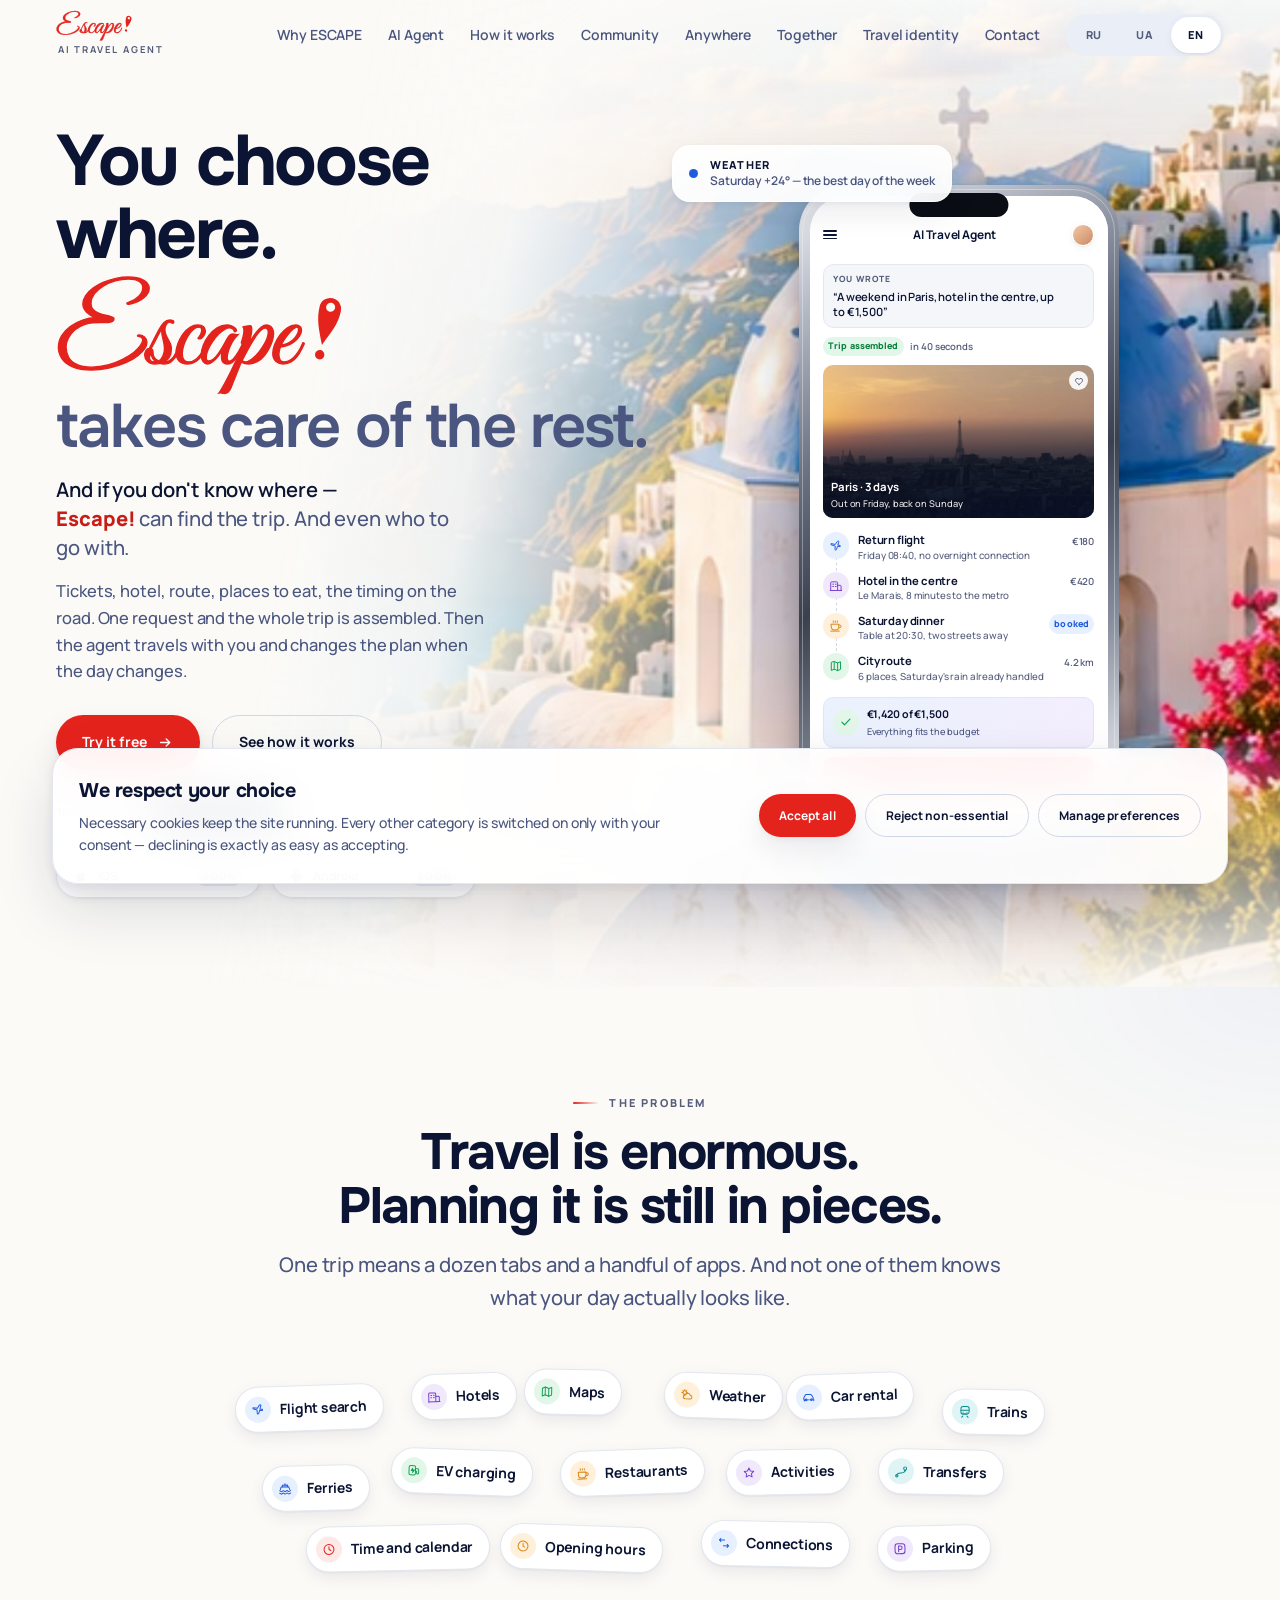
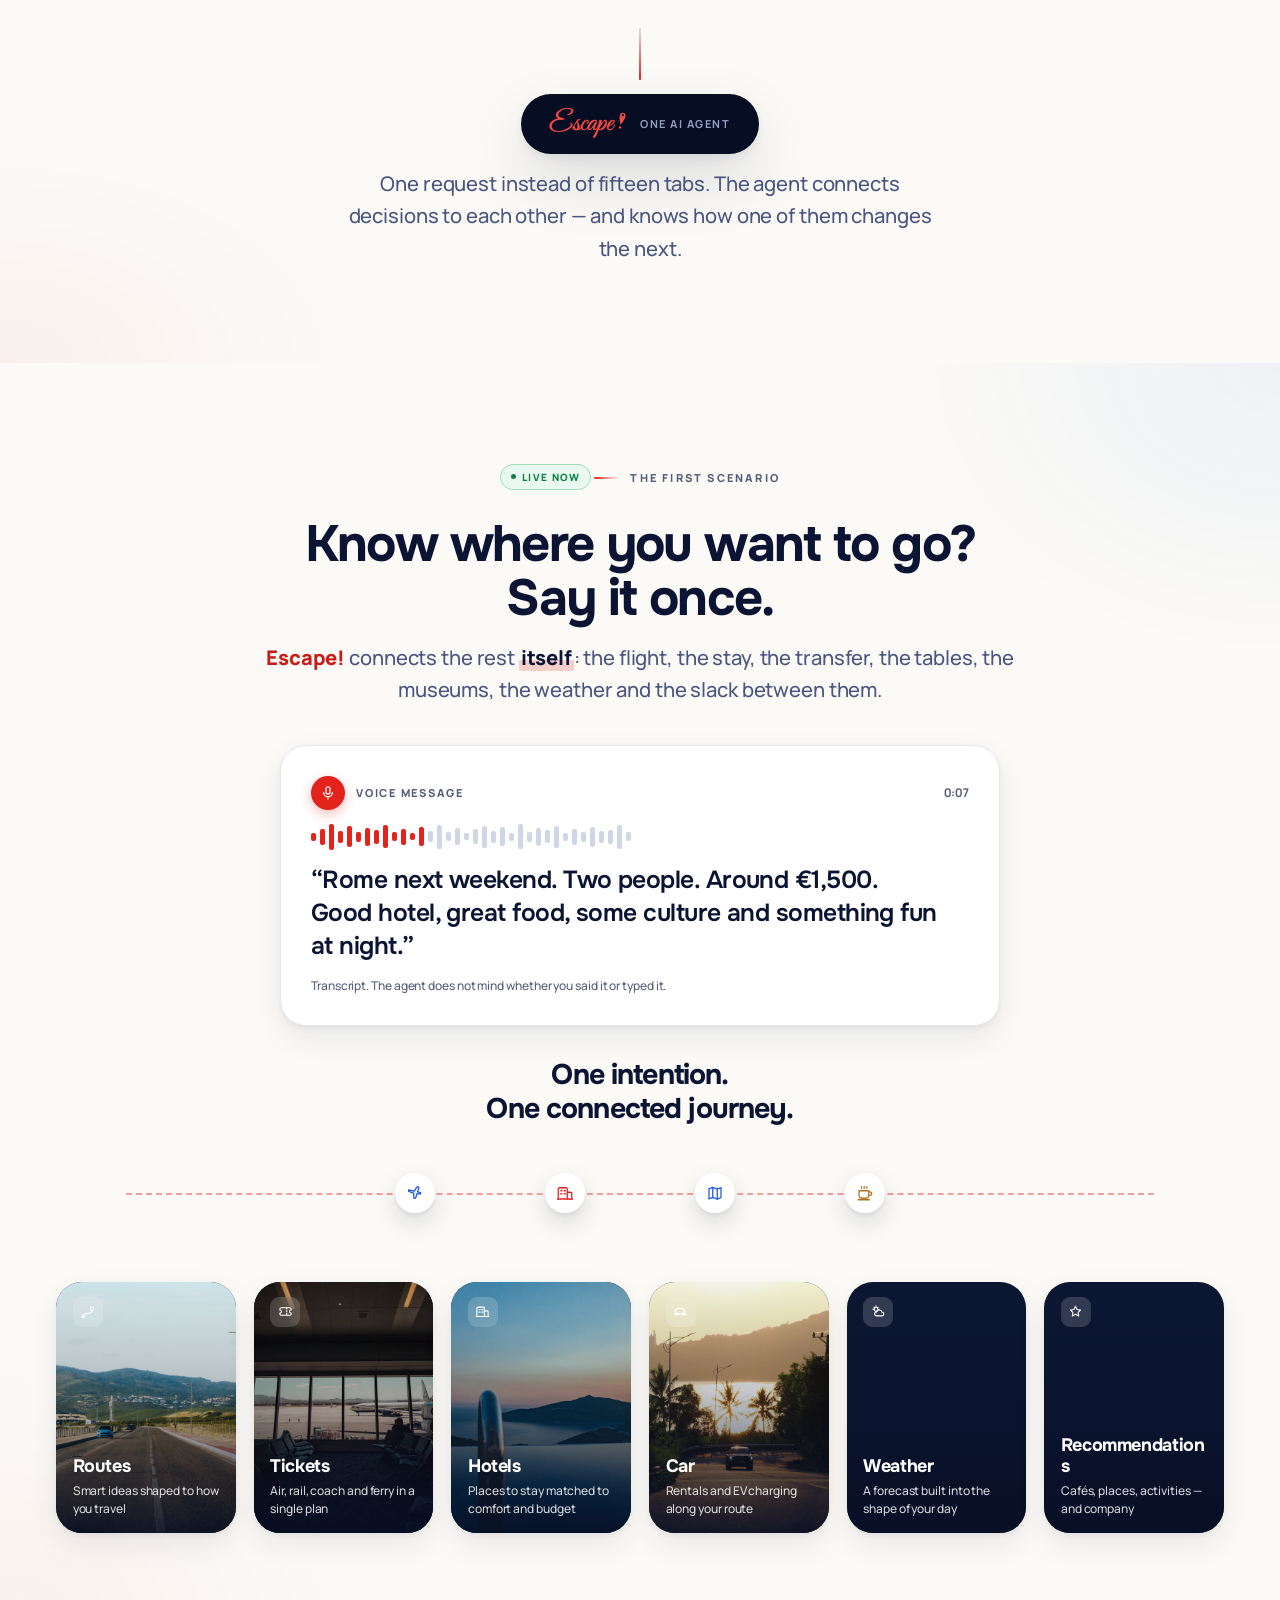
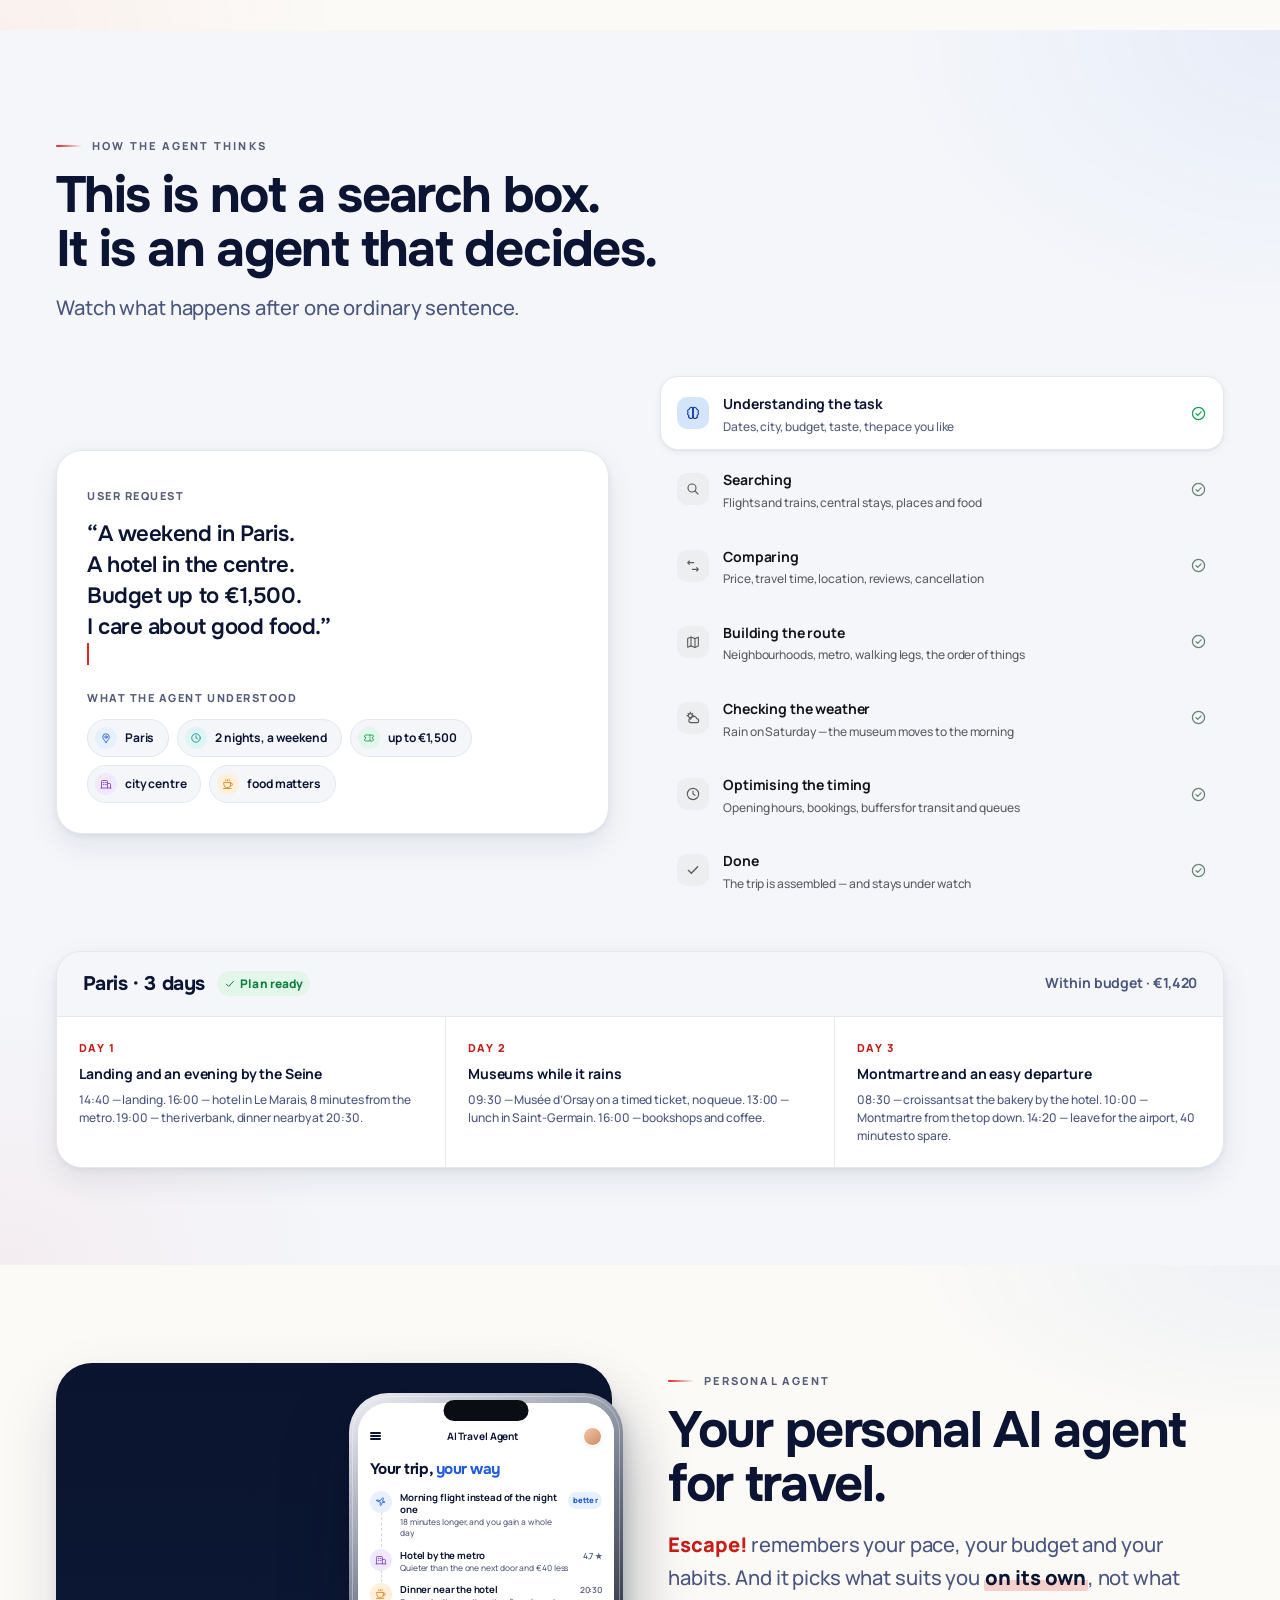
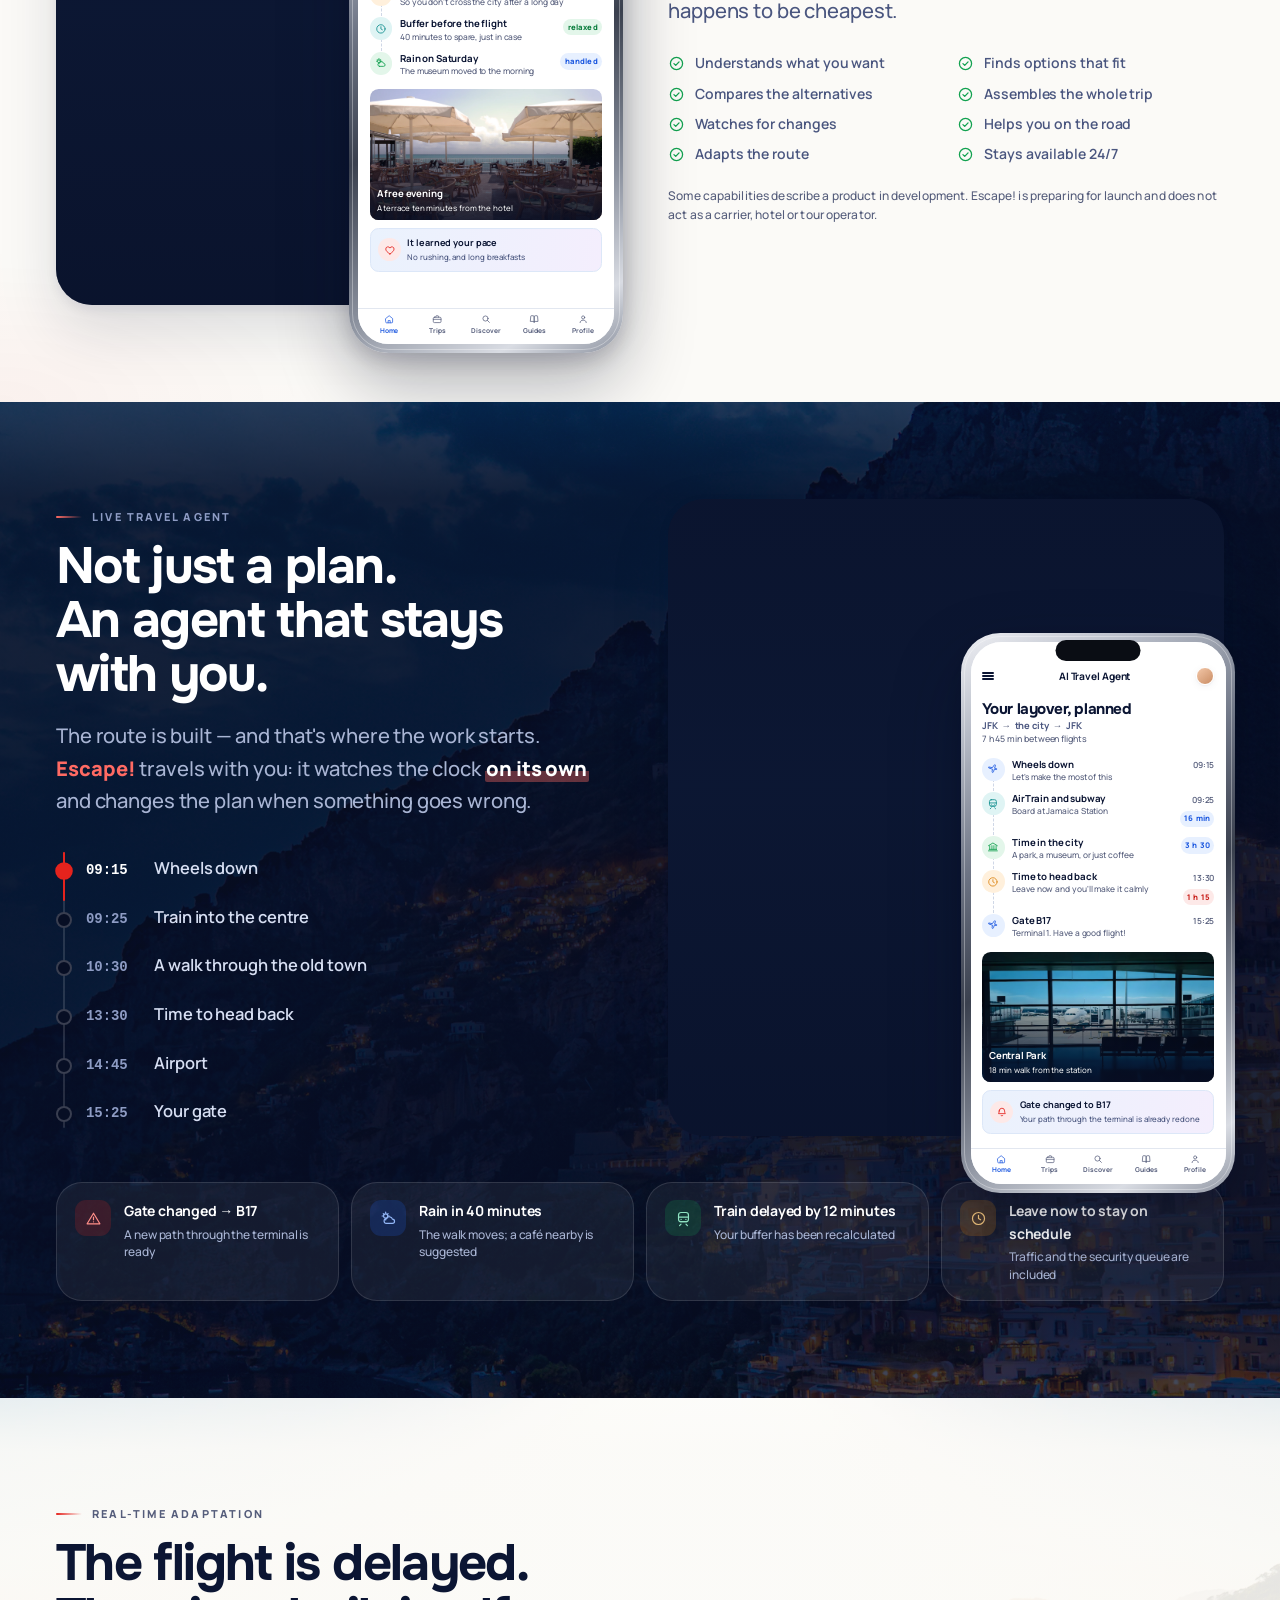
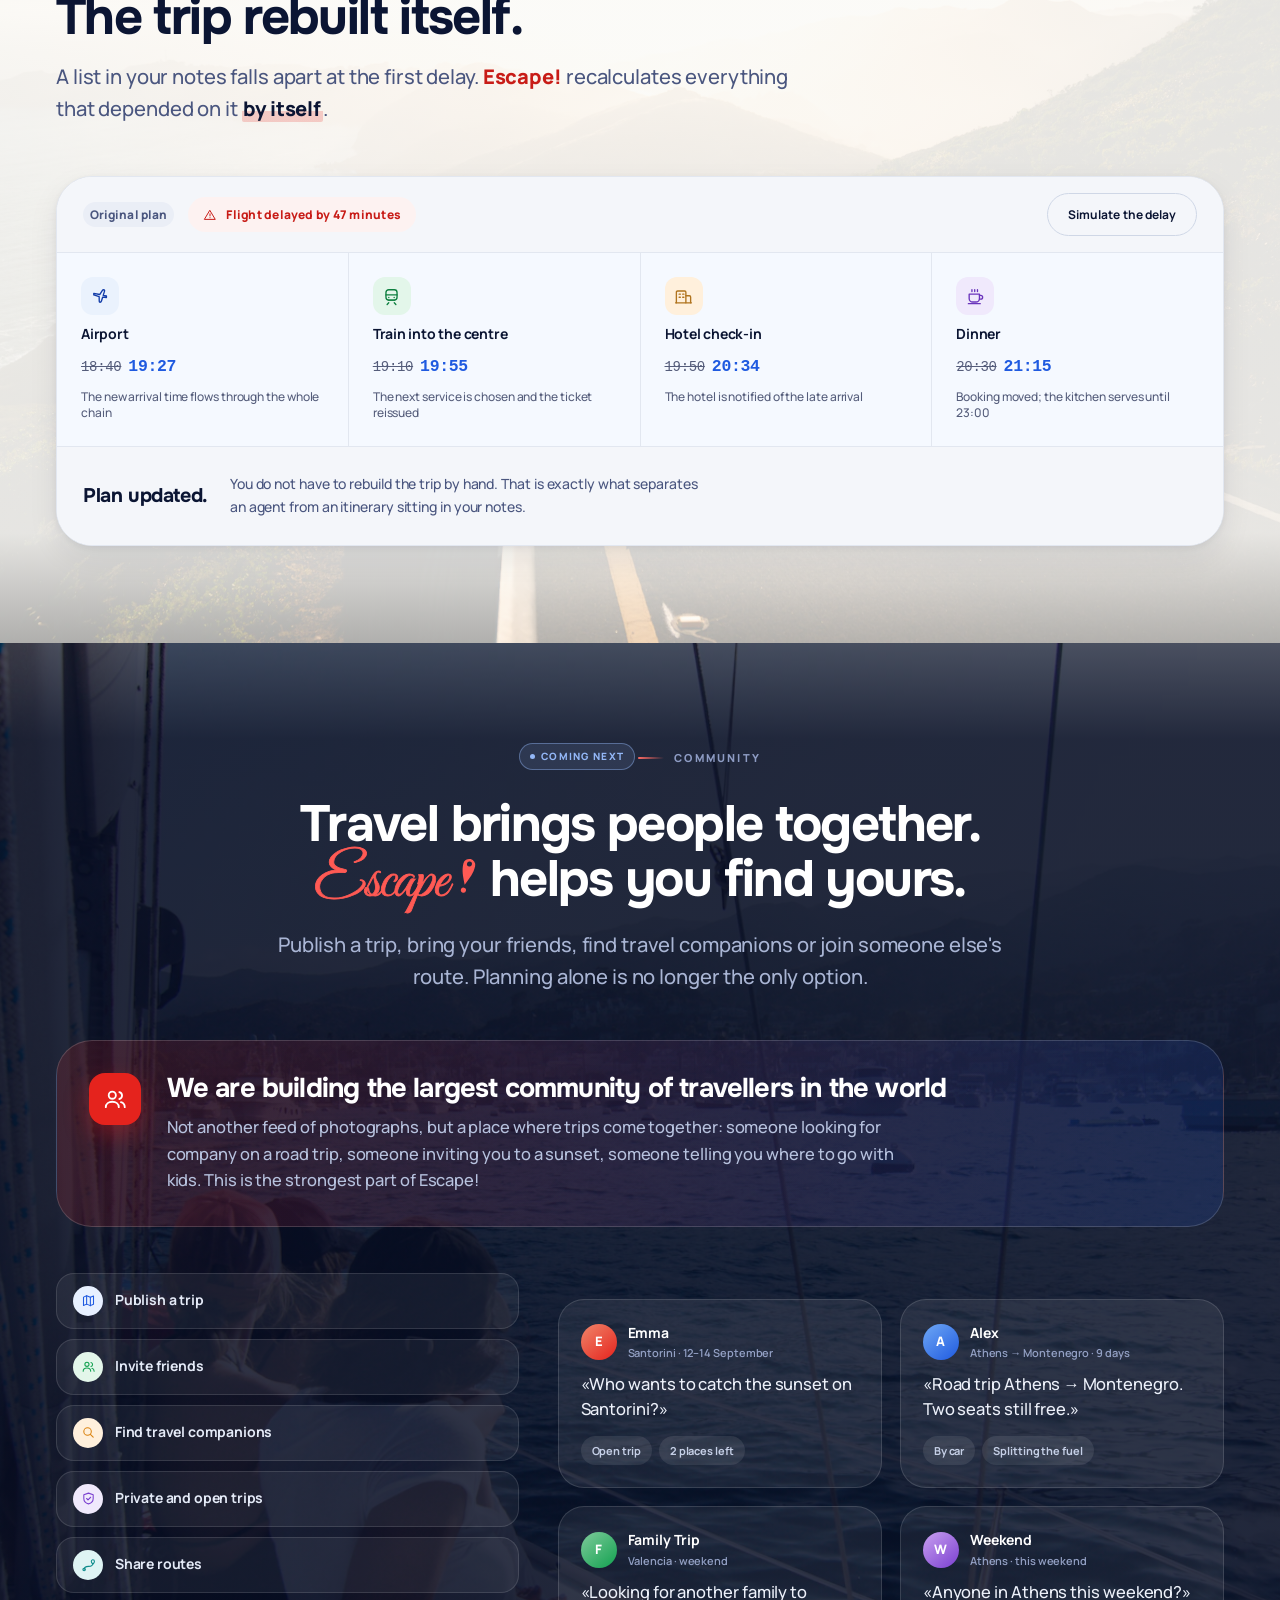
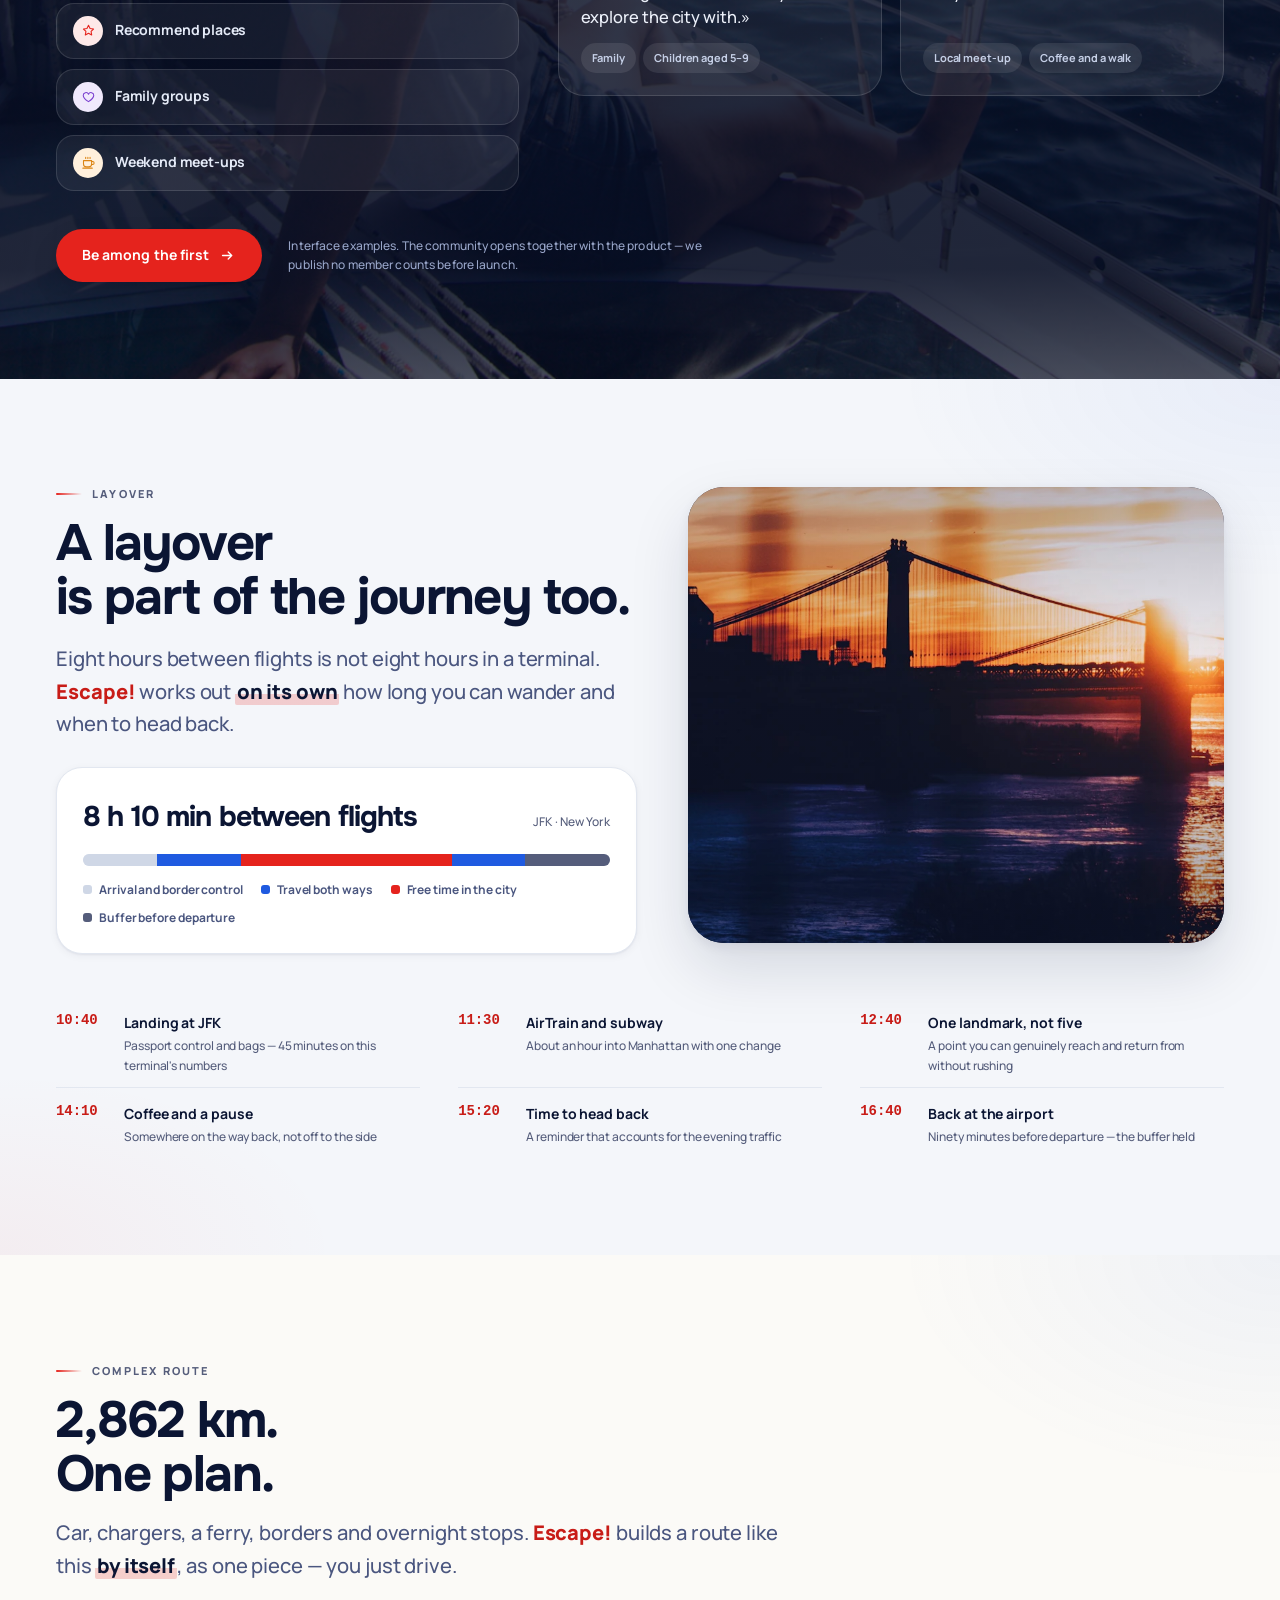
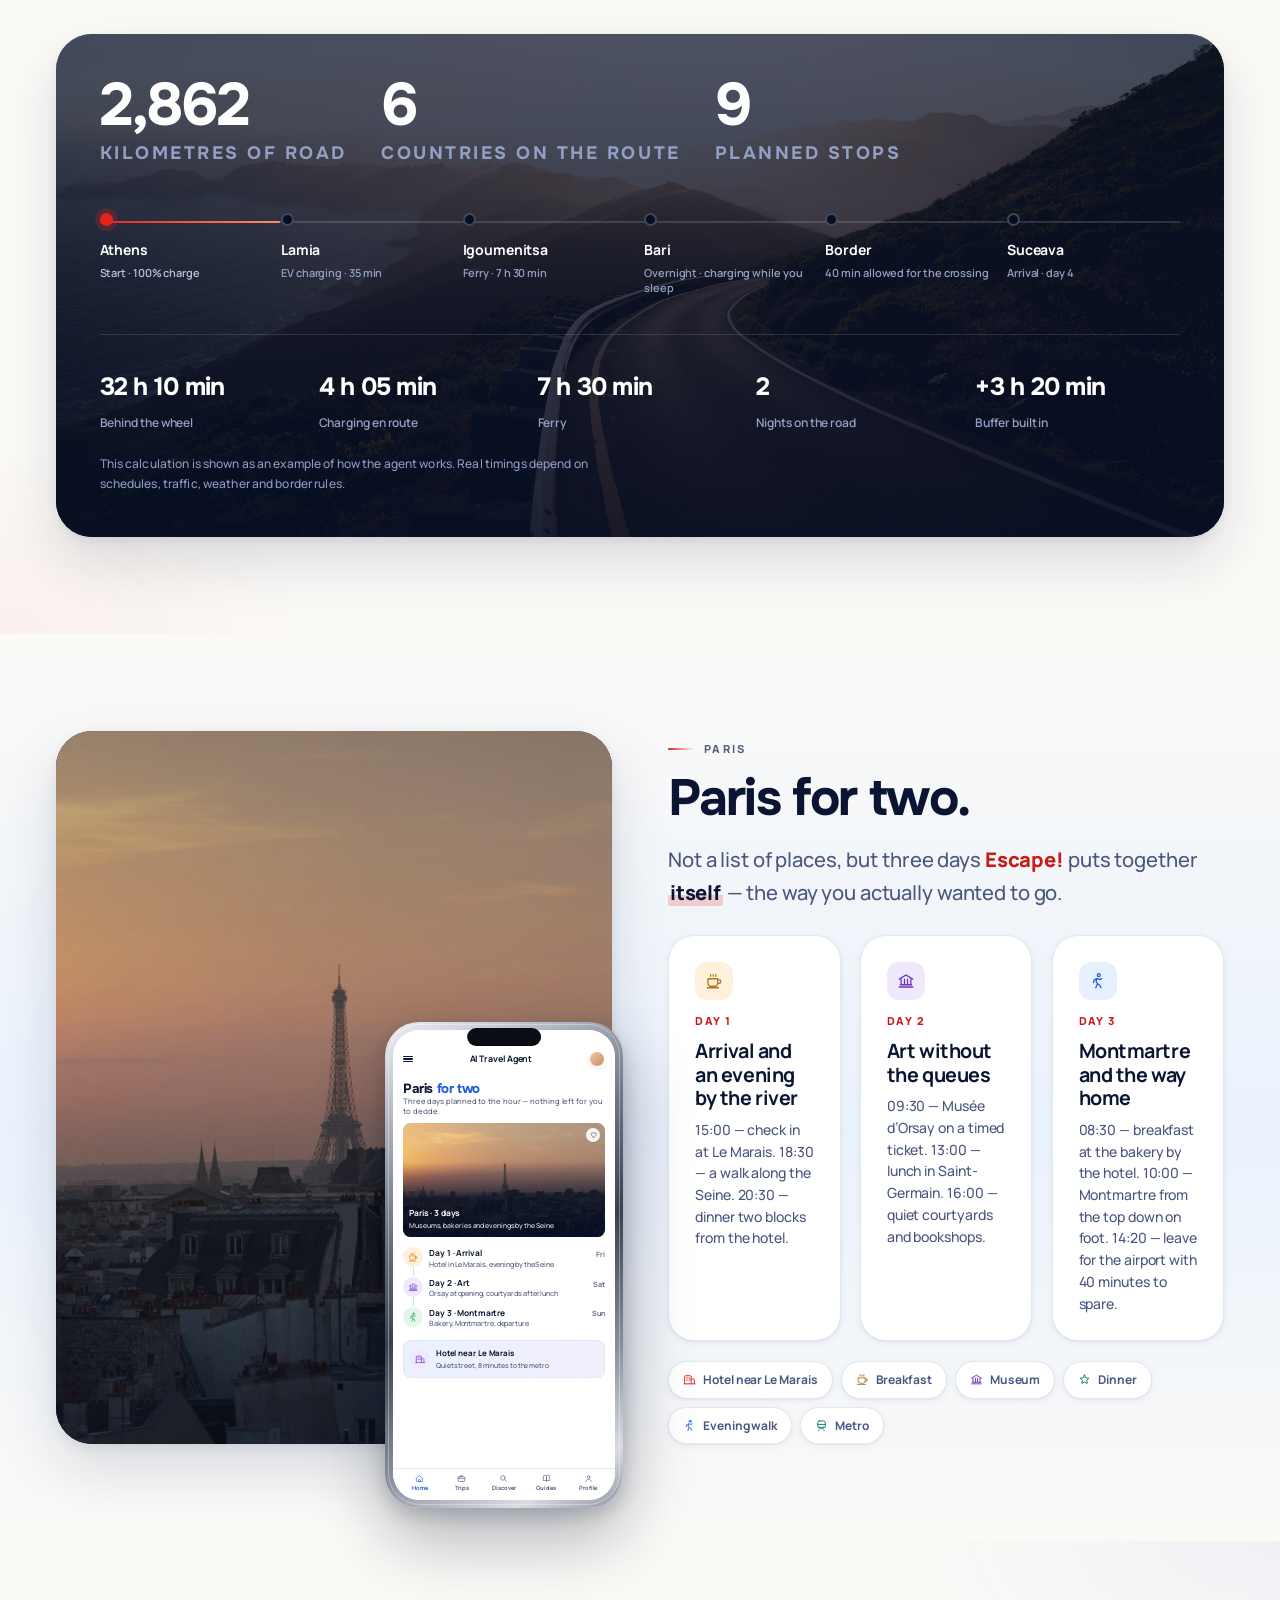
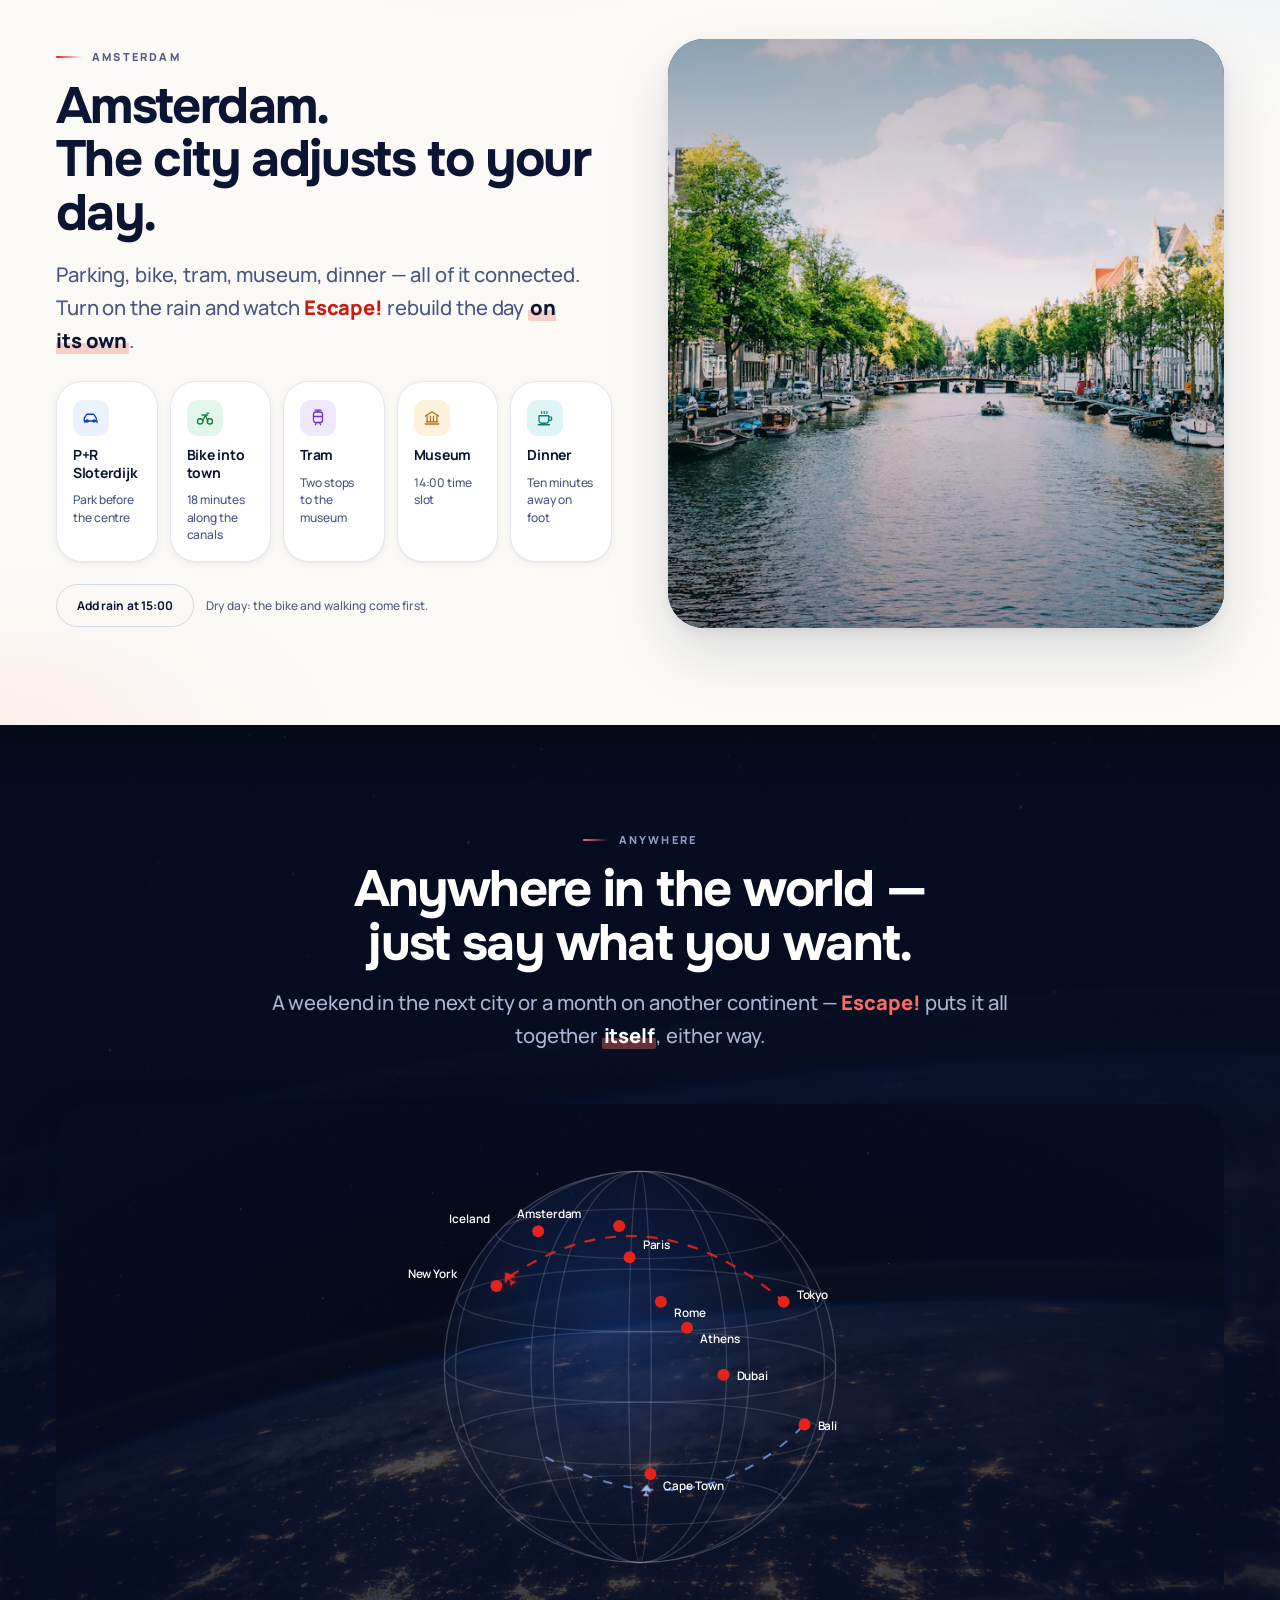
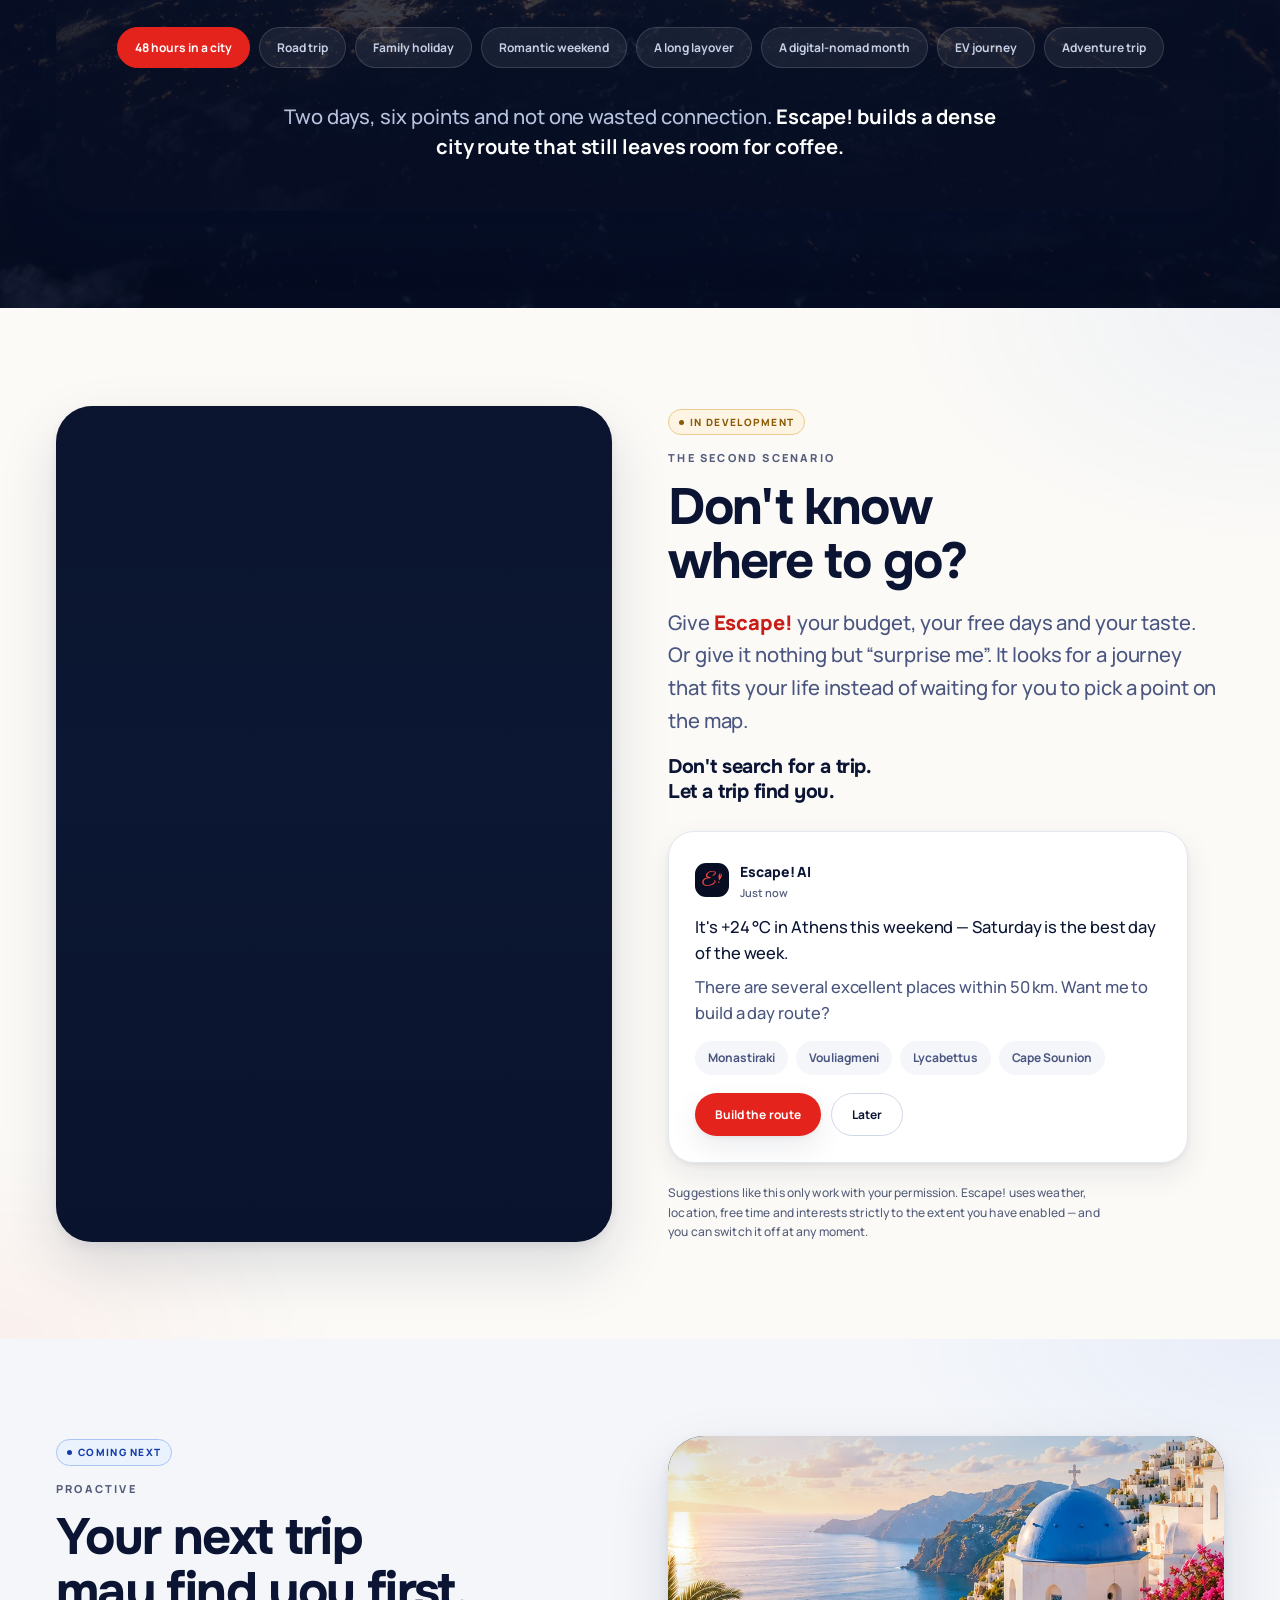
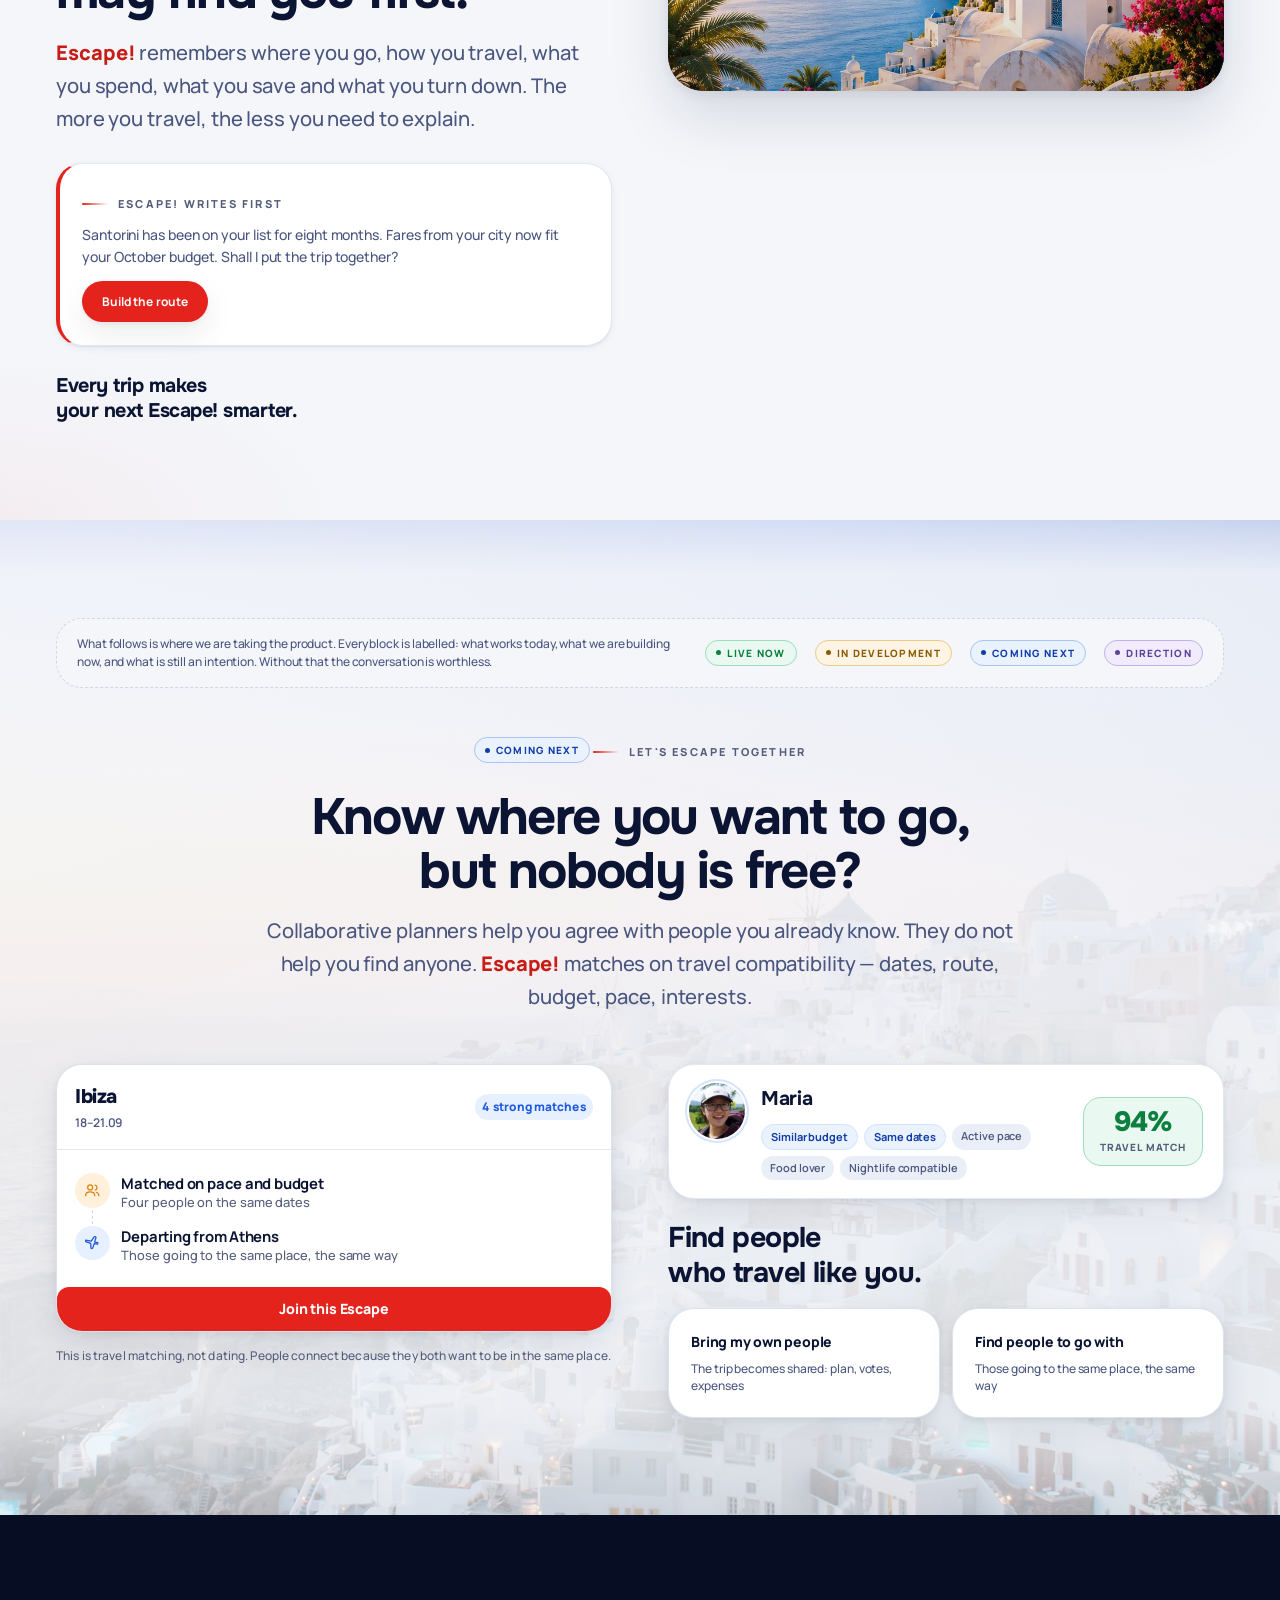
==== index.html @ 75c4c345 "Your picture on the hero, and undo the flattening of the back half You were right that it got worse," ====
<!doctype html>
<html lang="ru">
<head>
<meta charset="utf-8">
<meta name="viewport" content="width=device-width,initial-scale=1,viewport-fit=cover">
<meta name="theme-color" content="#FBFAF7">
<title>Escape! — ваш личный AI Travel Agent</title>
<meta name="description" content="Escape! — персональный AI-агент для путешествий. Опишите, чего хотите: маршрут, билеты, отель, авто, EV-зарядки, пересадки, погода и рекомендации собираются в одну поездку — и агент остаётся с вами в дороге.">
<meta name="robots" content="index,follow,max-image-preview:large">
<link rel="canonical" href="https://www.escapetravel.site/">
<link rel="alternate" hreflang="ru" href="https://www.escapetravel.site/?lang=ru">
<link rel="alternate" hreflang="uk" href="https://www.escapetravel.site/?lang=uk">
<link rel="alternate" hreflang="en" href="https://www.escapetravel.site/?lang=en">
<link rel="alternate" hreflang="x-default" href="https://www.escapetravel.site/">

<meta property="og:type" content="website">
<meta property="og:site_name" content="Escape!">
<meta property="og:url" content="https://www.escapetravel.site/">
<meta property="og:title" content="Escape! — ваш личный AI Travel Agent">
<meta property="og:description" content="Вы ставите задачу. Escape! сам собирает всю поездку — и остаётся с вами в дороге.">
<meta property="og:image" content="https://www.escapetravel.site/img/og-escape.jpg">
<meta property="og:image:width" content="1200">
<meta property="og:image:height" content="630">
<meta property="og:locale" content="ru_RU">
<meta property="og:locale:alternate" content="uk_UA">
<meta property="og:locale:alternate" content="en_US">
<meta name="twitter:card" content="summary_large_image">
<meta name="twitter:title" content="Escape! — ваш личный AI Travel Agent">
<meta name="twitter:description" content="Вы ставите задачу. Escape! сам собирает всю поездку.">
<meta name="twitter:image" content="https://www.escapetravel.site/img/og-escape.jpg">

<link rel="icon" href="/favicon.svg" type="image/svg+xml">
<link rel="apple-touch-icon" href="/apple-touch-icon.png">
<link rel="manifest" href="/site.webmanifest">

<link rel="preload" as="image" href="/img/hero-santorini-lg.webp" imagesrcset="/img/hero-santorini-sm.webp 1200w, /img/hero-santorini-lg.webp 2200w" imagesizes="100vw" fetchpriority="high">
<link rel="preload" as="font" type="font/woff2" href="/assets/fonts/greatvibes-latin-400.woff2" crossorigin>
<link rel="preload" as="font" type="font/woff2" href="/assets/fonts/onest-latin-700.woff2" crossorigin>
<link rel="stylesheet" href="/assets/fonts.css?v=f9acb6e106">
<link rel="stylesheet" href="/assets/styles.css?v=7f852906e9">

<script type="application/ld+json">
{"@context":"https://schema.org","@type":"SoftwareApplication","name":"Escape! AI Travel Agent","applicationCategory":"TravelApplication","operatingSystem":"iOS, Android","url":"https://www.escapetravel.site/","description":"Personal AI travel agent that plans, organises and accompanies a whole journey — routes, tickets, hotels, cars, EV charging, transfers, weather and recommendations in one agent.","inLanguage":["ru","uk","en"],"author":{"@type":"Person","name":"Dmytro Sukhyna"},"publisher":{"@type":"Organization","name":"Escape!","url":"https://www.escapetravel.site/","email":"escape.travel.ai@gmail.com"}}
</script>
</head>
<body>
<a class="skip" href="#main" data-i18n="a11ySkip">Перейти к содержанию</a>

<!-- ===== icon sprite ===== -->
<svg width="0" height="0" style="position:absolute" aria-hidden="true" focusable="false"><defs>
  <symbol id="brand-pin" viewBox="0 0 44 84"><g transform="rotate(13 22 40)" fill="currentColor">
    <path fill-rule="evenodd" d="M22 64C14 46 9 36 9 20A13 13 0 1 1 35 20C35 36 30 46 22 64ZM27.4 18A5.4 5.4 0 1 0 16.6 18A5.4 5.4 0 1 0 27.4 18Z"/>
    <circle cx="22" cy="76" r="5.6"/>
  </g></symbol>

  <g id="ico" fill="none" stroke="currentColor" stroke-width="1.7" stroke-linecap="round" stroke-linejoin="round"></g>
  <symbol id="i-route" viewBox="0 0 24 24" fill="none" stroke="currentColor" stroke-width="1.7" stroke-linecap="round" stroke-linejoin="round"><path d="M5 20c0-4 3-5 7-5s7-1 7-5"/><circle cx="5" cy="20" r="2"/><path d="M19 4.5c1.4 0 2.5 1.1 2.5 2.5 0 2-2.5 4.5-2.5 4.5S16.5 9 16.5 7c0-1.4 1.1-2.5 2.5-2.5Z"/></symbol>
  <symbol id="i-ticket" viewBox="0 0 24 24" fill="none" stroke="currentColor" stroke-width="1.7" stroke-linecap="round" stroke-linejoin="round"><path d="M3 8.5A2.5 2.5 0 0 1 5.5 6h13A2.5 2.5 0 0 1 21 8.5v1a2.5 2.5 0 0 0 0 5v1a2.5 2.5 0 0 1-2.5 2.5h-13A2.5 2.5 0 0 1 3 15.5v-1a2.5 2.5 0 0 0 0-5Z"/><path d="M14 6v12" stroke-dasharray="2 2.4"/></symbol>
  <symbol id="i-hotel" viewBox="0 0 24 24" fill="none" stroke="currentColor" stroke-width="1.7" stroke-linecap="round" stroke-linejoin="round"><path d="M3 20V6.5A1.5 1.5 0 0 1 4.5 5h9A1.5 1.5 0 0 1 15 6.5V20"/><path d="M15 11h4.5A1.5 1.5 0 0 1 21 12.5V20"/><path d="M2 20h20"/><path d="M6.5 9h1.5M11 9h1.5M6.5 13h1.5M11 13h1.5"/></symbol>
  <symbol id="i-car" viewBox="0 0 24 24" fill="none" stroke="currentColor" stroke-width="1.7" stroke-linecap="round" stroke-linejoin="round"><path d="M4 16v2M20 16v2"/><path d="M3 16v-3.2a2 2 0 0 1 .3-1L5.6 8A2 2 0 0 1 7.3 7h7.4a2 2 0 0 1 1.7 1l2.3 3.8a2 2 0 0 1 .3 1V16Z"/><circle cx="7" cy="16" r="1.4"/><circle cx="16" cy="16" r="1.4"/></symbol>
  <symbol id="i-weather" viewBox="0 0 24 24" fill="none" stroke="currentColor" stroke-width="1.7" stroke-linecap="round" stroke-linejoin="round"><circle cx="8" cy="8.5" r="3"/><path d="M8 3v1.5M8 12.5V14M3 8.5h1.5M11.5 8.5H13M4.6 5.1l1 1M11.4 5.1l-1 1"/><path d="M9 19h8.5a3 3 0 0 0 0-6 4.2 4.2 0 0 0-8-.9A3.1 3.1 0 0 0 9 19Z"/></symbol>
  <symbol id="i-star" viewBox="0 0 24 24" fill="none" stroke="currentColor" stroke-width="1.7" stroke-linecap="round" stroke-linejoin="round"><path d="m12 3.6 2.5 5.2 5.6.8-4 3.9 1 5.6-5.1-2.7-5.1 2.7 1-5.6-4-3.9 5.6-.8Z"/></symbol>
  <symbol id="i-brain" viewBox="0 0 24 24" fill="none" stroke="currentColor" stroke-width="1.7" stroke-linecap="round" stroke-linejoin="round"><path d="M12 5.2a3 3 0 0 0-5.6 1.2A2.8 2.8 0 0 0 4.6 11a2.9 2.9 0 0 0 1.1 4.6A3 3 0 0 0 12 18Z"/><path d="M12 5.2a3 3 0 0 1 5.6 1.2A2.8 2.8 0 0 1 19.4 11a2.9 2.9 0 0 1-1.1 4.6A3 3 0 0 1 12 18Z"/><path d="M12 5.2V18"/></symbol>
  <symbol id="i-search" viewBox="0 0 24 24" fill="none" stroke="currentColor" stroke-width="1.7" stroke-linecap="round" stroke-linejoin="round"><circle cx="10.5" cy="10.5" r="6"/><path d="m15 15 4.5 4.5"/></symbol>
  <symbol id="i-compare" viewBox="0 0 24 24" fill="none" stroke="currentColor" stroke-width="1.7" stroke-linecap="round" stroke-linejoin="round"><path d="M4 7h9M4 7l2.5-2.5M4 7l2.5 2.5"/><path d="M20 17h-9M20 17l-2.5-2.5M20 17l-2.5 2.5"/></symbol>
  <symbol id="i-map" viewBox="0 0 24 24" fill="none" stroke="currentColor" stroke-width="1.7" stroke-linecap="round" stroke-linejoin="round"><path d="m9 4.5 6 2.4 5-2.1v13.3l-5 2.1-6-2.4-5 2.1V6.6Z"/><path d="M9 4.5V18M15 6.9v13.3"/></symbol>
  <symbol id="i-clock" viewBox="0 0 24 24" fill="none" stroke="currentColor" stroke-width="1.7" stroke-linecap="round" stroke-linejoin="round"><circle cx="12" cy="12" r="8.5"/><path d="M12 7.5V12l3 1.8"/></symbol>
  <symbol id="i-check" viewBox="0 0 24 24" fill="none" stroke="currentColor" stroke-width="2" stroke-linecap="round" stroke-linejoin="round"><path d="m5 12.5 4.5 4.5L19 7"/></symbol>
  <symbol id="i-check-c" viewBox="0 0 24 24" fill="none" stroke="currentColor" stroke-width="1.8" stroke-linecap="round" stroke-linejoin="round"><circle cx="12" cy="12" r="8.6"/><path d="m8.4 12.2 2.5 2.5 4.7-5"/></symbol>
  <symbol id="i-plane" viewBox="0 0 24 24" fill="none" stroke="currentColor" stroke-width="1.7" stroke-linecap="round" stroke-linejoin="round"><path d="M10.3 12.3 3.5 10V8l7.5 1.5 3-4.6c.6-.9 1.2-1.4 2-1.4.9 0 1.4.7 1.1 1.7l-1.7 5.4 4.1.8v1.9l-4.7-.6-1.6 5c-.3 1-.9 1.6-1.7 1.6-.7 0-1.1-.5-1.1-1.3Z"/></symbol>
  <symbol id="i-train" viewBox="0 0 24 24" fill="none" stroke="currentColor" stroke-width="1.7" stroke-linecap="round" stroke-linejoin="round"><rect x="5" y="3.5" width="14" height="13" rx="3.5"/><path d="M5 10h14M8.5 20l-2 2M15.5 20l2 2M8 16.5h8"/><circle cx="8.6" cy="13.3" r=".9" fill="currentColor" stroke="none"/><circle cx="15.4" cy="13.3" r=".9" fill="currentColor" stroke="none"/></symbol>
  <symbol id="i-bike" viewBox="0 0 24 24" fill="none" stroke="currentColor" stroke-width="1.7" stroke-linecap="round" stroke-linejoin="round"><circle cx="5.5" cy="16.5" r="3.5"/><circle cx="18.5" cy="16.5" r="3.5"/><path d="M9 16.5 12.5 8h3M12.5 8l3.5 8.5M8 8h3.4M14.5 5.5h2.5"/></symbol>
  <symbol id="i-tram" viewBox="0 0 24 24" fill="none" stroke="currentColor" stroke-width="1.7" stroke-linecap="round" stroke-linejoin="round"><rect x="6" y="4" width="12" height="14" rx="3"/><path d="M6 10h12M12 4V1.6M8 1.6h8M8.5 21l1.5-3M15.5 21 14 18"/></symbol>
  <symbol id="i-walk" viewBox="0 0 24 24" fill="none" stroke="currentColor" stroke-width="1.7" stroke-linecap="round" stroke-linejoin="round"><circle cx="13" cy="4.2" r="1.9"/><path d="m9 21 2.4-5.4-1.9-2.4.8-4.4L7 10.5 6 14"/><path d="m11.4 15.6 3 2 1.6 3.4M11.3 8.8l3.2 1.3 2.5-1.4"/></symbol>
  <symbol id="i-bell" viewBox="0 0 24 24" fill="none" stroke="currentColor" stroke-width="1.7" stroke-linecap="round" stroke-linejoin="round"><path d="M6.5 10a5.5 5.5 0 0 1 11 0c0 4 1.5 5.5 1.5 5.5H5S6.5 14 6.5 10Z"/><path d="M10.2 19a2 2 0 0 0 3.6 0"/></symbol>
  <symbol id="i-alert" viewBox="0 0 24 24" fill="none" stroke="currentColor" stroke-width="1.7" stroke-linecap="round" stroke-linejoin="round"><path d="M12 4.5 21 19.5H3Z"/><path d="M12 10v3.6M12 16.6v.1"/></symbol>
  <symbol id="i-globe" viewBox="0 0 24 24" fill="none" stroke="currentColor" stroke-width="1.7" stroke-linecap="round" stroke-linejoin="round"><circle cx="12" cy="12" r="8.6"/><path d="M3.6 12h16.8"/><path d="M12 3.4c2.3 2.4 3.5 5.4 3.5 8.6s-1.2 6.2-3.5 8.6c-2.3-2.4-3.5-5.4-3.5-8.6S9.7 5.8 12 3.4Z"/></symbol>
  <symbol id="i-users" viewBox="0 0 24 24" fill="none" stroke="currentColor" stroke-width="1.7" stroke-linecap="round" stroke-linejoin="round"><circle cx="9.5" cy="8.5" r="3.3"/><path d="M3.5 19.5c0-3.1 2.7-5 6-5s6 1.9 6 5"/><path d="M16 5.6a3.3 3.3 0 0 1 0 6.4M17.5 14.9c2 .6 3.5 2.2 3.5 4.6"/></symbol>
  <symbol id="i-spark" viewBox="0 0 24 24" fill="none" stroke="currentColor" stroke-width="1.7" stroke-linecap="round" stroke-linejoin="round"><path d="M12 3.5c.6 3.9 1.8 5.1 5.7 5.7-3.9.6-5.1 1.8-5.7 5.7-.6-3.9-1.8-5.1-5.7-5.7 3.9-.6 5.1-1.8 5.7-5.7Z"/><path d="M18.5 15.6c.3 1.7.8 2.2 2.5 2.5-1.7.3-2.2.8-2.5 2.5-.3-1.7-.8-2.2-2.5-2.5 1.7-.3 2.2-.8 2.5-2.5Z"/></symbol>
  <symbol id="i-shield" viewBox="0 0 24 24" fill="none" stroke="currentColor" stroke-width="1.7" stroke-linecap="round" stroke-linejoin="round"><path d="M12 3.4 19.5 6v6c0 4.3-3 7.4-7.5 8.6C7.5 19.4 4.5 16.3 4.5 12V6Z"/><path d="m9 12 2.2 2.2L15.4 10"/></symbol>
  <symbol id="i-bolt" viewBox="0 0 24 24" fill="none" stroke="currentColor" stroke-width="1.7" stroke-linecap="round" stroke-linejoin="round"><path d="M13.2 2.8 5 13.6h5.6L10 21.2 18.6 10H13Z"/></symbol>
  <symbol id="i-heart" viewBox="0 0 24 24" fill="none" stroke="currentColor" stroke-width="1.7" stroke-linecap="round" stroke-linejoin="round"><path d="M12 20.2C6.5 16.6 3.6 13.6 3.6 10.2A4.4 4.4 0 0 1 12 8.3a4.4 4.4 0 0 1 8.4 1.9c0 3.4-2.9 6.4-8.4 10Z"/></symbol>
  <symbol id="i-mail" viewBox="0 0 24 24" fill="none" stroke="currentColor" stroke-width="1.7" stroke-linecap="round" stroke-linejoin="round"><rect x="3" y="5.5" width="18" height="13" rx="2.6"/><path d="m3.8 7.4 7.1 5.2c.7.5 1.5.5 2.2 0l7.1-5.2"/></symbol>
  <symbol id="i-pin" viewBox="0 0 24 24" fill="none" stroke="currentColor" stroke-width="1.7" stroke-linecap="round" stroke-linejoin="round"><path d="M12 21c4-5 6.5-8.2 6.5-11a6.5 6.5 0 0 0-13 0c0 2.8 2.5 6 6.5 11Z"/><circle cx="12" cy="10" r="2.4"/></symbol>
  <symbol id="i-charge" viewBox="0 0 24 24" fill="none" stroke="currentColor" stroke-width="1.7" stroke-linecap="round" stroke-linejoin="round"><rect x="3.5" y="4" width="11" height="16" rx="2.6"/><path d="M9.6 8.4 7.2 12.4h3.4l-1 3.4 3.2-4.4H9.6Z"/><path d="M14.5 9h3.2a2.3 2.3 0 0 1 2.3 2.3v5a1.7 1.7 0 0 1-3.4 0V13"/></symbol>
  <symbol id="i-ferry" viewBox="0 0 24 24" fill="none" stroke="currentColor" stroke-width="1.7" stroke-linecap="round" stroke-linejoin="round"><path d="M4 13.5 5.5 9h13L20 13.5"/><path d="M7.5 9V6h9v3M12 3.4V6"/><path d="M2.6 15.4c1.6 0 1.6 1.6 3.2 1.6s1.6-1.6 3.2-1.6 1.6 1.6 3.2 1.6 1.6-1.6 3.2-1.6 1.6 1.6 3.2 1.6 1.6-1.6 3.2-1.6"/><path d="M2.6 19.6c1.6 0 1.6 1.6 3.2 1.6s1.6-1.6 3.2-1.6 1.6 1.6 3.2 1.6 1.6-1.6 3.2-1.6 1.6 1.6 3.2 1.6 1.6-1.6 3.2-1.6"/></symbol>
  <symbol id="i-coffee" viewBox="0 0 24 24" fill="none" stroke="currentColor" stroke-width="1.7" stroke-linecap="round" stroke-linejoin="round"><path d="M4 9h13v5.5a4.5 4.5 0 0 1-4.5 4.5h-4A4.5 4.5 0 0 1 4 14.5Z"/><path d="M17 10.5h1.6a2.4 2.4 0 0 1 0 4.8H17"/><path d="M7.5 3.5v2.2M11 3.5v2.2M14.5 3.5v2.2M3 21h15"/></symbol>
  <symbol id="i-museum" viewBox="0 0 24 24" fill="none" stroke="currentColor" stroke-width="1.7" stroke-linecap="round" stroke-linejoin="round"><path d="M3 9.5 12 4l9 5.5"/><path d="M5.5 9.5V17M10 9.5V17M14 9.5V17M18.5 9.5V17M3 20h18M4.5 17h15"/></symbol>
  <symbol id="i-arrow" viewBox="0 0 24 24" fill="none" stroke="currentColor" stroke-width="1.9" stroke-linecap="round" stroke-linejoin="round"><path d="M5 12h13M13 7l5 5-5 5"/></symbol>
  <symbol id="i-close" viewBox="0 0 24 24" fill="none" stroke="currentColor" stroke-width="1.9" stroke-linecap="round"><path d="m6.5 6.5 11 11M17.5 6.5l-11 11"/></symbol>
  <symbol id="i-layers" viewBox="0 0 24 24" fill="none" stroke="currentColor" stroke-width="1.7" stroke-linecap="round" stroke-linejoin="round"><path d="m12 3.5 8.5 4.4L12 12.3 3.5 7.9Z"/><path d="m3.5 12.2 8.5 4.4 8.5-4.4M3.5 16.4l8.5 4.4 8.5-4.4"/></symbol>
  <symbol id="i-home" viewBox="0 0 24 24" fill="none" stroke="currentColor" stroke-width="1.7" stroke-linecap="round" stroke-linejoin="round"><path d="M4 10.5 12 4l8 6.5V19a1.5 1.5 0 0 1-1.5 1.5h-13A1.5 1.5 0 0 1 4 19Z"/><path d="M9.6 20.5v-5.2h4.8v5.2"/></symbol>
  <symbol id="i-trips" viewBox="0 0 24 24" fill="none" stroke="currentColor" stroke-width="1.7" stroke-linecap="round" stroke-linejoin="round"><rect x="3" y="7.5" width="18" height="12.5" rx="2.6"/><path d="M8.8 7.5V5.8A1.8 1.8 0 0 1 10.6 4h2.8a1.8 1.8 0 0 1 1.8 1.8v1.7"/><path d="M3 12.4h18"/></symbol>
  <symbol id="i-guides" viewBox="0 0 24 24" fill="none" stroke="currentColor" stroke-width="1.7" stroke-linecap="round" stroke-linejoin="round"><path d="M4 5.2A1.2 1.2 0 0 1 5.2 4h4.3A2.5 2.5 0 0 1 12 6.5v13a2.2 2.2 0 0 0-2.2-2.2H4Z"/><path d="M20 5.2A1.2 1.2 0 0 0 18.8 4h-4.3A2.5 2.5 0 0 0 12 6.5v13a2.2 2.2 0 0 1 2.2-2.2H20Z"/></symbol>
  <symbol id="i-user" viewBox="0 0 24 24" fill="none" stroke="currentColor" stroke-width="1.7" stroke-linecap="round" stroke-linejoin="round"><circle cx="12" cy="8" r="3.6"/><path d="M4.8 20c0-3.5 3.2-5.6 7.2-5.6s7.2 2.1 7.2 5.6"/></symbol>
  <symbol id="i-heart-o" viewBox="0 0 24 24" fill="none" stroke="currentColor" stroke-width="2" stroke-linecap="round" stroke-linejoin="round"><path d="M12 20.2C6.5 16.6 3.6 13.6 3.6 10.2A4.4 4.4 0 0 1 12 8.3a4.4 4.4 0 0 1 8.4 1.9c0 3.4-2.9 6.4-8.4 10Z"/></symbol>
  <symbol id="i-umbrella" viewBox="0 0 24 24" fill="none" stroke="currentColor" stroke-width="1.7" stroke-linecap="round" stroke-linejoin="round"><path d="M3 12a9 9 0 0 1 18 0Z"/><path d="M12 12v6.6a2.2 2.2 0 0 0 4.4 0"/><path d="M12 3v-.9"/></symbol>
  <symbol id="i-leaf" viewBox="0 0 24 24" fill="none" stroke="currentColor" stroke-width="1.7" stroke-linecap="round" stroke-linejoin="round"><path d="M20 4C10 4 4 8.6 4 15.4c0 1.9.6 3.4 1.5 4.6C7 17 10.6 13.6 16 12c-4.3 2.4-7.4 5.6-8.6 9 1 .4 2 .6 3.1.6 6 0 9.5-5.8 9.5-17.6Z"/></symbol>
  <symbol id="i-parking" viewBox="0 0 24 24" fill="none" stroke="currentColor" stroke-width="1.8" stroke-linecap="round" stroke-linejoin="round"><rect x="3.5" y="3.5" width="17" height="17" rx="4.5"/><path d="M9.6 17V7.4h3.1a2.9 2.9 0 0 1 0 5.8H9.6"/></symbol>
  <symbol id="i-mic" viewBox="0 0 24 24" fill="none" stroke="currentColor" stroke-width="1.8" stroke-linecap="round" stroke-linejoin="round"><rect x="9" y="2.6" width="6" height="11" rx="3"/><path d="M5.5 11.2a6.5 6.5 0 0 0 13 0"/><path d="M12 17.7V21"/></symbol>
  <symbol id="i-apple" viewBox="0 0 24 24" fill="currentColor"><path d="M16.3 12.7c0-2.3 1.9-3.4 2-3.5-1.1-1.6-2.8-1.8-3.4-1.8-1.4-.1-2.8.9-3.5.9s-1.8-.8-3-.8c-1.5 0-3 .9-3.8 2.3-1.6 2.8-.4 7 1.2 9.3.8 1.1 1.7 2.4 2.9 2.3 1.2 0 1.6-.7 3-.7s1.8.7 3 .7c1.3 0 2.1-1.1 2.8-2.3.9-1.3 1.3-2.6 1.3-2.6s-2.5-1-2.5-3.8ZM14.1 5.7c.6-.8 1.1-1.9 1-3-.9 0-2.1.6-2.8 1.4-.6.7-1.1 1.8-1 2.9 1 0 2.1-.5 2.8-1.3Z"/></symbol>
  <symbol id="i-android" viewBox="0 0 24 24" fill="currentColor"><path d="M17.6 9.5H6.4v8.1c0 .6.5 1.1 1.1 1.1h.9v2.6a1.4 1.4 0 0 0 2.8 0v-2.6h1.6v2.6a1.4 1.4 0 0 0 2.8 0v-2.6h.9c.6 0 1.1-.5 1.1-1.1ZM4.4 9.3a1.4 1.4 0 0 0-1.4 1.4v4.9a1.4 1.4 0 0 0 2.8 0v-4.9a1.4 1.4 0 0 0-1.4-1.4Zm15.2 0a1.4 1.4 0 0 0-1.4 1.4v4.9a1.4 1.4 0 0 0 2.8 0v-4.9a1.4 1.4 0 0 0-1.4-1.4ZM15 3.6l1-1.7a.3.3 0 0 0-.5-.3l-1 1.8a6.6 6.6 0 0 0-5 0l-1-1.8a.3.3 0 0 0-.5.3l1 1.7a5.4 5.4 0 0 0-2.6 4.6h11.2A5.4 5.4 0 0 0 15 3.6ZM9.3 6.2a.6.6 0 1 1 0-1.1.6.6 0 0 1 0 1.1Zm5.4 0a.6.6 0 1 1 0-1.1.6.6 0 0 1 0 1.1Z"/></symbol>
</defs></svg>

<!-- ===== header ===== -->
<header class="header" id="header">
  <div class="wrap">
    <a class="header-brand" href="#top" aria-label="Escape! — AI Travel Agent">
      <span class="brandmark"><span class="word">Escape</span><svg class="pin" aria-hidden="true"><use href="#brand-pin"/></svg></span>
      <small>AI Travel Agent</small>
    </a>

    <nav class="nav" id="nav" aria-label="Основная навигация" data-i18n-aria-label="a11yNav">
      <a href="#problem" data-i18n="navWhy">Почему ESCAPE</a>
      <a href="#agent" data-i18n="navAgent">AI Agent</a>
      <a href="#how" data-i18n="navHow">Как это работает</a>
      <a href="#community" data-i18n="navCommunity">Сообщество</a>
      <a href="#world" data-i18n="navWorld">Весь мир</a>
      <a href="#together" data-i18n="navTogether">Вместе</a>
      <a href="#identity" data-i18n="navIdentity">Travel-профиль</a>
      <a href="#contact" data-i18n="navContact">Контакты</a>
    </nav>

    <div class="langs" role="group" aria-label="Язык сайта" data-i18n-aria-label="a11yLang">
      <button type="button" data-lang="ru" aria-pressed="true">RU</button>
      <button type="button" data-lang="uk" aria-pressed="false">UA</button>
      <button type="button" data-lang="en" aria-pressed="false">EN</button>
    </div>

    <button class="burger" id="burger" aria-expanded="false" aria-controls="drawer" aria-label="Открыть меню" data-i18n-aria-label="a11yMenu"><span></span></button>
  </div>
</header>

<nav class="drawer" id="drawer" aria-label="Мобильная навигация" data-i18n-aria-label="a11yMobileNav" hidden>
  <a href="#problem" data-i18n="navWhy">Почему ESCAPE</a>
  <a href="#agent" data-i18n="navAgent">AI Agent</a>
  <a href="#how" data-i18n="navHow">Как это работает</a>
  <a href="#community" data-i18n="navCommunity">Сообщество</a>
  <a href="#world" data-i18n="navWorld">Весь мир</a>
  <a href="#together" data-i18n="navTogether">Вместе</a>
  <a href="#identity" data-i18n="navIdentity">Travel-профиль</a>
  <a href="#contact" data-i18n="navContact">Контакты</a>
  <button class="btn btn--red" data-waitlist type="button"><span data-i18n="ctaTry">Попробовать бесплатно</span></button>
</nav>

<main id="main">
<!-- ===== 01 HERO ===== -->
<section class="hero" id="top">
  <div class="hero__media">
    <img src="/img/escape-view.webp"
         sizes="100vw" width="950" height="436" fetchpriority="high" decoding="async"
         alt="Санторини на закате: белые дома, синий купол и море" data-i18n-alt="altEscapeView">
  </div>
  <div class="hero__veil"></div>

  <div class="wrap">
    <div class="hero__copy">
      <h1>
        <span data-i18n="heroL1">Вы выбираете, куда.</span>
        <span class="hero__brandline"><span class="brandmark"><span class="word">Escape</span><svg class="pin" aria-hidden="true"><use href="#brand-pin"/></svg></span></span>
        <span class="l2" data-i18n="heroL2">берёт на себя остальное.</span>
      </h1>
      <p class="hero__sub" data-i18n-html="heroSub">А если не знаете куда —<em>Escape! найдёт поездку. И даже тех, с кем поехать.</em><em>Escape! найдёт поездку. И даже тех, с кем поехать.</em></p>
      <p class="hero__text" data-i18n="heroText">Билеты, отель, маршрут, кафе, время в дороге. Одна просьба — и вся поездка собрана. Дальше агент едет с вами и меняет план, когда меняется день.</p>

      <div class="hero__actions">
        <button class="btn btn--red" type="button" data-waitlist><span data-i18n="ctaTry">Попробовать бесплатно</span><svg class="arw" width="17" height="17" aria-hidden="true"><use href="#i-arrow"/></svg></button>
        <a class="btn btn--ghost" href="#how"><span data-i18n="ctaHow">Посмотреть, как это работает</span></a>
      </div>

      <div class="modes" id="modes" role="group" aria-label="Режим работы агента: я знаю куда или удиви меня" data-i18n-aria-label="a11yModes">
        <span class="modes__lab" data-i18n="modeHint">Посмотрите оба режима</span>
        <button type="button" data-mode="know" aria-pressed="true"><svg width="14" height="14" aria-hidden="true"><use href="#i-map"/></svg><span data-i18n="modeKnow">Я знаю куда</span></button>
        <button type="button" data-mode="surprise" aria-pressed="false"><svg width="14" height="14" aria-hidden="true"><use href="#i-spark"/></svg><span data-i18n="modeSurprise">Удиви меня</span></button>
      </div>

      <div class="hero__stores">
        <span class="chip"><svg width="15" height="15" aria-hidden="true"><use href="#i-apple"/></svg>iOS<b class="soon" data-i18n="soon">скоро</b></span>
        <span class="chip"><svg width="15" height="15" aria-hidden="true"><use href="#i-android"/></svg>Android<b class="soon" data-i18n="soon">скоро</b></span>
      </div>
    </div>

    <div class="hero__stage">
      <div class="device device--lg" role="img" aria-label="Экран приложения Escape: запрос пользователя и собранная поездка в Париж" data-i18n-aria-label="a11yPhoneHero">
        <div class="device__notch"></div>
        <div class="device__screen"><div class="ui">
          <div class="ui__bar">
            <span class="ui__burger"><i></i></span>
            <span class="ui__brand">AI Travel Agent</span>
            <span class="ui__avatar"></span>
          </div>
          <div class="ui__body" data-pane="know">
            <div class="ui__ask">
              <span class="ui__asklab" data-i18n="phAskLab">Вы написали</span>
              <p data-i18n="phAsk">«Париж на выходные, отель в центре, до €1 500»</p>
            </div>
            <div class="ui__done">
              <span class="pill pill--green"><span data-i18n="phReady">Поездка собрана</span></span>
              <em data-i18n="phIn40">за 40 секунд</em>
            </div>
            <figure class="ui__shot">
              <img src="/img/paris-sm.webp" alt="" loading="lazy" width="400" height="225">
              <span class="fav"><svg aria-hidden="true"><use href="#i-heart-o"/></svg></span>
              <figcaption><b data-i18n="phShotT">Париж · 3 дня</b><span data-i18n="phShotS">Вылет в пятницу, возвращение в воскресенье</span></figcaption>
            </figure>
            <ul class="ui__steps">
              <li><span class="ui__ic ui__ic--blue"><svg aria-hidden="true"><use href="#i-plane"/></svg></span>
                <span class="t"><b data-i18n="phH1">Перелёт туда и обратно</b><span data-i18n="phH1s">Пятница 08:40, без ночной пересадки</span></span>
                <span class="m"><em>€180</em></span></li>
              <li><span class="ui__ic ui__ic--purple"><svg aria-hidden="true"><use href="#i-hotel"/></svg></span>
                <span class="t"><b data-i18n="phH2">Отель в центре</b><span data-i18n="phH2s">Марэ, 8 минут пешком до метро</span></span>
                <span class="m"><em>€420</em></span></li>
              <li><span class="ui__ic ui__ic--orange"><svg aria-hidden="true"><use href="#i-coffee"/></svg></span>
                <span class="t"><b data-i18n="phH3">Ужин в субботу</b><span data-i18n="phH3s">Стол на 20:30 в двух кварталах</span></span>
                <span class="m"><span class="pill" data-i18n="phBooked">бронь</span></span></li>
              <li><span class="ui__ic ui__ic--green"><svg aria-hidden="true"><use href="#i-map"/></svg></span>
                <span class="t"><b data-i18n="phH4">Маршрут по городу</b><span data-i18n="phH4s">6 мест, дождь в субботу уже учтён</span></span>
                <span class="m"><em data-i18n="phH4v">4,2 км</em></span></li>
            </ul>
            <div class="ui__banner">
              <span class="ui__ic ui__ic--green"><svg aria-hidden="true"><use href="#i-check"/></svg></span>
              <span class="t"><b data-i18n="phTotal">€1 420 из €1 500</b><span data-i18n="phTotals">Всё уложилось в бюджет</span></span>
            </div>
            <div class="ui__cta" data-i18n="phCta">Подтвердить поездку</div>
          </div>
          <div class="ui__body" data-pane="surprise" hidden>
            <div class="ui__ask">
              <span class="ui__asklab" data-i18n="phAskLab">Вы написали</span>
              <p data-i18n="modeSurprise">Удиви меня</p>
            </div>
            <div class="ui__done">
              <span class="pill pill--green"><span data-i18n="surCardLab">Ваш следующий Escape</span></span>
              <em data-i18n="surWhen">В эти выходные</em>
            </div>
            <figure class="ui__shot">
              <img src="/img/positano-sm.webp" alt="" loading="lazy" width="400" height="225">
              <span class="fav"><svg aria-hidden="true"><use href="#i-heart-o"/></svg></span>
              <figcaption><b data-i18n="surRoute">Афины → Неаполь</b><span data-i18n="surWhen">В эти выходные</span></figcaption>
            </figure>
            <ul class="ui__steps">
              <li><span class="ui__ic ui__ic--blue"><svg aria-hidden="true"><use href="#i-plane"/></svg></span>
                <span class="t"><b data-i18n="surFlight">Перелёт туда-обратно</b><span data-i18n="surFlightS">Цены упали на этой неделе</span></span>
                <span class="m"><em>€74</em></span></li>
              <li><span class="ui__ic ui__ic--purple"><svg aria-hidden="true"><use href="#i-hotel"/></svg></span>
                <span class="t"><b data-i18n="surHotel">Хороший отель</b><span data-i18n="surHotelS">8,9 по отзывам, в центре</span></span>
                <span class="m"><em>€196</em></span></li>
              <li><span class="ui__ic ui__ic--orange"><svg aria-hidden="true"><use href="#i-star"/></svg></span>
                <span class="t"><b data-i18n="surEvent">Фестиваль еды в субботу</b><span data-i18n="surEventS">Вы сохраняли Неаполь три месяца назад</span></span>
                <span class="m"><span class="pill">26 °C</span></span></li>
            </ul>
            <div class="ui__banner">
              <span class="ui__ic ui__ic--green"><svg aria-hidden="true"><use href="#i-check"/></svg></span>
              <span class="t"><b data-i18n="surTotal">Ориентировочно на поездку</b><span data-i18n="surWhen">В эти выходные</span></span>
              <span class="m"><em>€412</em></span>
            </div>
            <div class="ui__cta" data-i18n="surBuild">Собрать мой Escape</div>
          </div>

          <div class="ui__tabs">
            <span class="on"><svg aria-hidden="true"><use href="#i-home"/></svg><i data-i18n="tbHome">Главная</i></span>
            <span><svg aria-hidden="true"><use href="#i-trips"/></svg><i data-i18n="tbTrips">Поездки</i></span>
            <span><svg aria-hidden="true"><use href="#i-search"/></svg><i data-i18n="tbFind">Поиск</i></span>
            <span><svg aria-hidden="true"><use href="#i-guides"/></svg><i data-i18n="tbGuides">Гиды</i></span>
            <span><svg aria-hidden="true"><use href="#i-user"/></svg><i data-i18n="tbYou">Профиль</i></span>
          </div>
        </div></div>
      </div>

      <div class="float float--live">
        <span class="float__dot"></span>
        <span><b>Live Travel Agent</b><small data-i18n="liveNote">Маршрут обновлён · всё под контролем</small></span>
      </div>
      <div class="float float--upd">
        <span class="float__dot" style="background:var(--blue)"></span>
        <span><b data-i18n="heroFloat2t">Погода</b><small data-i18n="heroFloat2s">Суббота +24° — лучший день недели</small></span>
      </div>
    </div>
  </div>
</section>

<!-- ===== 02 PROBLEM ===== -->
<section class="section" id="problem">
  <div class="wrap">
    <div class="head head--center rv">
      <span class="eyebrow" data-i18n="probEyebrow">Проблема</span>
      <h2 data-i18n-html="probTitle">Путешествия огромны.<br>Планирование всё ещё раздроблено.</h2>
      <p class="lead" data-i18n="probLead">Одна поездка — это десяток вкладок и несколько приложений. И ни одно из них не знает, как выглядит ваш день целиком.</p>
    </div>

    <div class="frag rv" id="frag">
      <div class="frag__cloud">
        <span style="--i:0;--dx:7px;--dy:6px;--rot:-2deg"><i class="frag__ic frag__ic--blue"><svg aria-hidden="true"><use href="#i-plane"/></svg></i><b data-i18n="fr1">Поиск авиабилетов</b></span>
        <span style="--i:1;--dx:10px;--dy:-6px;--rot:-2deg"><i class="frag__ic frag__ic--purple"><svg aria-hidden="true"><use href="#i-hotel"/></svg></i><b data-i18n="fr2">Отели</b></span>
        <span style="--i:2;--dx:-7px;--dy:-10px;--rot:1.2deg"><i class="frag__ic frag__ic--green"><svg aria-hidden="true"><use href="#i-map"/></svg></i><b data-i18n="fr3">Карты</b></span>
        <span style="--i:3;--dx:10px;--dy:-6px;--rot:2deg"><i class="frag__ic frag__ic--orange"><svg aria-hidden="true"><use href="#i-weather"/></svg></i><b data-i18n="fr4">Погода</b></span>
        <span style="--i:4;--dx:-10px;--dy:-6px;--rot:-2deg"><i class="frag__ic frag__ic--blue"><svg aria-hidden="true"><use href="#i-car"/></svg></i><b data-i18n="fr5">Аренда авто</b></span>
        <span style="--i:5;--dx:-7px;--dy:10px;--rot:1.2deg"><i class="frag__ic frag__ic--teal"><svg aria-hidden="true"><use href="#i-train"/></svg></i><b data-i18n="fr6">Поезда</b></span>
        <span style="--i:6;--dx:-7px;--dy:10px;--rot:-1.2deg"><i class="frag__ic frag__ic--blue"><svg aria-hidden="true"><use href="#i-ferry"/></svg></i><b data-i18n="fr7">Паромы</b></span>
        <span style="--i:7;--dx:-10px;--dy:-6px;--rot:2deg"><i class="frag__ic frag__ic--green"><svg aria-hidden="true"><use href="#i-charge"/></svg></i><b data-i18n="fr8">EV-зарядки</b></span>
        <span style="--i:8;--dx:-7px;--dy:-6px;--rot:-2deg"><i class="frag__ic frag__ic--orange"><svg aria-hidden="true"><use href="#i-coffee"/></svg></i><b data-i18n="fr9">Рестораны</b></span>
        <span style="--i:9;--dx:-10px;--dy:-6px;--rot:-1.2deg"><i class="frag__ic frag__ic--purple"><svg aria-hidden="true"><use href="#i-star"/></svg></i><b data-i18n="fr10">Активности</b></span>
        <span style="--i:10;--dx:-7px;--dy:-6px;--rot:1.2deg"><i class="frag__ic frag__ic--teal"><svg aria-hidden="true"><use href="#i-route"/></svg></i><b data-i18n="fr11">Трансферы</b></span>
        <span style="--i:11;--dx:7px;--dy:-6px;--rot:-1.2deg"><i class="frag__ic frag__ic--red"><svg aria-hidden="true"><use href="#i-clock"/></svg></i><b data-i18n="fr12">Время и календарь</b></span>
        <span style="--i:12;--dx:-7px;--dy:-6px;--rot:2deg"><i class="frag__ic frag__ic--orange"><svg aria-hidden="true"><use href="#i-clock"/></svg></i><b data-i18n="fr13">Часы работы</b></span>
        <span style="--i:13;--dx:7px;--dy:-10px;--rot:1.2deg"><i class="frag__ic frag__ic--blue"><svg aria-hidden="true"><use href="#i-compare"/></svg></i><b data-i18n="fr14">Пересадки</b></span>
        <span style="--i:14;--dx:10px;--dy:-6px;--rot:-1.2deg"><i class="frag__ic frag__ic--purple"><svg aria-hidden="true"><use href="#i-parking"/></svg></i><b data-i18n="fr15">Парковки</b></span>
      </div>

      <div class="frag__result">
        <span class="frag__arrow" aria-hidden="true"></span>
        <span class="frag__node">
          <span class="brandmark brandmark--light"><span class="word">Escape</span><svg class="pin" aria-hidden="true"><use href="#brand-pin"/></svg></span>
          <small data-i18n="fragNode">Один AI-агент</small>
        </span>
        <p class="lead" style="text-align:center;max-width:46ch" data-i18n="fragNote">Один запрос вместо пятнадцати вкладок. Агент связывает решения между собой — и учитывает, как одно меняет другое.</p>
      </div>
    </div>
  </div>
</section>

<!-- ===== 04 ONE REQUEST ===== -->
<section class="section" id="agent">
  <div class="wrap">
    <div class="head head--center rv">
      <span class="status status--now" data-i18n="stNow">Работает сейчас</span>
      <span class="eyebrow" data-i18n="knowEyebrow">Сценарий первый</span>
      <h2 data-i18n-html="knowTitle">Знаете, куда хотите?<br>Скажите один раз.</h2>
      <p class="lead" data-i18n="knowLead">Дальше Escape! связывает всё между собой сам: перелёт, жильё, трансфер, столики, музеи, погоду и запас времени между ними.</p>
    </div>

    <div class="voice rv" style="max-width:720px;margin:clamp(24px,3vw,38px) auto 0">
      <div class="voice__hd">
        <span class="voice__mic" aria-hidden="true"><svg><use href="#i-mic"/></svg></span>
        <span class="voice__lab" data-i18n="knowVoiceLab">Голосовое сообщение</span>
        <span class="voice__len" aria-hidden="true">0:07</span>
      </div>
      <span class="voice__wave" aria-hidden="true"><i style="height:30%"></i><i style="height:64%"></i><i style="height:100%"></i><i style="height:46%"></i><i style="height:82%"></i><i style="height:38%"></i><i style="height:70%"></i><i style="height:52%"></i><i style="height:88%"></i><i style="height:34%"></i><i style="height:60%"></i><i style="height:26%"></i><i style="height:74%"></i><i style="height:42%"></i><i style="height:90%"></i><i style="height:36%"></i><i style="height:66%"></i><i style="height:28%"></i><i style="height:58%"></i><i style="height:84%"></i><i style="height:44%"></i><i style="height:72%"></i><i style="height:32%"></i><i style="height:96%"></i><i style="height:40%"></i><i style="height:68%"></i><i style="height:50%"></i><i style="height:86%"></i><i style="height:30%"></i><i style="height:62%"></i><i style="height:38%"></i><i style="height:78%"></i><i style="height:46%"></i><i style="height:54%"></i><i style="height:92%"></i><i style="height:34%"></i></span>
      <p data-i18n="knowVoice">«Рим на выходные. Вдвоём. Около €1 500. Хороший отель, отличная еда, немного культуры и что-нибудь вечером.»</p>
      <span class="voice__hint" data-i18n="knowVoiceHint">Расшифровка. Агенту всё равно, сказали вы это или написали.</span>
    </div>
    <p class="quote rv" style="text-align:center;margin-top:clamp(22px,2.6vw,32px);font-family:var(--font-display);font-size:var(--t-h3);font-weight:700;letter-spacing:-.03em;line-height:1.2" data-i18n-html="knowOne">Одно намерение.<br>Одна связанная поездка.</p>

    <div class="trail rv" aria-hidden="true">
      <span><svg aria-hidden="true"><use href="#i-plane"/></svg></span>
      <span><svg aria-hidden="true"><use href="#i-hotel"/></svg></span>
      <span><svg aria-hidden="true"><use href="#i-map"/></svg></span>
      <span><svg aria-hidden="true"><use href="#i-coffee"/></svg></span>
    </div>

    <div class="features">
      <article class="fcard rv">
        <img src="/img/f-routes-sm.webp" srcset="/img/f-routes-sm.webp 560w, /img/f-routes-lg.webp 1040w" sizes="(max-width:760px) 72vw, 17vw" width="560" height="700" loading="lazy" decoding="async" alt="Дорога, уходящая к горам" data-i18n-alt="altRoutes">
        <i><svg aria-hidden="true"><use href="#i-route"/></svg></i>
        <b data-i18n="f1t">Маршруты</b><p data-i18n="f1p">Умные идеи под ваш стиль путешествий</p>
      </article>
      <article class="fcard rv rv-d1">
        <img src="/img/f-tickets-sm.webp" srcset="/img/f-tickets-sm.webp 560w, /img/f-tickets-lg.webp 1040w" sizes="(max-width:760px) 72vw, 17vw" width="560" height="700" loading="lazy" decoding="async" alt="Зал ожидания аэропорта с самолётом за окном" data-i18n-alt="altTickets">
        <i><svg aria-hidden="true"><use href="#i-ticket"/></svg></i>
        <b data-i18n="f2t">Билеты</b><p data-i18n="f2p">Авиа, поезд, автобус и паром в одном плане</p>
      </article>
      <article class="fcard rv rv-d2">
        <img src="/img/f-hotels-sm.webp" srcset="/img/f-hotels-sm.webp 560w, /img/f-hotels-lg.webp 1040w" sizes="(max-width:760px) 72vw, 17vw" width="560" height="700" loading="lazy" decoding="async" alt="Терраса отеля с бассейном на закате" data-i18n-alt="altHotels">
        <i><svg aria-hidden="true"><use href="#i-hotel"/></svg></i>
        <b data-i18n="f3t">Отели</b><p data-i18n="f3p">Подбор жилья по комфорту и бюджету</p>
      </article>
      <article class="fcard rv rv-d3">
        <img src="/img/f-car-sm.webp" srcset="/img/f-car-sm.webp 560w, /img/f-car-lg.webp 1040w" sizes="(max-width:760px) 72vw, 17vw" width="560" height="700" loading="lazy" decoding="async" alt="Автомобиль на дороге к океану на закате" data-i18n-alt="altCar">
        <i><svg aria-hidden="true"><use href="#i-car"/></svg></i>
        <b data-i18n="f4t">Автомобиль</b><p data-i18n="f4p">Аренда авто и EV-зарядки на вашем маршруте</p>
      </article>
      <article class="fcard rv rv-d4">
        <img src="/img/f-weather-sm.webp" srcset="/img/f-weather-sm.webp 560w, /img/f-weather-lg.webp 1040w" sizes="(max-width:760px) 72vw, 17vw" width="560" height="700" loading="lazy" decoding="async" alt="Золотые кучевые облака над морем" data-i18n-alt="altWeather">
        <i><svg aria-hidden="true"><use href="#i-weather"/></svg></i>
        <b data-i18n="f5t">Погода</b><p data-i18n="f5p">Прогноз, встроенный в расписание дня</p>
      </article>
      <article class="fcard rv rv-d5">
        <img src="/img/f-reco-sm.webp" srcset="/img/f-reco-sm.webp 560w, /img/f-reco-lg.webp 1040w" sizes="(max-width:760px) 72vw, 17vw" width="560" height="700" loading="lazy" decoding="async" alt="Улица с кафе и террасами в средиземноморском городе" data-i18n-alt="altReco">
        <i><svg aria-hidden="true"><use href="#i-star"/></svg></i>
        <b data-i18n="f6t">Рекомендации</b><p data-i18n="f6p">Кафе, места, активности и компания</p>
      </article>
    </div>
  </div>
</section>

<!-- ===== 05 HOW THE AGENT THINKS ===== -->
<section class="section section--surface" id="how">
  <div class="wrap">
    <div class="head rv">
      <span class="eyebrow" data-i18n="thinkEyebrow">Как думает агент</span>
      <h2 data-i18n-html="thinkTitle">Это не строка поиска.<br>Это агент, который принимает решения.</h2>
      <p class="lead" data-i18n="thinkLead">Смотрите, что происходит после одной обычной фразы.</p>
    </div>

    <div class="think" id="think">
      <div class="prompt rv">
        <span class="label" data-i18n="thinkReq">Запрос пользователя</span>
        <p class="prompt__q">
          <span data-i18n="thinkQ1">«Хочу на выходные в Париж.</span>
          <span data-i18n="thinkQ2">Отель в центре.</span>
          <span data-i18n="thinkQ3">Бюджет до €1 500.</span>
          <span><span data-i18n="thinkQ4">Люблю хорошую кухню.»</span><span class="prompt__caret" aria-hidden="true"></span></span>
        </p>
        <span class="label" style="margin-top:24px;display:block" data-i18n="thinkGot">Что агент понял</span>
        <div class="tokens">
          <span><i class="frag__ic frag__ic--blue"><svg aria-hidden="true"><use href="#i-pin"/></svg></i><b data-i18n="tok1">Париж</b></span>
          <span><i class="frag__ic frag__ic--teal"><svg aria-hidden="true"><use href="#i-clock"/></svg></i><b data-i18n="tok2">2 ночи, выходные</b></span>
          <span><i class="frag__ic frag__ic--green"><svg aria-hidden="true"><use href="#i-ticket"/></svg></i><b data-i18n="tok3">до €1 500</b></span>
          <span><i class="frag__ic frag__ic--purple"><svg aria-hidden="true"><use href="#i-hotel"/></svg></i><b data-i18n="tok4">центр города</b></span>
          <span><i class="frag__ic frag__ic--orange"><svg aria-hidden="true"><use href="#i-coffee"/></svg></i><b data-i18n="tok5">кухня важна</b></span>
        </div>
      </div>

      <ol class="pipe rv rv-d1" id="pipe">
        <li><span class="ic"><svg aria-hidden="true"><use href="#i-brain"/></svg></span><span><b data-i18n="st1">Понимаю задачу</b><small data-i18n="st1s">Даты, город, бюджет, вкусы, темп поездки</small></span><svg class="tick" width="17" height="17" aria-hidden="true"><use href="#i-check-c"/></svg></li>
        <li><span class="ic"><svg aria-hidden="true"><use href="#i-search"/></svg></span><span><b data-i18n="st2">Ищу</b><small data-i18n="st2s">Перелёты и поезда, жильё в центре, места и кухня</small></span><svg class="tick" width="17" height="17" aria-hidden="true"><use href="#i-check-c"/></svg></li>
        <li><span class="ic"><svg aria-hidden="true"><use href="#i-compare"/></svg></span><span><b data-i18n="st3">Сравниваю</b><small data-i18n="st3s">Цена, время в пути, расположение, отзывы, отмены</small></span><svg class="tick" width="17" height="17" aria-hidden="true"><use href="#i-check-c"/></svg></li>
        <li><span class="ic"><svg aria-hidden="true"><use href="#i-map"/></svg></span><span><b data-i18n="st4">Строю маршрут</b><small data-i18n="st4s">Районы, метро, пешие отрезки, порядок точек</small></span><svg class="tick" width="17" height="17" aria-hidden="true"><use href="#i-check-c"/></svg></li>
        <li><span class="ic"><svg aria-hidden="true"><use href="#i-weather"/></svg></span><span><b data-i18n="st5">Проверяю погоду</b><small data-i18n="st5s">Дождь в субботу — музей переносится на утро</small></span><svg class="tick" width="17" height="17" aria-hidden="true"><use href="#i-check-c"/></svg></li>
        <li><span class="ic"><svg aria-hidden="true"><use href="#i-clock"/></svg></span><span><b data-i18n="st6">Оптимизирую время</b><small data-i18n="st6s">Часы работы, брони, запас на дорогу и очереди</small></span><svg class="tick" width="17" height="17" aria-hidden="true"><use href="#i-check-c"/></svg></li>
        <li><span class="ic"><svg aria-hidden="true"><use href="#i-check"/></svg></span><span><b data-i18n="st7">Готово</b><small data-i18n="st7s">Поездка собрана и остаётся под наблюдением</small></span><svg class="tick" width="17" height="17" aria-hidden="true"><use href="#i-check-c"/></svg></li>
      </ol>
    </div>

    <div class="think__out" id="thinkOut">
      <div class="think__outhead">
        <b data-i18n="tripTitle">Париж · 3 дня</b>
        <span class="pill pill--green"><svg width="12" height="12" aria-hidden="true"><use href="#i-check"/></svg><span data-i18n="tripReady">План готов</span></span>
        <span class="k" data-i18n="tripBudget">В рамках бюджета · €1 420</span>
      </div>
      <div class="trip">
        <div><span class="d" data-i18n="dDay1">День 1</span><b data-i18n="pTrip1">Прилёт и вечер у Сены</b><p data-i18n="pTrip1s">14:40 — прилёт. 16:00 — отель в Марэ, 8 минут до метро. 19:00 — набережная и ужин рядом, столик на 20:30.</p></div>
        <div><span class="d" data-i18n="dDay2">День 2</span><b data-i18n="pTrip2">Музеи, пока идёт дождь</b><p data-i18n="pTrip2s">09:30 — Орсе по билету на точное время, без очереди. 13:00 — обед в Сен-Жермене. 16:00 — книжные лавки и кофе.</p></div>
        <div><span class="d" data-i18n="dDay3">День 3</span><b data-i18n="pTrip3">Монмартр и спокойный отъезд</b><p data-i18n="pTrip3s">08:30 — круассаны в булочной у отеля. 10:00 — Монмартр сверху вниз. 14:20 — выезд в аэропорт, запас 40 минут.</p></div>
      </div>
    </div>
  </div>
</section>

<!-- ===== 06 PERSONAL AI AGENT ===== -->
<section class="section">
  <div class="wrap split">
    <div class="split__media rv">
      <figure class="scene scene--stack">
        <img src="/img/terrace-sm.webp" srcset="/img/terrace-sm.webp 1200w, /img/terrace-lg.webp 2200w" sizes="(max-width:1024px) 92vw, 46vw" width="1200" height="675" loading="lazy" decoding="async" alt="Терраса кафе с видом на море" data-i18n-alt="altTerrace">
      </figure>
      <div class="device device--md scene__device">
        <div class="device__notch"></div>
        <div class="device__screen"><div class="ui">
          <div class="ui__bar">
            <span class="ui__burger"><i></i></span>
            <span class="ui__brand">AI Travel Agent</span>
            <span class="ui__avatar"></span>
          </div>
          <div class="ui__body">
              <div class="ui__title" data-i18n-html="phAgTitle">Ваша поездка, <span class="ac">по-вашему</span><span class="ac">по-вашему</span></div>
            <ul class="ui__steps">
              <li><span class="ui__ic ui__ic--blue"><svg aria-hidden="true"><use href="#i-plane"/></svg></span>
                <span class="t"><b data-i18n="phL1">Утренний рейс вместо ночного</b><span data-i18n="phL1s">+18 минут в пути, зато целый день</span></span>
                <span class="m"><span class="pill" data-i18n="phBest">лучше</span></span></li>
              <li><span class="ui__ic ui__ic--purple"><svg aria-hidden="true"><use href="#i-hotel"/></svg></span>
                <span class="t"><b data-i18n="phL2">Отель у метро</b><span data-i18n="phL2s">Тише соседнего и на €40 дешевле</span></span>
                <span class="m"><em>4,7 ★</em></span></li>
              <li><span class="ui__ic ui__ic--orange"><svg aria-hidden="true"><use href="#i-coffee"/></svg></span>
                <span class="t"><b data-i18n="phL3">Ужин рядом с отелем</b><span data-i18n="phL3s">Чтобы не ехать через весь город</span></span>
                <span class="m"><em>20:30</em></span></li>
              <li><span class="ui__ic ui__ic--teal"><svg aria-hidden="true"><use href="#i-clock"/></svg></span>
                <span class="t"><b data-i18n="phL4">Запас времени в аэропорт</b><span data-i18n="phL4s">40 минут сверх нормы на всякий случай</span></span>
                <span class="m"><span class="pill pill--green" data-i18n="phSafe">спокойно</span></span></li>
              <li><span class="ui__ic ui__ic--green"><svg aria-hidden="true"><use href="#i-weather"/></svg></span>
                <span class="t"><b data-i18n="phL5">Дождь в субботу</b><span data-i18n="phL5s">Музей переставлен на утро</span></span>
                <span class="m"><span class="pill" data-i18n="phFixed">учтено</span></span></li>
            </ul>
            <figure class="ui__shot">
              <img src="/img/terrace-sm.webp" alt="" loading="lazy" width="400" height="225">
              <figcaption><b data-i18n="phAgCap">Свободный вечер</b><span data-i18n="phAgCaps">Терраса в десяти минутах от отеля</span></figcaption>
            </figure>
            <div class="ui__banner">
              <span class="ui__ic ui__ic--red"><svg aria-hidden="true"><use href="#i-heart"/></svg></span>
              <span class="t"><b data-i18n="phLearn">Запомнил ваш темп</b><span data-i18n="phLearns">Без беготни, с длинными завтраками</span></span>
            </div>
          </div>
          <div class="ui__tabs">
            <span class="on"><svg aria-hidden="true"><use href="#i-home"/></svg><i data-i18n="tbHome">Главная</i></span>
            <span><svg aria-hidden="true"><use href="#i-trips"/></svg><i data-i18n="tbTrips">Поездки</i></span>
            <span><svg aria-hidden="true"><use href="#i-search"/></svg><i data-i18n="tbFind">Поиск</i></span>
            <span><svg aria-hidden="true"><use href="#i-guides"/></svg><i data-i18n="tbGuides">Гиды</i></span>
            <span><svg aria-hidden="true"><use href="#i-user"/></svg><i data-i18n="tbYou">Профиль</i></span>
          </div>
        </div></div>
      </div>
    </div>

    <div class="split__copy rv rv-d1">
      <span class="eyebrow" data-i18n="persEyebrow">Персональный агент</span>
      <h2 data-i18n-html="persTitle">Ваш личный AI-агент<br>в путешествиях.</h2>
      <p class="lead" data-i18n="persLead">Escape! помнит ваш темп, бюджет и привычки. И сам предлагает то, что подходит именно вам, а не то, что просто дешевле.</p>
      <ul class="benefits">
        <li><svg aria-hidden="true"><use href="#i-check-c"/></svg><span data-i18n="pb1">Понимает ваши желания</span></li>
        <li><svg aria-hidden="true"><use href="#i-check-c"/></svg><span data-i18n="pb2">Находит подходящие варианты</span></li>
        <li><svg aria-hidden="true"><use href="#i-check-c"/></svg><span data-i18n="pb3">Сравнивает решения</span></li>
        <li><svg aria-hidden="true"><use href="#i-check-c"/></svg><span data-i18n="pb4">Собирает поездку целиком</span></li>
        <li><svg aria-hidden="true"><use href="#i-check-c"/></svg><span data-i18n="pb5">Следит за изменениями</span></li>
        <li><svg aria-hidden="true"><use href="#i-check-c"/></svg><span data-i18n="pb6">Помогает в дороге</span></li>
        <li><svg aria-hidden="true"><use href="#i-check-c"/></svg><span data-i18n="pb7">Адаптирует маршрут</span></li>
        <li><svg aria-hidden="true"><use href="#i-check-c"/></svg><span data-i18n="pb8">Остаётся на связи 24/7</span></li>
      </ul>
      <p class="src" style="margin-top:22px" data-i18n="persNote">Часть возможностей описывает продукт в разработке. Escape! готовится к запуску и не оказывает услуги перевозчика, отеля или туроператора.</p>
    </div>
  </div>
</section>

<!-- ===== 07 LIVE TRAVEL AGENT ===== -->
<section class="section section--dark section--photo" id="live">
  <div class="section__bg" aria-hidden="true">
    <img src="/img/coast-dusk-sm.webp" srcset="/img/coast-dusk-sm.webp 1200w, /img/coast-dusk-lg.webp 2200w" sizes="100vw" width="1200" height="675" loading="lazy" decoding="async" alt="">
  </div>
  <div class="wrap split split--rev">
    <div class="split__copy rv">
      <span class="eyebrow" data-i18n="liveEyebrow">Live Travel Agent</span>
      <h2 data-i18n-html="liveTitle">Не просто план.<br>Агент, который остаётся с вами.</h2>
      <p class="lead" data-i18n="liveLead">Маршрут построен — и работа только начинается. Escape! едет с вами: сам следит за временем и меняет план, когда что-то пошло не так.</p>

      <ol class="tl" id="tl">
        <span class="tl__prog" id="tlProg" aria-hidden="true"></span>
        <li><span class="tl__t">09:15</span><span class="tl__e" data-i18n="tl1">Самолёт приземлился</span></li>
        <li><span class="tl__t">09:25</span><span class="tl__e" data-i18n="tl2">Поезд в центр</span></li>
        <li><span class="tl__t">10:30</span><span class="tl__e" data-i18n="tl3">Прогулка по старому городу</span></li>
        <li><span class="tl__t">13:30</span><span class="tl__e" data-i18n="tl4">Пора возвращаться</span></li>
        <li><span class="tl__t">14:45</span><span class="tl__e" data-i18n="tl5">Аэропорт</span></li>
        <li><span class="tl__t">15:25</span><span class="tl__e" data-i18n="tl6">Ваш гейт</span></li>
      </ol>
    </div>

    <div class="split__media rv rv-d1">
      <figure class="scene scene--stack">
        <img src="/img/live-airport-sm.webp" srcset="/img/live-airport-sm.webp 1200w, /img/live-airport-lg.webp 2200w" sizes="(max-width:1024px) 92vw, 46vw" width="1200" height="675" loading="lazy" decoding="async" alt="Панорамное окно аэропорта с самолётами у гейтов" data-i18n-alt="altAirport">
      </figure>
      <div class="device device--md scene__device">
        <div class="device__notch"></div>
        <div class="device__screen"><div class="ui">
          <div class="ui__bar">
            <span class="ui__burger"><i></i></span>
            <span class="ui__brand">AI Travel Agent</span>
            <span class="ui__avatar"></span>
          </div>
          <div class="ui__body">
            <div>
              <div class="ui__title" data-i18n="phLvTitle">Ваш день на пересадке</div>
              <div class="ui__route">JFK <i>→</i> <span data-i18n="phLvCity">центр</span> <i>→</i> JFK</div>
              <div class="ui__sub" data-i18n="phLvSub">Всего между рейсами 7 ч 45 мин</div>
            </div>
            <ul class="ui__steps">
              <li><span class="ui__ic ui__ic--blue"><svg aria-hidden="true"><use href="#i-plane"/></svg></span>
                <span class="t"><b data-i18n="phLv1">Приземлились</b><span data-i18n="phLv1s">Давайте используем это время</span></span>
                <span class="m"><em>09:15</em></span></li>
              <li><span class="ui__ic ui__ic--teal"><svg aria-hidden="true"><use href="#i-train"/></svg></span>
                <span class="t"><b data-i18n="phLv2">AirTrain и метро</b><span data-i18n="phLv2s">Посадка на станции Jamaica</span></span>
                <span class="m"><em>09:25</em><span class="pill" data-i18n="phLv2p">16 мин</span></span></li>
              <li><span class="ui__ic ui__ic--green"><svg aria-hidden="true"><use href="#i-museum"/></svg></span>
                <span class="t"><b data-i18n="phLv3">Гуляем по городу</b><span data-i18n="phLv3s">Парк, музей или просто кофе</span></span>
                <span class="m"><span class="pill" data-i18n="phLv3p">3 ч 30</span></span></li>
              <li><span class="ui__ic ui__ic--orange"><svg aria-hidden="true"><use href="#i-clock"/></svg></span>
                <span class="t"><b data-i18n="phLv4">Пора возвращаться</b><span data-i18n="phLv4s">Выходите сейчас — успеете спокойно</span></span>
                <span class="m"><em>13:30</em><span class="pill pill--red" data-i18n="phLv4p">1 ч 15</span></span></li>
              <li><span class="ui__ic ui__ic--blue"><svg aria-hidden="true"><use href="#i-plane"/></svg></span>
                <span class="t"><b data-i18n="phLv5">Гейт B17</b><span data-i18n="phLv5s">Терминал 1. Хорошего полёта!</span></span>
                <span class="m"><em>15:25</em></span></li>
            </ul>
            <figure class="ui__shot">
              <img src="/img/live-airport-sm.webp" alt="" loading="lazy" width="400" height="225">
              <figcaption><b data-i18n="phLvCap">Central Park</b><span data-i18n="phLvCaps">18 минут пешком от станции</span></figcaption>
            </figure>
            <div class="ui__banner">
              <span class="ui__ic ui__ic--red"><svg aria-hidden="true"><use href="#i-bell"/></svg></span>
              <span class="t"><b data-i18n="phLvAlert">Гейт изменили на B17</b><span data-i18n="phLvAlerts">Маршрут по терминалу уже пересчитан</span></span>
            </div>
          </div>
          <div class="ui__tabs">
            <span class="on"><svg aria-hidden="true"><use href="#i-home"/></svg><i data-i18n="tbHome">Главная</i></span>
            <span><svg aria-hidden="true"><use href="#i-trips"/></svg><i data-i18n="tbTrips">Поездки</i></span>
            <span><svg aria-hidden="true"><use href="#i-search"/></svg><i data-i18n="tbFind">Поиск</i></span>
            <span><svg aria-hidden="true"><use href="#i-guides"/></svg><i data-i18n="tbGuides">Гиды</i></span>
            <span><svg aria-hidden="true"><use href="#i-user"/></svg><i data-i18n="tbYou">Профиль</i></span>
          </div>
        </div></div>
      </div>
    </div>
  </div>

  <div class="wrap">
    <div class="notes rv" id="notes">
      <div class="note"><i><svg aria-hidden="true"><use href="#i-alert"/></svg></i><span><b data-i18n="nt1">Гейт изменён → B17</b><small data-i18n="nt1s">Новый маршрут по терминалу построен</small></span></div>
      <div class="note"><i><svg aria-hidden="true"><use href="#i-weather"/></svg></i><span><b data-i18n="nt2">Дождь через 40 минут</b><small data-i18n="nt2s">Прогулка сдвинута, кафе рядом предложено</small></span></div>
      <div class="note"><i><svg aria-hidden="true"><use href="#i-train"/></svg></i><span><b data-i18n="nt3">Поезд опаздывает на 12 минут</b><small data-i18n="nt3s">Запас времени пересчитан</small></span></div>
      <div class="note"><i><svg aria-hidden="true"><use href="#i-clock"/></svg></i><span><b data-i18n="nt4">Выходите сейчас, чтобы успеть</b><small data-i18n="nt4s">С учётом трафика и очереди на контроле</small></span></div>
    </div>
  </div>
</section>

<!-- ===== 08 REAL-TIME ADAPTATION ===== -->
<section class="section section--photo">
  <div class="section__bg" aria-hidden="true">
    <img src="/img/road-sm.webp" srcset="/img/road-sm.webp 1200w, /img/road-lg.webp 2200w" sizes="100vw" width="1200" height="675" loading="lazy" decoding="async" alt="">
  </div>
  <div class="wrap">
    <div class="head rv">
      <span class="eyebrow" data-i18n="adaptEyebrow">Адаптация в реальном времени</span>
      <h2 data-i18n-html="adaptTitle">Рейс задержали.<br>Поездка перестроилась сама.</h2>
      <p class="lead" data-i18n="adaptLead">Список в заметках ломается от первой же задержки. Escape! сам пересчитывает всё, что от неё зависит.</p>
    </div>

    <div class="replan rv" id="replan">
      <div class="replan__bar">
        <span class="pill pill--gray" data-i18n="adaptPlan">Исходный план</span>
        <span class="replan__alert"><svg width="14" height="14" aria-hidden="true"><use href="#i-alert"/></svg><span data-i18n="adaptDelay">Рейс задержан на 47 минут</span></span>
        <button class="btn btn--sm btn--ghost" type="button" id="replanBtn" data-i18n="adaptBtn">Смоделировать задержку</button>
      </div>

      <div class="legs">
        <div class="leg leg--changed">
          <span class="leg__ic"><svg aria-hidden="true"><use href="#i-plane"/></svg></span>
          <b data-i18n="lg1">Аэропорт</b>
          <span class="time"><span class="old">18:40</span><span class="new">19:27</span></span>
          <span class="note2" data-i18n="lg1s">Новое время прилёта учтено во всей цепочке</span>
        </div>
        <div class="leg leg--changed">
          <span class="leg__ic"><svg aria-hidden="true"><use href="#i-train"/></svg></span>
          <b data-i18n="lg2">Поезд в центр</b>
          <span class="time"><span class="old">19:10</span><span class="new">19:55</span></span>
          <span class="note2" data-i18n="lg2s">Выбран следующий рейс, билет пересобран</span>
        </div>
        <div class="leg leg--changed">
          <span class="leg__ic"><svg aria-hidden="true"><use href="#i-hotel"/></svg></span>
          <b data-i18n="lg3">Заселение в отель</b>
          <span class="time"><span class="old">19:50</span><span class="new">20:34</span></span>
          <span class="note2" data-i18n="lg3s">Отель предупреждён о позднем заезде</span>
        </div>
        <div class="leg leg--changed">
          <span class="leg__ic"><svg aria-hidden="true"><use href="#i-coffee"/></svg></span>
          <b data-i18n="lg4">Ужин</b>
          <span class="time"><span class="old">20:30</span><span class="new">21:15</span></span>
          <span class="note2" data-i18n="lg4s">Бронь перенесена, кухня работает до 23:00</span>
        </div>
      </div>

      <div class="replan__foot">
        <b data-i18n="adaptDone">План обновлён.</b>
        <p data-i18n="adaptDoneS">Вам не нужно перестраивать поездку вручную. Именно это отличает агента от статичного маршрута в заметках.</p>
      </div>
    </div>
  </div>
</section>

<!-- ===== 08b COMMUNITY ===== -->
<section class="section section--dark section--photo" id="community">
  <div class="section__bg" aria-hidden="true">
    <img src="/img/friends-sail-sm.webp" srcset="/img/friends-sail-sm.webp 1200w, /img/friends-sail-lg.webp 2200w" sizes="100vw" width="1200" height="675" loading="lazy" decoding="async" alt="">
  </div>
  <div class="wrap">
    <div class="head head--center rv">
      <span class="status status--next" data-i18n="stNext">Дальше в плане</span>
      <span class="eyebrow" data-i18n="comEyebrow">Сообщество</span>
      <h2><span data-i18n="comTitleA">Путешествия объединяют.</span><br><span class="brandmark brandmark--inline"><span class="word">Escape</span><svg class="pin" aria-hidden="true"><use href="#brand-pin"/></svg></span> <span data-i18n-html="comTitleB">помогает найти своих.</span></h2>
      <p class="lead" data-i18n="comLead">Поездку можно опубликовать, позвать друзей, найти попутчиков или присоединиться к чужому маршруту. Планировать в одиночку больше не нужно.</p>
    </div>

    <div class="ambition rv">
      <span class="ambition__ic"><svg aria-hidden="true"><use href="#i-users"/></svg></span>
      <div class="ambition__t">
        <b data-i18n="comAmbT">Мы строим самое большое сообщество путешественников в мире</b>
        <p data-i18n="comAmbP">Не ещё одну ленту с фотографиями, а место, где поездки складываются вместе: кто-то ищет попутчиков на road trip, кто-то зовёт на закат, кто-то подсказывает, куда пойти с детьми. Это и есть самая сильная часть Escape!</p>
      </div>
    </div>

    <div class="commgrid">
      <ul class="commfeat rv">
        <li><i class="frag__ic frag__ic--blue"><svg aria-hidden="true"><use href="#i-map"/></svg></i><span data-i18n="cf1">Опубликовать поездку</span></li>
        <li><i class="frag__ic frag__ic--green"><svg aria-hidden="true"><use href="#i-users"/></svg></i><span data-i18n="cf2">Пригласить друзей</span></li>
        <li><i class="frag__ic frag__ic--orange"><svg aria-hidden="true"><use href="#i-search"/></svg></i><span data-i18n="cf3">Найти попутчиков</span></li>
        <li><i class="frag__ic frag__ic--purple"><svg aria-hidden="true"><use href="#i-shield"/></svg></i><span data-i18n="cf4">Приватные и открытые поездки</span></li>
        <li><i class="frag__ic frag__ic--teal"><svg aria-hidden="true"><use href="#i-route"/></svg></i><span data-i18n="cf5">Делиться маршрутами</span></li>
        <li><i class="frag__ic frag__ic--red"><svg aria-hidden="true"><use href="#i-star"/></svg></i><span data-i18n="cf6">Рекомендовать места</span></li>
        <li><i class="frag__ic frag__ic--purple"><svg aria-hidden="true"><use href="#i-heart"/></svg></i><span data-i18n="cf7">Семейные группы</span></li>
        <li><i class="frag__ic frag__ic--orange"><svg aria-hidden="true"><use href="#i-coffee"/></svg></i><span data-i18n="cf8">Встречи на выходных</span></li>
      </ul>

      <div class="feed rv rv-d1">
        <article class="post">
          <div class="post__top"><span class="av" style="--a1:#F0866A;--a2:#E5231D">E</span><span><b>Emma</b><small data-i18n="cm1w">Санторини · 12–14 сентября</small></span></div>
          <q data-i18n="cm1">Кто хочет встретить закат на Санторини?</q>
          <div class="post__meta"><span data-i18n="cmOpen">Открытая поездка</span><span data-i18n="cm1s">2 свободных места</span></div>
        </article>
        <article class="post">
          <div class="post__top"><span class="av" style="--a1:#6FA8F5;--a2:#1F5AE0">A</span><span><b>Alex</b><small data-i18n="cm2w">Афины → Черногория · 9 дней</small></span></div>
          <q data-i18n="cm2">Road trip Афины → Черногория. Есть ещё 2 места.</q>
          <div class="post__meta"><span data-i18n="cmCar">Автомобиль</span><span data-i18n="cm2s">Делим расходы на топливо</span></div>
        </article>
        <article class="post">
          <div class="post__top"><span class="av" style="--a1:#7FCB9B;--a2:#12A150">F</span><span><b data-i18n="cm3n">Family Trip</b><small data-i18n="cm3w">Валенсия · выходные</small></span></div>
          <q data-i18n="cm3">Ищем компанию с детьми для прогулки по городу.</q>
          <div class="post__meta"><span data-i18n="cmFamily">Семейная</span><span data-i18n="cm3s">Дети 5–9 лет</span></div>
        </article>
        <article class="post">
          <div class="post__top"><span class="av" style="--a1:#C9A0F0;--a2:#7A3FD0">W</span><span><b data-i18n="cm4n">Weekend</b><small data-i18n="cm4w">Афины · эти выходные</small></span></div>
          <q data-i18n="cm4">Кто в Афинах в эти выходные?</q>
          <div class="post__meta"><span data-i18n="cmLocal">Локальная встреча</span><span data-i18n="cm4s">Кофе и прогулка</span></div>
        </article>
      </div>
    </div>

    <div class="commcta rv">
      <button class="btn btn--red" type="button" data-waitlist><span data-i18n="comJoin">Быть среди первых</span><svg class="arw" width="17" height="17" aria-hidden="true"><use href="#i-arrow"/></svg></button>
      <p class="src" data-i18n="comNote">Примеры интерфейса. Сообщество откроется вместе с продуктом — количество участников до запуска мы не публикуем.</p>
    </div>
  </div>
</section>

<!-- ===== 09 LAYOVER ===== -->
<section class="section section--surface">
  <div class="wrap layover">
    <div class="rv">
      <span class="eyebrow" data-i18n="layEyebrow">Пересадка</span>
      <h2 style="font-size:var(--t-h2);margin-block:14px 18px" data-i18n-html="layTitle">Пересадка —<br>это тоже путешествие.</h2>
      <p class="lead" data-i18n="layLead">Восемь часов между рейсами — это не восемь часов в терминале. Escape! сам посчитает, сколько можно погулять и когда пора возвращаться.</p>

      <div class="budget" id="budget">
        <div class="budget__top">
          <b data-i18n="layBudget">8 ч 10 мин между рейсами</b>
          <span class="src">JFK · <span data-i18n="layCity">Нью-Йорк</span></span>
        </div>
        <div class="budget__track">
          <span style="background:var(--line-strong);width:14%"></span>
          <span style="background:var(--blue);width:16%"></span>
          <span style="background:var(--red);width:40%"></span>
          <span style="background:var(--blue);width:14%"></span>
          <span style="background:var(--ink-3);width:16%"></span>
        </div>
        <div class="budget__key">
          <i style="--c:var(--line-strong)" data-i18n="lk1">Прилёт и контроль</i>
          <i style="--c:var(--blue)" data-i18n="lk2">Дорога в обе стороны</i>
          <i style="--c:var(--red)" data-i18n="lk3">Свободное время в городе</i>
          <i style="--c:var(--ink-3)" data-i18n="lk4">Запас перед вылетом</i>
        </div>
      </div>
    </div>

    <div class="rv rv-d1">
      <figure class="scene">
        <img src="/img/nyc-sm.webp" srcset="/img/nyc-sm.webp 1200w, /img/nyc-lg.webp 2200w" sizes="(max-width:1024px) 92vw, 50vw" width="1200" height="675" loading="lazy" decoding="async" alt="Мосты Нью-Йорка на фоне заката" data-i18n-alt="altNyc" data-i18n-alt="Мосты Нью-Йорка на фоне заката" data-i18n-alt="altNyc">
      </figure>

    </div>
  </div>

  <div class="wrap">
      <ol class="steps steps--grid rv">
        <li><span class="t">10:40</span><span><span class="b" data-i18n="ly1">Прилёт в JFK</span><span class="s" data-i18n="ly1s">Паспортный контроль и багаж — 45 минут по статистике терминала</span></span></li>
        <li><span class="t">11:30</span><span><span class="b" data-i18n="ly2">AirTrain и метро</span><span class="s" data-i18n="ly2s">До Манхэттена около часа с пересадкой</span></span></li>
        <li><span class="t">12:40</span><span><span class="b" data-i18n="ly3">Один ориентир, а не пять</span><span class="s" data-i18n="ly3s">Точка, до которой реально дойти и вернуться без спешки</span></span></li>
        <li><span class="t">14:10</span><span><span class="b" data-i18n="ly4">Кофе и передышка</span><span class="s" data-i18n="ly4s">Место рядом с обратным маршрутом, а не в стороне</span></span></li>
        <li><span class="t">15:20</span><span><span class="b" data-i18n="ly5">Пора возвращаться</span><span class="s" data-i18n="ly5s">Напоминание с учётом вечернего трафика</span></span></li>
        <li><span class="t">16:40</span><span><span class="b" data-i18n="ly6">Снова в аэропорту</span><span class="s" data-i18n="ly6s">Полтора часа до вылета — запас сохранён</span></span></li>
      </ol>
  </div>
</section>

<!-- ===== 10 EV / COMPLEX ROAD TRIP ===== -->
<section class="section">
  <div class="wrap">
    <div class="head rv">
      <span class="eyebrow" data-i18n="evEyebrow">Сложный маршрут</span>
      <h2 data-i18n-html="evTitle">2 862 км.<br>Один план.</h2>
      <p class="lead" data-i18n="evLead">Машина, зарядки, паром, границы и ночёвки. Escape! сам собирает такой маршрут целиком — вам остаётся только ехать.</p>
    </div>

    <div class="route rv" id="route">
      <div class="route__img">
        <img src="/img/road-sm.webp" srcset="/img/road-sm.webp 1200w, /img/road-lg.webp 2200w" sizes="100vw" width="1200" height="675" loading="lazy" decoding="async" alt="Горная дорога вдоль побережья" data-i18n-alt="altEv" data-i18n-alt="Горная дорога вдоль побережья" data-i18n-alt="altEv">
      </div>
      <div class="route__in">
        <div class="route__head">
          <span class="route__km"><span data-i18n="evKmN">2 862</span> <small data-i18n="evKm">километра пути</small></span>
          <span class="route__km">6 <small data-i18n="evCountries">стран на маршруте</small></span>
          <span class="route__km">9 <small data-i18n="evStops">точек остановки</small></span>
        </div>

        <div class="route__line">
          <span class="route__track" aria-hidden="true"></span>
          <span class="route__fill" id="routeFill" aria-hidden="true"></span>
          <div class="route__nodes" id="routeNodes">
            <div class="route__node"><b data-i18n="ev1t">Афины</b><span data-i18n="ev1">Старт · заряд 100%</span></div>
            <div class="route__node"><b data-i18n="ev2t">Ламия</b><span data-i18n="ev2">EV-зарядка · 35 мин</span></div>
            <div class="route__node"><b data-i18n="ev3t">Игуменица</b><span data-i18n="ev3">Паром · 7 ч 30 мин</span></div>
            <div class="route__node"><b data-i18n="ev4t">Бари</b><span data-i18n="ev4">Ночёвка · зарядка ночью</span></div>
            <div class="route__node"><b data-i18n="ev5t">Граница</b><span data-i18n="ev5">Запас 40 мин на контроль</span></div>
            <div class="route__node"><b data-i18n="ev6t">Сучава</b><span data-i18n="ev6">Прибытие · день 4</span></div>
          </div>
        </div>

        <div class="route__stats">
          <div><b data-i18n="evV1">32 ч 10 мин</b><span data-i18n="evS1">За рулём</span></div>
          <div><b data-i18n="evV2">4 ч 05 мин</b><span data-i18n="evS2">Зарядка в пути</span></div>
          <div><b data-i18n="evV3">7 ч 30 мин</b><span data-i18n="evS3">Паром</span></div>
          <div><b>2</b><span data-i18n="evS4">Ночёвки в пути</span></div>
          <div><b data-i18n="evV5">+3 ч 20 мин</b><span data-i18n="evS5">Заложенный запас</span></div>
        </div>

        <p class="src" style="margin-top:20px;max-width:64ch;color:#8E9CC4" data-i18n="evNote">Расчёт показан как пример работы агента. Реальное время зависит от расписаний, трафика, погоды и правил пересечения границ.</p>
      </div>
    </div>
  </div>
</section>

<!-- ===== 11 PARIS ===== -->
<section class="section section--sky">
  <div class="wrap split">
    <div class="split__media rv">
      <figure class="scene scene--stack">
        <img src="/img/paris-sm.webp" srcset="/img/paris-sm.webp 1200w, /img/paris-lg.webp 2200w" sizes="(max-width:1024px) 92vw, 46vw" width="1200" height="675" loading="lazy" decoding="async" alt="Крыши Парижа и Эйфелева башня на закате" data-i18n-alt="altParis">
      </figure>
      <div class="device device--sm scene__device">
        <div class="device__notch"></div>
        <div class="device__screen"><div class="ui">
          <div class="ui__bar">
            <span class="ui__burger"><i></i></span>
            <span class="ui__brand">AI Travel Agent</span>
            <span class="ui__avatar"></span>
          </div>
          <div class="ui__body">
            <div>
              <div class="ui__title" data-i18n-html="phPrTitle">Париж <span class="ac">для двоих</span><span class="ac">для двоих</span></div>
              <div class="ui__sub" data-i18n="phPrSub">Три дня расписаны по часам — вам ничего не нужно решать.</div>
            </div>
            <figure class="ui__shot">
              <img src="/img/paris-sm.webp" alt="" loading="lazy" width="400" height="225">
              <span class="fav"><svg aria-hidden="true"><use href="#i-heart-o"/></svg></span>
              <figcaption><b data-i18n="phPrCap">Париж · 3 дня</b><span data-i18n="phPrCaps">Музеи, булочные и вечера у Сены</span></figcaption>
            </figure>
            <ul class="ui__steps">
              <li><span class="ui__ic ui__ic--orange"><svg aria-hidden="true"><use href="#i-coffee"/></svg></span>
                <span class="t"><b data-i18n="phPr1">День 1 · Приезд</b><span data-i18n="phPr1s">Отель в Марэ, вечер у Сены</span></span>
                <span class="m"><em data-i18n="dFri">Пт</em></span></li>
              <li><span class="ui__ic ui__ic--purple"><svg aria-hidden="true"><use href="#i-museum"/></svg></span>
                <span class="t"><b data-i18n="phPr2">День 2 · Искусство</b><span data-i18n="phPr2s">Орсе к открытию, дворы после обеда</span></span>
                <span class="m"><em data-i18n="dSat">Сб</em></span></li>
              <li><span class="ui__ic ui__ic--green"><svg aria-hidden="true"><use href="#i-walk"/></svg></span>
                <span class="t"><b data-i18n="phPr3">День 3 · Монмартр</b><span data-i18n="phPr3s">Булочная, Монмартр, отъезд</span></span>
                <span class="m"><em data-i18n="dSun">Вс</em></span></li>
            </ul>
            <div class="ui__banner">
              <span class="ui__ic ui__ic--purple"><svg aria-hidden="true"><use href="#i-hotel"/></svg></span>
              <span class="t"><b data-i18n="phPrHotel">Отель у Марэ</b><span data-i18n="phPrHotels">Тихая улица, 8 минут до метро</span></span>
            </div>
          </div>
          <div class="ui__tabs">
            <span class="on"><svg aria-hidden="true"><use href="#i-home"/></svg><i data-i18n="tbHome">Главная</i></span>
            <span><svg aria-hidden="true"><use href="#i-trips"/></svg><i data-i18n="tbTrips">Поездки</i></span>
            <span><svg aria-hidden="true"><use href="#i-search"/></svg><i data-i18n="tbFind">Поиск</i></span>
            <span><svg aria-hidden="true"><use href="#i-guides"/></svg><i data-i18n="tbGuides">Гиды</i></span>
            <span><svg aria-hidden="true"><use href="#i-user"/></svg><i data-i18n="tbYou">Профиль</i></span>
          </div>
        </div></div>
      </div>
    </div>

    <div class="split__copy rv rv-d1">
      <span class="eyebrow" data-i18n="parEyebrow">Париж</span>
      <h2 data-i18n="parTitle">Париж для двоих.</h2>
      <p class="lead" data-i18n="parLead">Не список мест, а готовые три дня. Escape! соберёт их сам — так, как вы и хотели поехать.</p>

      <div class="days">
        <article class="day"><span class="day__ic" aria-hidden="true"><svg><use href="#i-coffee"/></svg></span><span class="d" data-i18n="dDay1">День 1</span><b data-i18n="pd1">Приезд и вечер у реки</b><p data-i18n="pd1s">15:00 — заселение в Марэ. 18:30 — прогулка по набережной Сены. 20:30 — ужин в двух кварталах от отеля.</p></article>
        <article class="day"><span class="day__ic" aria-hidden="true"><svg><use href="#i-museum"/></svg></span><span class="d" data-i18n="dDay2">День 2</span><b data-i18n="pd2">Искусство без очередей</b><p data-i18n="pd2s">09:30 — музей Орсе по билету на точное время. 13:00 — обед в Сен-Жермене. 16:00 — тихие дворы и книжные лавки.</p></article>
        <article class="day"><span class="day__ic" aria-hidden="true"><svg><use href="#i-walk"/></svg></span><span class="d" data-i18n="dDay3">День 3</span><b data-i18n="pd3">Монмартр и дорога домой</b><p data-i18n="pd3s">08:30 — завтрак в булочной у отеля. 10:00 — Монмартр сверху вниз пешком. 14:20 — выезд в аэропорт с запасом 40 минут.</p></article>
      </div>

      <div class="tags">
        <span><svg aria-hidden="true"><use href="#i-hotel"/></svg><span data-i18n="pt1">Отель у Марэ</span></span>
        <span><svg aria-hidden="true"><use href="#i-coffee"/></svg><span data-i18n="pt2">Завтрак</span></span>
        <span><svg aria-hidden="true"><use href="#i-museum"/></svg><span data-i18n="pt3">Музей</span></span>
        <span><svg aria-hidden="true"><use href="#i-star"/></svg><span data-i18n="pt4">Ужин</span></span>
        <span><svg aria-hidden="true"><use href="#i-walk"/></svg><span data-i18n="pt5">Вечерняя прогулка</span></span>
        <span><svg aria-hidden="true"><use href="#i-train"/></svg><span data-i18n="pt6">Метро</span></span>
      </div>
    </div>
  </div>
</section>

<!-- ===== 12 AMSTERDAM ===== -->
<section class="section">
  <div class="wrap split split--rev">
    <div class="split__copy rv">
      <span class="eyebrow" data-i18n="amsEyebrow">Амстердам</span>
      <h2 data-i18n-html="amsTitle">Амстердам.<br>Город подстраивается под ваш день.</h2>
      <p class="lead" data-i18n="amsLead">Парковка, велосипед, трамвай, музей, ужин — всё связано между собой. Включите дождь и посмотрите, как Escape! сам пересоберёт день.</p>

      <ul class="chain" id="chain">
        <li><span class="ic"><svg aria-hidden="true"><use href="#i-car"/></svg></span><b data-i18n="am1">P+R Sloterdijk</b><span data-i18n="am1s">Парковка на въезде</span></li>
        <li><span class="ic"><svg aria-hidden="true"><use href="#i-bike"/></svg></span><b data-i18n="am2">Велосипед в центр</b><span data-i18n="am2s">18 минут вдоль каналов</span></li>
        <li><span class="ic"><svg aria-hidden="true"><use href="#i-tram"/></svg></span><b data-i18n="am3">Трамвай</b><span data-i18n="am3s">Две остановки до музея</span></li>
        <li><span class="ic"><svg aria-hidden="true"><use href="#i-museum"/></svg></span><b data-i18n="am4">Музей</b><span data-i18n="am4s">Слот на 14:00</span></li>
        <li><span class="ic"><svg aria-hidden="true"><use href="#i-coffee"/></svg></span><b data-i18n="am5">Ужин</b><span data-i18n="am5s">В десяти минутах пешком</span></li>
      </ul>

      <div class="weatherswap">
        <button class="btn btn--sm btn--ghost" type="button" id="rainBtn" data-i18n="amsRain">Включить дождь в 15:00</button>
        <span class="src" id="amsNote" data-i18n="amsNoteDry">Сухой день: велосипед и прогулки в приоритете.</span>
      </div>
    </div>

    <div class="split__media rv rv-d1">
      <figure class="scene" id="amsScene">
        <span class="rainfx" aria-hidden="true"><i style="--fall:96px"></i><i style="--fall:74px"></i><i style="--fall:132px"></i></span>
        <img src="/img/amsterdam-sm.webp" srcset="/img/amsterdam-sm.webp 1200w, /img/amsterdam-lg.webp 2200w" sizes="(max-width:1024px) 92vw, 46vw" width="1200" height="675" loading="lazy" decoding="async" alt="Канал Амстердама с лодками и историческими домами" data-i18n-alt="altAms">
      </figure>
    </div>
  </div>
</section>

<!-- ===== 13 ANYWHERE IN THE WORLD ===== -->
<section class="section section--dark section--photo" id="world">
  <div class="section__bg" aria-hidden="true">
    <img src="/img/earth-sm.webp" srcset="/img/earth-sm.webp 1200w, /img/earth-lg.webp 2200w" sizes="100vw" width="1200" height="675" loading="lazy" decoding="async" alt="">
  </div>
  <div class="wrap">
    <div class="head head--center rv">
      <span class="eyebrow" data-i18n="wldEyebrow">Весь мир</span>
      <h2 data-i18n-html="wldTitle">Любая точка мира —<br>только скажите, чего вы хотите.</h2>
      <p class="lead" data-i18n="wldLead">Выходные в соседнем городе или месяц на другом континенте — Escape! одинаково соберёт всё сам.</p>
    </div>

    <div class="world rv">
      <div class="world__bg">
        <img src="/img/earth-sm.webp" srcset="/img/earth-sm.webp 1200w, /img/earth-lg.webp 2200w" sizes="100vw" width="1200" height="675" loading="lazy" decoding="async" alt="Земля из космоса с огнями городов ночью" data-i18n-alt="altEarth">
      </div>
      <div class="world__in">
        <div class="map" id="globe">
          <svg viewBox="0 0 720 340" role="img" aria-label="Схематичный глобус с отмеченными направлениями по всему миру" data-i18n-aria-label="a11yGlobe">
            <g id="globeG" transform="translate(0,0)">
              <defs>
                <radialGradient id="globeGlow" cx="42%" cy="34%" r="78%">
                  <stop offset="0%" stop-color="#2E6BE6" stop-opacity=".26"/>
                  <stop offset="60%" stop-color="#12204A" stop-opacity=".16"/>
                  <stop offset="100%" stop-color="#070E24" stop-opacity="0"/>
                </radialGradient>
                <clipPath id="globeClip"><circle cx="360" cy="170" r="150"/></clipPath>
              </defs>

              <circle cx="360" cy="170" r="150" fill="url(#globeGlow)" stroke="rgba(255,255,255,.2)" stroke-width="1"/>

              <g clip-path="url(#globeClip)" fill="none" stroke="rgba(255,255,255,.13)" stroke-width="1">
                <ellipse cx="360" cy="68"  rx="110" ry="19"/>
                <ellipse cx="360" cy="119" rx="140" ry="24"/>
                <ellipse cx="360" cy="170" rx="150" ry="27"/>
                <ellipse cx="360" cy="221" rx="140" ry="24"/>
                <ellipse cx="360" cy="272" rx="110" ry="19"/>
              </g>

              <!-- meridians sweeping to read as a slow rotation -->
              <g class="meridians" clip-path="url(#globeClip)" fill="none" stroke="rgba(255,255,255,.15)" stroke-width="1">
                <ellipse cx="360" cy="170" ry="150" rx="150">
                  <animate attributeName="rx" values="150;0;150" keyTimes="0;.5;1" dur="18s" begin="0s" repeatCount="indefinite"/>
                </ellipse>
                <ellipse cx="360" cy="170" ry="150" rx="106">
                  <animate attributeName="rx" values="150;0;150" keyTimes="0;.5;1" dur="18s" begin="-4.5s" repeatCount="indefinite"/>
                </ellipse>
                <ellipse cx="360" cy="170" ry="150" rx="0">
                  <animate attributeName="rx" values="150;0;150" keyTimes="0;.5;1" dur="18s" begin="-9s" repeatCount="indefinite"/>
                </ellipse>
                <ellipse cx="360" cy="170" ry="150" rx="106">
                  <animate attributeName="rx" values="150;0;150" keyTimes="0;.5;1" dur="18s" begin="-13.5s" repeatCount="indefinite"/>
                </ellipse>
              </g>

              <!-- live flight paths -->
              <path id="arcA" d="M250 108 Q360 26 470 120" fill="none" stroke="var(--red)" stroke-width="1.7" stroke-linecap="round" stroke-dasharray="7 9" opacity=".9">
                <animate attributeName="stroke-dashoffset" from="0" to="-32" dur="1.3s" repeatCount="indefinite"/>
              </path>
              <path id="arcB" d="M282 236 Q400 302 486 214" fill="none" stroke="#7FA6F0" stroke-width="1.5" stroke-linecap="round" stroke-dasharray="6 10" opacity=".75">
                <animate attributeName="stroke-dashoffset" from="0" to="32" dur="1.8s" repeatCount="indefinite"/>
              </path>

              <g class="flyer" fill="var(--red)">
                <path d="M0-4.6 4.4 1.1v1.5L.6.9v3l1.6 1.3v1.3L0 5.9l-2.2.6V5.2L-.6 3.9v-3l-3.8 1.7V1.1Z"/>
                <animateMotion dur="11s" rotate="auto" repeatCount="indefinite" keyPoints="0;1" keyTimes="0;1" calcMode="linear">
                  <mpath href="#arcA"/>
                </animateMotion>
              </g>
              <g class="flyer" fill="#9DBCF6">
                <path d="M0-3.8 3.6.9v1.2L.5.7v2.5l1.3 1.1v1L0 4.9l-1.8.4v-1L-.5 3.2V.7l-3.1 1.4V.9Z"/>
                <animateMotion dur="14s" rotate="auto" begin="-5s" repeatCount="indefinite">
                  <mpath href="#arcB"/>
                </animateMotion>
              </g>

              <!-- capital-city garland: lights flicker on and off across the globe -->
              <g class="spark" id="sparks" aria-hidden="true">
                <g style="--c:#FF5A54;--d:3.35s"><circle class="s-halo" cx="389" cy="92" r="2.6"/><circle class="s-core" cx="389" cy="92" r="2"/><text x="397" y="95" text-anchor="start">Moscow</text></g>
                <g style="--c:#7FB0FF;--d:4.14s"><circle class="s-halo" cx="346" cy="149" r="2.6"/><circle class="s-core" cx="346" cy="149" r="2"/><text x="338" y="152" text-anchor="end">Dakar</text></g>
                <g style="--c:#FFD08A;--d:6.84s"><circle class="s-halo" cx="389" cy="172" r="2.6"/><circle class="s-core" cx="389" cy="172" r="2"/><text x="397" y="175" text-anchor="start">Nairobi</text></g>
                <g style="--c:#8FE3C2;--d:3.45s"><circle class="s-halo" cx="382" cy="206" r="2.6"/><circle class="s-core" cx="382" cy="206" r="2"/><text x="390" y="209" text-anchor="start">Pretoria</text></g>
                <g style="--c:#FF5A54;--d:3.76s"><circle class="s-halo" cx="420" cy="130" r="2.6"/><circle class="s-core" cx="420" cy="130" r="2"/><text x="428" y="133" text-anchor="start">Delhi</text></g>
                <g style="--c:#7FB0FF;--d:4.35s"><circle class="s-halo" cx="438" cy="151" r="2.6"/><circle class="s-core" cx="438" cy="151" r="2"/><text x="446" y="154" text-anchor="start">Bangkok</text></g>
                <g style="--c:#FFD08A;--d:1.37s"><circle class="s-halo" cx="301" cy="106" r="2.6"/><circle class="s-core" cx="301" cy="106" r="2"/><text x="293" y="109" text-anchor="end">Ottawa</text></g>
                <g style="--c:#8FE3C2;--d:3.79s"><circle class="s-halo" cx="283" cy="143" r="2.6"/><circle class="s-core" cx="283" cy="143" r="2"/><text x="275" y="146" text-anchor="end">Mexico City</text></g>
                <g style="--c:#FF5A54;--d:4.66s"><circle class="s-halo" cx="302" cy="163" r="2.6"/><circle class="s-core" cx="302" cy="163" r="2"/><text x="294" y="166" text-anchor="end">Bogota</text></g>
                <g style="--c:#7FB0FF;--d:5.87s"><circle class="s-halo" cx="300" cy="187" r="2.6"/><circle class="s-core" cx="300" cy="187" r="2"/><text x="292" y="190" text-anchor="end">Lima</text></g>
                <g style="--c:#FFD08A;--d:0.7s"><circle class="s-halo" cx="305" cy="217" r="2.6"/><circle class="s-core" cx="305" cy="217" r="2"/><text x="297" y="220" text-anchor="end">Santiago</text></g>
                <g style="--c:#8FE3C2;--d:2.25s"><circle class="s-halo" cx="323" cy="192" r="2.6"/><circle class="s-core" cx="323" cy="192" r="2"/><text x="315" y="195" text-anchor="end">Brasilia</text></g>
              </g>

              <g class="pins" id="pins">
                <g class="pinpt" data-city="Tokyo"><circle class="halo" cx="470" cy="120" r="4"/><circle class="core" cx="470" cy="120" r="3.4"/><text x="480" y="118">Tokyo</text></g>
                <g class="pinpt" data-city="New York"><circle class="halo" cx="250" cy="108" r="4"/><circle class="core" cx="250" cy="108" r="3.4"/><text x="182" y="102">New York</text></g>
                <g class="pinpt" data-city="Paris"><circle class="halo" cx="352" cy="86" r="4"/><circle class="core" cx="352" cy="86" r="3.4"/><text x="362" y="80">Paris</text></g>
                <g class="pinpt" data-city="Amsterdam"><circle class="halo" cx="344" cy="62" r="4"/><circle class="core" cx="344" cy="62" r="3.4"/><text x="266" y="56">Amsterdam</text></g>
                <g class="pinpt" data-city="Rome"><circle class="halo" cx="376" cy="120" r="4"/><circle class="core" cx="376" cy="120" r="3.4"/><text x="386" y="132">Rome</text></g>
                <g class="pinpt" data-city="Athens"><circle class="halo" cx="396" cy="140" r="4"/><circle class="core" cx="396" cy="140" r="3.4"/><text x="406" y="152">Athens</text></g>
                <g class="pinpt" data-city="Dubai"><circle class="halo" cx="424" cy="176" r="4"/><circle class="core" cx="424" cy="176" r="3.4"/><text x="434" y="180">Dubai</text></g>
                <g class="pinpt" data-city="Bali"><circle class="halo" cx="486" cy="214" r="4"/><circle class="core" cx="486" cy="214" r="3.4"/><text x="496" y="218">Bali</text></g>
                <g class="pinpt" data-city="Cape Town"><circle class="halo" cx="368" cy="252" r="4"/><circle class="core" cx="368" cy="252" r="3.4"/><text x="378" y="264">Cape Town</text></g>
                <g class="pinpt" data-city="Iceland"><circle class="halo" cx="282" cy="66" r="4"/><circle class="core" cx="282" cy="66" r="3.4"/><text x="214" y="60">Iceland</text></g>
              </g>
            </g>
          </svg>
        </div>

        <div class="intents" id="intents" role="group" aria-label="Сценарии путешествий" data-i18n-aria-label="a11yIntents">
          <button type="button" data-intent="1" class="is-on" data-i18n="in1">48 часов в городе</button>
          <button type="button" data-intent="2" data-i18n="in2">Road trip</button>
          <button type="button" data-intent="3" data-i18n="in3">Семейный отпуск</button>
          <button type="button" data-intent="4" data-i18n="in4">Романтический уикенд</button>
          <button type="button" data-intent="5" data-i18n="in5">Сложная пересадка</button>
          <button type="button" data-intent="6" data-i18n="in6">Месяц digital nomad</button>
          <button type="button" data-intent="7" data-i18n="in7">EV-путешествие</button>
          <button type="button" data-intent="8" data-i18n="in8">Приключение</button>
        </div>

        <p class="world__answer" id="worldAnswer" aria-live="polite" data-i18n-html="ia1">Двое суток, шесть точек и ни одной лишней пересадки. <b>Escape! соберёт плотный городской маршрут с запасом времени на кофе.</b><b>Escape! соберёт плотный городской маршрут с запасом времени на кофе.</b></p>
      </div>
    </div>
  </div>
</section>

<!-- ===== 14 PROACTIVE AI ===== -->
<section class="section">
  <div class="wrap split">
    <div class="split__media rv">
      <figure class="scene">
        <img src="/img/positano-sm.webp" srcset="/img/positano-sm.webp 1200w, /img/positano-lg.webp 2200w" sizes="(max-width:1024px) 92vw, 46vw" width="1200" height="675" loading="lazy" decoding="async" alt="Белые дома Ои на склоне над морем" data-i18n-alt="altCta">
      </figure>
    </div>
    <div class="split__copy rv rv-d1">
      <span class="status status--dev" data-i18n="stDev">В разработке</span>
      <span class="eyebrow" style="margin-top:14px;display:block" data-i18n="surEyebrow">Сценарий второй</span>
      <h2 data-i18n="surTitle">Не знаете, куда ехать?</h2>
      <p class="lead" data-i18n="surLead">Дайте бюджет, свободные даты и предпочтения. Или не давайте ничего, кроме «удиви меня». Escape! сам ищет поездку под вашу жизнь, вместо того чтобы ждать, пока вы выберете точку на карте.</p>
      <p class="quote" style="margin-top:18px;font-family:var(--font-display);font-size:var(--t-h4);font-weight:700;letter-spacing:-.025em;line-height:1.25" data-i18n-html="surNoSearch">Не ищите поездку.<br>Пусть поездка найдёт вас.</p>

      <div class="suggest" style="margin-top:26px">
        <div class="suggest__head">
          <span class="suggest__av"><span class="brandmark brandmark--light"><span class="word">E</span><svg class="pin" aria-hidden="true"><use href="#brand-pin"/></svg></span></span>
          <span><b>Escape! AI</b><small data-i18n="proNow">Только что</small></span>
        </div>
        <p data-i18n="proMsg1">В эти выходные в Афинах +24 °C — лучший день недели выпадает на субботу.</p>
        <p data-i18n="proMsg2">В радиусе 50 км есть несколько отличных мест. Хотите, соберу маршрут на день?</p>
        <div class="suggest__places">
          <span>Monastiraki</span><span>Vouliagmeni</span><span>Lycabettus</span><span>Cape Sounion</span>
        </div>
        <div class="suggest__act">
          <button class="btn btn--sm btn--red" type="button" data-waitlist data-i18n="proYes">Собрать маршрут</button>
          <button class="btn btn--sm btn--ghost" type="button" data-toast="proLater" data-i18n="proLater">Позже</button>
        </div>
      </div>

      <p class="src" style="margin-top:20px;max-width:56ch" data-i18n="proPrivacy">Такие подсказки работают только с вашего разрешения. Погоду, местоположение, свободное время и интересы Escape! использует ровно в том объёме, который вы включили — и вы можете отключить это в любой момент.</p>
    </div>
  </div>
</section>

<!-- ===== 14b PROACTIVITY ===== -->
<section class="section section--surface" id="proactive">
  <div class="wrap split split--rev">
    <div class="split__media rv">
      <figure class="scene scene--wide">
        <img src="/img/escape-view.webp" width="950" height="436" loading="lazy" decoding="async" alt="Санторини на закате: белые дома, синий купол и море" data-i18n-alt="altEscapeView">
      </figure>
    </div>
    <div class="split__copy rv rv-d1">
      <span class="status status--next" data-i18n="stNext">Дальше в плане</span>
      <span class="eyebrow" style="margin-top:14px;display:block" data-i18n="proEyebrow">Проактивность</span>
      <h2 data-i18n-html="proTitle">Следующая поездка<br>может найти вас первой.</h2>
      <p class="lead" data-i18n="proLead">Escape! запоминает, куда вы ездите, как путешествуете, сколько тратите, что сохраняете и от чего отказываетесь. Чем больше поездок, тем меньше нужно объяснять.</p>

      <div class="card" style="margin-top:clamp(20px,2.4vw,28px);border-left:4px solid var(--red)">
        <span class="eyebrow" data-i18n="proNudgeLab">Escape! пишет первым</span>
        <p style="margin-top:11px;font-size:var(--t-small);line-height:1.55;color:var(--ink-2)" data-i18n="proNudge">Санторини лежит в вашем списке восемь месяцев. Билеты из вашего города сейчас укладываются в ваш бюджет на октябрь. Собрать поездку?</p>
        <button class="btn btn--sm btn--red" type="button" data-waitlist style="margin-top:14px"><span data-i18n="proYes">Собрать маршрут</span></button>
      </div>

      <p class="quote" style="margin-top:clamp(20px,2.4vw,28px);font-family:var(--font-display);font-size:var(--t-h4);font-weight:700;letter-spacing:-.025em;line-height:1.25" data-i18n-html="proSmarter">Каждая поездка делает<br>следующий Escape! умнее.</p>
    </div>
  </div>
</section>

<!-- ===== 15b LET'S ESCAPE TOGETHER ===== -->
<section class="section section--surface section--photo" id="together">
  <div class="section__bg" aria-hidden="true">
    <img src="/img/hero-santorini-sm.webp" srcset="/img/hero-santorini-sm.webp 1200w, /img/hero-santorini-lg.webp 2200w" sizes="100vw" width="1200" height="675" loading="lazy" decoding="async" alt="">
  </div>
  <div class="wrap">
    <div class="statusbar rv" style="margin-top:0;margin-bottom:clamp(30px,3.6vw,48px)">
      <p data-i18n="statusNote">Ниже — то, куда мы ведём продукт. Каждый блок помечен: что работает сегодня, что делаем сейчас, а что пока замысел. Без этой честности разговор не имеет смысла.</p>
      <span class="status status--now" data-i18n="stNow">Работает сейчас</span>
      <span class="status status--dev" data-i18n="stDev">В разработке</span>
      <span class="status status--next" data-i18n="stNext">Дальше в плане</span>
      <span class="status status--vision" data-i18n="stVision">Направление</span>
    </div>
    <div class="head head--center rv">
      <span class="status status--next" data-i18n="stNext">Дальше в плане</span>
      <span class="eyebrow" data-i18n="togEyebrow">Поехали вместе</span>
      <h2 data-i18n-html="togTitle">Знаете, куда хотите,<br>но ехать не с кем?</h2>
      <p class="lead" data-i18n="togLead">Совместные планировщики помогают договориться с теми, кого вы уже знаете. Они не помогают найти хоть кого-то. Escape! подбирает по совместимости в поездке — даты, маршрут, бюджет, темп, интересы.</p>
    </div>

    <div class="split" style="margin-top:clamp(30px,4vw,54px)">
      <div class="split__copy rv">
        <div class="ui" style="max-width:none">
          <div style="display:flex;align-items:center;justify-content:space-between;gap:14px;padding:16px 18px;border-bottom:1px solid var(--line)">
            <div><div style="font-family:var(--font-display);font-size:var(--t-h4);font-weight:800;letter-spacing:-.025em">Ibiza</div>
            <div style="font-size:var(--t-micro);color:var(--ink-2);font-weight:600">18–21.09</div></div>
            <span class="pill">4 <span data-i18n="togMatches">сильных совпадения</span></span>
          </div>
          <ul class="ui__steps" style="padding:16px 18px">
            <li><span class="ui__ic ui__ic--orange"><svg aria-hidden="true"><use href="#i-users"/></svg></span>
              <span class="t"><b data-i18n="togMatchT">Совпали по темпу и бюджету</b><span data-i18n="togMatchS">Четверо на эти же даты</span></span></li>
            <li><span class="ui__ic ui__ic--blue"><svg aria-hidden="true"><use href="#i-plane"/></svg></span>
              <span class="t"><b data-i18n="togFromT">Вылет из Афин</b><span data-i18n="togFindS">Тех, кто едет туда же и так же</span></span></li>
          </ul>
          <button class="ui__cta" type="button" data-waitlist data-i18n="togJoin">Присоединиться к Escape</button>
        </div>
        <p class="src" style="margin-top:14px" data-i18n="togNotDating">Это подбор попутчиков, а не знакомства. Люди сходятся вокруг места, куда оба хотят.</p>
      </div>

      <div class="split__copy rv rv-d1">
        <div class="match">
          <img class="match__av" src="/img/av-maria.webp" width="120" height="120" loading="lazy" decoding="async" alt="" aria-hidden="true">
          <span class="match__b">
            <span class="match__n">Maria</span>
            <span class="match__tags">
              <span class="is-key" data-i18n="matchBudget">Похожий бюджет</span><span class="is-key" data-i18n="matchDates">Те же даты</span>
              <span data-i18n="matchPace">Активный темп</span><span data-i18n="matchFood">Любит поесть</span>
              <span data-i18n="matchNight">Совпадает по вечерам</span>
            </span>
          </span>
          <span class="match__pct"><b>94%</b><span data-i18n="matchScore">совпадение</span></span>
        </div>
        <h3 style="margin-top:22px;font-size:var(--t-h3)" data-i18n-html="matchTitle">Найдите тех,<br>кто путешествует как вы.</h3>
        <div class="row" style="display:grid;grid-template-columns:1fr 1fr;gap:12px;margin-top:18px">
          <div class="card"><b style="display:block;font-weight:800;font-size:var(--t-small)" data-i18n="togInvite">Позвать своих</b><small style="display:block;color:var(--ink-2);font-size:var(--t-micro);margin-top:6px;line-height:1.45" data-i18n="togInviteS">Поездка становится общей: план, голосования, расходы</small></div>
          <div class="card"><b style="display:block;font-weight:800;font-size:var(--t-small)" data-i18n="togFind">Найти попутчиков</b><small style="display:block;color:var(--ink-2);font-size:var(--t-micro);margin-top:6px;line-height:1.45" data-i18n="togFindS">Тех, кто едет туда же и так же</small></div>
        </div>
      </div>
    </div>
  </div>
</section>

<!-- ===== 15c TRIP ROOMS ===== -->
<section class="section section--dark section--photo">
  <div class="section__bg" aria-hidden="true">
    <img src="/img/terrace-sm.webp" srcset="/img/terrace-sm.webp 1200w, /img/terrace-lg.webp 2200w" sizes="100vw" width="1200" height="675" loading="lazy" decoding="async" alt="">
  </div>
  <div class="wrap">
    <div class="head rv">
      <span class="status status--vision" data-i18n="stVision">Направление</span>
      <h2 data-i18n-html="roomTitle">Одна поездка —<br>одно общее место.</h2>
      <p class="lead" data-i18n="roomLead">Чат, маршрут, голосования и расходы там, где едут все, — а не в пяти разных переписках.</p>
    </div>
    <div class="ambition rv" style="margin-top:clamp(26px,3vw,40px)">
      <div class="amb__t" style="flex:1">
        <div style="display:flex;align-items:baseline;gap:14px;flex-wrap:wrap">
          <span style="font-family:var(--font-display);font-size:var(--t-h3);font-weight:800;letter-spacing:-.03em">Tokyo</span>
          <span class="src">10–18.10 · <span data-i18n="roomDays">8 дней</span></span>
        </div>
        <div class="room__feats">
          <span><svg aria-hidden="true"><use href="#i-users"/></svg><span data-i18n="roomChat">Чат</span></span>
          <span><svg aria-hidden="true"><use href="#i-map"/></svg><span data-i18n="roomPlan">Общий маршрут</span></span>
          <span><svg aria-hidden="true"><use href="#i-spark"/></svg><span data-i18n="roomAi">AI-ассистент внутри</span></span>
          <span><svg aria-hidden="true"><use href="#i-check"/></svg><span data-i18n="roomVote">Голосования</span></span>
          <span><svg aria-hidden="true"><use href="#i-coffee"/></svg><span data-i18n="roomFood">Рестораны и активности</span></span>
          <span><svg aria-hidden="true"><use href="#i-compare"/></svg><span data-i18n="roomMoney">Общие расходы</span></span>
          <span><svg aria-hidden="true"><use href="#i-guides"/></svg><span data-i18n="roomDocs">Документы</span></span>
        </div>
      </div>
    </div>
  </div>
</section>

<!-- ===== 15d TRAVEL IDENTITY: PASSPORT + WORLD PROGRESS ===== -->
<section class="section section--dark section--photo" id="identity">
  <div class="section__bg" aria-hidden="true">
    <img src="/img/coast-dusk-sm.webp" srcset="/img/coast-dusk-sm.webp 1200w, /img/coast-dusk-lg.webp 2200w" sizes="100vw" width="1200" height="675" loading="lazy" decoding="async" alt="">
  </div>
  <div class="wrap">
    <div class="head head--center rv">
      <span class="status status--vision" data-i18n="stVision">Направление</span>
      <span class="eyebrow" data-i18n="idEyebrow">Travel-профиль</span>
      <h2 data-i18n-html="idTitle">Ваша жизнь<br>в путешествиях.</h2>
      <p class="lead" data-i18n="idLead">Каждая поездка становится частью travel-профиля: страны, города, континенты, километры, достижения и список желаний. Не ради галочек — ради того, чтобы видеть свою историю целиком.</p>
    </div>

    <div class="pass rv" style="margin-top:clamp(30px,3.6vw,48px)">
      <div class="pass__top">
        <div>
          <div class="pass__name">DMYTRO</div>
          <div class="pass__lvl" data-i18n="passLevel">Исследователь · уровень 27</div>
        </div>
        <img class="pass__av" src="/img/av-dmytro.webp" width="120" height="120" loading="lazy" decoding="async" alt="" aria-hidden="true">
      </div>
      <div class="pass__grid">
        <div><div class="pass__k">32</div><div class="pass__c" data-i18n="passCountries">стран</div></div>
        <div><div class="pass__k">118</div><div class="pass__c" data-i18n="passCities">городов</div></div>
        <div><div class="pass__k">4</div><div class="pass__c" data-i18n="passContinents">континента</div></div>
        <div><div class="pass__k">27&#8239;400</div><div class="pass__c" data-i18n="passKm">км пройдено</div></div>
      </div>
    </div>

    <div class="rv rv-d1" style="margin-top:clamp(34px,4vw,58px)">
      <h3 style="font-size:var(--t-h3);text-align:center;max-width:20ch;margin-inline:auto" data-i18n-html="wpTitle">Сколько мира<br>вы уже видели?</h3>
      <div class="wprog" style="margin-top:clamp(24px,3vw,38px)">
        <div class="wprog__ring">
          <svg viewBox="0 0 120 120" aria-hidden="true">
            <circle class="wprog__track" cx="60" cy="60" r="52"/>
            <circle class="wprog__fill" cx="60" cy="60" r="52" stroke-dasharray="326.7" stroke-dashoffset="274.4"/>
          </svg>
          <div class="wprog__mid">
            <div><div class="wprog__pct">16%</div><div class="wprog__cap" data-i18n="wpSeen">мира пройдено</div></div>
          </div>
        </div>
        <div class="wprog__rows">
          <div class="wprog__row"><span class="wprog__n">32</span><span class="wprog__bar"><i style="width:16%"></i></span><span class="wprog__lab" data-i18n="wpCountries">стран из 195</span></div>
          <div class="wprog__row"><span class="wprog__n">4</span><span class="wprog__bar"><i style="width:57%"></i></span><span class="wprog__lab" data-i18n="wpContinents">континента из 7</span></div>
          <div class="wprog__row wprog__row--plain"><span class="wprog__n">118</span><span class="wprog__lab" data-i18n="wpCities">городов</span></div>
          <div class="wprog__row wprog__row--plain"><span class="wprog__n">27&#8239;400</span><span class="wprog__lab" data-i18n="passKm">км пройдено</span></div>
        </div>
      </div>
      <p class="quote" style="text-align:center;margin-top:clamp(26px,3vw,40px);font-family:var(--font-display);font-size:var(--t-h3);font-weight:700;letter-spacing:-.03em;line-height:1.2" data-i18n-html="awNotBucket">Мир — не список желаний.<br>Это шкала прогресса.</p>

      <h3 style="font-size:var(--t-h4);margin-top:clamp(30px,3.6vw,46px)" data-i18n="rankTitle">Рейтинг исследователей</h3>
      <div class="rank">
        <div class="rank__c"><div class="rank__v">#4</div><div class="rank__l" data-i18n="rankFriends">среди друзей</div></div>
        <div class="rank__c"><div class="rank__v">8%</div><div class="rank__l" data-i18n="rankCountry">в Греции</div></div>
        <div class="rank__c"><div class="rank__v">12%</div><div class="rank__l" data-i18n="rankGlobal">в мире</div></div>
      </div>
      <p class="src" style="margin-top:16px;max-width:62ch" data-i18n="rankFair">Дело не в том, кто больше потратил. Дело в том, сколько мира вы прошли — новые места, реальные поездки, челленджи и то, чем вы помогли другим.</p>
    </div>
  </div>
</section>

<!-- ===== 15e CHALLENGES + AROUND THE WORLD ===== -->
<section class="section section--photo" id="challenges">
  <div class="section__bg" aria-hidden="true">
    <img src="/img/positano-sm.webp" srcset="/img/positano-sm.webp 1200w, /img/positano-lg.webp 2200w" sizes="100vw" width="1200" height="675" loading="lazy" decoding="async" alt="">
  </div>
  <div class="wrap">
    <div class="head rv">
      <span class="status status--vision" data-i18n="stVision">Направление</span>
      <span class="eyebrow" data-i18n="chEyebrow">Челленджи</span>
      <h2 data-i18n-html="chTitle">Сделайте мир<br>своим челленджем.</h2>
      <p class="lead" data-i18n="chLead">Челлендж — это не значок. Escape! сам предлагает поездку, которая его закрывает.</p>
    </div>

    <div class="chal rv">
      <article class="chal__c">
        <span class="chal__ic" aria-hidden="true"><svg><use href="#i-star"/></svg></span>
        <b data-i18n="ch6">7 чудес света</b>
        <p data-i18n="ch6s">Петра, Колизей, Мачу-Пикчу, Чичен-Ица, Тадж-Махал, Христос-Искупитель, Великая стена</p>
        <span class="chal__meta" data-i18n="chCount7">0 / 7</span>
      </article>
      <article class="chal__c">
        <span class="chal__ic" aria-hidden="true"><svg><use href="#i-spark"/></svg></span>
        <b data-i18n="ch1">Куда ещё не были</b>
        <p data-i18n="ch1s">Агент выбирает страну, которой нет в вашем паспорте, и собирает поездку под ваши даты</p>
        <span class="chal__meta" data-i18n="chOpen">открыт</span>
      </article>
      <article class="chal__c">
        <span class="chal__ic" aria-hidden="true"><svg><use href="#i-route"/></svg></span>
        <b data-i18n="ch2">3 страны за 30 дней</b>
        <p data-i18n="ch2s">Один маршрут через три границы: поезда, паром и ночёвки уже посчитаны</p>
        <span class="chal__meta" data-i18n="chCount3">0 / 3</span>
      </article>
      <article class="chal__c">
        <span class="chal__ic" aria-hidden="true"><svg><use href="#i-compare"/></svg></span>
        <b data-i18n="ch3">Уикенд за €300</b>
        <p data-i18n="ch3s">Перелёт, две ночи и еда укладываются в бюджет — агент ищет ту неделю, когда это возможно</p>
        <span class="chal__meta" data-i18n="chOpen">открыт</span>
      </article>
      <article class="chal__c">
        <span class="chal__ic" aria-hidden="true"><svg><use href="#i-ferry"/></svg></span>
        <b data-i18n="ch4">Средиземноморье</b>
        <p data-i18n="ch4s">Пятнадцать портов от Барселоны до Афин, по одному за поездку</p>
        <span class="chal__meta" data-i18n="chCount15">0 / 15</span>
      </article>
      <article class="chal__c">
        <span class="chal__ic" aria-hidden="true"><svg><use href="#i-map"/></svg></span>
        <b data-i18n="ch5">Неочевидная Европа</b>
        <p data-i18n="ch5s">Города, которые не попадают в списки: Гент, Мостар, Тбилиси, Порту</p>
        <span class="chal__meta" data-i18n="chOpen">открыт</span>
      </article>
      <article class="chal__c">
        <span class="chal__ic" aria-hidden="true"><svg><use href="#i-trips"/></svg></span>
        <b data-i18n="ch7">5 новых городов за год</b>
        <p data-i18n="ch7s">По одному раз в два месяца — агент напоминает, когда цены падают</p>
        <span class="chal__meta" data-i18n="chCount5">0 / 5</span>
      </article>
      <article class="chal__c">
        <span class="chal__ic" aria-hidden="true"><svg><use href="#i-coffee"/></svg></span>
        <b data-i18n="ch8">Гастрономические столицы</b>
        <p data-i18n="ch8s">Сан-Себастьян, Болонья, Лион, Стамбул — поездка вокруг стола</p>
        <span class="chal__meta" data-i18n="chOpen">открыт</span>
      </article>
    </div>
    <p class="src rv" style="margin-top:12px" data-i18n="chSwipe">Листайте — челленджей будет больше</p>

    <div class="chal__live rv rv-d1">
      <div class="chal__hd">
        <span class="src" style="letter-spacing:.14em;text-transform:uppercase;font-weight:800" data-i18n="chActiveLab">Ваш челлендж</span>
        <span class="chal__ttl" data-i18n="chActive">3 страны за 30 дней</span>
        <span class="chal__pr">
          <span class="chal__dots"><i class="on"></i><i class="on"></i><i></i></span>
          <span class="src" data-i18n="chProgress">2 из 3 закрыто</span>
        </span>
      </div>
      <div class="chal__bd">
        <span class="src" data-i18n="chFound">Escape! нашёл, чем закрыть третью:</span>
        <span style="font-family:var(--font-display);font-size:var(--t-h4);font-weight:800;letter-spacing:-.025em" data-i18n="chRoute">Афины → Валенсия</span>
        <span class="pill">€39</span>
        <button class="btn btn--red btn--sm" type="button" data-waitlist style="margin-left:auto"><span data-i18n="chBuild">Собрать эту поездку</span></button>
      </div>
    </div>
  </div>
</section>

<!-- ===== 15f AROUND THE WORLD ===== -->
<section class="section section--dark section--photo">
  <div class="section__bg" aria-hidden="true">
    <img src="/img/earth-sm.webp" srcset="/img/earth-sm.webp 1200w, /img/earth-lg.webp 2200w" sizes="100vw" width="1200" height="675" loading="lazy" decoding="async" alt="">
  </div>
  <div class="wrap">
    <div class="split">
      <div class="split__copy rv">
        <span class="status status--vision" data-i18n="stVision">Направление</span>
        <h2 style="margin-top:14px" data-i18n="awTitle">Вокруг света</h2>
        <p class="lead" data-i18n="awLead">Не для тех, кто год не работает. Мир можно обойти постепенно — годами, по выходным, по одному региону за раз.</p>
        <div class="around">
          <span class="around__r on"><span class="around__m"><svg aria-hidden="true"><use href="#i-check"/></svg></span><span data-i18n="awEurope">Европа</span></span>
          <span class="around__r on"><span class="around__m"><svg aria-hidden="true"><use href="#i-check"/></svg></span><span data-i18n="awAsia">Азия</span></span>
          <span class="around__r on"><span class="around__m"><svg aria-hidden="true"><use href="#i-check"/></svg></span><span data-i18n="awNa">Северная Америка</span></span>
          <span class="around__r"><span class="around__m"></span><span data-i18n="awSa">Южная Америка</span></span>
          <span class="around__r"><span class="around__m"></span><span data-i18n="awAfrica">Африка</span></span>
          <span class="around__r"><span class="around__m"></span><span data-i18n="awOceania">Океания</span></span>
        </div>
        <p class="src" style="margin-top:16px">3 <span data-i18n="awDone">регионов из 6</span></p>
      </div>
      <div class="split__copy rv rv-d1">
        <h3 style="font-size:var(--t-h4)" data-i18n="comChTitle">Челленджи бывают общими</h3>
        <div class="rank" style="margin-top:18px;grid-template-columns:repeat(2,1fr)">
          <div class="rank__c"><div class="rank__v">8 / 20</div><div class="rank__l" data-i18n="comChDest">направлений</div></div>
          <div class="rank__c"><div class="rank__v">40%</div><div class="rank__l" data-i18n="comChYours">ваш прогресс</div></div>
        </div>
        <p class="src" style="margin-top:12px"><b style="color:#fff" data-i18n="comChName">Escape! Европа</b> — <span data-i18n="comChYou">у вас</span> 8 / 20</p>
        <p class="src" style="margin-top:16px" data-i18n="locChallenge">Челлендж: 10 мест в радиусе 100 км</p>
        <p class="src" style="margin-top:14px" data-i18n="comNote">Примеры интерфейса. Сообщество откроется вместе с продуктом — количество участников до запуска мы не публикуем.</p>
      </div>
    </div>
  </div>
</section>

<!-- ===== 15g MAKE IT MINE + INSIDERS ===== -->
<section class="section section--surface section--photo" id="mine">
  <div class="section__bg" aria-hidden="true">
    <img src="/img/road-sm.webp" srcset="/img/road-sm.webp 1200w, /img/road-lg.webp 2200w" sizes="100vw" width="1200" height="675" loading="lazy" decoding="async" alt="">
  </div>
  <div class="wrap">
    <div class="split">
      <div class="split__copy rv">
        <span class="status status--vision" data-i18n="stVision">Направление</span>
        <span class="eyebrow" style="margin-top:14px;display:block" data-i18n="mineEyebrow">Чужой маршрут</span>
        <h2 data-i18n-html="mineTitle">Чужой маршрут —<br>под ваш город и ваши даты.</h2>
        <p class="lead" data-i18n="mineLead">Кто-то опубликовал поездку, которая вам нравится. Escape! собирает её заново: вылет из вашего города, ваши числа, ваш бюджет и погода на эти дни. Вы едете по чужой идее, но своей поездкой.</p>
        <h3 style="font-size:var(--t-h4);margin-top:clamp(24px,2.8vw,34px)" data-i18n-html="mineInsiders">Маршруты от тех,<br>кто там живёт.</h3>
        <p class="small" style="color:var(--ink-2);margin-top:10px;font-size:var(--t-small);line-height:1.55" data-i18n="mineInsidersS">Локальные жители и опытные путешественники публикуют маршруты, места и выходные. Escape! превращает вдохновение в поездку, которую можно поехать.</p>
      </div>

      <div class="split__copy rv rv-d1">
        <div class="ui" style="max-width:none">
          <div style="padding:16px 18px;border-bottom:1px solid var(--line)">
            <div style="font-family:var(--font-display);font-size:var(--t-h4);font-weight:800;letter-spacing:-.025em" data-i18n="mineAuthor">48 часов в Риме</div>
            <div style="font-size:var(--t-micro);color:var(--ink-2);font-weight:600;margin-top:2px" data-i18n="mineAuthorS">Марко, живёт там</div>
          </div>
          <ul class="ui__steps" style="padding:16px 18px">
            <li><span class="ui__ic ui__ic--green"><svg aria-hidden="true"><use href="#i-map"/></svg></span>
              <span class="t"><b data-i18n="mineAdapt">Подстроено под вас</b><span data-i18n="mineAdaptS">Ваш город, даты, бюджет, темп</span></span></li>
            <li><span class="ui__ic ui__ic--blue"><svg aria-hidden="true"><use href="#i-plane"/></svg></span>
              <span class="t"><b data-i18n="mineRebuilt">Перелёт и жильё пересобраны</b><span data-i18n="mineRebuiltS">На двоих, с погодой в октябре</span></span></li>
          </ul>
          <button class="ui__cta" type="button" data-waitlist data-i18n="mineBtn">Забрать себе</button>
        </div>

        <div class="card" style="margin-top:18px;border-left:4px solid var(--red)">
          <h3 style="font-size:var(--t-h4)" data-i18n-html="helpTitle">Совет от того,<br>кто уже вернулся.</h3>
          <p class="small" style="color:var(--ink-2);font-size:var(--t-micro);line-height:1.5;margin-top:10px" data-i18n="helpAsk">Собираетесь в Токио — видите заметки тех, кто был там недавно.</p>
          <p class="small" style="color:var(--ink-2);font-size:var(--t-micro);line-height:1.5;margin-top:8px" data-i18n="helpGive">Вернулись из Токио — одна заметка, и кто-то поедет увереннее.</p>
        </div>
      </div>
    </div>
  </div>
</section>

<!-- ===== 15h LOCAL ESCAPE ===== -->
<section class="section section--photo">
  <div class="section__bg" aria-hidden="true">
    <img src="/img/amsterdam-sm.webp" srcset="/img/amsterdam-sm.webp 1200w, /img/amsterdam-lg.webp 2200w" sizes="100vw" width="1200" height="675" loading="lazy" decoding="async" alt="">
  </div>
  <div class="wrap">
    <div class="split">
      <div class="split__copy rv">
        <span class="status status--dev" data-i18n="stDev">В разработке</span>
        <h2 style="margin-top:14px" data-i18n-html="locTitle">Чтобы сбежать,<br>самолёт не обязателен.</h2>
        <p class="lead" data-i18n="locLead">Escape! нужен не два раза в год. Суббота, час от дома, море и обед — это тоже поездка, и её тоже кто-то должен собрать.</p>
      </div>
      <div class="split__copy rv rv-d1">
        <div class="ui" style="max-width:none">
          <div style="padding:16px 18px;border-bottom:1px solid var(--line);display:flex;align-items:center;justify-content:space-between;gap:12px">
            <div style="font-family:var(--font-display);font-size:var(--t-h4);font-weight:800;letter-spacing:-.025em" data-i18n="locLab">План на субботу</div>
            <span class="pill pill--green" data-i18n="locCost">Ориентировочно €48</span>
          </div>
          <ul class="ui__steps" style="padding:16px 18px">
            <li><span class="ui__ic ui__ic--teal"><svg aria-hidden="true"><use href="#i-car"/></svg></span>
              <span class="t"><b data-i18n="loc1">Выезд в 10:20</b><span data-i18n="loc1s">38 минут по свободной дороге</span></span>
              <span class="m"><em data-i18n="loc1v">38 км</em></span></li>
            <li><span class="ui__ic ui__ic--blue"><svg aria-hidden="true"><use href="#i-parking"/></svg></span>
              <span class="t"><b data-i18n="loc2">Парковка у бухты</b><span data-i18n="loc2s">Бесплатно до 14:00, дальше €2 в час</span></span></li>
            <li><span class="ui__ic ui__ic--orange"><svg aria-hidden="true"><use href="#i-coffee"/></svg></span>
              <span class="t"><b data-i18n="loc3">Обед на террасе</b><span data-i18n="loc3s">Стол у воды в 13:30, без очереди</span></span>
              <span class="m"><span class="pill" data-i18n="phBooked">бронь</span></span></li>
            <li><span class="ui__ic ui__ic--purple"><svg aria-hidden="true"><use href="#i-leaf"/></svg></span>
              <span class="t"><b data-i18n="loc4">Закат в 19:48</b><span data-i18n="loc4s">Выезд домой в 20:30, до темноты</span></span>
              <span class="m"><em data-i18n="loc4v">+24 °C</em></span></li>
          </ul>
          <button class="ui__cta" type="button" data-waitlist data-i18n="locBtn">Собрать мой день</button>
        </div>
      </div>
    </div>
  </div>
</section>

<!-- ===== 15i YEAR IN ESCAPES ===== -->
<section class="section section--dark section--tight">
  <div class="wrap">
    <div class="yr rv">
      <div class="yr__hd">
        <span class="status status--vision" data-i18n="stVision">Направление</span>
        <h3 data-i18n="wrTitle">Ваш год в поездках</h3>
        <p data-i18n="wrLead">В конце года — не отчёт, а история: где вы были, что оказалось лучшим и каким путешественником вы стали.</p>
      </div>
      <div class="yr__bd">
        <div class="yr__nums">
          <div><b>21</b><span data-i18n="wrTrips">поездок</span></div>
          <div><b>16</b><span data-i18n="wrCountries">стран</span></div>
          <div><b>43</b><span data-i18n="wrCities">городов</span></div>
          <div><b>61&#8239;840</b><span data-i18n="wrKm">км</span></div>
        </div>
        <div class="yr__meta">
          <div><small data-i18n="wrFav">Любимый город</small><b>Rome</b></div>
          <div><small data-i18n="wrSpont">Самая спонтанная</small><b>Budapest</b></div>
          <div><small data-i18n="wrType">Тип путешественника</small><b data-i18n="wrTypeVal">Спонтанный исследователь</b></div>
        </div>
      </div>
    </div>
  </div>
</section>

<!-- ===== 17 WHY ESCAPE ===== -->
<section class="section section--photo">
  <div class="section__bg" aria-hidden="true">
    <img src="/img/friends-sail-sm.webp" srcset="/img/friends-sail-sm.webp 1200w, /img/friends-sail-lg.webp 2200w" sizes="100vw" width="1200" height="675" loading="lazy" decoding="async" alt="">
  </div>
  <div class="wrap">
    <div class="head head--center rv">
      <span class="eyebrow" data-i18n="whyEyebrow">Почему Escape!</span>
      <h2 data-i18n="whyTitle">Шесть причин, по которым это работает иначе</h2>
    </div>
    <div class="why">
      <article class="rv"><span class="ic"><svg aria-hidden="true"><use href="#i-spark"/></svg></span><h3 data-i18n="wh1t">Один агент</h3><p data-i18n="wh1p">Вместо десятка вкладок и приложений — одно место, которое видит поездку целиком.</p></article>
      <article class="rv rv-d1"><span class="ic"><svg aria-hidden="true"><use href="#i-heart"/></svg></span><h3 data-i18n="wh2t">Персонально</h3><p data-i18n="wh2p">Продукт строится вокруг путешественника, а не вокруг каталога предложений.</p></article>
      <article class="rv rv-d2"><span class="ic"><svg aria-hidden="true"><use href="#i-bell"/></svg></span><h3 data-i18n="wh3t">Живой в дороге</h3><p data-i18n="wh3p">Полезен не только до поездки, но и в самый нужный момент — во время неё.</p></article>
      <article class="rv rv-d3"><span class="ic"><svg aria-hidden="true"><use href="#i-layers"/></svg></span><h3 data-i18n="wh4t">Мультимодально</h3><p data-i18n="wh4p">Самолёт, поезд, автомобиль, паром, EV и пешие отрезки в одной цепочке.</p></article>
      <article class="rv rv-d4"><span class="ic"><svg aria-hidden="true"><use href="#i-globe"/></svg></span><h3 data-i18n="wh5t">Глобально</h3><p data-i18n="wh5p">От выходных в соседнем городе до сложного международного путешествия.</p></article>
      <article class="rv rv-d5"><span class="ic"><svg aria-hidden="true"><use href="#i-users"/></svg></span><h3 data-i18n="wh6t">Социально</h3><p data-i18n="wh6p">Путешествие может создавать реальные связи, а не только фотографии.</p></article>
    </div>
  </div>
</section>

<!-- ===== 19 FINAL CTA ===== -->
<section class="cta" id="join">
  <div class="cta__media">
    <img src="/img/cta-oia-sm.webp" srcset="/img/cta-oia-sm.webp 1200w, /img/cta-oia-lg.webp 2200w" sizes="100vw" width="1200" height="675" loading="lazy" decoding="async" alt="Белые дома Ои на склоне над морем" data-i18n-alt="altCta">
  </div>
  <div class="wrap">
    <div class="rv">
      <h2 data-i18n-html="ctaTitle">Следующее путешествие<br>начинается с одного желания.</h2>
      <div class="cta__brand"><span class="brandmark brandmark--light"><span class="word">Escape</span><svg class="pin" aria-hidden="true"><use href="#brand-pin"/></svg></span></div>
      <p data-i18n="ctaLead">сам позаботится об остальном. Оставьте почту — напишем, как только откроем ранний доступ.</p>
      <div class="cta__act">
        <button class="btn btn--red" type="button" data-waitlist><span data-i18n="ctaJoin">Присоединиться к запуску</span><svg class="arw" width="17" height="17" aria-hidden="true"><use href="#i-arrow"/></svg></button>
        <a class="btn btn--ghost" href="#contact"><span data-i18n="ctaContact">Связаться с нами</span></a>
      </div>
    </div>
  </div>
</section>

<!-- ===== 20 CONTACT ===== -->
<section class="section" id="contact">
  <div class="wrap contact">
    <div class="rv">
      <span class="eyebrow" data-i18n="conEyebrow">Контакты</span>
      <h2 style="font-size:var(--t-h2);margin-block:14px 18px"><span class="brandmark brandmark--inline"><span class="word">Escape</span><svg class="pin" aria-hidden="true"><use href="#brand-pin"/></svg></span> <span data-i18n-html="conTitleB">готовится<br>к запуску.</span></h2>
      <p class="lead" data-i18n="conLead">Пишите напрямую: о продукте, партнёрстве, прессе или данных. Отвечаю на все письма.</p>
      <div class="cta__act" style="justify-content:flex-start;margin-top:26px">
        <button class="btn btn--red" type="button" data-waitlist><span data-i18n="ctaJoin">Присоединиться к запуску</span></button>
        <a class="btn btn--ghost" href="mailto:escape.travel.ai@gmail.com"><span data-i18n="conWrite">Написать письмо</span></a>
      </div>
    </div>

    <div class="card-info rv rv-d1">
      <div class="card-info__row">
        <img class="ic ic--app" src="/img/app-icon-512.png" width="72" height="72" loading="lazy" decoding="async" alt="" aria-hidden="true">
        <span><small data-i18n="conProject">Проект</small><b>ESCAPE! · AI Travel Agent</b></span>
      </div>
      <div class="card-info__row">
        <span class="ic"><svg aria-hidden="true"><use href="#i-user"/></svg></span>
        <span><small data-i18n="conFounder">Основатель</small><b>DMYTRO SUKHYNA</b></span>
      </div>
      <div class="card-info__row">
        <span class="ic"><svg aria-hidden="true"><use href="#i-mail"/></svg></span>
        <span><small data-i18n="conWriteMe">Пишите мне</small><a href="mailto:escape.travel.ai@gmail.com">escape.travel.ai@gmail.com</a></span>
      </div>
      <div class="card-info__row">
        <span class="ic"><svg aria-hidden="true"><use href="#i-clock"/></svg></span>
        <span><small data-i18n="conSupport">Отвечаю</small><b data-i18n="conHours">10:00–19:00 UTC+3</b></span>
      </div>
      <div class="card-info__row">
        <span class="ic"><svg aria-hidden="true"><use href="#i-globe"/></svg></span>
        <span><small data-i18n="conSite">Сайт</small><a href="https://www.escapetravel.site">www.escapetravel.site</a></span>
      </div>
    </div>
  </div>
</section>
</main>

<!-- ===== footer ===== -->
<footer class="footer">
  <div class="wrap">
    <div class="footer__top">
      <div class="footer__brand">
        <span class="brandmark brandmark--light"><span class="word">Escape</span><svg class="pin" aria-hidden="true"><use href="#brand-pin"/></svg></span>
        <small>AI Travel Agent</small>
        <p data-i18n="ftAbout">Персональный AI-агент, который собирает поездку целиком и остаётся с вами в дороге. Продукт готовится к запуску.</p>
      </div>

      <nav class="footer__cols" aria-label="Навигация в подвале" data-i18n-aria-label="a11yFooterNav">
        <div>
          <b data-i18n="ftProduct">Продукт</b>
          <a href="#problem" data-i18n="navWhy">Почему ESCAPE</a>
          <a href="#agent" data-i18n="ftFeatures">Возможности</a>
          <a href="#how" data-i18n="navHow">Как это работает</a>
          <a href="#live" data-i18n="ftLive">Live Travel Agent</a>
        </div>
        <div>
          <b data-i18n="ftExplore">Путешествия</b>
          <a href="#world" data-i18n="navWorld">Весь мир</a>
          <a href="#community" data-i18n="navCommunity">Сообщество</a>
          <a href="#join" data-i18n="ftWaitlist">Ранний доступ</a>
        </div>
        <div>
          <b data-i18n="ftSupport">Поддержка</b>
          <a href="#contact" data-i18n="navContact">Контакты</a>
          <a href="mailto:escape.travel.ai@gmail.com" data-i18n="ftWrite">Написать нам</a>
        </div>
        <div>
          <b data-i18n="ftLegal">Правовая информация</b>
          <a href="/privacy.html" data-i18n="lgPrivacy">Политика конфиденциальности</a>
          <a href="/terms.html" data-i18n="lgTerms">Пользовательское соглашение</a>
          <a href="/cookies.html" data-i18n="lgCookies">Политика cookie</a>
          <a href="/disclaimer.html" data-i18n="lgDisclaimer">AI и travel-оговорка</a>
          <a href="/community.html" data-i18n="lgCommunity">Правила сообщества</a>
        </div>
      </nav>
    </div>

    <div class="footer__bot">
      <small>© 2026 ESCAPE! · DMYTRO SUKHYNA · <span data-i18n="ftRights">Все права защищены.</span></small>
      <button type="button" id="cookieOpen" data-i18n="ftCookiePrefs">Настройки cookie</button>
    </div>
  </div>
</footer>

<!-- ===== waitlist modal ===== -->
<div class="modal" id="waitlist" role="dialog" aria-modal="true" aria-labelledby="wlTitle" hidden>
  <div class="modal__box">
    <button class="modal__close" type="button" data-close aria-label="Закрыть" data-i18n-aria-label="a11yClose"><svg width="17" height="17" aria-hidden="true"><use href="#i-close"/></svg></button>

    <div id="wlForm">
      <h3 id="wlTitle" data-i18n="wlTitle">Присоединиться к запуску</h3>
      <p id="wlLead">Оставьте контакты — мы соберём из них письмо, которое вам останется отправить. Никакой рассылки помимо запуска.</p>
      <p class="wl__stale" id="wlStale" hidden data-i18n="wlStale">Ваша прошлая заявка осталась в этом браузере и до нас не дошла. Отправьте её письмом — это займёт секунду.</p>

      <form novalidate id="wlFormEl">
        <div class="field" id="fName">
          <label for="wlName" data-i18n="wlName">Имя</label>
          <input id="wlName" name="name" type="text" autocomplete="given-name" placeholder="Alex" data-i18n-placeholder="wlNameP" required>
          <span class="err" data-i18n="wlErrName">Пожалуйста, укажите имя</span>
        </div>
        <div class="field" id="fMail">
          <label for="wlMail" data-i18n="wlEmail">Email</label>
          <input id="wlMail" name="email" type="email" autocomplete="email" placeholder="you@example.com" required>
          <span class="err" data-i18n="wlErrMail">Укажите корректный адрес электронной почты</span>
        </div>
        <div class="field">
          <span class="label" id="wlPlatLabel" data-i18n="wlPlatform">Предпочтительная платформа</span>
          <div class="segs" role="group" aria-labelledby="wlPlatLabel" id="wlPlat">
            <button type="button" data-plat="ios" aria-pressed="true">iOS</button>
            <button type="button" data-plat="android" aria-pressed="false">Android</button>
            <button type="button" data-plat="any" aria-pressed="false" data-i18n="wlAny">Любая</button>
          </div>
        </div>
        <div class="wl__hp" aria-hidden="true"><label for="wlCompany">Company</label><input id="wlCompany" name="company" type="text" tabindex="-1" autocomplete="off"></div>
        <div class="field">
          <label for="wlMsg" data-i18n="wlMsg">Сообщение (необязательно)</label>
          <textarea id="wlMsg" name="message" placeholder="Куда вы хотели бы поехать первым делом?" data-i18n-placeholder="wlMsgP"></textarea>
        </div>

        <button class="btn btn--red" type="submit"><span id="wlSubmitLabel">Подготовить письмо</span></button>
        <p class="modal__note" data-i18n-html="wlNote">Отправляя форму, вы соглашаетесь с <a href="/terms.html">условиями использования</a> и <a href="/privacy.html">политикой конфиденциальности</a>. Данные используются только для приглашения на запуск.<a href="/terms.html">условиями использования</a> и <a href="/privacy.html">политикой конфиденциальности</a>. Данные используются только для приглашения на запуск.</p>
      </form>
    </div>

    <div id="wlDone" hidden>
      <div class="modal__ok">
        <span class="tickbig"><svg width="26" height="26" aria-hidden="true"><use href="#i-check"/></svg></span>
        <h3 data-i18n="wlOkTitle">Заявка отправлена</h3>
        <p style="color:var(--ink-2);margin-top:8px" data-i18n="wlOkText">Спасибо! Мы напишем на указанный адрес, как только откроется ранний доступ.</p>
        <button class="btn btn--ghost" type="button" data-close data-i18n="wlOkClose">Закрыть</button>
      </div>
    </div>

    <!-- shown when the site has no intake of its own: the visitor sends the
         application themselves, and is told plainly that it is not sent yet -->
    <div id="wlHand" hidden>
      <h3 data-i18n="wlHandTitle">Остался один шаг</h3>
      <p class="wl__t" data-i18n="wlHandText">У сайта пока нет своего сервера, поэтому заявка идёт обычным письмом. Мы уже собрали его за вас — отправьте, и вы в списке.</p>
      <p class="wl__warn" data-i18n="wlHandWarn">Пока письмо не отправлено, заявки у нас нет.</p>
      <pre class="wl__pre" id="wlPre"></pre>
      <div class="wl__act">
        <a class="btn btn--red" id="wlMailto" href="mailto:escape.travel.ai@gmail.com"><span data-i18n="wlHandOpen">Открыть письмо</span><svg class="arw" width="17" height="17" aria-hidden="true"><use href="#i-arrow"/></svg></a>
        <button class="btn btn--ghost" type="button" id="wlCopy" data-i18n="wlHandCopy">Скопировать текст</button>
      </div>
      <p class="wl__t" id="wlHandDone" hidden data-i18n="wlHandDone">Письмо открыто. Отправьте его — и всё. Если почтовая программа не открылась, скопируйте текст и отправьте любым удобным способом.</p>
      <p class="modal__note"><span data-i18n="wlHandAddr">Или напишите вручную на</span> <a href="mailto:escape.travel.ai@gmail.com">escape.travel.ai@gmail.com</a></p>
    </div>

    <div id="wlFail" hidden>
      <h3 data-i18n="wlFailTitle">Не удалось отправить</h3>
      <p class="wl__t" data-i18n="wlFailText">Заявка не ушла. Попробуйте ещё раз или просто напишите нам — ответим на любое письмо.</p>
      <div class="wl__act">
        <button class="btn btn--red" type="button" id="wlRetry" data-i18n="wlFailRetry">Попробовать снова</button>
        <button class="btn btn--ghost" type="button" id="wlFailMail" data-i18n="wlFailMail">Отправить письмом</button>
      </div>
    </div>
  </div>
</div>

<!-- ===== cookie preferences modal ===== -->
<div class="modal" id="cookiePrefs" role="dialog" aria-modal="true" aria-labelledby="cpTitle" hidden>
  <div class="modal__box">
    <button class="modal__close" type="button" data-close aria-label="Закрыть" data-i18n-aria-label="a11yClose"><svg width="17" height="17" aria-hidden="true"><use href="#i-close"/></svg></button>
    <h3 id="cpTitle" data-i18n="cpTitle">Настройки cookie</h3>
    <p data-i18n="cpLead">Выберите, какие категории вы разрешаете. Необходимые cookie обеспечивают работу сайта и не отключаются.</p>

    <div class="prefs">
      <div class="pref">
        <span class="t"><b data-i18n="cpNecT">Необходимые</b><span data-i18n="cpNecS">Хранение выбранного языка и вашего решения по cookie. Без них сайт не работает корректно.</span></span>
        <button class="switch" role="switch" aria-checked="true" aria-disabled="true" aria-labelledby="cpNec" data-cat="necessary" disabled></button>
        <span class="sr-only" id="cpNec" data-i18n="cpNecT">Необходимые</span>
      </div>
      <div class="pref">
        <span class="t"><b data-i18n="cpAnaT">Аналитика</b><span data-i18n="cpAnaS">Обезличенная статистика посещений: какие разделы читают и где возникают сложности.</span></span>
        <button class="switch" role="switch" aria-checked="false" aria-labelledby="cpAna" data-cat="analytics"></button>
        <span class="sr-only" id="cpAna" data-i18n="cpAnaT">Аналитика</span>
      </div>
      <div class="pref">
        <span class="t"><b data-i18n="cpFunT">Функциональные</b><span data-i18n="cpFunS">Дополнительные удобства интерфейса и запоминание ваших предпочтений.</span></span>
        <button class="switch" role="switch" aria-checked="false" aria-labelledby="cpFun" data-cat="functional"></button>
        <span class="sr-only" id="cpFun" data-i18n="cpFunT">Функциональные</span>
      </div>
      <div class="pref">
        <span class="t"><b data-i18n="cpMkT">Маркетинговые</b><span data-i18n="cpMkS">Оценка эффективности сообщений о запуске. Сейчас не используются.</span></span>
        <button class="switch" role="switch" aria-checked="false" aria-labelledby="cpMk" data-cat="marketing"></button>
        <span class="sr-only" id="cpMk" data-i18n="cpMkT">Маркетинговые</span>
      </div>
    </div>

    <button class="btn btn--red" type="button" id="cpSave" data-i18n="cpSave">Сохранить выбор</button>
    <p class="modal__note" data-i18n-html="cpNote">Подробности — в <a href="/cookies.html">политике cookie</a>. Решение можно изменить в любой момент через ссылку в подвале сайта.<a href="/cookies.html">политике cookie</a>. Решение можно изменить в любой момент через ссылку в подвале сайта.</p>
  </div>
</div>

<!-- ===== cookie banner ===== -->
<div class="cookie" id="cookieBar" role="region" aria-label="Согласие на использование cookie" data-i18n-aria-label="a11yCookie" hidden>
  <div class="cookie__box">
    <p><b data-i18n="ckTitle">Мы уважаем ваш выбор</b><span data-i18n="ckText">Необходимые cookie обеспечивают работу сайта. Остальные категории включаются только с вашего согласия — отказаться так же просто, как согласиться.</span></p>
    <div class="cookie__act">
      <button class="btn btn--sm btn--red" type="button" id="ckAll" data-i18n="ckAll">Принять все</button>
      <button class="btn btn--sm btn--ghost" type="button" id="ckNone" data-i18n="ckNone">Отклонить необязательные</button>
      <button class="btn btn--sm btn--ghost" type="button" id="ckMore" data-i18n="ckMore">Настроить</button>
    </div>
  </div>
</div>

<div class="toast" id="toast" role="status" aria-live="polite"></div>

<script src="/assets/i18n.js?v=2046e1024a"></script>
<script src="/assets/app.js?v=0a7f744ce6" defer></script>
</body>
</html>
---- assets/fonts.css ----
@font-face{font-family:'Manrope';font-style:normal;font-weight:400;font-display:swap;src:url(/assets/fonts/manrope-cyrillic-ext-400.woff2) format('woff2');unicode-range:U+0460-052F, U+1C80-1C8A, U+20B4, U+2DE0-2DFF, U+A640-A69F, U+FE2E-FE2F}
@font-face{font-family:'Manrope';font-style:normal;font-weight:400;font-display:swap;src:url(/assets/fonts/manrope-cyrillic-400.woff2) format('woff2');unicode-range:U+0301, U+0400-045F, U+0490-0491, U+04B0-04B1, U+2116}
@font-face{font-family:'Manrope';font-style:normal;font-weight:400;font-display:swap;src:url(/assets/fonts/manrope-latin-ext-400.woff2) format('woff2');unicode-range:U+0100-02BA, U+02BD-02C5, U+02C7-02CC, U+02CE-02D7, U+02DD-02FF, U+0304, U+0308, U+0329, U+1D00-1DBF, U+1E00-1E9F, U+1EF2-1EFF, U+2020, U+20A0-20AB, U+20AD-20C0, U+2113, U+2C60-2C7F, U+A720-A7FF}
@font-face{font-family:'Manrope';font-style:normal;font-weight:400;font-display:swap;src:url(/assets/fonts/manrope-latin-400.woff2) format('woff2');unicode-range:U+0000-00FF, U+0131, U+0152-0153, U+02BB-02BC, U+02C6, U+02DA, U+02DC, U+0304, U+0308, U+0329, U+2000-206F, U+20AC, U+2122, U+2191, U+2193, U+2212, U+2215, U+FEFF, U+FFFD}
@font-face{font-family:'Manrope';font-style:normal;font-weight:500;font-display:swap;src:url(/assets/fonts/manrope-cyrillic-ext-500.woff2) format('woff2');unicode-range:U+0460-052F, U+1C80-1C8A, U+20B4, U+2DE0-2DFF, U+A640-A69F, U+FE2E-FE2F}
@font-face{font-family:'Manrope';font-style:normal;font-weight:500;font-display:swap;src:url(/assets/fonts/manrope-cyrillic-500.woff2) format('woff2');unicode-range:U+0301, U+0400-045F, U+0490-0491, U+04B0-04B1, U+2116}
@font-face{font-family:'Manrope';font-style:normal;font-weight:500;font-display:swap;src:url(/assets/fonts/manrope-latin-ext-500.woff2) format('woff2');unicode-range:U+0100-02BA, U+02BD-02C5, U+02C7-02CC, U+02CE-02D7, U+02DD-02FF, U+0304, U+0308, U+0329, U+1D00-1DBF, U+1E00-1E9F, U+1EF2-1EFF, U+2020, U+20A0-20AB, U+20AD-20C0, U+2113, U+2C60-2C7F, U+A720-A7FF}
@font-face{font-family:'Manrope';font-style:normal;font-weight:500;font-display:swap;src:url(/assets/fonts/manrope-latin-500.woff2) format('woff2');unicode-range:U+0000-00FF, U+0131, U+0152-0153, U+02BB-02BC, U+02C6, U+02DA, U+02DC, U+0304, U+0308, U+0329, U+2000-206F, U+20AC, U+2122, U+2191, U+2193, U+2212, U+2215, U+FEFF, U+FFFD}
@font-face{font-family:'Manrope';font-style:normal;font-weight:600;font-display:swap;src:url(/assets/fonts/manrope-cyrillic-ext-600.woff2) format('woff2');unicode-range:U+0460-052F, U+1C80-1C8A, U+20B4, U+2DE0-2DFF, U+A640-A69F, U+FE2E-FE2F}
@font-face{font-family:'Manrope';font-style:normal;font-weight:600;font-display:swap;src:url(/assets/fonts/manrope-cyrillic-600.woff2) format('woff2');unicode-range:U+0301, U+0400-045F, U+0490-0491, U+04B0-04B1, U+2116}
@font-face{font-family:'Manrope';font-style:normal;font-weight:600;font-display:swap;src:url(/assets/fonts/manrope-latin-ext-600.woff2) format('woff2');unicode-range:U+0100-02BA, U+02BD-02C5, U+02C7-02CC, U+02CE-02D7, U+02DD-02FF, U+0304, U+0308, U+0329, U+1D00-1DBF, U+1E00-1E9F, U+1EF2-1EFF, U+2020, U+20A0-20AB, U+20AD-20C0, U+2113, U+2C60-2C7F, U+A720-A7FF}
@font-face{font-family:'Manrope';font-style:normal;font-weight:600;font-display:swap;src:url(/assets/fonts/manrope-latin-600.woff2) format('woff2');unicode-range:U+0000-00FF, U+0131, U+0152-0153, U+02BB-02BC, U+02C6, U+02DA, U+02DC, U+0304, U+0308, U+0329, U+2000-206F, U+20AC, U+2122, U+2191, U+2193, U+2212, U+2215, U+FEFF, U+FFFD}
@font-face{font-family:'Manrope';font-style:normal;font-weight:700;font-display:swap;src:url(/assets/fonts/manrope-cyrillic-ext-700.woff2) format('woff2');unicode-range:U+0460-052F, U+1C80-1C8A, U+20B4, U+2DE0-2DFF, U+A640-A69F, U+FE2E-FE2F}
@font-face{font-family:'Manrope';font-style:normal;font-weight:700;font-display:swap;src:url(/assets/fonts/manrope-cyrillic-700.woff2) format('woff2');unicode-range:U+0301, U+0400-045F, U+0490-0491, U+04B0-04B1, U+2116}
@font-face{font-family:'Manrope';font-style:normal;font-weight:700;font-display:swap;src:url(/assets/fonts/manrope-latin-ext-700.woff2) format('woff2');unicode-range:U+0100-02BA, U+02BD-02C5, U+02C7-02CC, U+02CE-02D7, U+02DD-02FF, U+0304, U+0308, U+0329, U+1D00-1DBF, U+1E00-1E9F, U+1EF2-1EFF, U+2020, U+20A0-20AB, U+20AD-20C0, U+2113, U+2C60-2C7F, U+A720-A7FF}
@font-face{font-family:'Manrope';font-style:normal;font-weight:700;font-display:swap;src:url(/assets/fonts/manrope-latin-700.woff2) format('woff2');unicode-range:U+0000-00FF, U+0131, U+0152-0153, U+02BB-02BC, U+02C6, U+02DA, U+02DC, U+0304, U+0308, U+0329, U+2000-206F, U+20AC, U+2122, U+2191, U+2193, U+2212, U+2215, U+FEFF, U+FFFD}
@font-face{font-family:'Manrope';font-style:normal;font-weight:800;font-display:swap;src:url(/assets/fonts/manrope-cyrillic-ext-800.woff2) format('woff2');unicode-range:U+0460-052F, U+1C80-1C8A, U+20B4, U+2DE0-2DFF, U+A640-A69F, U+FE2E-FE2F}
@font-face{font-family:'Manrope';font-style:normal;font-weight:800;font-display:swap;src:url(/assets/fonts/manrope-cyrillic-800.woff2) format('woff2');unicode-range:U+0301, U+0400-045F, U+0490-0491, U+04B0-04B1, U+2116}
@font-face{font-family:'Manrope';font-style:normal;font-weight:800;font-display:swap;src:url(/assets/fonts/manrope-latin-ext-800.woff2) format('woff2');unicode-range:U+0100-02BA, U+02BD-02C5, U+02C7-02CC, U+02CE-02D7, U+02DD-02FF, U+0304, U+0308, U+0329, U+1D00-1DBF, U+1E00-1E9F, U+1EF2-1EFF, U+2020, U+20A0-20AB, U+20AD-20C0, U+2113, U+2C60-2C7F, U+A720-A7FF}
@font-face{font-family:'Manrope';font-style:normal;font-weight:800;font-display:swap;src:url(/assets/fonts/manrope-latin-800.woff2) format('woff2');unicode-range:U+0000-00FF, U+0131, U+0152-0153, U+02BB-02BC, U+02C6, U+02DA, U+02DC, U+0304, U+0308, U+0329, U+2000-206F, U+20AC, U+2122, U+2191, U+2193, U+2212, U+2215, U+FEFF, U+FFFD}
@font-face{font-family:'Onest';font-style:normal;font-weight:500;font-display:swap;src:url(/assets/fonts/onest-cyrillic-ext-500.woff2) format('woff2');unicode-range:U+0460-052F, U+1C80-1C8A, U+20B4, U+2DE0-2DFF, U+A640-A69F, U+FE2E-FE2F}
@font-face{font-family:'Onest';font-style:normal;font-weight:500;font-display:swap;src:url(/assets/fonts/onest-cyrillic-500.woff2) format('woff2');unicode-range:U+0301, U+0400-045F, U+0490-0491, U+04B0-04B1, U+2116}
@font-face{font-family:'Onest';font-style:normal;font-weight:500;font-display:swap;src:url(/assets/fonts/onest-latin-ext-500.woff2) format('woff2');unicode-range:U+0100-02BA, U+02BD-02C5, U+02C7-02CC, U+02CE-02D7, U+02DD-02FF, U+0304, U+0308, U+0329, U+1D00-1DBF, U+1E00-1E9F, U+1EF2-1EFF, U+2020, U+20A0-20AB, U+20AD-20C0, U+2113, U+2C60-2C7F, U+A720-A7FF}
@font-face{font-family:'Onest';font-style:normal;font-weight:500;font-display:swap;src:url(/assets/fonts/onest-latin-500.woff2) format('woff2');unicode-range:U+0000-00FF, U+0131, U+0152-0153, U+02BB-02BC, U+02C6, U+02DA, U+02DC, U+0304, U+0308, U+0329, U+2000-206F, U+20AC, U+2122, U+2191, U+2193, U+2212, U+2215, U+FEFF, U+FFFD}
@font-face{font-family:'Onest';font-style:normal;font-weight:600;font-display:swap;src:url(/assets/fonts/onest-cyrillic-ext-600.woff2) format('woff2');unicode-range:U+0460-052F, U+1C80-1C8A, U+20B4, U+2DE0-2DFF, U+A640-A69F, U+FE2E-FE2F}
@font-face{font-family:'Onest';font-style:normal;font-weight:600;font-display:swap;src:url(/assets/fonts/onest-cyrillic-600.woff2) format('woff2');unicode-range:U+0301, U+0400-045F, U+0490-0491, U+04B0-04B1, U+2116}
@font-face{font-family:'Onest';font-style:normal;font-weight:600;font-display:swap;src:url(/assets/fonts/onest-latin-ext-600.woff2) format('woff2');unicode-range:U+0100-02BA, U+02BD-02C5, U+02C7-02CC, U+02CE-02D7, U+02DD-02FF, U+0304, U+0308, U+0329, U+1D00-1DBF, U+1E00-1E9F, U+1EF2-1EFF, U+2020, U+20A0-20AB, U+20AD-20C0, U+2113, U+2C60-2C7F, U+A720-A7FF}
@font-face{font-family:'Onest';font-style:normal;font-weight:600;font-display:swap;src:url(/assets/fonts/onest-latin-600.woff2) format('woff2');unicode-range:U+0000-00FF, U+0131, U+0152-0153, U+02BB-02BC, U+02C6, U+02DA, U+02DC, U+0304, U+0308, U+0329, U+2000-206F, U+20AC, U+2122, U+2191, U+2193, U+2212, U+2215, U+FEFF, U+FFFD}
@font-face{font-family:'Onest';font-style:normal;font-weight:700;font-display:swap;src:url(/assets/fonts/onest-cyrillic-ext-700.woff2) format('woff2');unicode-range:U+0460-052F, U+1C80-1C8A, U+20B4, U+2DE0-2DFF, U+A640-A69F, U+FE2E-FE2F}
@font-face{font-family:'Onest';font-style:normal;font-weight:700;font-display:swap;src:url(/assets/fonts/onest-cyrillic-700.woff2) format('woff2');unicode-range:U+0301, U+0400-045F, U+0490-0491, U+04B0-04B1, U+2116}
@font-face{font-family:'Onest';font-style:normal;font-weight:700;font-display:swap;src:url(/assets/fonts/onest-latin-ext-700.woff2) format('woff2');unicode-range:U+0100-02BA, U+02BD-02C5, U+02C7-02CC, U+02CE-02D7, U+02DD-02FF, U+0304, U+0308, U+0329, U+1D00-1DBF, U+1E00-1E9F, U+1EF2-1EFF, U+2020, U+20A0-20AB, U+20AD-20C0, U+2113, U+2C60-2C7F, U+A720-A7FF}
@font-face{font-family:'Onest';font-style:normal;font-weight:700;font-display:swap;src:url(/assets/fonts/onest-latin-700.woff2) format('woff2');unicode-range:U+0000-00FF, U+0131, U+0152-0153, U+02BB-02BC, U+02C6, U+02DA, U+02DC, U+0304, U+0308, U+0329, U+2000-206F, U+20AC, U+2122, U+2191, U+2193, U+2212, U+2215, U+FEFF, U+FFFD}
@font-face{font-family:'Onest';font-style:normal;font-weight:800;font-display:swap;src:url(/assets/fonts/onest-cyrillic-ext-800.woff2) format('woff2');unicode-range:U+0460-052F, U+1C80-1C8A, U+20B4, U+2DE0-2DFF, U+A640-A69F, U+FE2E-FE2F}
@font-face{font-family:'Onest';font-style:normal;font-weight:800;font-display:swap;src:url(/assets/fonts/onest-cyrillic-800.woff2) format('woff2');unicode-range:U+0301, U+0400-045F, U+0490-0491, U+04B0-04B1, U+2116}
@font-face{font-family:'Onest';font-style:normal;font-weight:800;font-display:swap;src:url(/assets/fonts/onest-latin-ext-800.woff2) format('woff2');unicode-range:U+0100-02BA, U+02BD-02C5, U+02C7-02CC, U+02CE-02D7, U+02DD-02FF, U+0304, U+0308, U+0329, U+1D00-1DBF, U+1E00-1E9F, U+1EF2-1EFF, U+2020, U+20A0-20AB, U+20AD-20C0, U+2113, U+2C60-2C7F, U+A720-A7FF}
@font-face{font-family:'Onest';font-style:normal;font-weight:800;font-display:swap;src:url(/assets/fonts/onest-latin-800.woff2) format('woff2');unicode-range:U+0000-00FF, U+0131, U+0152-0153, U+02BB-02BC, U+02C6, U+02DA, U+02DC, U+0304, U+0308, U+0329, U+2000-206F, U+20AC, U+2122, U+2191, U+2193, U+2212, U+2215, U+FEFF, U+FFFD}
@font-face{font-family:'Great Vibes';font-style:normal;font-weight:400;font-display:swap;src:url(/assets/fonts/greatvibes-latin-ext-400.woff2) format('woff2');unicode-range:U+0100-02BA, U+02BD-02C5, U+02C7-02CC, U+02CE-02D7, U+02DD-02FF, U+0304, U+0308, U+0329, U+1D00-1DBF, U+1E00-1E9F, U+1EF2-1EFF, U+2020, U+20A0-20AB, U+20AD-20C0, U+2113, U+2C60-2C7F, U+A720-A7FF}
@font-face{font-family:'Great Vibes';font-style:normal;font-weight:400;font-display:swap;src:url(/assets/fonts/greatvibes-latin-400.woff2) format('woff2');unicode-range:U+0000-00FF, U+0131, U+0152-0153, U+02BB-02BC, U+02C6, U+02DA, U+02DC, U+0304, U+0308, U+0329, U+2000-206F, U+20AC, U+2122, U+2191, U+2193, U+2212, U+2215, U+FEFF, U+FFFD}
---- assets/styles.css ----
/* ==========================================================================
   ESCAPE! — AI Travel Agent
   Design system
   ========================================================================== */

/* --- 1. Tokens ----------------------------------------------------------- */
:root{
  /* Brand */
  --navy-900:#070E24;
  --navy-800:#0C1733;
  --navy-700:#132148;
  --navy-600:#1D2F63;
  --ink:#0B1533;
  --ink-2:#4A567F;
  --ink-3:#555D7B;

  --white:#FFFFFF;
  --white-warm:#FBFAF7;
  --surface:#F4F6FA;
  --surface-2:#EAEEF6;
  --line:#E2E7F0;
  --line-strong:#CFD7E6;

  --sky:#EAF2FD;
  --sky-2:#D3E4FB;
  --blue:#1F5AE0;
  --blue-deep:#123CA8;

  --sand:#F5EDE2;
  --champagne:#EFE3D2;

  --red:#E5231D;
  --red-soft:#FDF2F1;
  /* the brand red drops below 4.5:1 at text sizes — this is the same hue, passing */
  --red-ink:#C81C17;

  --ok:#12A150;

  /* Typography */
  --font-ui:"Manrope",-apple-system,BlinkMacSystemFont,"Segoe UI",Roboto,Helvetica,Arial,sans-serif;
  --font-display:"Onest","Manrope",-apple-system,BlinkMacSystemFont,"Segoe UI",Roboto,sans-serif;
  --font-script:"Great Vibes","Snell Roundhand","Apple Chancery",cursive;
  --font-mono:ui-monospace,SFMono-Regular,"SF Mono",Menlo,Consolas,monospace;

  /* Type scale */
  --t-display:clamp(2.5rem,1.1rem + 4.2vw,4.9rem);
  --t-h2:clamp(1.95rem,1.02rem + 2.7vw,3.4rem);
  --t-h3:clamp(1.34rem,1.02rem + .95vw,1.95rem);
  --t-h4:clamp(1.06rem,.96rem + .34vw,1.26rem);
  --t-lead:clamp(1.04rem,.96rem + .38vw,1.26rem);
  --t-body:clamp(.95rem,.92rem + .14vw,1.03rem);
  --t-small:.875rem;
  --t-micro:.75rem;

  /* Spacing */
  --sp-1:4px;  --sp-2:8px;  --sp-3:12px; --sp-4:16px; --sp-5:24px;
  --sp-6:32px; --sp-7:48px; --sp-8:64px; --sp-9:96px;
  --sp-section:clamp(66px,7.6vw,148px);
  --gutter:clamp(20px,4.2vw,52px);
  --maxw:1272px;
  --maxw-narrow:880px;

  /* Radii */
  --r-xs:8px; --r-sm:12px; --r-md:18px; --r-lg:26px; --r-xl:36px; --r-pill:999px;

  /* Shadow */
  --sh-1:0 1px 2px rgba(11,21,51,.05),0 2px 8px rgba(11,21,51,.05);
  --sh-2:0 2px 6px rgba(11,21,51,.06),0 12px 30px rgba(11,21,51,.08);
  --sh-3:0 4px 12px rgba(11,21,51,.07),0 26px 60px rgba(11,21,51,.13);
  --sh-phone:0 30px 70px rgba(7,14,36,.30),0 8px 20px rgba(7,14,36,.16);

  /* Motion */
  --ease:cubic-bezier(.22,.72,.26,1);
  --ease-out:cubic-bezier(.16,1,.3,1);
  --ease-soft:cubic-bezier(.34,.9,.28,1);
  --dur:.5s;

  --header-h:70px;
}

/* --- 2. Reset ------------------------------------------------------------ */
*,*::before,*::after{box-sizing:border-box}
html{-webkit-text-size-adjust:100%;scroll-behavior:smooth;scroll-padding-top:calc(var(--header-h) + 12px)}
body{
  margin:0;background:var(--white-warm);color:var(--ink);
  font-family:var(--font-ui);font-size:var(--t-body);line-height:1.62;
  font-weight:450;letter-spacing:-.005em;
  -webkit-font-smoothing:antialiased;-moz-osx-font-smoothing:grayscale;
  overflow-x:hidden;
}
img,svg,video{max-width:100%;display:block}
h1,h2,h3,h4,p,figure,ul,ol{margin:0}
ul,ol{padding:0;list-style:none}
a{color:inherit;text-decoration:none}
button,input,textarea,select{font:inherit;color:inherit}
button{background:none;border:0;cursor:pointer}
:focus-visible{outline:3px solid var(--blue);outline-offset:3px;border-radius:4px}
::selection{background:var(--red);color:#fff}
[hidden]{display:none!important}

h1,h2,h3,h4,.display{font-family:var(--font-display);font-weight:700;letter-spacing:-.032em;line-height:1.06}
h3,h4{letter-spacing:-.024em;line-height:1.16}
p{text-wrap:pretty}
h3,h4{letter-spacing:-.02em;line-height:1.22}

/* --- 3. Layout ----------------------------------------------------------- */
.wrap{width:100%;max-width:var(--maxw);margin-inline:auto;padding-inline:var(--gutter)}
.section{padding-block:var(--sp-section);position:relative}
.section--tight{padding-block:calc(var(--sp-section) * .72)}
.section--dark{background:var(--navy-900);color:#EDF1FA}
.section--surface{background:var(--surface)}
.section--sky{background:linear-gradient(180deg,#FBFAF7 0%,var(--sky) 55%,#FBFAF7 100%)}
.section--dark h1,.section--dark h2,.section--dark h3{color:#fff}

.eyebrow{
  display:inline-flex;align-items:center;gap:10px;
  font-size:11px;font-weight:800;letter-spacing:.2em;text-transform:uppercase;
  color:var(--ink-3);
}
.eyebrow::before{
  content:"";width:26px;height:2px;border-radius:2px;flex:none;
  background:linear-gradient(90deg,var(--red),rgba(229,35,29,0));
}
.section--dark .eyebrow::before{background:linear-gradient(90deg,#FF6A63,rgba(255,106,99,0))}
.section--dark .eyebrow{color:#8E9CC4}

.lead{font-size:var(--t-lead);color:var(--ink-2);line-height:1.62;max-width:58ch;letter-spacing:-.006em}
.section--dark .lead{color:#A9B5D4}
.muted{color:var(--ink-3)}
.src{font-size:var(--t-micro);color:var(--ink-3);letter-spacing:.01em}
.section--dark .src{color:#7682A7}
/* the same grey over a photograph falls to 3.5:1 — it gets its own value there */
.section--dark.section--photo .src{color:#98A5C8}

.head{max-width:var(--maxw-narrow)}
.head--center{margin-inline:auto;text-align:center}
.head h2{font-size:var(--t-h2);margin-block:14px 16px;text-wrap:balance}
.head--center .lead{margin-inline:auto}

.grid{display:grid;gap:clamp(16px,2vw,26px)}

/* --- 4. Brand ------------------------------------------------------------ */
.brandmark{display:inline-flex;align-items:baseline;gap:.19em;white-space:nowrap;line-height:1}
.brandmark .word{
  font-family:var(--font-script);color:var(--red);
  font-size:1.46em;line-height:1;font-weight:400;
  /* Great Vibes ships in a single weight — a hairline stroke gives it body */
  -webkit-text-stroke:.013em currentColor;
  paint-order:stroke fill;
}
.brandmark .pin{
  width:.5em;height:1.04em;flex:none;color:var(--red);
  transform:translateY(.02em);
}
.brandmark--light .word,.brandmark--light .pin{color:#FF4A44}
.brandmark--inline{vertical-align:baseline}
.section--dark .brandmark--inline .word,.section--dark .brandmark--inline .pin{color:#FF5A54}
.brandmark--inline .word{font-size:1.2em}
.brandmark--inline .pin{width:.4em;height:.84em;transform:translateY(.01em)}

.pin-svg{width:100%;height:100%;display:block;overflow:visible}

/* --- 5. Buttons ---------------------------------------------------------- */
.btn{
  --btn-bg:var(--ink);--btn-fg:#fff;
  display:inline-flex;align-items:center;justify-content:center;gap:10px;
  padding:15px 26px;border-radius:var(--r-pill);
  background:var(--btn-bg);color:var(--btn-fg);
  font-weight:700;font-size:var(--t-small);letter-spacing:.005em;
  transition:transform .28s var(--ease),box-shadow .28s var(--ease),background .2s;
  box-shadow:var(--sh-2);will-change:transform;text-align:center;
}
.btn:hover{transform:translateY(-2px);box-shadow:var(--sh-3)}
.btn:active{transform:translateY(0)}
.btn .arw{transition:transform .3s var(--ease)}
.btn:hover .arw{transform:translateX(4px)}
.btn--red{--btn-bg:var(--red)}
.btn--blue{--btn-bg:var(--blue)}
.btn--ghost{
  --btn-bg:transparent;--btn-fg:var(--ink);
  border:1.5px solid var(--line-strong);box-shadow:none;
}
.btn--ghost:hover{border-color:var(--ink);box-shadow:var(--sh-1)}
.section--dark .btn--ghost{--btn-fg:#fff;border-color:rgba(255,255,255,.28)}
.section--dark .btn--ghost:hover{border-color:#fff;background:rgba(255,255,255,.06)}
.btn--sm{padding:11px 20px;font-size:var(--t-micro)}

.chip{
  display:inline-flex;align-items:center;gap:9px;
  padding:11px 17px;border-radius:var(--r-pill);
  background:rgba(255,255,255,.82);border:1px solid var(--line);
  backdrop-filter:blur(14px);-webkit-backdrop-filter:blur(14px);
  font-size:var(--t-micro);font-weight:700;color:var(--ink-2);
  box-shadow:var(--sh-1);
}
.chip svg{width:15px;height:15px;flex:none}
.chip .soon{
  font-size:10px;font-weight:800;letter-spacing:.09em;text-transform:uppercase;
  color:#5F677F;padding:2px 7px;border-radius:var(--r-pill);background:var(--surface-2);
}

/* --- 6. Header ----------------------------------------------------------- */
.header{
  position:fixed;inset:0 0 auto 0;z-index:120;height:var(--header-h);
  display:flex;align-items:center;
  transition:background .35s var(--ease),box-shadow .35s var(--ease),backdrop-filter .35s;
}
.header::after{
  content:"";position:absolute;inset:0;z-index:-1;
  background:rgba(251,250,247,.72);
  backdrop-filter:saturate(180%) blur(16px);-webkit-backdrop-filter:saturate(180%) blur(16px);
  border-bottom:1px solid transparent;
  opacity:0;transition:opacity .35s var(--ease),border-color .35s;
}
.header.is-stuck::after{opacity:1;border-bottom-color:var(--line)}
.header .wrap{display:flex;align-items:center;gap:var(--sp-5);width:100%}

.header-brand{display:flex;flex-direction:column;gap:1px;flex:none;font-size:19px}
.header-brand small{
  font-size:9.5px;font-weight:700;letter-spacing:.19em;text-transform:uppercase;color:var(--ink-3);
  padding-left:2px;
}
.nav{display:flex;align-items:center;gap:clamp(12px,1.7vw,28px);margin-left:auto}
.nav a{
  font-size:var(--t-small);font-weight:600;color:var(--ink-2);
  padding:8px 2px;position:relative;transition:color .2s;white-space:nowrap;
}
.nav a::after{
  content:"";position:absolute;left:0;right:0;bottom:2px;height:1.5px;
  background:var(--red);transform:scaleX(0);transform-origin:left;
  transition:transform .3s var(--ease);
}
.nav a:hover{color:var(--ink)}
.nav a:hover::after,.nav a.is-active::after{transform:scaleX(1)}
.nav a.is-active{color:var(--ink)}

.langs{display:flex;align-items:center;gap:1px;flex:none;padding:3px;border-radius:var(--r-pill);background:var(--surface-2)}
.langs button{
  padding:6px 11px;border-radius:var(--r-pill);min-width:50px;min-height:36px;
  font-size:11px;font-weight:800;letter-spacing:.06em;color:var(--ink-3);
  transition:background .25s var(--ease),color .25s var(--ease);
}
.langs button:hover{color:var(--ink)}
.langs button[aria-pressed="true"]{background:var(--white);color:var(--ink);box-shadow:var(--sh-1)}

.burger{display:none;width:42px;height:42px;border-radius:var(--r-sm);align-items:center;justify-content:center;flex:none}
.burger span{display:block;width:19px;height:1.8px;background:var(--ink);border-radius:2px;position:relative;transition:.3s var(--ease)}
.burger span::before,.burger span::after{
  content:"";position:absolute;left:0;width:19px;height:1.8px;background:var(--ink);border-radius:2px;transition:.3s var(--ease);
}
.burger span::before{top:-6px}.burger span::after{top:6px}
.burger[aria-expanded="true"] span{background:transparent}
.burger[aria-expanded="true"] span::before{top:0;transform:rotate(45deg)}
.burger[aria-expanded="true"] span::after{top:0;transform:rotate(-45deg)}

/* --- 7. Mobile drawer ---------------------------------------------------- */
.drawer{
  position:fixed;inset:0;z-index:115;
  background:var(--white-warm);
  padding:calc(var(--header-h) + 24px) var(--gutter) 40px;
  display:flex;flex-direction:column;gap:6px;
  transform:translateY(-8px);opacity:0;pointer-events:none;
  transition:opacity .32s var(--ease),transform .32s var(--ease);
  overflow-y:auto;
}
.drawer.is-open{opacity:1;transform:none;pointer-events:auto}
.drawer a{
  font-family:var(--font-display);font-size:clamp(1.4rem,6vw,2rem);font-weight:600;
  letter-spacing:-.03em;padding:11px 0;min-height:44px;display:flex;align-items:center;
  border-bottom:1px solid var(--line);
}
.drawer .btn{margin-top:26px;align-self:flex-start}

/* --- 8. Phone device ----------------------------------------------------- */
.device{
  --w:312px;
  width:var(--w);flex:none;position:relative;
  aspect-ratio:312/638;
  border-radius:calc(var(--w) * .143);
  padding:calc(var(--w) * .0345);
  background:linear-gradient(150deg,#F0F1F5 0%,#B9BEC9 14%,#6D7484 34%,#3A404E 52%,#8A909D 74%,#D9DCE3 90%,#8E94A1 100%);
  box-shadow:var(--sh-phone);
  transform:translateZ(0);
}
.device::after{
  content:"";position:absolute;inset:calc(var(--w) * .012);
  border-radius:calc(var(--w) * .133);
  border:1px solid rgba(255,255,255,.34);pointer-events:none;
}
.device__screen{
  position:relative;width:100%;height:100%;overflow:hidden;
  border-radius:calc(var(--w) * .112);
  background:#F6F8FB;color:var(--ink);
  display:flex;flex-direction:column;
  font-size:calc(var(--w) / 25.5);
}
.device__notch{
  position:absolute;top:calc(var(--w) * .026);left:50%;transform:translateX(-50%);
  width:31%;height:calc(var(--w) * .075);border-radius:var(--r-pill);background:#0A0D14;z-index:6;
}
.device--sm{--w:238px}
.device--md{--w:274px}
.device--lg{--w:312px}

/* ---- app chrome ---- */
.ui{display:flex;flex-direction:column;overflow:hidden}
.device .ui{height:100%}
/* Used standalone — outside a phone frame — .ui had no card of its own: on a
   white section that was invisible, on a photograph it looked unfinished. */
.ui{background:#fff;border:1px solid var(--line);border-radius:var(--r-lg);box-shadow:var(--sh-2)}
.device .ui{background:none;border:0;border-radius:0;box-shadow:none}
/* white on a pale photograph needs more than a hairline to sit on */
.section--photo:not(.section--dark) .ui,
.section--photo:not(.section--dark) .card,
.section--photo:not(.section--dark) .day,
.section--photo:not(.section--dark) .chain li{box-shadow:var(--sh-2);border-color:#DCE3EF}

.ui__bar{
  display:flex;align-items:center;gap:.6em;
  padding:calc(var(--w) * .088) 1.05em .55em;background:#fff;flex:none;
}
.ui__burger{width:1.1em;height:.72em;flex:none;position:relative}
.ui__burger::before,.ui__burger::after,.ui__burger i{
  content:"";position:absolute;left:0;right:0;height:1.5px;border-radius:2px;background:var(--ink);
}
.ui__burger::before{top:0}.ui__burger i{top:50%;margin-top:-.75px;display:block}.ui__burger::after{bottom:0}
.ui__brand{flex:1;text-align:center;font-weight:700;font-size:.95em;letter-spacing:-.01em}
.ui__avatar{
  width:1.75em;height:1.75em;border-radius:50%;flex:none;
  background:linear-gradient(140deg,#F3C7A8,#C98C63);border:1.5px solid #fff;box-shadow:var(--sh-1);
}

.ui__body{flex:1;overflow:hidden;padding:.9em 1.05em .85em;display:flex;flex-direction:column;gap:.72em;background:#fff}
.ui__title{font-family:var(--font-display);font-weight:700;font-size:1.42em;letter-spacing:-.03em;line-height:1.14}
.ui__title .ac{color:var(--blue)}
.ui__sub{font-size:.82em;color:var(--ink-3);line-height:1.35;font-weight:500}
.ui__route{display:flex;align-items:center;gap:.4em;font-size:.88em;font-weight:700;color:var(--ink-2);flex-wrap:wrap}
.ui__route i{font-style:normal;color:var(--ink-3);font-weight:600}

/* ---- timeline ---- */
.ui__steps{display:flex;flex-direction:column;position:relative}
.ui__steps li{display:flex;gap:.7em;padding:.42em 0;position:relative}
.ui__steps li::before{
  content:"";position:absolute;left:1.06em;top:2.4em;bottom:-.3em;width:0;
  border-left:1.5px dashed var(--line-strong);
}
.ui__steps li:last-child::before{display:none}
.ui__ic{
  width:2.12em;height:2.12em;border-radius:50%;flex:none;display:grid;place-items:center;
  background:var(--sky);color:var(--blue);position:relative;z-index:1;
}
.ui__ic svg{width:1.1em;height:1.1em;flex:none}
.ui__ic--blue{background:#E7F0FF;color:#1F5AE0}
.ui__ic--green{background:#E3F6EA;color:#12A150}
.ui__ic--orange{background:#FFF0DC;color:#DB8412}
.ui__ic--purple{background:#F0E9FC;color:#7A3FD0}
.ui__ic--red{background:#FDE9E8;color:#E5231D}
.ui__ic--teal{background:#DFF4F4;color:#0E8C8C}
.ui__steps .t{flex:1;min-width:0;padding-top:.1em}
.ui__steps .t > b{display:block;font-size:.9em;font-weight:700;letter-spacing:-.015em;line-height:1.25}
.ui__steps .t > span{display:block;font-size:.78em;color:var(--ink-3);line-height:1.35;margin-top:.12em}
.ui__steps .m{flex:none;text-align:right;padding-top:.14em;display:flex;flex-direction:column;align-items:flex-end;gap:.3em}
.ui__steps .m em{font-style:normal;font-size:.78em;font-weight:600;color:var(--ink-3);white-space:nowrap}
.pill{
  display:inline-flex;align-items:center;gap:.35em;vertical-align:middle;
  font-size:.72em;font-weight:800;letter-spacing:.01em;
  padding:.25em .6em;border-radius:var(--r-pill);background:#E7F0FF;color:#1F5AE0;white-space:nowrap;
}
.pill svg{width:1em;height:1em;flex:none}
.pill--green{background:#E3F6EA;color:#0D7F3F}
.pill--red{background:#FDE9E8;color:var(--red-ink)}
.pill--gray{background:var(--surface-2);color:var(--ink-2)}

/* ---- cards inside the app ---- */
.ui__card{
  border:1px solid var(--line);border-radius:.85em;padding:.65em .75em;background:#fff;
  display:flex;flex-direction:column;gap:.25em;
}
.ui__row{display:flex;align-items:center;gap:.6em}
.ui__row .t{flex:1;min-width:0}
.ui__row .t b{display:block;font-size:.88em;font-weight:700;letter-spacing:-.012em;line-height:1.25}
.ui__row .t span{display:block;font-size:.76em;color:var(--ink-3);line-height:1.3;margin-top:.1em}
.ui__thumb{width:2.6em;height:2.6em;border-radius:.55em;object-fit:cover;flex:none;background:var(--surface-2)}

/* photo card with caption over it */
.ui__shot{position:relative;border-radius:.8em;overflow:hidden;aspect-ratio:16/9;flex:none}
.ui__shot img{width:100%;height:100%;object-fit:cover}
.ui__shot figcaption{
  position:absolute;left:.65em;right:.65em;bottom:.55em;color:#fff;z-index:2;
  text-shadow:0 1px 6px rgba(7,14,36,.6);
}
.ui__shot figcaption b{display:block;font-size:.9em;font-weight:700;letter-spacing:-.015em}
.ui__shot figcaption span{display:block;font-size:.74em;opacity:.9}
.ui__shot::after{content:"";position:absolute;inset:0;background:linear-gradient(180deg,rgba(7,14,36,0) 34%,rgba(7,14,36,.55) 62%,rgba(7,14,36,.88) 100%)}
.ui__shot .fav{
  position:absolute;top:.5em;right:.5em;width:1.5em;height:1.5em;border-radius:50%;
  background:rgba(255,255,255,.9);display:grid;place-items:center;z-index:2;color:var(--ink-2);
}
.ui__shot .fav svg{width:.8em;height:.8em}

/* weather strip */
.ui__weather{display:flex;gap:.34em}
.ui__weather div{
  flex:1;text-align:center;padding:.45em .2em;border-radius:.6em;background:var(--surface);
  font-size:.74em;line-height:1.3;
}
.ui__weather div b{display:block;font-size:1.2em;font-weight:800}
.ui__weather div span{color:var(--ink-3)}
.ui__weather div.on{background:#E7F0FF;color:var(--blue-deep)}
.ui__weather div.on span{color:var(--blue)}

/* highlight banner */
.ui__banner{
  display:flex;align-items:center;gap:.6em;padding:.62em .7em;border-radius:.8em;
  background:linear-gradient(100deg,#EAF2FD,#F4EEFD);border:1px solid #DCE7F8;
}
.ui__banner .t b{display:block;font-size:.85em;font-weight:700;letter-spacing:-.012em}
.ui__banner .t span{display:block;font-size:.74em;color:var(--ink-2);margin-top:.08em}

.ui__cta{
  margin-top:auto;text-align:center;font-size:.86em;font-weight:800;letter-spacing:-.01em;
  padding:.7em .8em;border-radius:.8em;background:var(--red);color:#fff;flex:none;
}
.device .ui__cta{cursor:default}
/* the same bar standing on the page is a real button and behaves like one */
button.ui__cta{width:100%;display:block;border:0;cursor:pointer;font-family:inherit;
  transition:background .22s var(--ease),transform .22s var(--ease)}
button.ui__cta:hover{background:#C21B16}
button.ui__cta:active{transform:translateY(1px)}
button.ui__cta:focus-visible{outline:2px solid var(--blue);outline-offset:3px}

/* ---- tab bar ---- */
.ui__tabs{
  margin-top:auto;display:flex;justify-content:space-between;gap:.2em;flex:none;
  padding:.5em .7em calc(var(--w) * .028);border-top:1px solid var(--line);background:#fff;
}
.ui__tabs span{
  flex:1;display:flex;flex-direction:column;align-items:center;gap:.18em;
  font-size:.62em;font-weight:700;color:var(--ink-3);letter-spacing:-.01em;
}
.ui__tabs svg{width:1.55em;height:1.55em}
.ui__tabs span.on{color:var(--blue)}

/* --- 9. Floating product cards ------------------------------------------- */
.float{
  position:absolute;z-index:5;
  display:flex;align-items:center;gap:12px;
  padding:12px 16px;border-radius:var(--r-md);
  background:rgba(255,255,255,.92);border:1px solid rgba(255,255,255,.8);
  backdrop-filter:blur(18px) saturate(180%);-webkit-backdrop-filter:blur(18px) saturate(180%);
  box-shadow:var(--sh-2);
  font-size:var(--t-micro);line-height:1.34;
  max-width:min(84vw,300px);
}
.float b{display:block;font-size:11px;font-weight:800;letter-spacing:.11em;text-transform:uppercase;color:var(--ink)}
.float small{display:block;color:var(--ink-2);font-size:12px;font-weight:600}
.float__dot{width:9px;height:9px;border-radius:50%;background:var(--ok);flex:none;position:relative}
.float__dot::after{
  content:"";position:absolute;inset:-5px;border-radius:50%;border:1.5px solid var(--ok);
  opacity:0;animation:ping 2.4s var(--ease) infinite;
}
@keyframes ping{0%{transform:scale(.6);opacity:.7}70%,100%{transform:scale(1.5);opacity:0}}

/* rich card: icon + title + copy + optional photo */
.pcard{
  position:absolute;z-index:6;width:min(78vw,232px);
  background:#fff;border-radius:18px;padding:13px 14px;
  border:1px solid rgba(226,231,240,.9);
  box-shadow:0 4px 12px rgba(11,21,51,.07),0 22px 46px rgba(11,21,51,.14);
  display:flex;flex-direction:column;gap:7px;
  transition:transform .6s var(--ease);
}
.pcard__top{display:flex;align-items:center;gap:9px}
.pcard__ic{
  width:26px;height:26px;border-radius:50%;flex:none;display:grid;place-items:center;
  background:#E7F0FF;color:#1F5AE0;
}
.pcard__ic svg{width:14px;height:14px}
.pcard__ic--green{background:#E3F6EA;color:#12A150}
.pcard__ic--orange{background:#FFF0DC;color:#DB8412}
.pcard__ic--purple{background:#F0E9FC;color:#7A3FD0}
.pcard__ic--red{background:#FDE9E8;color:#E5231D}
.pcard__top b{font-size:13px;font-weight:700;letter-spacing:-.015em;color:var(--ink)}
.pcard__t{font-size:13.5px;font-weight:700;letter-spacing:-.015em;line-height:1.25}
.pcard p{font-size:11.5px;color:var(--ink-3);line-height:1.42;font-weight:500}
.pcard img{width:100%;height:74px;object-fit:cover;border-radius:11px;margin-top:2px}
.pcard .pill{align-self:flex-start}

/* dashed route line linking the scene */
.trace{position:absolute;inset:0;z-index:1;pointer-events:none;overflow:visible}
.trace path{
  fill:none;stroke:var(--red);stroke-width:2.4;stroke-linecap:round;stroke-dasharray:9 11;
  opacity:.85;
}
.trace .anim{
  stroke-dasharray:1400;stroke-dashoffset:1400;
  transition:stroke-dashoffset 2.2s var(--ease);
}
.is-in .trace .anim,.rv.is-in .trace .anim{stroke-dashoffset:0}
.trace circle.node{fill:#fff;stroke:rgba(11,21,51,.1);stroke-width:1}
.trace .pinA,.trace .pinB{fill:var(--red)}

/* --- 10. Hero ------------------------------------------------------------ */
.hero{position:relative;isolation:isolate;padding-top:calc(var(--header-h) + clamp(28px,5vw,56px));padding-bottom:clamp(56px,7vw,110px);overflow:clip}
.hero__media{position:absolute;inset:0;z-index:-2;overflow:hidden}
.hero__media img{width:100%;height:100%;object-fit:cover;object-position:72% 50%;transform:scale(1.06);will-change:transform}
.hero__veil{
  position:absolute;inset:0;z-index:-1;
  background:
    linear-gradient(100deg,#FBFAF7 0%,#FBFAF7 26%,rgba(251,250,247,.94) 38%,rgba(251,250,247,.55) 50%,rgba(251,250,247,.06) 66%,rgba(251,250,247,0) 78%),
    linear-gradient(180deg,rgba(251,250,247,.9) 0%,rgba(251,250,247,0) 22%),
    linear-gradient(0deg,rgba(251,250,247,.96) 0%,rgba(251,250,247,0) 26%);
}
.hero .wrap{display:grid;grid-template-columns:minmax(0,1.06fr) minmax(0,.94fr);gap:clamp(20px,3vw,48px);align-items:center;min-height:min(78vh,700px)}
.hero__copy{position:relative;z-index:2;max-width:640px}
.hero h1{font-size:var(--t-display);line-height:1.02;text-wrap:balance}
.hero h1 .l2{display:block;font-weight:600;color:var(--ink-2);font-size:.86em;letter-spacing:-.03em}
.hero__brandline{display:flex;align-items:baseline;font-size:clamp(2.6rem,1.1rem + 4.4vw,5.1rem);margin-block:.2em .02em}
.hero__sub{font-size:var(--t-lead);font-weight:600;color:var(--ink);margin-top:18px;max-width:34ch;line-height:1.42}
.hero__sub em{font-style:normal;color:var(--ink-2);font-weight:500;display:block}
.hero__text{margin-top:16px;max-width:44ch;color:var(--ink-2);font-size:var(--t-body)}
.hero__actions{display:flex;flex-wrap:wrap;gap:12px;margin-top:30px}
.hero__stores{display:grid;grid-template-columns:repeat(2,minmax(0,1fr));gap:10px;margin-top:20px;max-width:420px}
.hero__stores .chip{justify-content:flex-start}
.hero__stores .chip .soon{margin-left:auto}

.hero__stage{position:relative;display:flex;justify-content:center;align-items:center;min-height:520px}
.hero__stage .device{--w:clamp(232px,25vw,326px)}
.hero .float--live{left:-13%;bottom:1%}
.hero .float--upd{left:-4%;top:-6%}

/* --- 11. Fragmentation (problem) ----------------------------------------- */
.frag{position:relative;margin-top:clamp(34px,5vw,64px)}
.frag__cloud{
  display:flex;flex-wrap:wrap;justify-content:center;gap:30px 24px;
  max-width:880px;margin-inline:auto;
}
.frag__cloud span{
  padding:10px 16px;border-radius:var(--r-pill);
  background:#fff;border:1px solid var(--line);color:var(--ink-2);
  font-size:var(--t-small);font-weight:600;box-shadow:var(--sh-1);
  transition:transform .62s var(--ease-soft),opacity .5s var(--ease-soft);
  transition-delay:calc(var(--i,0) * 34ms);
  transform:translate(var(--dx,0),var(--dy,0)) rotate(var(--rot,0deg));
}
.frag.is-armed .frag__cloud span{will-change:transform,opacity}
.frag.is-collapsed .frag__cloud span{transform:none;opacity:.5}
.frag__result{
  margin-top:clamp(28px,4vw,52px);display:flex;flex-direction:column;align-items:center;gap:14px;
  opacity:0;transform:translateY(14px);transition:opacity .5s .62s var(--ease-soft),transform .5s .62s var(--ease-soft);
}
.frag.is-collapsed .frag__result{opacity:1;transform:none}
.frag__arrow{width:2px;height:52px;border-radius:2px;background:linear-gradient(180deg,rgba(11,21,51,.12),var(--red));transform-origin:top center;transform:scaleY(0);transition:transform .45s .74s var(--ease-soft)}
.frag.is-collapsed .frag__arrow{transform:scaleY(1)}
.frag__node{
  display:inline-flex;align-items:center;gap:14px;padding:16px 28px;border-radius:var(--r-pill);
  background:var(--navy-900);color:#fff;box-shadow:var(--sh-3);font-size:19px;
}
.frag__node small{font-size:11px;font-weight:700;letter-spacing:.14em;text-transform:uppercase;color:#93A0C4}

/* --- 13. Feature cards (one request) ------------------------------------- */
.features{display:grid;grid-template-columns:repeat(6,1fr);gap:clamp(12px,1.4vw,18px);margin-top:clamp(30px,4vw,54px)}
.fcard{
  position:relative;border-radius:var(--r-lg);overflow:hidden;background:var(--navy-800);
  aspect-ratio:4/5.6;display:flex;flex-direction:column;justify-content:flex-end;
  padding:clamp(14px,1.3vw,20px);color:#fff;isolation:isolate;
  box-shadow:var(--sh-2);
  transition:transform .5s var(--ease),box-shadow .5s var(--ease);
}
.fcard img{
  position:absolute;inset:0;z-index:-2;width:100%;height:100%;object-fit:cover;
  transition:transform 1.1s var(--ease);
}
.fcard::after{
  content:"";position:absolute;inset:0;z-index:-1;
  background:linear-gradient(180deg,rgba(7,14,36,.05) 0%,rgba(7,14,36,.24) 44%,rgba(7,14,36,.9) 100%);
}
.fcard:hover{transform:translateY(-6px);box-shadow:var(--sh-3)}
.fcard:hover img{transform:scale(1.07)}
.fcard b{display:block;font-family:var(--font-display);font-size:clamp(.98rem,.92rem + .26vw,1.14rem);font-weight:700;letter-spacing:-.022em;line-height:1.15;overflow-wrap:anywhere;hyphens:auto}
.fcard p{font-size:var(--t-micro);color:rgba(255,255,255,.82);margin-top:5px;line-height:1.42}
.fcard i{
  position:absolute;top:clamp(12px,1.2vw,18px);left:clamp(14px,1.3vw,20px);
  width:30px;height:30px;border-radius:9px;display:grid;place-items:center;
  background:rgba(255,255,255,.16);backdrop-filter:blur(10px);
}
.fcard i svg{width:15px;height:15px;stroke:#fff}

/* --- 14. AI thinking ----------------------------------------------------- */
.think{display:grid;grid-template-columns:minmax(0,1fr) minmax(0,1.02fr);gap:clamp(26px,4vw,68px);align-items:center;margin-top:clamp(30px,4vw,52px)}
.prompt{
  border-radius:var(--r-lg);padding:clamp(20px,2.4vw,30px);
  background:#fff;border:1px solid var(--line);box-shadow:var(--sh-2);
}
.prompt .label{font-size:11px;font-weight:800;letter-spacing:.14em;text-transform:uppercase;color:var(--ink-3)}
.prompt__q{font-family:var(--font-display);font-size:clamp(1.06rem,.98rem + .5vw,1.42rem);font-weight:600;letter-spacing:-.02em;line-height:1.4;margin-top:12px}
.prompt__q span{display:block}
.prompt__caret{display:inline-block;width:2px;height:1em;background:var(--red);vertical-align:-2px;animation:blink 1.05s steps(2) infinite}
@keyframes blink{0%,49%{opacity:1}50%,100%{opacity:0}}

.pipe{display:flex;flex-direction:column;gap:2px;counter-reset:s}
.pipe li{
  display:flex;align-items:center;gap:14px;padding:13px 16px;border-radius:var(--r-md);
  border:1px solid transparent;
  opacity:.34;filter:saturate(.2);
  transition:opacity .5s var(--ease),background .5s var(--ease),filter .5s,border-color .5s,transform .5s var(--ease);
}
.pipe li .ic{
  width:32px;height:32px;border-radius:10px;flex:none;display:grid;place-items:center;
  background:var(--surface-2);color:var(--ink-3);
  transition:background .4s,color .4s;
}
.pipe li .ic svg{width:16px;height:16px}
.pipe li b{font-size:var(--t-small);font-weight:700;letter-spacing:-.01em}
.pipe li small{display:block;color:var(--ink-3);font-size:var(--t-micro);font-weight:500}
.pipe li .tick{margin-left:auto;color:var(--ok);opacity:0;transform:scale(.6);transition:.4s var(--ease)}
.pipe li.is-on{opacity:1;filter:none;background:#fff;border-color:var(--line);box-shadow:var(--sh-1)}
.pipe li.is-on .ic{background:var(--sky-2);color:var(--blue-deep)}
.pipe li.is-done .ic{background:#E4F6EC;color:var(--ok)}
.pipe li.is-done .tick{opacity:1;transform:none}

.think__out{
  margin-top:clamp(26px,3.4vw,44px);border-radius:var(--r-lg);overflow:hidden;
  border:1px solid var(--line);background:#fff;box-shadow:var(--sh-2);
  opacity:0;transform:translateY(18px);
  transition:opacity .7s var(--ease),transform .7s var(--ease);
}
.think__out.is-on{opacity:1;transform:none}
.think__outhead{
  display:flex;flex-wrap:wrap;align-items:center;gap:12px;
  padding:16px clamp(18px,2vw,26px);border-bottom:1px solid var(--line);background:var(--surface);
}
.think__outhead b{font-family:var(--font-display);font-size:var(--t-h4);letter-spacing:-.02em}
.think__outhead .k{margin-left:auto;font-size:var(--t-small);font-weight:700;color:var(--ink-2)}
.trip{display:grid;grid-template-columns:repeat(auto-fit,minmax(190px,1fr));gap:1px;background:var(--line)}
.trip > div{background:#fff;padding:clamp(16px,1.9vw,22px);display:flex;flex-direction:column;gap:6px}
.trip .d{font-size:11px;font-weight:800;letter-spacing:.13em;text-transform:uppercase;color:var(--red-ink)}
.trip b{font-size:var(--t-small);font-weight:700;letter-spacing:-.01em}
.trip p{font-size:var(--t-micro);color:var(--ink-2);line-height:1.5}

/* --- 15. Split section (image + phone + copy) ---------------------------- */
.split{display:grid;grid-template-columns:minmax(0,1fr) minmax(0,1fr);gap:clamp(28px,4.4vw,76px);align-items:stretch}
/* the picture fills the row instead of floating in it: the two columns start
   and end together, which is what "съехало" kept meaning */
.split__media{display:flex;flex-direction:column}
.split__media > .scene{flex:1;height:auto}
.split__media > .scene--wide{flex:0 0 auto;align-self:center;width:100%}

.split--rev .split__media{order:2}
.split__copy h2{font-size:var(--t-h2);margin-block:14px 18px;text-wrap:balance}
.split__media{position:relative}

.scene{
  position:relative;border-radius:var(--r-xl);overflow:hidden;
  aspect-ratio:4/3.4;box-shadow:var(--sh-3);background:var(--navy-800);isolation:isolate;
}
.scene > img{width:100%;height:100%;object-fit:cover}
.scene::after{content:"";position:absolute;inset:0;background:linear-gradient(180deg,rgba(7,14,36,.28) 0%,rgba(7,14,36,.02) 45%,rgba(7,14,36,.42) 100%)}
.scene__device{position:absolute;z-index:4;right:-2%;bottom:-9%}
/* a wide frame keeps a panorama whole instead of cropping it to a portrait */
.scene--wide{aspect-ratio:950/436}
.scene--wide::after{background:linear-gradient(180deg,rgba(7,14,36,.14) 0%,rgba(7,14,36,0) 42%,rgba(7,14,36,.2) 100%)}

/* rain overlay — Amsterdam weather swap */
.scene > img{transition:filter 1s var(--ease-soft),transform 1s var(--ease-soft)}
.scene.is-rain > img{filter:saturate(.66) brightness(.78) contrast(1.06)}
.rainfx{
  position:absolute;inset:0;z-index:3;overflow:hidden;pointer-events:none;
  opacity:0;transition:opacity 1s var(--ease-soft);
}
.scene.is-rain .rainfx{opacity:1}
.rainfx::after{
  content:"";position:absolute;inset:0;
  background:linear-gradient(180deg,rgba(24,44,88,.42),rgba(24,44,88,.10) 55%,rgba(24,44,88,.34));
}
.rainfx i{
  position:absolute;inset:-70% -45%;display:block;
  animation:rainfall 1.6s linear infinite;will-change:transform;
}
.rainfx i:nth-child(1){background-image:radial-gradient(1px 11px at 50% 50%,rgba(255,255,255,.58),rgba(255,255,255,0));background-size:13px 96px;animation-duration:1.35s}
.rainfx i:nth-child(2){background-image:radial-gradient(1px 8px at 50% 50%,rgba(255,255,255,.38),rgba(255,255,255,0));background-size:18px 74px;animation-duration:1.75s;animation-delay:-.6s}
.rainfx i:nth-child(3){background-image:radial-gradient(2px 15px at 50% 50%,rgba(255,255,255,.20),rgba(255,255,255,0));background-size:33px 132px;animation-duration:2.3s;animation-delay:-1.2s}
@keyframes rainfall{
  from{transform:rotate(4deg) translate3d(0,calc(var(--fall,96px) * -1),0)}
  to{transform:rotate(4deg) translate3d(0,0,0)}
}
.scene--tall{aspect-ratio:4/4.2}
.scene--stack{aspect-ratio:4/3.9}

.benefits{display:grid;grid-template-columns:1fr 1fr;gap:10px 22px;margin-top:26px}
.benefits li{display:flex;align-items:flex-start;gap:10px;font-size:var(--t-small);font-weight:600;color:var(--ink-2);line-height:1.44}
.benefits svg{width:17px;height:17px;flex:none;margin-top:2px;color:var(--ok)}
.section--dark .benefits li{color:#B7C2DE}

/* --- 16. Timeline (live agent) ------------------------------------------- */
.tl{position:relative;margin-top:26px;padding-left:30px}
.tl::before{
  content:"";position:absolute;left:7px;top:8px;bottom:8px;width:2px;border-radius:2px;
  background:rgba(255,255,255,.13);
}
.tl__prog{
  position:absolute;left:7px;top:8px;width:2px;border-radius:2px;background:var(--red);
  height:var(--p,0%);transition:height .18s linear;
}
.tl li{position:relative;padding:11px 0;display:flex;gap:16px;align-items:baseline;opacity:.36;transition:opacity .28s var(--ease)}
.tl li::before{
  content:"";position:absolute;left:-30px;top:19px;width:16px;height:16px;border-radius:50%;
  background:var(--navy-900);border:2px solid rgba(255,255,255,.2);
  transition:border-color .4s,background .4s,transform .4s var(--ease);
}
.tl li.is-on{opacity:1}
.tl li.is-on::before{border-color:var(--red);background:var(--red);transform:scale(1.1)}
.tl__t{font-family:var(--font-mono);font-size:var(--t-small);font-weight:600;color:#8E9CC4;flex:none;width:52px}
.tl li.is-on .tl__t{color:#fff}
.tl__e{font-size:var(--t-body);font-weight:600;color:#D6DEF2}

.notes{display:grid;grid-template-columns:repeat(4,1fr);gap:12px;margin-top:clamp(30px,3.6vw,52px)}
.note{
  display:flex;align-items:center;gap:13px;padding:17px 18px;border-radius:var(--r-lg);
  background:rgba(255,255,255,.06);border:1px solid rgba(255,255,255,.12);
  opacity:0;transform:translateX(16px);
  transition:opacity .32s var(--ease),transform .32s var(--ease);
}
.note.is-on{opacity:1;transform:none}
.note i{width:36px;height:36px;border-radius:11px;flex:none;display:grid;place-items:center;background:rgba(229,35,29,.18);color:#FF8E88}
.note i svg{width:17px;height:17px}
.note b{display:block;font-size:var(--t-small);font-weight:700;color:#fff;letter-spacing:-.015em}
.note small{color:#A9B5D4;font-size:var(--t-micro);line-height:1.45;display:block;margin-top:3px}
.notes .note:nth-child(2) i{background:rgba(31,90,224,.22);color:#93B7F7}
.notes .note:nth-child(3) i{background:rgba(18,161,80,.2);color:#8FE3C2}
.notes .note:nth-child(4) i{background:rgba(219,132,18,.22);color:#F5C77E}

/* --- 17. Replan demo ----------------------------------------------------- */
.replan{
  margin-top:clamp(28px,4vw,50px);border-radius:var(--r-xl);overflow:hidden;
  border:1px solid var(--line);background:#fff;box-shadow:var(--sh-2);
}
.replan__bar{
  display:flex;flex-wrap:wrap;align-items:center;gap:14px;
  padding:16px clamp(18px,2vw,26px);border-bottom:1px solid var(--line);background:var(--surface);
}
.replan__alert{
  display:inline-flex;align-items:center;gap:9px;padding:8px 15px;border-radius:var(--r-pill);
  background:var(--red-soft);color:var(--red-ink);font-size:var(--t-micro);font-weight:800;letter-spacing:.02em;
  opacity:0;transform:scale(.94);transition:.45s var(--ease);
}
.replan.is-on .replan__alert{opacity:1;transform:none}
.replan__bar .btn{margin-left:auto}
.legs{display:grid;grid-template-columns:repeat(4,1fr);gap:1px;background:var(--line)}
.leg{background:#fff;padding:clamp(16px,2vw,24px);display:flex;flex-direction:column;gap:8px;position:relative;transition:background .5s var(--ease)}
.leg__ic{width:38px;height:38px;border-radius:12px;display:grid;place-items:center;background:var(--sky);color:var(--blue-deep)}
.leg:nth-child(2) .leg__ic{background:#E3F6EA;color:#0D7F3F}
.leg:nth-child(3) .leg__ic{background:#FFF0DC;color:#B0741E}
.leg:nth-child(4) .leg__ic{background:#F0E9FC;color:#6A34BC}
.leg__ic svg{width:19px;height:19px}
.leg b{font-size:var(--t-small);font-weight:700;letter-spacing:-.015em}
.leg .time{font-family:var(--font-mono);font-size:var(--t-body);font-weight:700;letter-spacing:-.02em}
.leg .old{text-decoration:line-through;color:var(--ink-3);font-size:var(--t-small);margin-right:7px;font-weight:500}
.leg .new{color:var(--blue);opacity:0;transition:opacity .5s .2s var(--ease)}
.leg .note2{font-size:var(--t-micro);color:var(--ink-3);line-height:1.4;min-height:2.6em}
.replan.is-on .leg--changed{background:#F5F9FF}
.replan.is-on .leg .new{opacity:1}
.replan.is-on .leg--changed .old{display:inline}
.replan:not(.is-on) .leg .old{color:var(--ink);text-decoration:none;font-size:var(--t-body);font-weight:700;font-family:var(--font-mono)}
.replan__foot{
  padding:clamp(18px,2.2vw,26px);border-top:1px solid var(--line);
  display:flex;flex-wrap:wrap;align-items:center;gap:12px 22px;background:var(--surface);
}
.replan__foot b{font-family:var(--font-display);font-size:var(--t-h4);letter-spacing:-.02em}
.replan__foot p{font-size:var(--t-small);color:var(--ink-2);max-width:52ch}

/* --- 18. Layover --------------------------------------------------------- */
.layover{display:grid;grid-template-columns:minmax(0,1.04fr) minmax(0,.96fr);gap:clamp(26px,4vw,64px);align-items:center}
.budget{margin-top:26px;border-radius:var(--r-lg);border:1px solid var(--line);background:#fff;padding:clamp(18px,2.2vw,26px);box-shadow:var(--sh-1)}
.budget__top{display:flex;align-items:baseline;justify-content:space-between;gap:12px;margin-bottom:14px}
.budget__top b{font-family:var(--font-display);font-size:var(--t-h3);letter-spacing:-.03em}
.budget__track{height:12px;border-radius:var(--r-pill);background:var(--surface-2);display:flex;overflow:hidden}
.budget__track span{height:100%;transition:width 1s var(--ease)}
.budget__key{display:flex;flex-wrap:wrap;gap:8px 18px;margin-top:14px}
.budget__key i{display:inline-flex;align-items:center;gap:7px;font-size:var(--t-micro);font-weight:700;color:var(--ink-2);font-style:normal}
.budget__key i::before{content:"";width:9px;height:9px;border-radius:3px;background:var(--c)}

.steps{display:flex;flex-direction:column;gap:0;margin-top:8px}
.steps li{display:flex;gap:16px;padding:12px 0;border-bottom:1px solid var(--line)}
.steps li:last-child{border-bottom:0}
.steps .t{font-family:var(--font-mono);font-size:var(--t-small);font-weight:700;color:var(--red-ink);width:52px;flex:none}
.steps .b{font-size:var(--t-small);font-weight:700}
.steps .s{font-size:var(--t-micro);color:var(--ink-3);display:block;font-weight:500}

/* --- 19. EV route -------------------------------------------------------- */
.route{margin-top:clamp(28px,4vw,52px);border-radius:var(--r-xl);overflow:hidden;position:relative;box-shadow:var(--sh-3);background:var(--navy-900)}
.route__img{position:absolute;inset:0}
.route__img img{width:100%;height:100%;object-fit:cover;opacity:.6;filter:saturate(1.15)}
.route__img::after{content:"";position:absolute;inset:0;background:linear-gradient(180deg,rgba(7,14,36,.52),rgba(7,14,36,.86))}
.route__in{position:relative;padding:clamp(24px,3.4vw,52px);color:#fff}
.route__head{display:flex;flex-wrap:wrap;align-items:flex-end;gap:16px 34px}
.route__km{font-family:var(--font-display);font-size:clamp(2.2rem,1.2rem + 3.2vw,4rem);font-weight:700;letter-spacing:-.045em;line-height:.95}
.route__km small{font-size:.3em;font-weight:700;letter-spacing:.14em;text-transform:uppercase;color:#93A0C4;display:block;margin-top:10px}
.route__line{position:relative;margin-top:clamp(28px,3.4vw,48px);padding-top:34px}
.route__track{position:absolute;top:16px;left:0;right:0;height:2px;background:rgba(255,255,255,.14);border-radius:2px}
.route__fill{position:absolute;top:16px;left:0;height:2px;background:linear-gradient(90deg,var(--red),#FF8E62);border-radius:2px;width:var(--p,0%);transition:width .18s linear}
.route__nodes{display:grid;grid-template-columns:repeat(6,1fr);gap:8px}
.route__node{position:relative;text-align:left;padding-right:8px}
.route__node::before{
  content:"";position:absolute;top:-26px;left:0;width:13px;height:13px;border-radius:50%;
  background:var(--navy-900);border:2px solid rgba(255,255,255,.24);transition:.28s var(--ease);
}
.route__node.is-on::before{border-color:var(--red);background:var(--red);box-shadow:0 0 0 5px rgba(229,35,29,.22)}
.route__node b{display:block;font-size:var(--t-small);font-weight:700;letter-spacing:-.01em}
.route__node span{display:block;font-size:11px;color:#93A0C4;font-weight:600;line-height:1.4;margin-top:3px}
.route__node.is-on span{color:#B7C2DE}
.route__stats{display:grid;grid-template-columns:repeat(auto-fit,minmax(140px,1fr));gap:14px;margin-top:clamp(26px,3vw,44px);padding-top:clamp(22px,2.6vw,32px);border-top:1px solid rgba(255,255,255,.12)}
.route__stats div b{display:block;font-family:var(--font-display);font-size:clamp(1.15rem,1rem + .7vw,1.62rem);font-weight:700;letter-spacing:-.03em}
.route__stats div span{font-size:var(--t-micro);color:#93A0C4;font-weight:600}

/* --- 20. Paris / itinerary cards ----------------------------------------- */
.days{display:grid;grid-template-columns:repeat(3,1fr);gap:clamp(12px,1.5vw,20px);margin-top:26px}
.day{border-radius:var(--r-lg);border:1px solid var(--line);background:#fff;padding:clamp(18px,2.1vw,26px);box-shadow:var(--sh-1);display:flex;flex-direction:column;gap:9px}
.day__ic{width:38px;height:38px;border-radius:12px;display:grid;place-items:center;margin-bottom:3px}
.day__ic svg{width:18px;height:18px}
.day:nth-child(1) .day__ic{background:#FFF0DC;color:#B0741E}
.day:nth-child(2) .day__ic{background:#F0E9FC;color:#6A34BC}
.day:nth-child(3) .day__ic{background:#E7F0FF;color:#1F5AE0}
.day .d{font-size:11px;font-weight:800;letter-spacing:.13em;text-transform:uppercase;color:var(--red-ink)}
.day b{font-size:var(--t-h4);font-weight:700;letter-spacing:-.022em;line-height:1.2}
.day p{font-size:var(--t-small);color:var(--ink-2);line-height:1.55}
.tags{display:flex;flex-wrap:wrap;gap:8px;margin-top:20px}
@media (max-width:560px){
  .tags{display:grid;grid-template-columns:1fr 1fr;gap:8px}
  .tags > span{justify-content:flex-start}
}
.tags > span{
  display:inline-flex;align-items:center;gap:7px;padding:8px 14px;border-radius:var(--r-pill);
  background:#fff;border:1px solid var(--line);font-size:var(--t-micro);font-weight:700;color:var(--ink-2);
  box-shadow:var(--sh-1);
}
.tags > span svg{width:13px;height:13px;color:var(--red);flex:none}
.tags > span:nth-child(6n+2) svg{color:#B0741E}
.tags > span:nth-child(6n+3) svg{color:#6A34BC}
.tags > span:nth-child(6n+4) svg{color:#0D7F3F}
.tags > span:nth-child(6n+5) svg{color:#1F5AE0}
.tags > span:nth-child(6n+0) svg{color:#0B7B7B}
.section--dark .tags > span{background:rgba(255,255,255,.07);border-color:rgba(255,255,255,.12);color:#C5CFE6}

/* --- 21. Amsterdam chain ------------------------------------------------- */
.chain{display:grid;grid-template-columns:repeat(5,minmax(0,1fr));gap:12px;margin-top:24px}
.chain li{
  border-radius:var(--r-lg);border:1px solid var(--line);background:#fff;
  padding:18px 16px;display:flex;flex-direction:column;gap:10px;box-shadow:var(--sh-1);
  transition:transform .5s var(--ease),border-color .4s;
}
.chain li .ic{width:36px;height:36px;border-radius:11px;background:var(--sky);color:var(--blue-deep);display:grid;place-items:center}
.chain li .ic svg{width:18px;height:18px}
.chain li b{font-size:var(--t-small);font-weight:700;letter-spacing:-.018em;line-height:1.25}
.chain li span{font-size:var(--t-micro);color:var(--ink-2);font-weight:500;line-height:1.45}
.chain li:nth-child(2) .ic{background:#E3F6EA;color:#0D7F3F}
.chain li:nth-child(3) .ic{background:#F0E9FC;color:#6A34BC}
.chain li:nth-child(4) .ic{background:#FFF0DC;color:#B0741E}
.chain li:nth-child(5) .ic{background:#DFF4F4;color:#0B7B7B}
@media (max-width:900px){ .chain{grid-template-columns:repeat(3,minmax(0,1fr))} }
@media (max-width:560px){ .chain{grid-template-columns:repeat(2,minmax(0,1fr))} }
.chain li.is-alt{border-color:var(--blue);background:#F5F9FF}
.chain li{transition:border-color .55s var(--ease-soft),background-color .55s var(--ease-soft),opacity .26s var(--ease-soft),transform .26s var(--ease-soft)}
.chain li.is-swap{opacity:0;transform:translateY(-7px) scale(.96)}
.weatherswap{display:flex;flex-wrap:wrap;align-items:center;gap:12px;margin-top:22px}
.weatherswap .btn{flex:none}

/* --- 22. World ----------------------------------------------------------- */
.world{position:relative;border-radius:var(--r-xl);overflow:hidden;background:var(--navy-900);margin-top:clamp(30px,4vw,54px);box-shadow:var(--sh-3)}
.world__bg{position:absolute;inset:0}
.world__bg img{width:100%;height:100%;object-fit:cover;opacity:.5}
.world__bg::after{content:"";position:absolute;inset:0;background:radial-gradient(120% 90% at 50% 40%,rgba(7,14,36,.28),rgba(7,14,36,.93) 78%)}
.world__in{position:relative;padding:clamp(24px,3.2vw,52px)}
.map{position:relative;width:100%;max-width:940px;margin-inline:auto}
.map svg{width:100%;height:auto;display:block}
.map .dots circle{fill:rgba(255,255,255,.16)}
.pinpt{cursor:pointer}
.pinpt circle.hit{fill:transparent}
.pinpt circle.core{fill:var(--red);transition:r .35s var(--ease)}
.pinpt circle.halo{fill:none;stroke:var(--red);stroke-width:1.4;opacity:0;transform-box:fill-box;transform-origin:center}
.pinpt.is-on circle.halo{animation:halo 2.6s var(--ease) infinite}
.pinpt.is-on circle.core{r:4.6}
.pinpt text{fill:#fff;font:600 9px var(--font-ui);opacity:0;transition:opacity .3s}
.pinpt.is-on text,.pinpt:hover text{opacity:1}

/* capital-city garland — lights come on and fade out around the globe */
.spark g{opacity:0;animation:sparkle 8.4s linear infinite;animation-delay:var(--d,0s)}
.spark .s-core{fill:var(--c,#fff)}
.spark .s-halo{
  fill:none;stroke:var(--c,#fff);stroke-width:1.1;opacity:0;
  transform-box:fill-box;transform-origin:center;
  animation:sparkHalo 8.4s linear infinite;animation-delay:var(--d,0s);
}
.spark text{fill:rgba(255,255,255,.86);font:600 8.5px var(--font-ui);letter-spacing:.02em}
@keyframes sparkle{0%{opacity:0}4%{opacity:1}20%{opacity:1}30%{opacity:0}100%{opacity:0}}
@keyframes sparkHalo{
  0%{transform:scale(.5);opacity:.75}
  22%{transform:scale(3);opacity:0}
  100%{transform:scale(3);opacity:0}
}
@keyframes halo{0%{transform:scale(.5);opacity:.85}70%,100%{transform:scale(3.4);opacity:0}}
.intents{display:flex;flex-wrap:wrap;justify-content:center;gap:9px;margin-top:clamp(24px,3vw,40px)}
.intents button{
  padding:10px 17px;border-radius:var(--r-pill);
  background:rgba(255,255,255,.07);border:1px solid rgba(255,255,255,.14);color:#C5CFE6;
  font-size:var(--t-micro);font-weight:700;
  transition:background .3s var(--ease),border-color .3s var(--ease),color .3s var(--ease),transform .3s var(--ease);
}
.intents button:focus-visible{outline:2px solid #FF6A63;outline-offset:3px}
.intents button:hover{background:rgba(255,255,255,.13);color:#fff;transform:translateY(-2px)}
.intents button.is-on{background:var(--red);border-color:var(--red);color:#fff}
.world__answer{
  margin-top:clamp(22px,2.6vw,34px);max-width:720px;margin-inline:auto;text-align:center;
  min-height:3.4em;color:#B7C2DE;font-size:var(--t-lead);line-height:1.5;
}
.world__answer b{color:#fff;font-weight:700}

/* --- 23. Proactive ------------------------------------------------------- */
.suggest{
  border-radius:var(--r-lg);background:#fff;border:1px solid var(--line);box-shadow:var(--sh-2);
  padding:clamp(18px,2.2vw,26px);max-width:520px;
}
.suggest__head{display:flex;align-items:center;gap:11px;margin-bottom:12px}
.suggest__av{width:34px;height:34px;border-radius:11px;background:var(--navy-900);display:grid;place-items:center;flex:none}
.suggest__av .brandmark{font-size:11px}
.suggest__head b{font-size:var(--t-small);font-weight:800}
.suggest__head small{display:block;font-size:11px;color:var(--ink-3);font-weight:600}
.suggest p{font-size:var(--t-body);line-height:1.55;color:var(--ink)}
.suggest p + p{margin-top:9px;color:var(--ink-2)}
.suggest__places{display:flex;flex-wrap:wrap;gap:8px;margin-top:16px}
.suggest__places span{padding:7px 13px;border-radius:var(--r-pill);background:var(--surface);font-size:var(--t-micro);font-weight:700;color:var(--ink-2)}
.suggest__act{display:flex;gap:10px;margin-top:18px;flex-wrap:wrap}
.consent{display:flex;flex-wrap:wrap;gap:10px;margin-top:22px}
.consent span{
  display:inline-flex;align-items:center;gap:8px;padding:9px 14px;border-radius:var(--r-pill);
  background:rgba(255,255,255,.06);border:1px solid rgba(255,255,255,.12);
  font-size:var(--t-micro);font-weight:700;color:#C5CFE6;
}
.consent svg{width:14px;height:14px;color:var(--ok)}

/* --- 24. Community ------------------------------------------------------- */
.feed{display:grid;grid-template-columns:repeat(2,1fr);gap:clamp(12px,1.5vw,18px);margin-top:26px}
.post{
  border-radius:var(--r-lg);background:#fff;border:1px solid var(--line);padding:clamp(16px,1.8vw,22px);
  box-shadow:var(--sh-1);display:flex;flex-direction:column;gap:10px;
  transition:transform .5s var(--ease),box-shadow .5s var(--ease);
}
.post:hover{transform:translateY(-4px);box-shadow:var(--sh-2)}
.post__top{display:flex;align-items:center;gap:11px}
.av{
  width:36px;height:36px;border-radius:50%;flex:none;display:grid;place-items:center;
  font-size:13px;font-weight:800;color:#fff;letter-spacing:-.02em;
  background:linear-gradient(140deg,var(--a1),var(--a2));
}
.post__top b{display:block;font-size:var(--t-small);font-weight:700}
.post__top small{display:block;font-size:11px;color:var(--ink-3);font-weight:600}
.post q{font-size:var(--t-body);line-height:1.5;quotes:"«" "»";display:block}
.post__meta{display:flex;flex-wrap:wrap;gap:7px;margin-top:auto;padding-top:4px}
.post__meta span{font-size:11px;font-weight:700;color:var(--ink-2);background:var(--surface);padding:6px 11px;border-radius:var(--r-pill)}

/* --- 26. Why grid -------------------------------------------------------- */
.why{display:grid;grid-template-columns:repeat(3,1fr);gap:clamp(14px,1.8vw,24px);margin-top:clamp(30px,4vw,52px)}
.why article{
  border-radius:var(--r-lg);background:#fff;border:1px solid var(--line);padding:clamp(20px,2.4vw,30px);
  display:flex;flex-direction:column;gap:12px;box-shadow:var(--sh-1);
  transition:transform .5s var(--ease),box-shadow .5s var(--ease);
}
.why article:hover{transform:translateY(-5px);box-shadow:var(--sh-2)}
.why .ic{width:44px;height:44px;border-radius:14px;background:var(--sky);color:var(--blue-deep);display:grid;place-items:center}
/* six reasons, six colours — one tint for all six read as a single grey idea */
.why article:nth-child(1) .ic{background:#E7F0FF;color:#1F5AE0}
.why article:nth-child(2) .ic{background:#FDE9E8;color:#C21B16}
.why article:nth-child(3) .ic{background:#FFF0DC;color:#B0741E}
.why article:nth-child(4) .ic{background:#F0E9FC;color:#6A34BC}
.why article:nth-child(5) .ic{background:#E3F6EA;color:#0D7F3F}
.why article:nth-child(6) .ic{background:#DFF4F4;color:#0B7B7B}
.why .ic svg{width:21px;height:21px}
.why h3{font-size:var(--t-h4);letter-spacing:-.025em}
.why p{font-size:var(--t-small);color:var(--ink-2);line-height:1.55}

/* --- 28. Final CTA ------------------------------------------------------- */
.cta{position:relative;isolation:isolate;overflow:clip;color:#fff;text-align:center}
.cta__media{position:absolute;inset:0;z-index:-2}
.cta__media img{width:100%;height:100%;object-fit:cover}
.cta__media::after{content:"";position:absolute;inset:0;background:linear-gradient(180deg,rgba(7,14,36,.88),rgba(7,14,36,.82) 45%,rgba(7,14,36,.93))}
.cta .wrap{padding-block:clamp(80px,10vw,168px)}
.cta h2{font-size:var(--t-h2);text-wrap:balance;max-width:22ch;margin-inline:auto}
.cta__brand{display:flex;justify-content:center;align-items:baseline;font-size:clamp(2.1rem,1.1rem + 3.2vw,3.9rem);margin-block:.22em .04em}
.cta p{margin-top:16px;color:#D9E1F1;font-size:var(--t-lead);max-width:52ch;margin-inline:auto}
.cta__act{display:flex;flex-wrap:wrap;gap:12px;justify-content:center;margin-top:32px}

/* --- 29. Contact + footer ------------------------------------------------ */
.contact{display:grid;grid-template-columns:minmax(0,1.1fr) minmax(0,.9fr);gap:clamp(26px,4vw,64px);align-items:start}
/* Three blocks were marked .card and the class had never been written, so
   they rendered as loose text with nothing holding them. */
.card{
  border-radius:var(--r-lg);border:1px solid var(--line);background:#fff;
  padding:clamp(16px,1.9vw,22px);box-shadow:var(--sh-1);
}
.card > b{letter-spacing:-.015em}
.section--dark .card{background:rgba(255,255,255,.05);border-color:rgba(255,255,255,.13)}

.card-info{border-radius:var(--r-lg);background:#fff;border:1px solid var(--line);box-shadow:var(--sh-2);overflow:hidden}
.card-info__row{display:flex;gap:16px;padding:18px clamp(18px,2vw,26px);border-bottom:1px solid var(--line);align-items:flex-start}
.card-info__row:last-child{border-bottom:0}
.card-info__row .ic{width:34px;height:34px;border-radius:11px;background:var(--surface);color:var(--ink-2);display:grid;place-items:center;flex:none}
.card-info__row .ic svg{width:16px;height:16px}
.card-info__row .ic--app{border-radius:10px;padding:0;background:none;object-fit:cover}
.card-info__row small{display:block;font-size:11px;font-weight:800;letter-spacing:.12em;text-transform:uppercase;color:var(--ink-3);margin-bottom:3px}
.card-info__row b,.card-info__row a{font-size:var(--t-body);font-weight:700;letter-spacing:-.01em;word-break:break-word}
.card-info__row a:hover{color:var(--red)}
.card-info__row a{display:inline-block;padding-block:11px;margin-block:-8px}

.footer{background:var(--navy-900);color:#93A0C4;padding-block:clamp(48px,6vw,84px) 32px}
.footer__top{display:grid;grid-template-columns:minmax(0,1fr) minmax(0,2.1fr);gap:clamp(28px,4vw,64px)}
.footer__brand{font-size:24px;display:flex;flex-direction:column;gap:4px}
.footer__brand small{font-size:10px;font-weight:700;letter-spacing:.2em;text-transform:uppercase;color:#7682A7}
.footer__brand p{font-size:var(--t-small);margin-top:14px;max-width:34ch;line-height:1.55}
.footer__cols{display:grid;grid-template-columns:repeat(4,1fr);gap:24px}
.footer__cols b{display:block;font-size:11px;font-weight:800;letter-spacing:.13em;text-transform:uppercase;color:#fff;margin-bottom:14px}
.footer__cols a{display:block;font-size:var(--t-small);padding:5px 0;transition:color .2s}
.footer__cols a:hover{color:#fff}
@media (hover:none),(max-width:760px){
  .footer__cols a{display:flex;align-items:center;min-height:44px;padding:6px 0}
}
.footer__bot{
  margin-top:clamp(34px,4vw,56px);padding-top:24px;border-top:1px solid rgba(255,255,255,.1);
  display:flex;flex-wrap:wrap;gap:12px 24px;align-items:center;justify-content:space-between;font-size:var(--t-micro);
}
.footer__bot button:hover{color:#fff}
.footer__bot button{min-height:44px;display:inline-flex;align-items:center}

/* --- 30. Modal ----------------------------------------------------------- */
.modal{
  position:fixed;inset:0;z-index:200;display:grid;place-items:center;padding:20px;
  background:rgba(7,14,36,.55);backdrop-filter:blur(8px);-webkit-backdrop-filter:blur(8px);
  opacity:0;pointer-events:none;transition:opacity .3s var(--ease);
}
.modal.is-open{opacity:1;pointer-events:auto}
.modal__box{
  width:min(520px,100%);max-height:calc(100dvh - 40px);overflow-y:auto;
  background:var(--white-warm);border-radius:var(--r-xl);padding:clamp(22px,3vw,36px);
  box-shadow:var(--sh-3);transform:translateY(14px) scale(.98);transition:transform .35s var(--ease);
}
.modal.is-open .modal__box{transform:none}
.modal__box h3{font-size:var(--t-h3);margin-bottom:8px}
.modal__box > p{font-size:var(--t-small);color:var(--ink-2)}
.modal__close{position:absolute;top:18px;right:18px;width:38px;height:38px;border-radius:50%;display:grid;place-items:center;background:var(--surface-2);color:var(--ink-2);transition:background .25s,color .25s}
.modal__close:hover{background:var(--ink);color:#fff}
.modal__box{position:relative}

.field{display:flex;flex-direction:column;gap:6px;margin-top:16px}
.field label{font-size:var(--t-micro);font-weight:800;letter-spacing:.06em;text-transform:uppercase;color:var(--ink-2)}
.field input,.field textarea{
  padding:13px 15px;border-radius:var(--r-sm);border:1.5px solid var(--line-strong);background:#fff;
  font-size:var(--t-body);transition:border-color .2s,box-shadow .2s;width:100%;
}
.field input:focus,.field textarea:focus{outline:none;border-color:var(--blue);box-shadow:0 0 0 4px rgba(31,90,224,.13)}
.field textarea{resize:vertical;min-height:84px}
.field .err{font-size:var(--t-micro);color:var(--red-ink);font-weight:700;display:none}
.field.is-err input,.field.is-err textarea{border-color:var(--red)}
.field.is-err .err{display:block}
.segs{display:flex;gap:8px;flex-wrap:wrap}
.segs button{
  padding:11px 18px;border-radius:var(--r-pill);border:1.5px solid var(--line-strong);background:#fff;
  font-size:var(--t-small);font-weight:700;color:var(--ink-2);
  transition:background .25s var(--ease),border-color .25s var(--ease),color .25s var(--ease);
}
.segs button[aria-pressed="true"]{background:var(--ink);border-color:var(--ink);color:#fff}
.modal .btn{width:100%;margin-top:22px}
.modal__note{font-size:11px;color:var(--ink-3);margin-top:14px;line-height:1.5}
.modal__note a{text-decoration:underline}
.modal__ok{text-align:center;padding:14px 0}
.modal__ok .tickbig{width:56px;height:56px;border-radius:50%;background:#E4F6EC;color:var(--ok);display:grid;place-items:center;margin:0 auto 16px}

/* --- 31. Cookie banner --------------------------------------------------- */
.cookie{
  position:fixed;left:0;right:0;bottom:0;z-index:190;padding:0 var(--gutter) max(16px,env(safe-area-inset-bottom));
  transform:translateY(120%);transition:transform .5s var(--ease);
}
.cookie.is-open{transform:none}
.cookie__box{
  max-width:var(--maxw);margin-inline:auto;
  background:rgba(255,255,255,.94);backdrop-filter:blur(20px) saturate(180%);-webkit-backdrop-filter:blur(20px) saturate(180%);
  border:1px solid var(--line);border-radius:var(--r-lg);box-shadow:var(--sh-3);
  padding:clamp(18px,2.2vw,26px);
  display:grid;grid-template-columns:minmax(0,1fr) auto;gap:16px 26px;align-items:center;
}
.cookie__box p{font-size:var(--t-small);color:var(--ink-2);max-width:66ch}
.cookie__box b{display:block;font-family:var(--font-display);font-size:var(--t-h4);color:var(--ink);margin-bottom:5px;letter-spacing:-.02em}
.cookie__act{display:flex;flex-wrap:wrap;gap:9px}
.cookie__act .btn{white-space:nowrap}
.prefs{display:flex;flex-direction:column;gap:10px;margin-top:18px}
.pref{
  display:flex;gap:14px;align-items:flex-start;padding:14px 16px;border-radius:var(--r-md);
  border:1px solid var(--line);background:#fff;
}
.pref b{display:block;font-size:var(--t-small);font-weight:700}
.pref span{display:block;font-size:var(--t-micro);color:var(--ink-3);line-height:1.45;margin-top:2px}
.pref .t{flex:1}
.switch{
  --on:var(--ok);
  width:44px;height:26px;border-radius:var(--r-pill);background:var(--line-strong);flex:none;
  position:relative;transition:background .3s var(--ease);margin-top:2px;
}
.switch::after{content:"";position:absolute;top:3px;left:3px;width:20px;height:20px;border-radius:50%;background:#fff;box-shadow:var(--sh-1);transition:transform .3s var(--ease)}
.switch[aria-checked="true"]{background:var(--on)}
.switch[aria-checked="true"]::after{transform:translateX(18px)}
.switch[aria-disabled="true"]{opacity:.55;cursor:not-allowed}

/* --- 32. Toast ----------------------------------------------------------- */
.toast{
  position:fixed;left:50%;bottom:28px;transform:translate(-50%,140%);z-index:210;
  padding:13px 22px;border-radius:var(--r-pill);background:var(--navy-900);color:#fff;
  font-size:var(--t-small);font-weight:700;box-shadow:var(--sh-3);
  transition:transform .45s var(--ease),opacity .3s var(--ease),visibility .45s;
  max-width:calc(100vw - 40px);text-align:center;opacity:0;visibility:hidden;
}
.toast.is-on{transform:translate(-50%,0);opacity:1;visibility:visible}

/* --- 33. Reveal ---------------------------------------------------------- */
.rv{opacity:0;transform:translateY(22px);transition:opacity .75s var(--ease-out),transform .75s var(--ease-out)}
.rv.is-in{opacity:1;transform:none}
.rv-d1{transition-delay:.08s}.rv-d2{transition-delay:.16s}.rv-d3{transition-delay:.24s}
.rv-d4{transition-delay:.32s}.rv-d5{transition-delay:.4s}.rv-d6{transition-delay:.48s}
/* The feature cards live in a horizontal carousel on a phone; sliding them
   vertically on the way in fights the direction the reader is already moving
   them. They fade, and the only movement left is the one the thumb makes. */
.fcard.rv{transform:none}

.sr-only{position:absolute;width:1px;height:1px;padding:0;margin:-1px;overflow:hidden;clip:rect(0 0 0 0);white-space:nowrap;border:0}
.skip{
  position:absolute;left:12px;top:-60px;z-index:300;background:var(--ink);color:#fff;
  padding:11px 18px;border-radius:var(--r-sm);font-size:var(--t-small);font-weight:700;transition:top .25s;
}
.skip:focus{top:12px}

/* ==========================================================================
   RESPONSIVE
   ========================================================================== */
@media (max-width:1180px){
  .features{grid-template-columns:repeat(3,1fr)}
  .why{grid-template-columns:repeat(2,1fr)}
  /* eight links no longer fit beside the wordmark — hand over to the drawer */
  .nav{display:none}
  .burger{display:flex}
  .langs{margin-left:auto}
}

@media (max-width:1024px){
  :root{--header-h:64px}
  /* thumbs, not cursors: the chips become a real target below the desktop nav */
  .langs{padding:2px}
  .langs button{min-height:44px;min-width:52px}
  .hero .wrap{grid-template-columns:1fr;min-height:0;gap:clamp(26px,5vw,44px)}
  .hero__media img{object-position:60% 46%}
  .hero__veil{
    background:
      linear-gradient(180deg,rgba(251,250,247,.97) 0%,rgba(251,250,247,.92) 42%,rgba(251,250,247,.34) 62%,rgba(251,250,247,.02) 80%),
      linear-gradient(0deg,rgba(251,250,247,.98) 0%,rgba(251,250,247,0) 22%);
  }
  .hero__copy{max-width:none}
  .hero__stage{min-height:0}
  .hero .float--live{left:0;bottom:2%}
  .hero .float--upd{display:none}
  .split,.think,.layover,.contact{grid-template-columns:1fr}
  .split--rev .split__media{order:0}
  .scene__device{right:5%;bottom:-4%}
  .legs{grid-template-columns:repeat(2,1fr)}
  .footer__top{grid-template-columns:1fr}
  .footer__cols{grid-template-columns:repeat(2,1fr)}
  .days{grid-template-columns:1fr}
}

@media (max-width:760px){
  .features{
    grid-template-columns:none;grid-auto-flow:column;grid-auto-columns:minmax(214px,72vw);
    overflow-x:auto;scroll-snap-type:x mandatory;
    margin-inline:calc(var(--gutter) * -1);padding:4px var(--gutter) 18px;
    scrollbar-width:none;
  }
  .features::-webkit-scrollbar{display:none}
  .fcard{scroll-snap-align:center;aspect-ratio:4/5.1}
  .map{overflow:hidden}
  .map svg{width:190%;max-width:none;margin-left:-45%}
  .intents button{flex:1 1 44%}
  .feed{grid-template-columns:1fr}
  .why{grid-template-columns:1fr}
  .benefits{grid-template-columns:1fr}
  .trip{grid-template-columns:1fr}
  .cookie__box{grid-template-columns:1fr}
  .cookie__act .btn{flex:1 1 auto}
  .layover .steps{margin-top:22px}
  .scene{aspect-ratio:4/3.4}
  .scene--stack{aspect-ratio:16/10;margin-bottom:0}
  .scene--tall{aspect-ratio:4/3.4}
  /* the panorama stays a panorama at every width */
  .scene--wide{aspect-ratio:950/436}
  .scene__device{position:relative;right:auto;bottom:auto;margin:-9% auto 0;display:block;--w:min(226px,58vw)}
  .split__media{display:flex;flex-direction:column}
  .hero__stage .device{--w:min(272px,68vw)}
}

@media (max-width:560px){
  :root{--sp-section:clamp(58px,13vw,80px)}
  .legs{grid-template-columns:1fr}
  .footer__cols{grid-template-columns:1fr}
  .hero__actions .btn{width:100%}
  .cta__act .btn{width:100%}
  .frag__cloud span b{font-size:var(--t-micro)}
  .frag__cloud span{padding:7px 13px 7px 7px;gap:7px}
  .frag__ic{width:22px;height:22px}
  .frag__ic svg{width:12px;height:12px}
  .float{max-width:min(88vw,268px);padding:11px 14px}
  .modal__box{padding:22px 18px}
}

@media (max-width:380px){
  .hero__brandline{font-size:clamp(2.1rem,14vw,2.9rem)}
  .device--lg,.hero__stage .device{--w:min(248px,74vw)}
}

@media (hover:none){
  .btn:hover,.fcard:hover,.post:hover,.why article:hover{transform:none}
}

@media (prefers-reduced-motion:reduce){
  html{scroll-behavior:auto}
  *,*::before,*::after{
    animation-duration:.001ms!important;animation-iteration-count:1!important;
    transition-duration:.001ms!important;scroll-behavior:auto!important;
  }
  .rv{opacity:1;transform:none}
  .hero__media img{transform:none}
  .rainfx i{display:none}
  .spark g{opacity:.82;animation:none}
  .spark .s-halo{animation:none;opacity:.4}
}

@media print{
  .header,.cookie,.modal,.toast,.drawer{display:none!important}
  body{background:#fff}
}

/* phone primary action row */
.ui__cta{
  margin-top:auto;text-align:center;font-size:.86em;font-weight:800;letter-spacing:-.01em;
  padding:.72em .8em;border-radius:.85em;background:var(--red);color:#fff;
}

/* full-width notification row (Live agent) */
@media (max-width:1024px){ .notes{grid-template-columns:repeat(2,1fr)} }
@media (max-width:560px){ .notes{grid-template-columns:1fr} }
.notes .note{align-items:flex-start}

/* CTA over photography — force light button treatment */
.cta .btn--ghost{--btn-fg:#fff;border-color:rgba(255,255,255,.42);background:rgba(255,255,255,.07)}
.cta .btn--ghost:hover{border-color:#fff;background:rgba(255,255,255,.14)}
.cta__media::after{background:linear-gradient(180deg,rgba(7,14,36,.88),rgba(7,14,36,.82) 45%,rgba(7,14,36,.93))}

/* ---- request bubble + ready row inside the hero phone ---- */
.ui__ask{
  background:var(--surface);border-radius:.85em;padding:.62em .75em;
  border:1px solid var(--line);
}
.ui__asklab{
  display:block;font-size:.68em;font-weight:800;letter-spacing:.12em;text-transform:uppercase;
  color:var(--ink-3);margin-bottom:.24em;
}
.ui__ask p{font-size:.9em;font-weight:600;line-height:1.35;letter-spacing:-.012em}
.ui__done{display:flex;align-items:center;gap:.5em}
.ui__done em{font-style:normal;font-size:.76em;color:var(--ink-3);font-weight:600}
.ui__tabs span i{font-style:normal}

/* globe motion */
.map .flyer{filter:drop-shadow(0 0 5px rgba(229,35,29,.55))}
.map .meridians ellipse{will-change:auto}
@media (prefers-reduced-motion:reduce){ .map .flyer{display:none} }

/* --- photographic section backdrop (used to break up the white) ---------- */
.section--photo{position:relative;isolation:isolate;overflow:clip}
.section__bg{position:absolute;inset:0;z-index:-2}
/* The photography is the point. It was washed to 93% white and might as well
   not have been there; it now carries colour, and the veil only opens where
   no copy sits — the first and last 8% of a section, which is padding. */
.section__bg img{width:100%;height:100%;object-fit:cover;filter:saturate(1.18) contrast(1.04)}
.section__bg::after{
  content:"";position:absolute;inset:0;
  background:linear-gradient(180deg,
    rgba(251,250,247,.66) 0,
    rgba(251,250,247,.91) 54px,
    rgba(251,250,247,.91) calc(100% - 110px),
    rgba(251,250,247,.68) 100%);
}
.section--photo.section--surface .section__bg::after{
  background:linear-gradient(180deg,
    rgba(244,246,250,.66) 0,
    rgba(244,246,250,.91) 54px,
    rgba(244,246,250,.91) calc(100% - 110px),
    rgba(244,246,250,.68) 100%);
}
.section--photo.section--dark .section__bg img{opacity:.66}
.section--photo.section--dark .section__bg::after{
  background:linear-gradient(180deg,
    rgba(7,14,36,.58) 0,
    rgba(7,14,36,.83) 96px,
    rgba(7,14,36,.84) calc(100% - 110px),
    rgba(7,14,36,.6) 100%);
}

/* --- fragmented services: readable chips, not grey on white -------------- */
.frag__cloud span{
  display:inline-flex;align-items:center;gap:9px;
  padding:9px 16px 9px 9px;border-radius:var(--r-pill);
  background:#fff;border:1px solid var(--line);
  box-shadow:0 1px 2px rgba(11,21,51,.05),0 6px 16px rgba(11,21,51,.07);
  transition:transform .62s var(--ease-soft),opacity .5s var(--ease-soft);
  transition-delay:calc(var(--i,0) * 34ms);
  transform:translate(var(--dx,0),var(--dy,0)) rotate(var(--rot,0deg));
}
.frag__cloud span b{font-size:var(--t-small);font-weight:700;color:var(--ink);letter-spacing:-.012em}
.frag__ic{
  width:26px;height:26px;border-radius:50%;flex:none;display:grid;place-items:center;
  background:#E7F0FF;color:#1F5AE0;
}
.frag__ic svg{width:14px;height:14px}
.frag__ic--blue{background:#E7F0FF;color:#1F5AE0}
.frag__ic--green{background:#E3F6EA;color:#12A150}
.frag__ic--orange{background:#FFF0DC;color:#DB8412}
.frag__ic--purple{background:#F0E9FC;color:#7A3FD0}
.frag__ic--red{background:#FDE9E8;color:#E5231D}
.frag__ic--teal{background:#DFF4F4;color:#0E8C8C}
.frag.is-collapsed .frag__cloud span{transform:none;opacity:.5}

/* --- 15b. Community, amplified ------------------------------------------- */
.ambition{
  display:flex;gap:clamp(16px,2vw,26px);align-items:flex-start;
  margin-top:clamp(28px,3.6vw,46px);padding:clamp(20px,2.6vw,32px);
  border-radius:var(--r-xl);
  background:linear-gradient(104deg,rgba(229,35,29,.16),rgba(31,90,224,.16));
  border:1px solid rgba(255,255,255,.16);
}
.ambition__ic{
  width:52px;height:52px;border-radius:16px;flex:none;display:grid;place-items:center;
  background:var(--red);color:#fff;box-shadow:0 10px 24px rgba(229,35,29,.35);
}
.ambition__ic svg{width:26px;height:26px}
.ambition__t b{
  display:block;font-family:var(--font-display);font-weight:700;
  font-size:clamp(1.15rem,.98rem + .9vw,1.72rem);letter-spacing:-.03em;line-height:1.16;color:#fff;
  text-wrap:balance;
}
.ambition__t p{margin-top:10px;font-size:var(--t-body);color:#B7C2DE;line-height:1.6;max-width:74ch}

.commgrid{display:grid;grid-template-columns:minmax(0,.82fr) minmax(0,1.18fr);gap:clamp(22px,3vw,48px);margin-top:clamp(28px,3.6vw,48px);align-items:start}
.commfeat{display:flex;flex-direction:column;gap:10px;margin:0}
.commfeat li{
  display:flex;align-items:center;gap:12px;padding:12px 16px;border-radius:var(--r-md);
  background:rgba(255,255,255,.06);border:1px solid rgba(255,255,255,.12);
  font-size:var(--t-small);font-weight:700;color:#E4EAF7;letter-spacing:-.012em;
  transition:background .35s var(--ease),transform .35s var(--ease);
}
.commfeat li:hover{background:rgba(255,255,255,.11);transform:translateX(4px)}
.commfeat .frag__ic{width:30px;height:30px}
.commfeat .frag__ic svg{width:15px;height:15px}

.section--dark .post{background:rgba(255,255,255,.07);border-color:rgba(255,255,255,.13);box-shadow:none}
.section--dark .post:hover{background:rgba(255,255,255,.11);box-shadow:none}
.section--dark .post q{color:#EDF1FA}
.section--dark .post__top b{color:#fff}
.section--dark .post__top small{color:#93A0C4}
.section--dark .post__meta span{background:rgba(255,255,255,.09);color:#C5CFE6}

.commcta{display:flex;flex-wrap:wrap;align-items:center;gap:16px 26px;margin-top:clamp(26px,3vw,40px)}
.commcta .src{max-width:56ch}

@media (max-width:1024px){
  .commgrid{grid-template-columns:1fr}
  .commfeat{display:grid;grid-template-columns:repeat(2,1fr)}
}
@media (max-width:640px){
  .ambition{flex-direction:column;gap:14px}
  .commfeat{grid-template-columns:1fr}
  .commcta .btn{width:100%}
}

/* layover: the six steps read better as a full-width row under the split */
.steps--grid{
  display:grid;grid-template-columns:repeat(3,1fr);gap:0 clamp(20px,3vw,44px);
  margin-top:clamp(28px,3.4vw,46px);
}
.steps--grid li{border-bottom:1px solid var(--line)}
.steps--grid li:nth-last-child(-n+3){border-bottom:0}
@media (max-width:1024px){
  .steps--grid{grid-template-columns:repeat(2,1fr)}
  .steps--grid li:nth-last-child(-n+3){border-bottom:1px solid var(--line)}
  .steps--grid li:nth-last-child(-n+2){border-bottom:0}
}
@media (max-width:640px){
  .steps--grid{grid-template-columns:1fr}
  .steps--grid li{border-bottom:1px solid var(--line)}
  .steps--grid li:last-child{border-bottom:0}
}

/* what the agent understood from one sentence */
.tokens{display:flex;flex-wrap:wrap;gap:8px;margin-top:12px}
.tokens span{
  display:inline-flex;align-items:center;gap:8px;
  padding:7px 14px 7px 7px;border-radius:var(--r-pill);
  background:var(--surface);border:1px solid var(--line);
  font-size:var(--t-micro);font-weight:700;color:var(--ink);letter-spacing:-.012em;
}
.tokens .frag__ic{width:22px;height:22px}
.tokens .frag__ic svg{width:12px;height:12px}

/* --- brand + autonomy emphasis in body copy ------------------------------ */
.hl{color:var(--red-ink);font-weight:800;letter-spacing:-.004em;white-space:nowrap}
.hl-self{
  font-weight:800;color:var(--ink);
  background:linear-gradient(180deg,transparent 58%,rgba(229,35,29,.20) 58%);
  padding:0 .08em;border-radius:2px;
}
.section--dark .hl,.cta .hl{color:#FF6A63}
.section--dark .hl-self,.cta .hl-self{
  color:#fff;background:linear-gradient(180deg,transparent 58%,rgba(255,106,99,.38) 58%);
}

/* --- touch devices: trade glass for smooth scrolling --------------------- */
/* Stacked backdrop-filter layers are the main source of stutter on phones,
   so on touch hardware they become plain opaque surfaces instead. */
@media (hover:none),(max-width:760px){
  .header::after{backdrop-filter:none;-webkit-backdrop-filter:none;background:rgba(251,250,247,.97)}
  .header{transition:background .35s var(--ease),box-shadow .35s var(--ease)}
  .chip{backdrop-filter:none;-webkit-backdrop-filter:none;background:rgba(255,255,255,.95)}
  .float{backdrop-filter:none;-webkit-backdrop-filter:none;background:rgba(255,255,255,.97)}
  .fcard i{backdrop-filter:none;-webkit-backdrop-filter:none;background:rgba(255,255,255,.22)}
  .cookie__box{backdrop-filter:none;-webkit-backdrop-filter:none;background:#fff}
  .modal{backdrop-filter:none;-webkit-backdrop-filter:none;background:rgba(7,14,36,.72)}
  .hero__media img{will-change:auto}
  /* no scatter offsets on narrow screens, so the cloud packs tightly again */
  .frag__cloud{gap:16px 12px}
  .frag__cloud span{
    transform:rotate(var(--rot,0deg));
    filter:none!important;
    transition:opacity .5s var(--ease-soft),transform .5s var(--ease-soft);
  }
  .frag.is-collapsed .frag__cloud span{transform:none}
  .rainfx i:nth-child(3){display:none}
  .map .meridians ellipse{stroke-width:.8}
}

/* --- waitlist hand-off (no intake of our own yet) ------------------------ */
.wl__stale{
  margin-top:12px;padding:11px 14px;border-radius:var(--r-md);
  background:#FFF6E8;border:1px solid #F2D9AE;color:#7A4E08;
  font-size:var(--t-micro);line-height:1.45;
}
.wl__t{color:var(--ink-2);font-size:var(--t-small);line-height:1.55;margin-top:8px}
.wl__warn{
  margin-top:12px;padding:10px 13px;border-radius:var(--r-md);
  background:#FDE9E8;border:1px solid #F6C9C6;color:#A81A15;
  font-size:var(--t-micro);font-weight:700;line-height:1.4;
}
.wl__pre{
  margin-top:14px;padding:13px 15px;border-radius:var(--r-md);
  background:var(--surface-2);border:1px solid var(--line);
  font:600 var(--t-micro)/1.6 var(--font-ui);color:var(--ink-2);
  white-space:pre-wrap;word-break:break-word;max-height:190px;overflow-y:auto;
}
.wl__act{display:flex;flex-wrap:wrap;gap:10px;margin-top:16px}
.wl__act .btn{flex:1 1 auto;justify-content:center}
/* a field only a bot will fill in */
.wl__hp{position:absolute;left:-9999px;width:1px;height:1px;overflow:hidden}

/* ==========================================================================
   NEW PRODUCT DIRECTION — status labelling, dual scenario, identity, social
   Built on the existing tokens and components; nothing here restyles the old.
   ========================================================================== */

/* --- status: every future-facing block says where it actually stands ------ */
.status{
  display:inline-flex;align-items:center;gap:6px;flex:none;
  font-size:10px;font-weight:800;letter-spacing:.13em;text-transform:uppercase;
  padding:4px 10px;border-radius:var(--r-pill);border:1px solid;white-space:nowrap;
}
.status::before{content:"";width:5px;height:5px;border-radius:50%;background:currentColor;flex:none}
.status--now{color:#0D7F3F;border-color:#9FDCBB;background:#E9F8F0}
.status--dev{color:#8A5A05;border-color:#EBCB8B;background:#FDF4E3}
.status--next{color:#123CA8;border-color:#A9C4F4;background:#EAF2FD}
.status--vision{color:#5B4396;border-color:#C2B0EC;background:#F1EBFC}
.section--dark .status--now,.cta .status--now{color:#6FE0A6;border-color:rgba(111,224,166,.42);background:rgba(111,224,166,.12)}
.section--dark .status--dev,.cta .status--dev{color:#F5C169;border-color:rgba(245,193,105,.42);background:rgba(245,193,105,.12)}
.section--dark .status--next,.cta .status--next{color:#93B7F7;border-color:rgba(147,183,247,.42);background:rgba(147,183,247,.12)}
.section--dark .status--vision,.cta .status--vision{color:#BEA9F4;border-color:rgba(190,169,244,.42);background:rgba(190,169,244,.12)}
.head .status{margin-bottom:14px}
.statusbar{
  display:flex;flex-wrap:wrap;align-items:center;gap:12px 18px;
  padding:16px 20px;border-radius:var(--r-lg);border:1px dashed var(--line-strong);
  background:var(--surface);margin-top:clamp(26px,3vw,40px);
}
.statusbar p{margin:0;font-size:var(--t-micro);color:var(--ink-2);line-height:1.5;flex:1;min-width:260px}

/* --- hero: the two scenarios as a real toggle, not two promises ---------- */
.modes{display:flex;align-items:center;gap:8px;margin-top:22px;flex-wrap:wrap}
.modes__lab{font-size:var(--t-micro);color:var(--ink-3);font-weight:600;margin-right:2px}
.modes button{
  display:inline-flex;align-items:center;justify-content:center;gap:8px;padding:9px 16px;min-height:42px;border-radius:var(--r-pill);
  border:1.5px solid var(--line-strong);background:rgba(255,255,255,.72);
  font-size:var(--t-micro);font-weight:800;color:var(--ink-2);
  transition:background .22s var(--ease),border-color .22s var(--ease),color .22s var(--ease);
}
.modes button:hover{border-color:var(--ink-3);color:var(--ink)}
.modes button[aria-pressed="true"]{background:var(--navy-800);border-color:var(--navy-800);color:#fff}
.modes button[aria-pressed="true"] svg{color:#FF8E88}
.modes button:focus-visible{outline:2px solid var(--blue);outline-offset:3px}

/* --- a spoken request, shown as speech rather than a form ---------------- */
.voice{
  position:relative;border-radius:var(--r-lg);border:1px solid var(--line);background:#fff;
  padding:clamp(20px,2.4vw,30px);box-shadow:var(--sh-2);
}
.voice__hd{display:flex;align-items:center;gap:11px}
.voice__mic{
  width:34px;height:34px;border-radius:50%;flex:none;display:grid;place-items:center;
  background:var(--red);color:#fff;box-shadow:0 4px 12px rgba(229,35,29,.3);
}
.voice__mic svg{width:16px;height:16px}
.voice__lab{font-size:11px;font-weight:800;letter-spacing:.16em;text-transform:uppercase;color:var(--ink-3)}
.voice__len{margin-left:auto;font-size:var(--t-micro);font-weight:700;color:var(--ink-3);font-variant-numeric:tabular-nums}
.voice p{
  margin:14px 0 0;font-family:var(--font-display);font-size:clamp(1.05rem,.9rem + .8vw,1.6rem);
  line-height:1.35;letter-spacing:-.022em;font-weight:600;color:var(--ink);
}
.voice__hint{display:block;margin-top:12px;font-size:var(--t-micro);color:var(--ink-3)}
.voice__wave{display:flex;align-items:center;gap:4px;height:26px;margin-top:14px}
.voice__wave i{flex:1 1 0;max-width:5px;border-radius:2px;background:var(--red);opacity:.7;display:block;min-height:3px}
/* the first third is "played": the rest waits, the way a voice note looks */
.voice__wave i:nth-child(-n+13){opacity:1}
.voice__wave i:nth-child(n+14){background:var(--line-strong);opacity:1}

/* --- travel match ------------------------------------------------------- */
.match{display:flex;align-items:flex-start;gap:16px;padding:18px 20px;border-radius:var(--r-lg);
  background:#fff;border:1px solid var(--line);box-shadow:var(--sh-2)}
.match__av{width:56px;height:56px;border-radius:50%;flex:none;object-fit:cover;
  box-shadow:0 0 0 2px #fff,0 0 0 4px var(--sky-2)}
.match__b{flex:1;min-width:0}
.match__n{font-family:var(--font-display);font-size:var(--t-h4);font-weight:700;letter-spacing:-.02em}
.match__tags{display:flex;flex-wrap:wrap;gap:6px;margin-top:9px}
.match__tags .is-key{color:var(--blue-deep);background:var(--sky);border:1px solid var(--sky-2);font-weight:700}
.match__tags span{font-size:11px;font-weight:600;color:var(--ink-2);background:var(--surface-2);
  border-radius:var(--r-pill);padding:3px 9px}
.match__pct{flex:none;text-align:center;align-self:center;margin-left:8px;
  padding:10px 16px;border-radius:var(--r-md);background:#E9F8F0;border:1px solid #9FDCBB}
.match__pct b{display:block;font-family:var(--font-display);font-size:28px;font-weight:800;
  letter-spacing:-.04em;color:#0D7F3F;line-height:1}
.match__pct span{display:block;font-size:10px;font-weight:800;letter-spacing:.1em;
  text-transform:uppercase;color:var(--ink-3);margin-top:3px}

/* --- trip room ---------------------------------------------------------- */
.room__feats{display:grid;grid-template-columns:repeat(auto-fit,minmax(150px,1fr));gap:9px;margin-top:18px}
.room__feats > span{display:flex;align-items:center;gap:11px;font-size:var(--t-small);font-weight:600;
  color:#fff;background:rgba(255,255,255,.06);border:1px solid rgba(255,255,255,.13);
  border-radius:var(--r-md);padding:14px 16px;transition:background .4s var(--ease),border-color .4s var(--ease)}
.room__feats > span:hover{background:rgba(255,255,255,.11);border-color:rgba(255,255,255,.22)}
.room__feats > span > span{background:none;border:0;padding:0;border-radius:0}
.room__feats svg{width:17px;height:17px;color:#93B7F7;flex:none}
.room__feats > span:nth-child(2) svg{color:#8FE3C2}
.room__feats > span:nth-child(3) svg{color:#FF8E88}
.room__feats > span:nth-child(4) svg{color:#8FE3C2}
.room__feats > span:nth-child(5) svg{color:#F5C77E}
.room__feats > span:nth-child(6) svg{color:#C4A9F5}
.room__feats > span:nth-child(7) svg{color:#93B7F7}

/* --- trending escapes --------------------------------------------------- */
.trend{display:grid;grid-template-columns:repeat(auto-fit,minmax(230px,1fr));gap:clamp(12px,1.4vw,18px);margin-top:clamp(24px,3vw,38px)}
.trend__c{border-radius:var(--r-lg);overflow:hidden;background:#fff;border:1px solid var(--line);
  box-shadow:var(--sh-1);display:flex;flex-direction:column}
.trend__img{position:relative;aspect-ratio:16/10;overflow:hidden}
.trend__img img{width:100%;height:100%;object-fit:cover}
.trend__img::after{content:"";position:absolute;inset:0;background:linear-gradient(180deg,transparent 45%,rgba(7,14,36,.72))}
.trend__cap{position:absolute;left:14px;right:14px;bottom:12px;z-index:2;color:#fff}
.trend__cap b{display:block;font-family:var(--font-display);font-size:var(--t-h4);font-weight:800;letter-spacing:-.025em}
.trend__cap span{display:block;font-size:var(--t-micro);opacity:.9;margin-top:2px}
.trend__b{padding:14px 16px 16px;display:flex;flex-direction:column;gap:10px;flex:1}
.trend__stats{display:flex;gap:14px;font-size:var(--t-micro);color:var(--ink-2);font-weight:600}
.trend__stats b{color:var(--ink);font-weight:800}
.trend__price{font-family:var(--font-display);font-size:var(--t-h4);font-weight:800;letter-spacing:-.03em}

/* --- Escape Passport ---------------------------------------------------- */
.pass{
  position:relative;border-radius:var(--r-xl);overflow:hidden;
  background:linear-gradient(150deg,var(--navy-700),var(--navy-900) 62%);
  border:1px solid rgba(255,255,255,.14);box-shadow:var(--sh-3);
  padding:clamp(22px,2.6vw,34px);color:#fff;
}
.pass::after{content:"";position:absolute;right:-40px;top:-40px;width:200px;height:200px;border-radius:50%;
  background:radial-gradient(circle,rgba(229,35,29,.22),transparent 68%);pointer-events:none}
.pass__top{display:flex;align-items:flex-start;justify-content:space-between;gap:18px;position:relative;z-index:1}
.pass__name{font-family:var(--font-display);font-size:clamp(1.5rem,1.1rem + 1.5vw,2.3rem);font-weight:800;letter-spacing:-.035em;line-height:1}
.pass__lvl{font-size:var(--t-micro);font-weight:800;letter-spacing:.12em;text-transform:uppercase;color:#FF6A63;margin-top:8px}
.pass__av{width:56px;height:56px;border-radius:50%;object-fit:cover;flex:none;box-shadow:0 0 0 2px rgba(255,255,255,.16),0 0 0 4px rgba(255,106,99,.5)}
.pass__grid{display:grid;grid-template-columns:repeat(4,1fr);gap:14px;margin-top:clamp(20px,2.4vw,30px);
  border-top:1px solid rgba(255,255,255,.14);padding-top:clamp(18px,2vw,26px);position:relative;z-index:1}
.pass__k{font-family:var(--font-display);font-size:clamp(1.3rem,1rem + 1.2vw,2rem);font-weight:800;letter-spacing:-.035em;line-height:1;font-variant-numeric:tabular-nums}
.pass__c{font-size:11px;letter-spacing:.08em;text-transform:uppercase;color:#93A0C4;margin-top:6px}

/* --- world progress ----------------------------------------------------- */
.wprog{display:grid;grid-template-columns:auto minmax(0,1fr);gap:clamp(20px,3vw,44px);align-items:center}
.wprog__ring{position:relative;width:clamp(150px,17vw,210px);height:clamp(150px,17vw,210px);flex:none}
.wprog__ring svg{width:100%;height:100%;transform:rotate(-90deg)}
.wprog__ring circle{fill:none;stroke-width:11;stroke-linecap:round}
.wprog__track{stroke:rgba(255,255,255,.12)}
.wprog__fill{stroke:var(--red)}
.wprog__mid{position:absolute;inset:0;display:grid;place-items:center;text-align:center}
.wprog__pct{font-family:var(--font-display);font-size:clamp(1.9rem,1.3rem + 2vw,2.9rem);font-weight:800;letter-spacing:-.04em;line-height:1}
.wprog__cap{font-size:11px;letter-spacing:.1em;text-transform:uppercase;color:#93A0C4;margin-top:5px}
.wprog__rows{display:grid;grid-template-columns:auto minmax(0,1fr) auto;gap:12px 14px;align-items:center}
/* the rows dissolve into the parent grid so every figure lands on one column */
.wprog__row{display:contents}
.wprog__n{grid-column:1}
.wprog__bar{grid-column:2}
.wprog__lab{grid-column:3}
.wprog__n{font-family:var(--font-display);font-size:var(--t-h4);font-weight:800;letter-spacing:-.03em;
  text-align:right;
  min-width:3.4ch;font-variant-numeric:tabular-nums}
.wprog__bar{height:8px;border-radius:4px;background:rgba(255,255,255,.10);overflow:hidden}
.wprog__bar i{display:block;height:100%;border-radius:4px;background:linear-gradient(90deg,var(--red),#FF6A63)}
.wprog__lab{font-size:var(--t-micro);color:#A9B5D4;white-space:nowrap}

/* --- explorer ranking --------------------------------------------------- */
.rank{display:grid;grid-template-columns:repeat(auto-fit,minmax(150px,1fr));gap:12px;margin-top:22px}
.rank__c{background:rgba(255,255,255,.05);border:1px solid rgba(255,255,255,.12);border-radius:var(--r-md);
  padding:16px 18px;text-align:center}
.rank__v{font-family:var(--font-display);font-size:var(--t-h3);font-weight:800;letter-spacing:-.035em;line-height:1}
.rank__l{font-size:var(--t-micro);color:#A9B5D4;margin-top:7px}

/* --- challenges --------------------------------------------------------- */
.chal{
  display:grid;grid-auto-flow:column;grid-auto-columns:minmax(232px,1fr);gap:12px;
  margin-top:clamp(22px,2.6vw,34px);overflow-x:auto;scroll-snap-type:x mandatory;
  margin-inline:calc(var(--gutter) * -1);padding:4px var(--gutter) 14px;scrollbar-width:none;
}
.chal::-webkit-scrollbar{display:none}
.chal__c{
  scroll-snap-align:start;display:flex;flex-direction:column;gap:8px;
  padding:18px 18px 16px;border-radius:var(--r-lg);
  background:#fff;border:1px solid var(--line);box-shadow:var(--sh-1);
  transition:transform .5s var(--ease),box-shadow .5s var(--ease);
}
.chal__c:hover{transform:translateY(-4px);box-shadow:var(--sh-2)}
.chal__ic{width:38px;height:38px;border-radius:12px;display:grid;place-items:center;
  background:var(--surface-2);color:var(--red);flex:none}
.chal__ic svg{width:18px;height:18px}
.chal__c b{font-size:var(--t-h4);font-weight:700;letter-spacing:-.022em;line-height:1.2}
.chal__c p{font-size:var(--t-micro);color:var(--ink-2);line-height:1.5;flex:1}
.chal__meta{font-size:11px;font-weight:800;letter-spacing:.1em;text-transform:uppercase;
  color:var(--ink-3);font-variant-numeric:tabular-nums}
/* the first card is the one worth arriving on */
.chal__c:first-child{border-color:rgba(229,35,29,.35);box-shadow:0 2px 6px rgba(229,35,29,.08),0 14px 34px rgba(11,21,51,.1)}
.chal__c:first-child .chal__ic{background:var(--red);color:#fff}
.chal__c:nth-child(2) .chal__ic{color:#1F5AE0}
.chal__c:nth-child(3) .chal__ic{color:#0D7F3F}
.chal__c:nth-child(4) .chal__ic{color:#B0741E}
.chal__c:nth-child(5) .chal__ic{color:#0B7B7B}
.chal__c:nth-child(6) .chal__ic{color:#6A34BC}
.chal__c:nth-child(7) .chal__ic{color:#1F5AE0}
.chal__c:nth-child(8) .chal__ic{color:#B0741E}
.chal__live{margin-top:clamp(22px,2.6vw,34px);border-radius:var(--r-lg);border:1px solid var(--line);
  background:#fff;box-shadow:var(--sh-2);overflow:hidden}
.chal__hd{display:flex;flex-wrap:wrap;align-items:center;gap:14px;padding:18px 22px;border-bottom:1px solid var(--line);background:var(--surface)}
.chal__ttl{font-family:var(--font-display);font-size:var(--t-h4);font-weight:800;letter-spacing:-.025em}
.chal__pr{margin-left:auto;display:flex;align-items:center;gap:10px}
.chal__dots{display:flex;gap:5px}
.chal__dots i{width:12px;height:12px;border-radius:50%;background:var(--surface-2);border:1.5px solid var(--line-strong);display:block}
.chal__dots i.on{background:var(--red);border-color:var(--red)}
.chal__bd{padding:18px 22px;display:flex;flex-wrap:wrap;align-items:center;gap:16px}

/* --- around the world --------------------------------------------------- */
.around{display:grid;grid-template-columns:repeat(auto-fit,minmax(140px,1fr));gap:10px;margin-top:22px}
.around__r{display:flex;align-items:center;gap:10px;padding:13px 15px;border-radius:var(--r-md);
  background:rgba(255,255,255,.05);border:1px solid rgba(255,255,255,.12);
  font-size:var(--t-micro);font-weight:700;color:#A9B5D4}
.around__r.on{background:rgba(229,35,29,.14);border-color:rgba(255,106,99,.45);color:#fff}
.around__m{width:18px;height:18px;border-radius:50%;flex:none;display:grid;place-items:center;
  border:1.5px solid rgba(255,255,255,.28);font-size:10px}
.around__r.on .around__m{background:var(--red);border-color:var(--red);color:#fff}
.around__r.on .around__m svg{width:10px;height:10px}

/* --- the year, told quietly ---------------------------------------------- */
/* This was a full section with a headline and a four-up grid, which made a
   year-in-review the loudest thing on the page. It is one card now. */
.yr{
  display:grid;grid-template-columns:minmax(0,.86fr) minmax(0,1.14fr);
  gap:clamp(22px,3vw,46px);align-items:center;
  border-radius:var(--r-lg);border:1px solid rgba(255,255,255,.13);
  background:rgba(255,255,255,.05);padding:clamp(20px,2.6vw,34px);
}
.yr__hd h3{font-size:var(--t-h3);margin-top:12px}
.yr__hd p{font-size:var(--t-small);color:#A9B5D4;line-height:1.55;margin-top:10px;max-width:44ch}
.yr__nums{display:grid;grid-template-columns:repeat(4,1fr);gap:12px}
.yr__nums b{display:block;font-family:var(--font-display);font-size:var(--t-h4);font-weight:800;
  letter-spacing:-.03em;line-height:1;font-variant-numeric:tabular-nums;color:#fff}
.yr__nums span{display:block;font-size:11px;color:#93A0C4;margin-top:6px}
.yr__meta{display:grid;gap:10px;margin-top:18px;padding-top:16px;border-top:1px solid rgba(255,255,255,.12)}
.yr__meta div{display:flex;align-items:baseline;gap:10px;flex-wrap:wrap}
.yr__meta small{font-size:10px;letter-spacing:.12em;text-transform:uppercase;color:#93A0C4;min-width:13ch}
.yr__meta b{font-family:var(--font-display);font-size:var(--t-small);font-weight:700;letter-spacing:-.015em;color:#fff}
@media (max-width:900px){
  .yr{grid-template-columns:1fr}
}
@media (max-width:520px){
  .yr__nums{grid-template-columns:repeat(2,1fr)}
  .yr__meta small{min-width:0}
}

@media (max-width:900px){
  .wprog{grid-template-columns:1fr;justify-items:center;text-align:center}
  .wprog__rows{width:100%;min-width:0}
  .pass__grid{grid-template-columns:repeat(2,1fr)}
  .match{flex-wrap:wrap}
}
@media (max-width:560px){
  /* the labels must be allowed to wrap or they widen the whole document */
  .wprog__lab{white-space:normal;text-align:left}
  .wprog__rows{gap:11px 10px}
  .wprog__bar{min-width:36px}
  .trend{grid-template-columns:1fr}

  /* two scenarios, two equal buttons — never one stranded on its own line */
  .modes{display:grid;grid-template-columns:1fr 1fr;gap:8px}
  .modes__lab{grid-column:1/-1;margin:0}
  .modes button{justify-content:center;min-height:44px;padding:10px 12px;text-align:center}

  /* three ranks read as rows here; two-plus-orphan does not */
  .rank{grid-template-columns:1fr;gap:8px}
  .rank__c{display:flex;align-items:baseline;justify-content:space-between;gap:14px;text-align:left;padding:13px 18px}
  .rank__v{white-space:nowrap}
  .rank__l{margin-top:0}

  /* avatar and score on one line, the traits with the whole width beneath */
  .match{flex-wrap:wrap;align-items:center;row-gap:12px}
  .match__av{order:-2}
  .match__pct{order:-1;margin-left:auto;padding:8px 14px}
  .match__pct b{font-size:22px}
  .match__b{flex:1 1 100%;order:1}
}
/* a bar promises a scale; figures without a denominator get none */
.wprog__row--plain .wprog__lab{grid-column:2/-1}

/* --- the route below the desktop width ----------------------------------- */
/* Six stops cannot sit side by side, and the old fallback dropped the line
   entirely: a grid of disconnected dots claiming to be a route. It becomes
   what it actually is on a narrow screen — a vertical timeline that fills. */
@media (max-width:1024px){
  .route__head{display:grid;grid-template-columns:repeat(3,1fr);gap:14px;align-items:start}
  .route__km{font-size:clamp(1.5rem,1rem + 2.6vw,2.4rem);line-height:1}
  .route__km small{font-size:9px;letter-spacing:.1em;margin-top:7px;line-height:1.3}
  .route__line{padding-top:0;padding-left:32px}
  .route__track{top:7px;bottom:7px;left:5px;right:auto;width:2px;height:auto}
  .route__fill{
    top:7px;left:5px;width:2px;height:var(--p,0%);
    background:linear-gradient(180deg,var(--red),#FF8E62);transition:height .18s linear;
  }
  .route__nodes{grid-template-columns:1fr;gap:20px}
  .route__node{padding-right:0}
  .route__node::before{top:1px;left:-32px}
  .route__stats{grid-template-columns:repeat(2,1fr)}
}

/* --- the trail ----------------------------------------------------------- */
/* The dashed line from point A to point B, with a stop on it, is the one
   drawing the brand repeats everywhere. It belongs on the page too — as the
   join between sections, so the story reads as one route rather than a list. */
.trail{
  position:relative;display:flex;align-items:center;justify-content:center;
  gap:clamp(30px,9vw,110px);height:74px;
  margin-block:clamp(18px,2.4vw,30px) clamp(2px,.6vw,8px);
  z-index:1;pointer-events:none;
}
.trail::before{
  content:"";position:absolute;left:6%;right:6%;top:50%;
  border-top:2px dashed rgba(229,35,29,.42);
}
.trail span{
  position:relative;width:40px;height:40px;border-radius:50%;flex:none;
  background:#fff;display:grid;place-items:center;color:var(--blue);
  box-shadow:0 2px 4px rgba(11,21,51,.06),0 10px 24px rgba(11,21,51,.14);
}
.trail span svg{width:18px;height:18px}
.trail span:nth-child(2){color:var(--red)}
.trail span:nth-child(4){color:#B0741E}
.section--dark + .trail,.trail.trail--dark{--trail-dot:#0E1830}
.trail.trail--dark::before{border-top-color:rgba(255,106,99,.45)}
.trail.trail--dark span{background:#101B39;color:#9FB4EA;box-shadow:0 10px 26px rgba(0,0,0,.45)}
.trail.trail--dark span:nth-child(2){color:#FF6A63}
@media (max-width:560px){
  .trail{height:60px;gap:22px}
  .trail span{width:34px;height:34px}
  .trail span svg{width:15px;height:15px}
}
@media (prefers-reduced-motion:no-preference){
  .trail span{transition:transform .6s var(--ease-soft),opacity .6s var(--ease-soft)}
}

/* --- grounds -------------------------------------------------------------- */
/* Not every section wants a photograph — a page of them is noise, and stock
   imagery used as filler is the first thing that reads as cheap. The sections
   without one get a ground of their own instead: two very low light sources in
   the brand's own blue and red, well under the threshold where they'd compete
   with the type. */
.section--dark:not(.section--photo){position:relative;isolation:isolate;overflow:clip}
.section--dark:not(.section--photo)::before{
  content:"";position:absolute;inset:0;z-index:-1;pointer-events:none;
  background:
    radial-gradient(56% 44% at 6% -8%, rgba(31,90,224,.22), transparent 66%),
    radial-gradient(46% 38% at 98% 106%, rgba(229,35,29,.16), transparent 68%);
}
.section:not(.section--dark):not(.section--photo):not(.section--sky){
  position:relative;isolation:isolate;overflow:clip;
}
.section:not(.section--dark):not(.section--photo):not(.section--sky)::before{
  content:"";position:absolute;inset:0;z-index:-1;pointer-events:none;
  background:
    radial-gradient(44% 34% at 100% 0%, rgba(31,90,224,.055), transparent 68%),
    radial-gradient(38% 30% at 0% 100%, rgba(229,35,29,.045), transparent 70%);
}
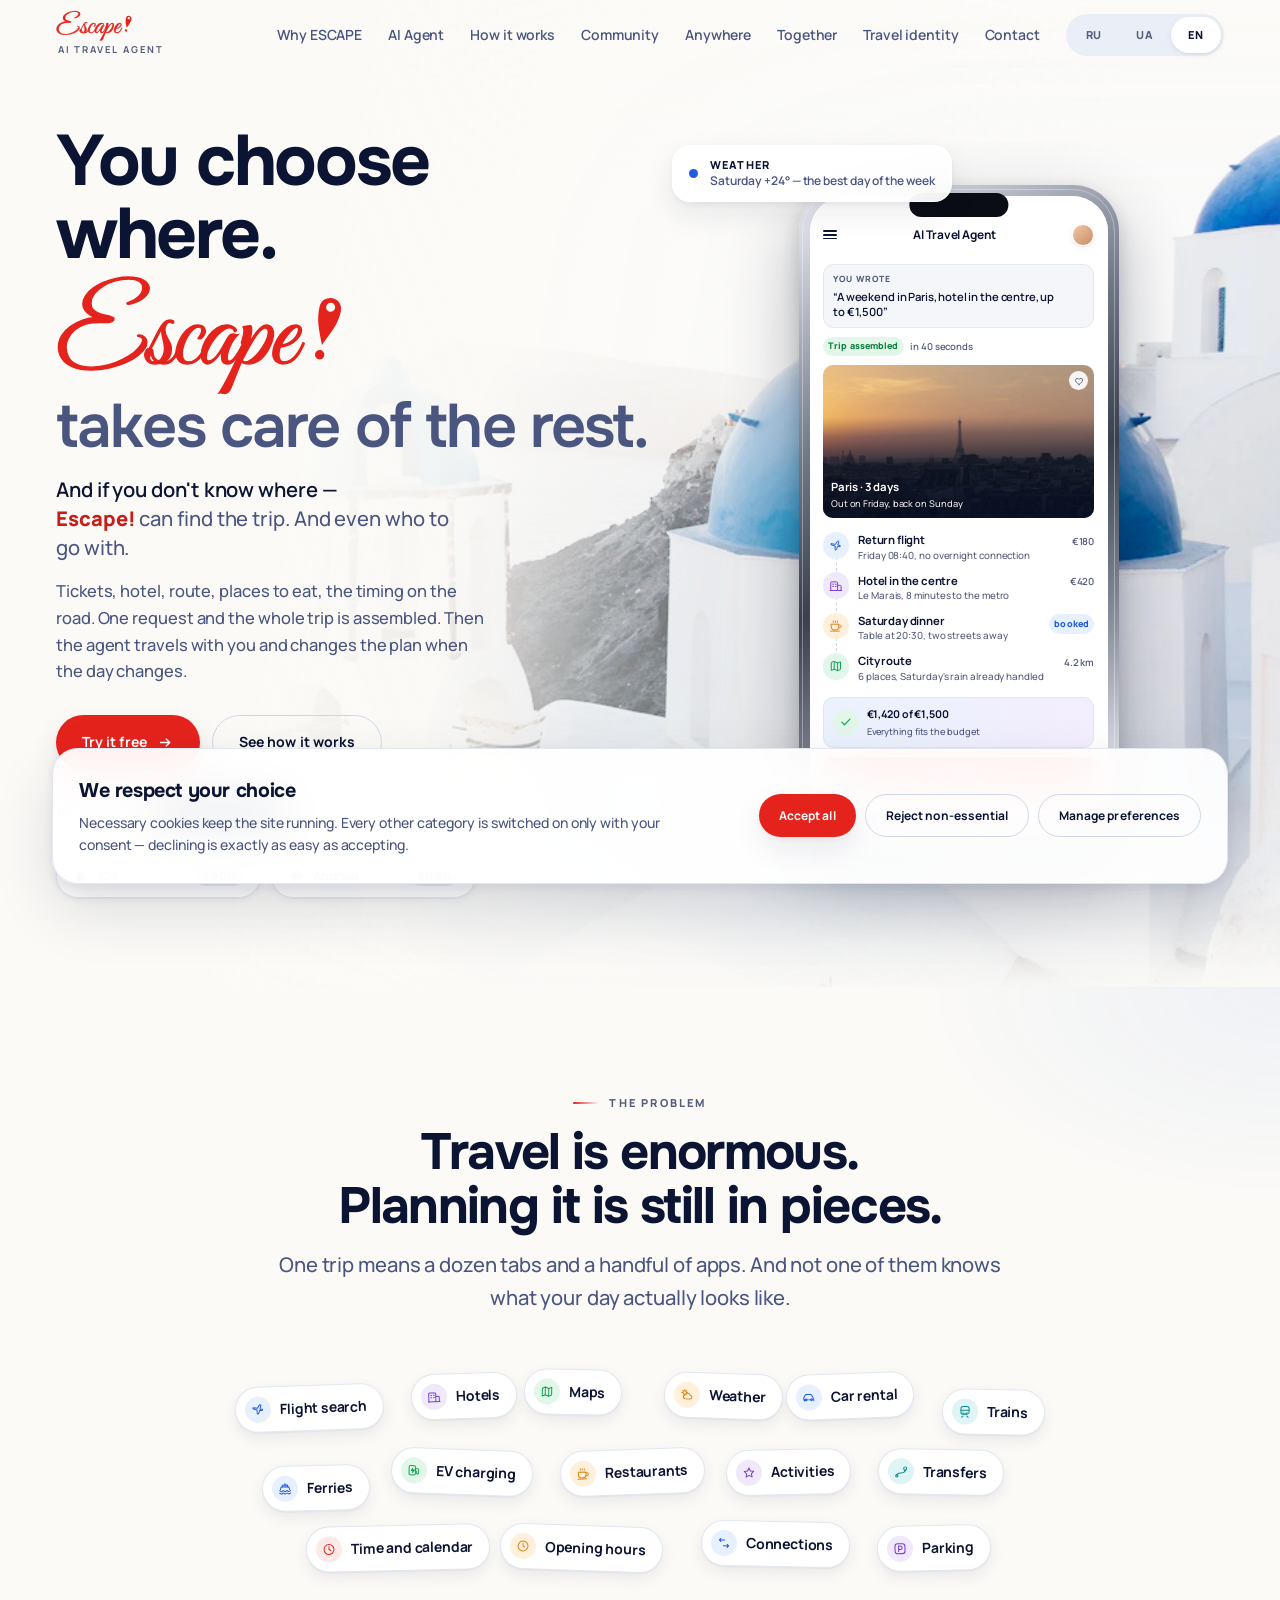
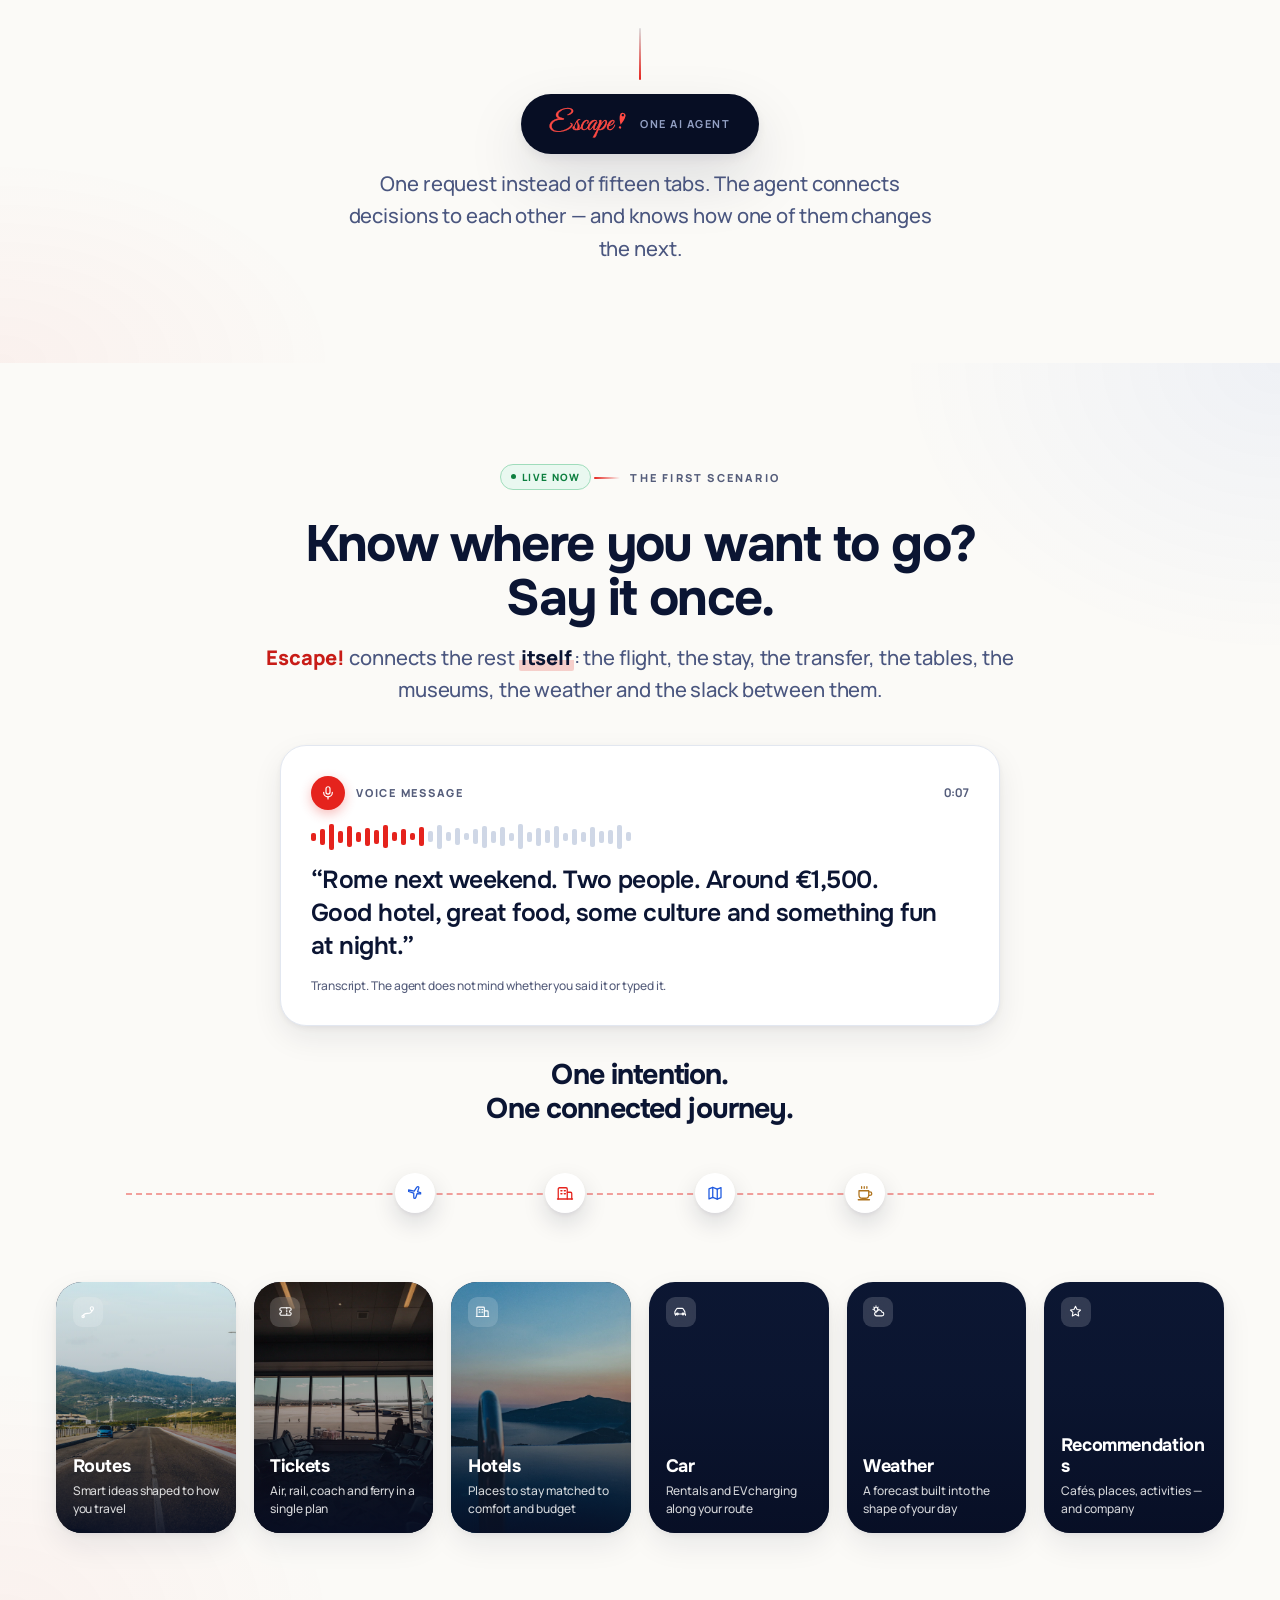
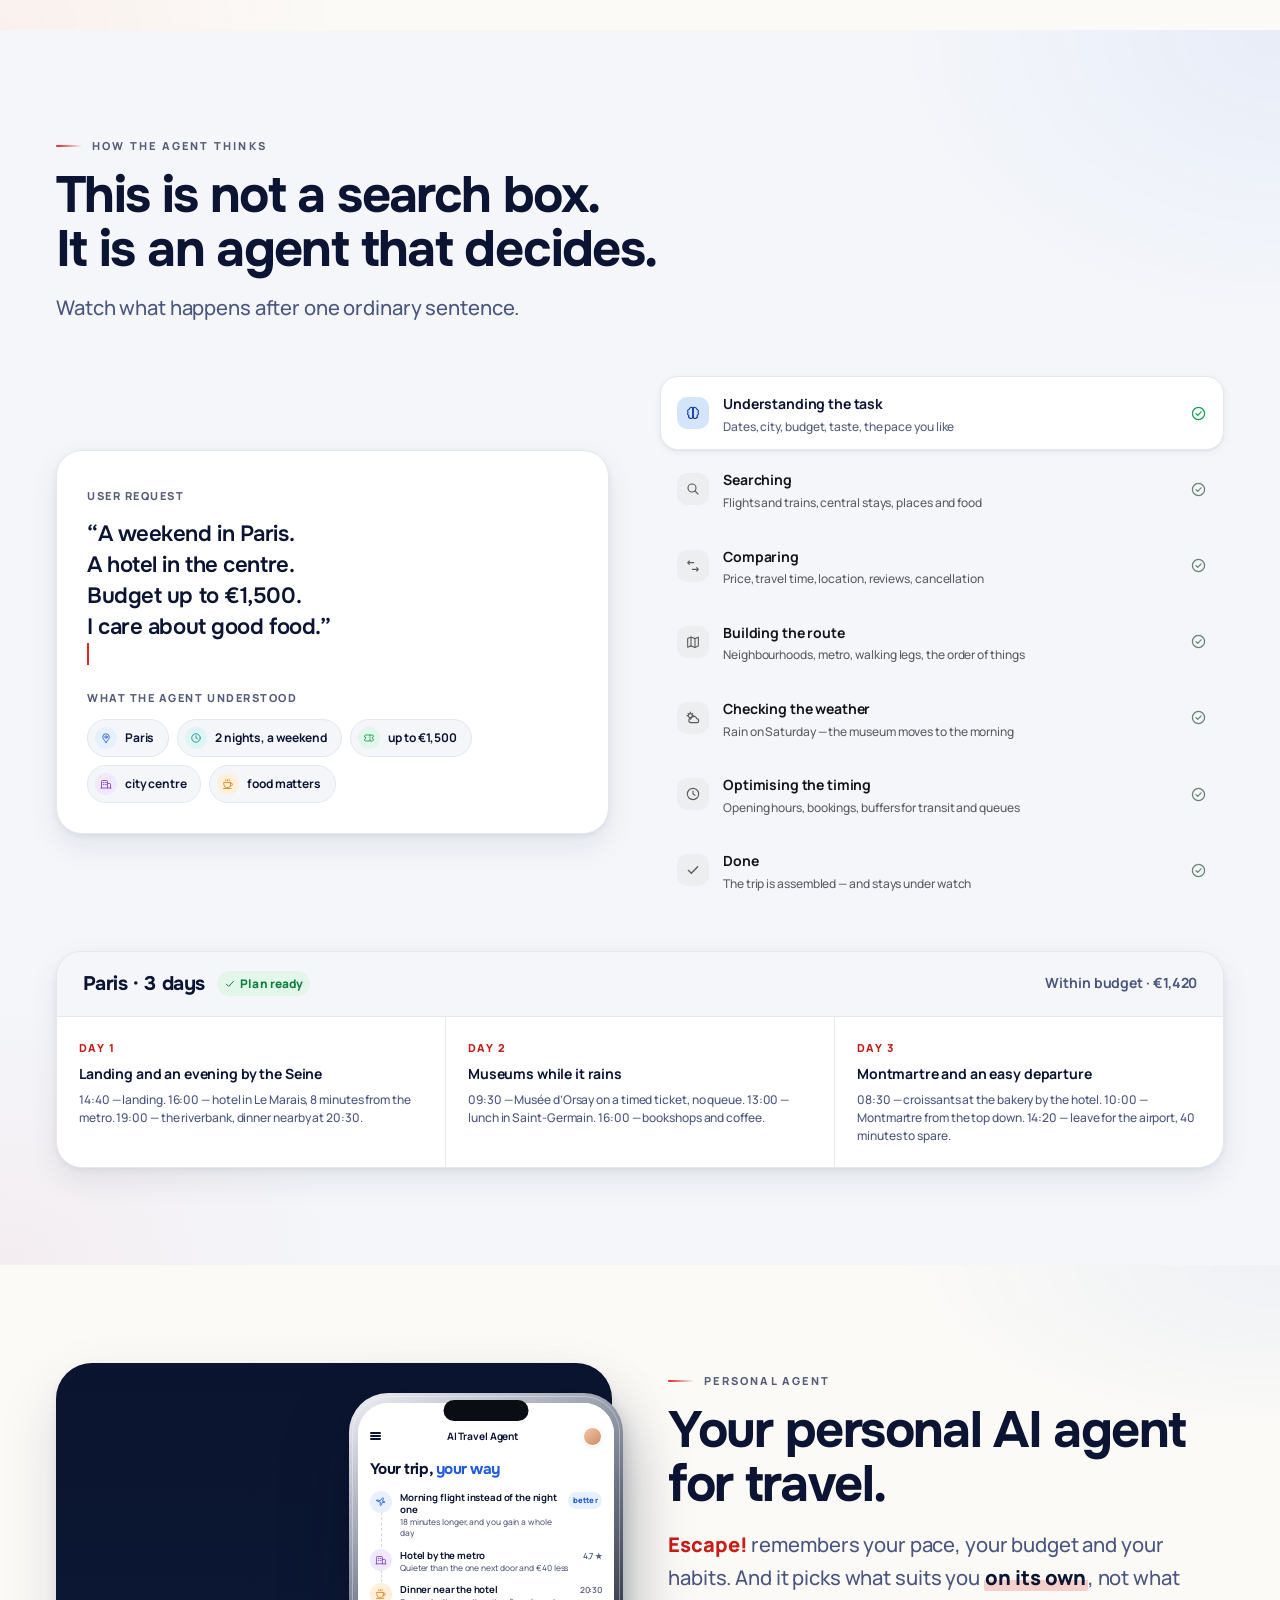
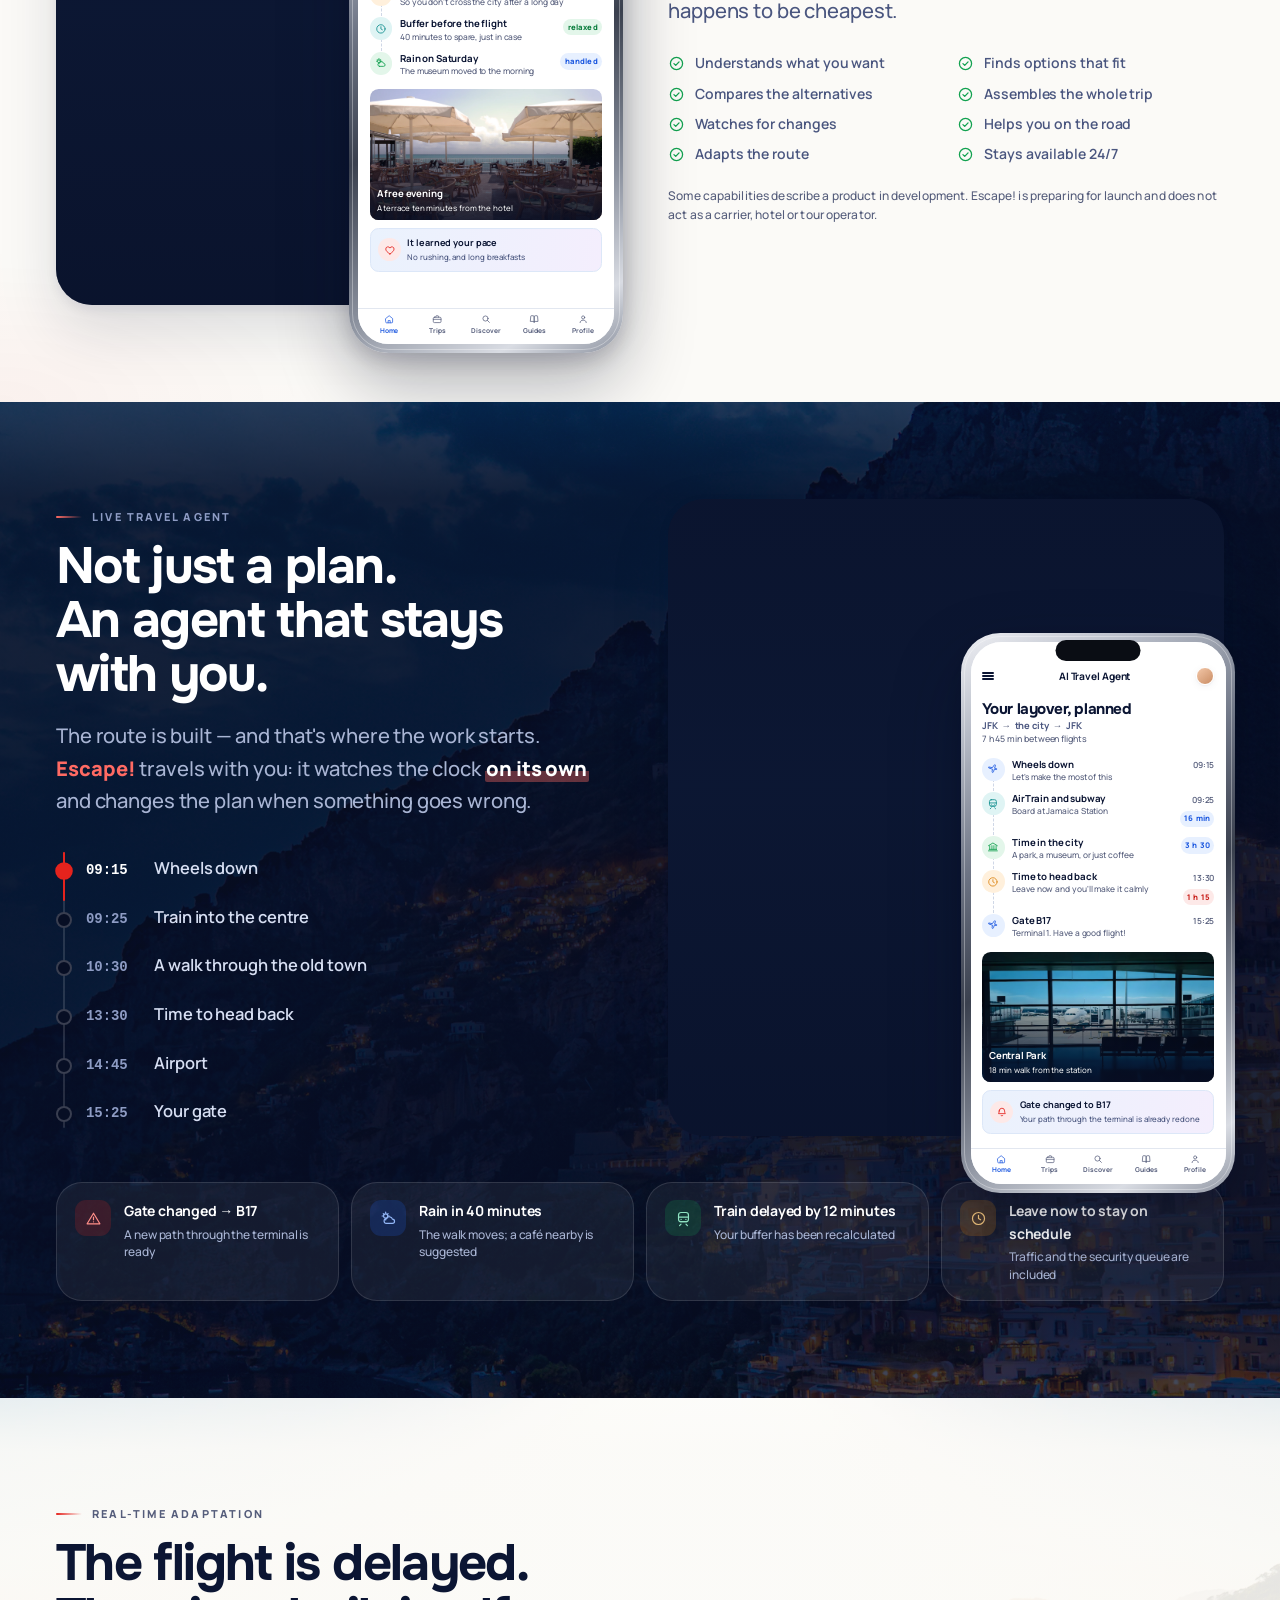
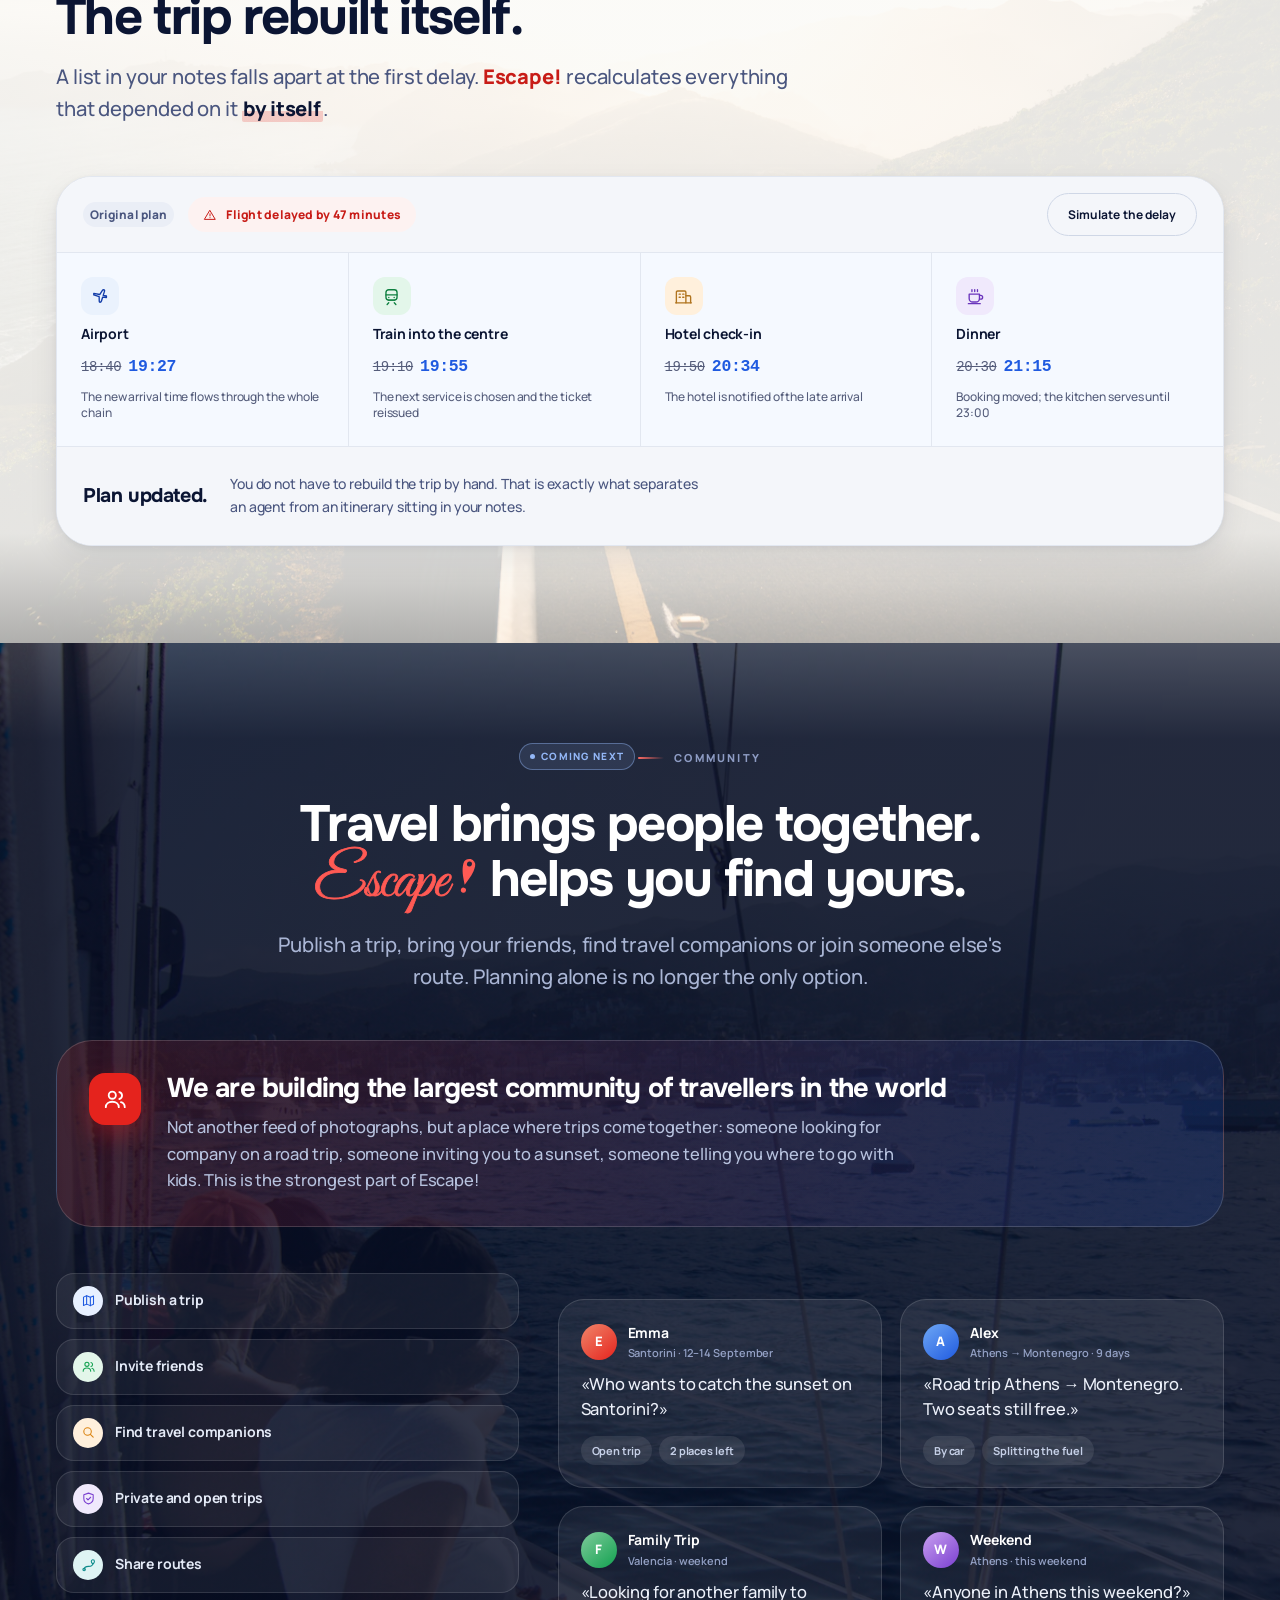
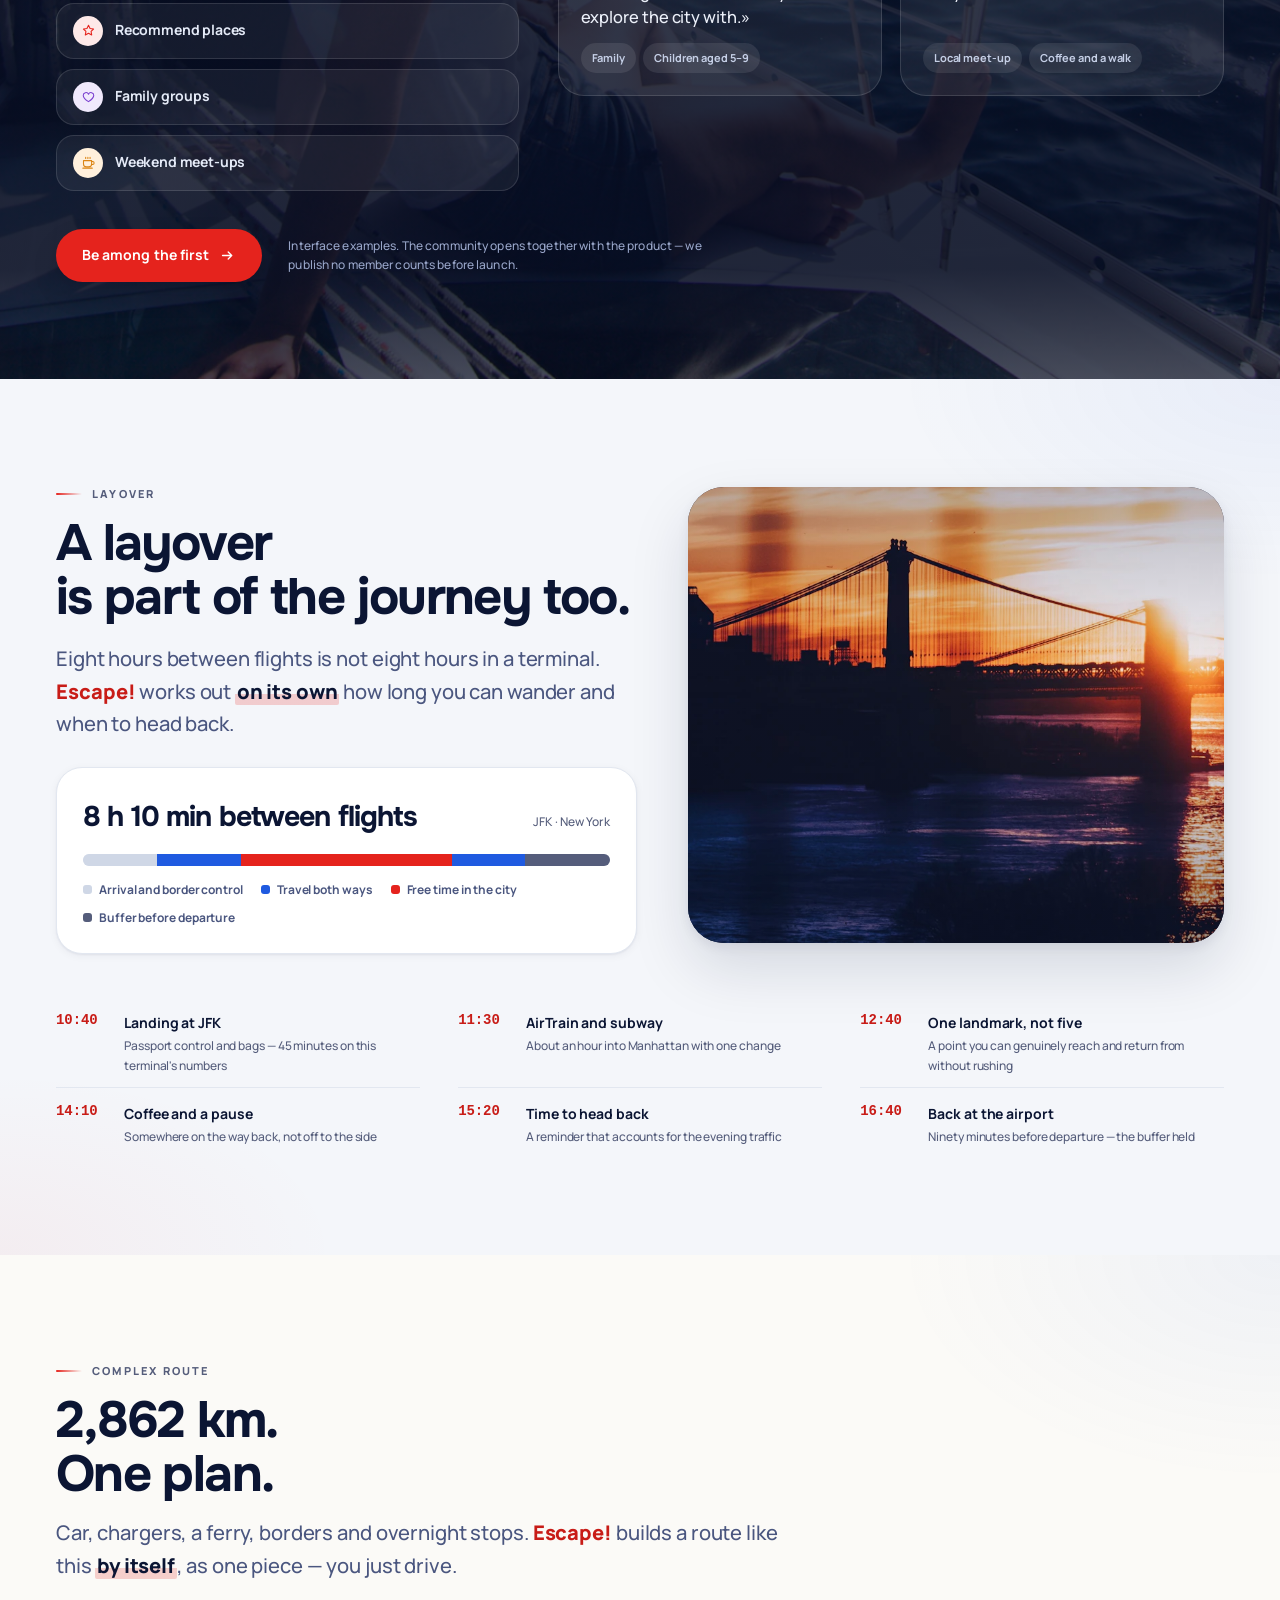
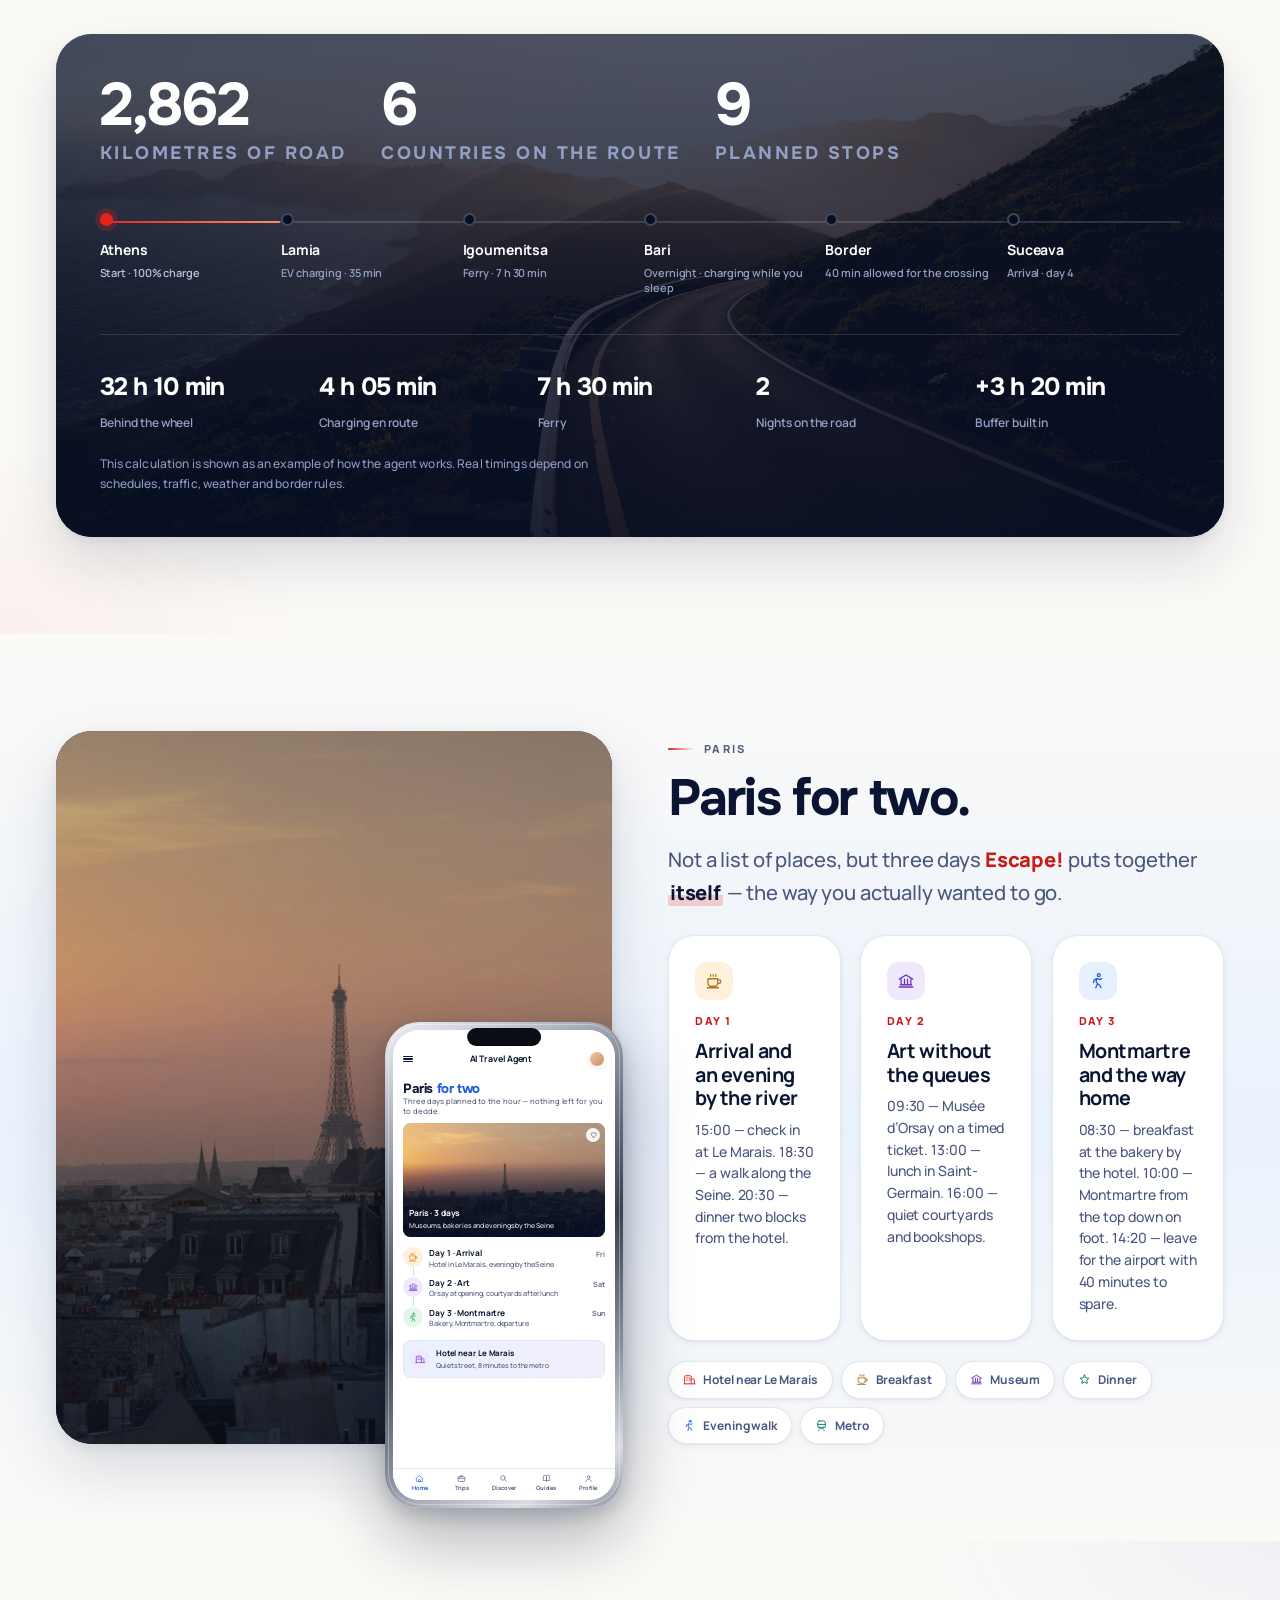
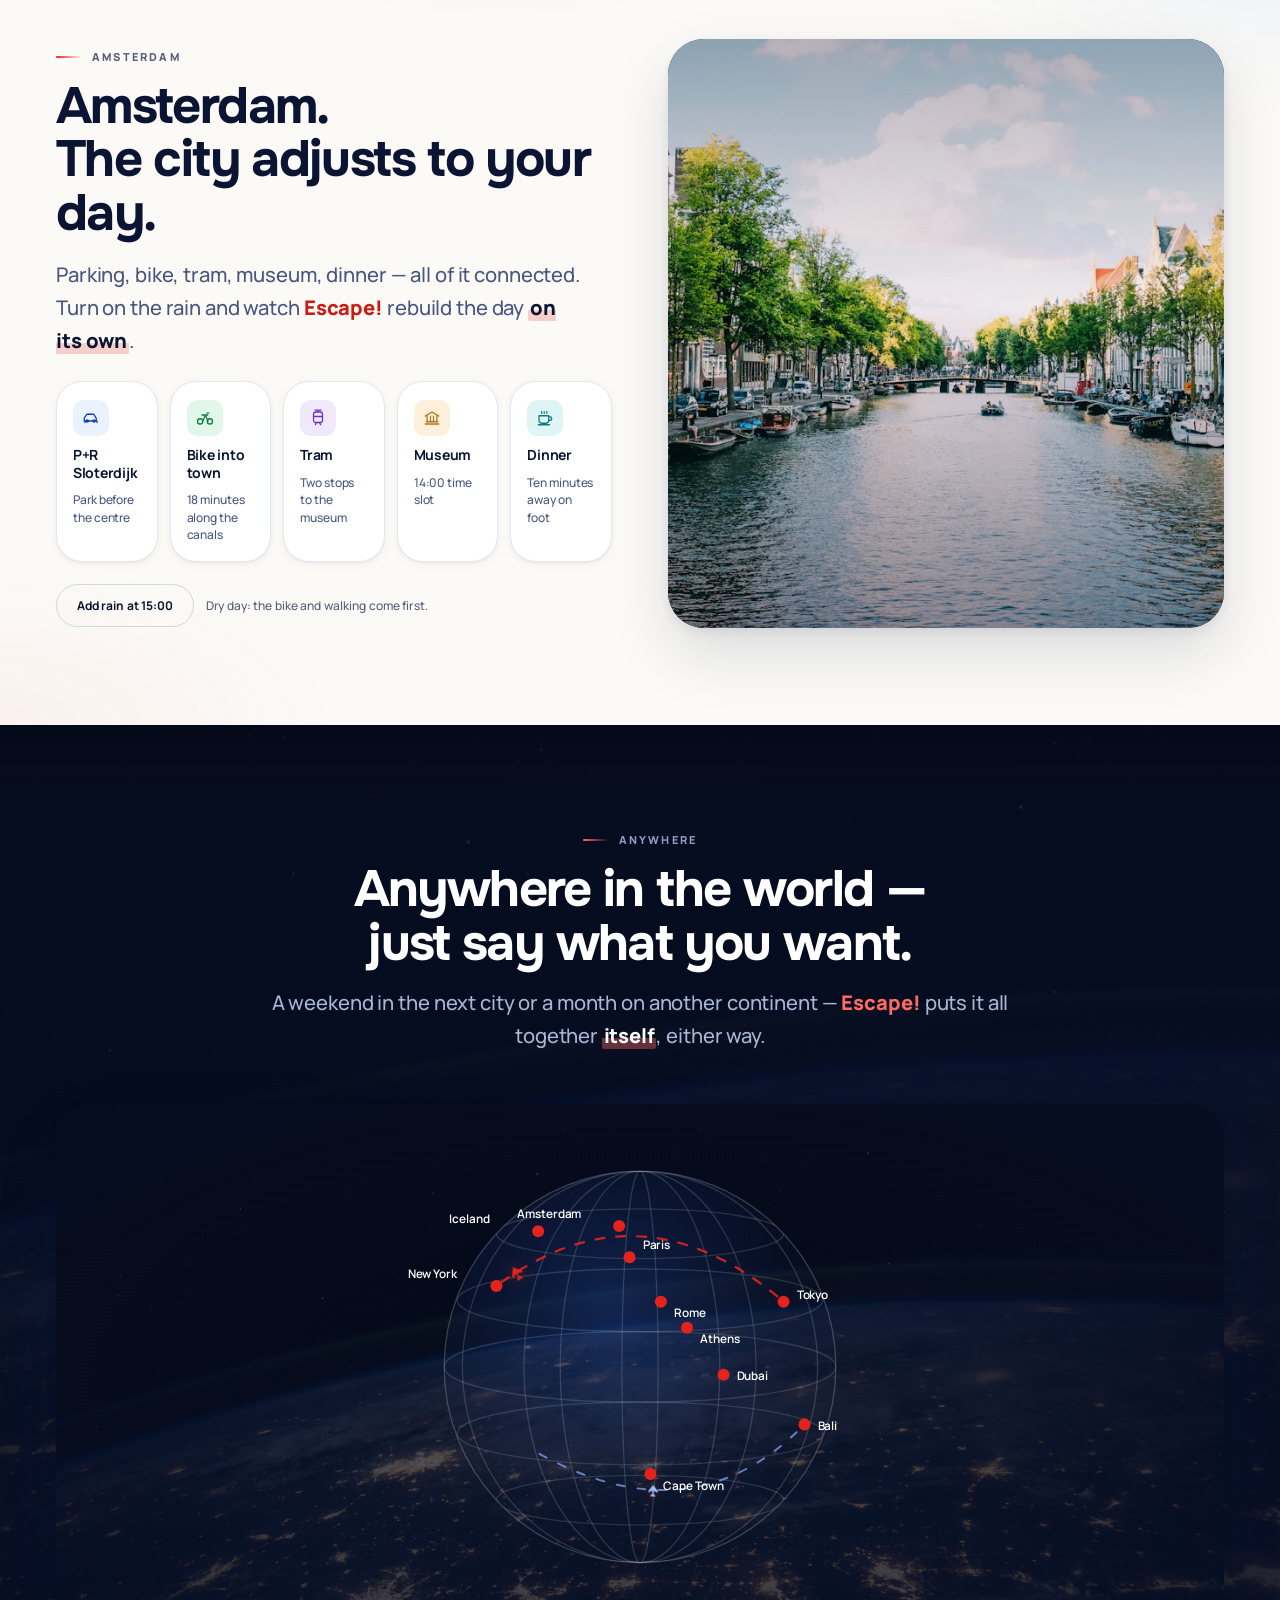
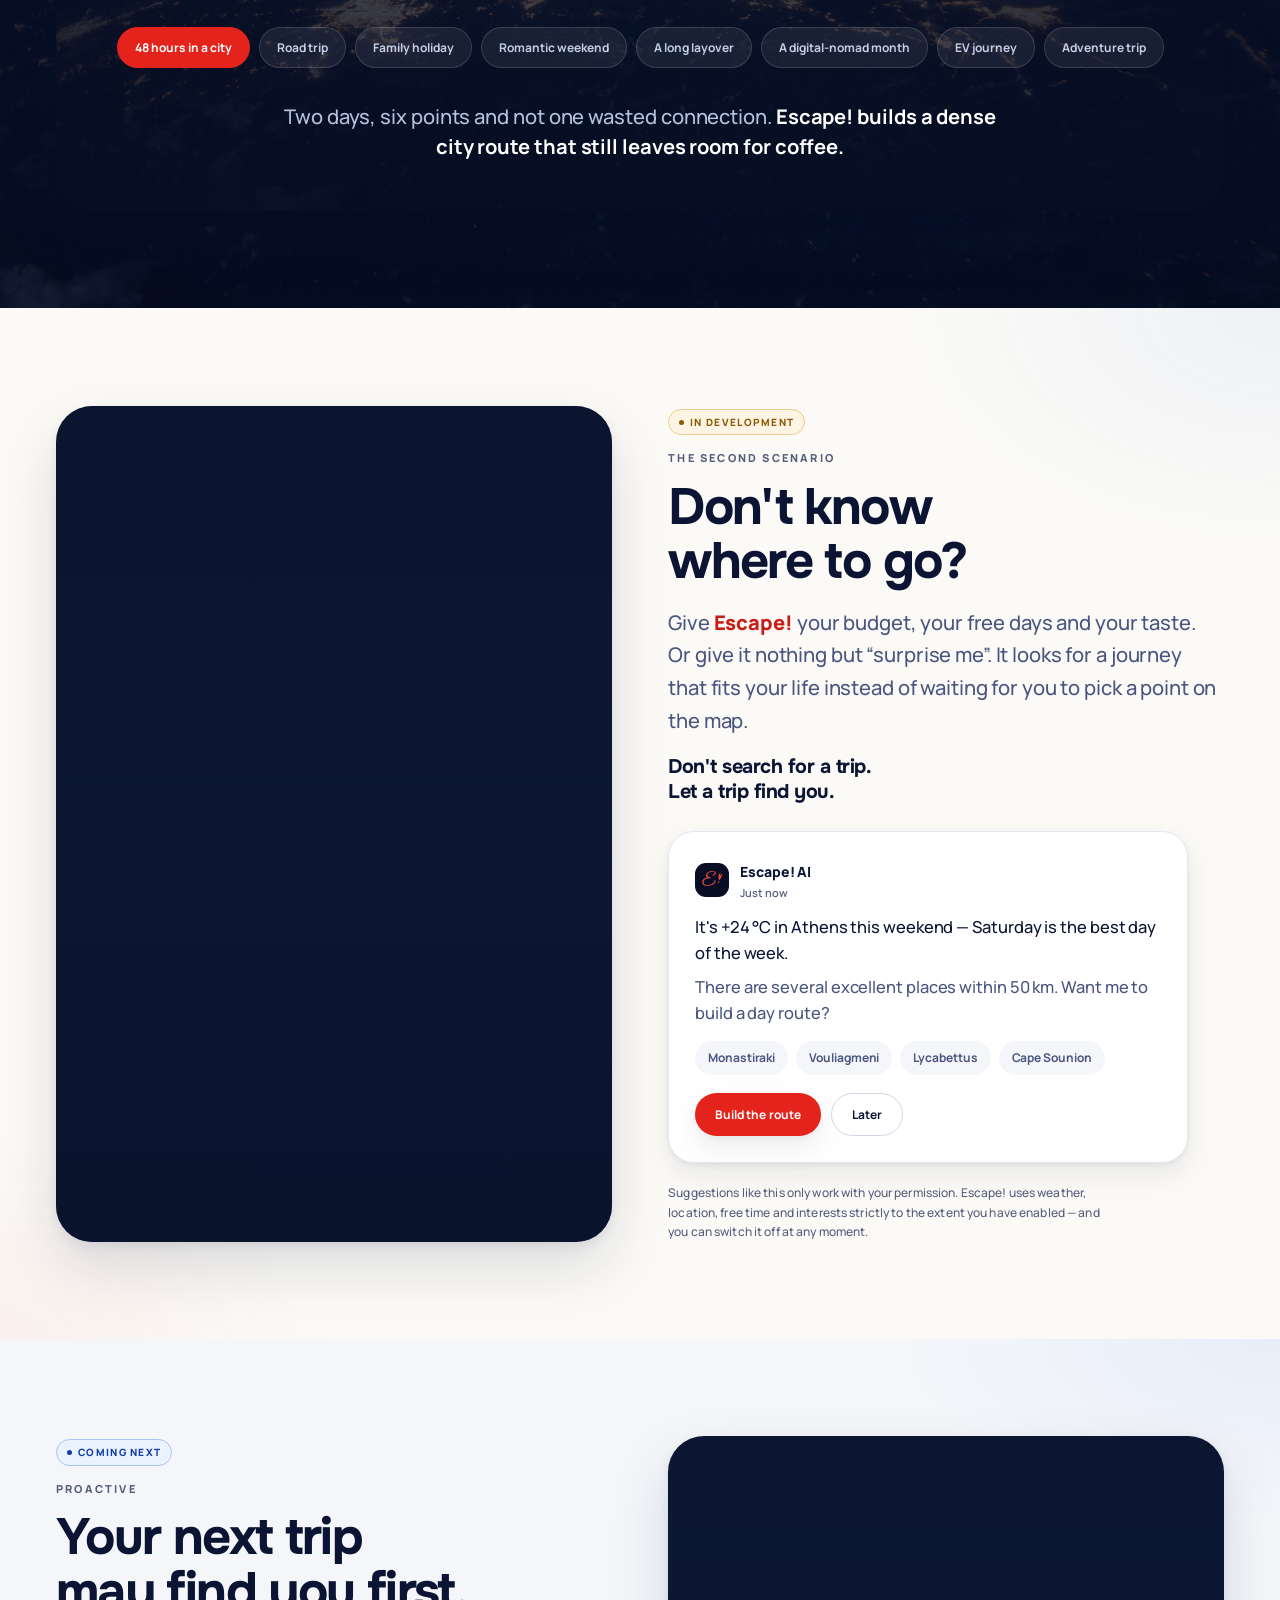
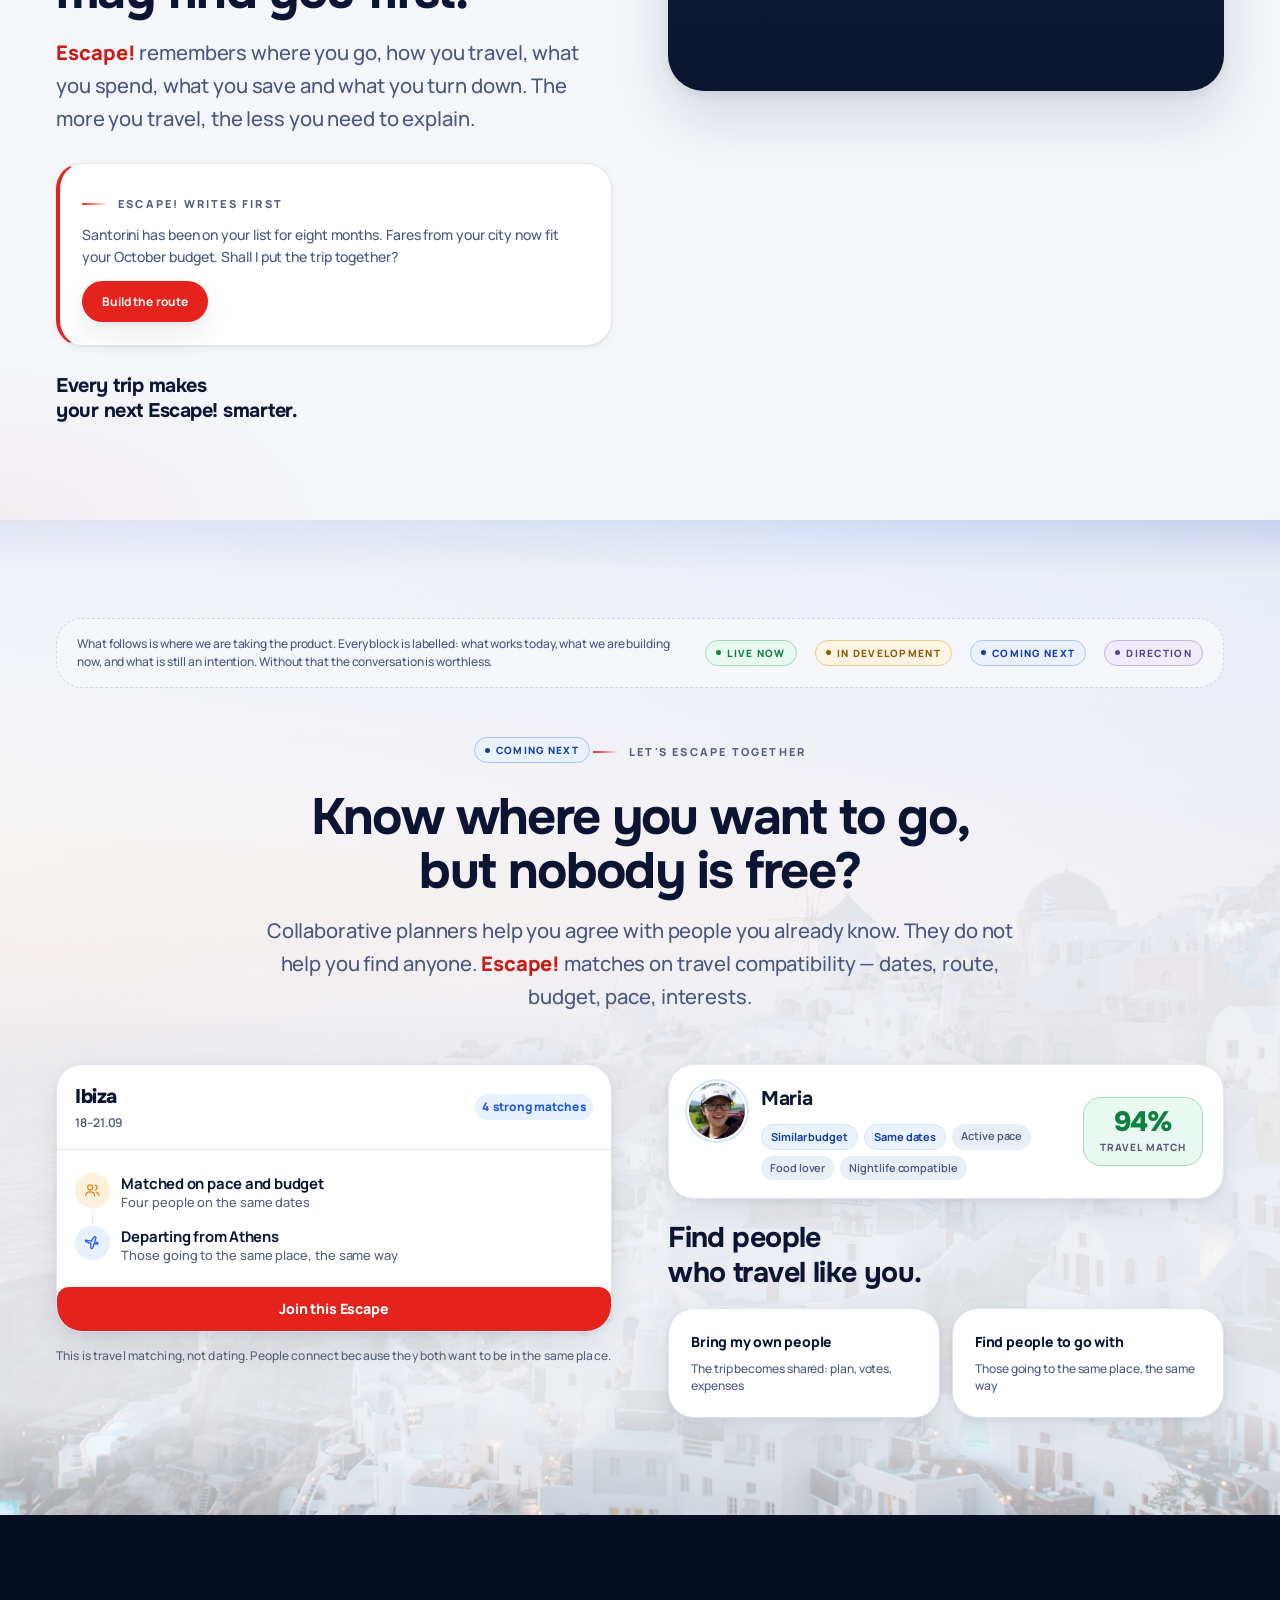
==== commit 30ac1bf9: "A hero at its own resolution I have no way to generate an image — there is no such tool in this sess" ====
--- a/index.html
+++ b/index.html
@@ -147,9 +147,11 @@
 <!-- ===== 01 HERO ===== -->
 <section class="hero" id="top">
   <div class="hero__media">
-    <img src="/img/escape-view.webp"
-         sizes="100vw" width="950" height="436" fetchpriority="high" decoding="async"
-         alt="Санторини на закате: белые дома, синий купол и море" data-i18n-alt="altEscapeView">
+    <img src="/img/hero-oia-lg.webp"
+         srcset="/img/hero-oia-sm.webp 1400w, /img/hero-oia-lg.webp 2560w"
+         sizes="100vw" width="2560" height="1440" fetchpriority="high" decoding="async"
+         alt="Оя на Санторини: синие купола, белые дома и Эгейское море"
+         data-i18n-alt="altHero">
   </div>
   <div class="hero__veil"></div>
 
@@ -1730,7 +1732,7 @@
 
 <div class="toast" id="toast" role="status" aria-live="polite"></div>
 
-<script src="/assets/i18n.js?v=2046e1024a"></script>
+<script src="/assets/i18n.js?v=f329308a33"></script>
 <script src="/assets/app.js?v=0a7f744ce6" defer></script>
 </body>
 </html>
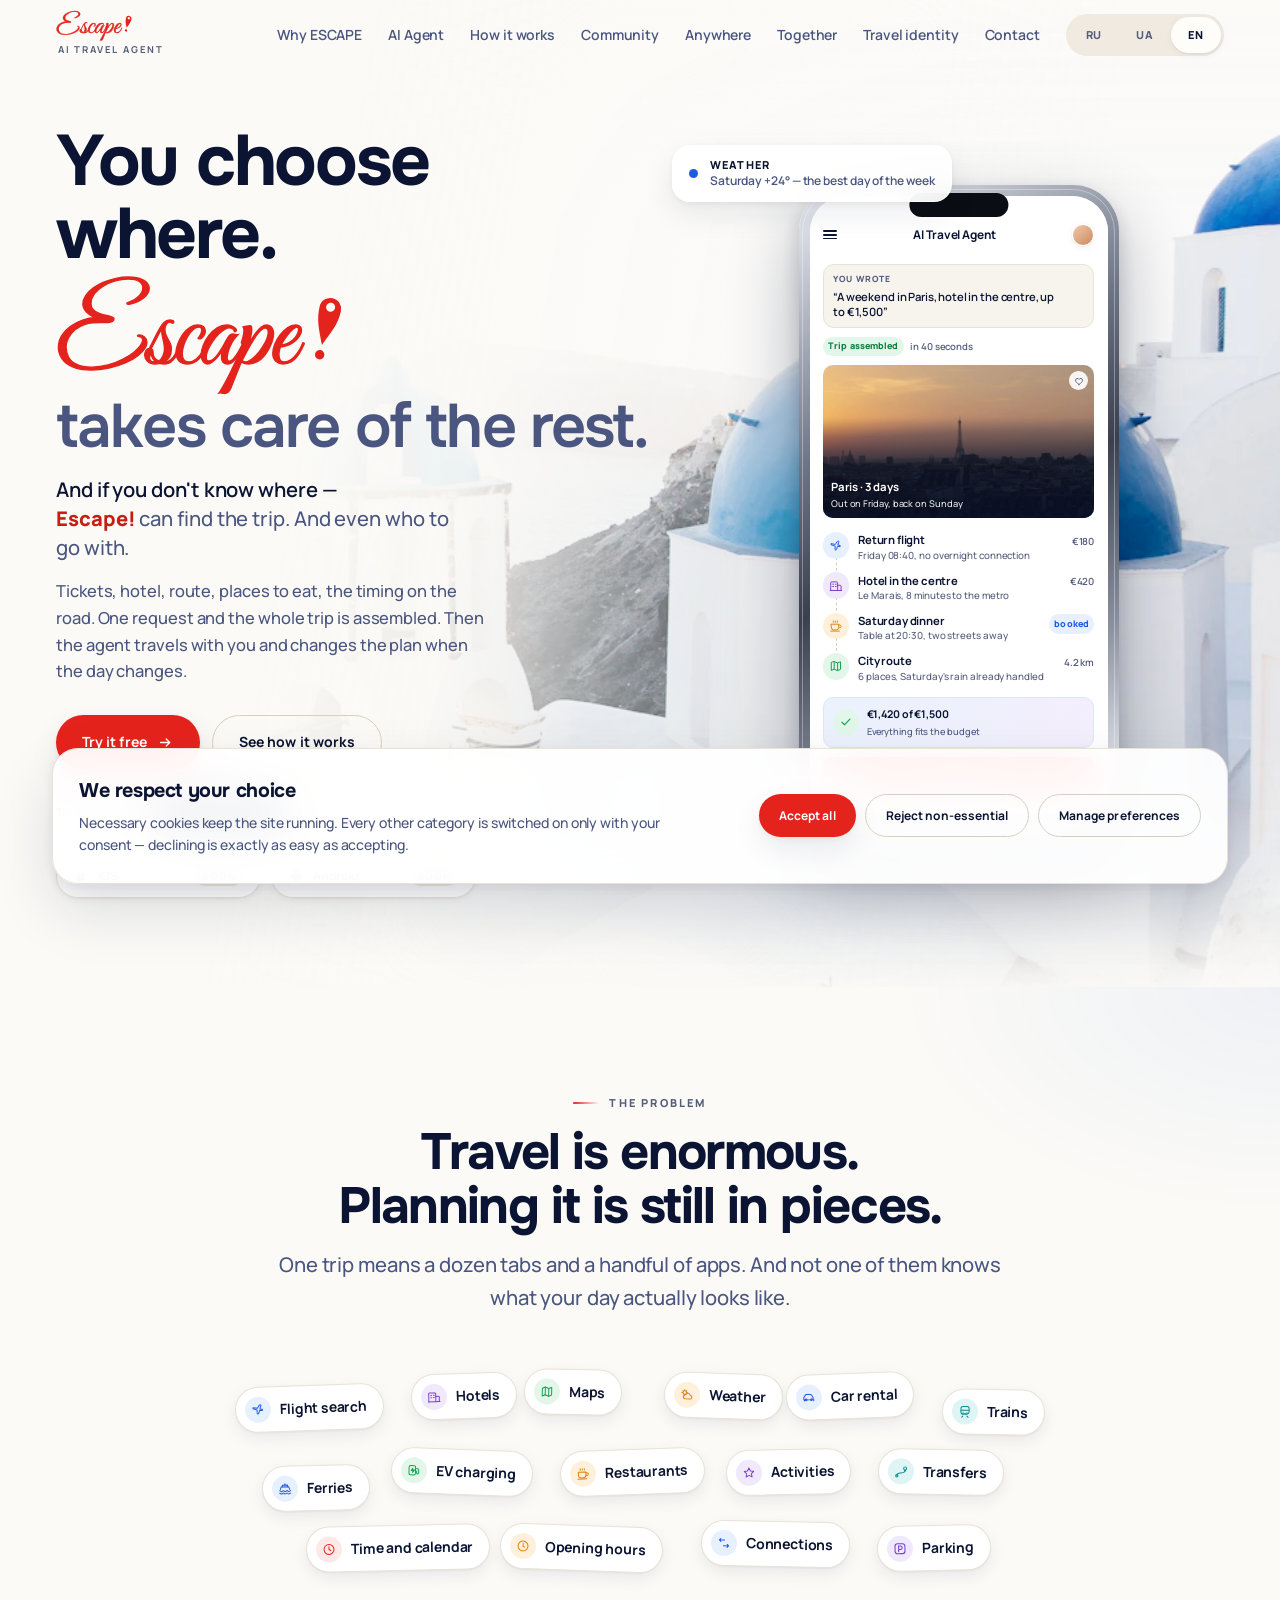
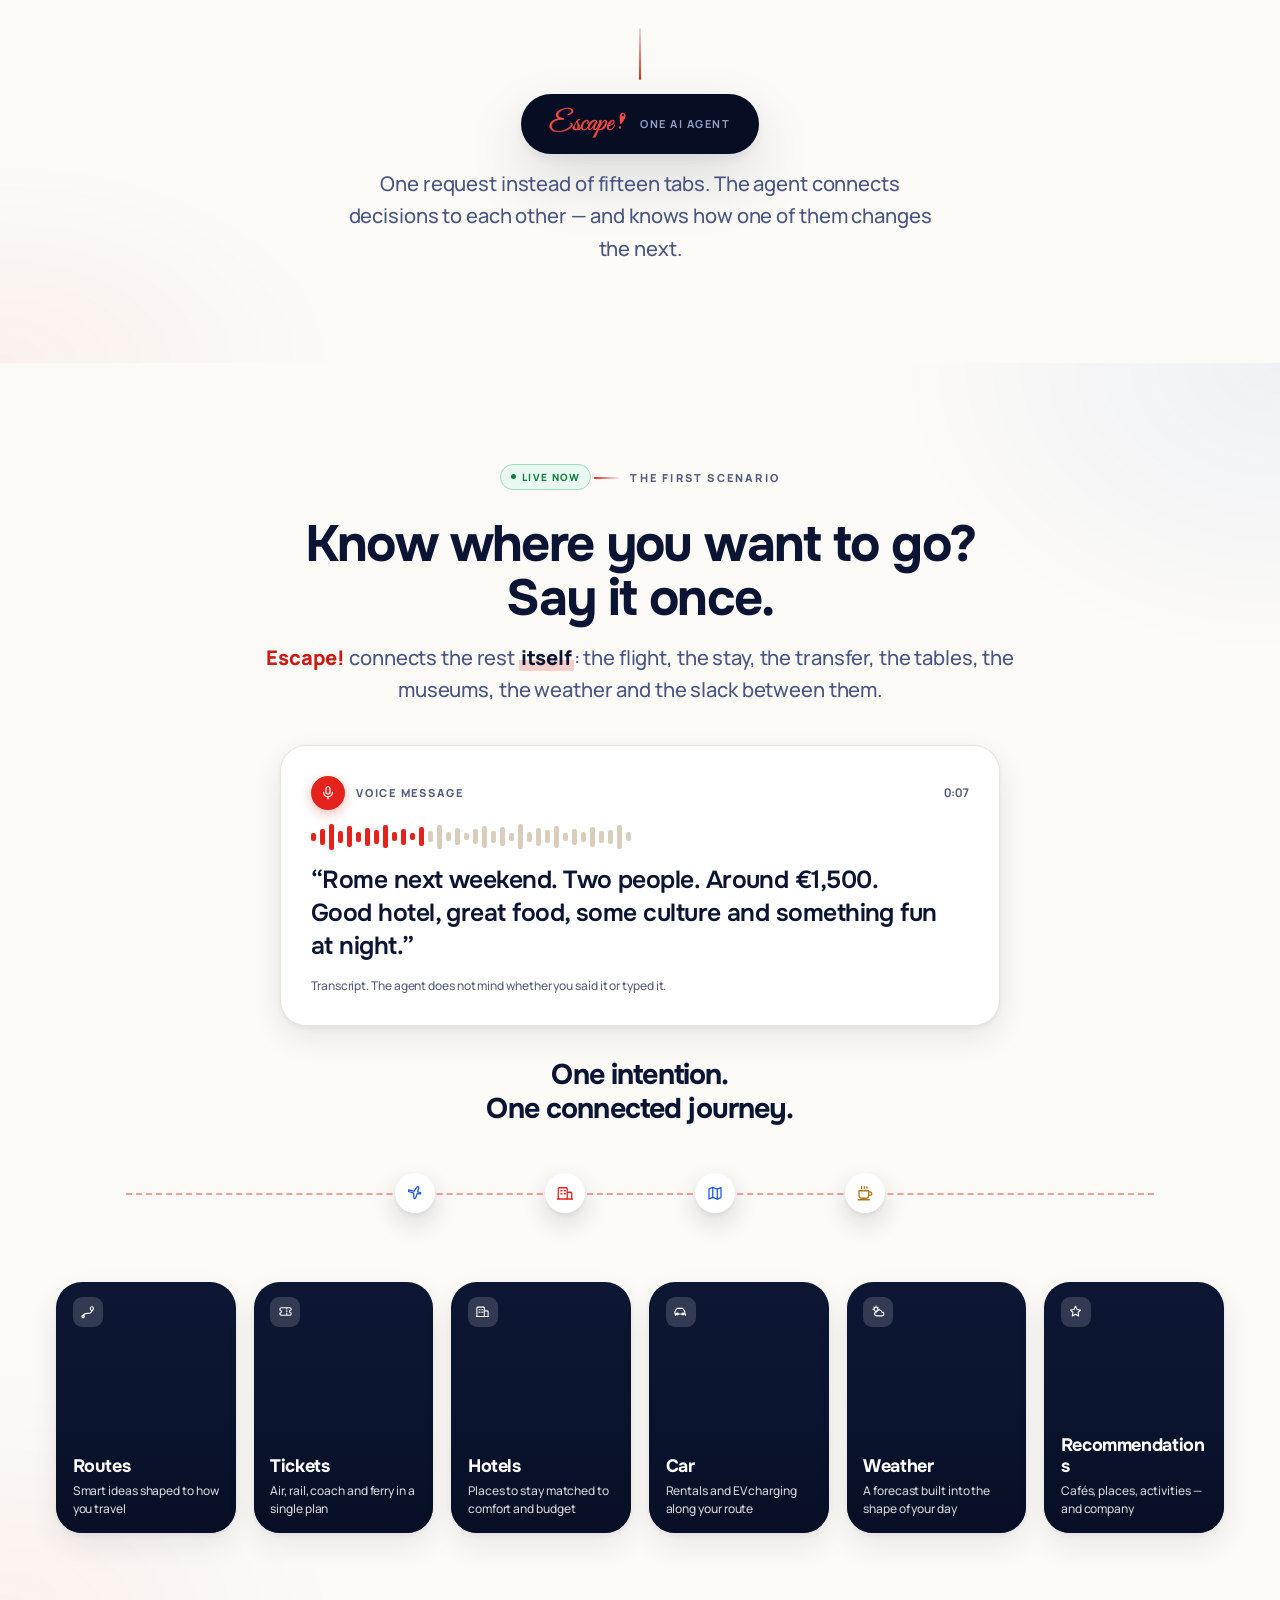
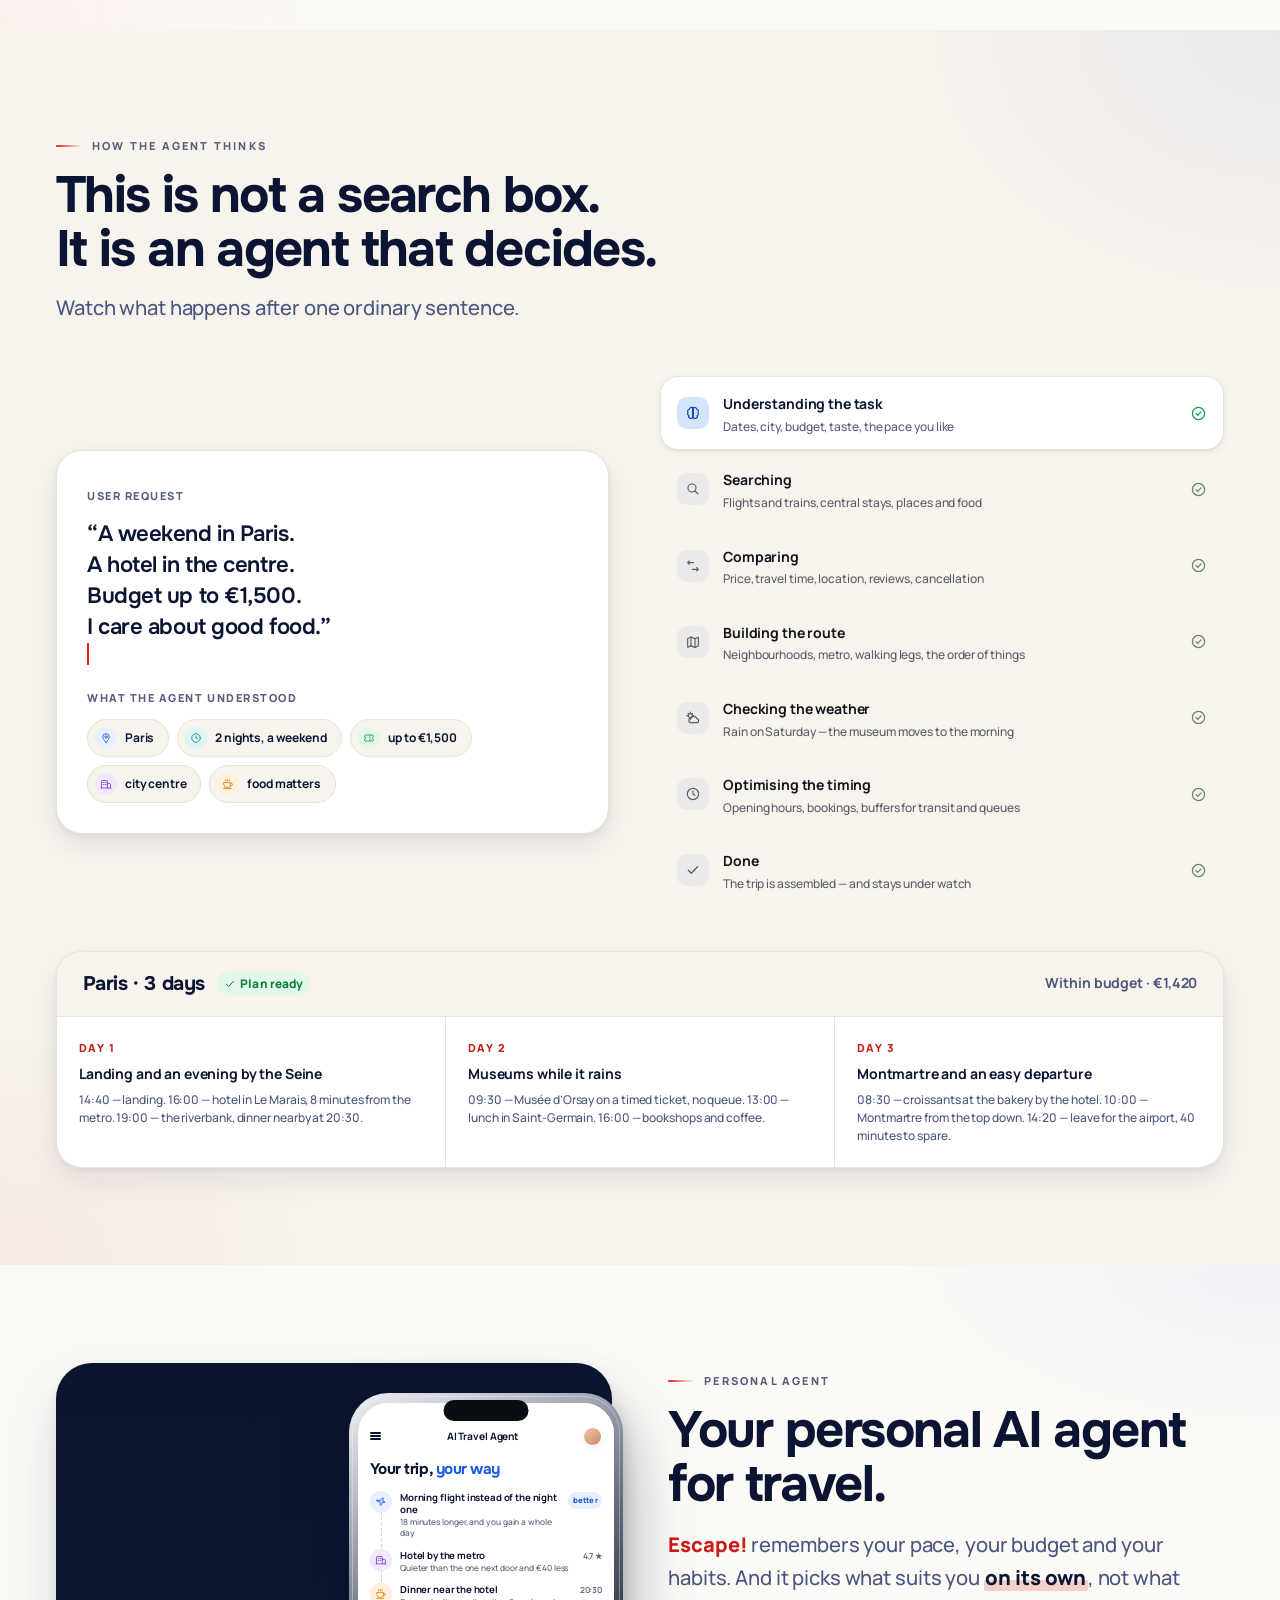
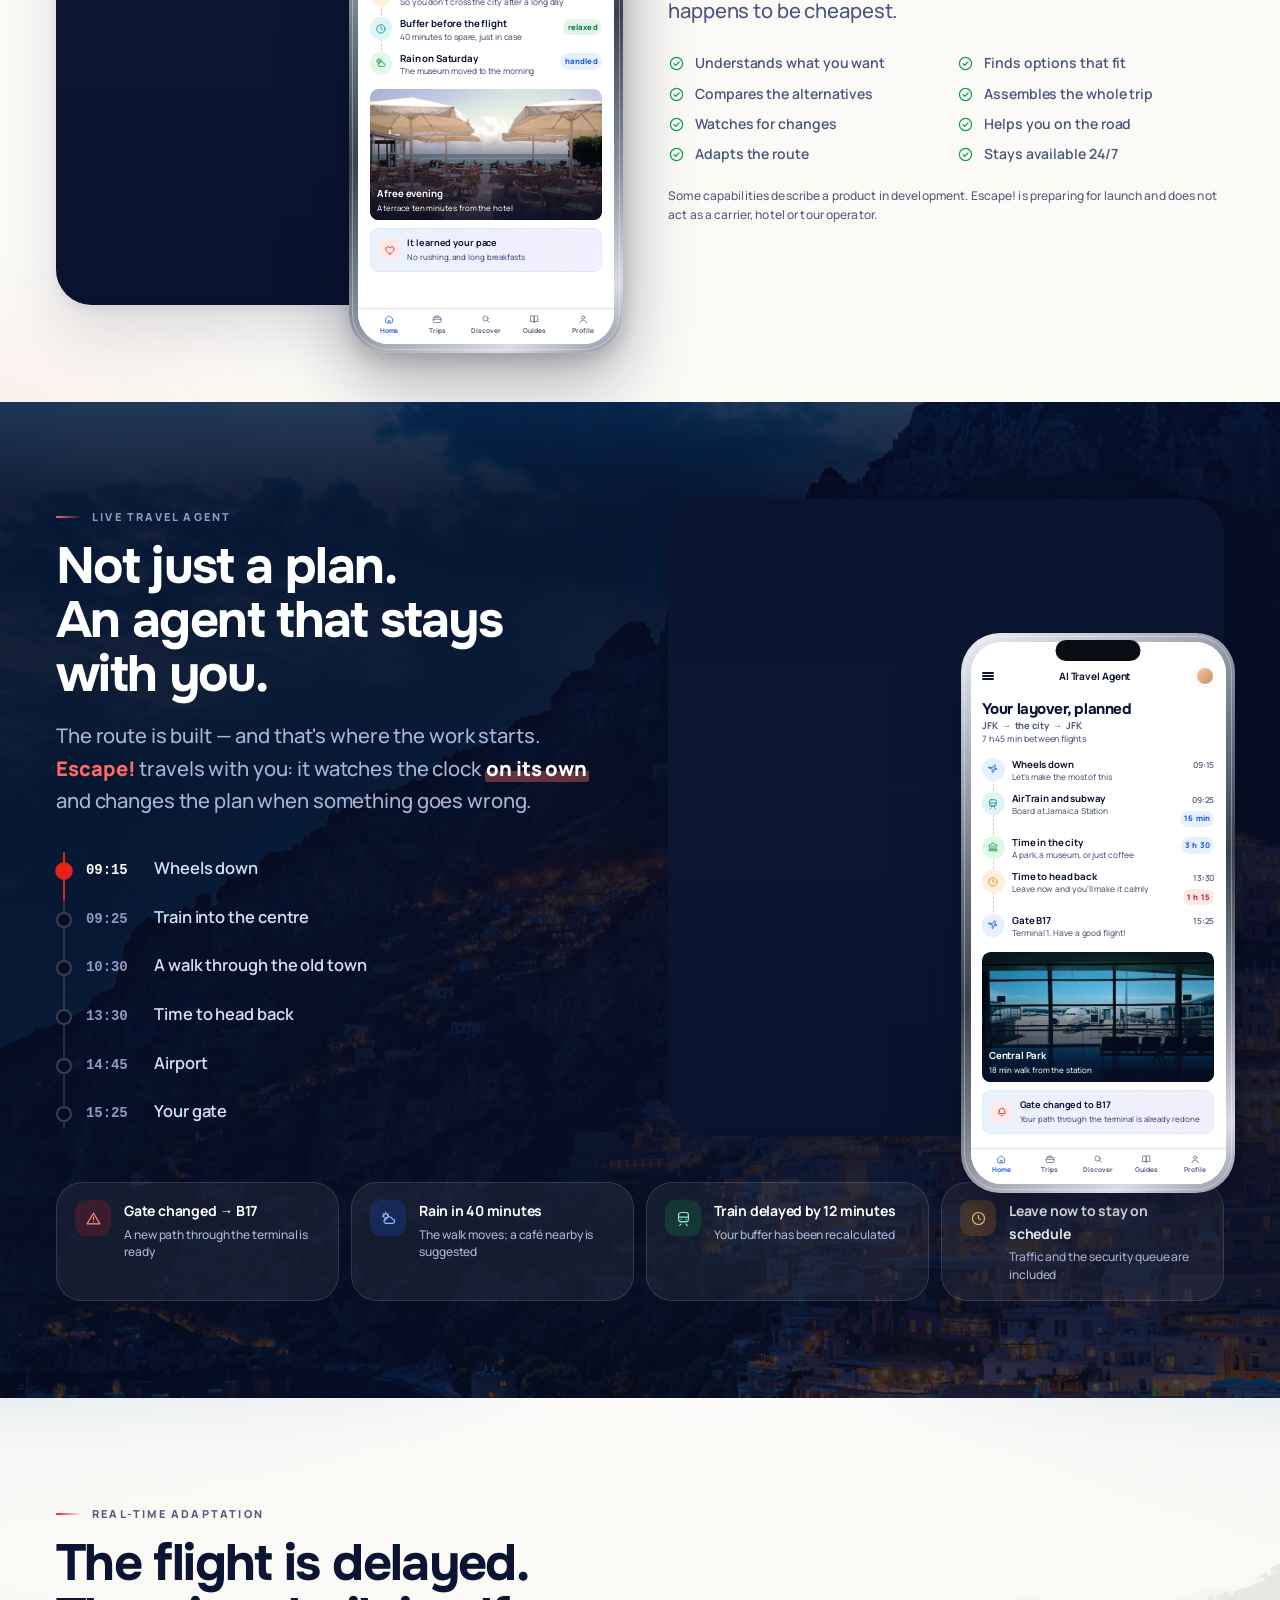
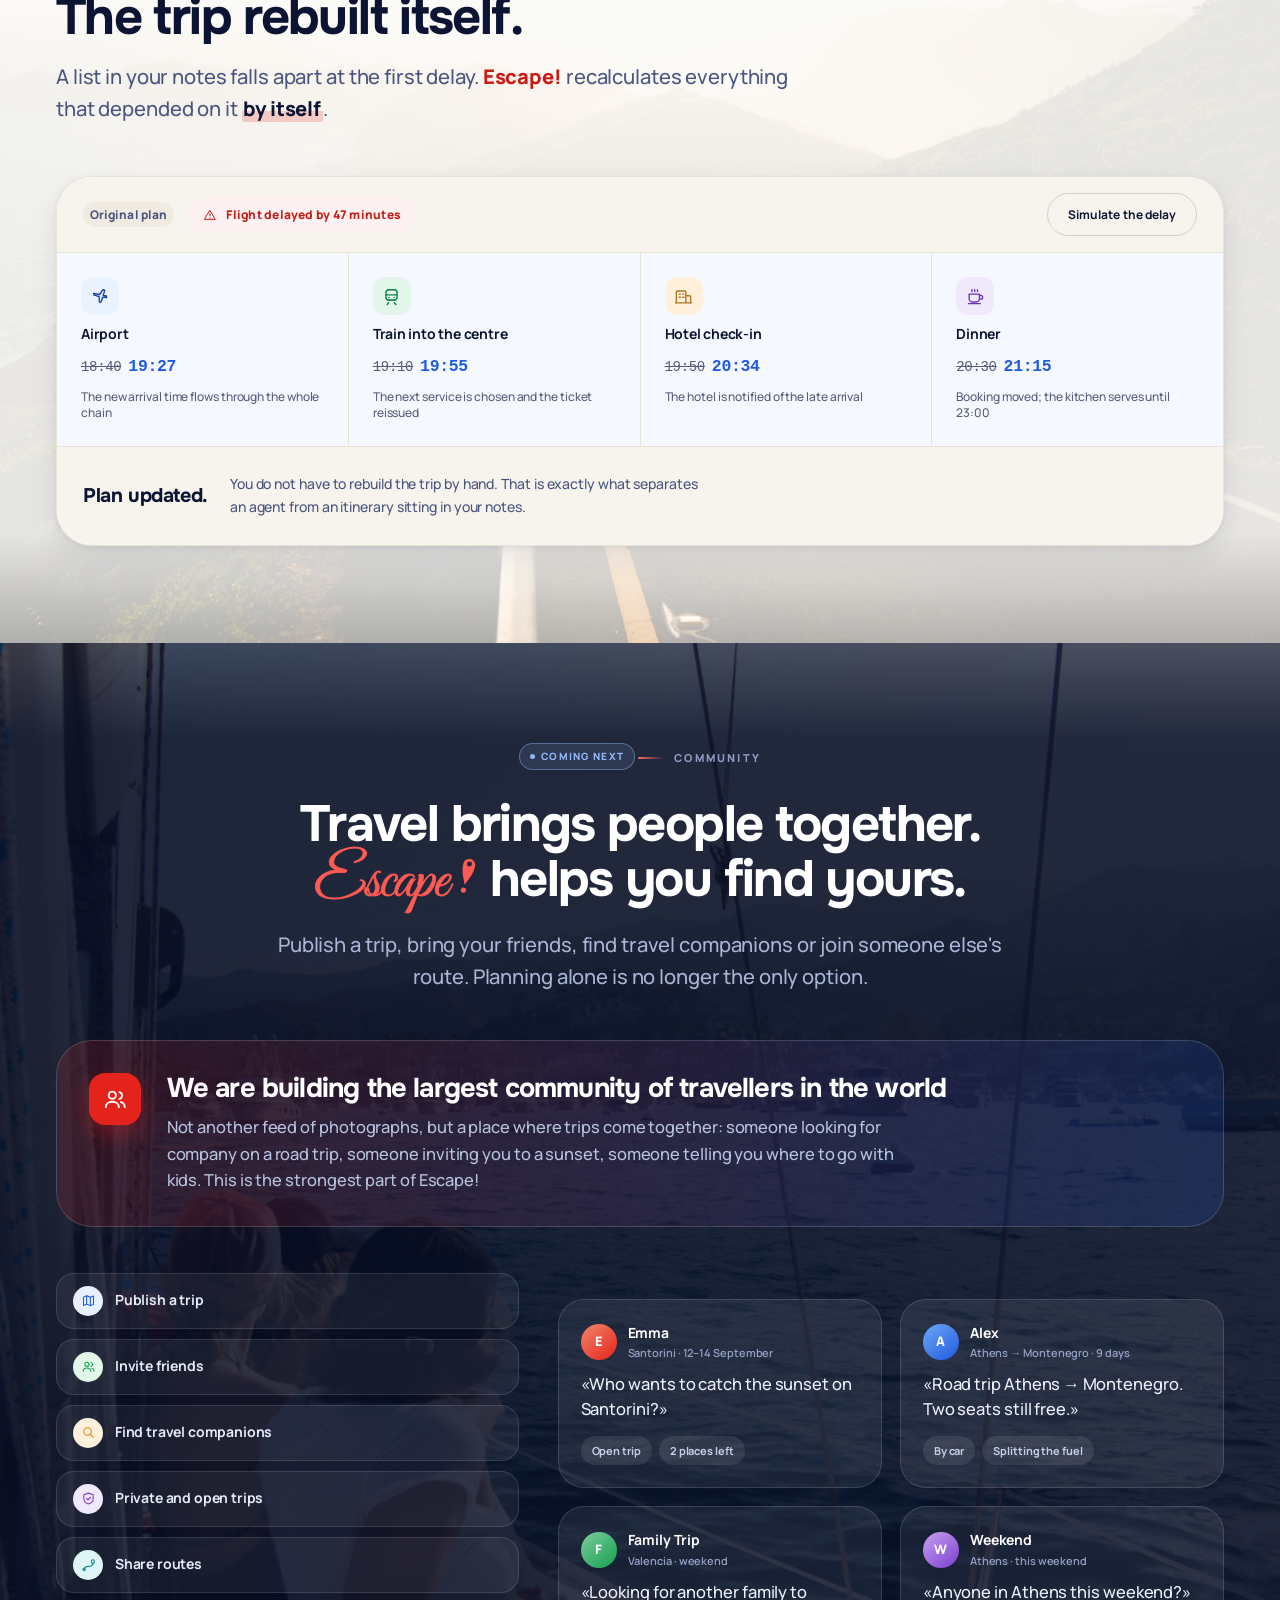
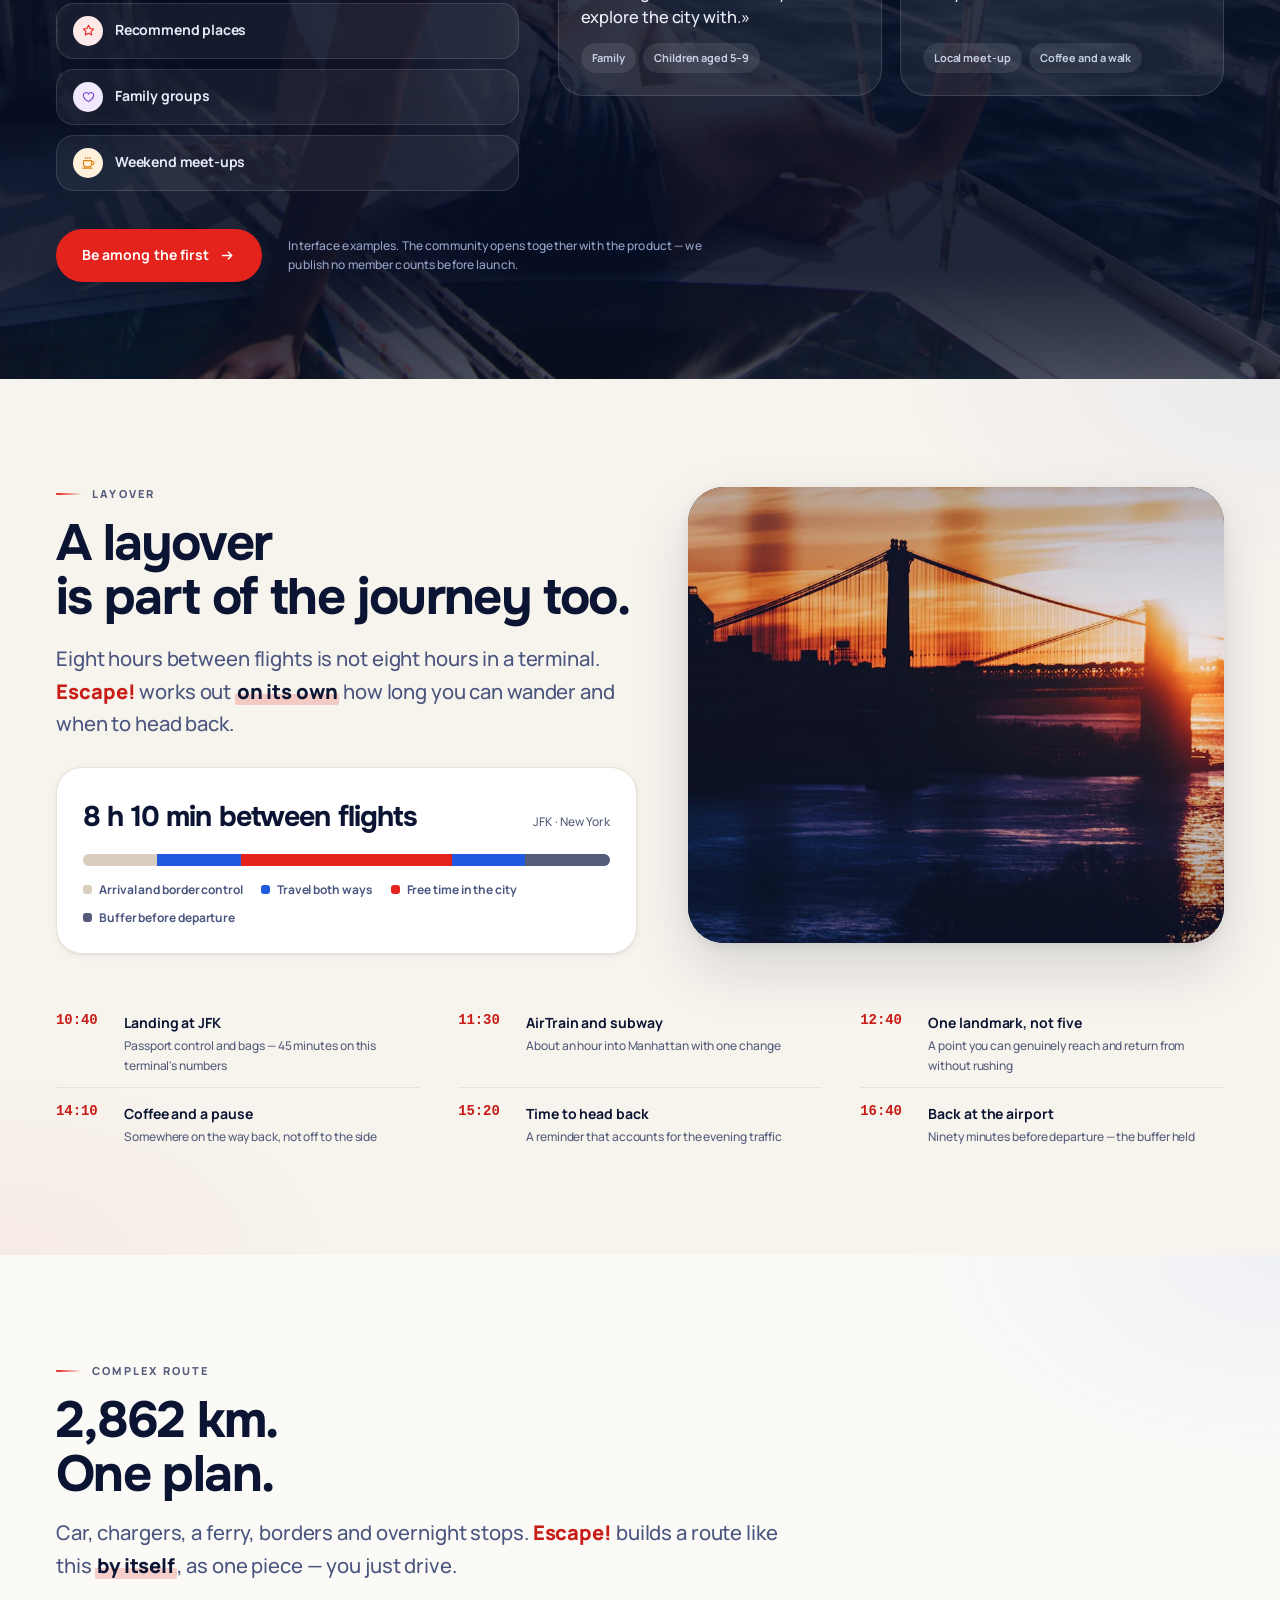
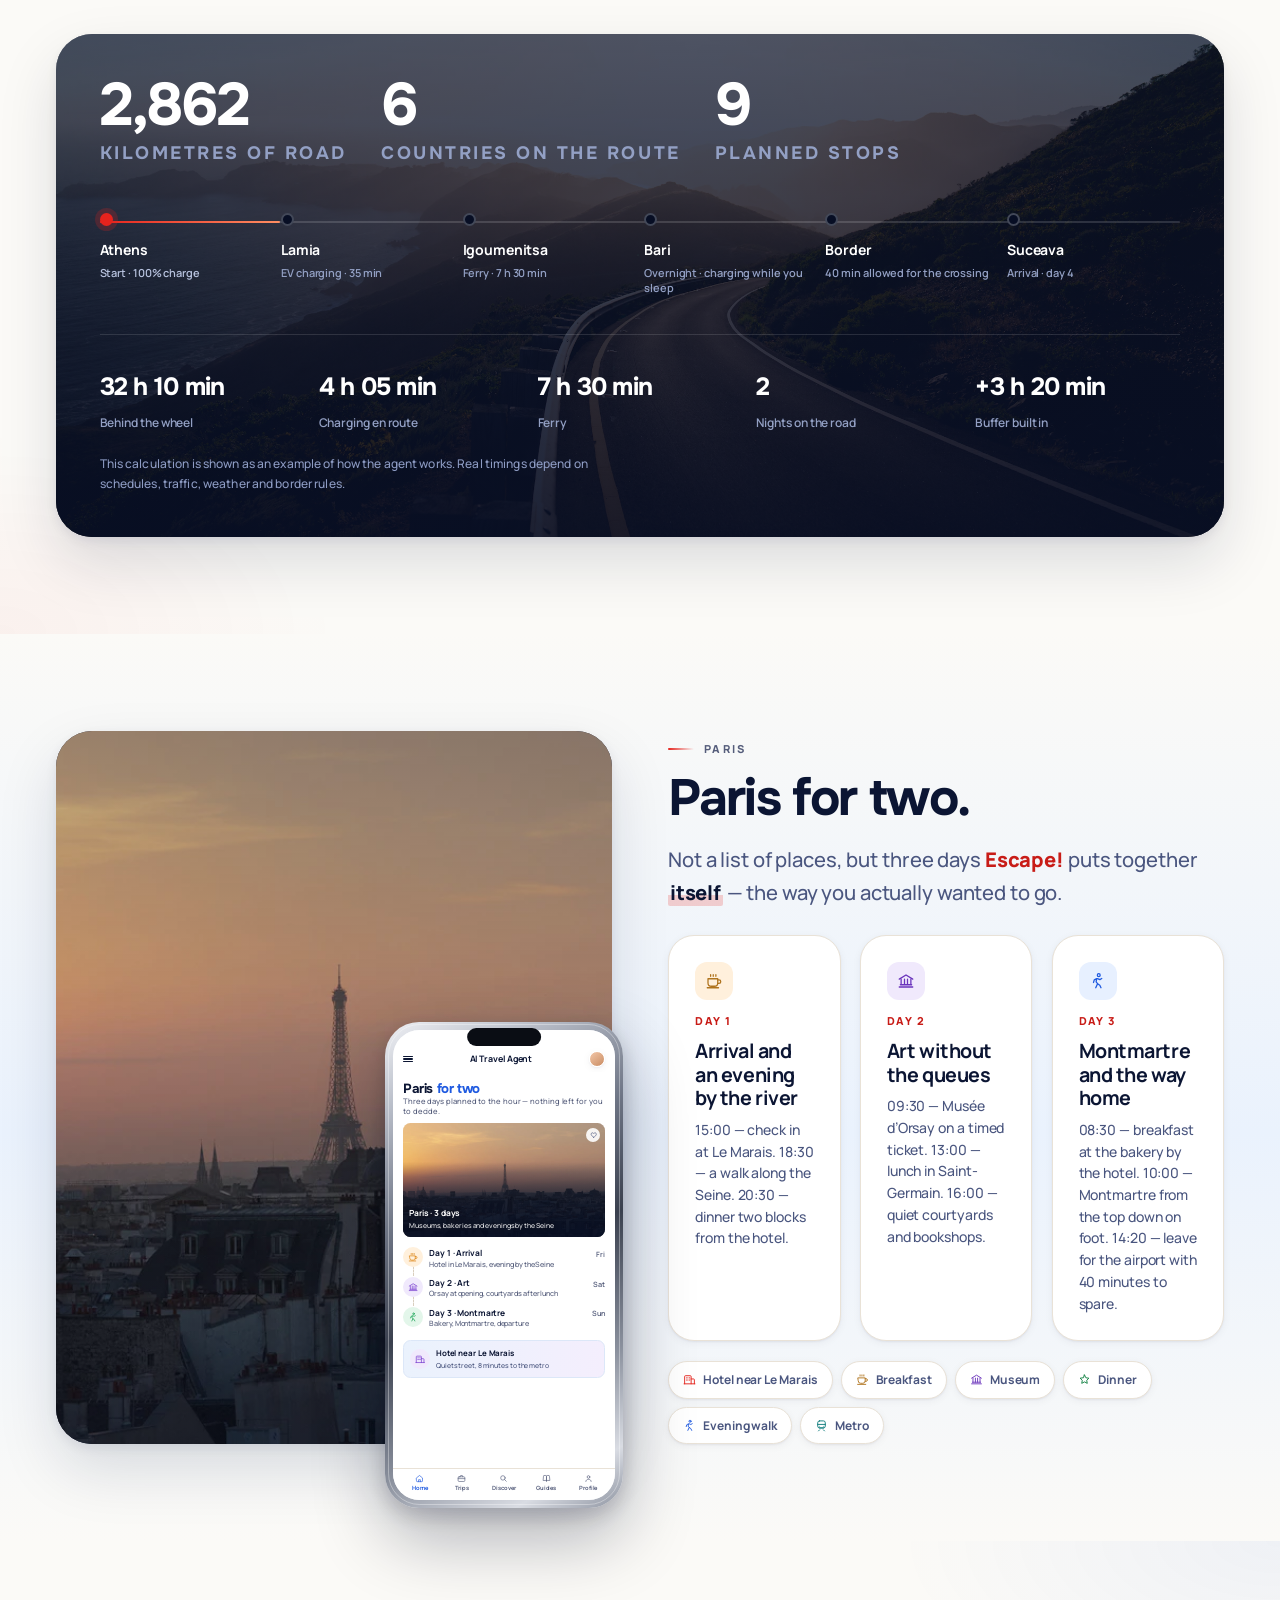
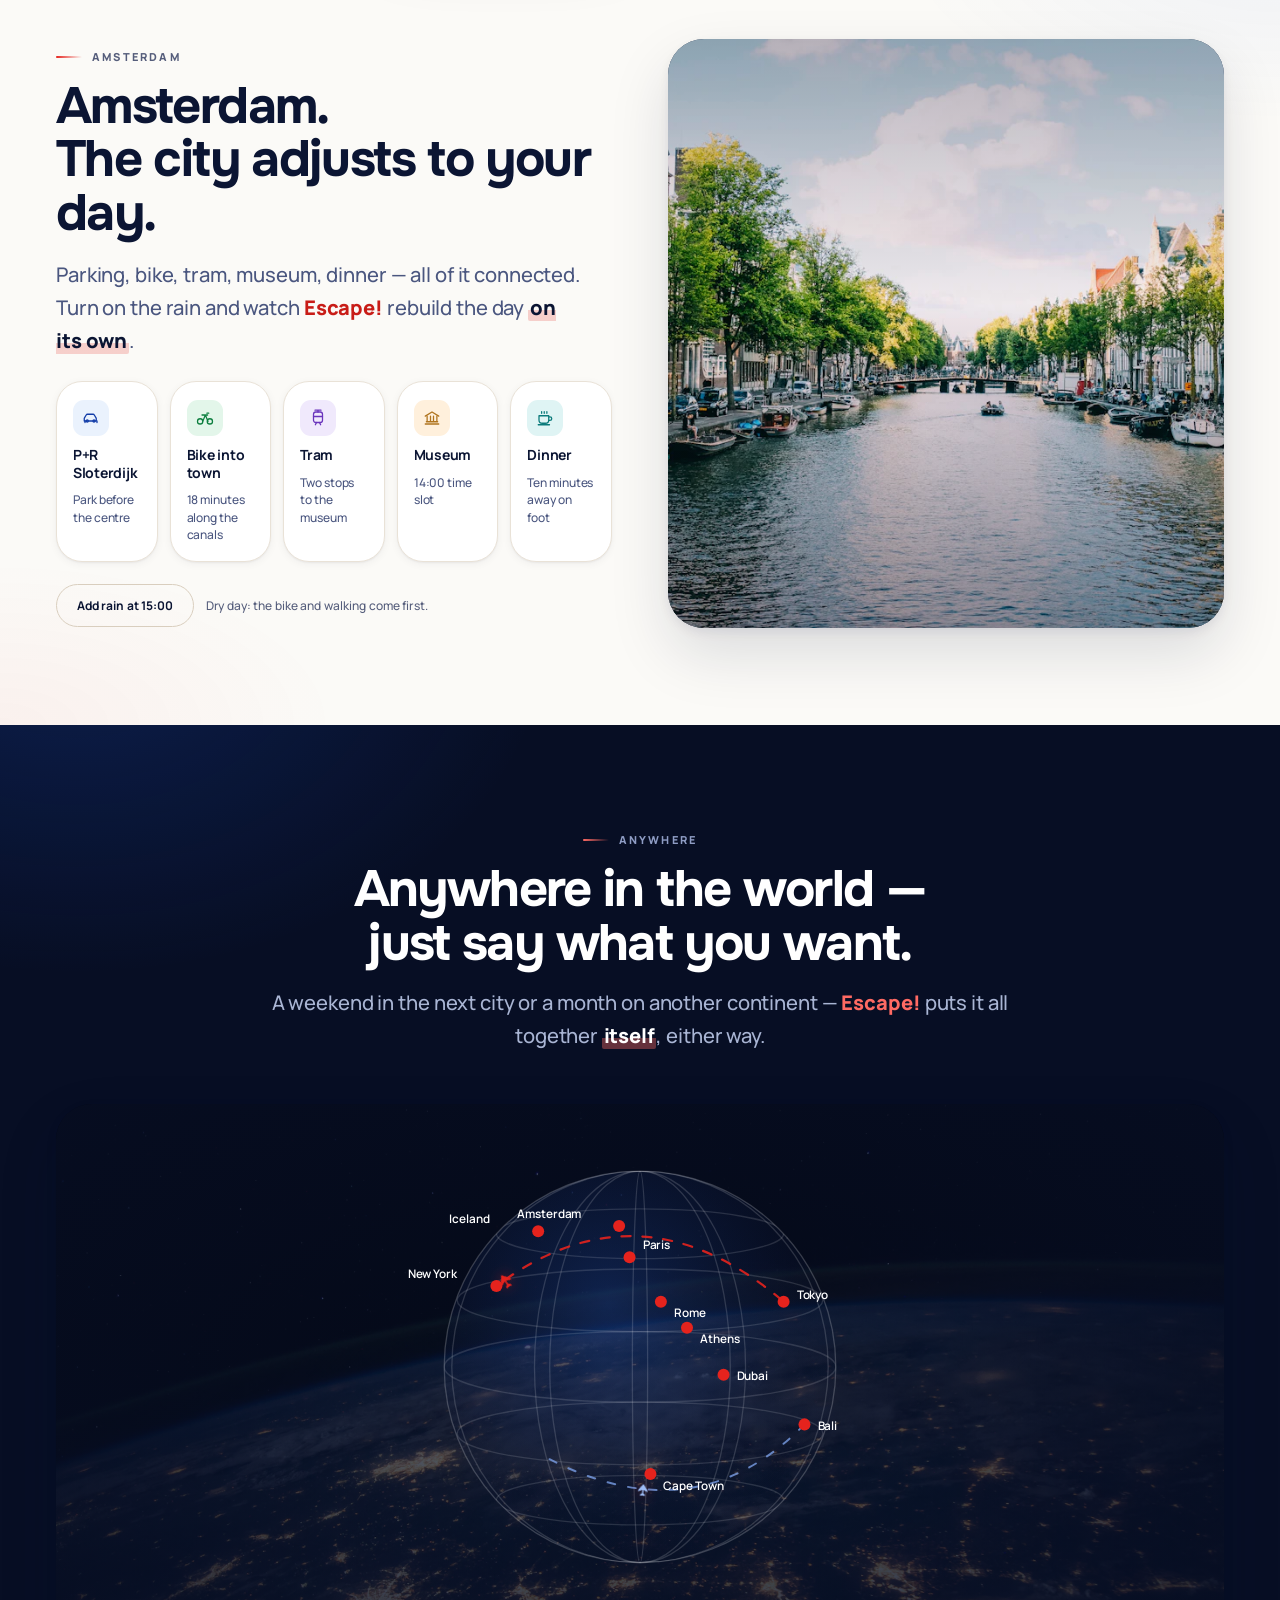
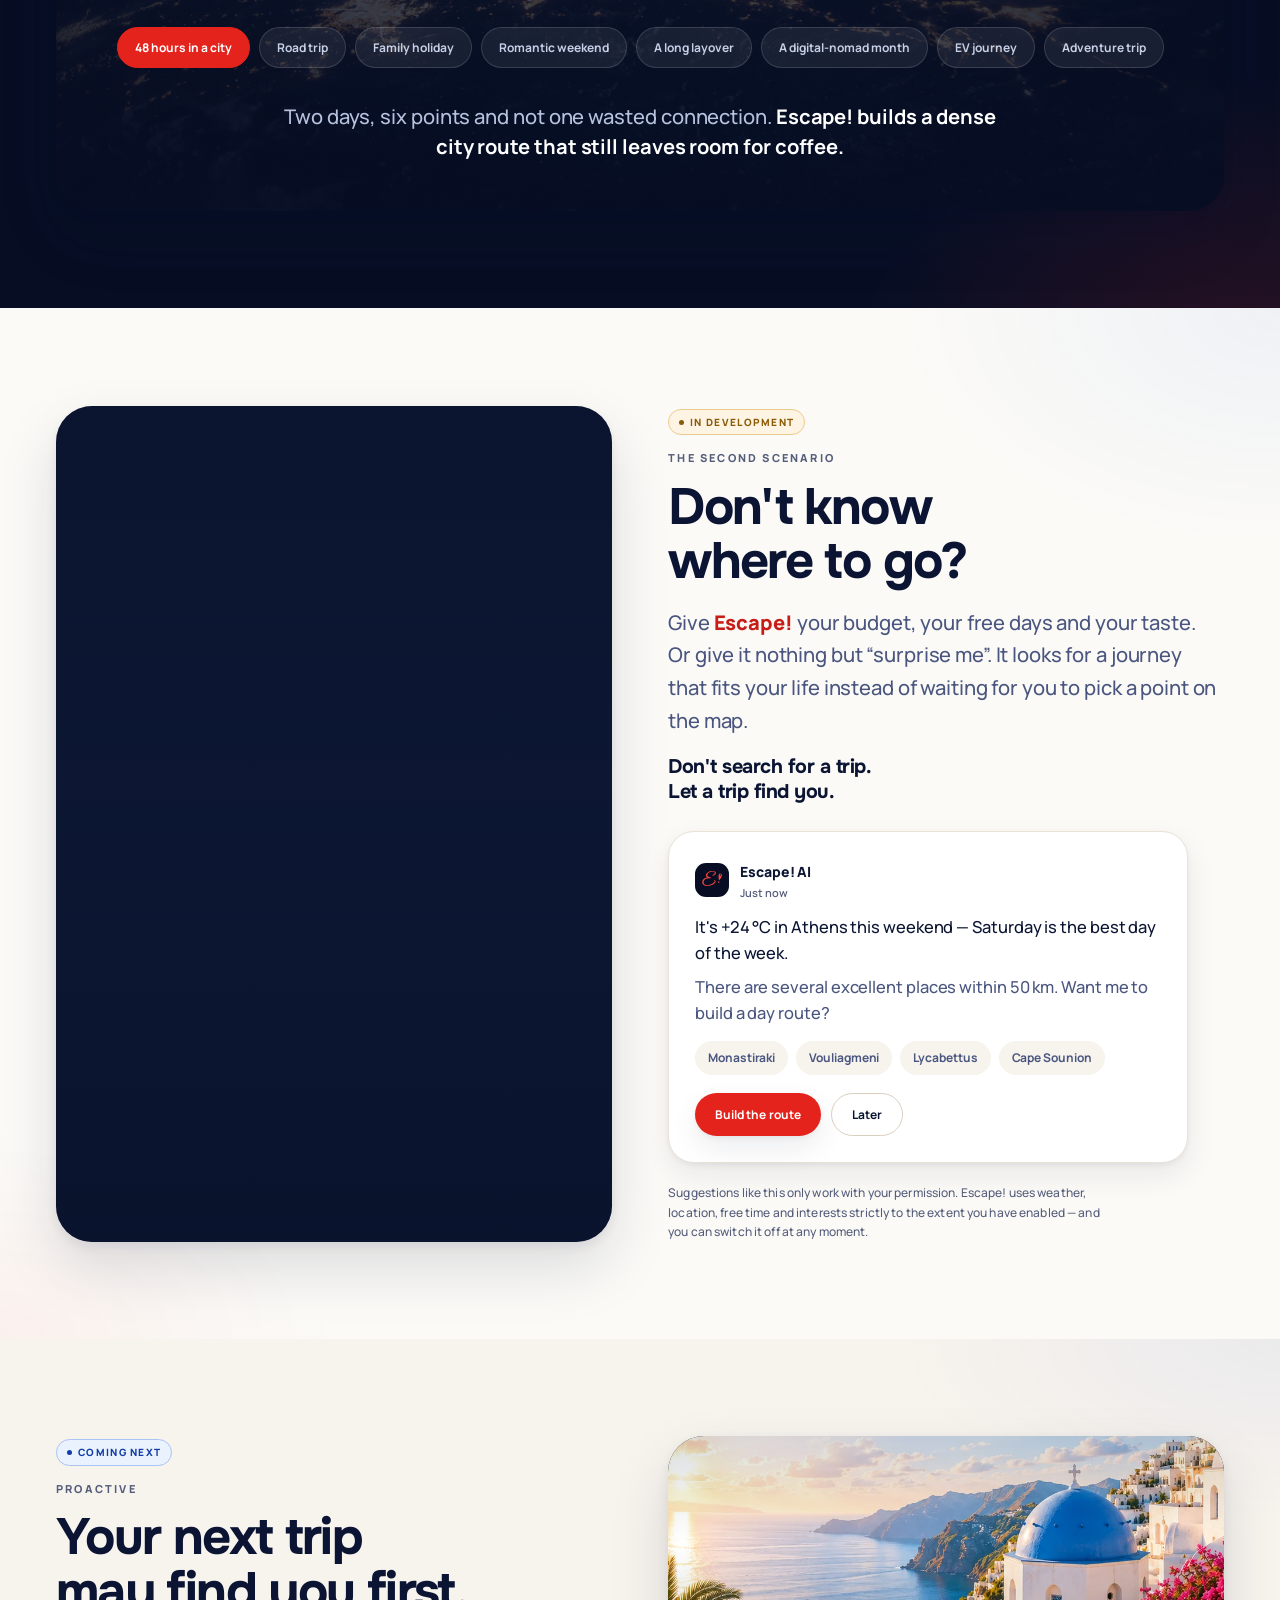
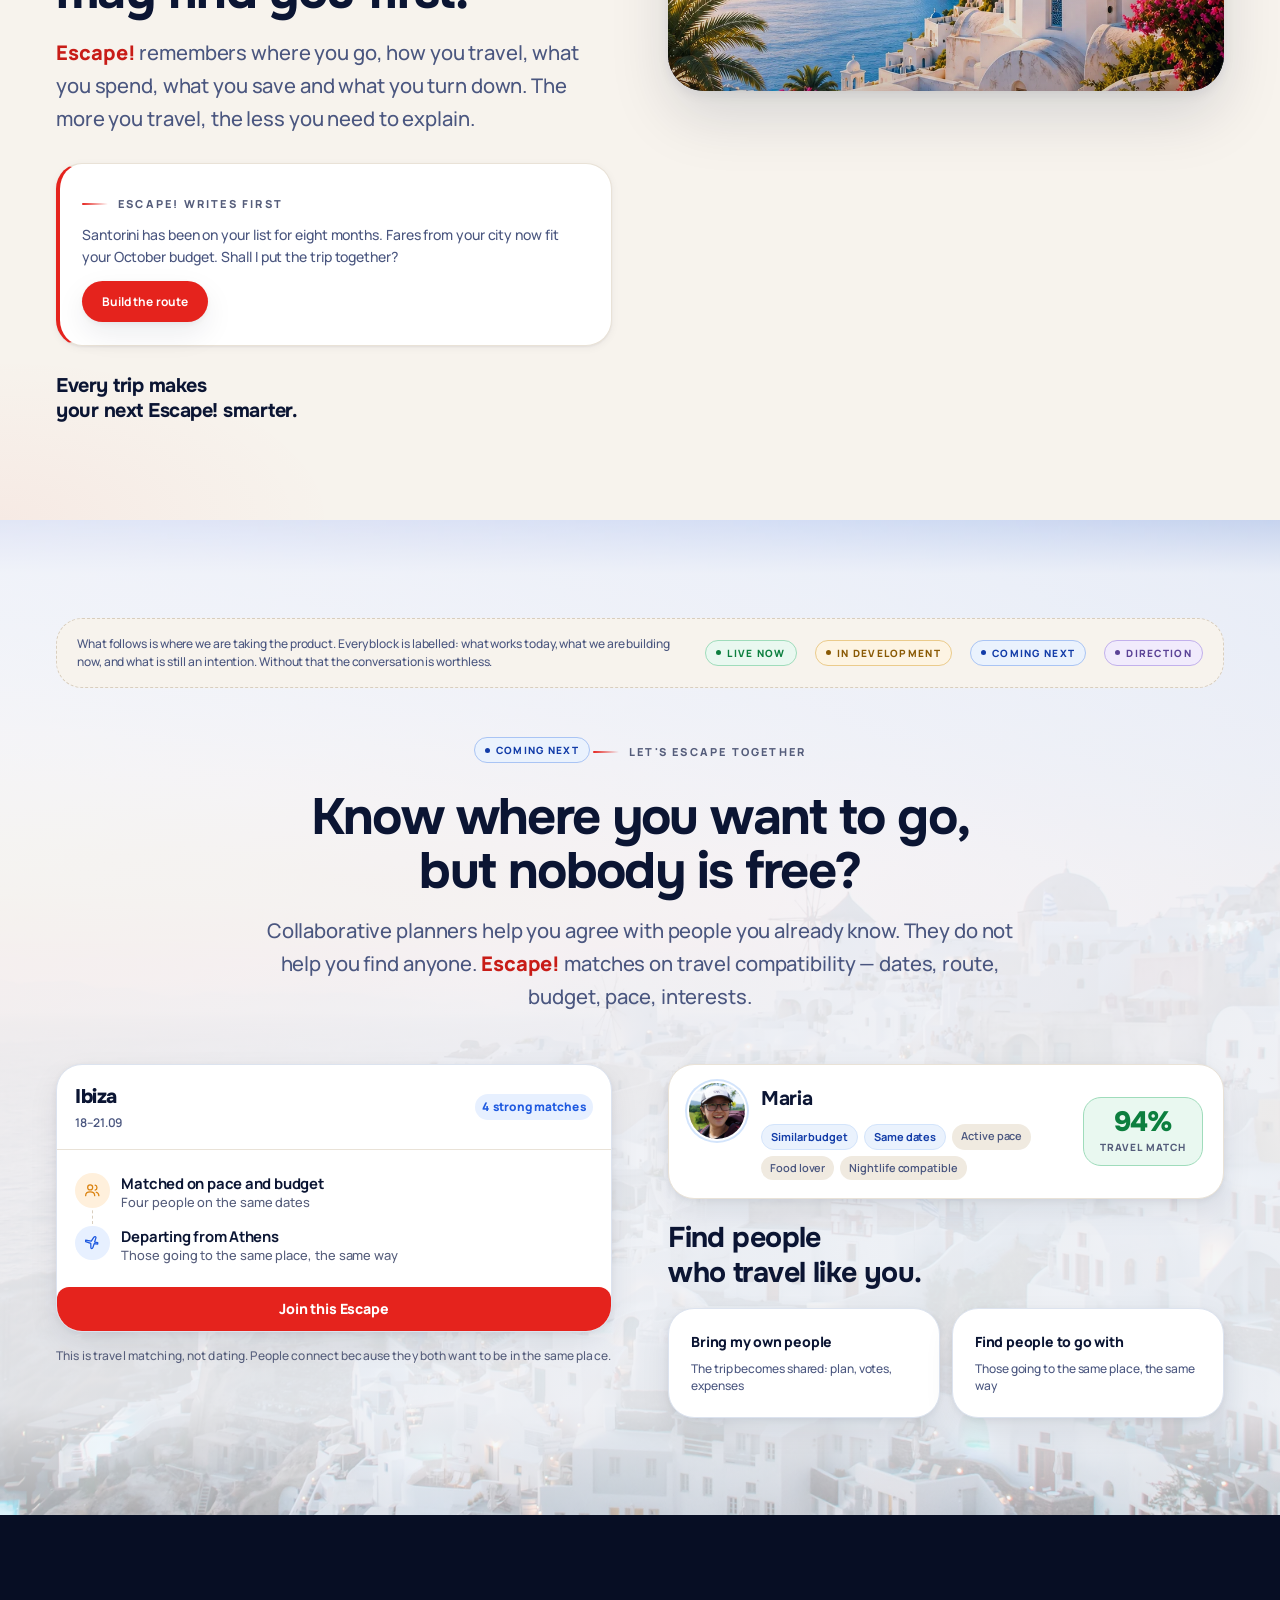
==== commit fdd9b06a: "Kill the rectangle on Anywhere, and warm the neutrals The rectangle you saw behind the globe was the" ====
--- a/index.html
+++ b/index.html
@@ -37,7 +37,7 @@
 <link rel="preload" as="font" type="font/woff2" href="/assets/fonts/greatvibes-latin-400.woff2" crossorigin>
 <link rel="preload" as="font" type="font/woff2" href="/assets/fonts/onest-latin-700.woff2" crossorigin>
 <link rel="stylesheet" href="/assets/fonts.css?v=f9acb6e106">
-<link rel="stylesheet" href="/assets/styles.css?v=7f852906e9">
+<link rel="stylesheet" href="/assets/styles.css?v=f4be6b2117">
 
 <script type="application/ld+json">
 {"@context":"https://schema.org","@type":"SoftwareApplication","name":"Escape! AI Travel Agent","applicationCategory":"TravelApplication","operatingSystem":"iOS, Android","url":"https://www.escapetravel.site/","description":"Personal AI travel agent that plans, organises and accompanies a whole journey — routes, tickets, hotels, cars, EV charging, transfers, weather and recommendations in one agent.","inLanguage":["ru","uk","en"],"author":{"@type":"Person","name":"Dmytro Sukhyna"},"publisher":{"@type":"Organization","name":"Escape!","url":"https://www.escapetravel.site/","email":"escape.travel.ai@gmail.com"}}
@@ -920,10 +920,7 @@
 </section>
 
 <!-- ===== 13 ANYWHERE IN THE WORLD ===== -->
-<section class="section section--dark section--photo" id="world">
-  <div class="section__bg" aria-hidden="true">
-    <img src="/img/earth-sm.webp" srcset="/img/earth-sm.webp 1200w, /img/earth-lg.webp 2200w" sizes="100vw" width="1200" height="675" loading="lazy" decoding="async" alt="">
-  </div>
+<section class="section section--dark" id="world">
   <div class="wrap">
     <div class="head head--center rv">
       <span class="eyebrow" data-i18n="wldEyebrow">Весь мир</span>
--- a/assets/styles.css
+++ b/assets/styles.css
@@ -14,12 +14,12 @@
   --ink-2:#4A567F;
   --ink-3:#555D7B;
 
-  --white:#FFFFFF;
+  --white:#FFFDFA;
   --white-warm:#FBFAF7;
-  --surface:#F4F6FA;
-  --surface-2:#EAEEF6;
-  --line:#E2E7F0;
-  --line-strong:#CFD7E6;
+  --surface:#F7F3ED;
+  --surface-2:#F0EAE0;
+  --line:#E9E2D7;
+  --line-strong:#D9CEBE;
 
   --sky:#EAF2FD;
   --sky-2:#D3E4FB;
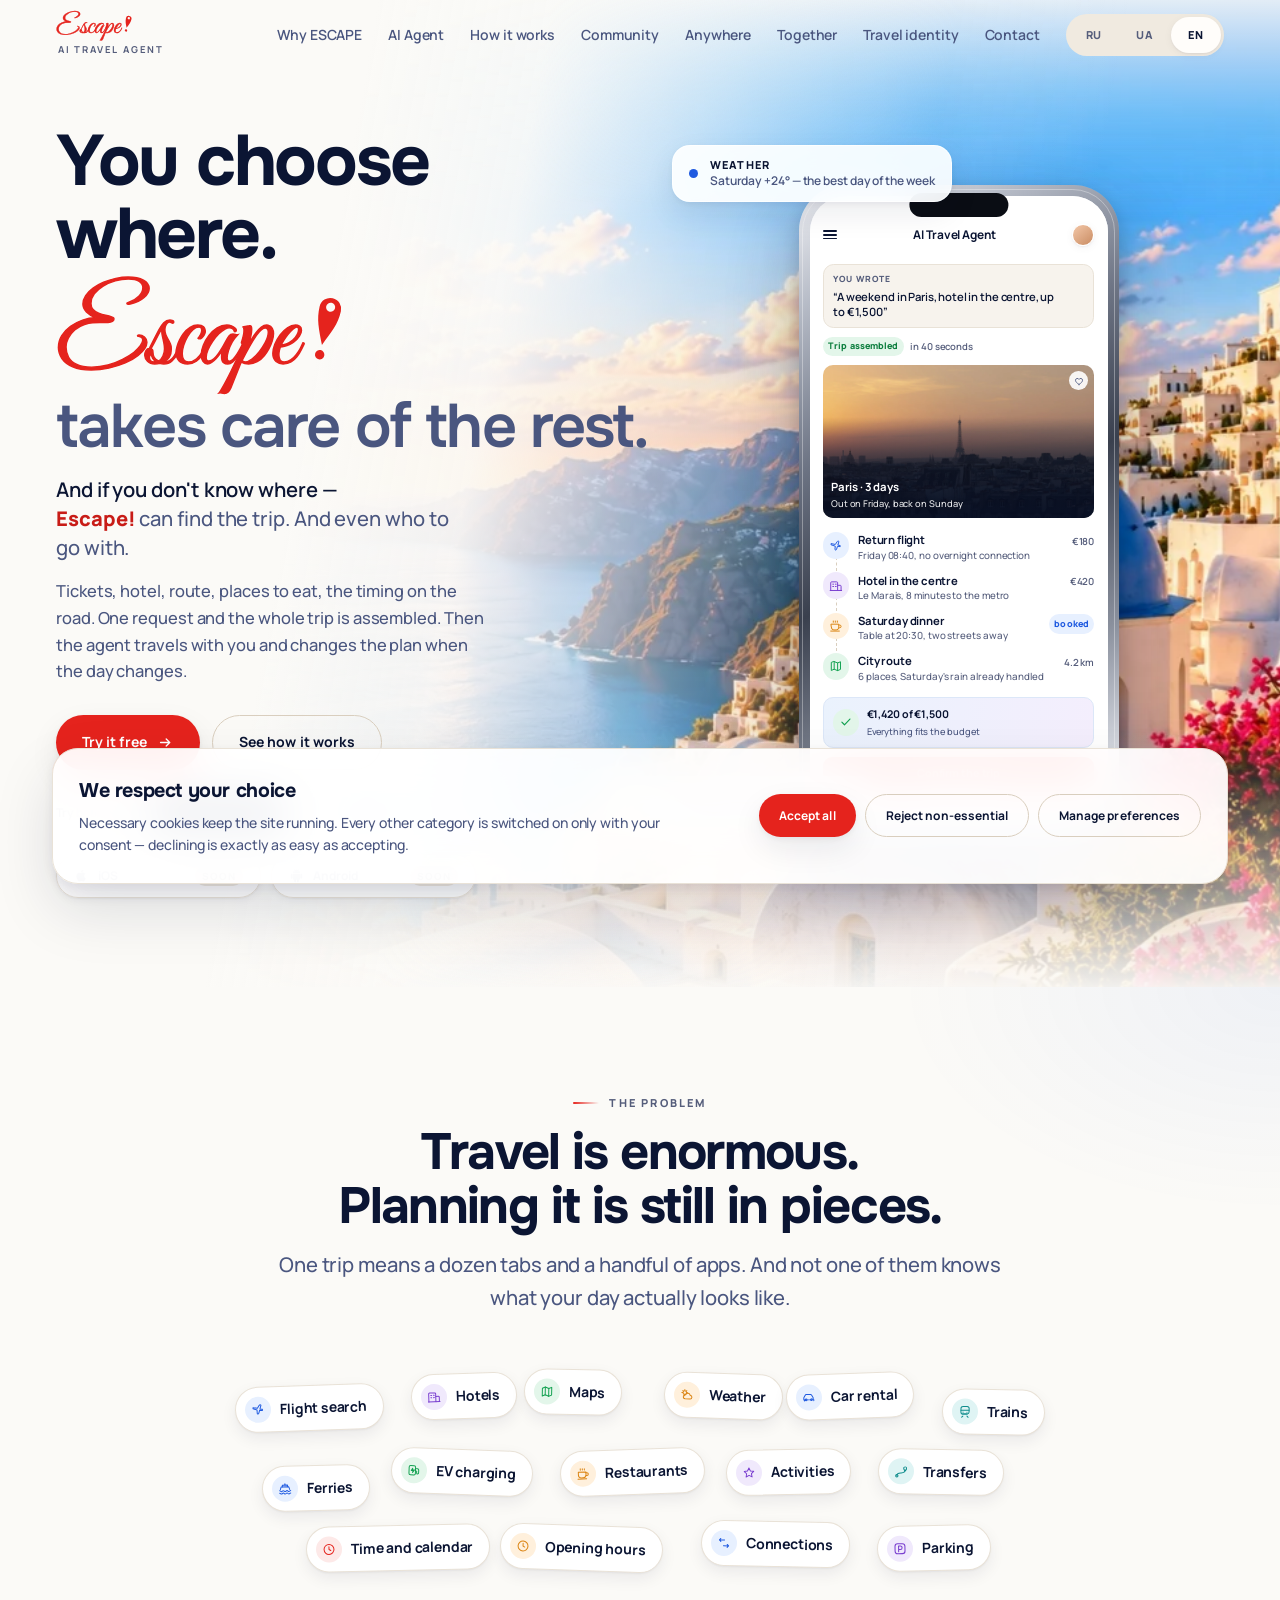
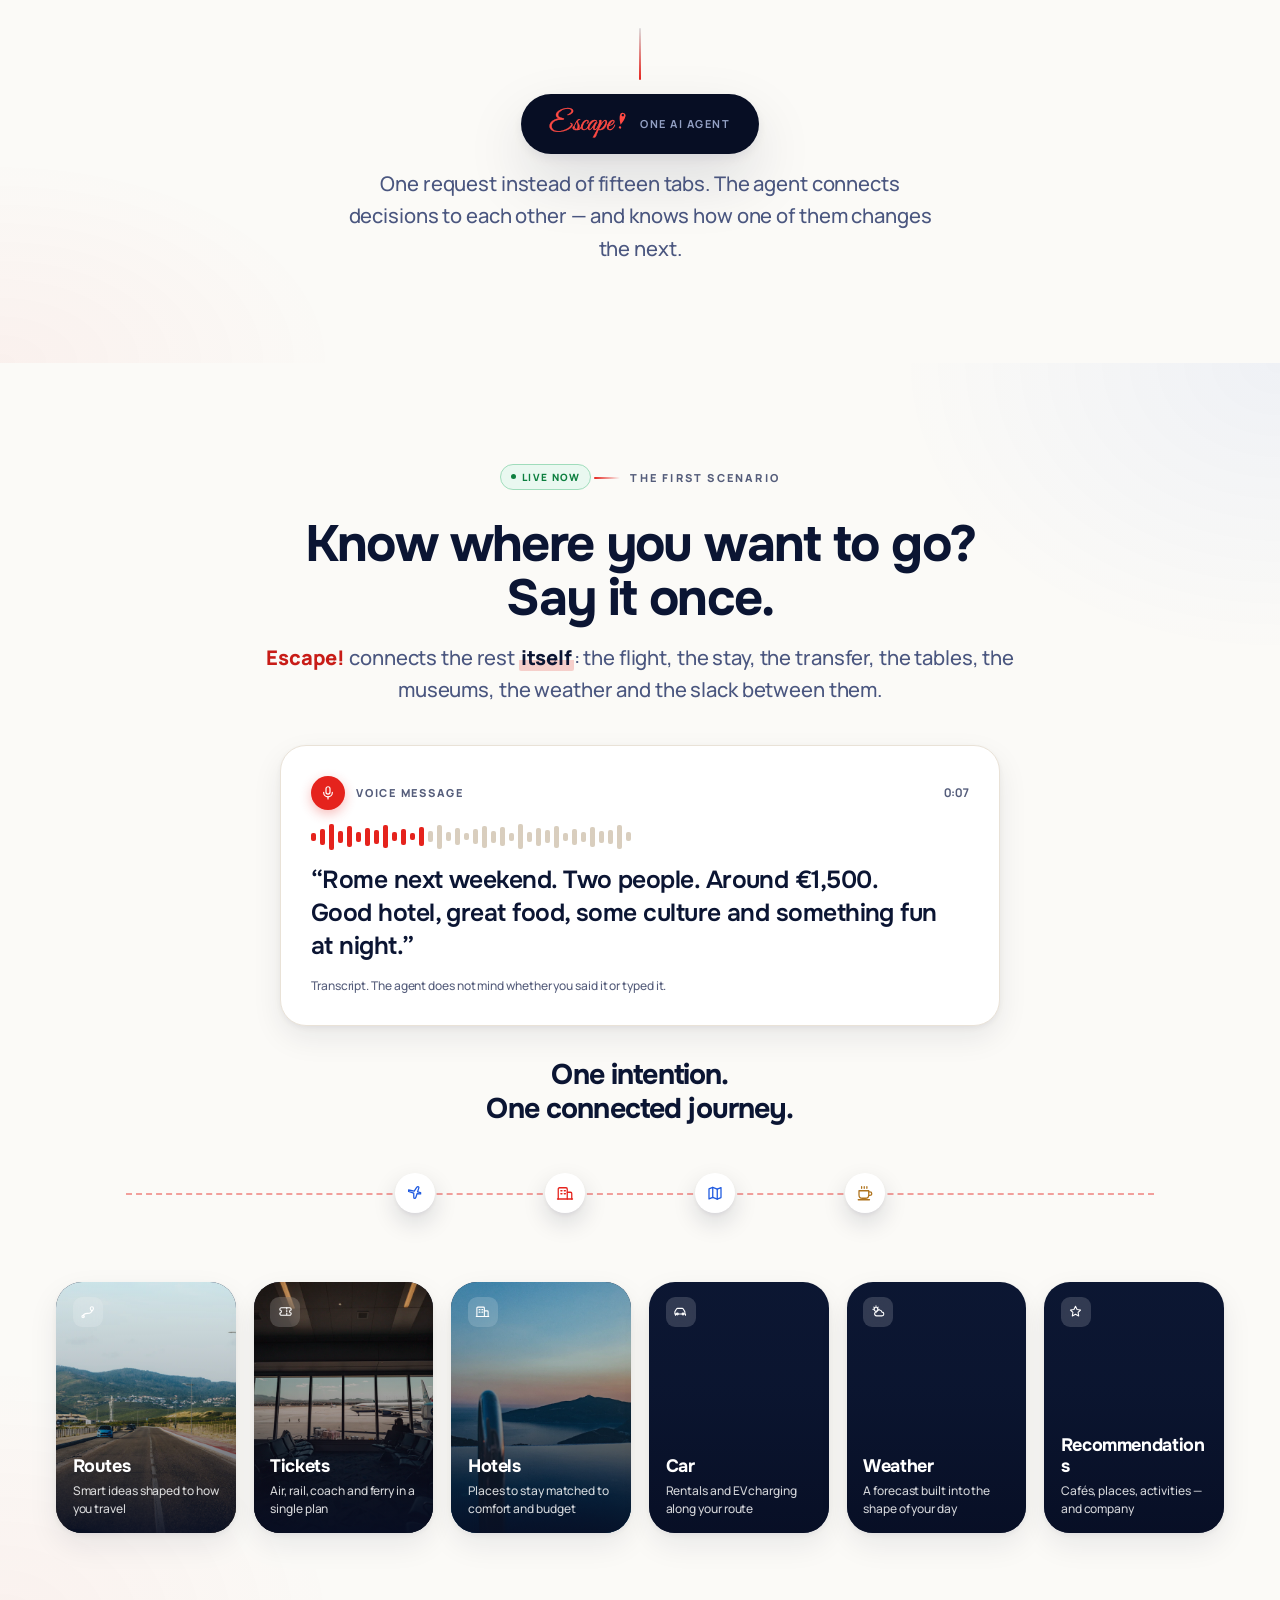
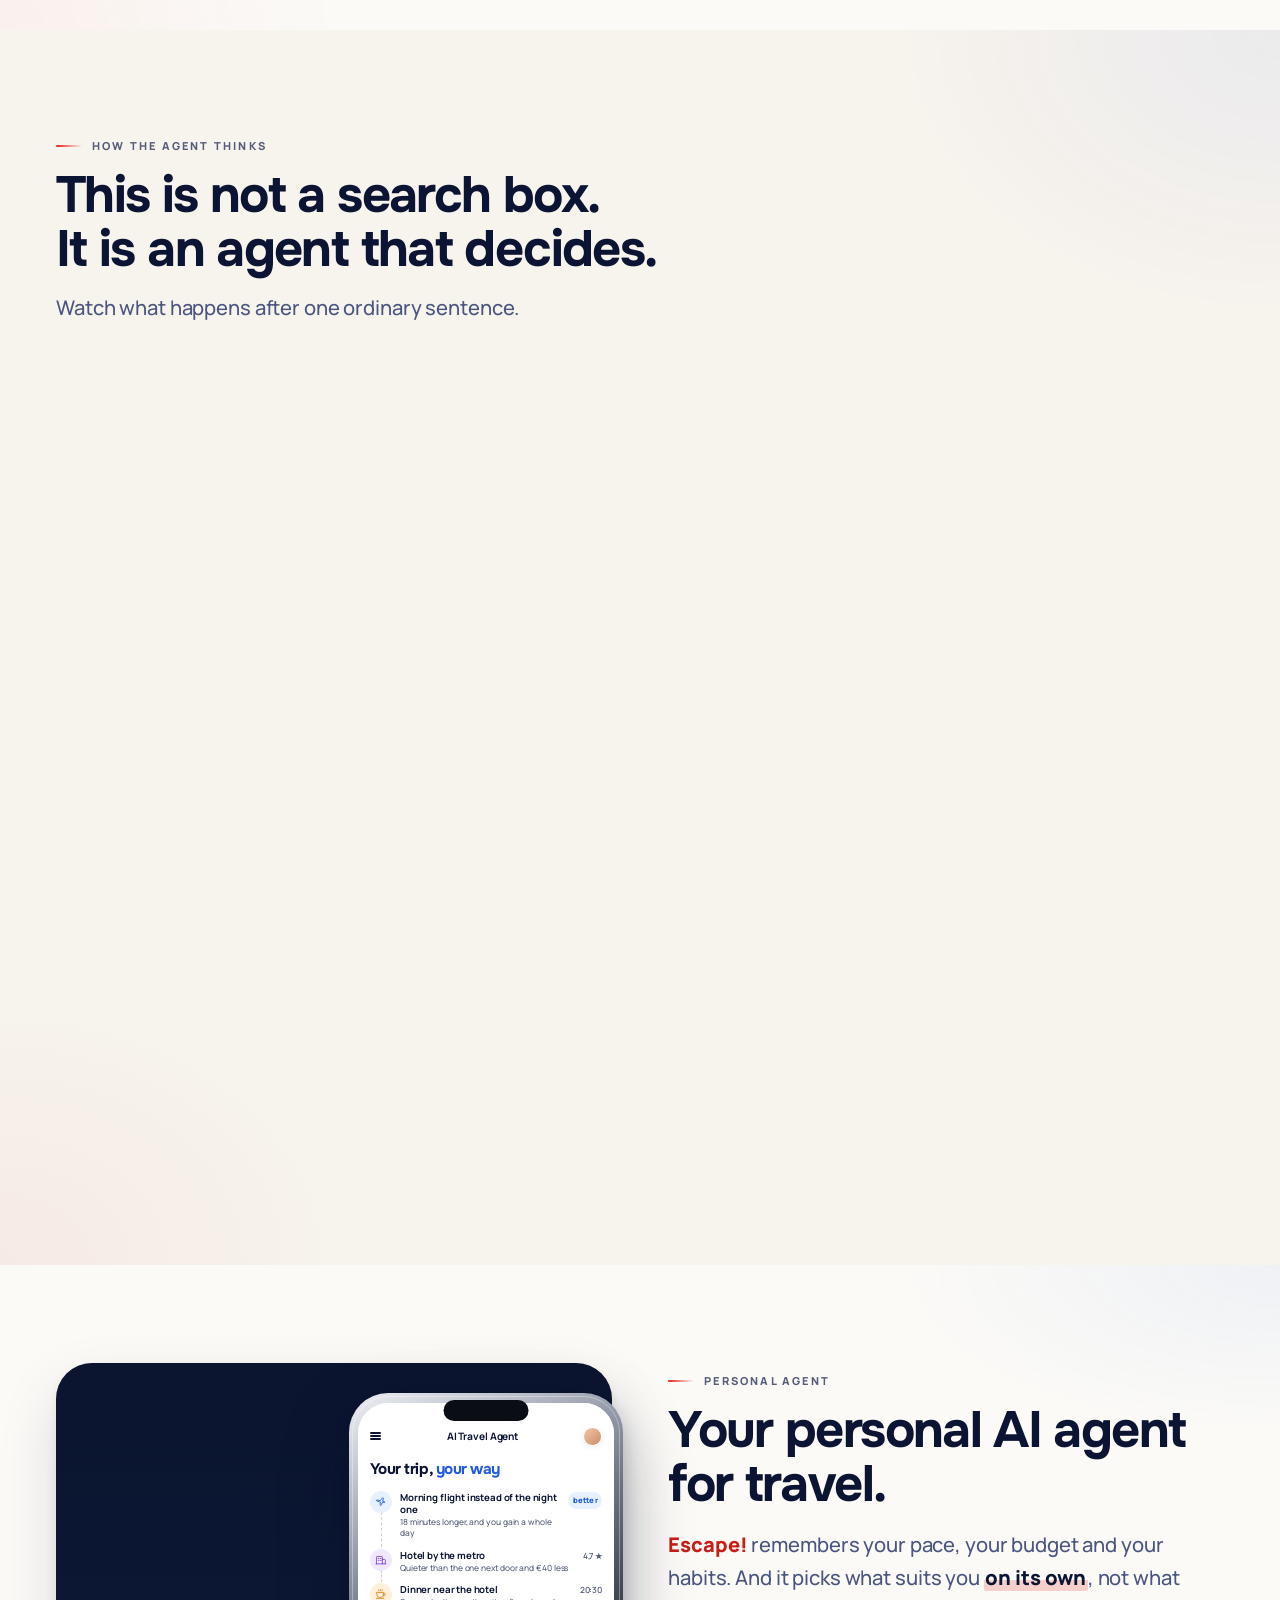
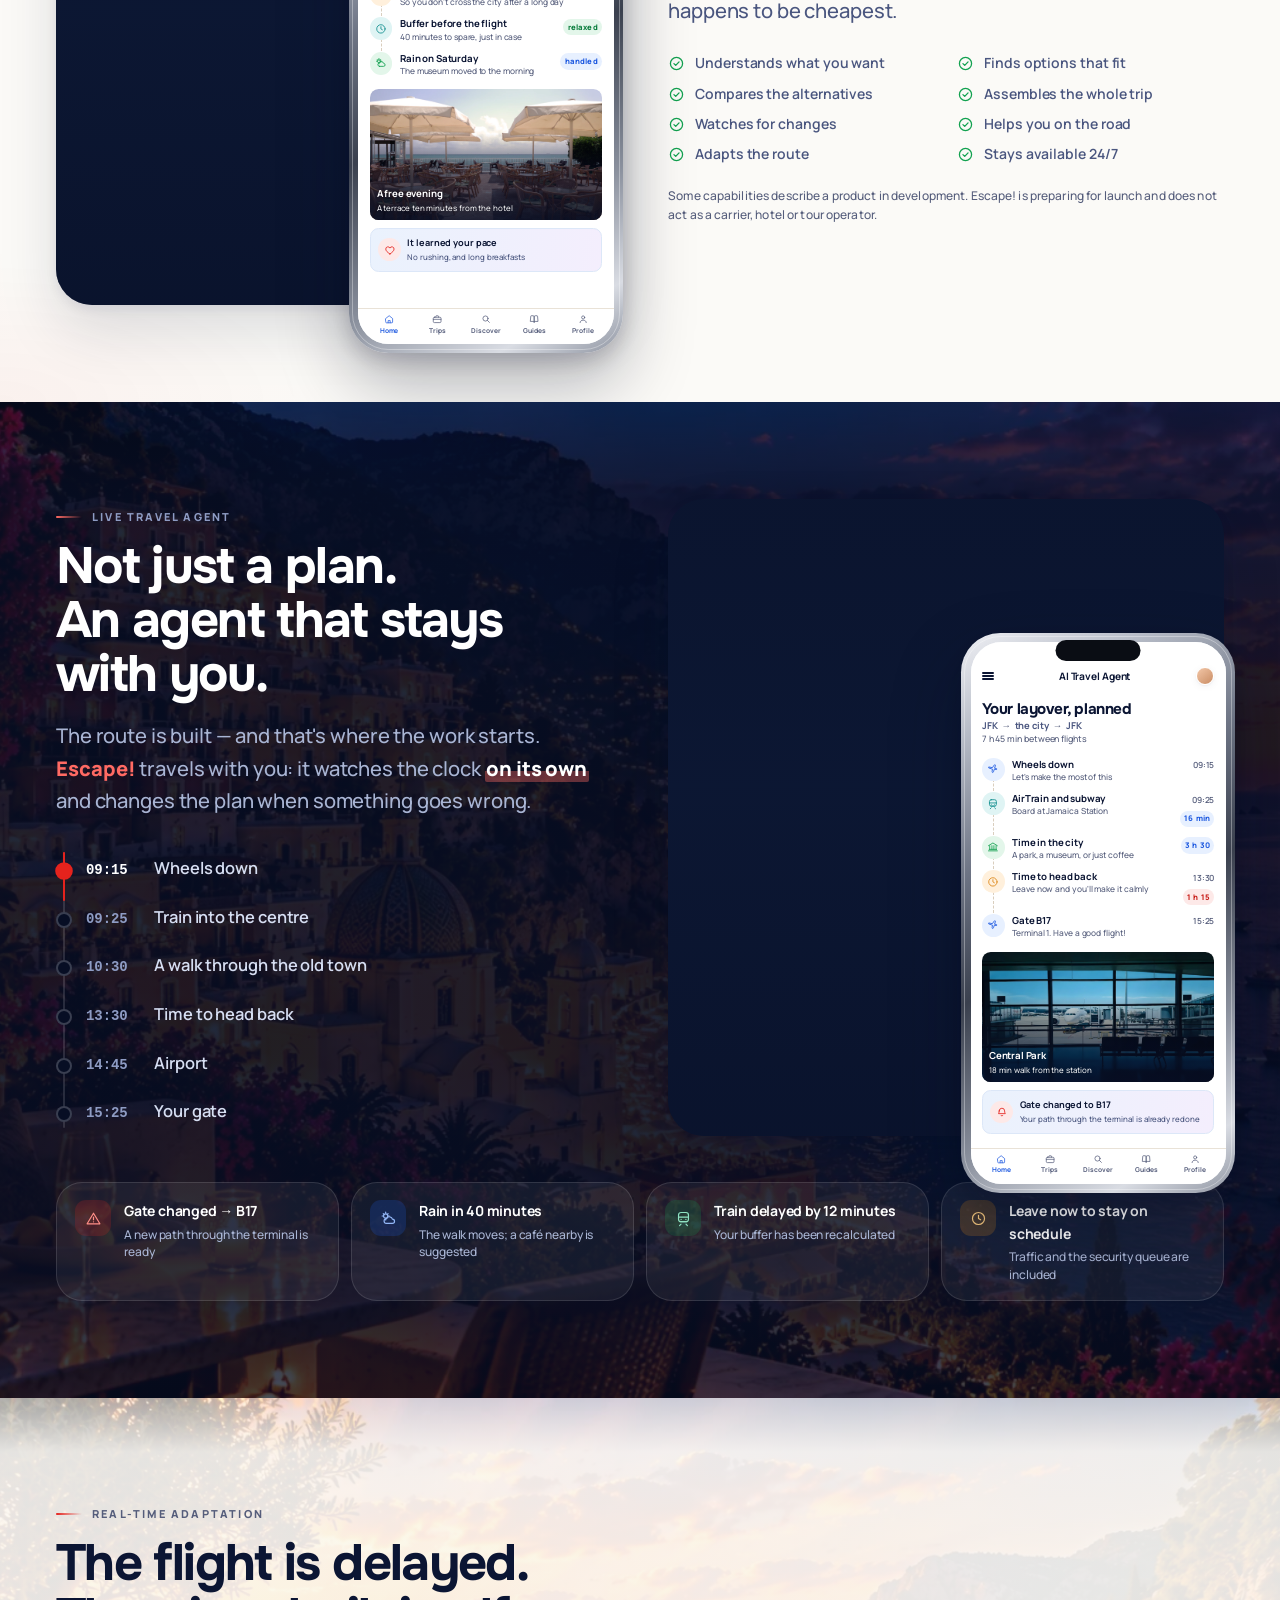
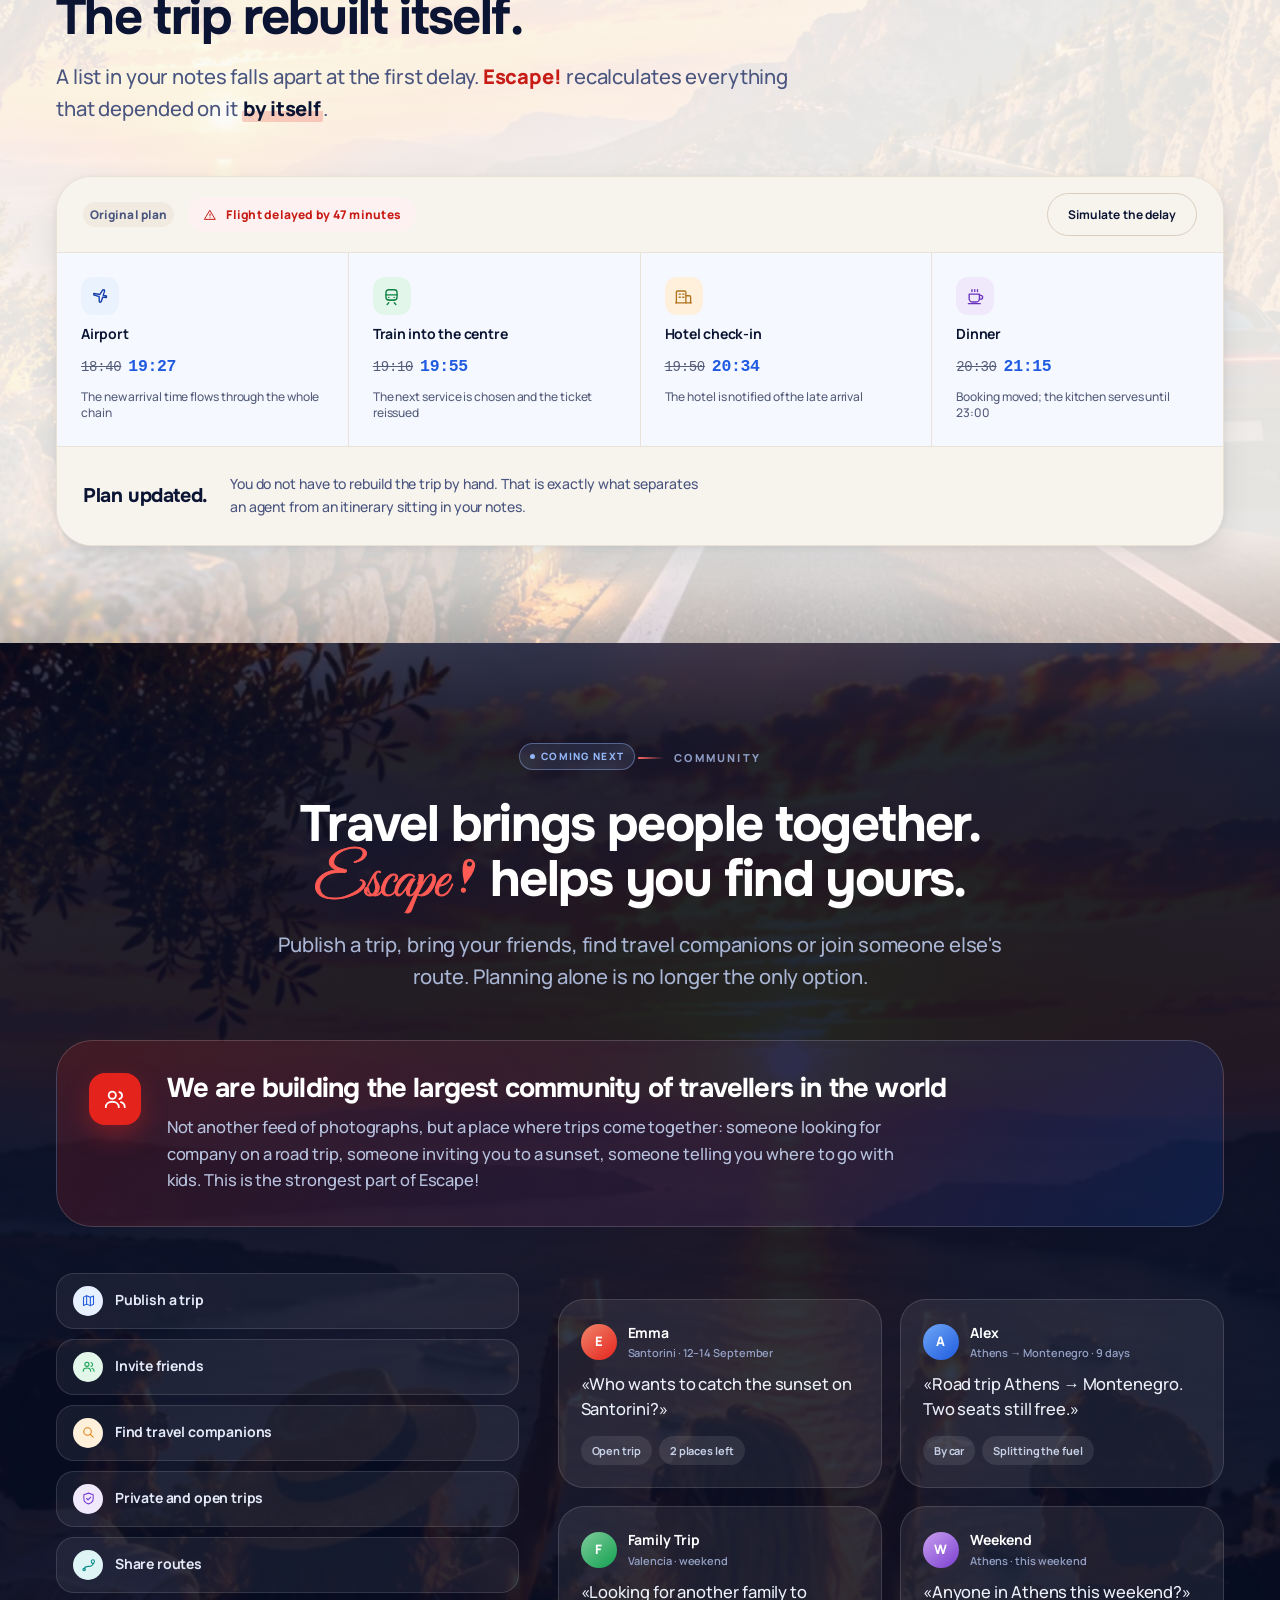
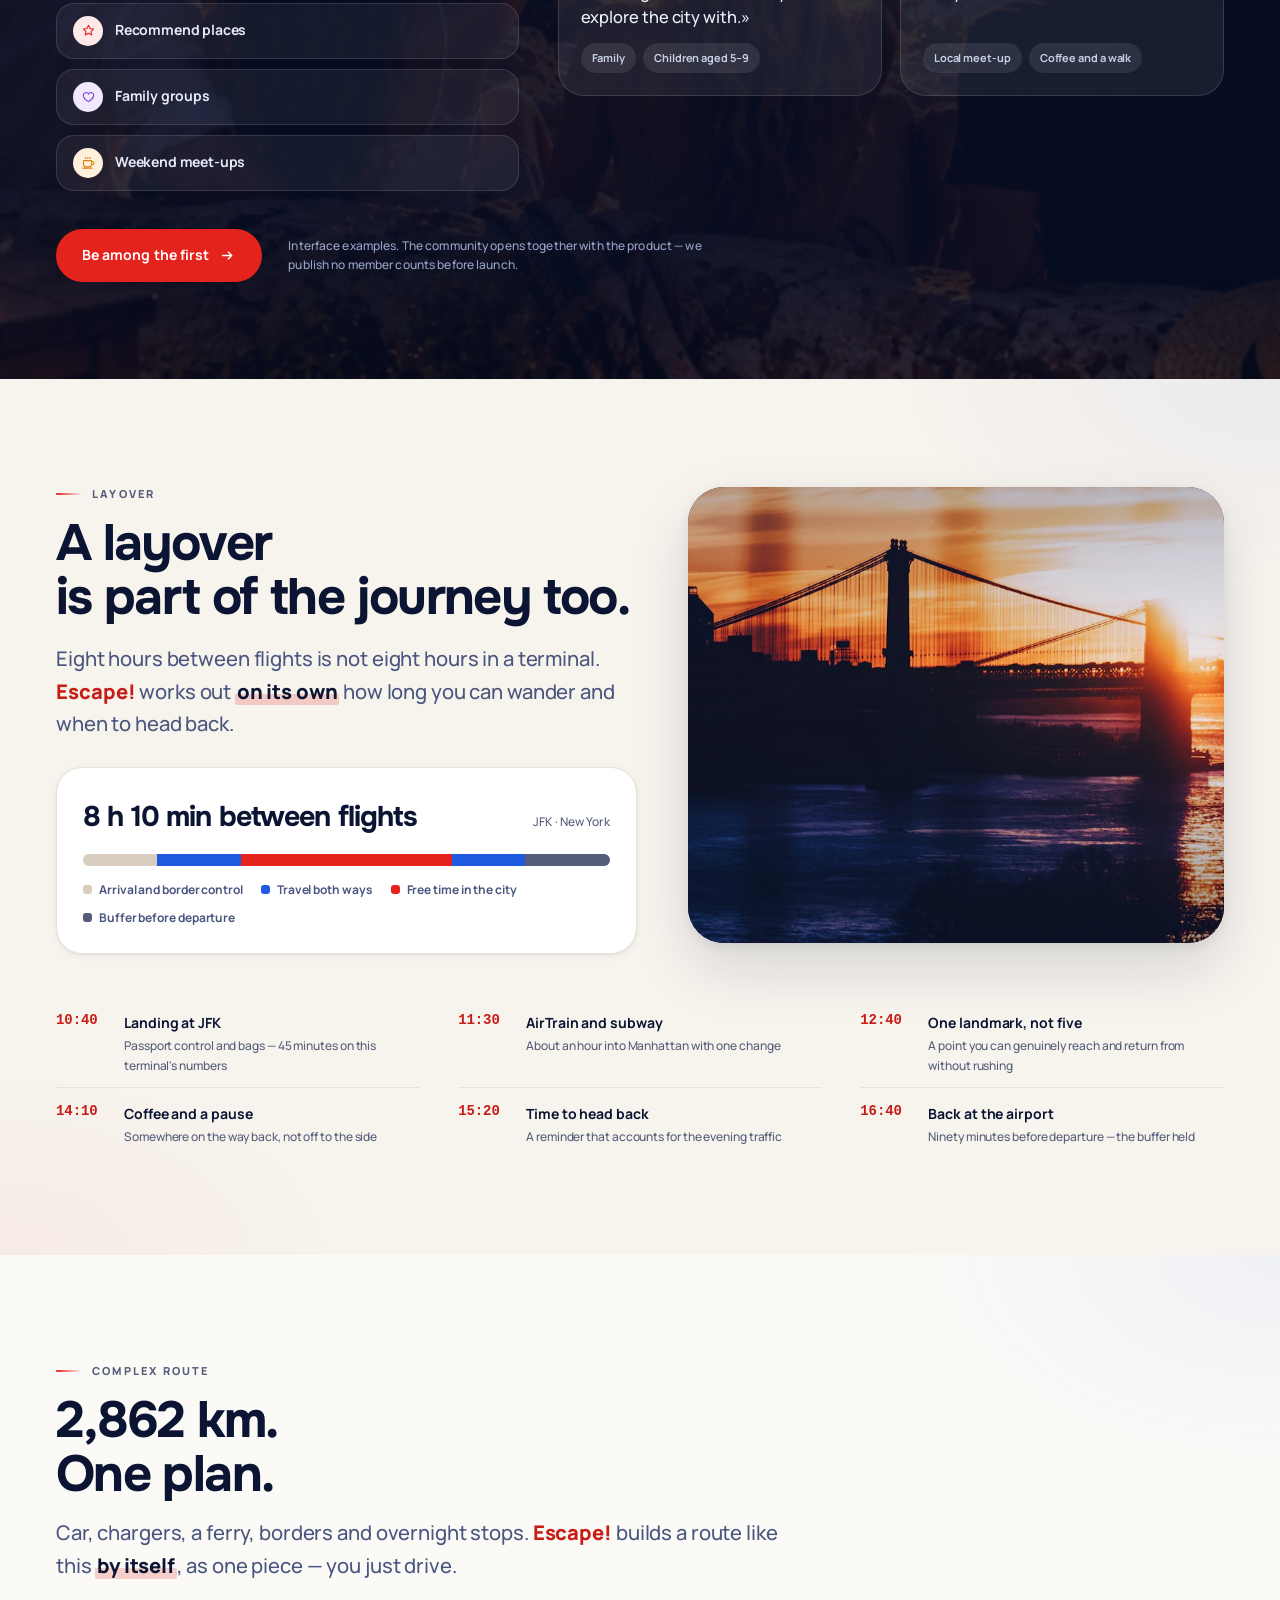
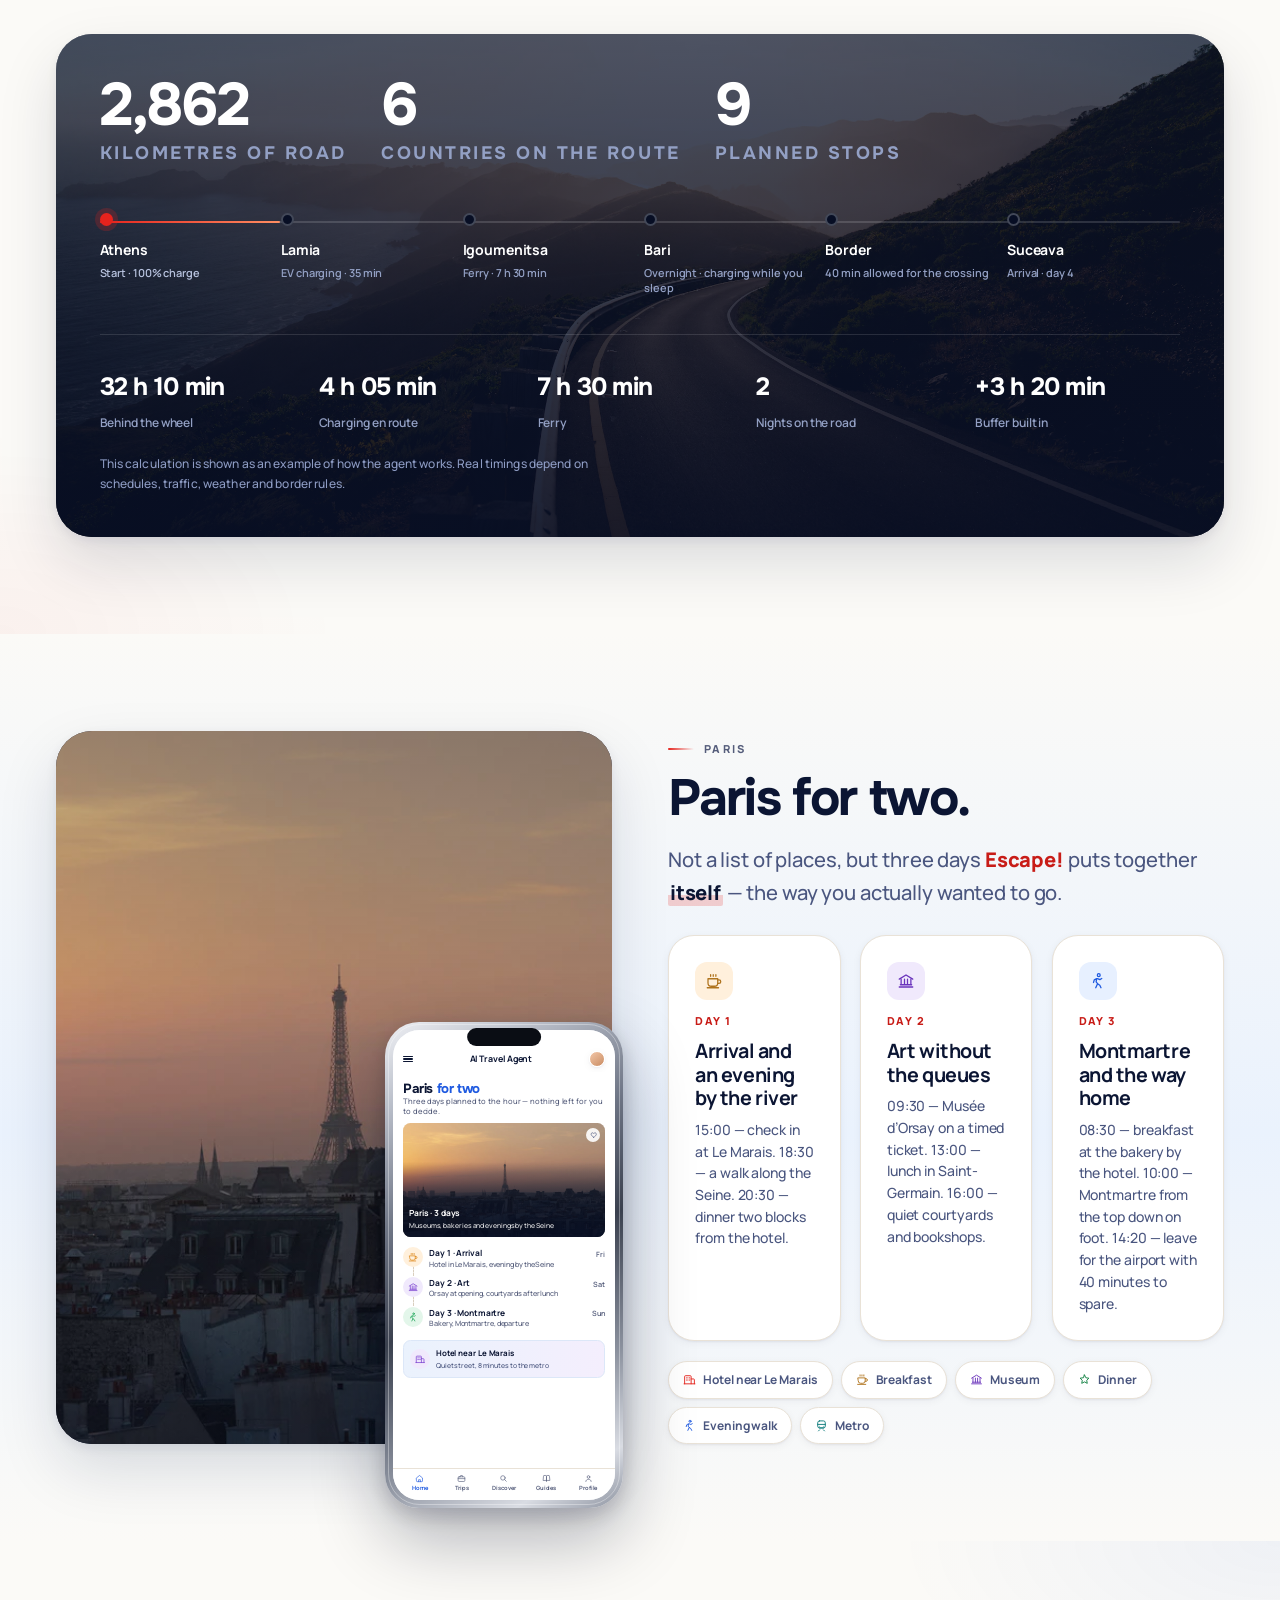
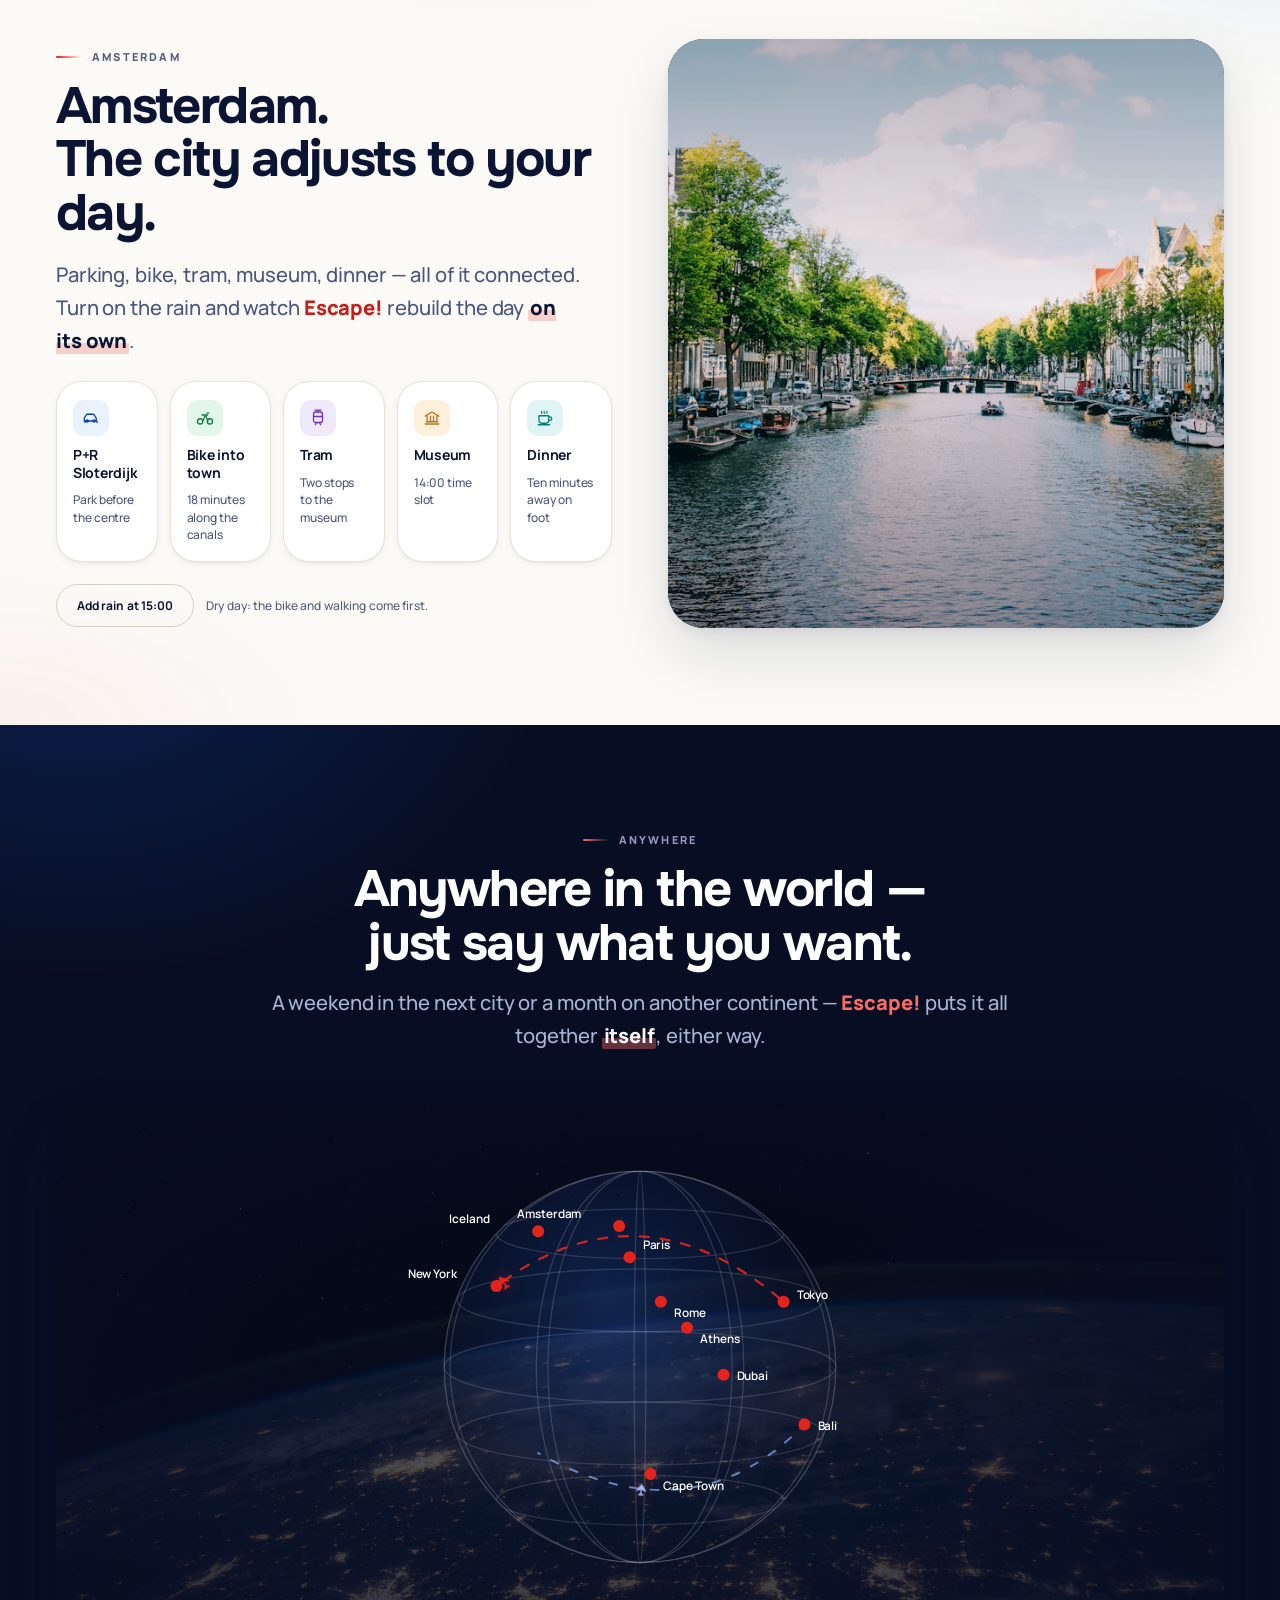
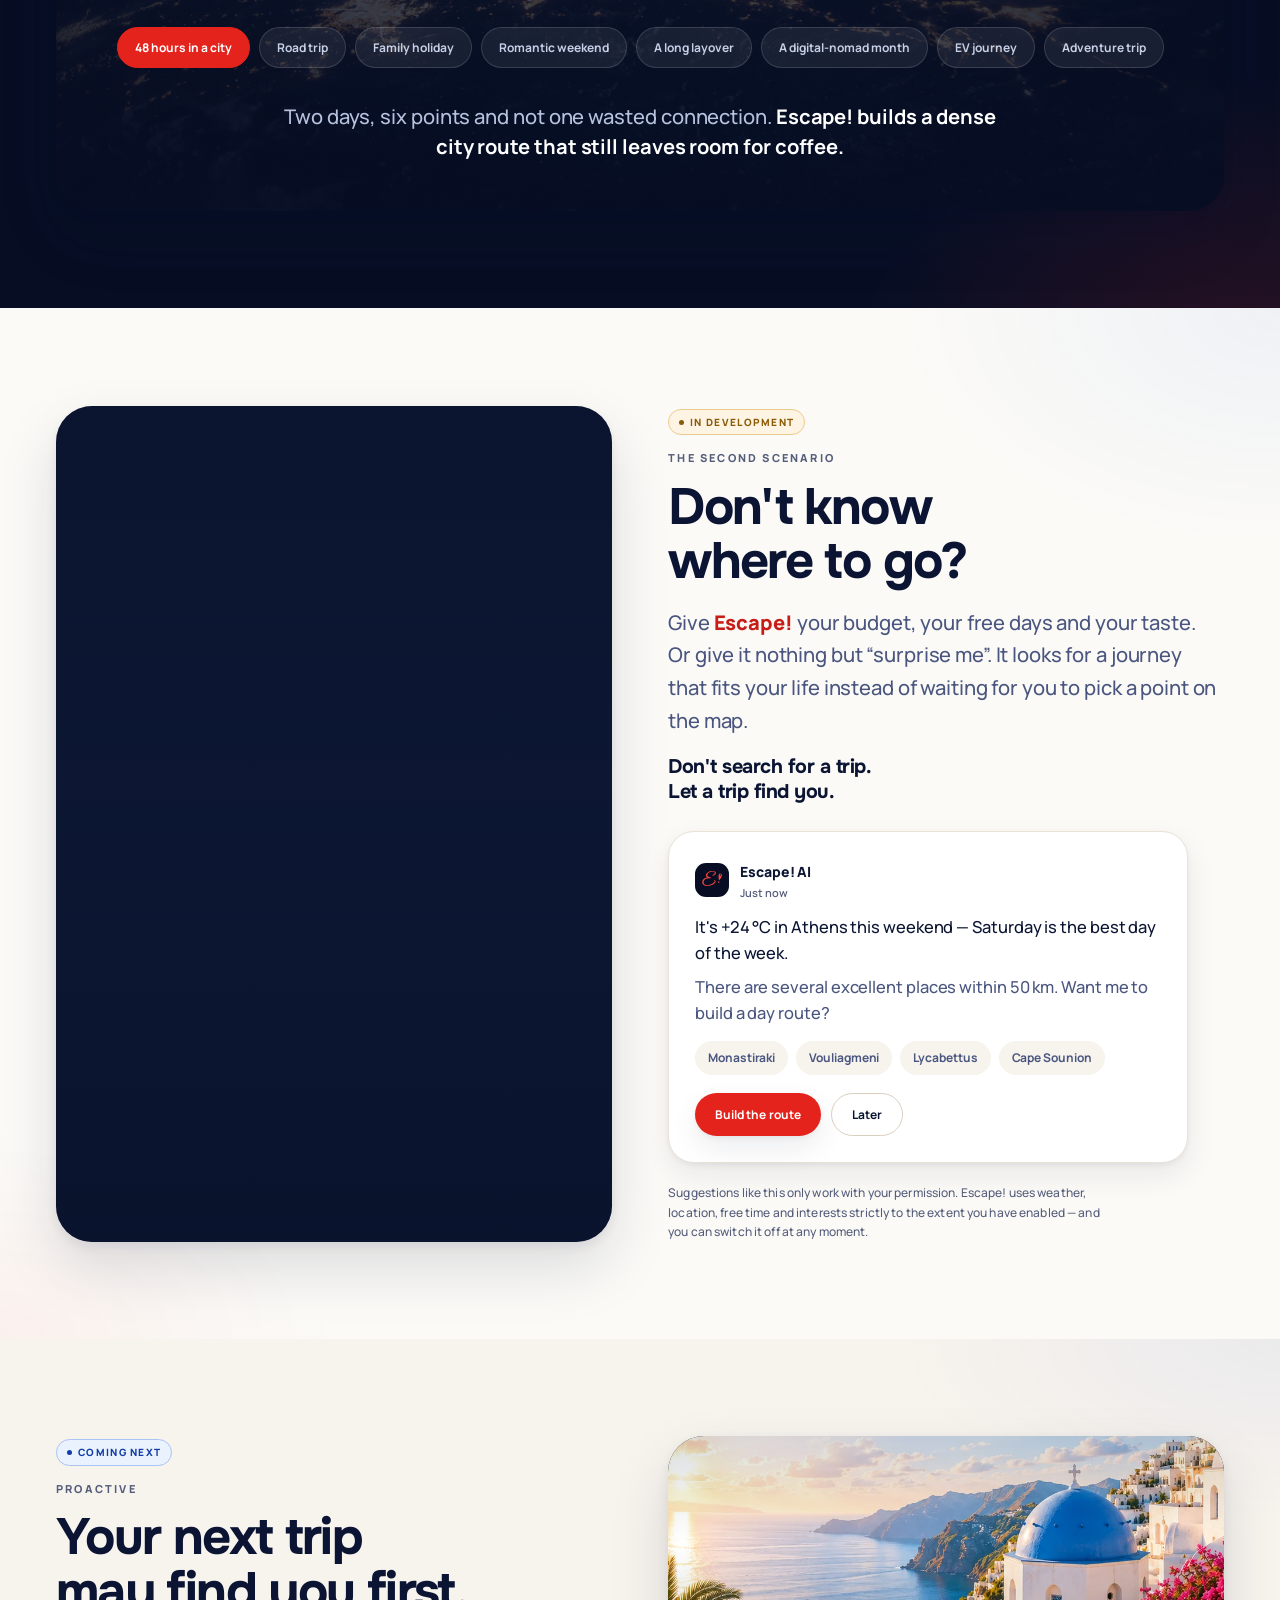
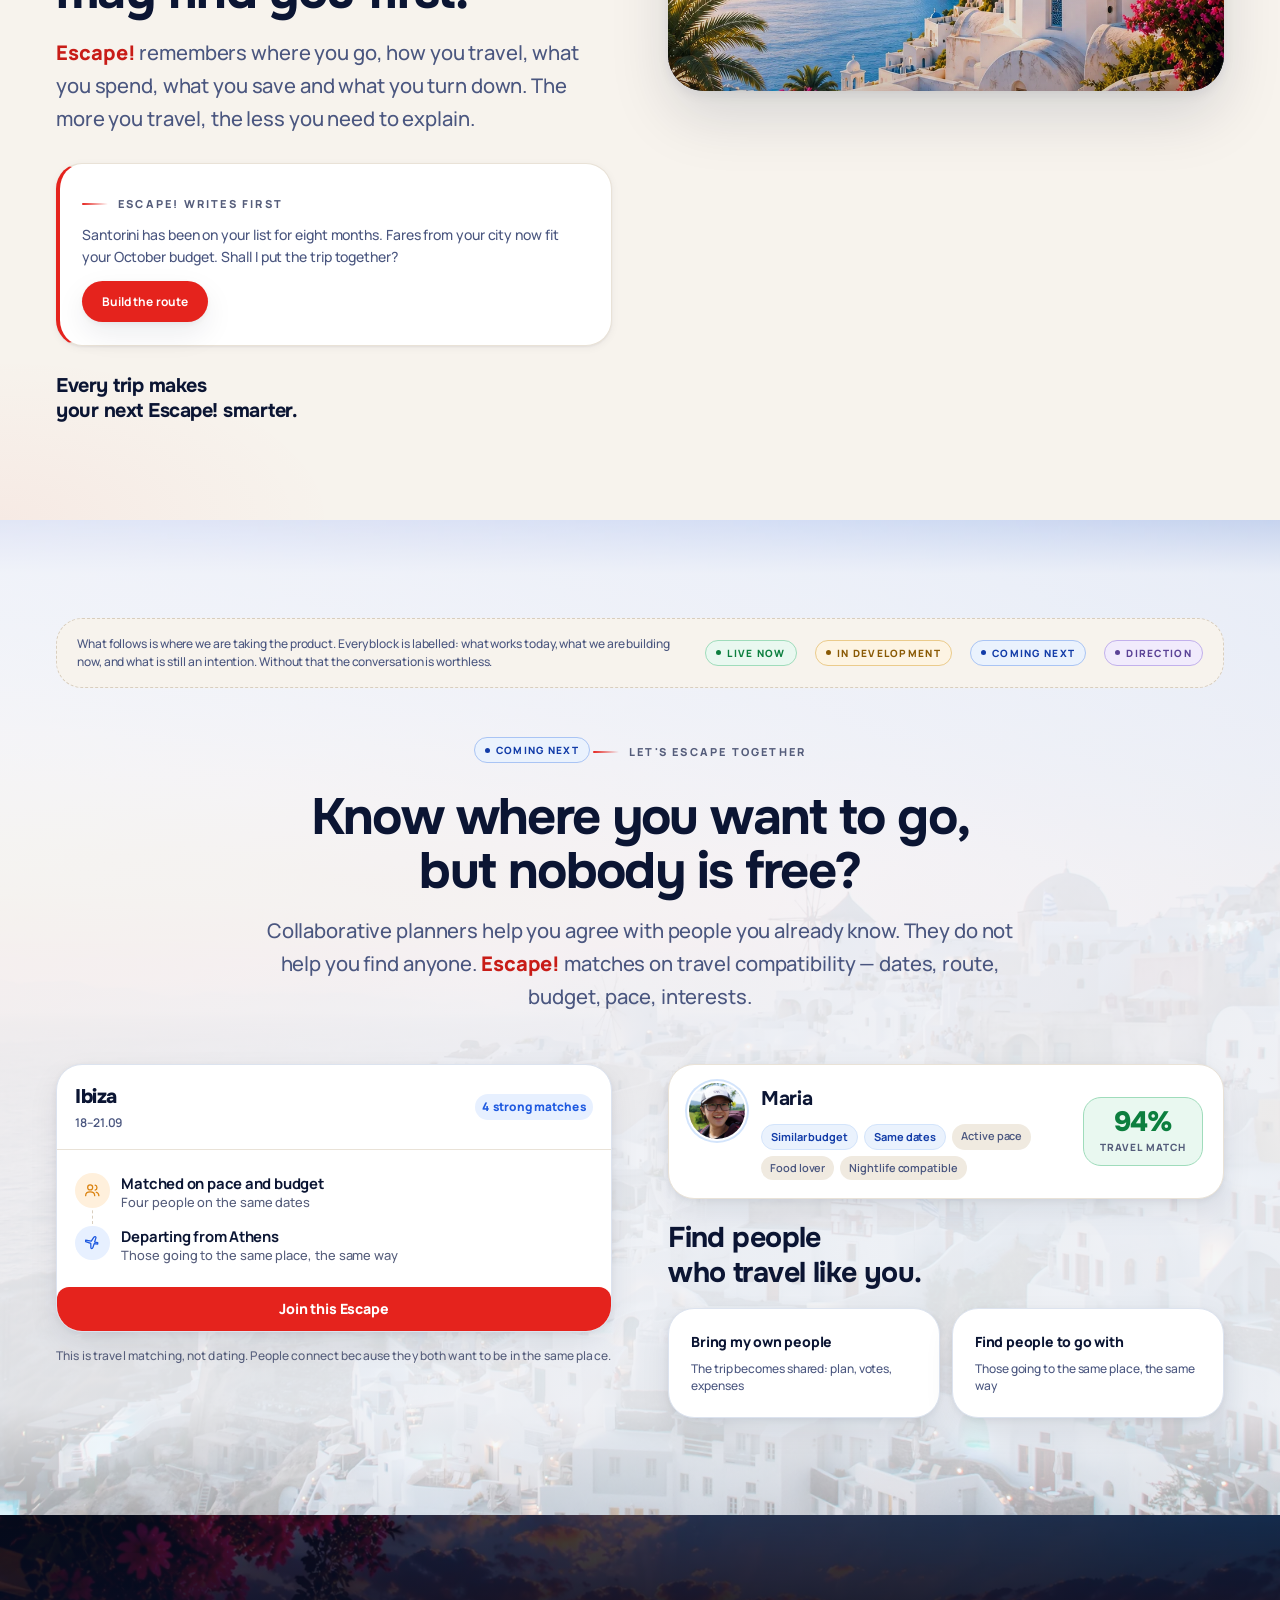
==== commit 62b15f32: "The operator's own five, in place Five renders at 1672×941, re-encoded to webp at their own size — n" ====
--- a/index.html
+++ b/index.html
@@ -147,9 +147,9 @@
 <!-- ===== 01 HERO ===== -->
 <section class="hero" id="top">
   <div class="hero__media">
-    <img src="/img/hero-oia-lg.webp"
-         srcset="/img/hero-oia-sm.webp 1400w, /img/hero-oia-lg.webp 2560w"
-         sizes="100vw" width="2560" height="1440" fetchpriority="high" decoding="async"
+    <img src="/img/escape-hero-lg.webp"
+         srcset="/img/escape-hero-sm.webp 1400w, /img/escape-hero-lg.webp 1672w"
+         sizes="100vw" width="1672" height="941" fetchpriority="high" decoding="async"
          alt="Оя на Санторини: синие купола, белые дома и Эгейское море"
          data-i18n-alt="altHero">
   </div>
@@ -514,7 +514,7 @@
 <!-- ===== 07 LIVE TRAVEL AGENT ===== -->
 <section class="section section--dark section--photo" id="live">
   <div class="section__bg" aria-hidden="true">
-    <img src="/img/coast-dusk-sm.webp" srcset="/img/coast-dusk-sm.webp 1200w, /img/coast-dusk-lg.webp 2200w" sizes="100vw" width="1200" height="675" loading="lazy" decoding="async" alt="">
+    <img src="/img/escape-dusk-sm.webp" srcset="/img/escape-dusk-sm.webp 1400w, /img/escape-dusk-lg.webp 1672w" sizes="100vw" width="1672" height="941" loading="lazy" decoding="async" alt="">
   </div>
   <div class="wrap split split--rev">
     <div class="split__copy rv">
@@ -602,7 +602,7 @@
 <!-- ===== 08 REAL-TIME ADAPTATION ===== -->
 <section class="section section--photo">
   <div class="section__bg" aria-hidden="true">
-    <img src="/img/road-sm.webp" srcset="/img/road-sm.webp 1200w, /img/road-lg.webp 2200w" sizes="100vw" width="1200" height="675" loading="lazy" decoding="async" alt="">
+    <img src="/img/escape-road-sm.webp" srcset="/img/escape-road-sm.webp 1400w, /img/escape-road-lg.webp 1672w" sizes="100vw" width="1672" height="941" loading="lazy" decoding="async" alt="">
   </div>
   <div class="wrap">
     <div class="head rv">
@@ -656,7 +656,7 @@
 <!-- ===== 08b COMMUNITY ===== -->
 <section class="section section--dark section--photo" id="community">
   <div class="section__bg" aria-hidden="true">
-    <img src="/img/friends-sail-sm.webp" srcset="/img/friends-sail-sm.webp 1200w, /img/friends-sail-lg.webp 2200w" sizes="100vw" width="1200" height="675" loading="lazy" decoding="async" alt="">
+    <img src="/img/escape-friends-sm.webp" srcset="/img/escape-friends-sm.webp 1400w, /img/escape-friends-lg.webp 1672w" sizes="100vw" width="1672" height="941" loading="lazy" decoding="async" alt="">
   </div>
   <div class="wrap">
     <div class="head head--center rv">
@@ -1167,7 +1167,7 @@
 <!-- ===== 15c TRIP ROOMS ===== -->
 <section class="section section--dark section--photo">
   <div class="section__bg" aria-hidden="true">
-    <img src="/img/terrace-sm.webp" srcset="/img/terrace-sm.webp 1200w, /img/terrace-lg.webp 2200w" sizes="100vw" width="1200" height="675" loading="lazy" decoding="async" alt="">
+    <img src="/img/escape-terrace-sm.webp" srcset="/img/escape-terrace-sm.webp 1400w, /img/escape-terrace-lg.webp 1672w" sizes="100vw" width="1672" height="941" loading="lazy" decoding="async" alt="">
   </div>
   <div class="wrap">
     <div class="head rv">
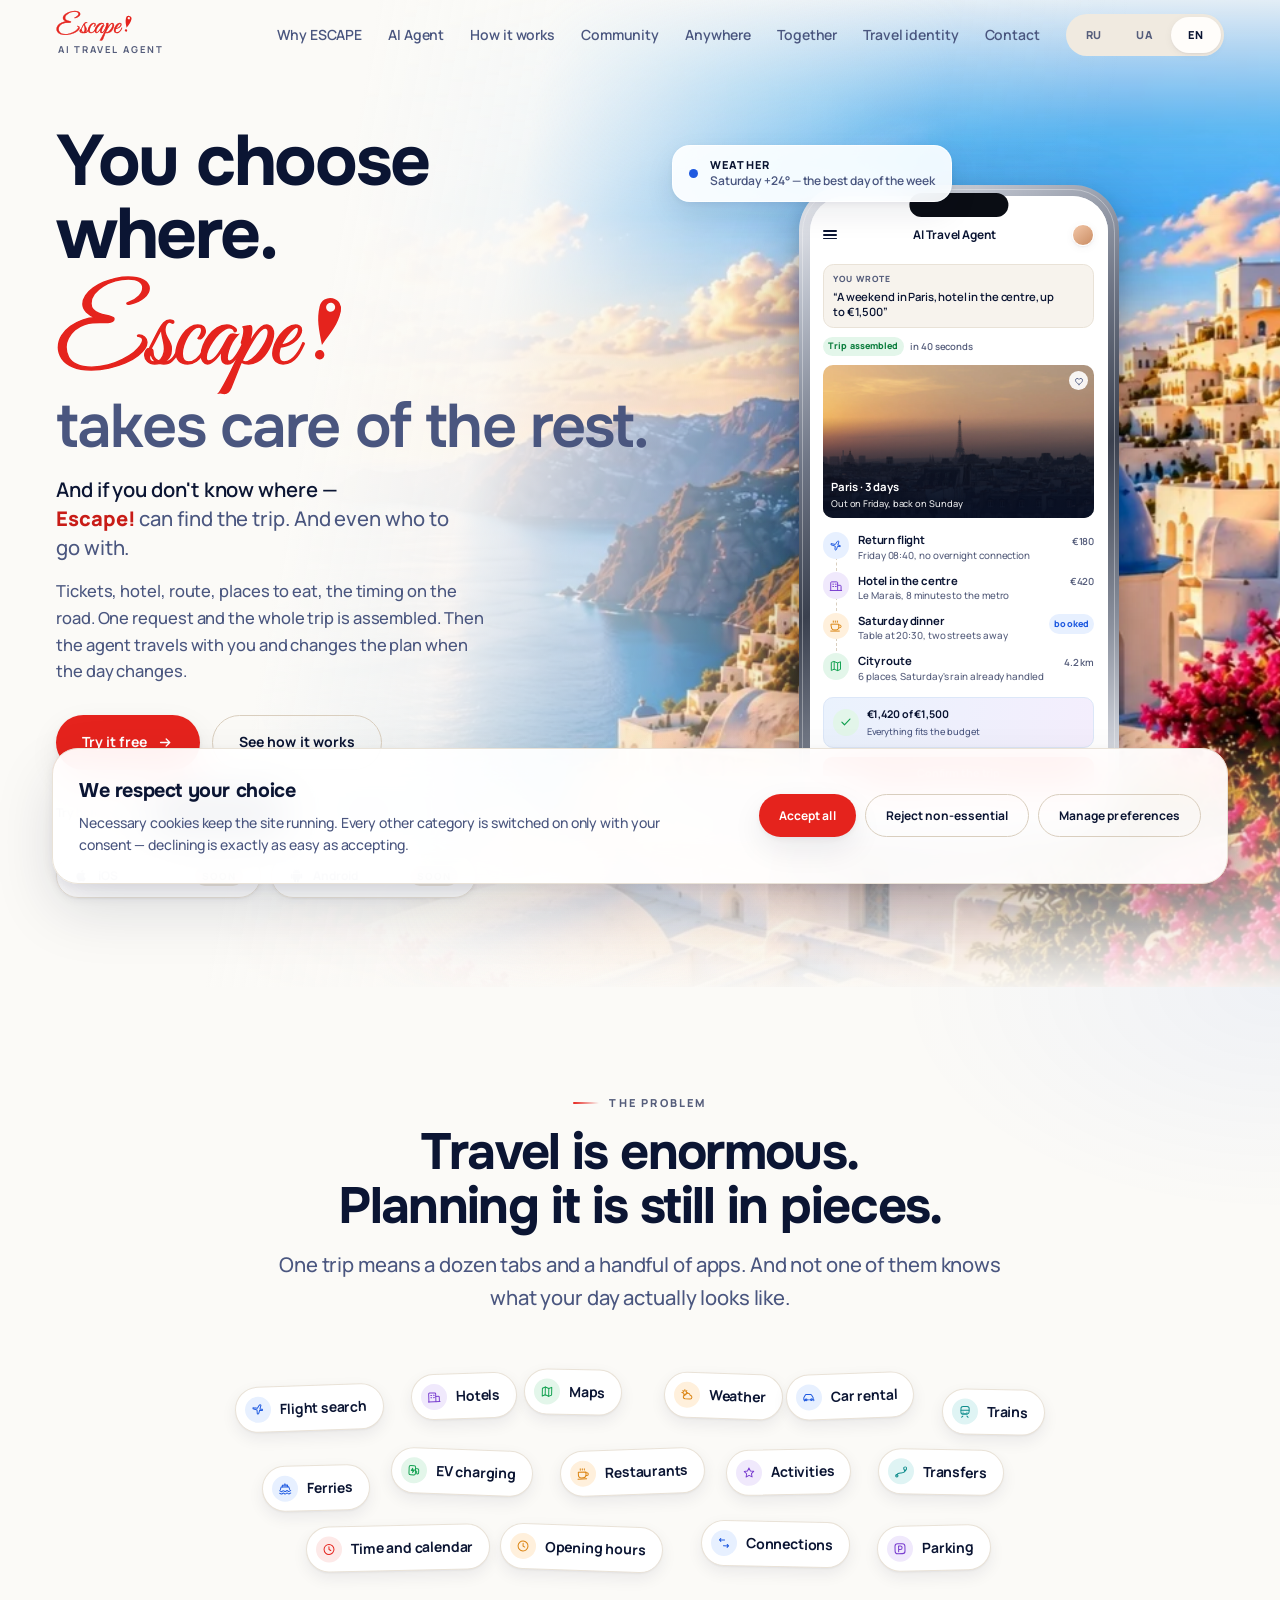
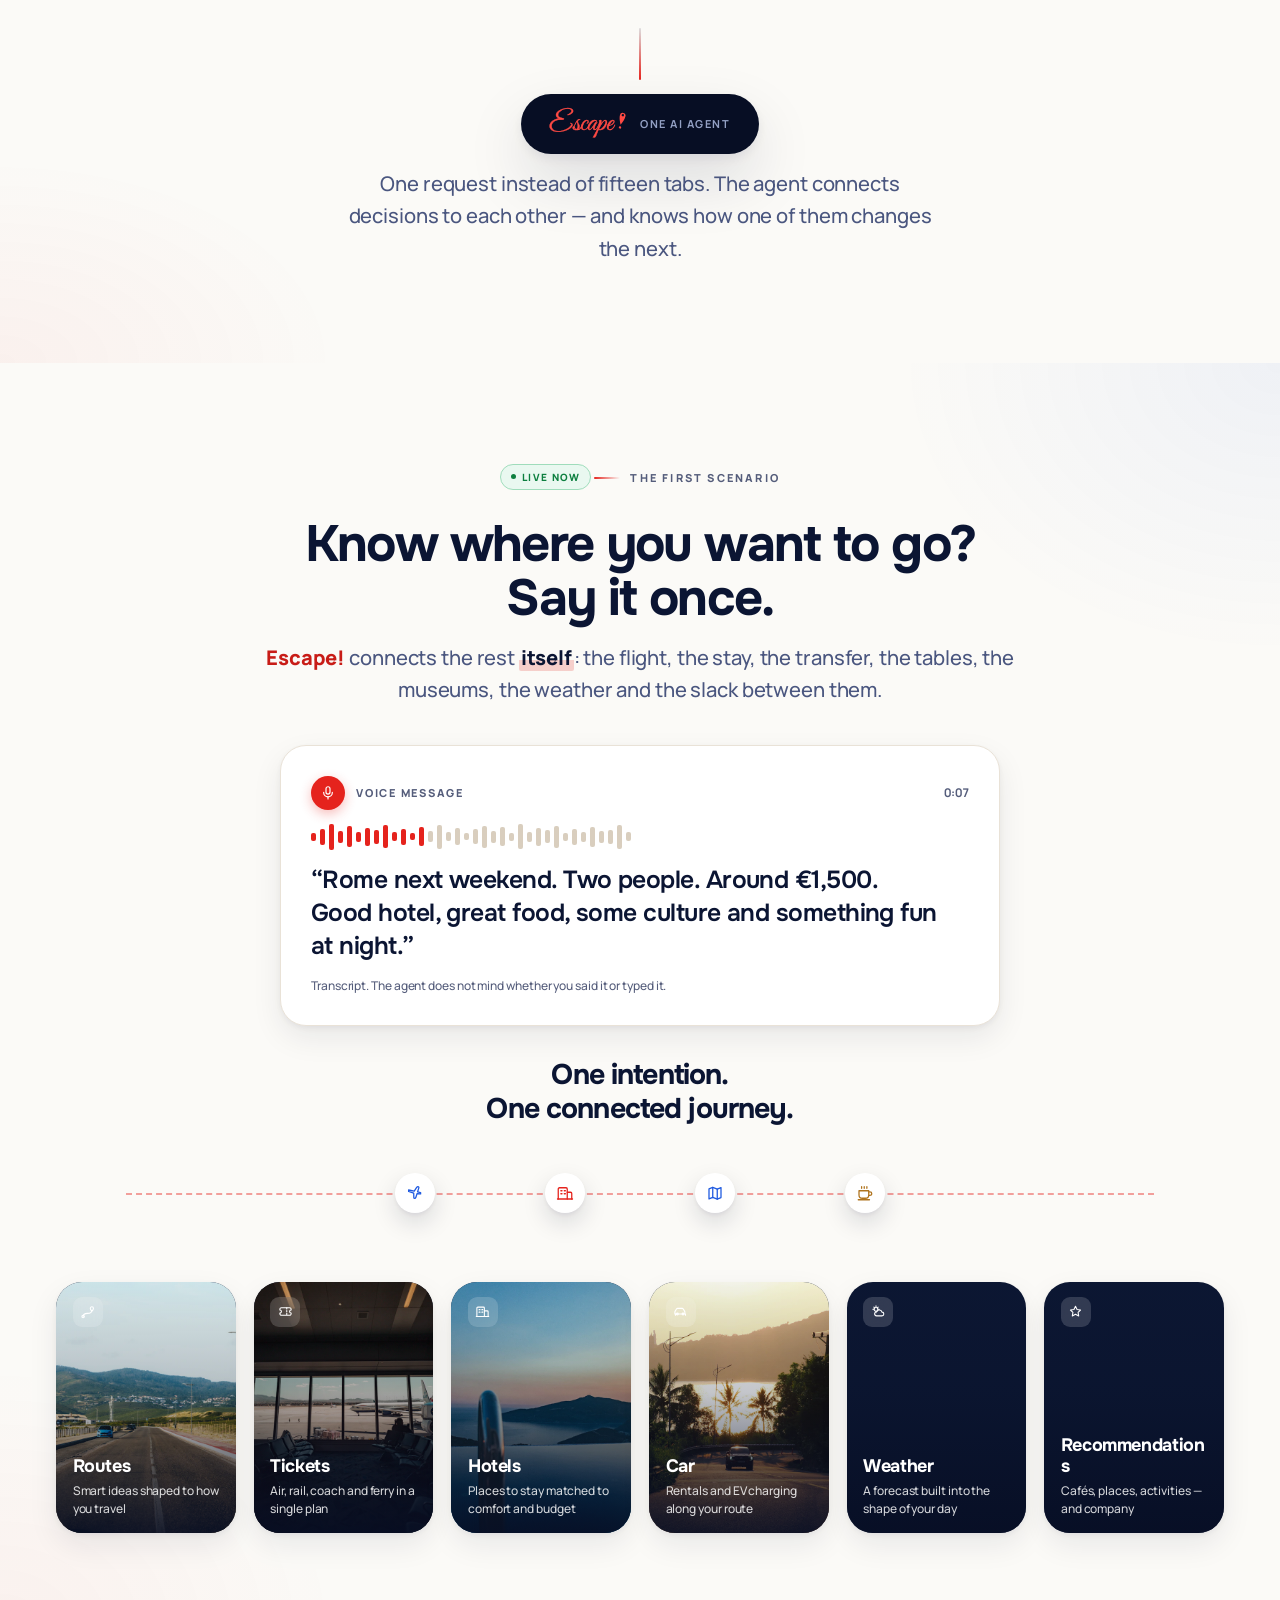
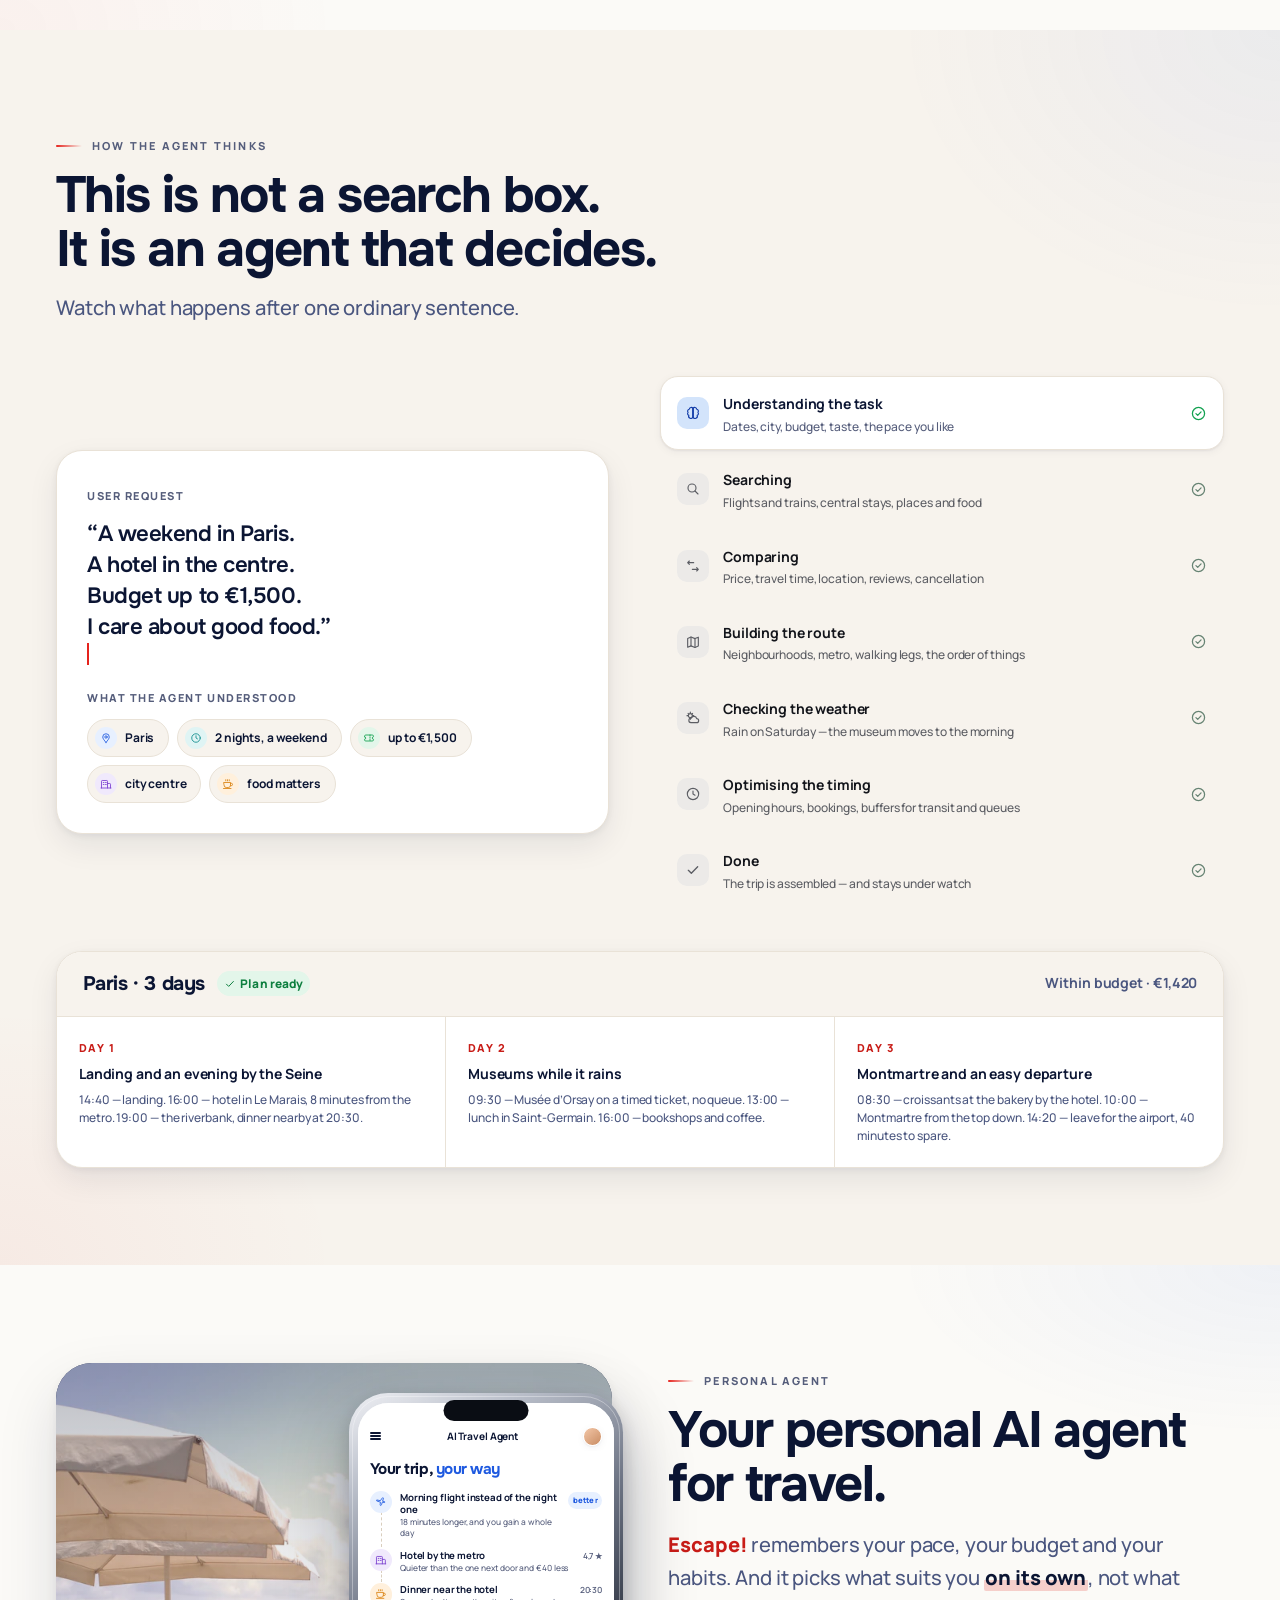
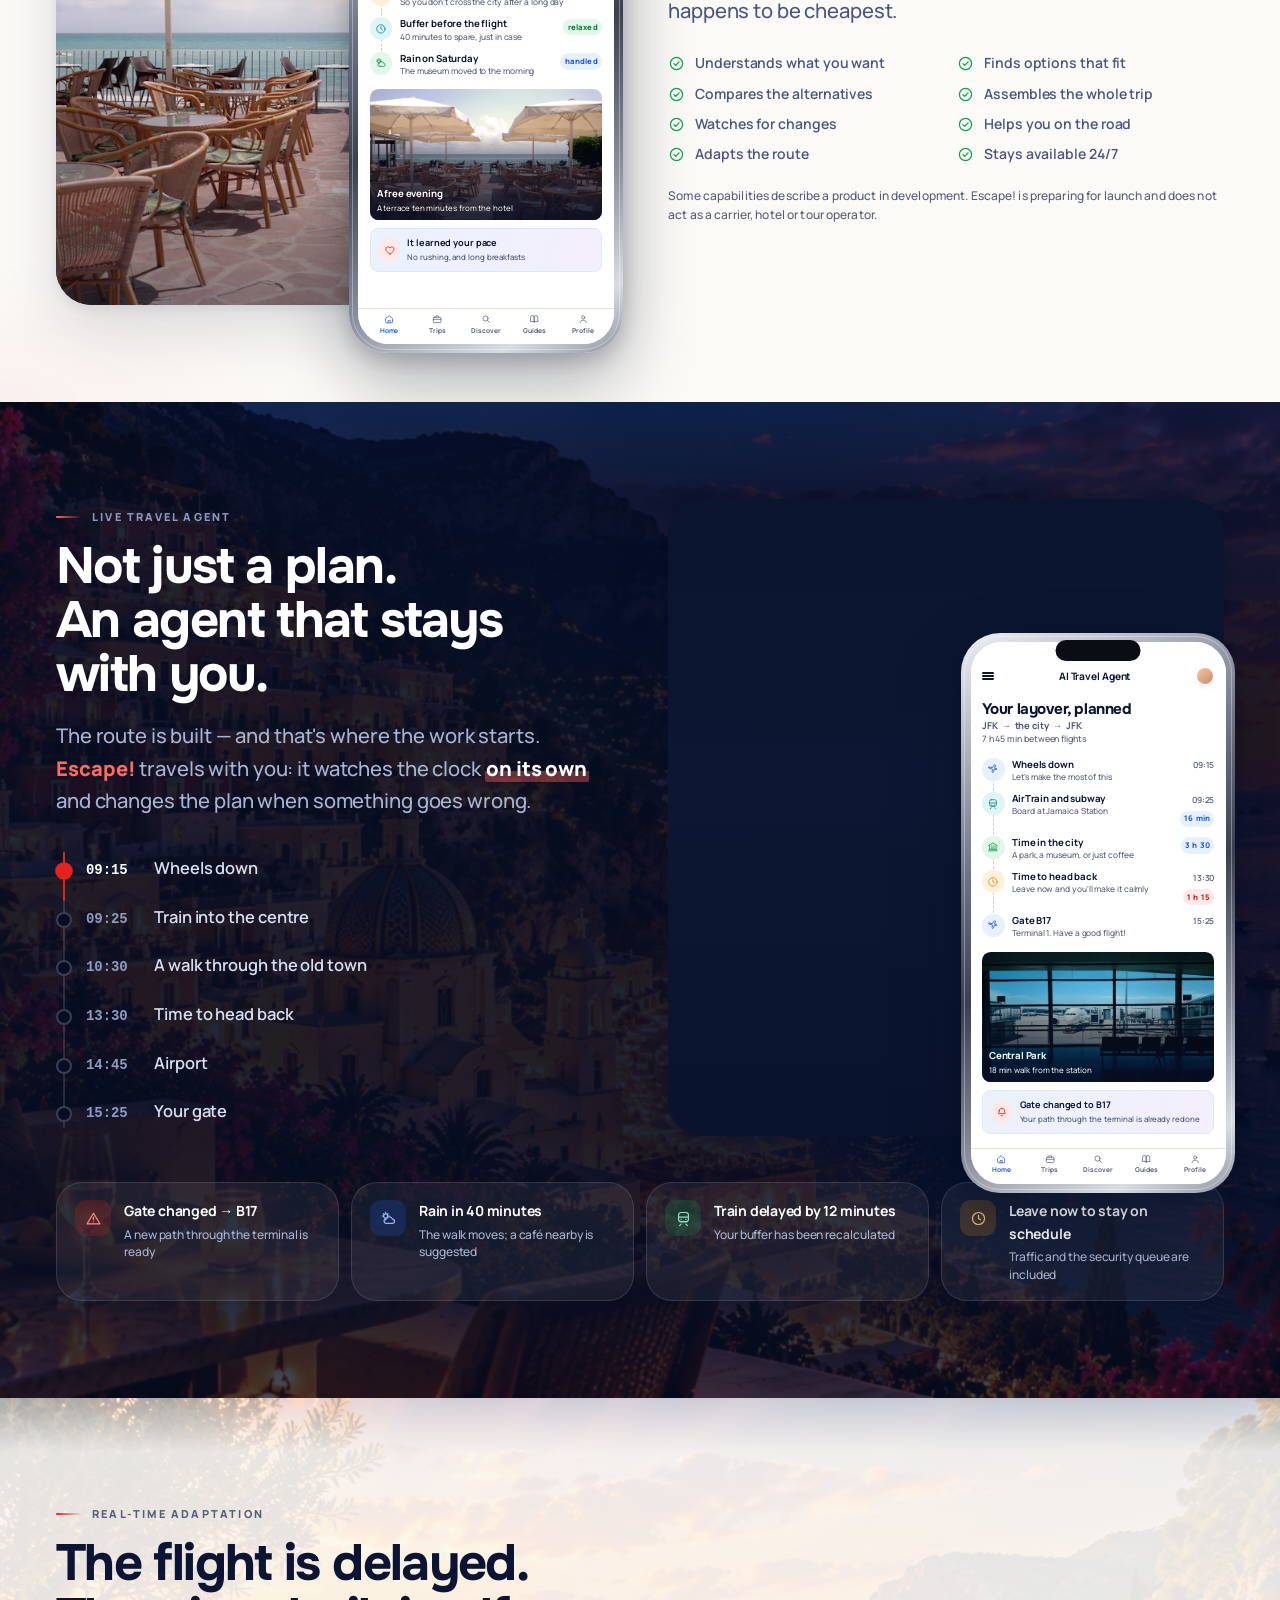
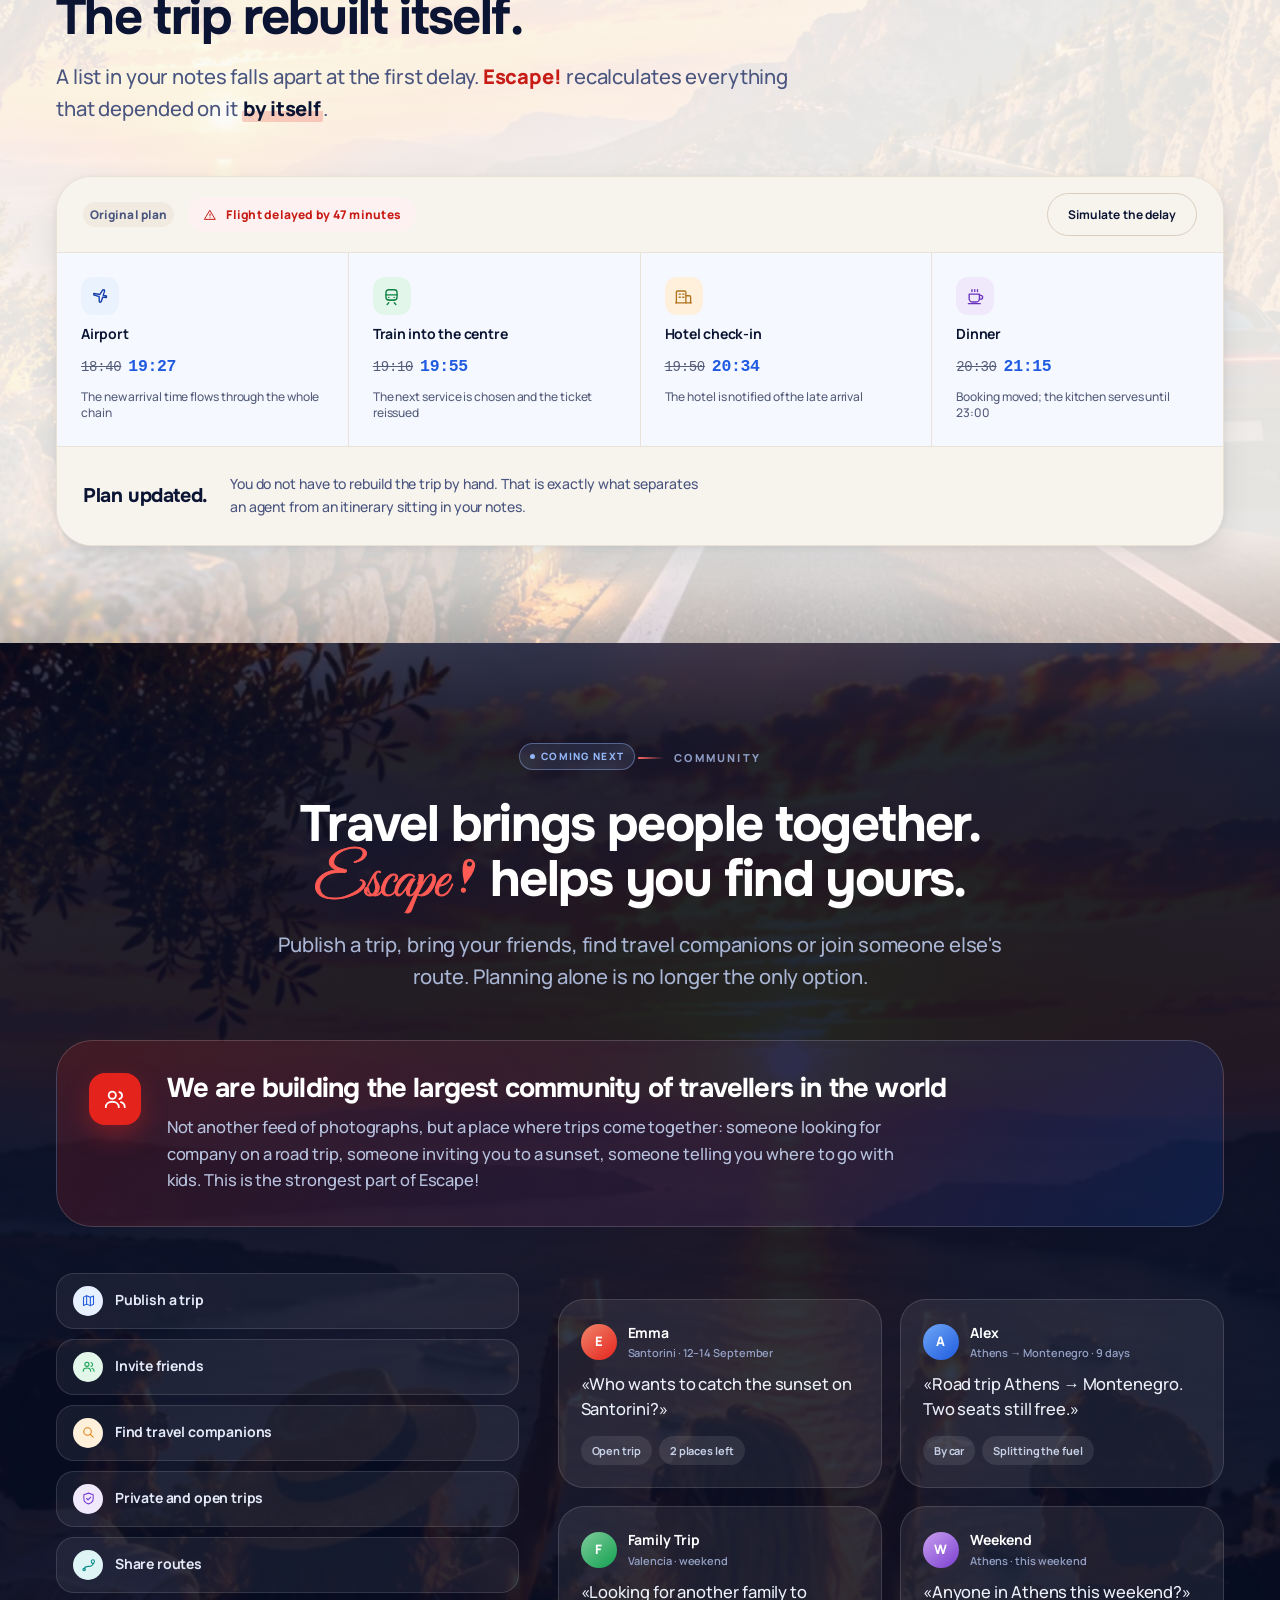
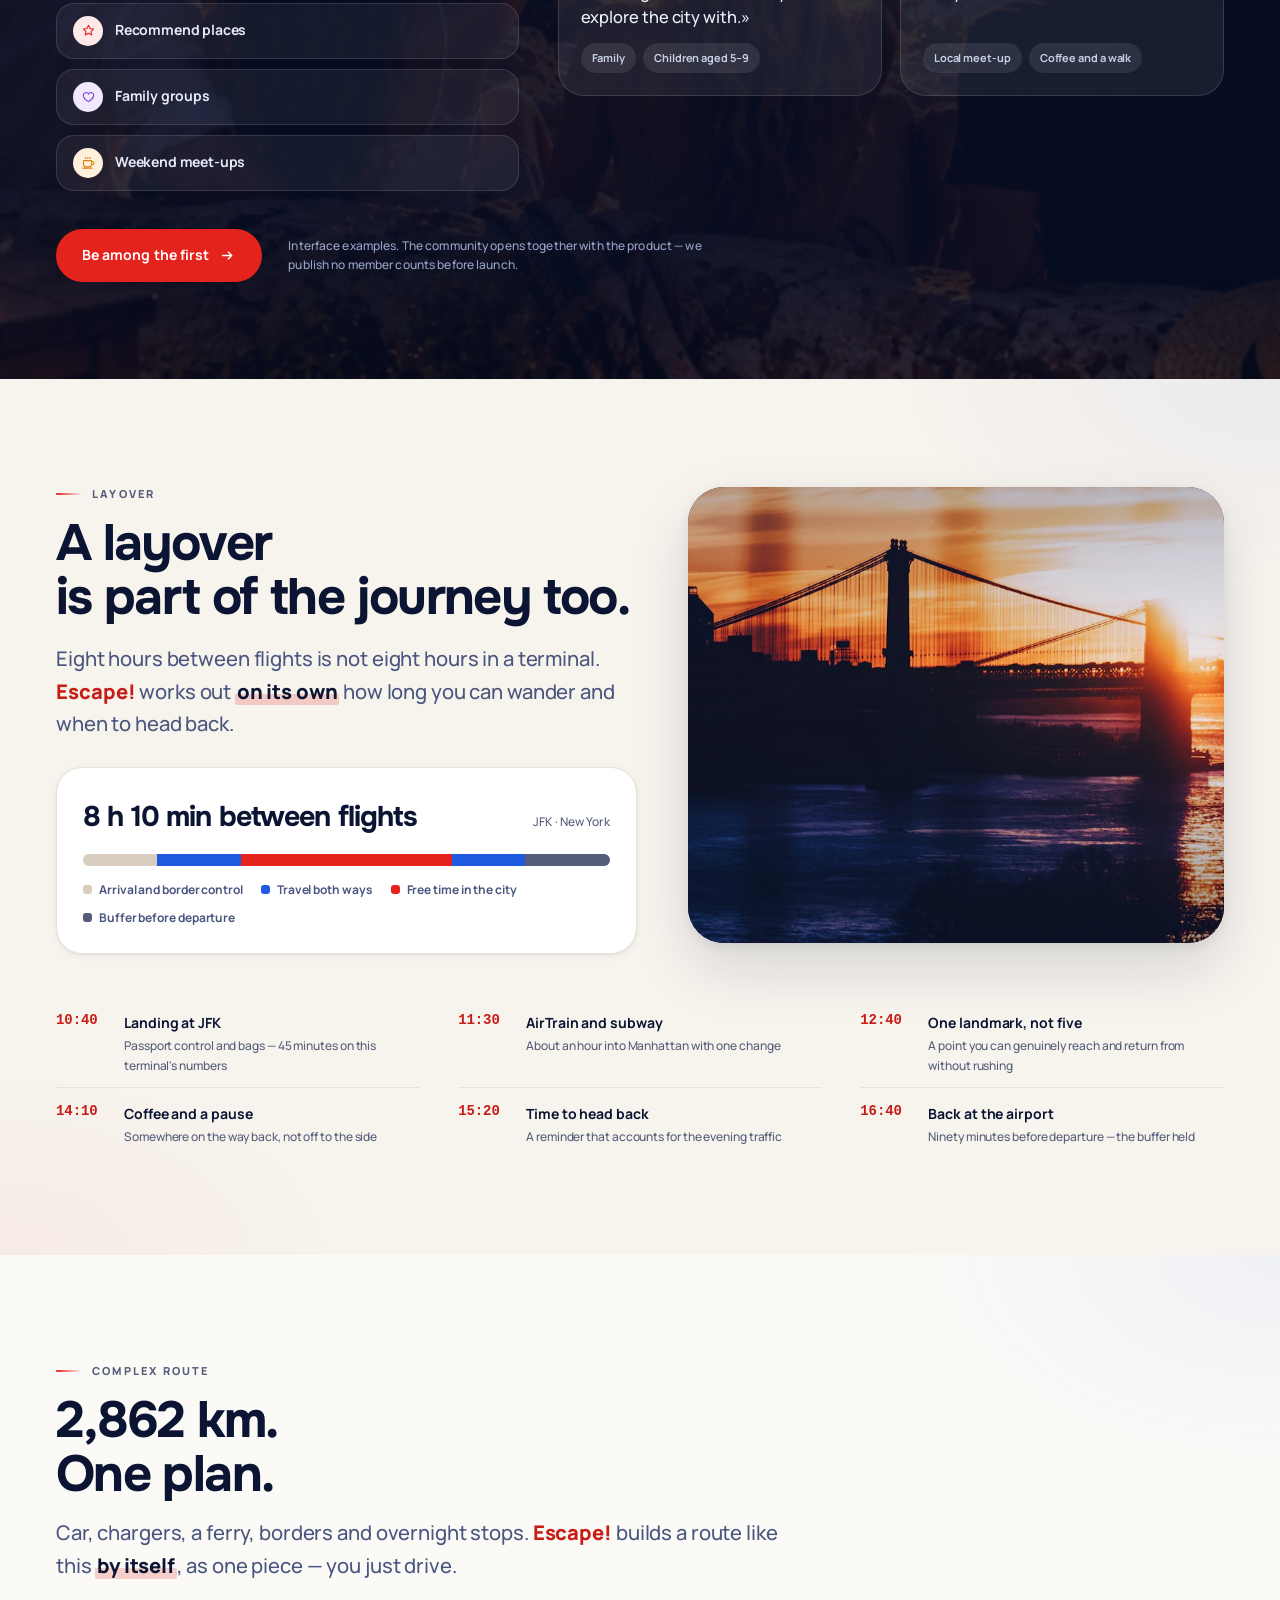
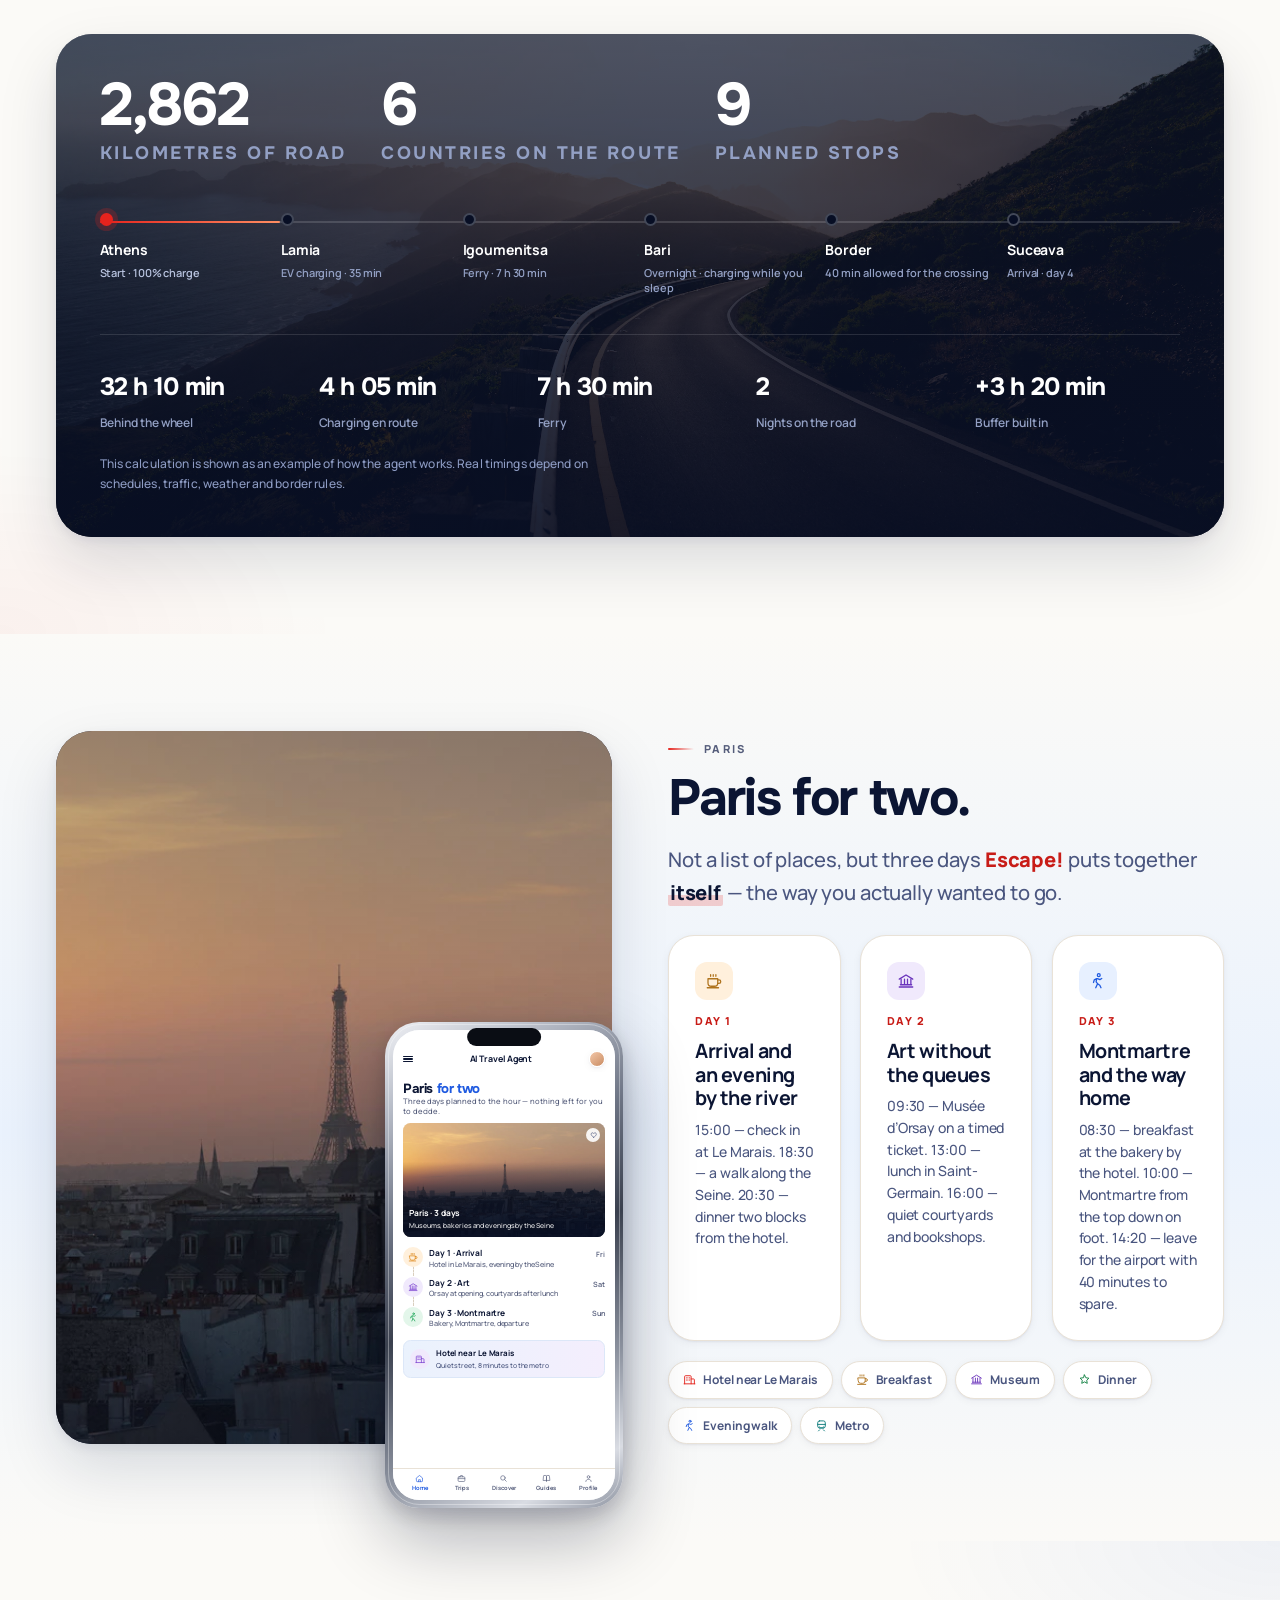
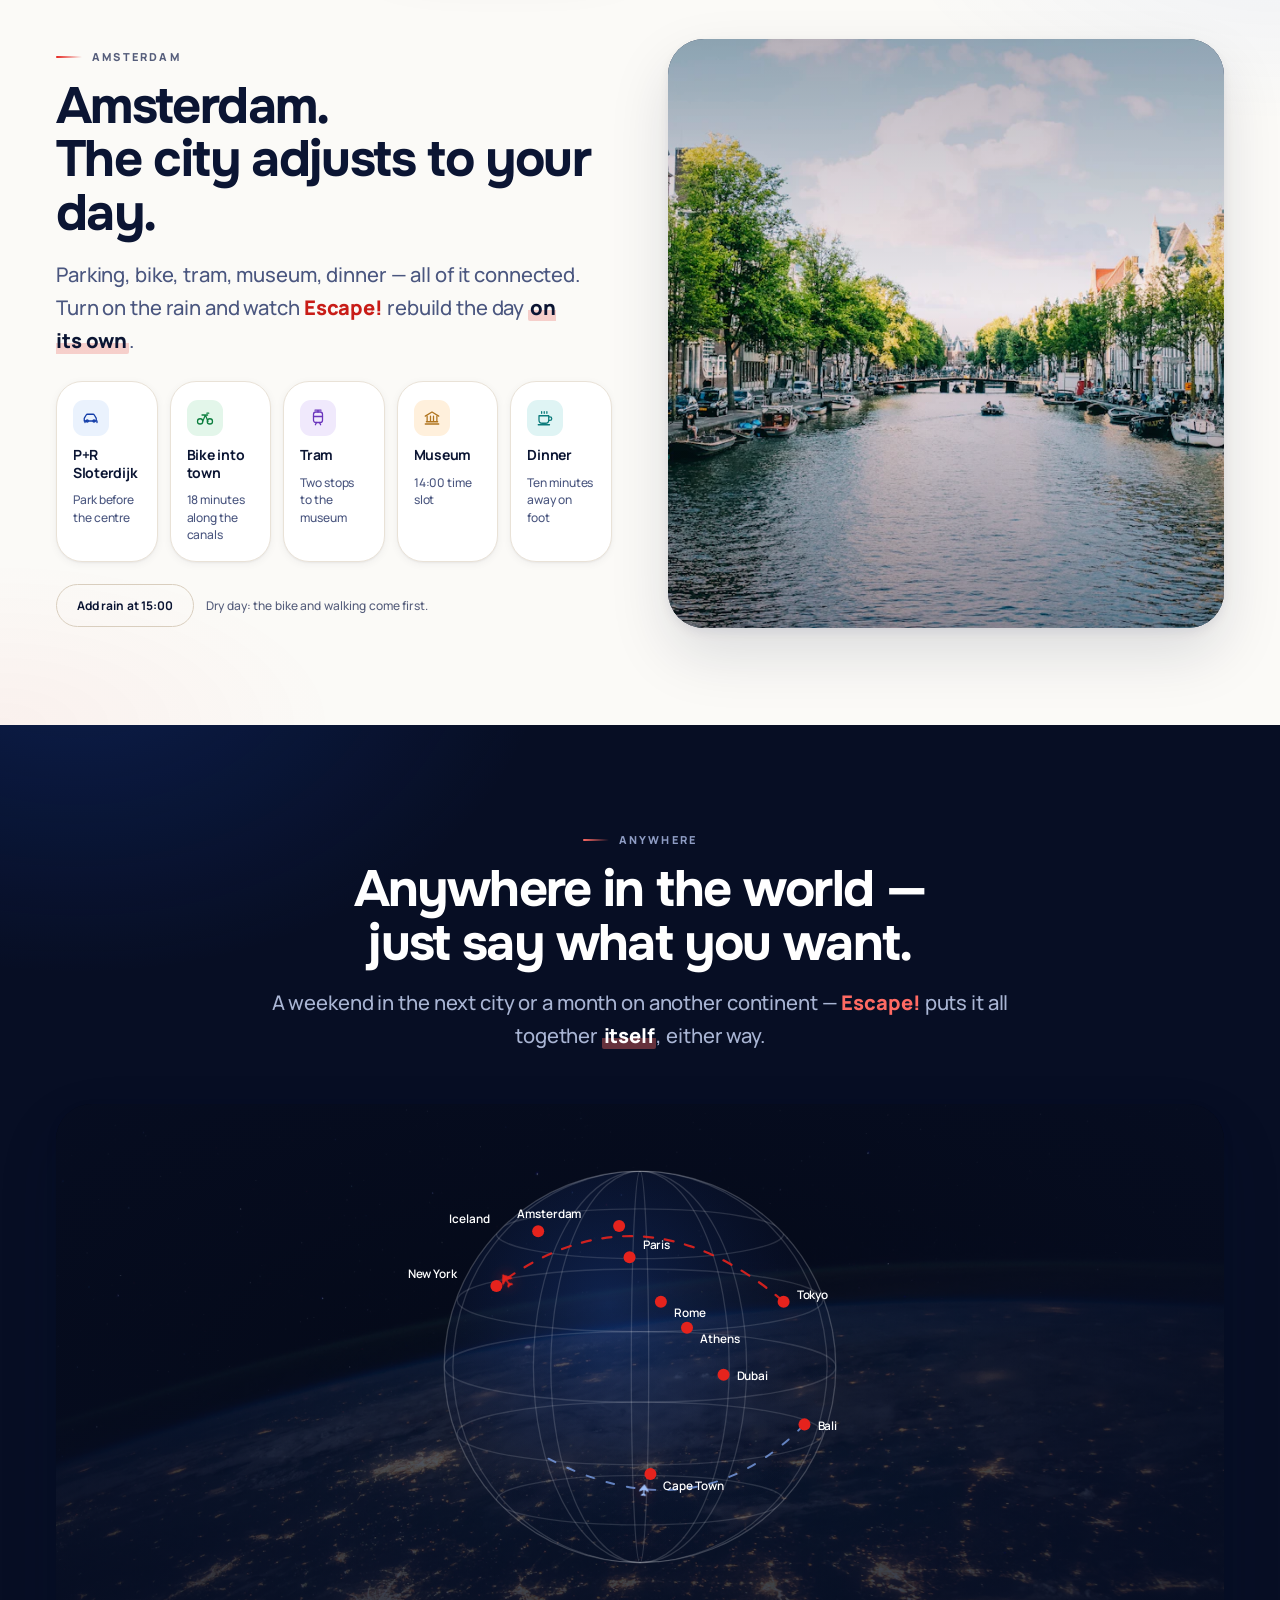
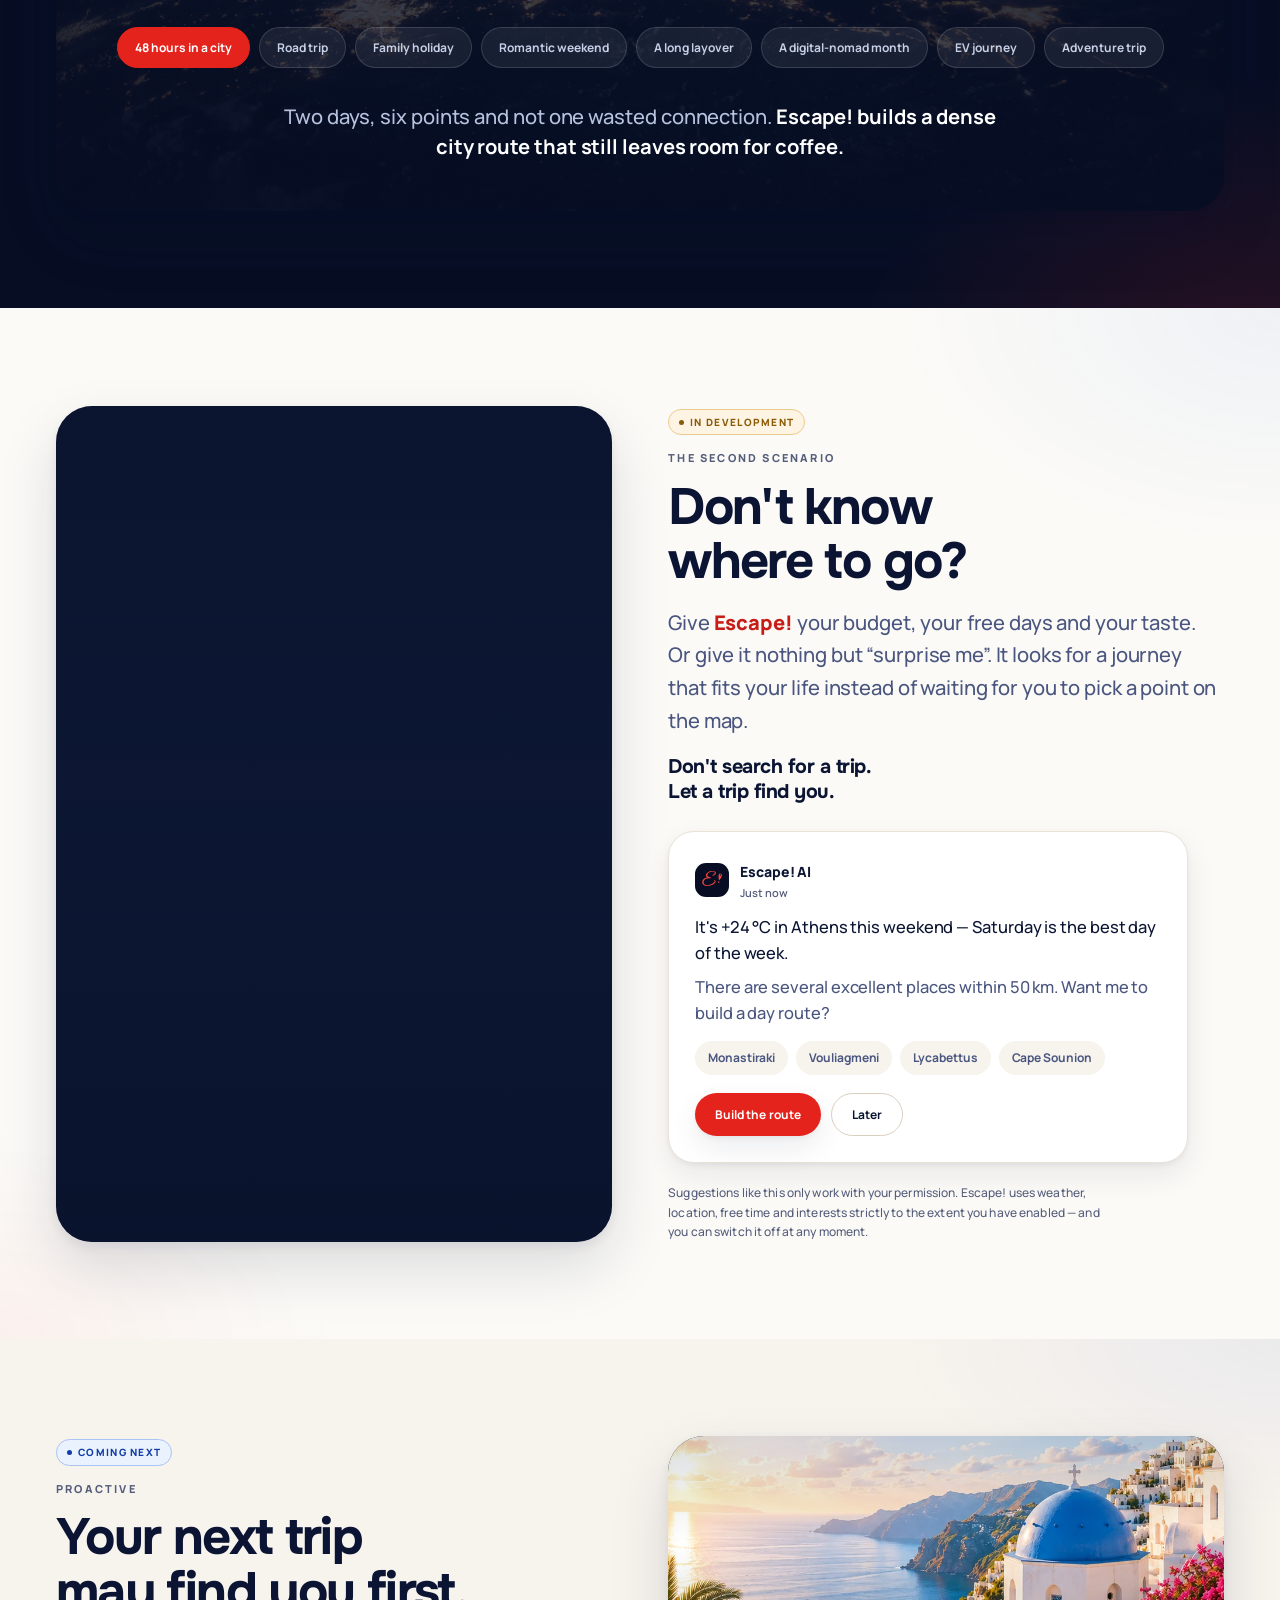
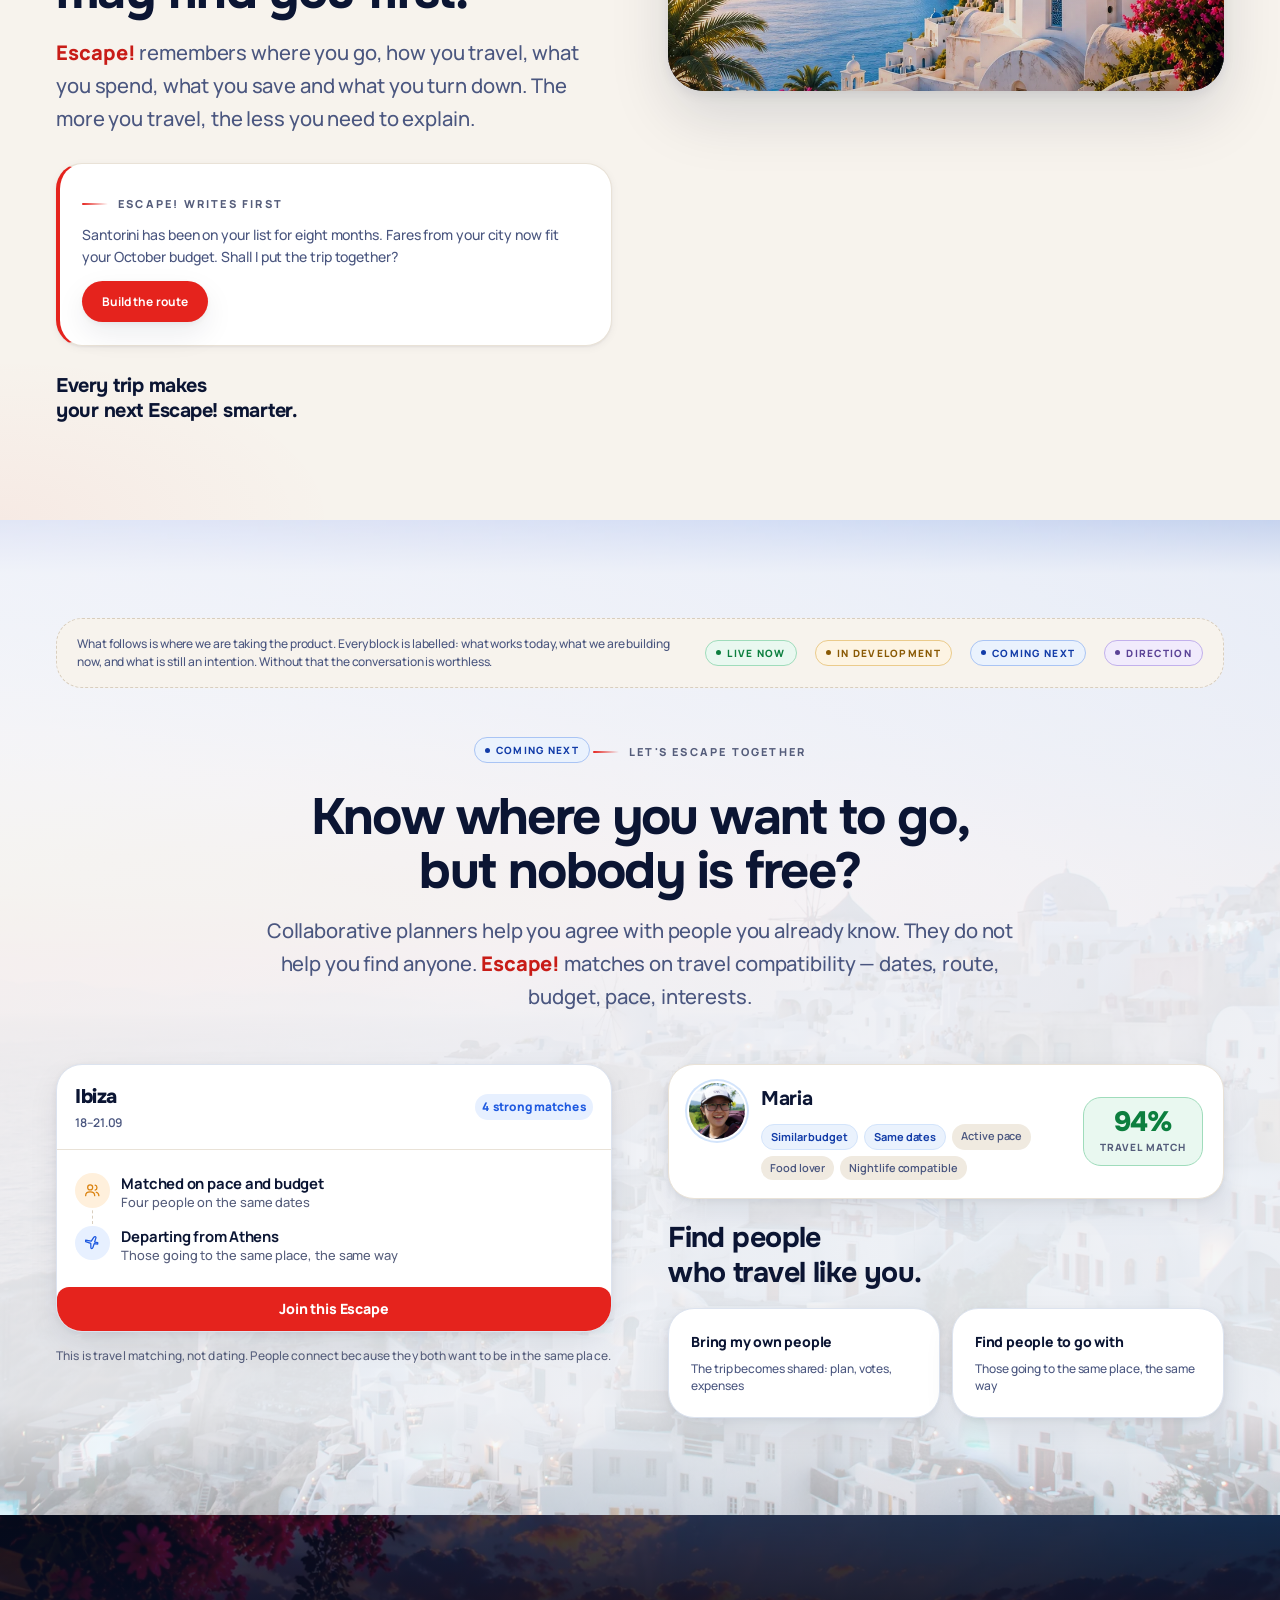
==== commit 344aef88: "The second hero render Same scene, cleaner: the sun rays hold together, the sky has depth instead of" ====
--- a/index.html
+++ b/index.html
@@ -147,8 +147,8 @@
 <!-- ===== 01 HERO ===== -->
 <section class="hero" id="top">
   <div class="hero__media">
-    <img src="/img/escape-hero-lg.webp"
-         srcset="/img/escape-hero-sm.webp 1400w, /img/escape-hero-lg.webp 1672w"
+    <img src="/img/escape-hero2-lg.webp"
+         srcset="/img/escape-hero2-sm.webp 1400w, /img/escape-hero2-lg.webp 1672w"
          sizes="100vw" width="1672" height="941" fetchpriority="high" decoding="async"
          alt="Оя на Санторини: синие купола, белые дома и Эгейское море"
          data-i18n-alt="altHero">
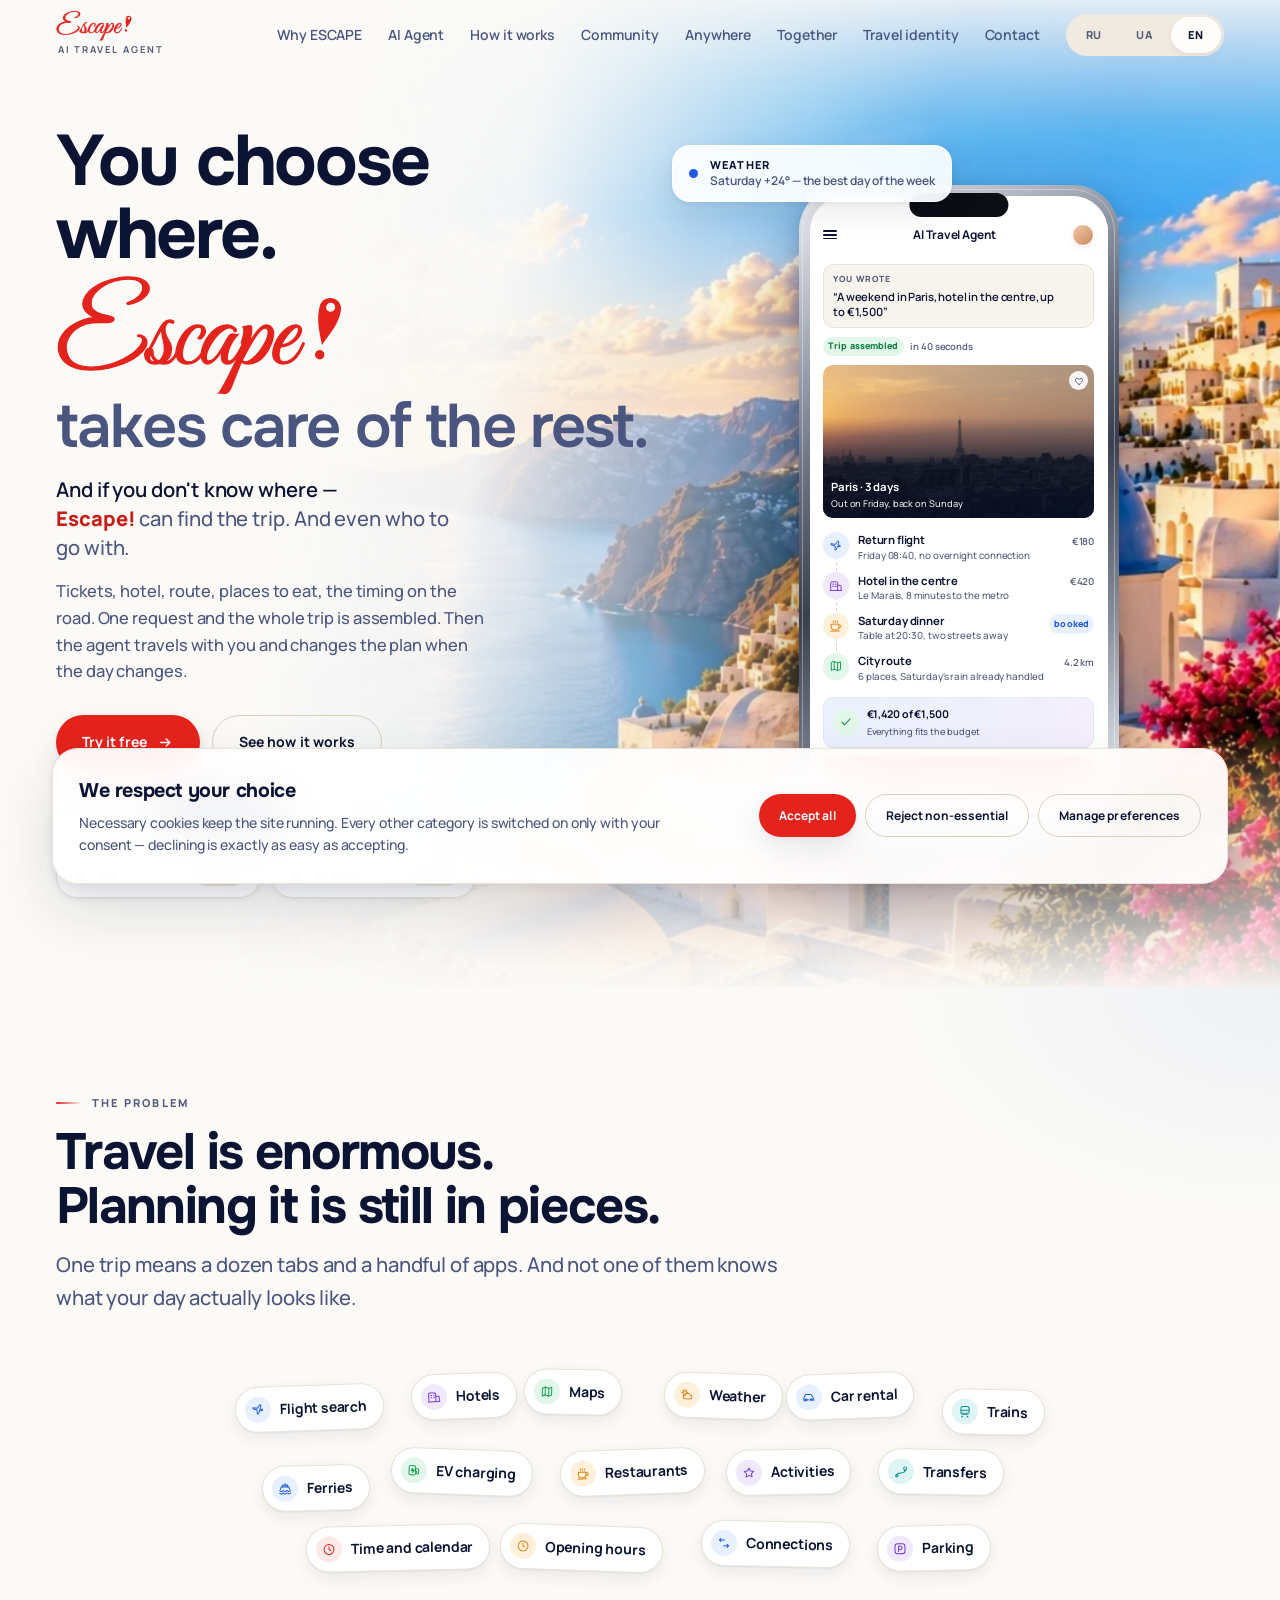
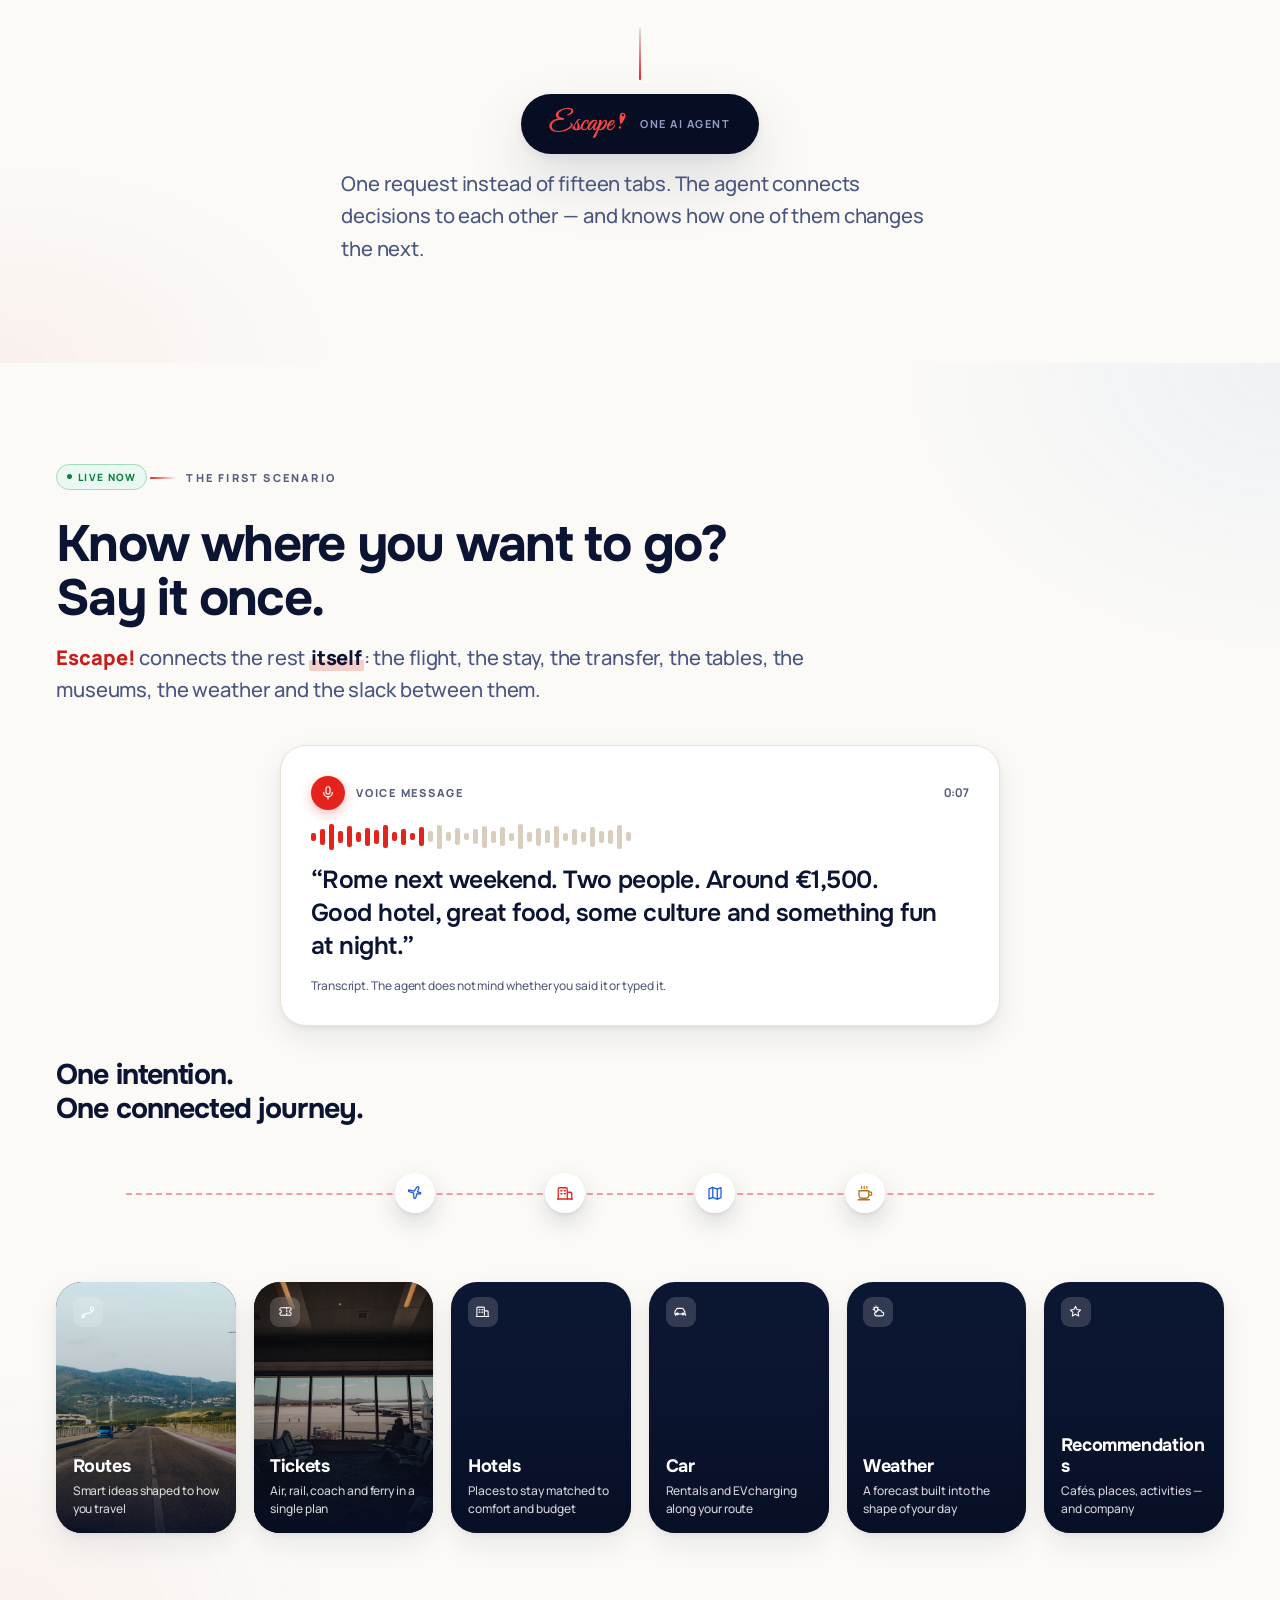
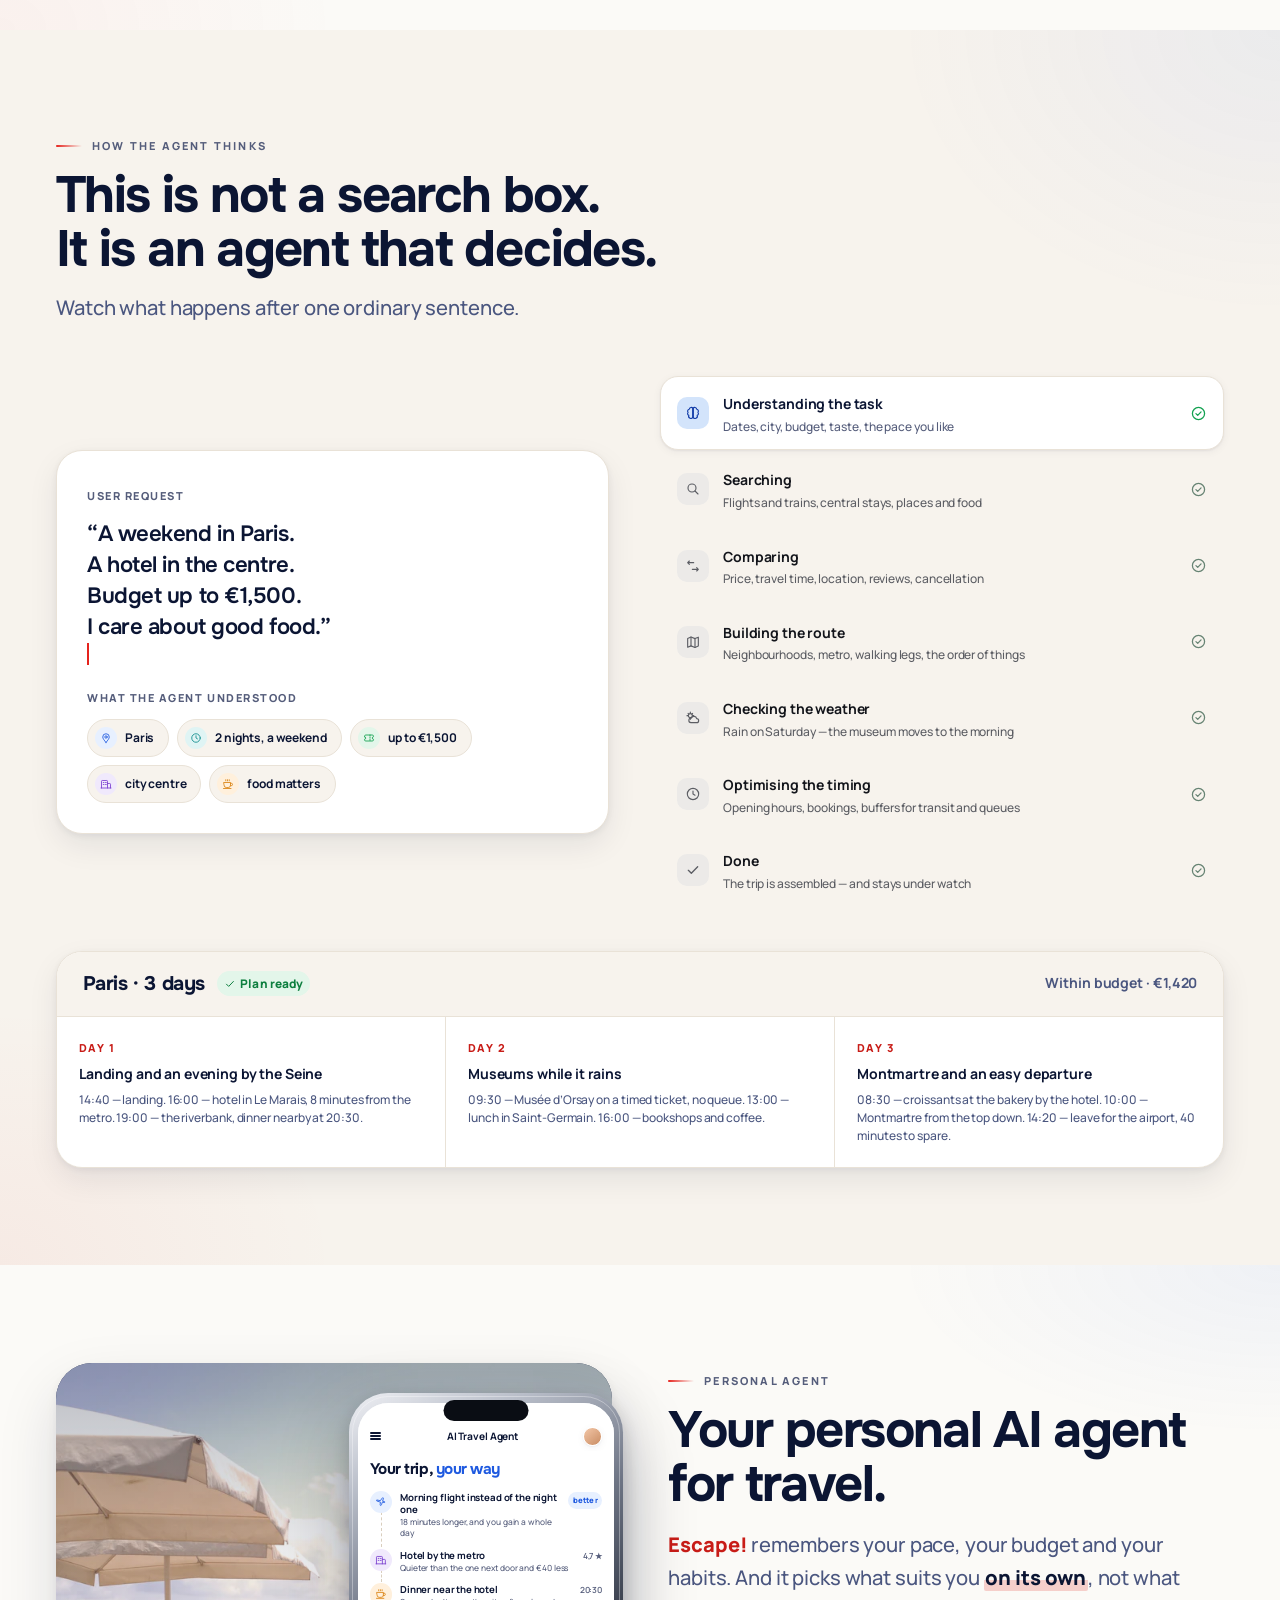
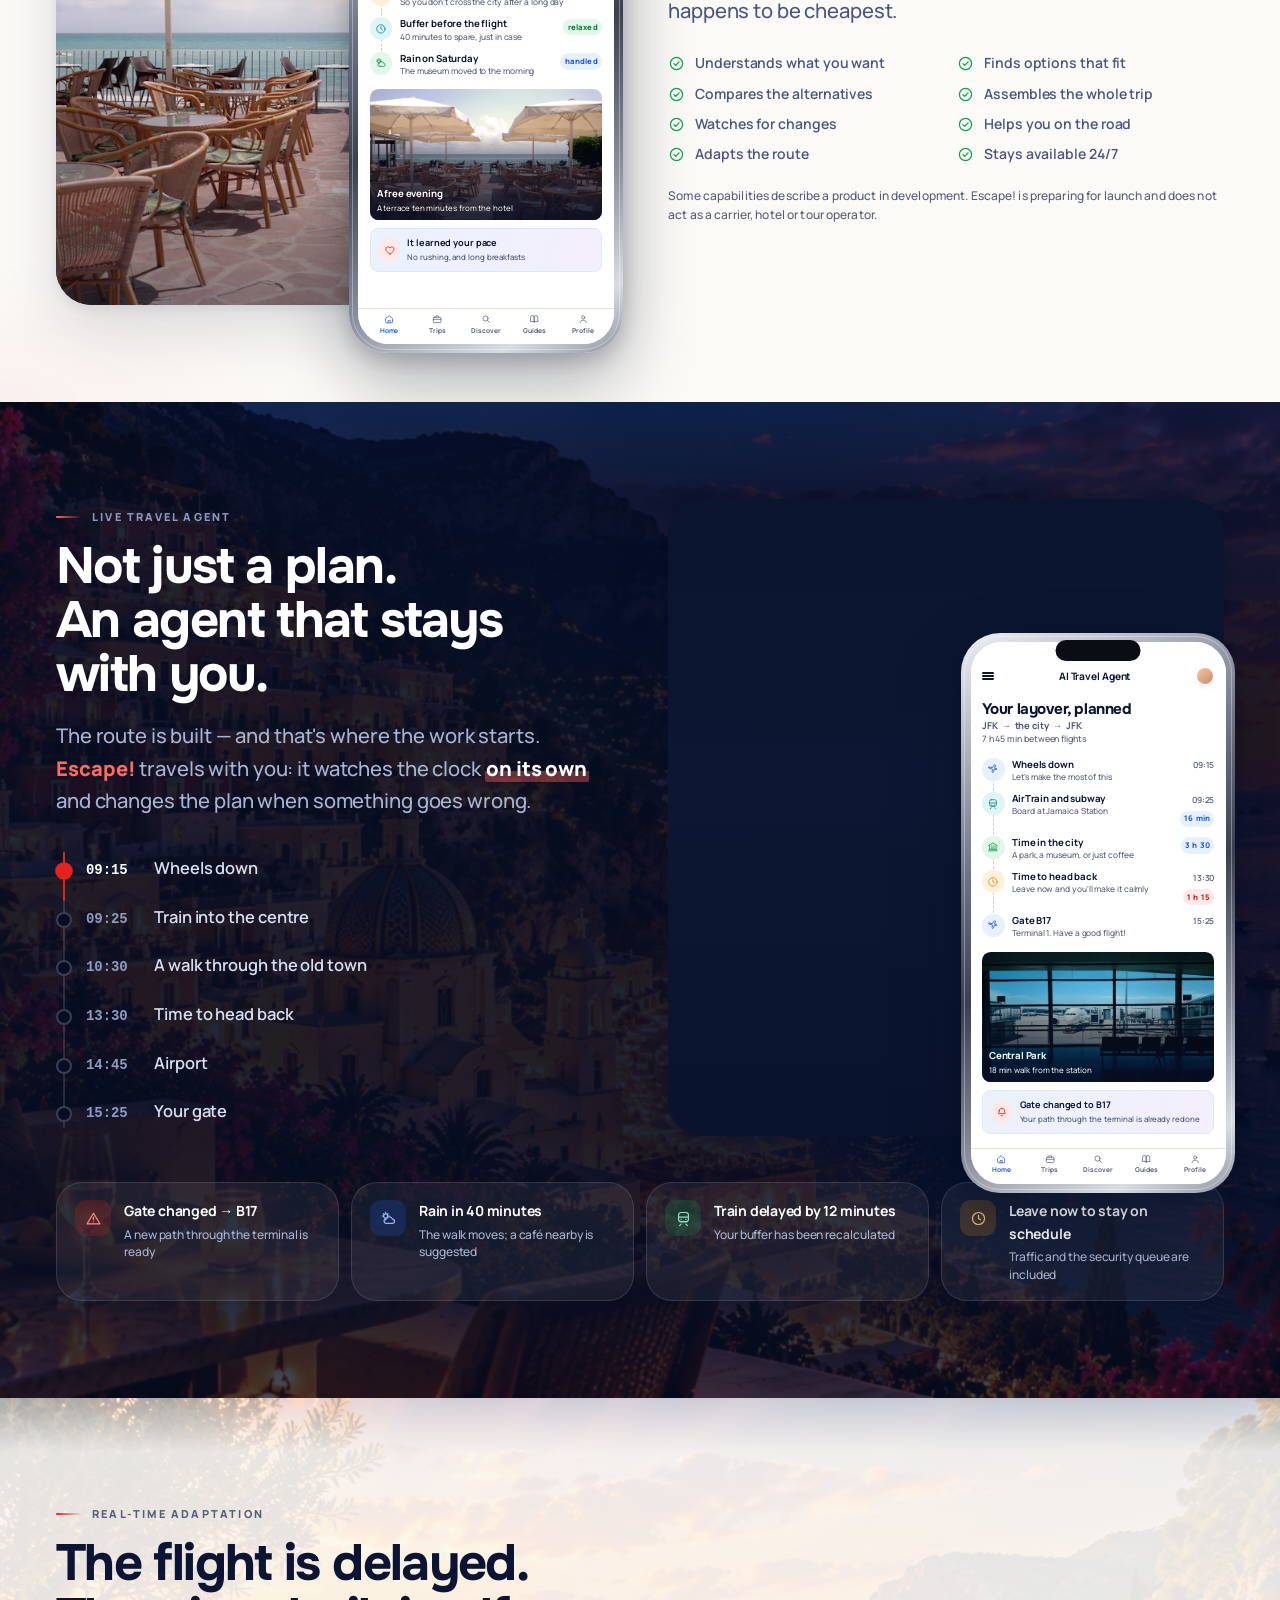
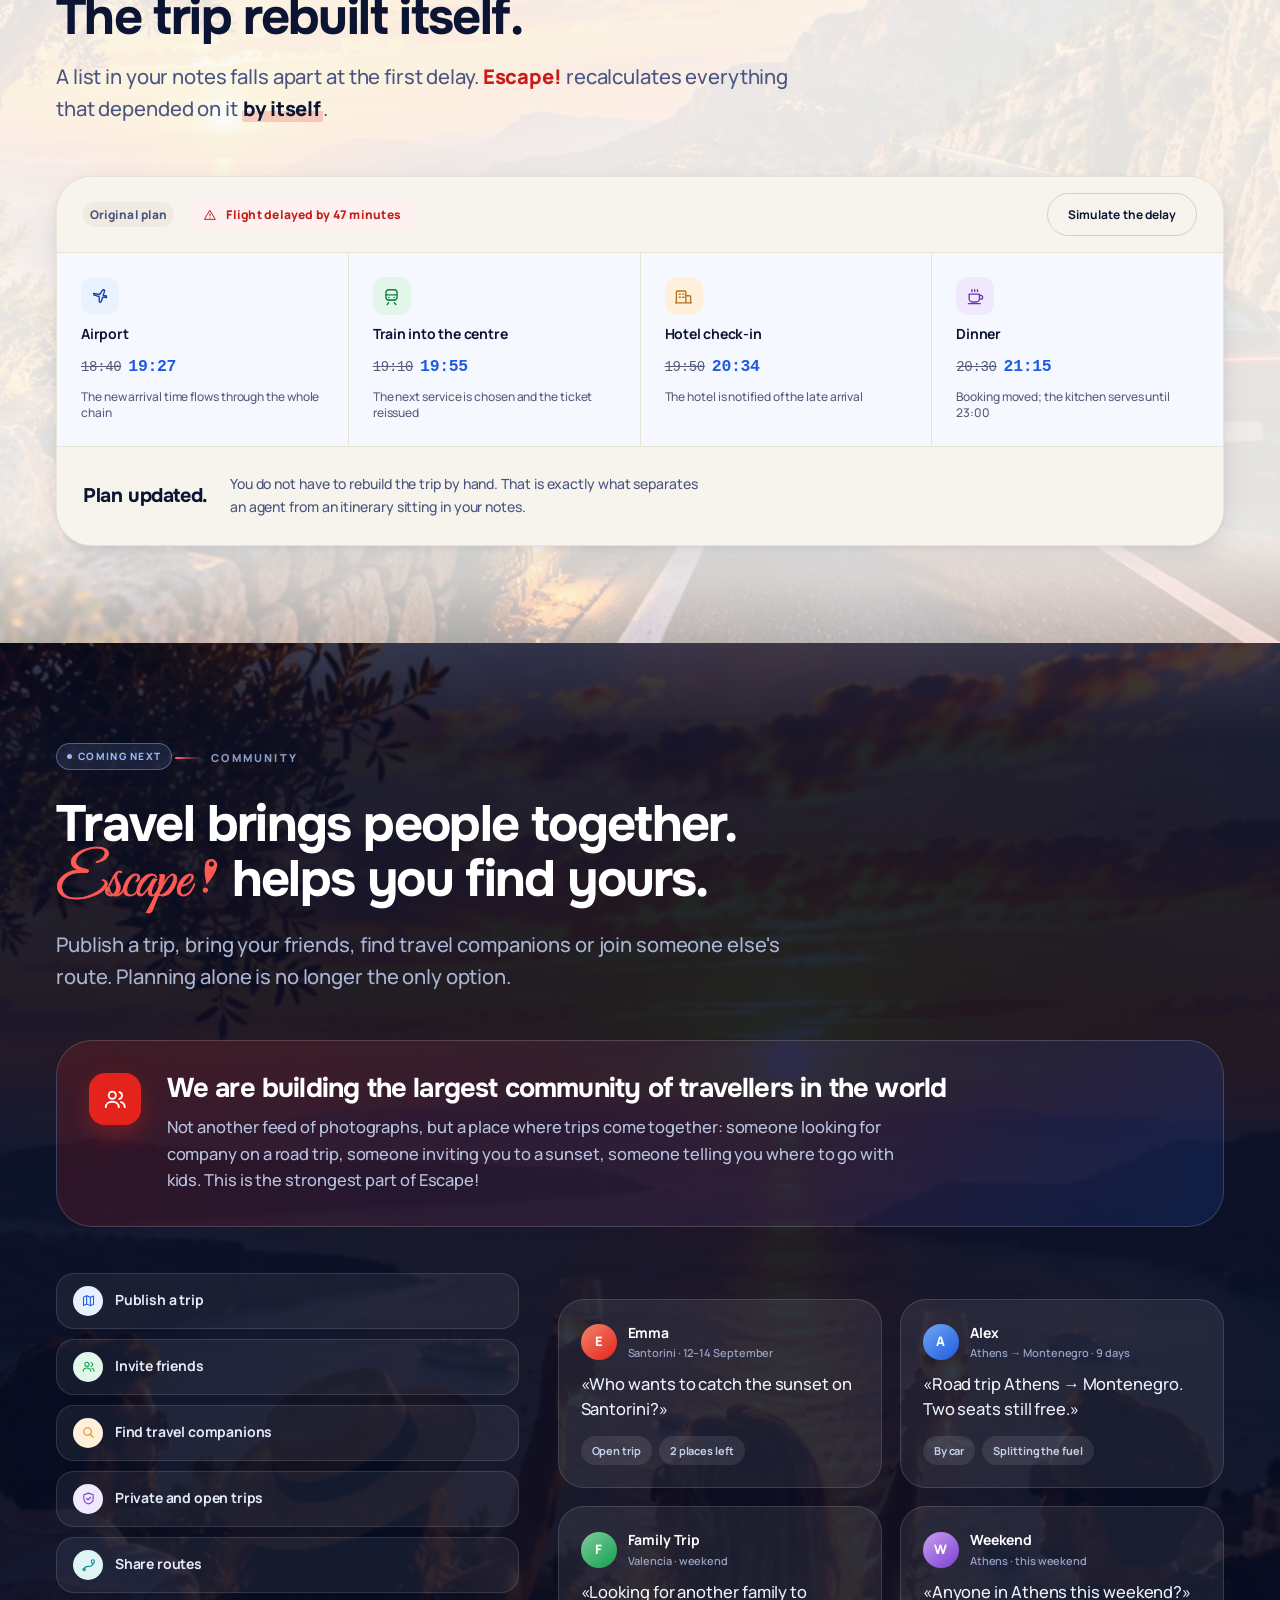
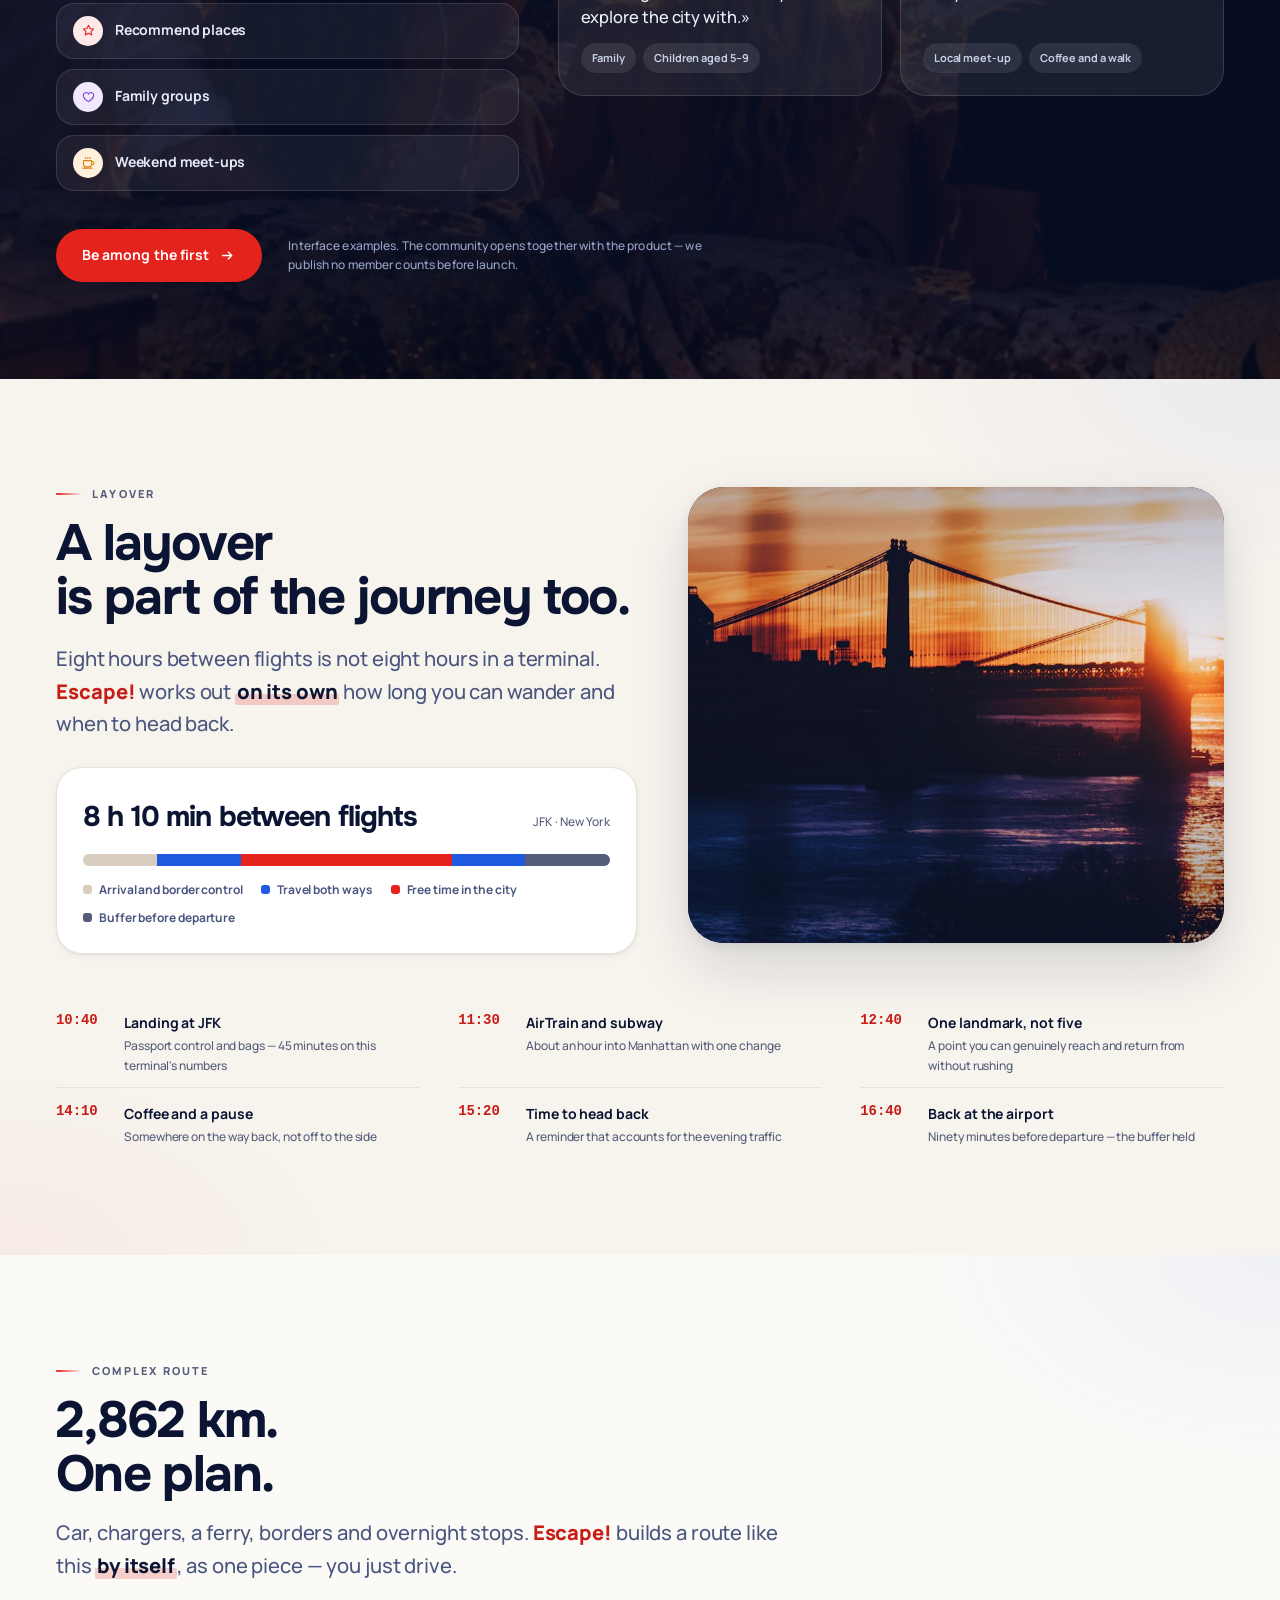
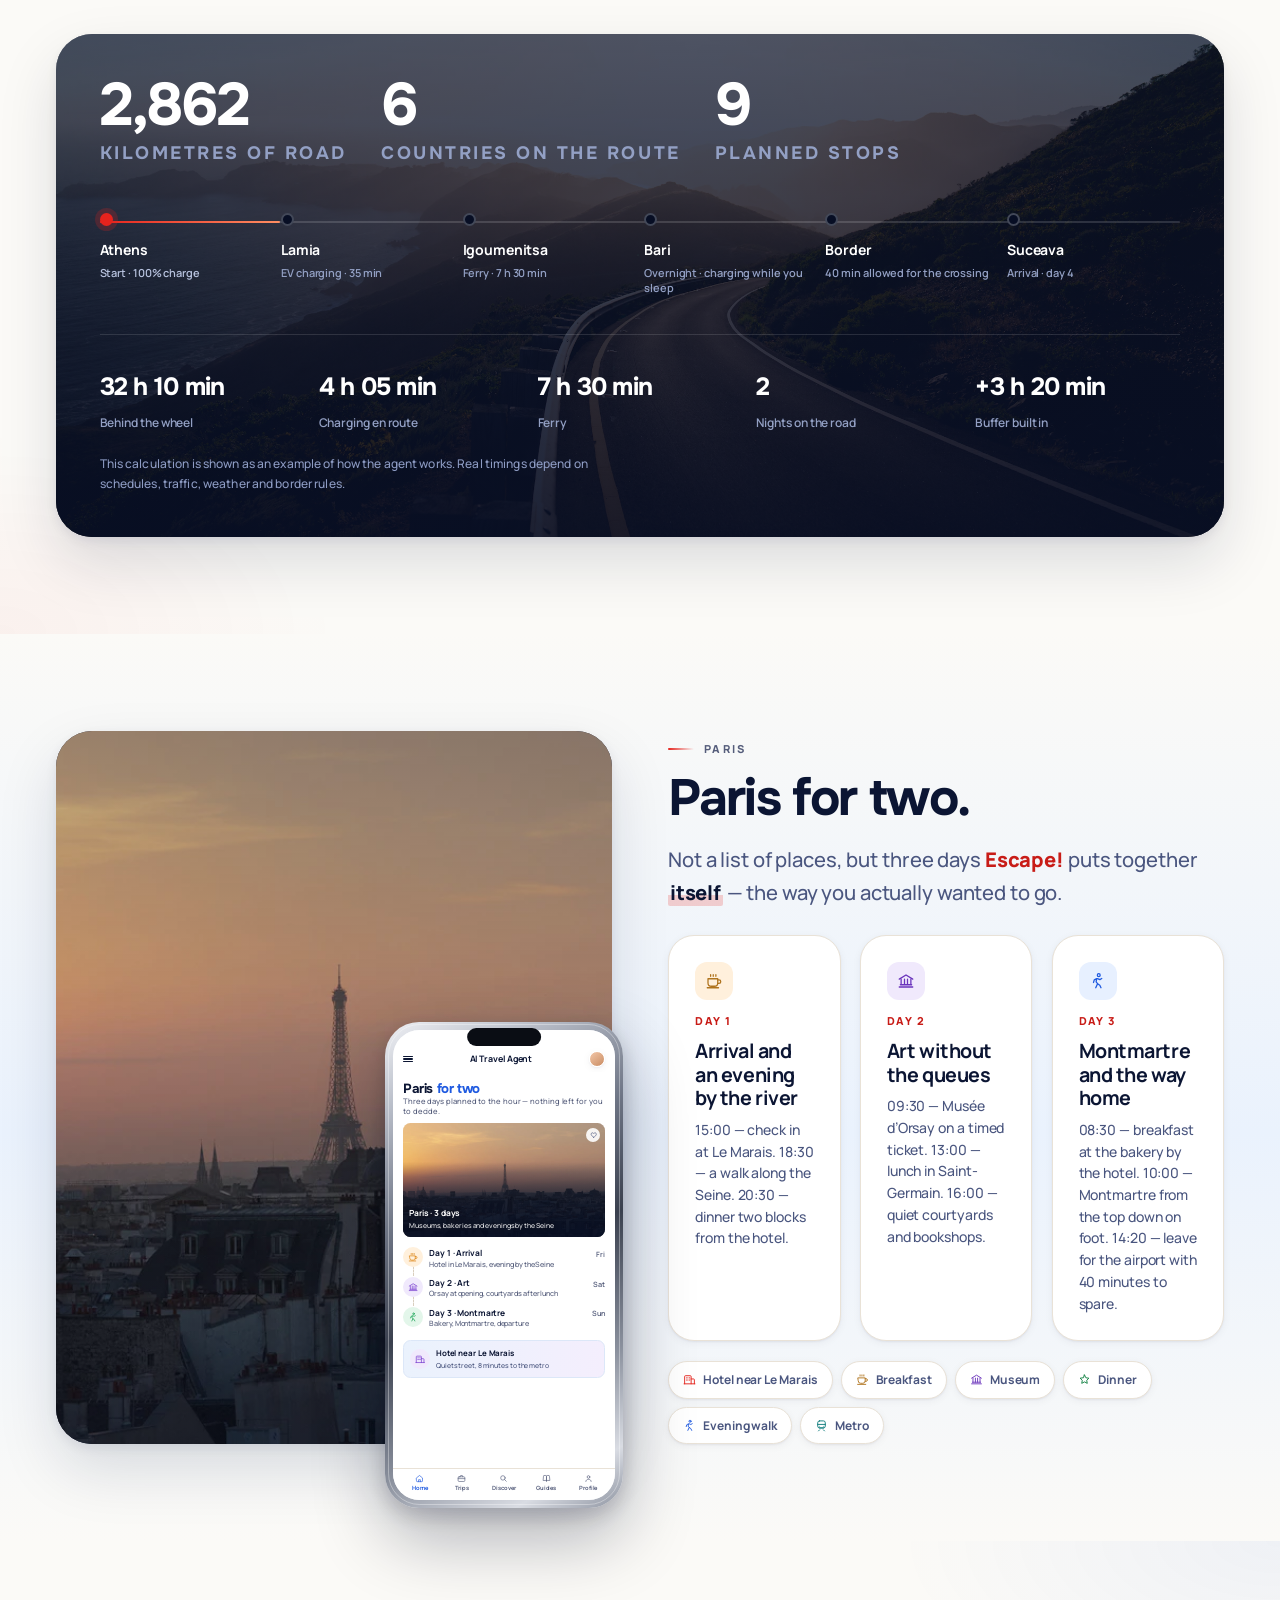
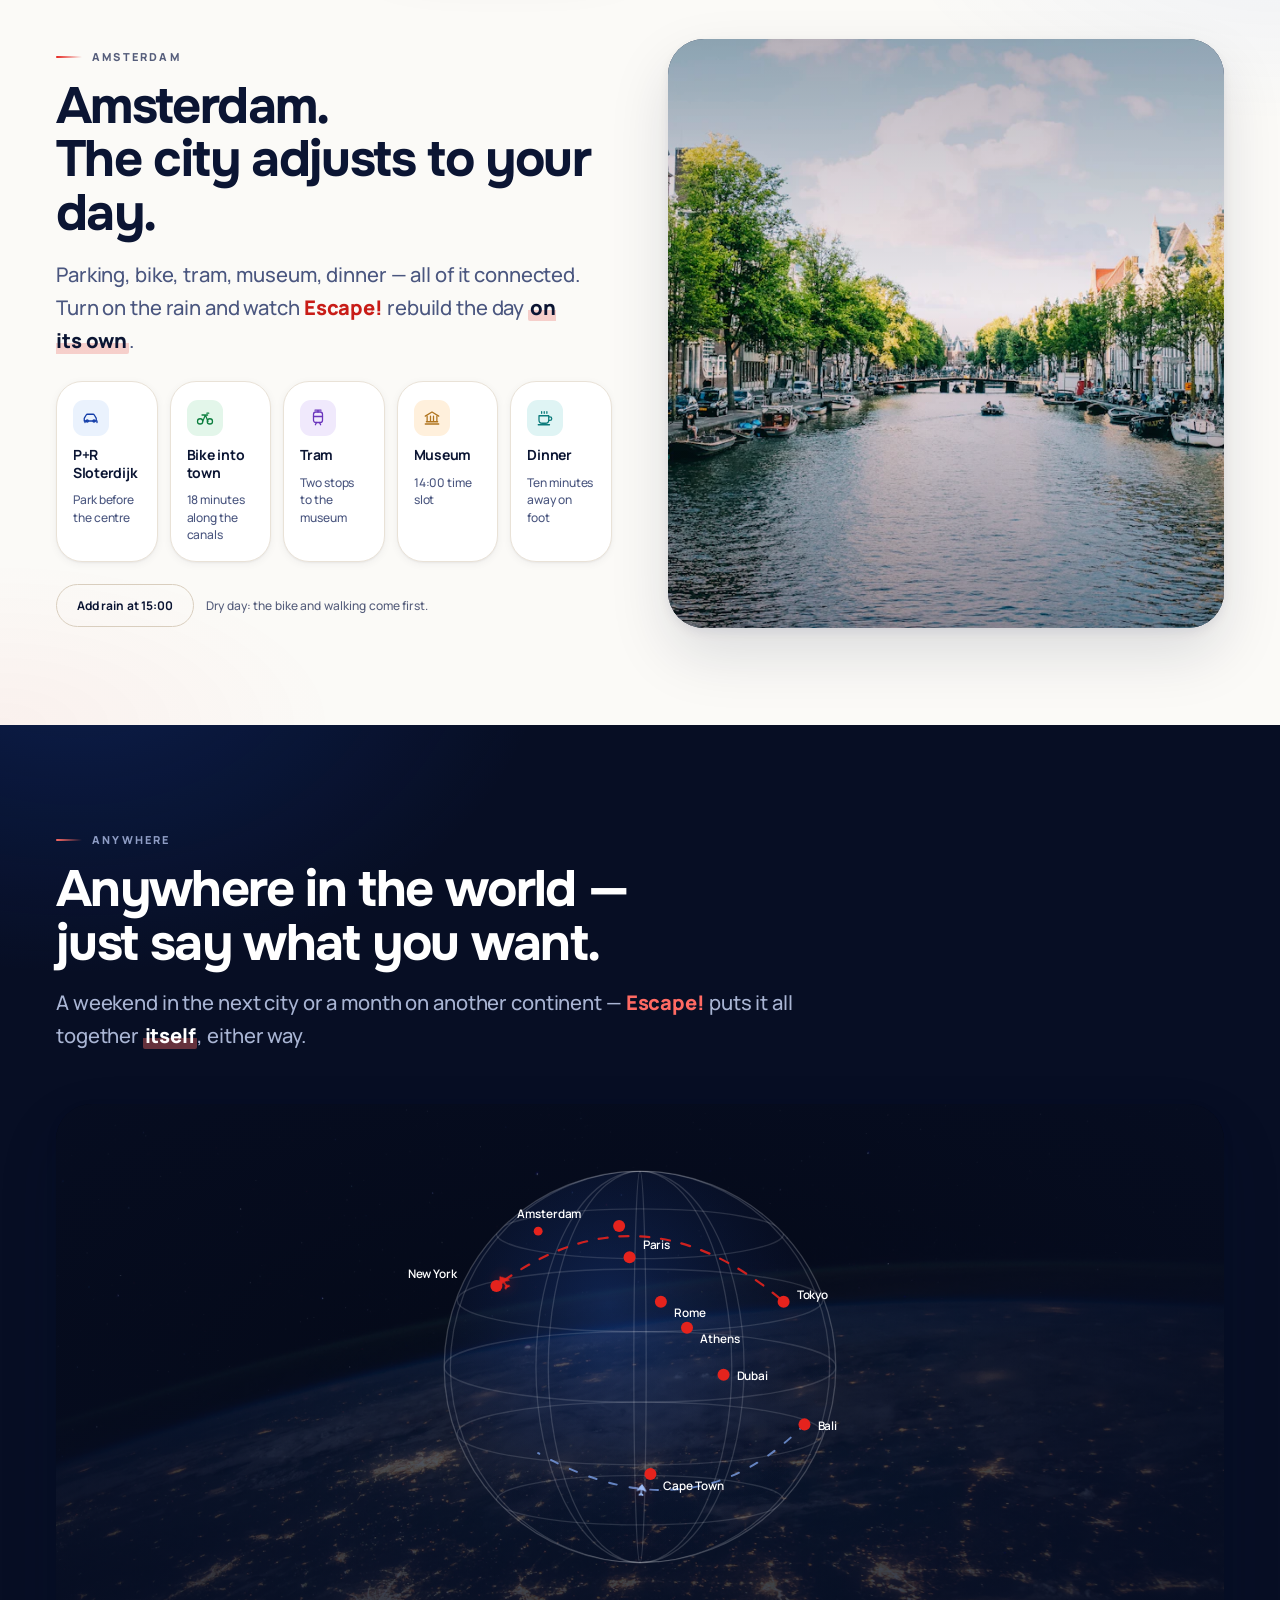
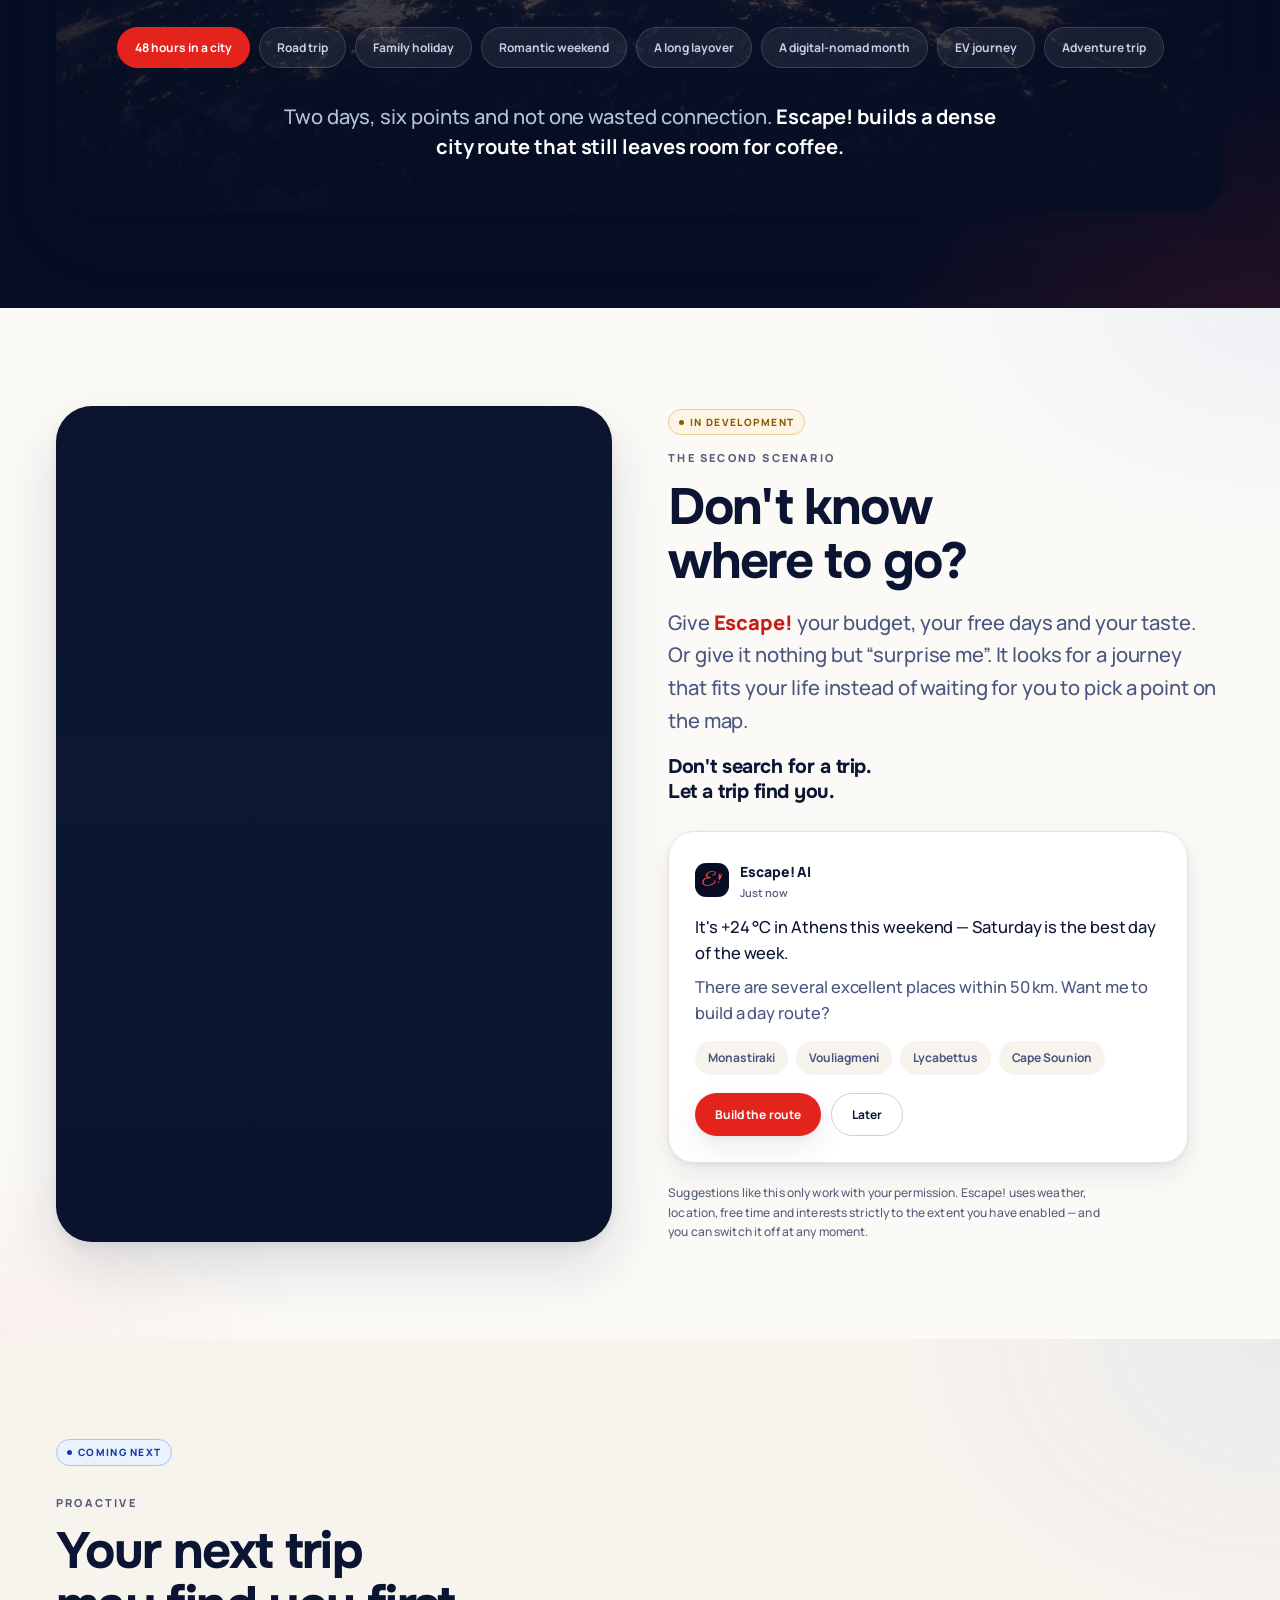
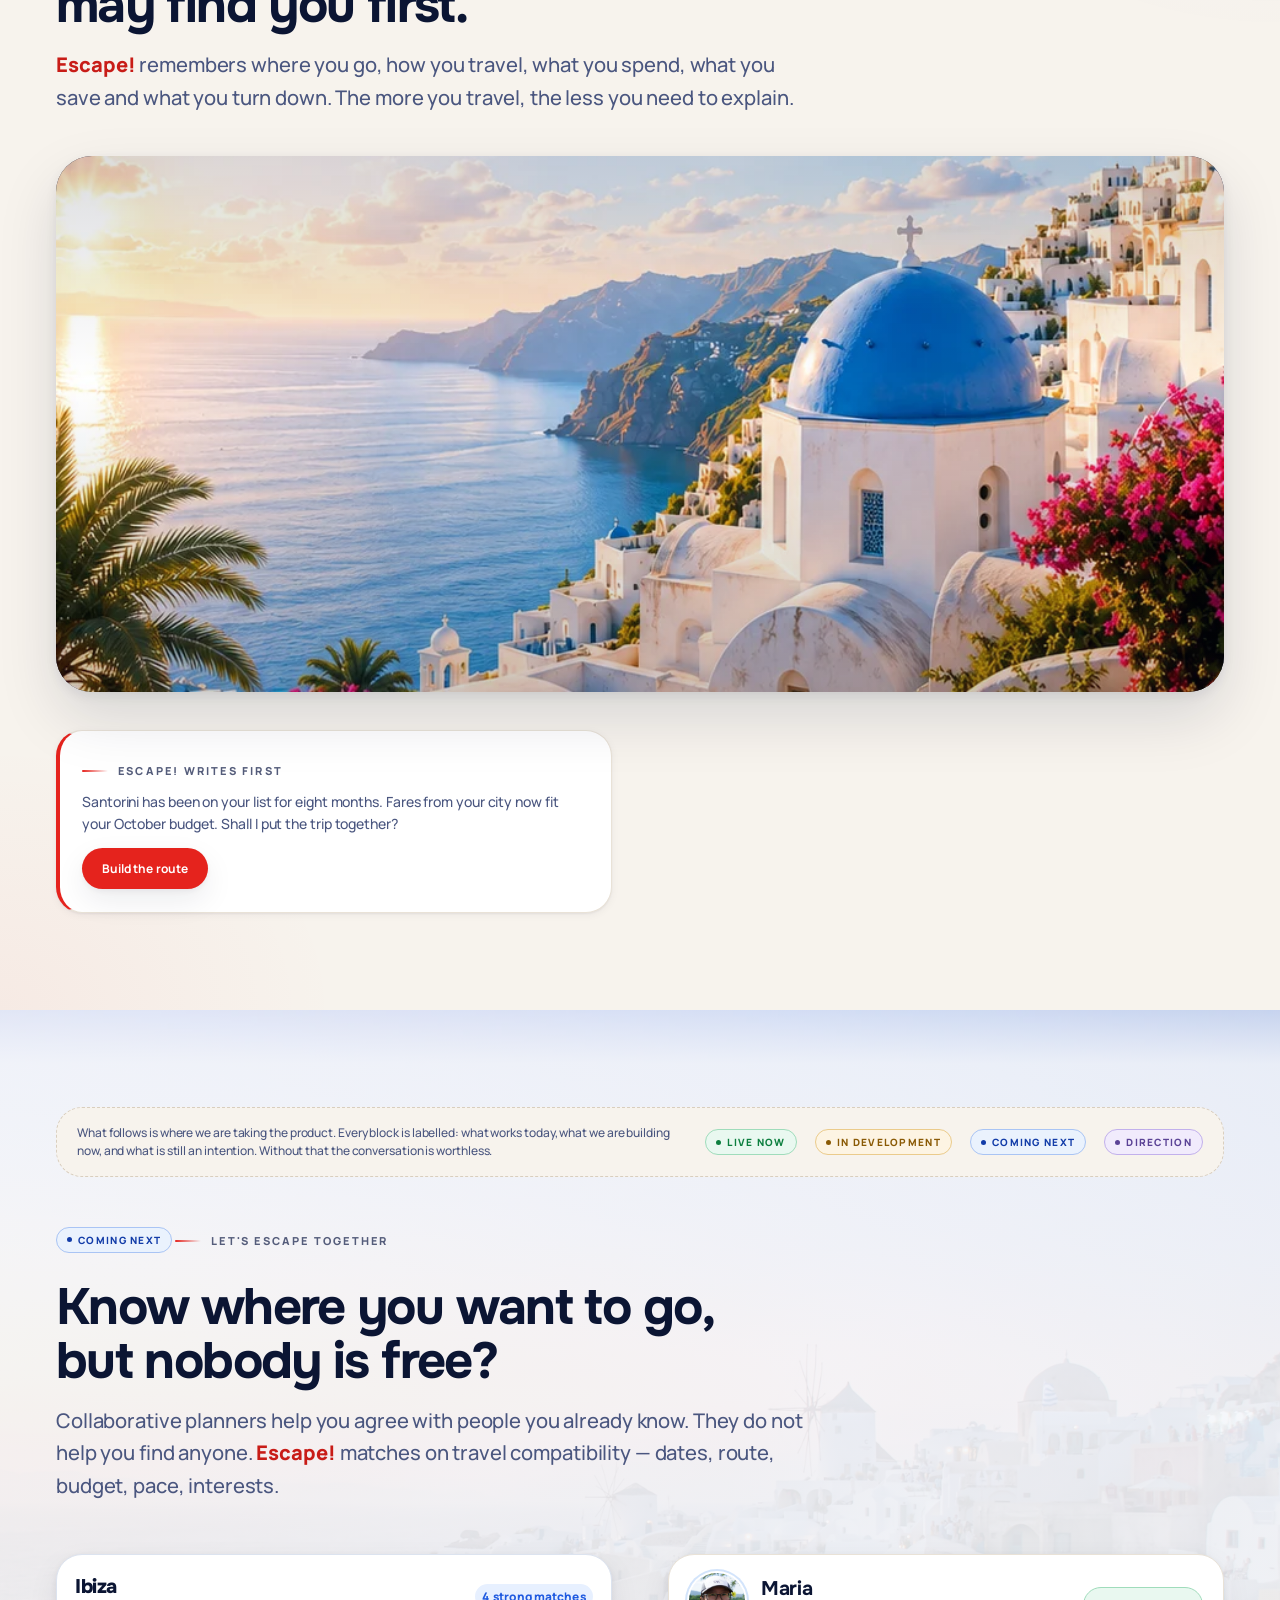
==== commit 78c7c35f: "Drop "Someone else's route", and stop centring anything The section is gone, with the fifteen dictio" ====
--- a/index.html
+++ b/index.html
@@ -37,7 +37,7 @@
 <link rel="preload" as="font" type="font/woff2" href="/assets/fonts/greatvibes-latin-400.woff2" crossorigin>
 <link rel="preload" as="font" type="font/woff2" href="/assets/fonts/onest-latin-700.woff2" crossorigin>
 <link rel="stylesheet" href="/assets/fonts.css?v=f9acb6e106">
-<link rel="stylesheet" href="/assets/styles.css?v=f4be6b2117">
+<link rel="stylesheet" href="/assets/styles.css?v=b404bc7867">
 
 <script type="application/ld+json">
 {"@context":"https://schema.org","@type":"SoftwareApplication","name":"Escape! AI Travel Agent","applicationCategory":"TravelApplication","operatingSystem":"iOS, Android","url":"https://www.escapetravel.site/","description":"Personal AI travel agent that plans, organises and accompanies a whole journey — routes, tickets, hotels, cars, EV charging, transfers, weather and recommendations in one agent.","inLanguage":["ru","uk","en"],"author":{"@type":"Person","name":"Dmytro Sukhyna"},"publisher":{"@type":"Organization","name":"Escape!","url":"https://www.escapetravel.site/","email":"escape.travel.ai@gmail.com"}}
@@ -283,7 +283,7 @@
 <!-- ===== 02 PROBLEM ===== -->
 <section class="section" id="problem">
   <div class="wrap">
-    <div class="head head--center rv">
+    <div class="head rv">
       <span class="eyebrow" data-i18n="probEyebrow">Проблема</span>
       <h2 data-i18n-html="probTitle">Путешествия огромны.<br>Планирование всё ещё раздроблено.</h2>
       <p class="lead" data-i18n="probLead">Одна поездка — это десяток вкладок и несколько приложений. И ни одно из них не знает, как выглядит ваш день целиком.</p>
@@ -314,7 +314,7 @@
           <span class="brandmark brandmark--light"><span class="word">Escape</span><svg class="pin" aria-hidden="true"><use href="#brand-pin"/></svg></span>
           <small data-i18n="fragNode">Один AI-агент</small>
         </span>
-        <p class="lead" style="text-align:center;max-width:46ch" data-i18n="fragNote">Один запрос вместо пятнадцати вкладок. Агент связывает решения между собой — и учитывает, как одно меняет другое.</p>
+        <p class="lead" style="max-width:46ch" data-i18n="fragNote">Один запрос вместо пятнадцати вкладок. Агент связывает решения между собой — и учитывает, как одно меняет другое.</p>
       </div>
     </div>
   </div>
@@ -323,7 +323,7 @@
 <!-- ===== 04 ONE REQUEST ===== -->
 <section class="section" id="agent">
   <div class="wrap">
-    <div class="head head--center rv">
+    <div class="head rv">
       <span class="status status--now" data-i18n="stNow">Работает сейчас</span>
       <span class="eyebrow" data-i18n="knowEyebrow">Сценарий первый</span>
       <h2 data-i18n-html="knowTitle">Знаете, куда хотите?<br>Скажите один раз.</h2>
@@ -340,7 +340,7 @@
       <p data-i18n="knowVoice">«Рим на выходные. Вдвоём. Около €1 500. Хороший отель, отличная еда, немного культуры и что-нибудь вечером.»</p>
       <span class="voice__hint" data-i18n="knowVoiceHint">Расшифровка. Агенту всё равно, сказали вы это или написали.</span>
     </div>
-    <p class="quote rv" style="text-align:center;margin-top:clamp(22px,2.6vw,32px);font-family:var(--font-display);font-size:var(--t-h3);font-weight:700;letter-spacing:-.03em;line-height:1.2" data-i18n-html="knowOne">Одно намерение.<br>Одна связанная поездка.</p>
+    <p class="quote rv" style="margin-top:clamp(22px,2.6vw,32px);font-family:var(--font-display);font-size:var(--t-h3);font-weight:700;letter-spacing:-.03em;line-height:1.2" data-i18n-html="knowOne">Одно намерение.<br>Одна связанная поездка.</p>
 
     <div class="trail rv" aria-hidden="true">
       <span><svg aria-hidden="true"><use href="#i-plane"/></svg></span>
@@ -659,7 +659,7 @@
     <img src="/img/escape-friends-sm.webp" srcset="/img/escape-friends-sm.webp 1400w, /img/escape-friends-lg.webp 1672w" sizes="100vw" width="1672" height="941" loading="lazy" decoding="async" alt="">
   </div>
   <div class="wrap">
-    <div class="head head--center rv">
+    <div class="head rv">
       <span class="status status--next" data-i18n="stNext">Дальше в плане</span>
       <span class="eyebrow" data-i18n="comEyebrow">Сообщество</span>
       <h2><span data-i18n="comTitleA">Путешествия объединяют.</span><br><span class="brandmark brandmark--inline"><span class="word">Escape</span><svg class="pin" aria-hidden="true"><use href="#brand-pin"/></svg></span> <span data-i18n-html="comTitleB">помогает найти своих.</span></h2>
@@ -922,7 +922,7 @@
 <!-- ===== 13 ANYWHERE IN THE WORLD ===== -->
 <section class="section section--dark" id="world">
   <div class="wrap">
-    <div class="head head--center rv">
+    <div class="head rv">
       <span class="eyebrow" data-i18n="wldEyebrow">Весь мир</span>
       <h2 data-i18n-html="wldTitle">Любая точка мира —<br>только скажите, чего вы хотите.</h2>
       <p class="lead" data-i18n="wldLead">Выходные в соседнем городе или месяц на другом континенте — Escape! одинаково соберёт всё сам.</p>
@@ -1079,25 +1079,29 @@
 
 <!-- ===== 14b PROACTIVITY ===== -->
 <section class="section section--surface" id="proactive">
-  <div class="wrap split split--rev">
-    <div class="split__media rv">
-      <figure class="scene scene--wide">
-        <img src="/img/escape-view.webp" width="950" height="436" loading="lazy" decoding="async" alt="Санторини на закате: белые дома, синий купол и море" data-i18n-alt="altEscapeView">
-      </figure>
-    </div>
-    <div class="split__copy rv rv-d1">
+  <div class="wrap">
+    <div class="head rv">
       <span class="status status--next" data-i18n="stNext">Дальше в плане</span>
       <span class="eyebrow" style="margin-top:14px;display:block" data-i18n="proEyebrow">Проактивность</span>
       <h2 data-i18n-html="proTitle">Следующая поездка<br>может найти вас первой.</h2>
       <p class="lead" data-i18n="proLead">Escape! запоминает, куда вы ездите, как путешествуете, сколько тратите, что сохраняете и от чего отказываетесь. Чем больше поездок, тем меньше нужно объяснять.</p>
-
-      <div class="card" style="margin-top:clamp(20px,2.4vw,28px);border-left:4px solid var(--red)">
-        <span class="eyebrow" data-i18n="proNudgeLab">Escape! пишет первым</span>
-        <p style="margin-top:11px;font-size:var(--t-small);line-height:1.55;color:var(--ink-2)" data-i18n="proNudge">Санторини лежит в вашем списке восемь месяцев. Билеты из вашего города сейчас укладываются в ваш бюджет на октябрь. Собрать поездку?</p>
-        <button class="btn btn--sm btn--red" type="button" data-waitlist style="margin-top:14px"><span data-i18n="proYes">Собрать маршрут</span></button>
-      </div>
-
-      <p class="quote" style="margin-top:clamp(20px,2.4vw,28px);font-family:var(--font-display);font-size:var(--t-h4);font-weight:700;letter-spacing:-.025em;line-height:1.25" data-i18n-html="proSmarter">Каждая поездка делает<br>следующий Escape! умнее.</p>
+    </div>
+
+    <figure class="scene scene--wide rv rv-d1" style="margin-top:clamp(26px,3.2vw,44px)">
+      <img src="/img/escape-view.webp" width="950" height="436" loading="lazy" decoding="async" alt="Санторини на закате: белые дома, синий купол и море" data-i18n-alt="altEscapeView">
+    </figure>
+
+    <div class="split" style="margin-top:clamp(24px,3vw,40px);align-items:center">
+      <div class="split__copy rv">
+        <div class="card" style="border-left:4px solid var(--red)">
+          <span class="eyebrow" data-i18n="proNudgeLab">Escape! пишет первым</span>
+          <p style="margin-top:11px;font-size:var(--t-small);line-height:1.55;color:var(--ink-2)" data-i18n="proNudge">Санторини лежит в вашем списке восемь месяцев. Билеты из вашего города сейчас укладываются в ваш бюджет на октябрь. Собрать поездку?</p>
+          <button class="btn btn--sm btn--red" type="button" data-waitlist style="margin-top:14px"><span data-i18n="proYes">Собрать маршрут</span></button>
+        </div>
+      </div>
+      <div class="split__copy rv rv-d1">
+        <p class="quote" style="font-family:var(--font-display);font-size:var(--t-h3);font-weight:700;letter-spacing:-.028em;line-height:1.2" data-i18n-html="proSmarter">Каждая поездка делает<br>следующий Escape! умнее.</p>
+      </div>
     </div>
   </div>
 </section>
@@ -1115,7 +1119,7 @@
       <span class="status status--next" data-i18n="stNext">Дальше в плане</span>
       <span class="status status--vision" data-i18n="stVision">Направление</span>
     </div>
-    <div class="head head--center rv">
+    <div class="head rv">
       <span class="status status--next" data-i18n="stNext">Дальше в плане</span>
       <span class="eyebrow" data-i18n="togEyebrow">Поехали вместе</span>
       <h2 data-i18n-html="togTitle">Знаете, куда хотите,<br>но ехать не с кем?</h2>
@@ -1201,7 +1205,7 @@
     <img src="/img/coast-dusk-sm.webp" srcset="/img/coast-dusk-sm.webp 1200w, /img/coast-dusk-lg.webp 2200w" sizes="100vw" width="1200" height="675" loading="lazy" decoding="async" alt="">
   </div>
   <div class="wrap">
-    <div class="head head--center rv">
+    <div class="head rv">
       <span class="status status--vision" data-i18n="stVision">Направление</span>
       <span class="eyebrow" data-i18n="idEyebrow">Travel-профиль</span>
       <h2 data-i18n-html="idTitle">Ваша жизнь<br>в путешествиях.</h2>
@@ -1225,7 +1229,7 @@
     </div>
 
     <div class="rv rv-d1" style="margin-top:clamp(34px,4vw,58px)">
-      <h3 style="font-size:var(--t-h3);text-align:center;max-width:20ch;margin-inline:auto" data-i18n-html="wpTitle">Сколько мира<br>вы уже видели?</h3>
+      <h3 style="font-size:var(--t-h3);max-width:20ch" data-i18n-html="wpTitle">Сколько мира<br>вы уже видели?</h3>
       <div class="wprog" style="margin-top:clamp(24px,3vw,38px)">
         <div class="wprog__ring">
           <svg viewBox="0 0 120 120" aria-hidden="true">
@@ -1243,7 +1247,7 @@
           <div class="wprog__row wprog__row--plain"><span class="wprog__n">27&#8239;400</span><span class="wprog__lab" data-i18n="passKm">км пройдено</span></div>
         </div>
       </div>
-      <p class="quote" style="text-align:center;margin-top:clamp(26px,3vw,40px);font-family:var(--font-display);font-size:var(--t-h3);font-weight:700;letter-spacing:-.03em;line-height:1.2" data-i18n-html="awNotBucket">Мир — не список желаний.<br>Это шкала прогресса.</p>
+      <p class="quote" style="margin-top:clamp(26px,3vw,40px);font-family:var(--font-display);font-size:var(--t-h3);font-weight:700;letter-spacing:-.03em;line-height:1.2" data-i18n-html="awNotBucket">Мир — не список желаний.<br>Это шкала прогресса.</p>
 
       <h3 style="font-size:var(--t-h4);margin-top:clamp(30px,3.6vw,46px)" data-i18n="rankTitle">Рейтинг исследователей</h3>
       <div class="rank">
@@ -1375,47 +1379,6 @@
   </div>
 </section>
 
-<!-- ===== 15g MAKE IT MINE + INSIDERS ===== -->
-<section class="section section--surface section--photo" id="mine">
-  <div class="section__bg" aria-hidden="true">
-    <img src="/img/road-sm.webp" srcset="/img/road-sm.webp 1200w, /img/road-lg.webp 2200w" sizes="100vw" width="1200" height="675" loading="lazy" decoding="async" alt="">
-  </div>
-  <div class="wrap">
-    <div class="split">
-      <div class="split__copy rv">
-        <span class="status status--vision" data-i18n="stVision">Направление</span>
-        <span class="eyebrow" style="margin-top:14px;display:block" data-i18n="mineEyebrow">Чужой маршрут</span>
-        <h2 data-i18n-html="mineTitle">Чужой маршрут —<br>под ваш город и ваши даты.</h2>
-        <p class="lead" data-i18n="mineLead">Кто-то опубликовал поездку, которая вам нравится. Escape! собирает её заново: вылет из вашего города, ваши числа, ваш бюджет и погода на эти дни. Вы едете по чужой идее, но своей поездкой.</p>
-        <h3 style="font-size:var(--t-h4);margin-top:clamp(24px,2.8vw,34px)" data-i18n-html="mineInsiders">Маршруты от тех,<br>кто там живёт.</h3>
-        <p class="small" style="color:var(--ink-2);margin-top:10px;font-size:var(--t-small);line-height:1.55" data-i18n="mineInsidersS">Локальные жители и опытные путешественники публикуют маршруты, места и выходные. Escape! превращает вдохновение в поездку, которую можно поехать.</p>
-      </div>
-
-      <div class="split__copy rv rv-d1">
-        <div class="ui" style="max-width:none">
-          <div style="padding:16px 18px;border-bottom:1px solid var(--line)">
-            <div style="font-family:var(--font-display);font-size:var(--t-h4);font-weight:800;letter-spacing:-.025em" data-i18n="mineAuthor">48 часов в Риме</div>
-            <div style="font-size:var(--t-micro);color:var(--ink-2);font-weight:600;margin-top:2px" data-i18n="mineAuthorS">Марко, живёт там</div>
-          </div>
-          <ul class="ui__steps" style="padding:16px 18px">
-            <li><span class="ui__ic ui__ic--green"><svg aria-hidden="true"><use href="#i-map"/></svg></span>
-              <span class="t"><b data-i18n="mineAdapt">Подстроено под вас</b><span data-i18n="mineAdaptS">Ваш город, даты, бюджет, темп</span></span></li>
-            <li><span class="ui__ic ui__ic--blue"><svg aria-hidden="true"><use href="#i-plane"/></svg></span>
-              <span class="t"><b data-i18n="mineRebuilt">Перелёт и жильё пересобраны</b><span data-i18n="mineRebuiltS">На двоих, с погодой в октябре</span></span></li>
-          </ul>
-          <button class="ui__cta" type="button" data-waitlist data-i18n="mineBtn">Забрать себе</button>
-        </div>
-
-        <div class="card" style="margin-top:18px;border-left:4px solid var(--red)">
-          <h3 style="font-size:var(--t-h4)" data-i18n-html="helpTitle">Совет от того,<br>кто уже вернулся.</h3>
-          <p class="small" style="color:var(--ink-2);font-size:var(--t-micro);line-height:1.5;margin-top:10px" data-i18n="helpAsk">Собираетесь в Токио — видите заметки тех, кто был там недавно.</p>
-          <p class="small" style="color:var(--ink-2);font-size:var(--t-micro);line-height:1.5;margin-top:8px" data-i18n="helpGive">Вернулись из Токио — одна заметка, и кто-то поедет увереннее.</p>
-        </div>
-      </div>
-    </div>
-  </div>
-</section>
-
 <!-- ===== 15h LOCAL ESCAPE ===== -->
 <section class="section section--photo">
   <div class="section__bg" aria-hidden="true">
@@ -1486,7 +1449,7 @@
     <img src="/img/friends-sail-sm.webp" srcset="/img/friends-sail-sm.webp 1200w, /img/friends-sail-lg.webp 2200w" sizes="100vw" width="1200" height="675" loading="lazy" decoding="async" alt="">
   </div>
   <div class="wrap">
-    <div class="head head--center rv">
+    <div class="head rv">
       <span class="eyebrow" data-i18n="whyEyebrow">Почему Escape!</span>
       <h2 data-i18n="whyTitle">Шесть причин, по которым это работает иначе</h2>
     </div>
@@ -1729,7 +1692,7 @@
 
 <div class="toast" id="toast" role="status" aria-live="polite"></div>
 
-<script src="/assets/i18n.js?v=f329308a33"></script>
+<script src="/assets/i18n.js?v=6b3ca18e69"></script>
 <script src="/assets/app.js?v=0a7f744ce6" defer></script>
 </body>
 </html>
--- a/assets/styles.css
+++ b/assets/styles.css
@@ -133,9 +133,7 @@
 .section--dark.section--photo .src{color:#98A5C8}
 
 .head{max-width:var(--maxw-narrow)}
-.head--center{margin-inline:auto;text-align:center}
 .head h2{font-size:var(--t-h2);margin-block:14px 16px;text-wrap:balance}
-.head--center .lead{margin-inline:auto}
 
 .grid{display:grid;gap:clamp(16px,2vw,26px)}
 
@@ -659,6 +657,7 @@
 .scene__device{position:absolute;z-index:4;right:-2%;bottom:-9%}
 /* a wide frame keeps a panorama whole instead of cropping it to a portrait */
 .scene--wide{aspect-ratio:950/436}
+.wrap > .scene--wide{width:100%}
 .scene--wide::after{background:linear-gradient(180deg,rgba(7,14,36,.14) 0%,rgba(7,14,36,0) 42%,rgba(7,14,36,.2) 100%)}
 
 /* rain overlay — Amsterdam weather swap */
@@ -1196,6 +1195,7 @@
   .scene--tall{aspect-ratio:4/3.4}
   /* the panorama stays a panorama at every width */
   .scene--wide{aspect-ratio:950/436}
+.wrap > .scene--wide{width:100%}
   .scene__device{position:relative;right:auto;bottom:auto;margin:-9% auto 0;display:block;--w:min(226px,58vw)}
   .split__media{display:flex;flex-direction:column}
   .hero__stage .device{--w:min(272px,68vw)}
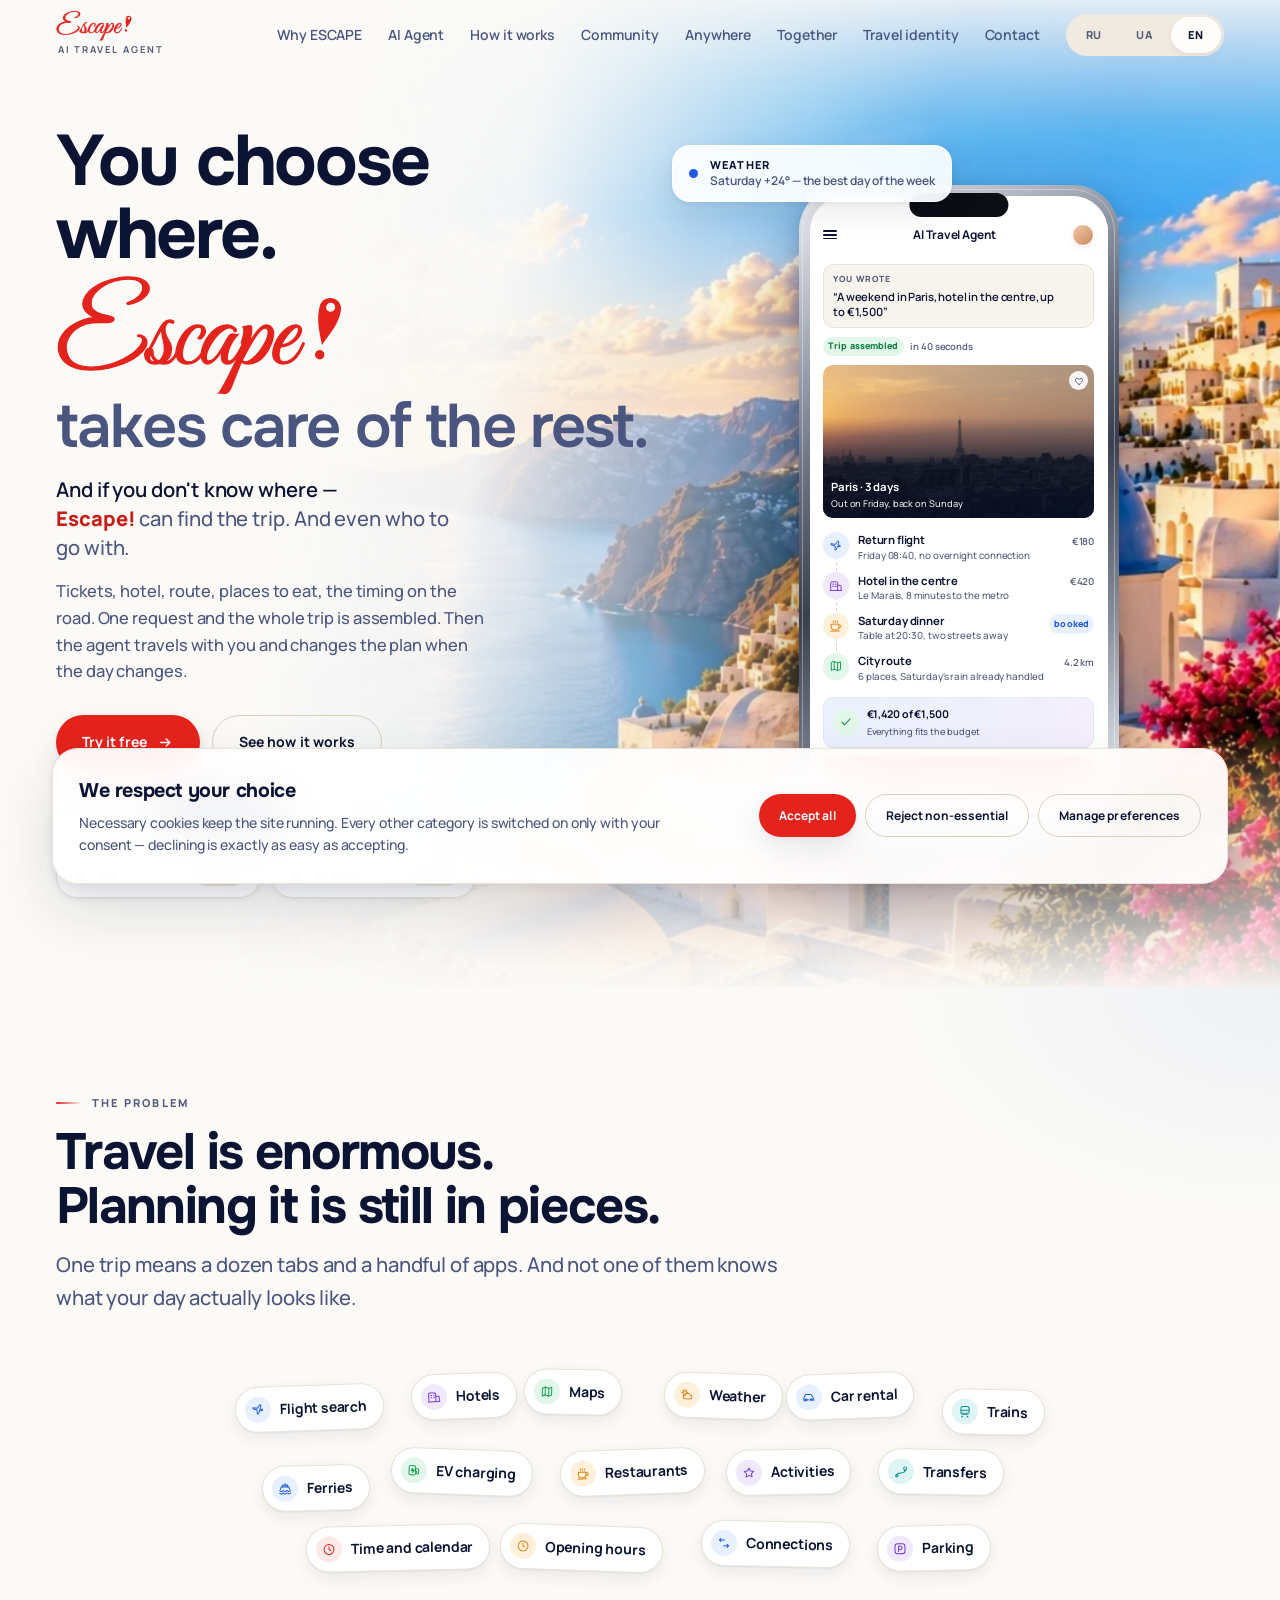
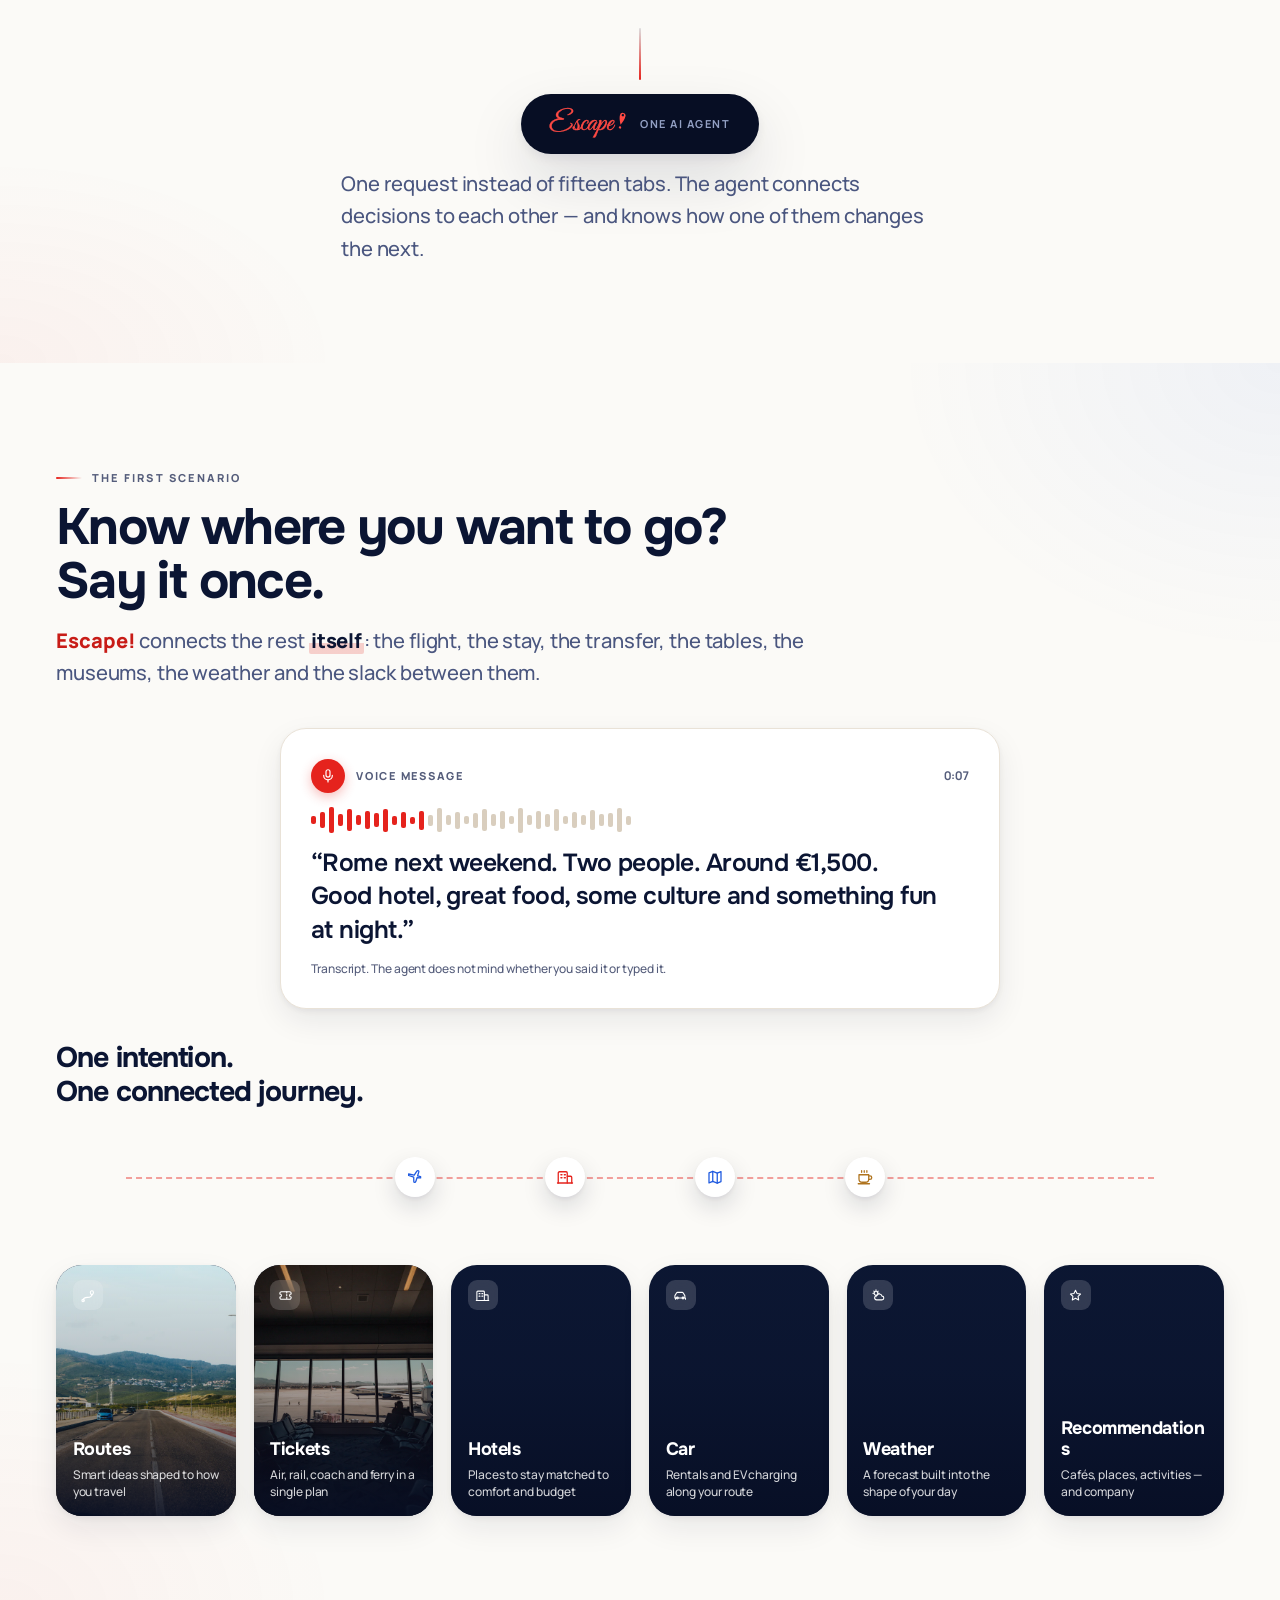
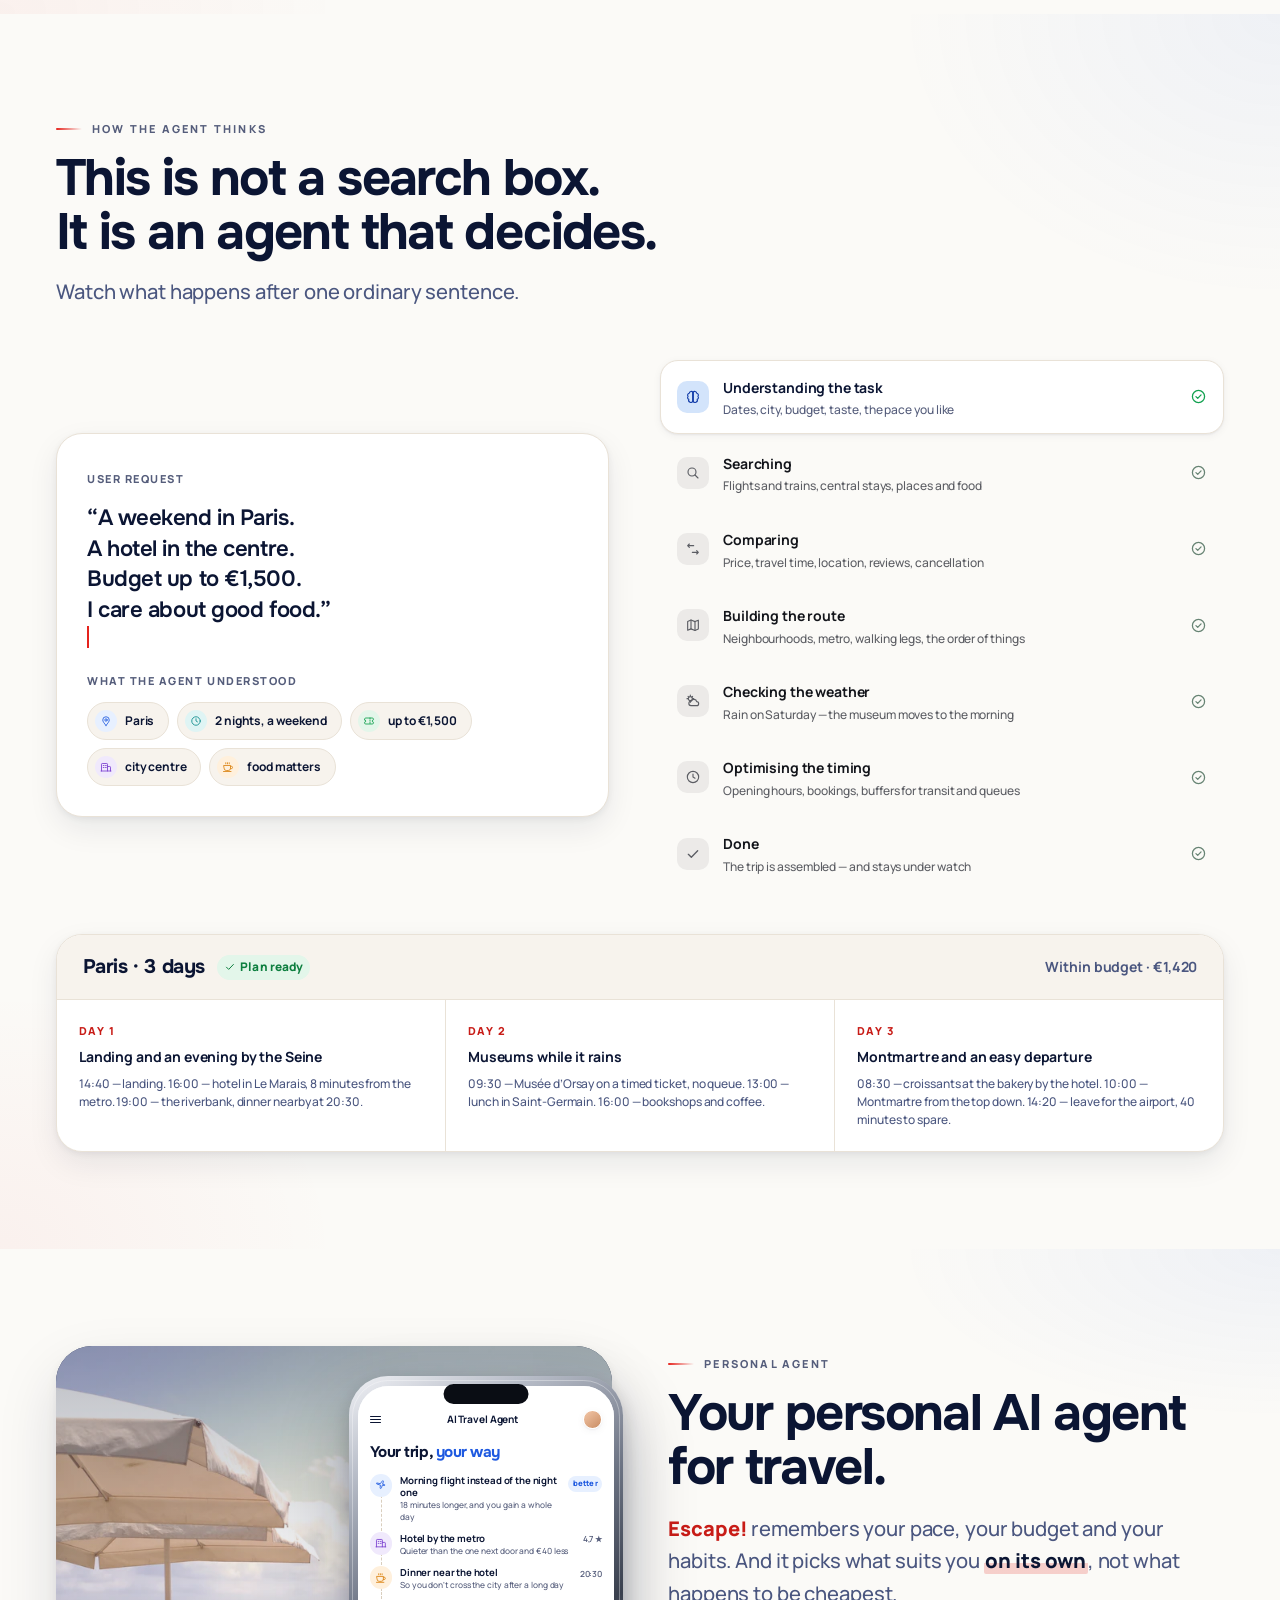
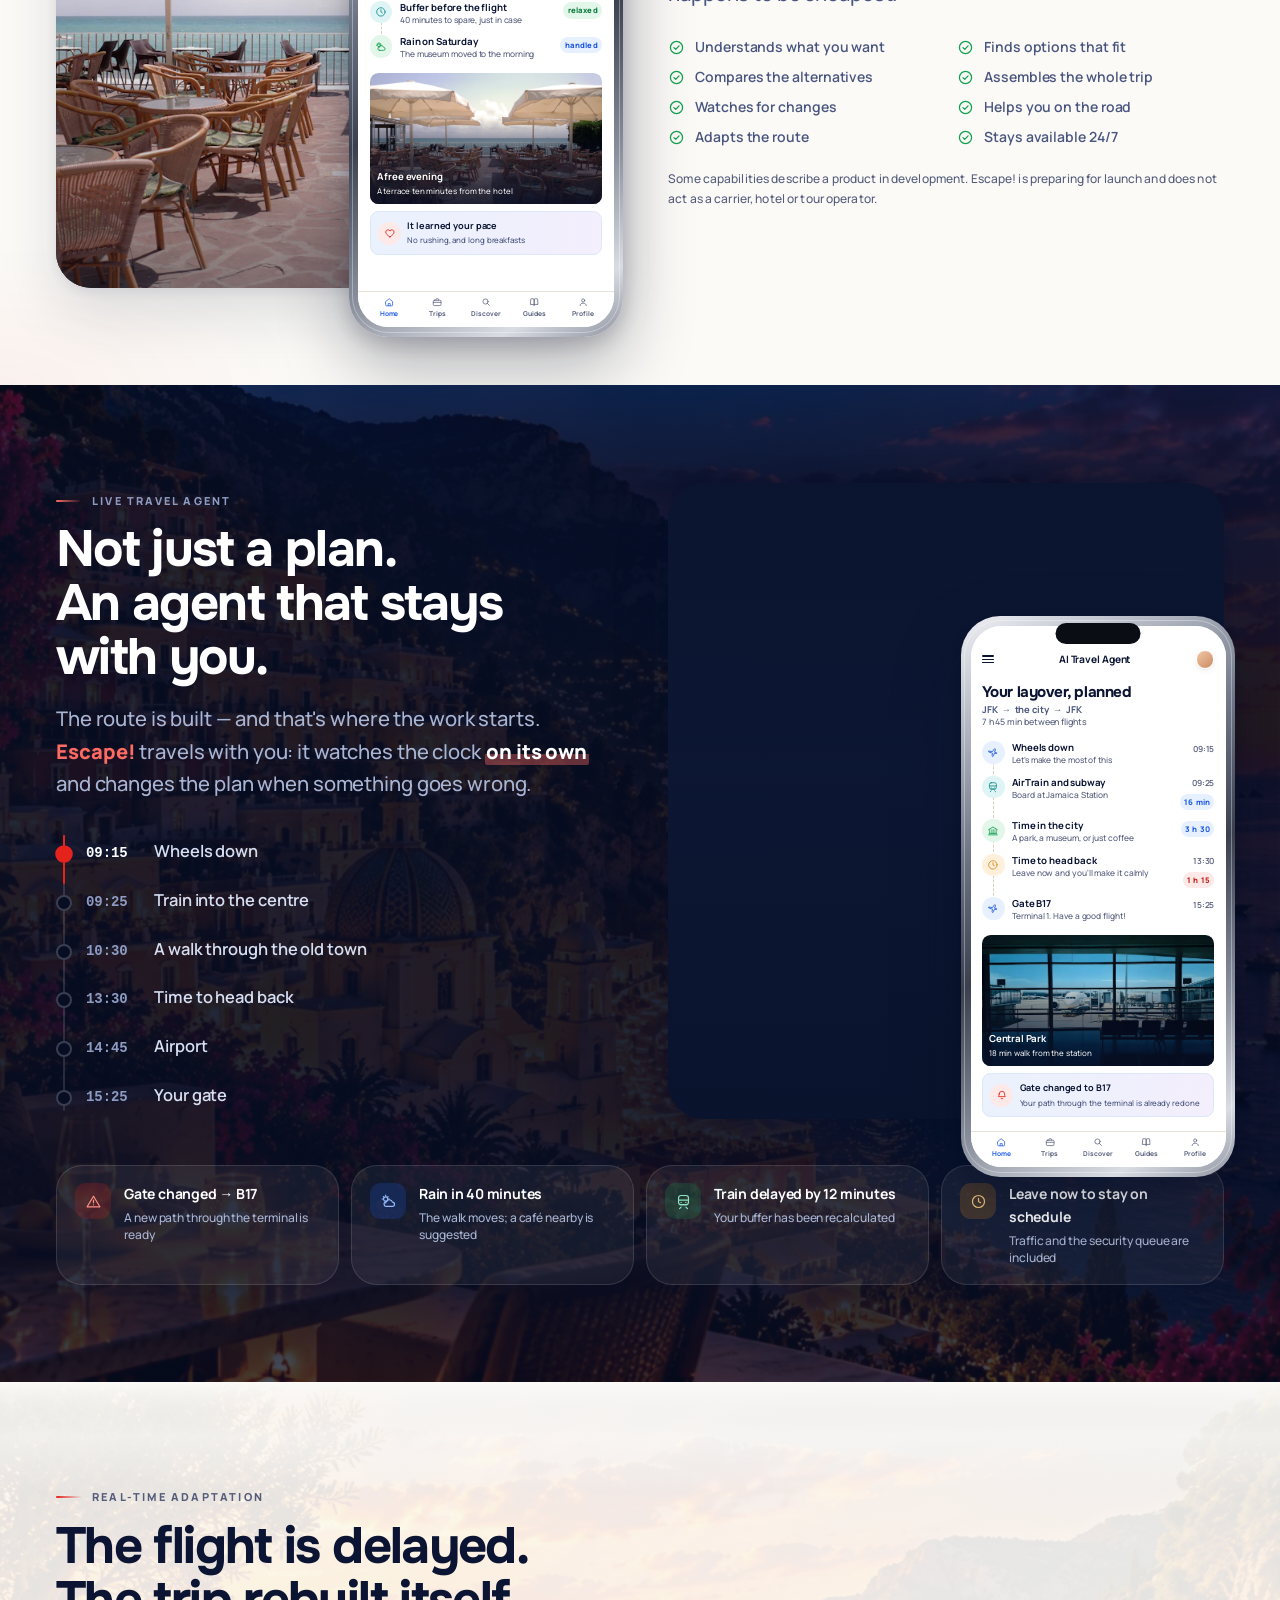
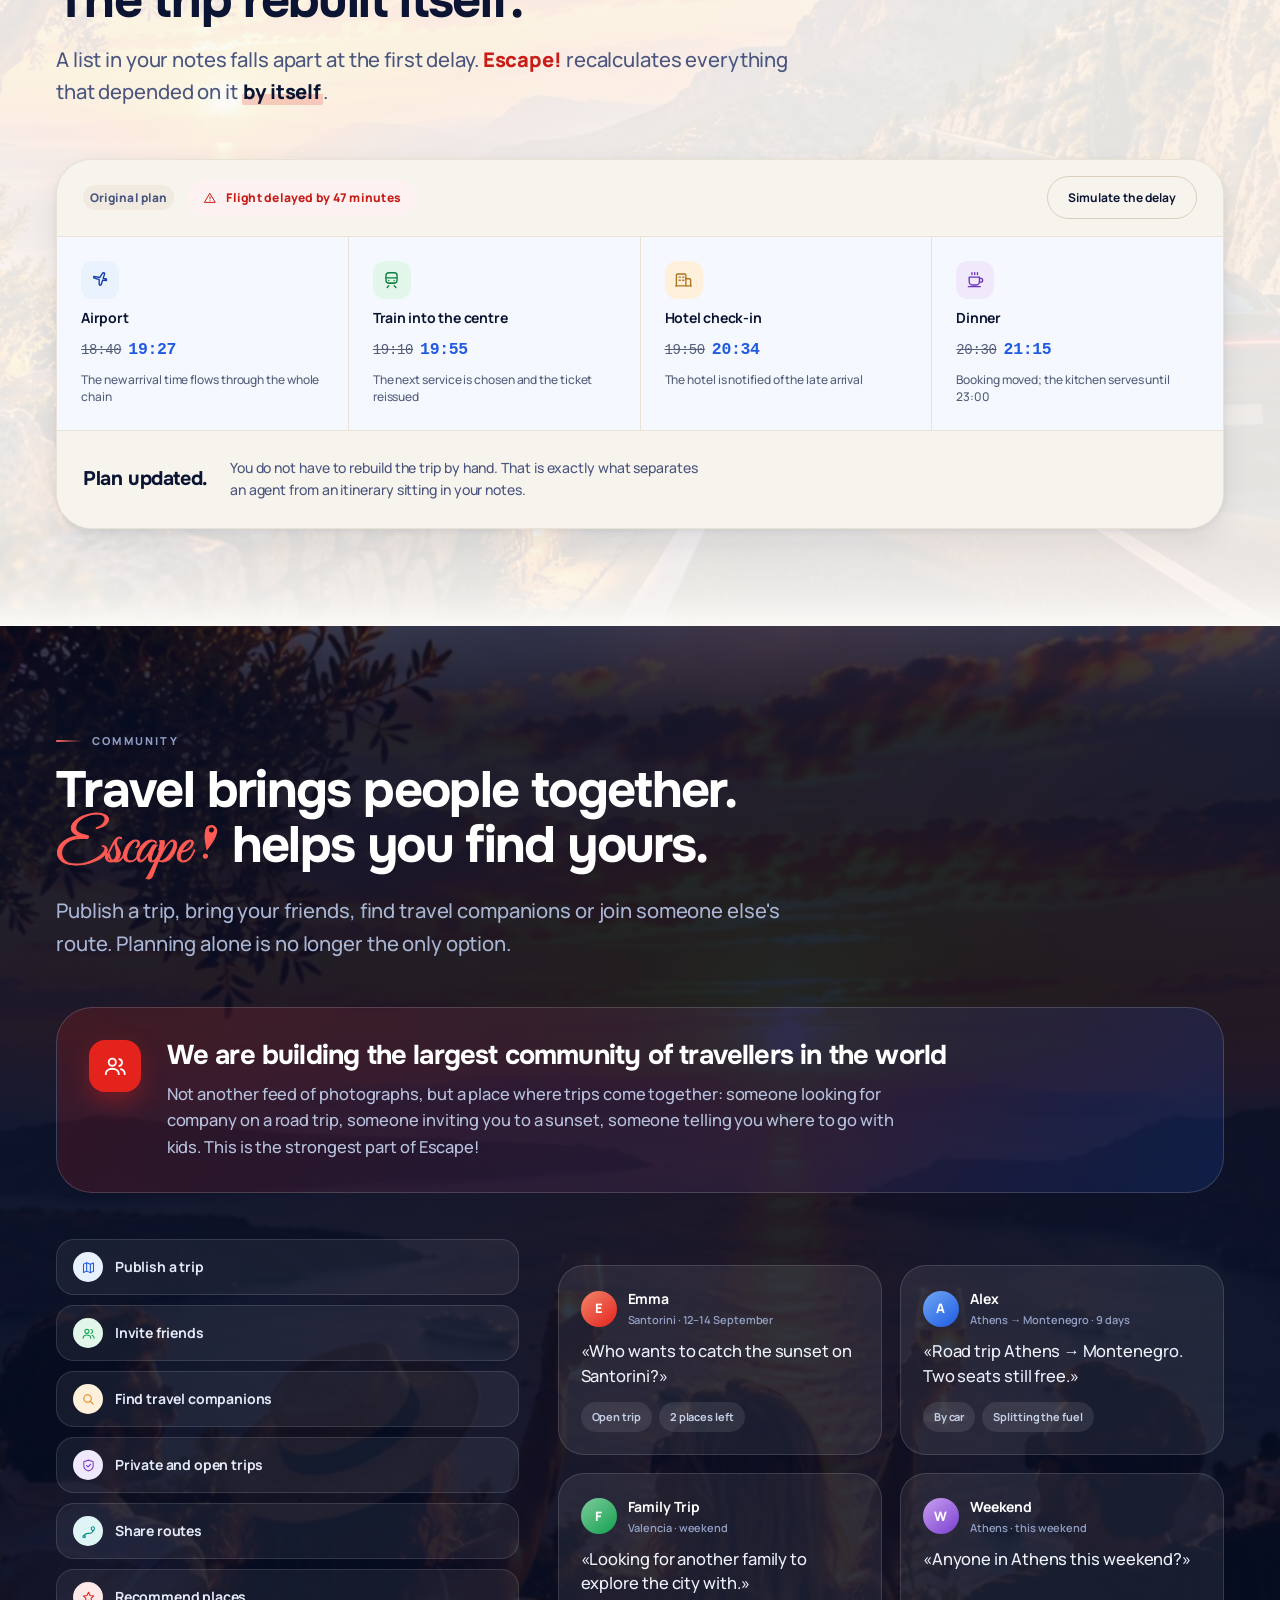
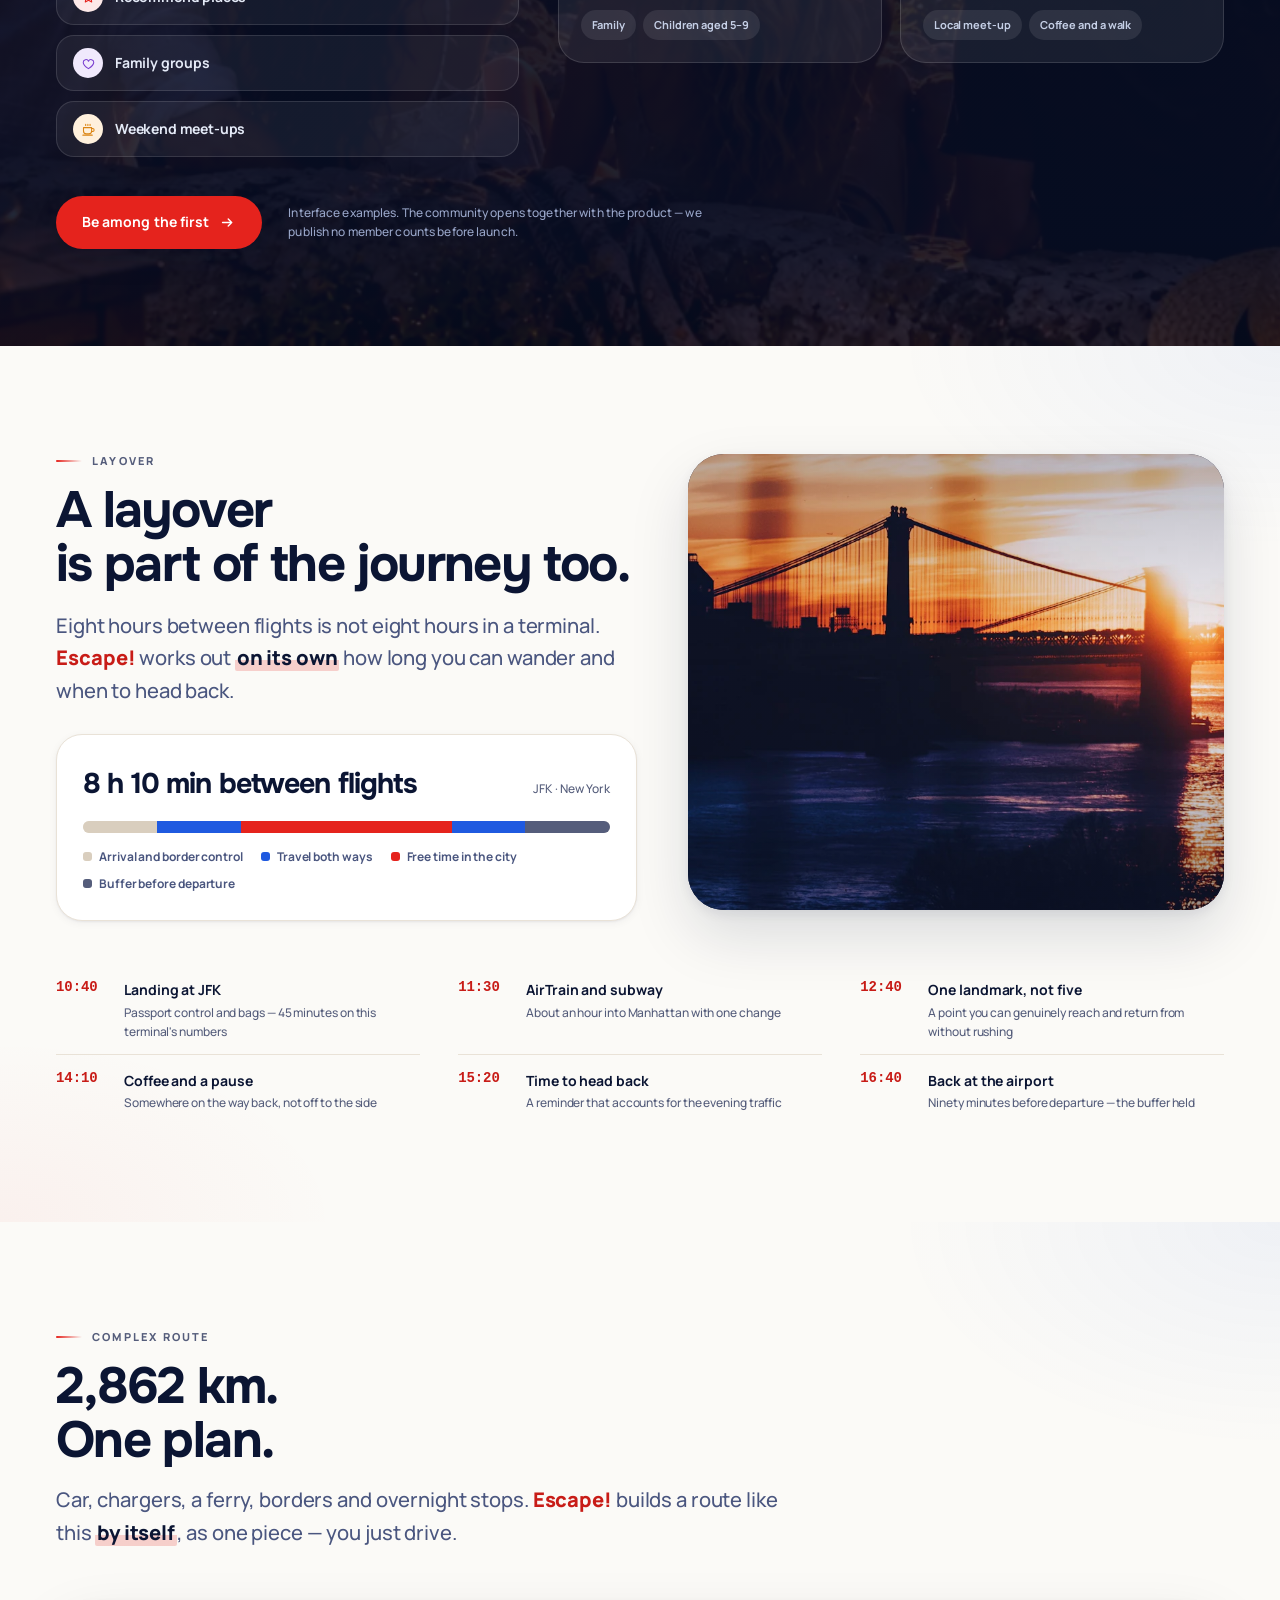
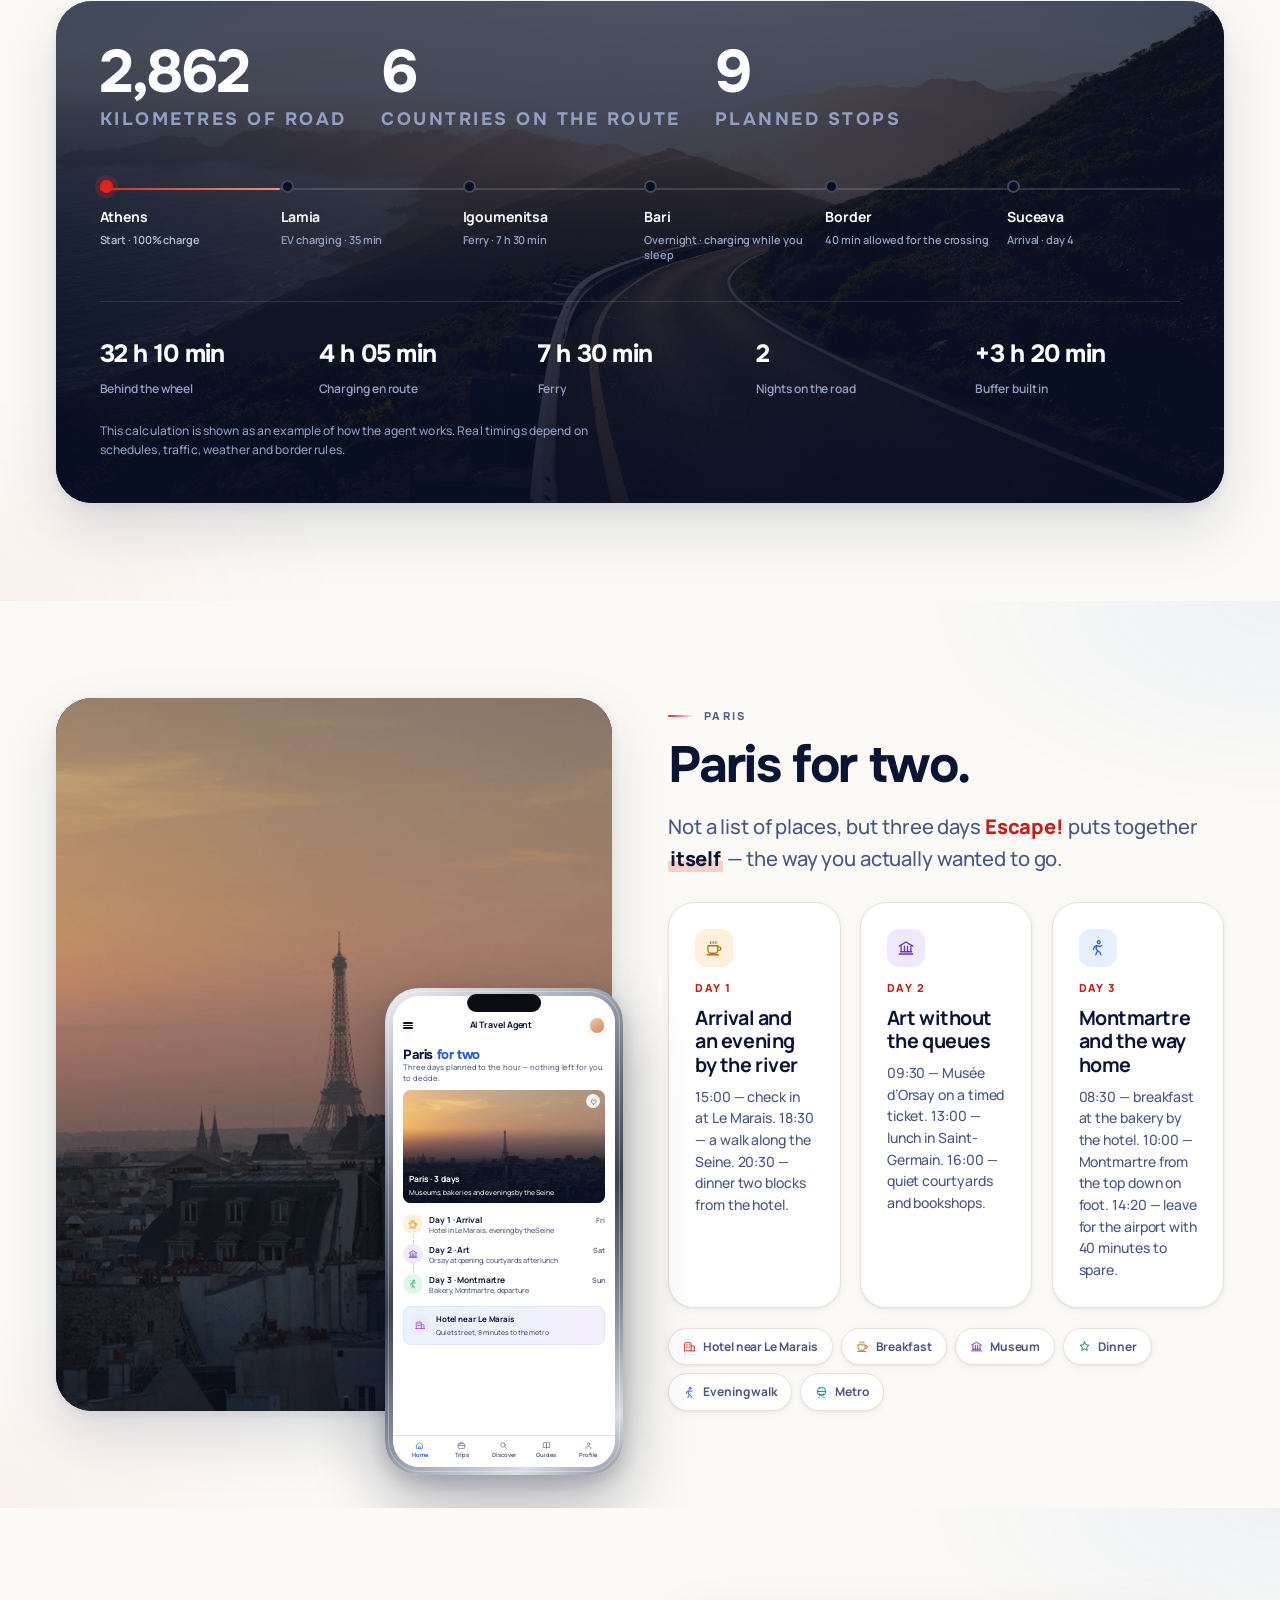
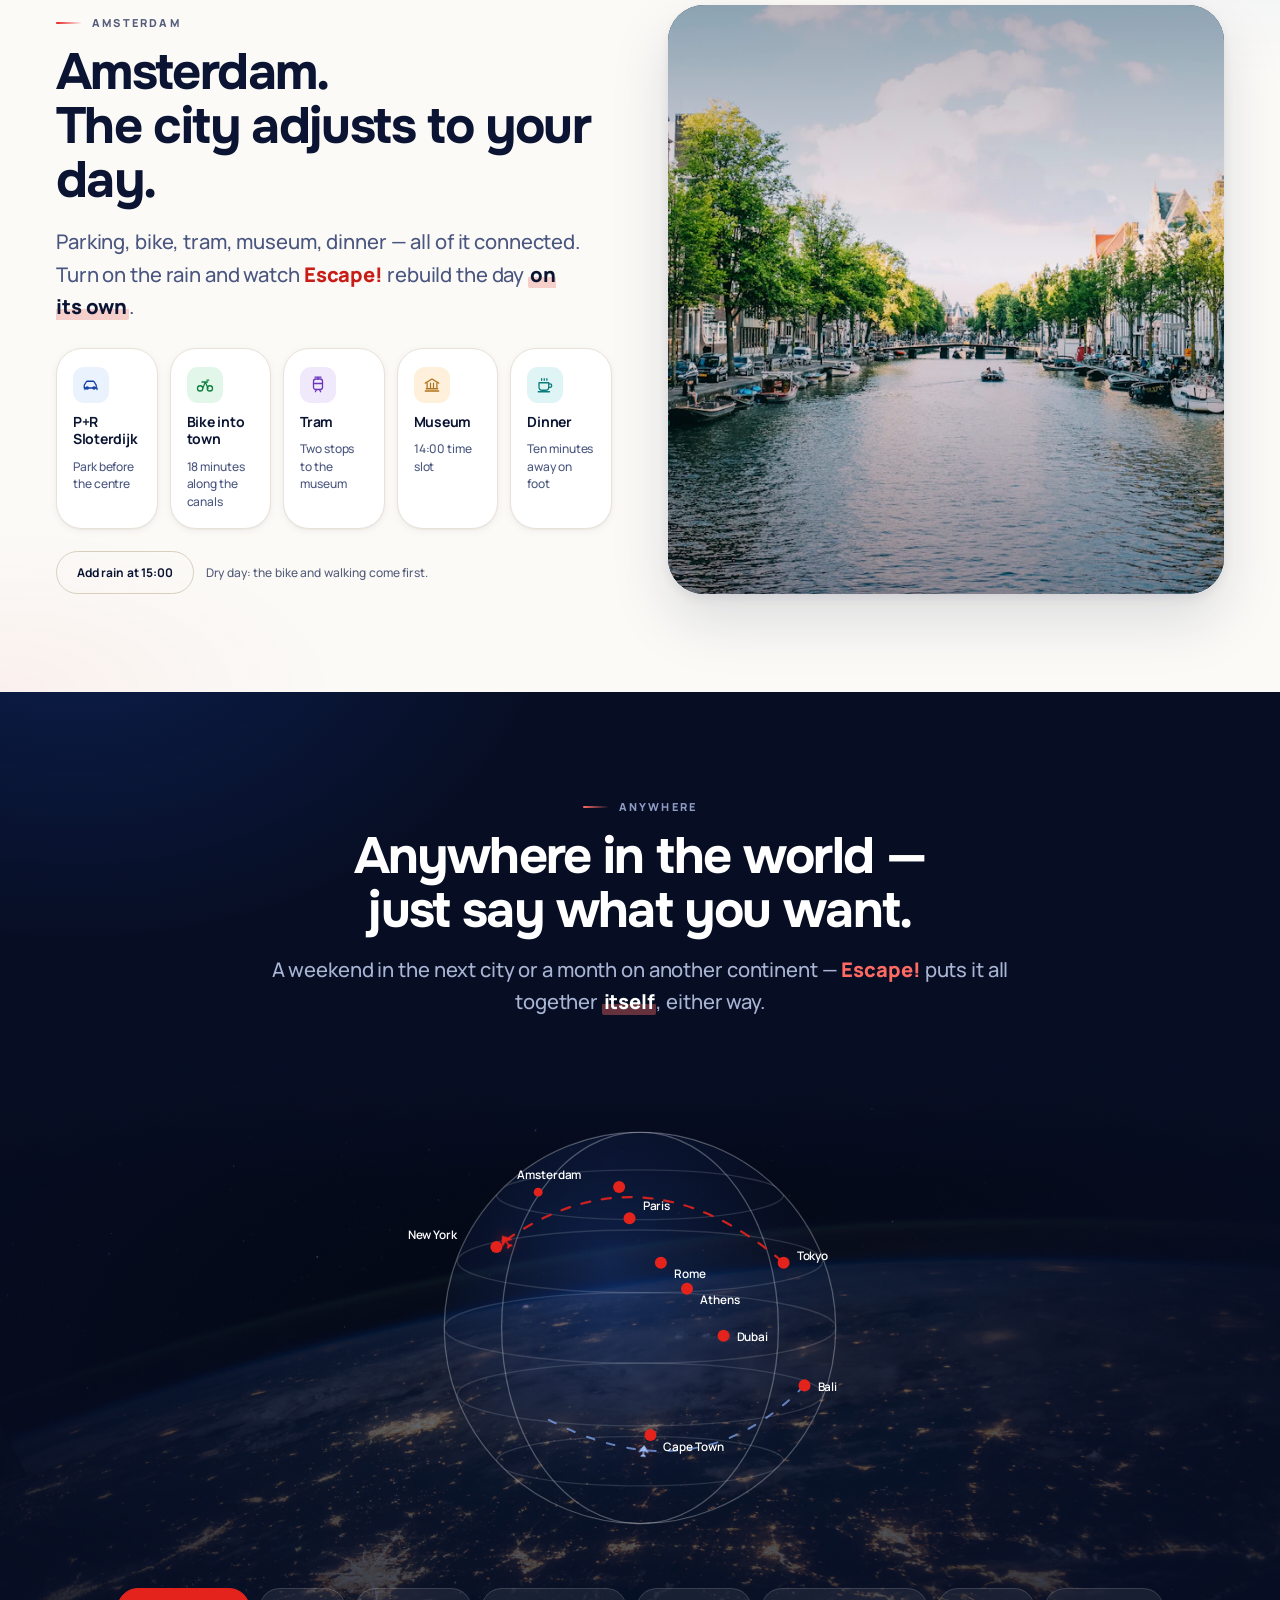
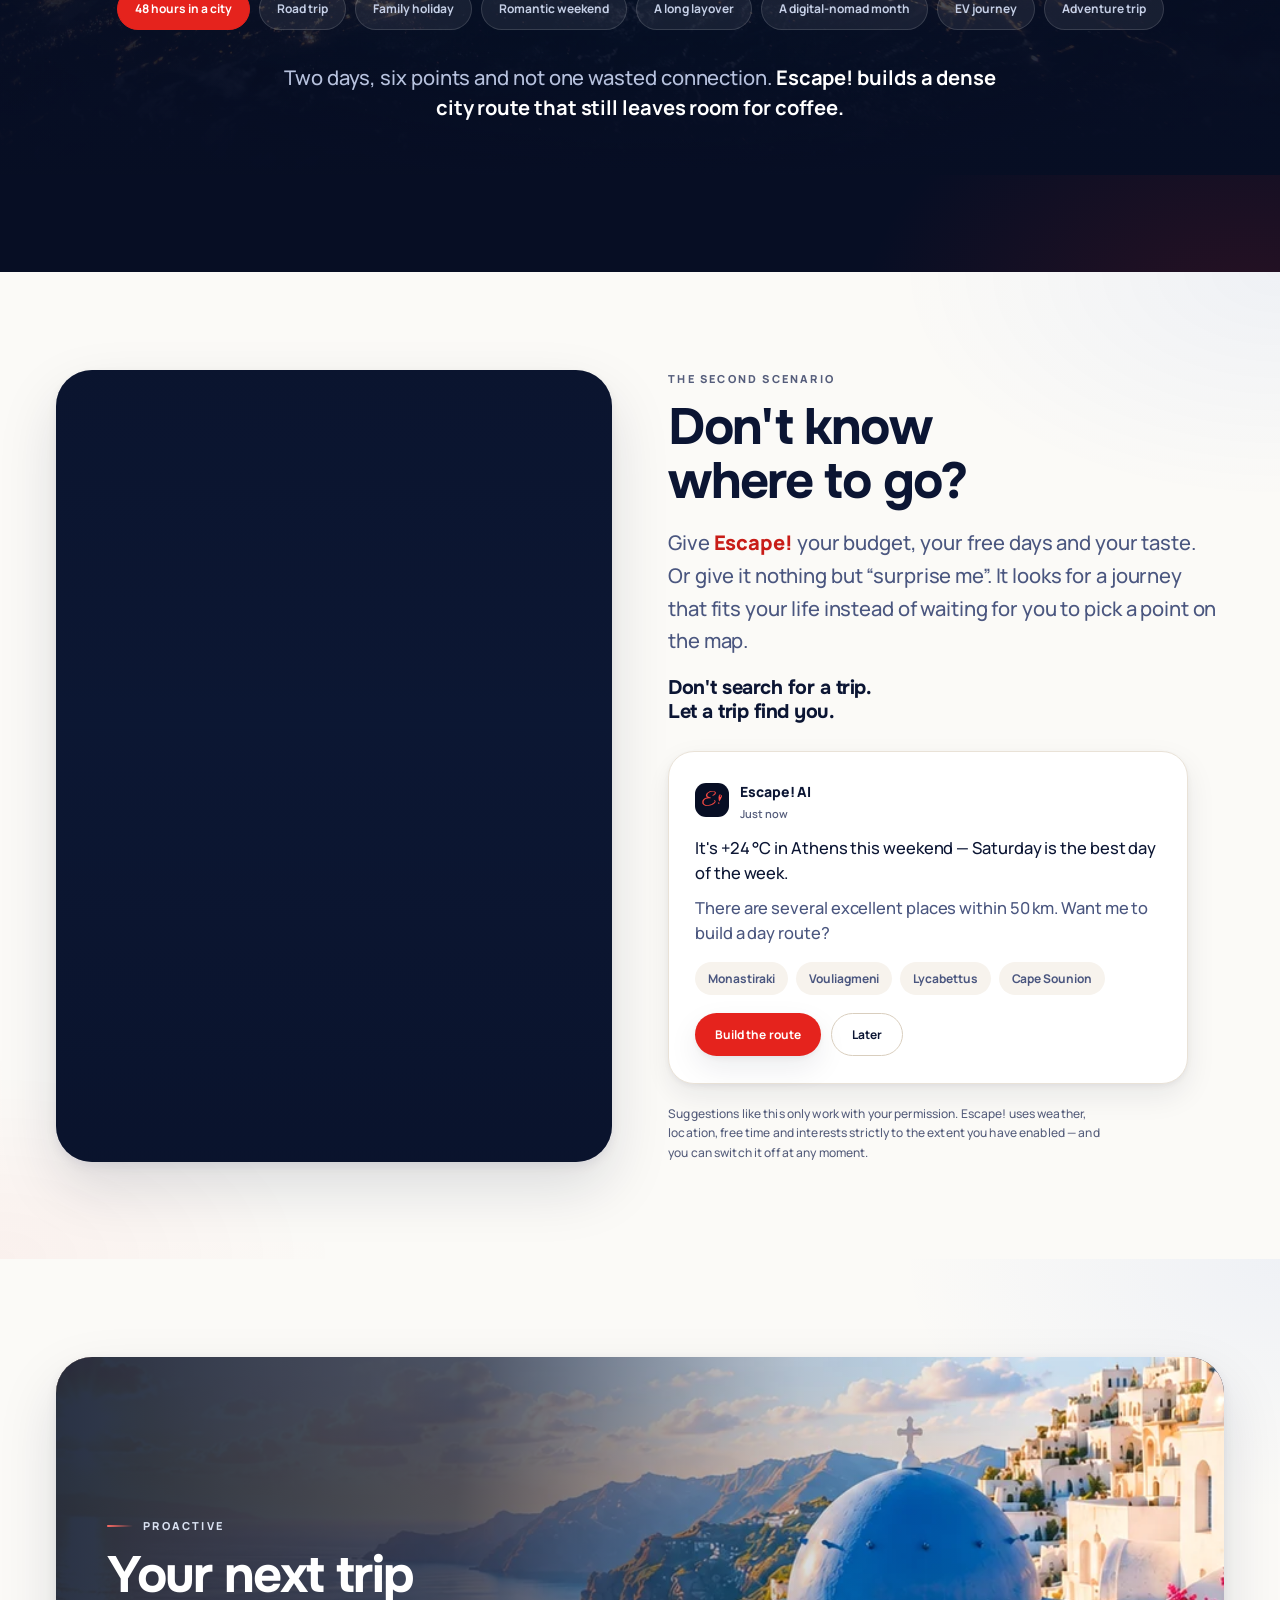
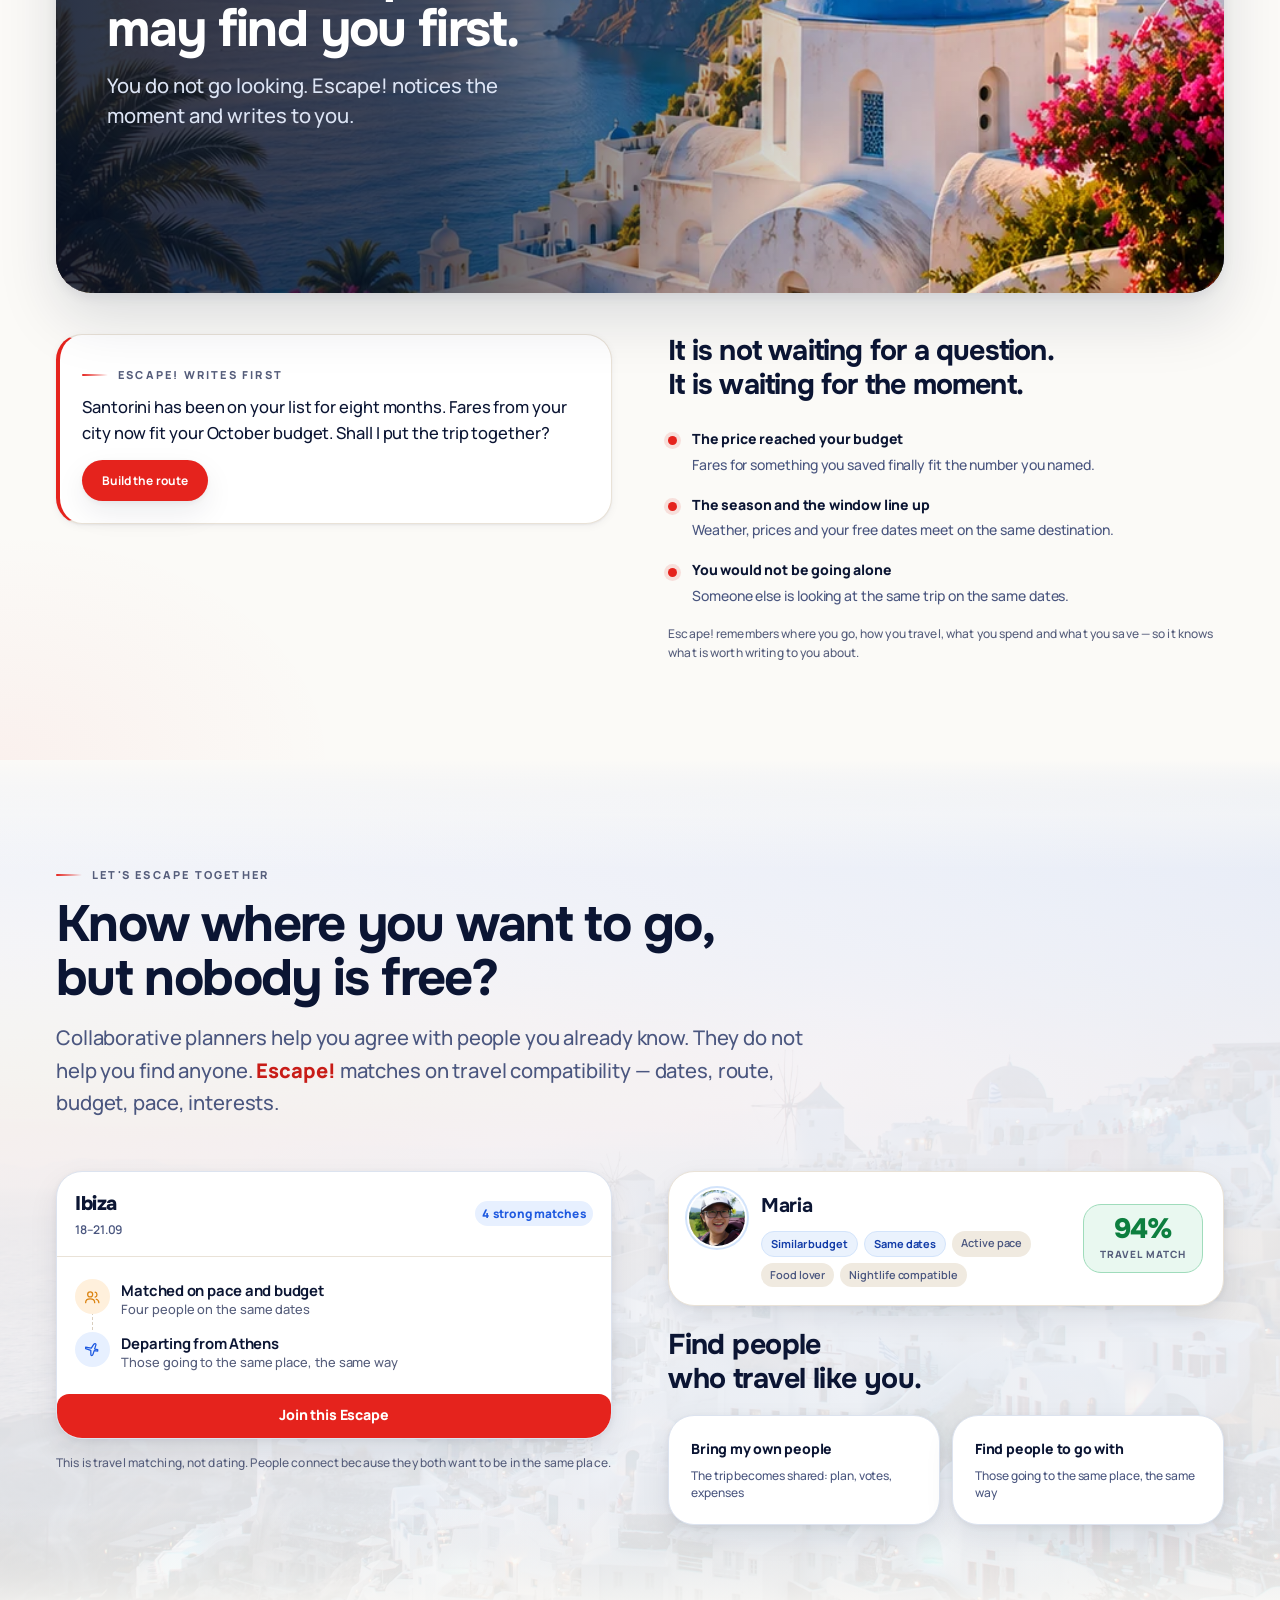
==== commit 11d47f20: "Take the labels off, join the two endings, let the picture speak Five things the operator asked for," ====
--- a/index.html
+++ b/index.html
@@ -37,7 +37,7 @@
 <link rel="preload" as="font" type="font/woff2" href="/assets/fonts/greatvibes-latin-400.woff2" crossorigin>
 <link rel="preload" as="font" type="font/woff2" href="/assets/fonts/onest-latin-700.woff2" crossorigin>
 <link rel="stylesheet" href="/assets/fonts.css?v=f9acb6e106">
-<link rel="stylesheet" href="/assets/styles.css?v=b404bc7867">
+<link rel="stylesheet" href="/assets/styles.css?v=bc7d1e9721">
 
 <script type="application/ld+json">
 {"@context":"https://schema.org","@type":"SoftwareApplication","name":"Escape! AI Travel Agent","applicationCategory":"TravelApplication","operatingSystem":"iOS, Android","url":"https://www.escapetravel.site/","description":"Personal AI travel agent that plans, organises and accompanies a whole journey — routes, tickets, hotels, cars, EV charging, transfers, weather and recommendations in one agent.","inLanguage":["ru","uk","en"],"author":{"@type":"Person","name":"Dmytro Sukhyna"},"publisher":{"@type":"Organization","name":"Escape!","url":"https://www.escapetravel.site/","email":"escape.travel.ai@gmail.com"}}
@@ -324,7 +324,6 @@
 <section class="section" id="agent">
   <div class="wrap">
     <div class="head rv">
-      <span class="status status--now" data-i18n="stNow">Работает сейчас</span>
       <span class="eyebrow" data-i18n="knowEyebrow">Сценарий первый</span>
       <h2 data-i18n-html="knowTitle">Знаете, куда хотите?<br>Скажите один раз.</h2>
       <p class="lead" data-i18n="knowLead">Дальше Escape! связывает всё между собой сам: перелёт, жильё, трансфер, столики, музеи, погоду и запас времени между ними.</p>
@@ -660,7 +659,6 @@
   </div>
   <div class="wrap">
     <div class="head rv">
-      <span class="status status--next" data-i18n="stNext">Дальше в плане</span>
       <span class="eyebrow" data-i18n="comEyebrow">Сообщество</span>
       <h2><span data-i18n="comTitleA">Путешествия объединяют.</span><br><span class="brandmark brandmark--inline"><span class="word">Escape</span><svg class="pin" aria-hidden="true"><use href="#brand-pin"/></svg></span> <span data-i18n-html="comTitleB">помогает найти своих.</span></h2>
       <p class="lead" data-i18n="comLead">Поездку можно опубликовать, позвать друзей, найти попутчиков или присоединиться к чужому маршруту. Планировать в одиночку больше не нужно.</p>
@@ -748,7 +746,7 @@
 
     <div class="rv rv-d1">
       <figure class="scene">
-        <img src="/img/nyc-sm.webp" srcset="/img/nyc-sm.webp 1200w, /img/nyc-lg.webp 2200w" sizes="(max-width:1024px) 92vw, 50vw" width="1200" height="675" loading="lazy" decoding="async" alt="Мосты Нью-Йорка на фоне заката" data-i18n-alt="altNyc" data-i18n-alt="Мосты Нью-Йорка на фоне заката" data-i18n-alt="altNyc">
+        <img src="/img/nyc-sm.webp" srcset="/img/nyc-sm.webp 1200w, /img/nyc-lg.webp 2200w" sizes="(max-width:1024px) 92vw, 50vw" width="1200" height="675" loading="lazy" decoding="async" alt="Мосты Нью-Йорка на фоне заката" data-i18n-alt="altNyc">
       </figure>
 
     </div>
@@ -777,7 +775,7 @@
 
     <div class="route rv" id="route">
       <div class="route__img">
-        <img src="/img/road-sm.webp" srcset="/img/road-sm.webp 1200w, /img/road-lg.webp 2200w" sizes="100vw" width="1200" height="675" loading="lazy" decoding="async" alt="Горная дорога вдоль побережья" data-i18n-alt="altEv" data-i18n-alt="Горная дорога вдоль побережья" data-i18n-alt="altEv">
+        <img src="/img/road-sm.webp" srcset="/img/road-sm.webp 1200w, /img/road-lg.webp 2200w" sizes="100vw" width="1200" height="675" loading="lazy" decoding="async" alt="Горная дорога вдоль побережья" data-i18n-alt="altEv">
       </div>
       <div class="route__in">
         <div class="route__head">
@@ -922,7 +920,7 @@
 <!-- ===== 13 ANYWHERE IN THE WORLD ===== -->
 <section class="section section--dark" id="world">
   <div class="wrap">
-    <div class="head rv">
+    <div class="head head--mid rv">
       <span class="eyebrow" data-i18n="wldEyebrow">Весь мир</span>
       <h2 data-i18n-html="wldTitle">Любая точка мира —<br>только скажите, чего вы хотите.</h2>
       <p class="lead" data-i18n="wldLead">Выходные в соседнем городе или месяц на другом континенте — Escape! одинаково соберёт всё сам.</p>
@@ -958,16 +956,12 @@
               <!-- meridians sweeping to read as a slow rotation -->
               <g class="meridians" clip-path="url(#globeClip)" fill="none" stroke="rgba(255,255,255,.15)" stroke-width="1">
                 <ellipse cx="360" cy="170" ry="150" rx="150">
-                  <animate attributeName="rx" values="150;0;150" keyTimes="0;.5;1" dur="18s" begin="0s" repeatCount="indefinite"/>
                 </ellipse>
                 <ellipse cx="360" cy="170" ry="150" rx="106">
-                  <animate attributeName="rx" values="150;0;150" keyTimes="0;.5;1" dur="18s" begin="-4.5s" repeatCount="indefinite"/>
                 </ellipse>
                 <ellipse cx="360" cy="170" ry="150" rx="0">
-                  <animate attributeName="rx" values="150;0;150" keyTimes="0;.5;1" dur="18s" begin="-9s" repeatCount="indefinite"/>
                 </ellipse>
                 <ellipse cx="360" cy="170" ry="150" rx="106">
-                  <animate attributeName="rx" values="150;0;150" keyTimes="0;.5;1" dur="18s" begin="-13.5s" repeatCount="indefinite"/>
                 </ellipse>
               </g>
 
@@ -1050,8 +1044,7 @@
       </figure>
     </div>
     <div class="split__copy rv rv-d1">
-      <span class="status status--dev" data-i18n="stDev">В разработке</span>
-      <span class="eyebrow" style="margin-top:14px;display:block" data-i18n="surEyebrow">Сценарий второй</span>
+      <span class="eyebrow" style="display:block" data-i18n="surEyebrow">Сценарий второй</span>
       <h2 data-i18n="surTitle">Не знаете, куда ехать?</h2>
       <p class="lead" data-i18n="surLead">Дайте бюджет, свободные даты и предпочтения. Или не давайте ничего, кроме «удиви меня». Escape! сам ищет поездку под вашу жизнь, вместо того чтобы ждать, пока вы выберете точку на карте.</p>
       <p class="quote" style="margin-top:18px;font-family:var(--font-display);font-size:var(--t-h4);font-weight:700;letter-spacing:-.025em;line-height:1.25" data-i18n-html="surNoSearch">Не ищите поездку.<br>Пусть поездка найдёт вас.</p>
@@ -1080,27 +1073,31 @@
 <!-- ===== 14b PROACTIVITY ===== -->
 <section class="section section--surface" id="proactive">
   <div class="wrap">
-    <div class="head rv">
-      <span class="status status--next" data-i18n="stNext">Дальше в плане</span>
-      <span class="eyebrow" style="margin-top:14px;display:block" data-i18n="proEyebrow">Проактивность</span>
-      <h2 data-i18n-html="proTitle">Следующая поездка<br>может найти вас первой.</h2>
-      <p class="lead" data-i18n="proLead">Escape! запоминает, куда вы ездите, как путешествуете, сколько тратите, что сохраняете и от чего отказываетесь. Чем больше поездок, тем меньше нужно объяснять.</p>
-    </div>
-
-    <figure class="scene scene--wide rv rv-d1" style="margin-top:clamp(26px,3.2vw,44px)">
+    <figure class="band rv">
       <img src="/img/escape-view.webp" width="950" height="436" loading="lazy" decoding="async" alt="Санторини на закате: белые дома, синий купол и море" data-i18n-alt="altEscapeView">
+      <figcaption class="band__copy">
+        <span class="eyebrow" data-i18n="proEyebrow">Проактивность</span>
+        <h2 data-i18n-html="proTitle">Следующая поездка<br>может найти вас первой.</h2>
+        <p data-i18n="proSub">Не вы ищете поездку. Escape! сам замечает момент и пишет вам.</p>
+      </figcaption>
     </figure>
 
-    <div class="split" style="margin-top:clamp(24px,3vw,40px);align-items:center">
+    <div class="split" style="margin-top:clamp(26px,3.2vw,44px);align-items:start">
       <div class="split__copy rv">
         <div class="card" style="border-left:4px solid var(--red)">
           <span class="eyebrow" data-i18n="proNudgeLab">Escape! пишет первым</span>
-          <p style="margin-top:11px;font-size:var(--t-small);line-height:1.55;color:var(--ink-2)" data-i18n="proNudge">Санторини лежит в вашем списке восемь месяцев. Билеты из вашего города сейчас укладываются в ваш бюджет на октябрь. Собрать поездку?</p>
+          <p style="margin-top:11px;font-size:var(--t-body);line-height:1.55;color:var(--ink)" data-i18n="proNudge">Санторини лежит в вашем списке восемь месяцев. Билеты из вашего города сейчас укладываются в ваш бюджет на октябрь. Собрать поездку?</p>
           <button class="btn btn--sm btn--red" type="button" data-waitlist style="margin-top:14px"><span data-i18n="proYes">Собрать маршрут</span></button>
         </div>
       </div>
       <div class="split__copy rv rv-d1">
-        <p class="quote" style="font-family:var(--font-display);font-size:var(--t-h3);font-weight:700;letter-spacing:-.028em;line-height:1.2" data-i18n-html="proSmarter">Каждая поездка делает<br>следующий Escape! умнее.</p>
+        <p class="quote" style="font-family:var(--font-display);font-size:var(--t-h3);font-weight:700;letter-spacing:-.028em;line-height:1.2" data-i18n-html="proWhen">Он не ждёт вопроса.<br>Он ждёт момента.</p>
+        <ul class="beats" style="margin-top:clamp(18px,2.2vw,26px)">
+          <li><b data-i18n="proB1t">Цена дошла до вашего бюджета</b><span data-i18n="proB1">Билеты на то, что вы сохранили, наконец укладываются в сумму, которую вы называли.</span></li>
+          <li><b data-i18n="proB2t">Сошлись сезон и окно</b><span data-i18n="proB2">Погода, цены и ваши свободные даты совпали на одном направлении.</span></li>
+          <li><b data-i18n="proB3t">Вы едете не один</b><span data-i18n="proB3">Кто-то ещё смотрит ту же поездку на те же даты.</span></li>
+        </ul>
+        <p class="src" style="margin-top:18px;max-width:none" data-i18n="proLead">Escape! запоминает, куда вы ездите, как путешествуете, сколько тратите и что сохраняете, — поэтому знает, о чём стоит написать.</p>
       </div>
     </div>
   </div>
@@ -1112,15 +1109,7 @@
     <img src="/img/hero-santorini-sm.webp" srcset="/img/hero-santorini-sm.webp 1200w, /img/hero-santorini-lg.webp 2200w" sizes="100vw" width="1200" height="675" loading="lazy" decoding="async" alt="">
   </div>
   <div class="wrap">
-    <div class="statusbar rv" style="margin-top:0;margin-bottom:clamp(30px,3.6vw,48px)">
-      <p data-i18n="statusNote">Ниже — то, куда мы ведём продукт. Каждый блок помечен: что работает сегодня, что делаем сейчас, а что пока замысел. Без этой честности разговор не имеет смысла.</p>
-      <span class="status status--now" data-i18n="stNow">Работает сейчас</span>
-      <span class="status status--dev" data-i18n="stDev">В разработке</span>
-      <span class="status status--next" data-i18n="stNext">Дальше в плане</span>
-      <span class="status status--vision" data-i18n="stVision">Направление</span>
-    </div>
     <div class="head rv">
-      <span class="status status--next" data-i18n="stNext">Дальше в плане</span>
       <span class="eyebrow" data-i18n="togEyebrow">Поехали вместе</span>
       <h2 data-i18n-html="togTitle">Знаете, куда хотите,<br>но ехать не с кем?</h2>
       <p class="lead" data-i18n="togLead">Совместные планировщики помогают договориться с теми, кого вы уже знаете. Они не помогают найти хоть кого-то. Escape! подбирает по совместимости в поездке — даты, маршрут, бюджет, темп, интересы.</p>
@@ -1175,7 +1164,6 @@
   </div>
   <div class="wrap">
     <div class="head rv">
-      <span class="status status--vision" data-i18n="stVision">Направление</span>
       <h2 data-i18n-html="roomTitle">Одна поездка —<br>одно общее место.</h2>
       <p class="lead" data-i18n="roomLead">Чат, маршрут, голосования и расходы там, где едут все, — а не в пяти разных переписках.</p>
     </div>
@@ -1206,7 +1194,6 @@
   </div>
   <div class="wrap">
     <div class="head rv">
-      <span class="status status--vision" data-i18n="stVision">Направление</span>
       <span class="eyebrow" data-i18n="idEyebrow">Travel-профиль</span>
       <h2 data-i18n-html="idTitle">Ваша жизнь<br>в путешествиях.</h2>
       <p class="lead" data-i18n="idLead">Каждая поездка становится частью travel-профиля: страны, города, континенты, километры, достижения и список желаний. Не ради галочек — ради того, чтобы видеть свою историю целиком.</p>
@@ -1267,7 +1254,6 @@
   </div>
   <div class="wrap">
     <div class="head rv">
-      <span class="status status--vision" data-i18n="stVision">Направление</span>
       <span class="eyebrow" data-i18n="chEyebrow">Челленджи</span>
       <h2 data-i18n-html="chTitle">Сделайте мир<br>своим челленджем.</h2>
       <p class="lead" data-i18n="chLead">Челлендж — это не значок. Escape! сам предлагает поездку, которая его закрывает.</p>
@@ -1352,8 +1338,7 @@
   <div class="wrap">
     <div class="split">
       <div class="split__copy rv">
-        <span class="status status--vision" data-i18n="stVision">Направление</span>
-        <h2 style="margin-top:14px" data-i18n="awTitle">Вокруг света</h2>
+        <h2 data-i18n="awTitle">Вокруг света</h2>
         <p class="lead" data-i18n="awLead">Не для тех, кто год не работает. Мир можно обойти постепенно — годами, по выходным, по одному региону за раз.</p>
         <div class="around">
           <span class="around__r on"><span class="around__m"><svg aria-hidden="true"><use href="#i-check"/></svg></span><span data-i18n="awEurope">Европа</span></span>
@@ -1387,8 +1372,7 @@
   <div class="wrap">
     <div class="split">
       <div class="split__copy rv">
-        <span class="status status--dev" data-i18n="stDev">В разработке</span>
-        <h2 style="margin-top:14px" data-i18n-html="locTitle">Чтобы сбежать,<br>самолёт не обязателен.</h2>
+        <h2 data-i18n-html="locTitle">Чтобы сбежать,<br>самолёт не обязателен.</h2>
         <p class="lead" data-i18n="locLead">Escape! нужен не два раза в год. Суббота, час от дома, море и обед — это тоже поездка, и её тоже кто-то должен собрать.</p>
       </div>
       <div class="split__copy rv rv-d1">
@@ -1422,7 +1406,6 @@
   <div class="wrap">
     <div class="yr rv">
       <div class="yr__hd">
-        <span class="status status--vision" data-i18n="stVision">Направление</span>
         <h3 data-i18n="wrTitle">Ваш год в поездках</h3>
         <p data-i18n="wrLead">В конце года — не отчёт, а история: где вы были, что оказалось лучшим и каким путешественником вы стали.</p>
       </div>
@@ -1464,7 +1447,7 @@
   </div>
 </section>
 
-<!-- ===== 19 FINAL CTA ===== -->
+<!-- ===== 19 FINAL CTA + CONTACT ===== -->
 <section class="cta" id="join">
   <div class="cta__media">
     <img src="/img/cta-oia-sm.webp" srcset="/img/cta-oia-sm.webp 1200w, /img/cta-oia-lg.webp 2200w" sizes="100vw" width="1200" height="675" loading="lazy" decoding="async" alt="Белые дома Ои на склоне над морем" data-i18n-alt="altCta">
@@ -1476,49 +1459,31 @@
       <p data-i18n="ctaLead">сам позаботится об остальном. Оставьте почту — напишем, как только откроем ранний доступ.</p>
       <div class="cta__act">
         <button class="btn btn--red" type="button" data-waitlist><span data-i18n="ctaJoin">Присоединиться к запуску</span><svg class="arw" width="17" height="17" aria-hidden="true"><use href="#i-arrow"/></svg></button>
-        <a class="btn btn--ghost" href="#contact"><span data-i18n="ctaContact">Связаться с нами</span></a>
-      </div>
-    </div>
-  </div>
-</section>
-
-<!-- ===== 20 CONTACT ===== -->
-<section class="section" id="contact">
-  <div class="wrap contact">
-    <div class="rv">
-      <span class="eyebrow" data-i18n="conEyebrow">Контакты</span>
-      <h2 style="font-size:var(--t-h2);margin-block:14px 18px"><span class="brandmark brandmark--inline"><span class="word">Escape</span><svg class="pin" aria-hidden="true"><use href="#brand-pin"/></svg></span> <span data-i18n-html="conTitleB">готовится<br>к запуску.</span></h2>
-      <p class="lead" data-i18n="conLead">Пишите напрямую: о продукте, партнёрстве, прессе или данных. Отвечаю на все письма.</p>
-      <div class="cta__act" style="justify-content:flex-start;margin-top:26px">
-        <button class="btn btn--red" type="button" data-waitlist><span data-i18n="ctaJoin">Присоединиться к запуску</span></button>
         <a class="btn btn--ghost" href="mailto:escape.travel.ai@gmail.com"><span data-i18n="conWrite">Написать письмо</span></a>
       </div>
     </div>
 
-    <div class="card-info rv rv-d1">
-      <div class="card-info__row">
-        <img class="ic ic--app" src="/img/app-icon-512.png" width="72" height="72" loading="lazy" decoding="async" alt="" aria-hidden="true">
+    <div class="cta__card rv rv-d1" id="contact">
+      <div class="cta__row">
+        <img class="cta__app" src="/img/app-icon-512.png" width="72" height="72" loading="lazy" decoding="async" alt="" aria-hidden="true">
         <span><small data-i18n="conProject">Проект</small><b>ESCAPE! · AI Travel Agent</b></span>
       </div>
-      <div class="card-info__row">
-        <span class="ic"><svg aria-hidden="true"><use href="#i-user"/></svg></span>
+      <div class="cta__row">
+        <span class="cta__ic"><svg aria-hidden="true"><use href="#i-user"/></svg></span>
         <span><small data-i18n="conFounder">Основатель</small><b>DMYTRO SUKHYNA</b></span>
       </div>
-      <div class="card-info__row">
-        <span class="ic"><svg aria-hidden="true"><use href="#i-mail"/></svg></span>
+      <div class="cta__row">
+        <span class="cta__ic"><svg aria-hidden="true"><use href="#i-mail"/></svg></span>
         <span><small data-i18n="conWriteMe">Пишите мне</small><a href="mailto:escape.travel.ai@gmail.com">escape.travel.ai@gmail.com</a></span>
       </div>
-      <div class="card-info__row">
-        <span class="ic"><svg aria-hidden="true"><use href="#i-clock"/></svg></span>
+      <div class="cta__row">
+        <span class="cta__ic"><svg aria-hidden="true"><use href="#i-clock"/></svg></span>
         <span><small data-i18n="conSupport">Отвечаю</small><b data-i18n="conHours">10:00–19:00 UTC+3</b></span>
       </div>
-      <div class="card-info__row">
-        <span class="ic"><svg aria-hidden="true"><use href="#i-globe"/></svg></span>
-        <span><small data-i18n="conSite">Сайт</small><a href="https://www.escapetravel.site">www.escapetravel.site</a></span>
-      </div>
-    </div>
-  </div>
-</section>
+    </div>
+  </div>
+</section>
+
 </main>
 
 <!-- ===== footer ===== -->
@@ -1692,7 +1657,7 @@
 
 <div class="toast" id="toast" role="status" aria-live="polite"></div>
 
-<script src="/assets/i18n.js?v=6b3ca18e69"></script>
+<script src="/assets/i18n.js?v=653ac0ac8d"></script>
 <script src="/assets/app.js?v=0a7f744ce6" defer></script>
 </body>
 </html>
--- a/assets/styles.css
+++ b/assets/styles.css
@@ -108,8 +108,11 @@
 .section{padding-block:var(--sp-section);position:relative}
 .section--tight{padding-block:calc(var(--sp-section) * .72)}
 .section--dark{background:var(--navy-900);color:#EDF1FA}
-.section--surface{background:var(--surface)}
-.section--sky{background:linear-gradient(180deg,#FBFAF7 0%,var(--sky) 55%,#FBFAF7 100%)}
+/* Alternating cream and beige drew a hard line at every join. The light
+   sections share one ground; the photographs and the dark sections are what
+   separate them. --surface stays what it always was for cards and chips. */
+.section--surface{background:var(--white-warm)}
+.section--sky{background:var(--white-warm)}
 .section--dark h1,.section--dark h2,.section--dark h3{color:#fff}
 
 .eyebrow{
@@ -133,6 +136,9 @@
 .section--dark.section--photo .src{color:#98A5C8}
 
 .head{max-width:var(--maxw-narrow)}
+/* the globe sits on an axis; its heading belongs on the same one */
+.head--mid{margin-inline:auto;text-align:center}
+.head--mid .lead{margin-inline:auto}
 .head h2{font-size:var(--t-h2);margin-block:14px 16px;text-wrap:balance}
 
 .grid{display:grid;gap:clamp(16px,2vw,26px)}
@@ -657,7 +663,6 @@
 .scene__device{position:absolute;z-index:4;right:-2%;bottom:-9%}
 /* a wide frame keeps a panorama whole instead of cropping it to a portrait */
 .scene--wide{aspect-ratio:950/436}
-.wrap > .scene--wide{width:100%}
 .scene--wide::after{background:linear-gradient(180deg,rgba(7,14,36,.14) 0%,rgba(7,14,36,0) 42%,rgba(7,14,36,.2) 100%)}
 
 /* rain overlay — Amsterdam weather swap */
@@ -865,11 +870,14 @@
 .weatherswap .btn{flex:none}
 
 /* --- 22. World ----------------------------------------------------------- */
-.world{position:relative;border-radius:var(--r-xl);overflow:hidden;background:var(--navy-900);margin-top:clamp(30px,4vw,54px);box-shadow:var(--sh-3)}
+.world{
+  position:relative;overflow:hidden;margin-top:clamp(26px,3.4vw,44px);
+  margin-inline:calc(50% - 50vw);width:100vw;
+}
 .world__bg{position:absolute;inset:0}
-.world__bg img{width:100%;height:100%;object-fit:cover;opacity:.5}
-.world__bg::after{content:"";position:absolute;inset:0;background:radial-gradient(120% 90% at 50% 40%,rgba(7,14,36,.28),rgba(7,14,36,.93) 78%)}
-.world__in{position:relative;padding:clamp(24px,3.2vw,52px)}
+.world__bg img{width:100%;height:100%;object-fit:cover;opacity:.6}
+.world__bg::after{content:"";position:absolute;inset:0;background:radial-gradient(90% 80% at 50% 42%,rgba(7,14,36,.2),rgba(7,14,36,.88) 74%),linear-gradient(180deg,var(--navy-900),rgba(7,14,36,0) 16%,rgba(7,14,36,0) 84%,var(--navy-900))}
+.world__in{position:relative;padding:clamp(26px,3.4vw,54px) var(--gutter);max-width:var(--maxw);margin-inline:auto}
 .map{position:relative;width:100%;max-width:940px;margin-inline:auto}
 .map svg{width:100%;height:auto;display:block}
 .map .dots circle{fill:rgba(255,255,255,.16)}
@@ -987,6 +995,27 @@
 .cta__brand{display:flex;justify-content:center;align-items:baseline;font-size:clamp(2.1rem,1.1rem + 3.2vw,3.9rem);margin-block:.22em .04em}
 .cta p{margin-top:16px;color:#D9E1F1;font-size:var(--t-lead);max-width:52ch;margin-inline:auto}
 .cta__act{display:flex;flex-wrap:wrap;gap:12px;justify-content:center;margin-top:32px}
+
+/* the contact card, on the closing screen rather than in a section of its own */
+.cta__card{
+  margin:clamp(34px,4vw,56px) auto 0;max-width:640px;text-align:left;
+  border-radius:var(--r-lg);border:1px solid rgba(255,255,255,.16);
+  background:rgba(255,255,255,.07);backdrop-filter:blur(14px);-webkit-backdrop-filter:blur(14px);
+  overflow:hidden;
+}
+.cta__row{display:flex;gap:15px;align-items:center;padding:15px clamp(16px,2vw,24px);
+  border-bottom:1px solid rgba(255,255,255,.12)}
+.cta__row:last-child{border-bottom:0}
+.cta__ic{width:36px;height:36px;border-radius:11px;flex:none;display:grid;place-items:center;
+  background:rgba(255,255,255,.12);color:#fff}
+.cta__ic svg{width:17px;height:17px}
+.cta__app{width:36px;height:36px;border-radius:10px;flex:none;object-fit:cover}
+.cta__row small{display:block;font-size:10px;font-weight:800;letter-spacing:.13em;
+  text-transform:uppercase;color:#A9B5D4;margin-bottom:3px}
+.cta__row b,.cta__row a{font-size:var(--t-small);font-weight:700;letter-spacing:-.012em;color:#fff;word-break:break-word}
+.cta__row a{display:inline-block;padding-block:9px;margin-block:-7px}
+.cta__row a:hover{color:#FF8E88}
+@media (max-width:560px){ .cta__card{margin-inline:0} }
 
 /* --- 29. Contact + footer ------------------------------------------------ */
 .contact{display:grid;grid-template-columns:minmax(0,1.1fr) minmax(0,.9fr);gap:clamp(26px,4vw,64px);align-items:start}
@@ -1195,7 +1224,6 @@
   .scene--tall{aspect-ratio:4/3.4}
   /* the panorama stays a panorama at every width */
   .scene--wide{aspect-ratio:950/436}
-.wrap > .scene--wide{width:100%}
   .scene__device{position:relative;right:auto;bottom:auto;margin:-9% auto 0;display:block;--w:min(226px,58vw)}
   .split__media{display:flex;flex-direction:column}
   .hero__stage .device{--w:min(272px,68vw)}
@@ -1279,6 +1307,15 @@
 
 /* --- photographic section backdrop (used to break up the white) ---------- */
 .section--photo{position:relative;isolation:isolate;overflow:clip}
+/* the seam between a photograph and the ground next to it, dissolved */
+.section--photo:not(.section--dark)::after{
+  content:"";position:absolute;left:0;right:0;bottom:0;height:120px;z-index:-1;pointer-events:none;
+  background:linear-gradient(180deg,rgba(251,250,247,0),var(--white-warm));
+}
+.section--photo:not(.section--dark)::before{
+  content:"";position:absolute;left:0;right:0;top:0;height:110px;z-index:-1;pointer-events:none;
+  background:linear-gradient(0deg,rgba(251,250,247,0),var(--white-warm));
+}
 .section__bg{position:absolute;inset:0;z-index:-2}
 /* The photography is the point. It was washed to 93% white and might as well
    not have been there; it now carries colour, and the veil only opens where
@@ -1473,32 +1510,10 @@
 .wl__hp{position:absolute;left:-9999px;width:1px;height:1px;overflow:hidden}
 
 /* ==========================================================================
-   NEW PRODUCT DIRECTION — status labelling, dual scenario, identity, social
+   NEW PRODUCT DIRECTION — dual scenario, identity, social
    Built on the existing tokens and components; nothing here restyles the old.
    ========================================================================== */
 
-/* --- status: every future-facing block says where it actually stands ------ */
-.status{
-  display:inline-flex;align-items:center;gap:6px;flex:none;
-  font-size:10px;font-weight:800;letter-spacing:.13em;text-transform:uppercase;
-  padding:4px 10px;border-radius:var(--r-pill);border:1px solid;white-space:nowrap;
-}
-.status::before{content:"";width:5px;height:5px;border-radius:50%;background:currentColor;flex:none}
-.status--now{color:#0D7F3F;border-color:#9FDCBB;background:#E9F8F0}
-.status--dev{color:#8A5A05;border-color:#EBCB8B;background:#FDF4E3}
-.status--next{color:#123CA8;border-color:#A9C4F4;background:#EAF2FD}
-.status--vision{color:#5B4396;border-color:#C2B0EC;background:#F1EBFC}
-.section--dark .status--now,.cta .status--now{color:#6FE0A6;border-color:rgba(111,224,166,.42);background:rgba(111,224,166,.12)}
-.section--dark .status--dev,.cta .status--dev{color:#F5C169;border-color:rgba(245,193,105,.42);background:rgba(245,193,105,.12)}
-.section--dark .status--next,.cta .status--next{color:#93B7F7;border-color:rgba(147,183,247,.42);background:rgba(147,183,247,.12)}
-.section--dark .status--vision,.cta .status--vision{color:#BEA9F4;border-color:rgba(190,169,244,.42);background:rgba(190,169,244,.12)}
-.head .status{margin-bottom:14px}
-.statusbar{
-  display:flex;flex-wrap:wrap;align-items:center;gap:12px 18px;
-  padding:16px 20px;border-radius:var(--r-lg);border:1px dashed var(--line-strong);
-  background:var(--surface);margin-top:clamp(26px,3vw,40px);
-}
-.statusbar p{margin:0;font-size:var(--t-micro);color:var(--ink-2);line-height:1.5;flex:1;min-width:260px}
 
 /* --- hero: the two scenarios as a real toggle, not two promises ---------- */
 .modes{display:flex;align-items:center;gap:8px;margin-top:22px;flex-wrap:wrap}
@@ -1767,6 +1782,46 @@
   .route__stats{grid-template-columns:repeat(2,1fr)}
 }
 
+/* --- the moments it writes on --------------------------------------------- */
+.beats{list-style:none;margin:0;padding:0;display:grid;gap:clamp(13px,1.6vw,19px)}
+.beats li{position:relative;padding-left:24px}
+.beats li::before{
+  content:"";position:absolute;left:0;top:.52em;width:9px;height:9px;border-radius:50%;
+  background:var(--red);box-shadow:0 0 0 4px rgba(216,42,36,.13);
+}
+.beats b{display:block;font-size:var(--t-small);font-weight:800;letter-spacing:-.012em;color:var(--ink)}
+.beats span{display:block;margin-top:3px;font-size:var(--t-small);line-height:1.5;color:var(--ink-2)}
+
+/* --- a band: the picture carrying its own heading ------------------------ */
+.band{
+  position:relative;border-radius:var(--r-xl);overflow:hidden;isolation:isolate;
+  aspect-ratio:950/436;box-shadow:var(--sh-3);background:var(--navy-800);
+}
+.band > img{position:absolute;inset:0;width:100%;height:100%;object-fit:cover}
+.band::after{
+  content:"";position:absolute;inset:0;
+  background:linear-gradient(94deg,rgba(6,16,38,.86) 0%,rgba(6,16,38,.7) 34%,rgba(6,16,38,.16) 62%,rgba(6,16,38,0) 82%);
+}
+.band__copy{
+  position:relative;z-index:2;max-width:min(52%,560px);color:#fff;
+  padding:clamp(26px,4vw,64px);display:flex;flex-direction:column;justify-content:center;height:100%;
+}
+.band__copy .eyebrow{color:#D9E1F1}
+.band__copy .eyebrow::before{background:linear-gradient(90deg,#FF6A63,rgba(255,106,99,0))}
+.band__copy h2{font-size:var(--t-h2);margin-block:14px 14px;color:#fff}
+.band__copy p{font-size:var(--t-lead);line-height:1.5;color:#DCE4F4;max-width:34ch}
+@media (max-width:900px){
+  .band{aspect-ratio:auto}
+  .band > img{position:relative;height:auto;aspect-ratio:950/436}
+  .band::after{background:linear-gradient(180deg,rgba(6,16,38,.1) 0%,rgba(6,16,38,.5) 44%,rgba(6,16,38,.92) 76%)}
+  .band__copy{max-width:none;height:auto;position:absolute;inset:auto 0 0 0}
+}
+@media (max-width:560px){
+  .band > img{aspect-ratio:4/3.6}
+  .band__copy{padding:20px}
+  .band__copy p{font-size:var(--t-small)}
+}
+
 /* --- the trail ----------------------------------------------------------- */
 /* The dashed line from point A to point B, with a stop on it, is the one
    drawing the brand repeats everywhere. It belongs on the page too — as the
@@ -1815,10 +1870,10 @@
     radial-gradient(56% 44% at 6% -8%, rgba(31,90,224,.22), transparent 66%),
     radial-gradient(46% 38% at 98% 106%, rgba(229,35,29,.16), transparent 68%);
 }
-.section:not(.section--dark):not(.section--photo):not(.section--sky){
+.section:not(.section--dark):not(.section--photo){
   position:relative;isolation:isolate;overflow:clip;
 }
-.section:not(.section--dark):not(.section--photo):not(.section--sky)::before{
+.section:not(.section--dark):not(.section--photo)::before{
   content:"";position:absolute;inset:0;z-index:-1;pointer-events:none;
   background:
     radial-gradient(44% 34% at 100% 0%, rgba(31,90,224,.055), transparent 68%),
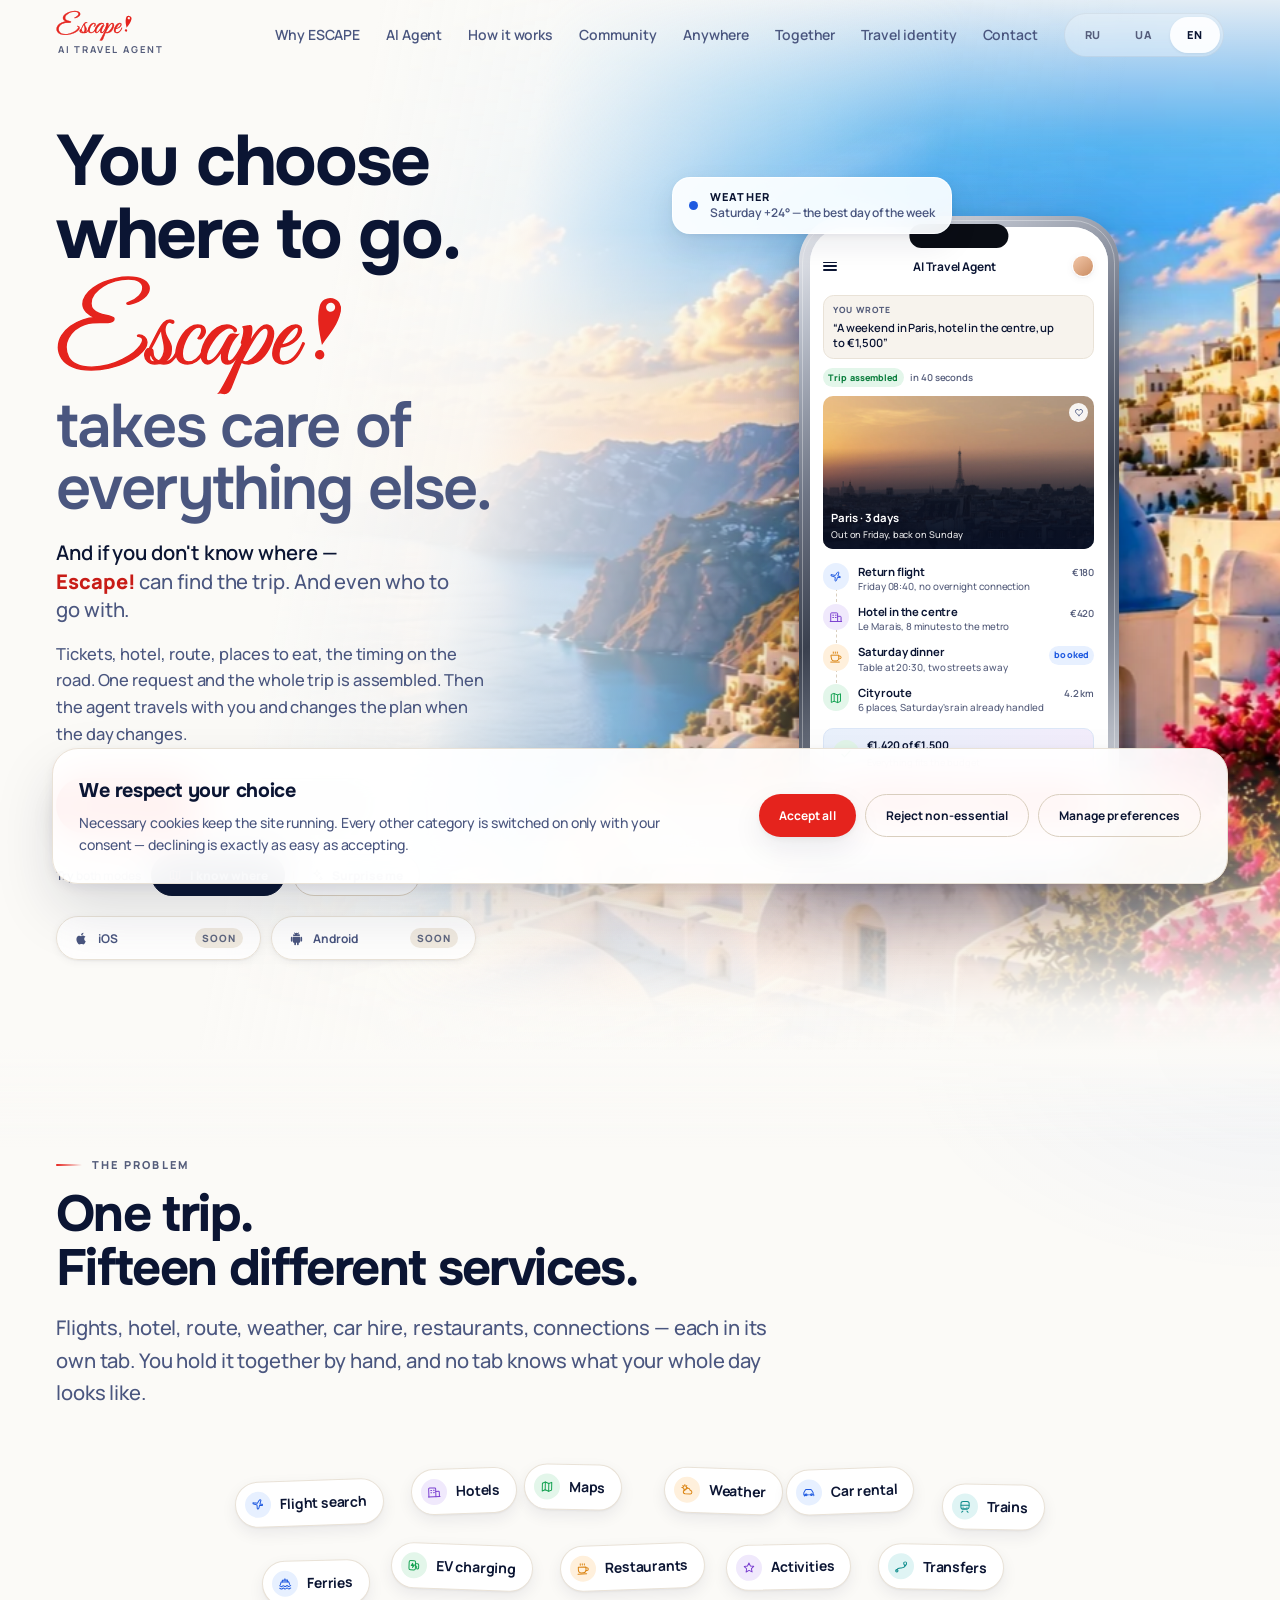
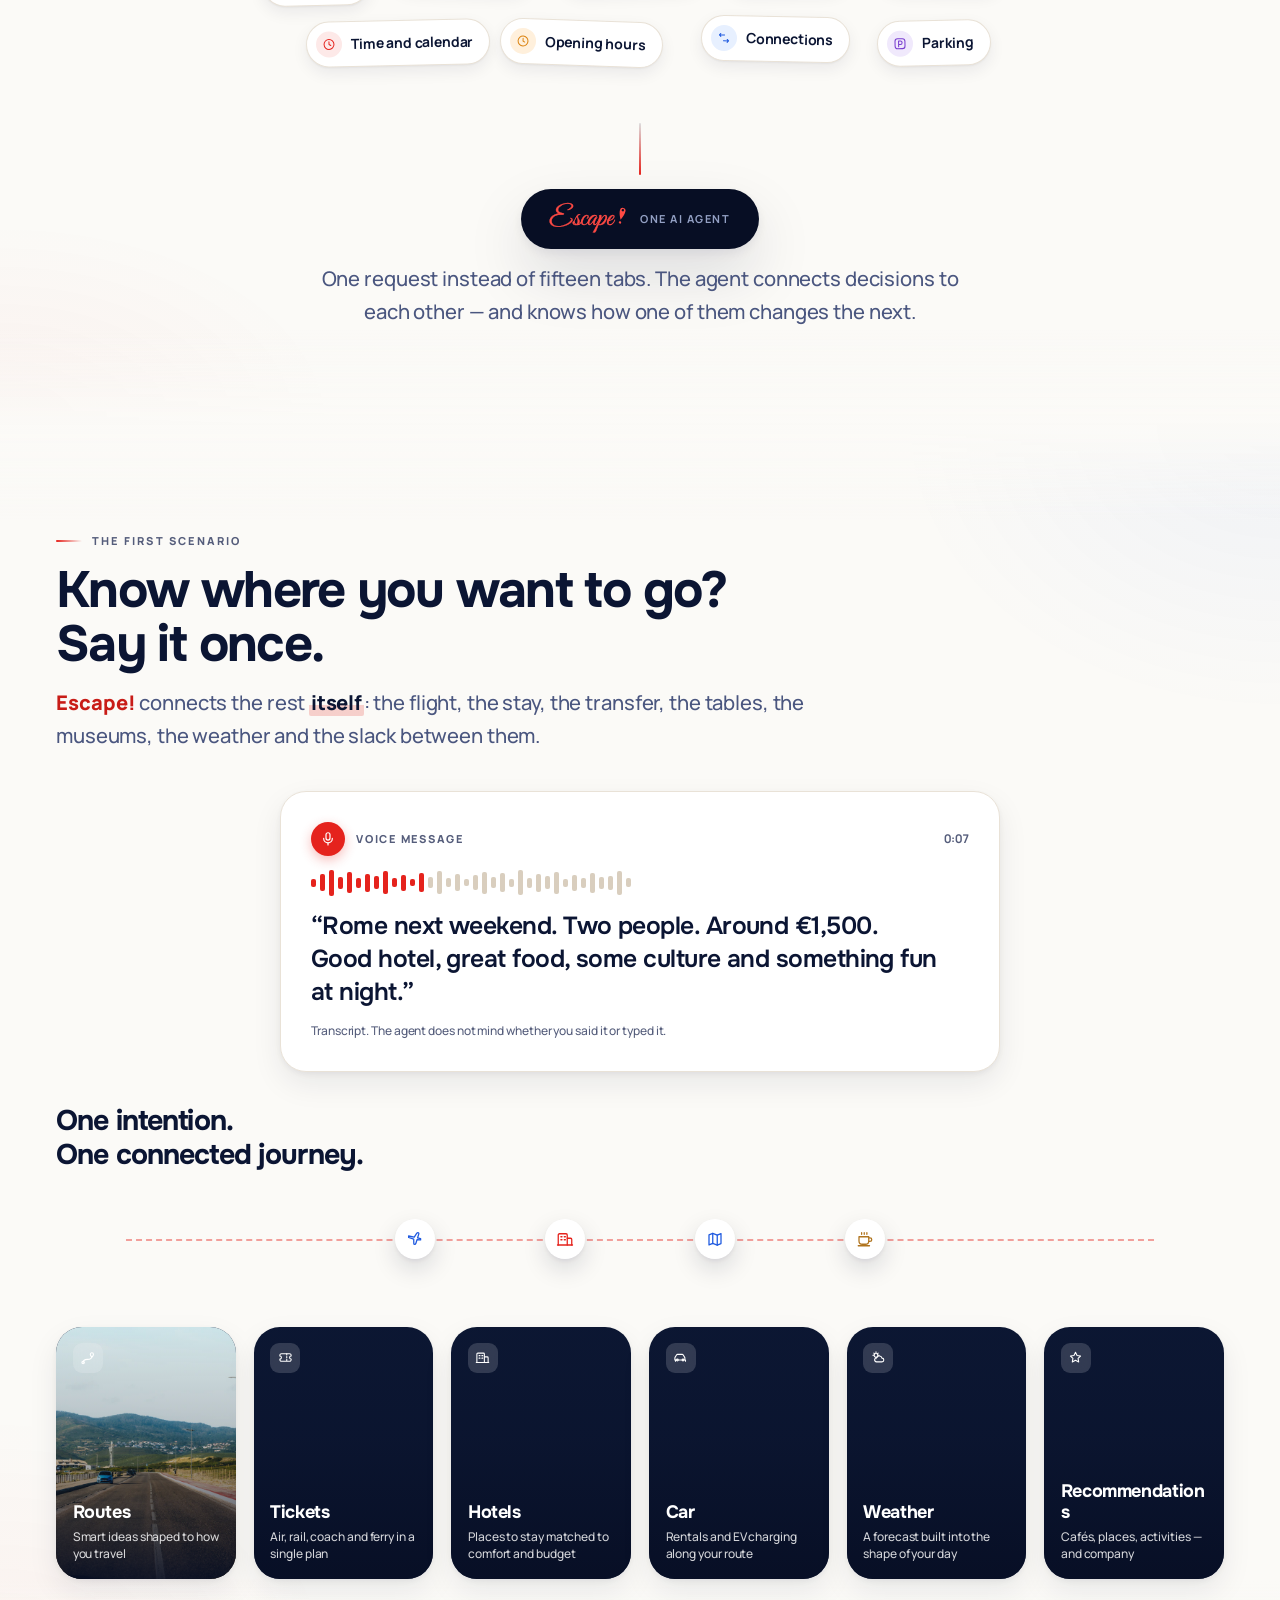
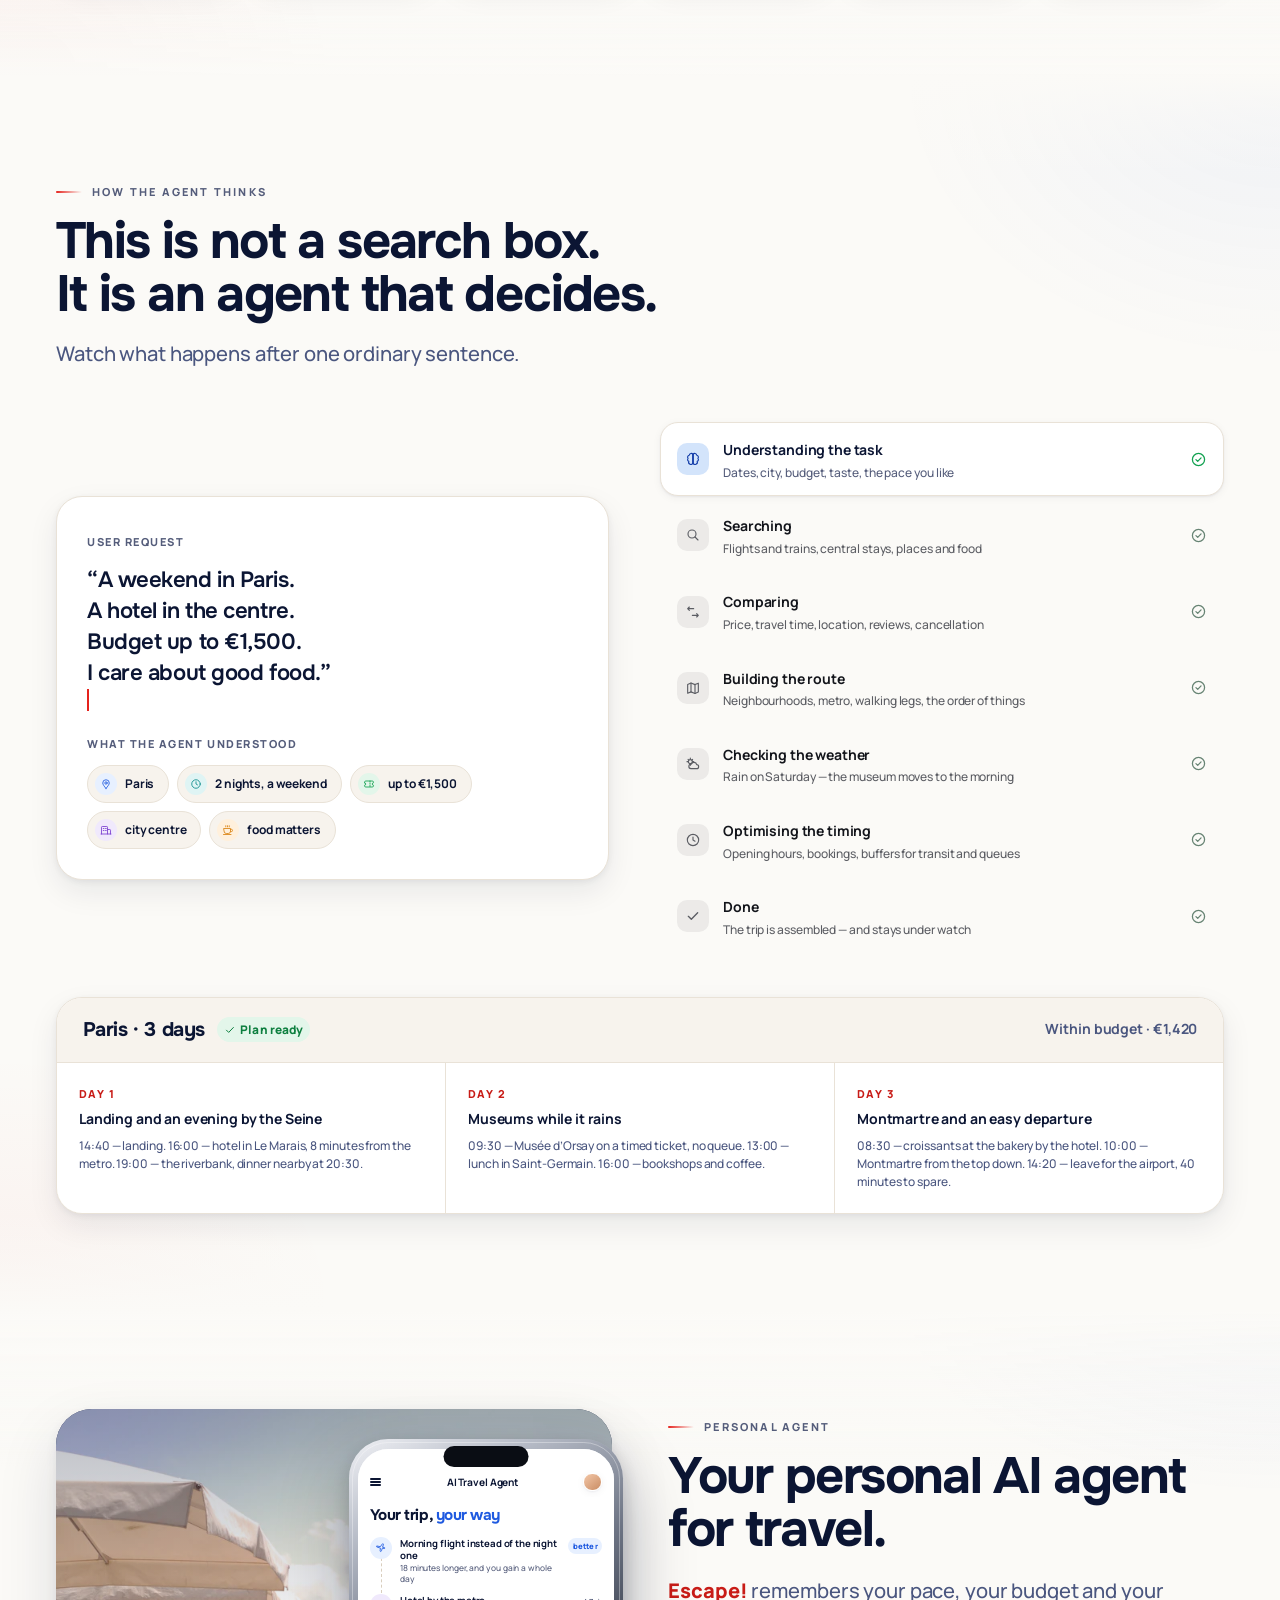
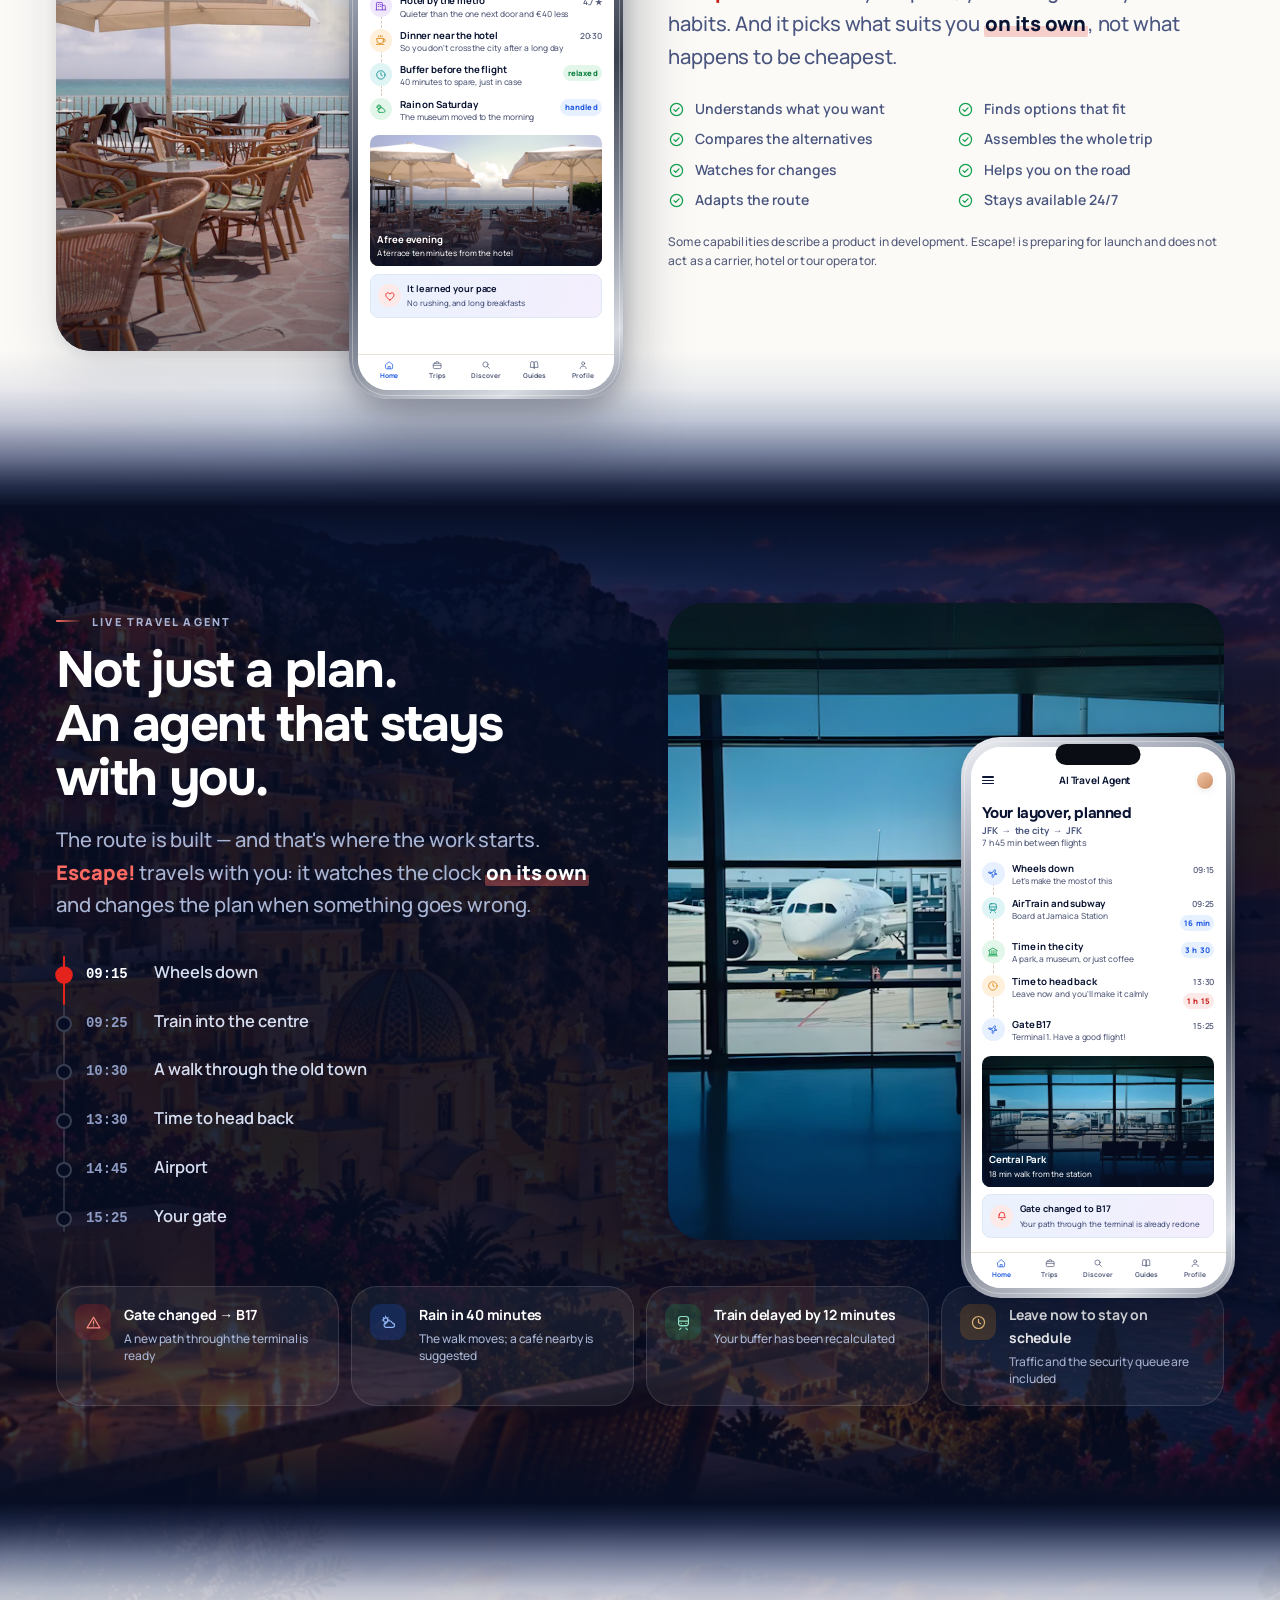
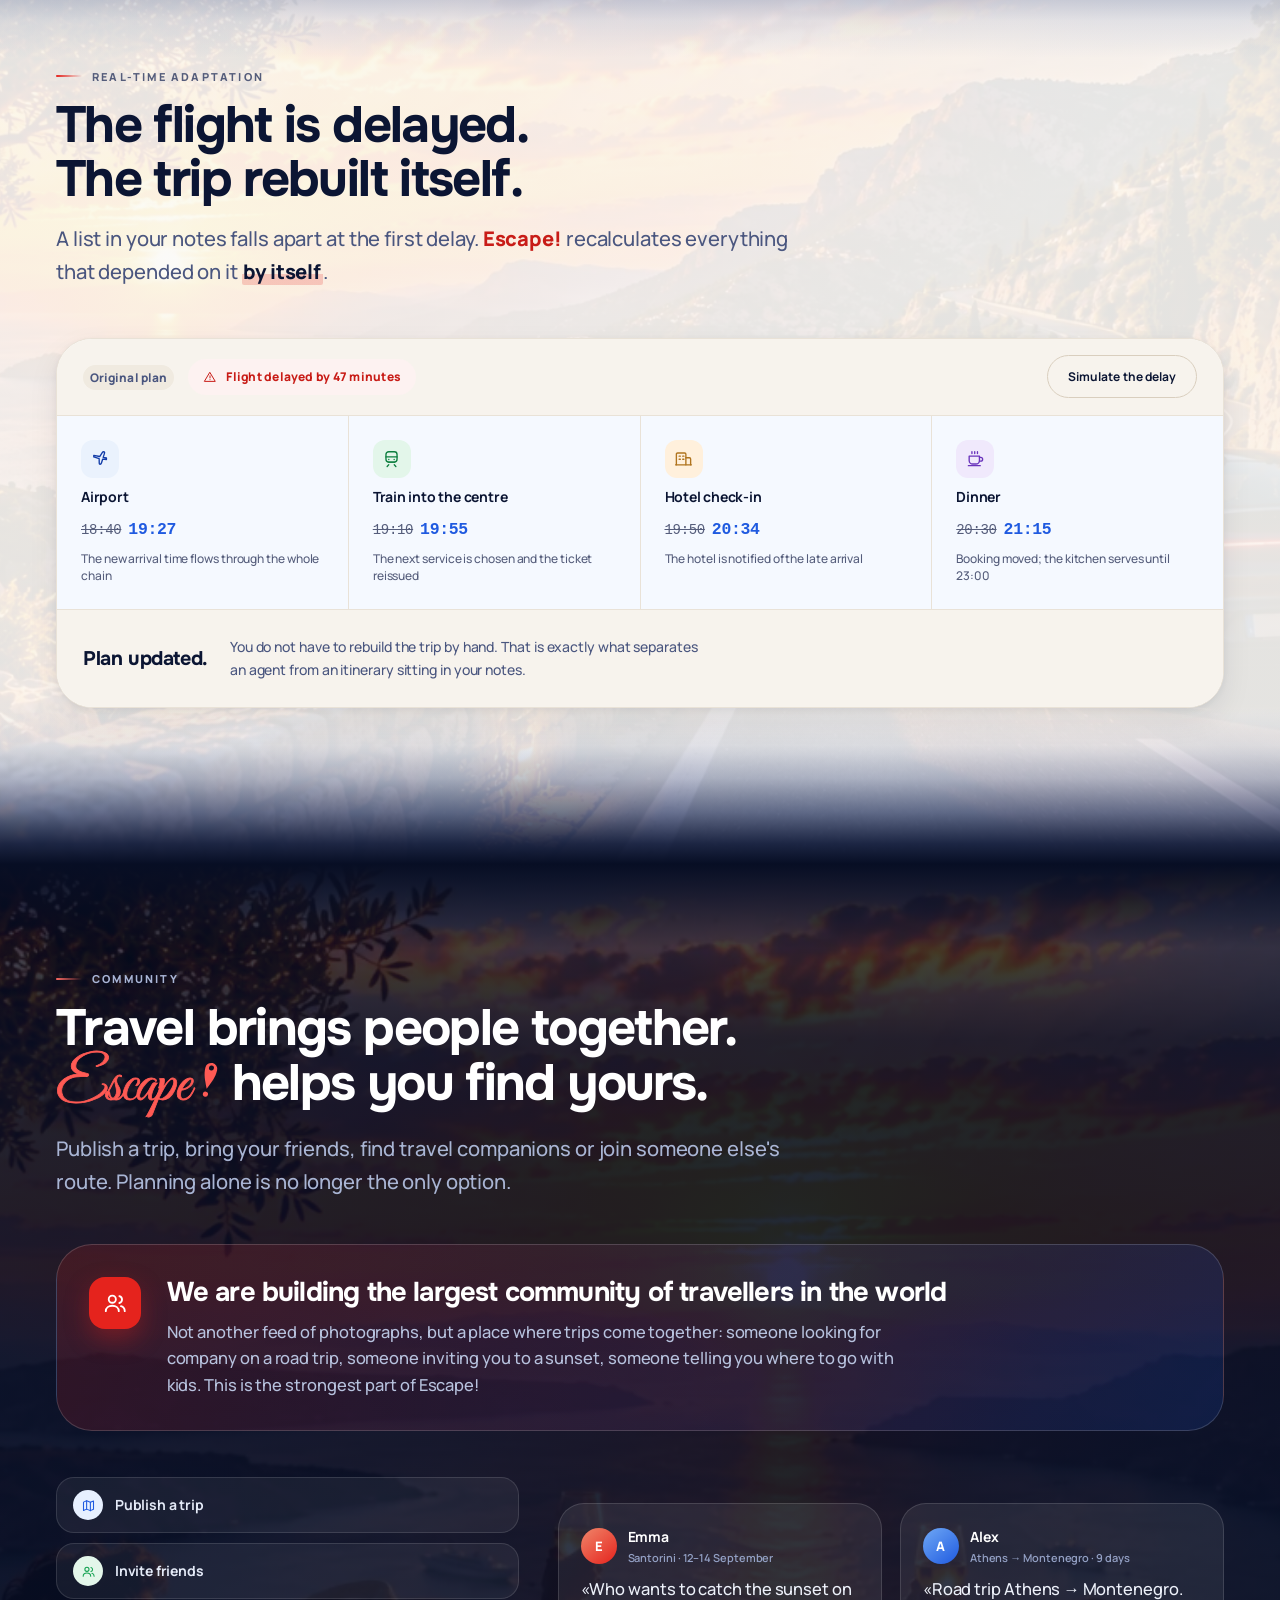
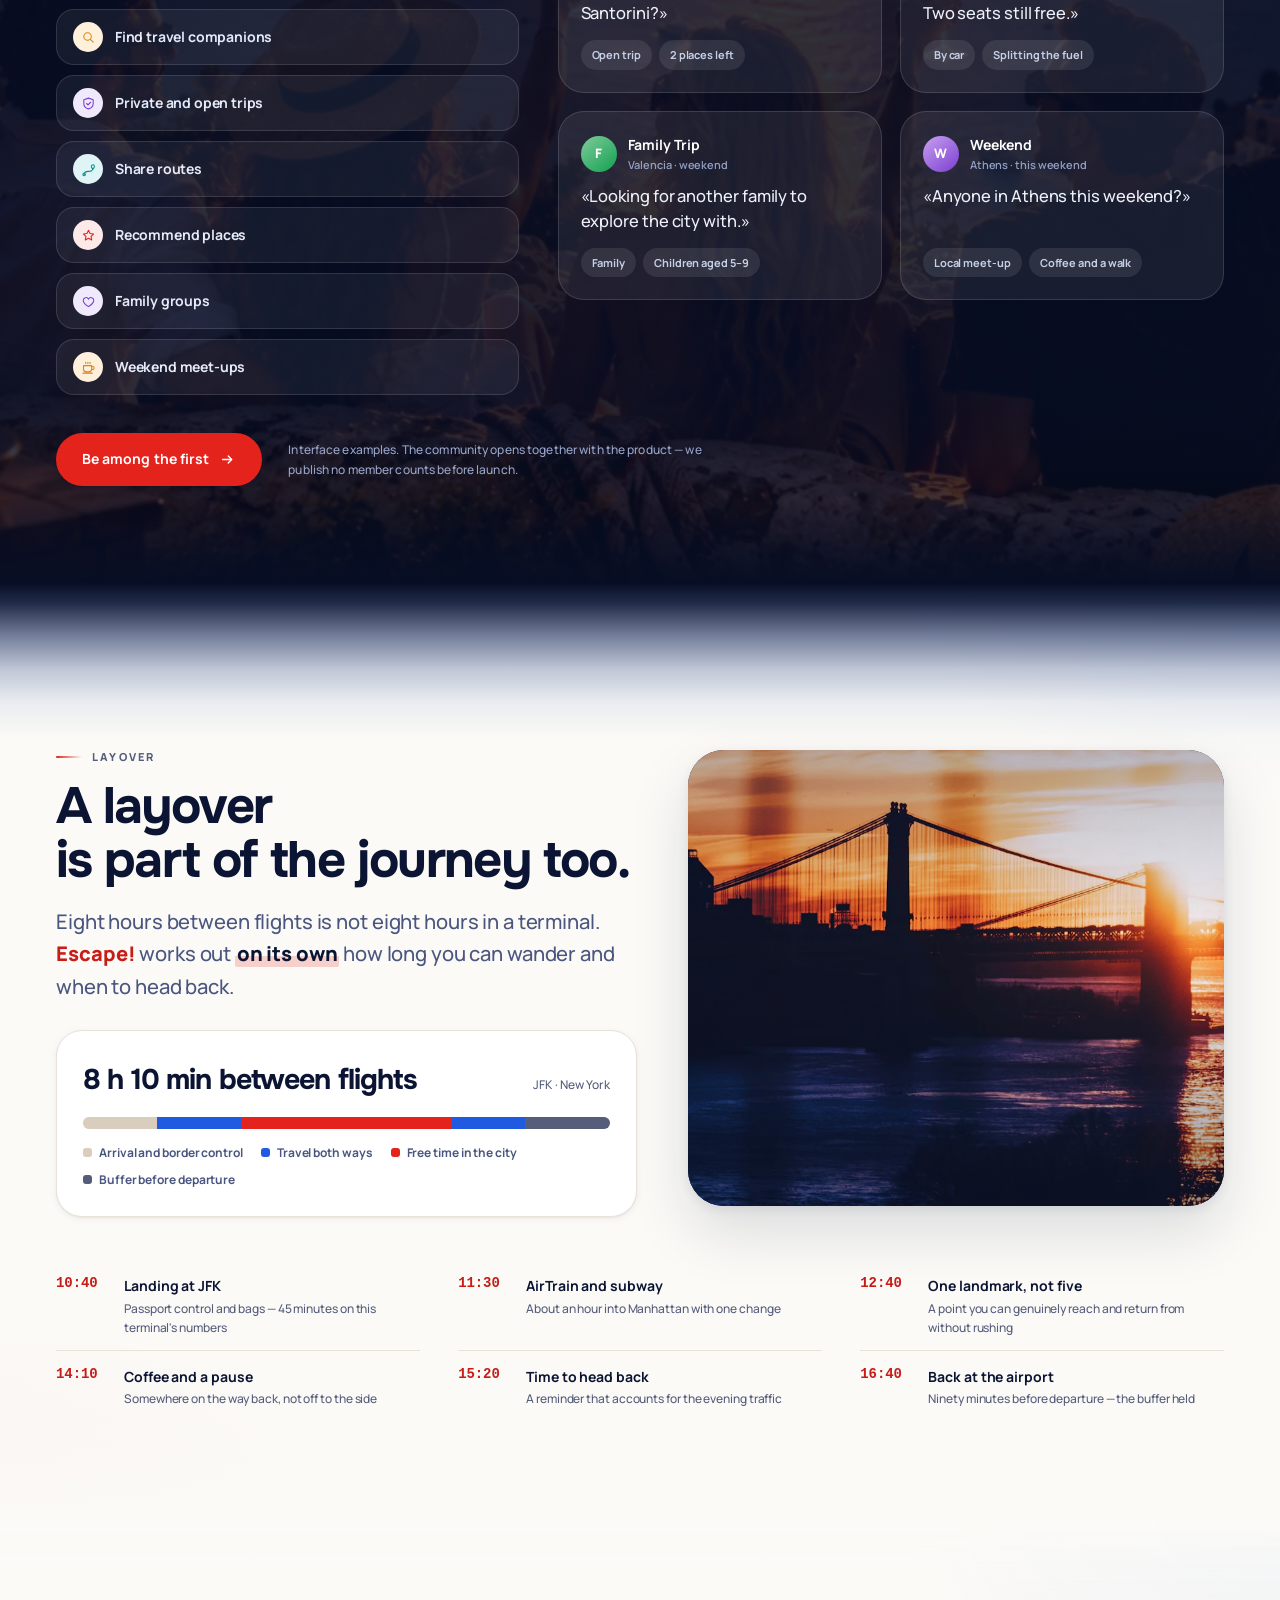
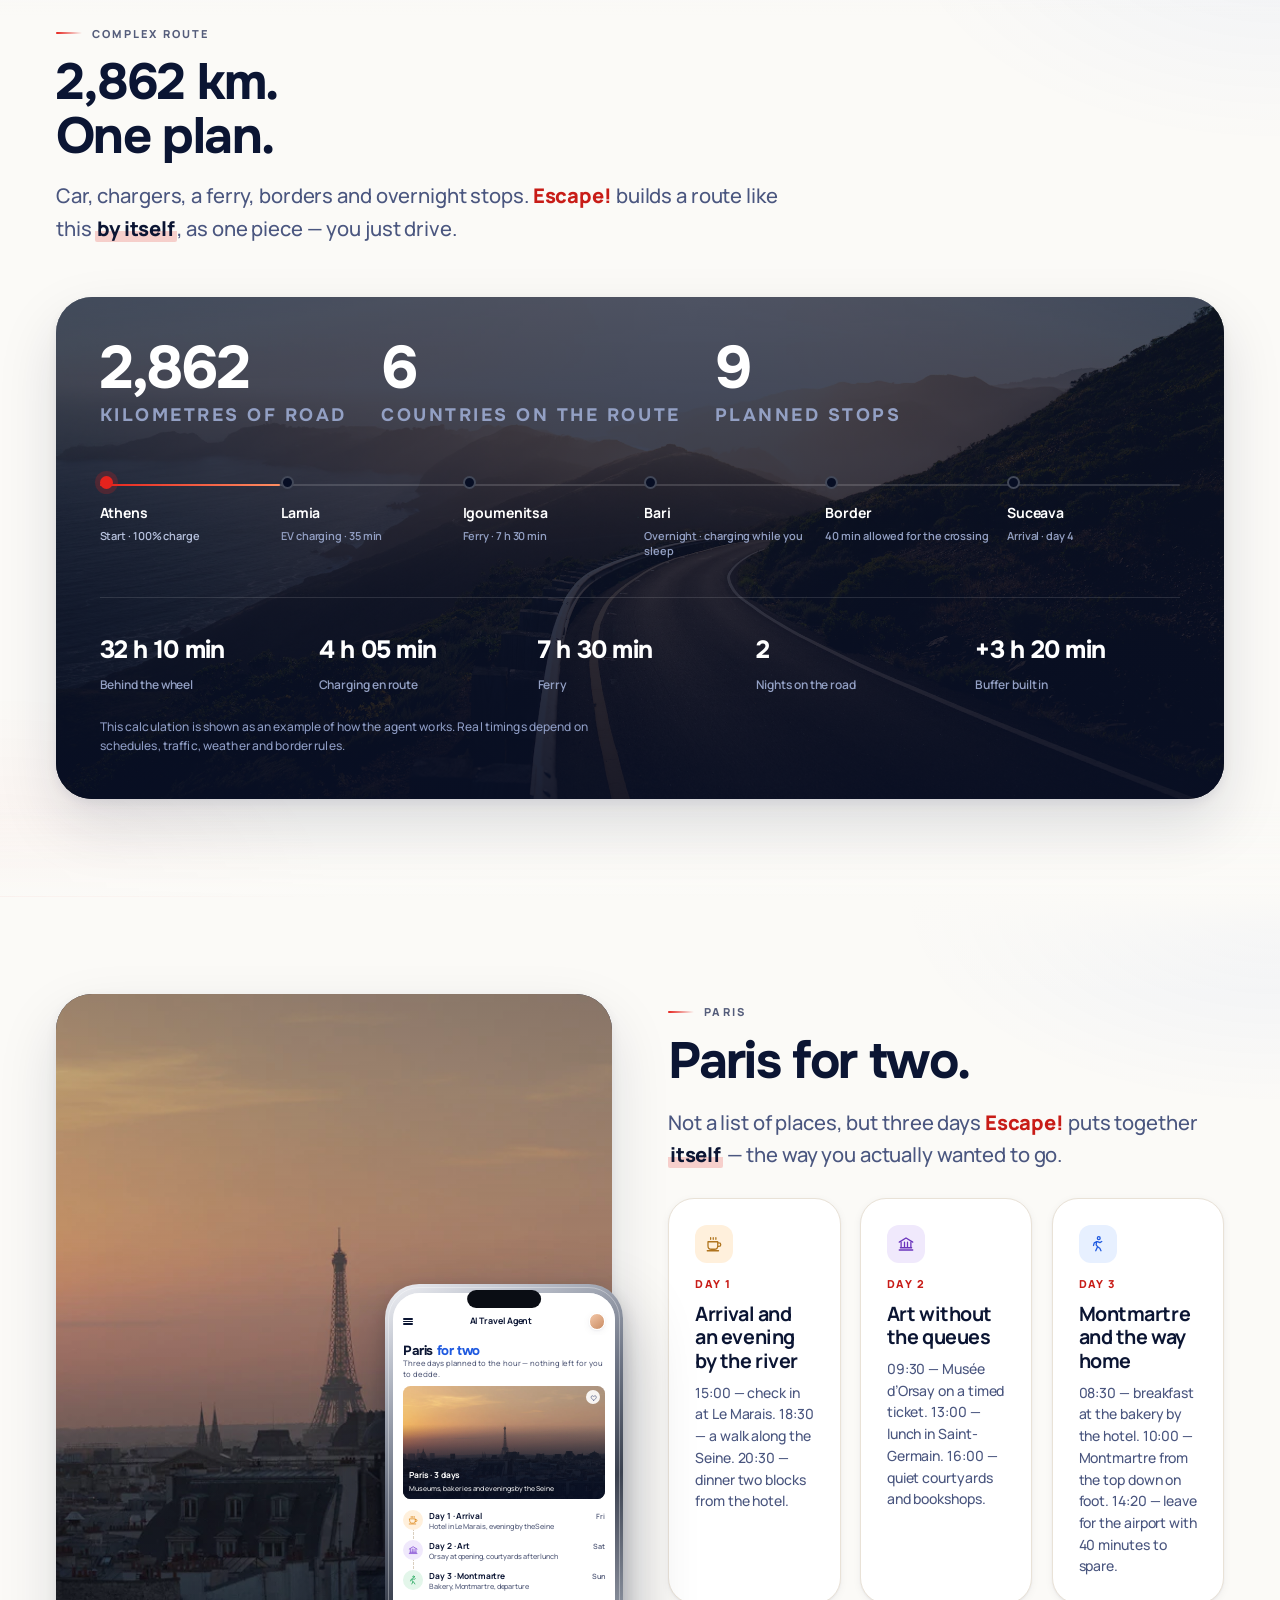
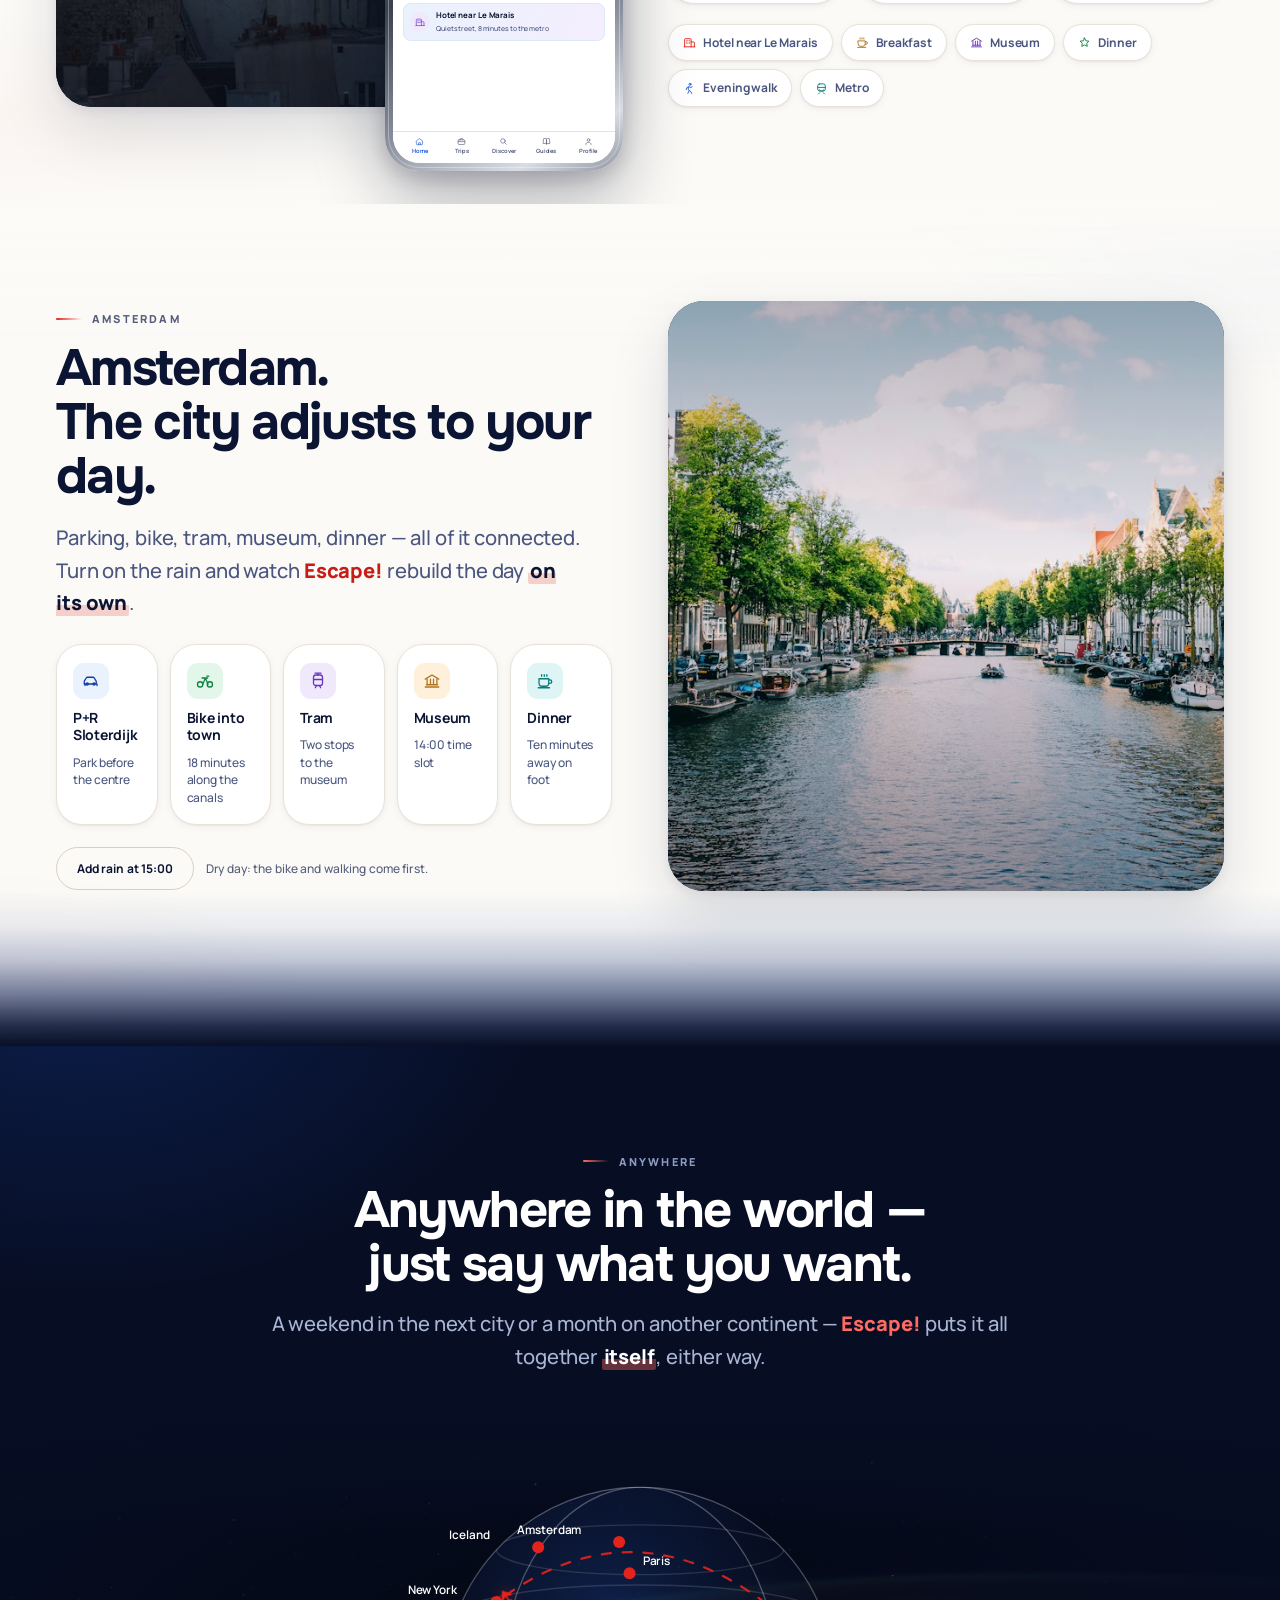
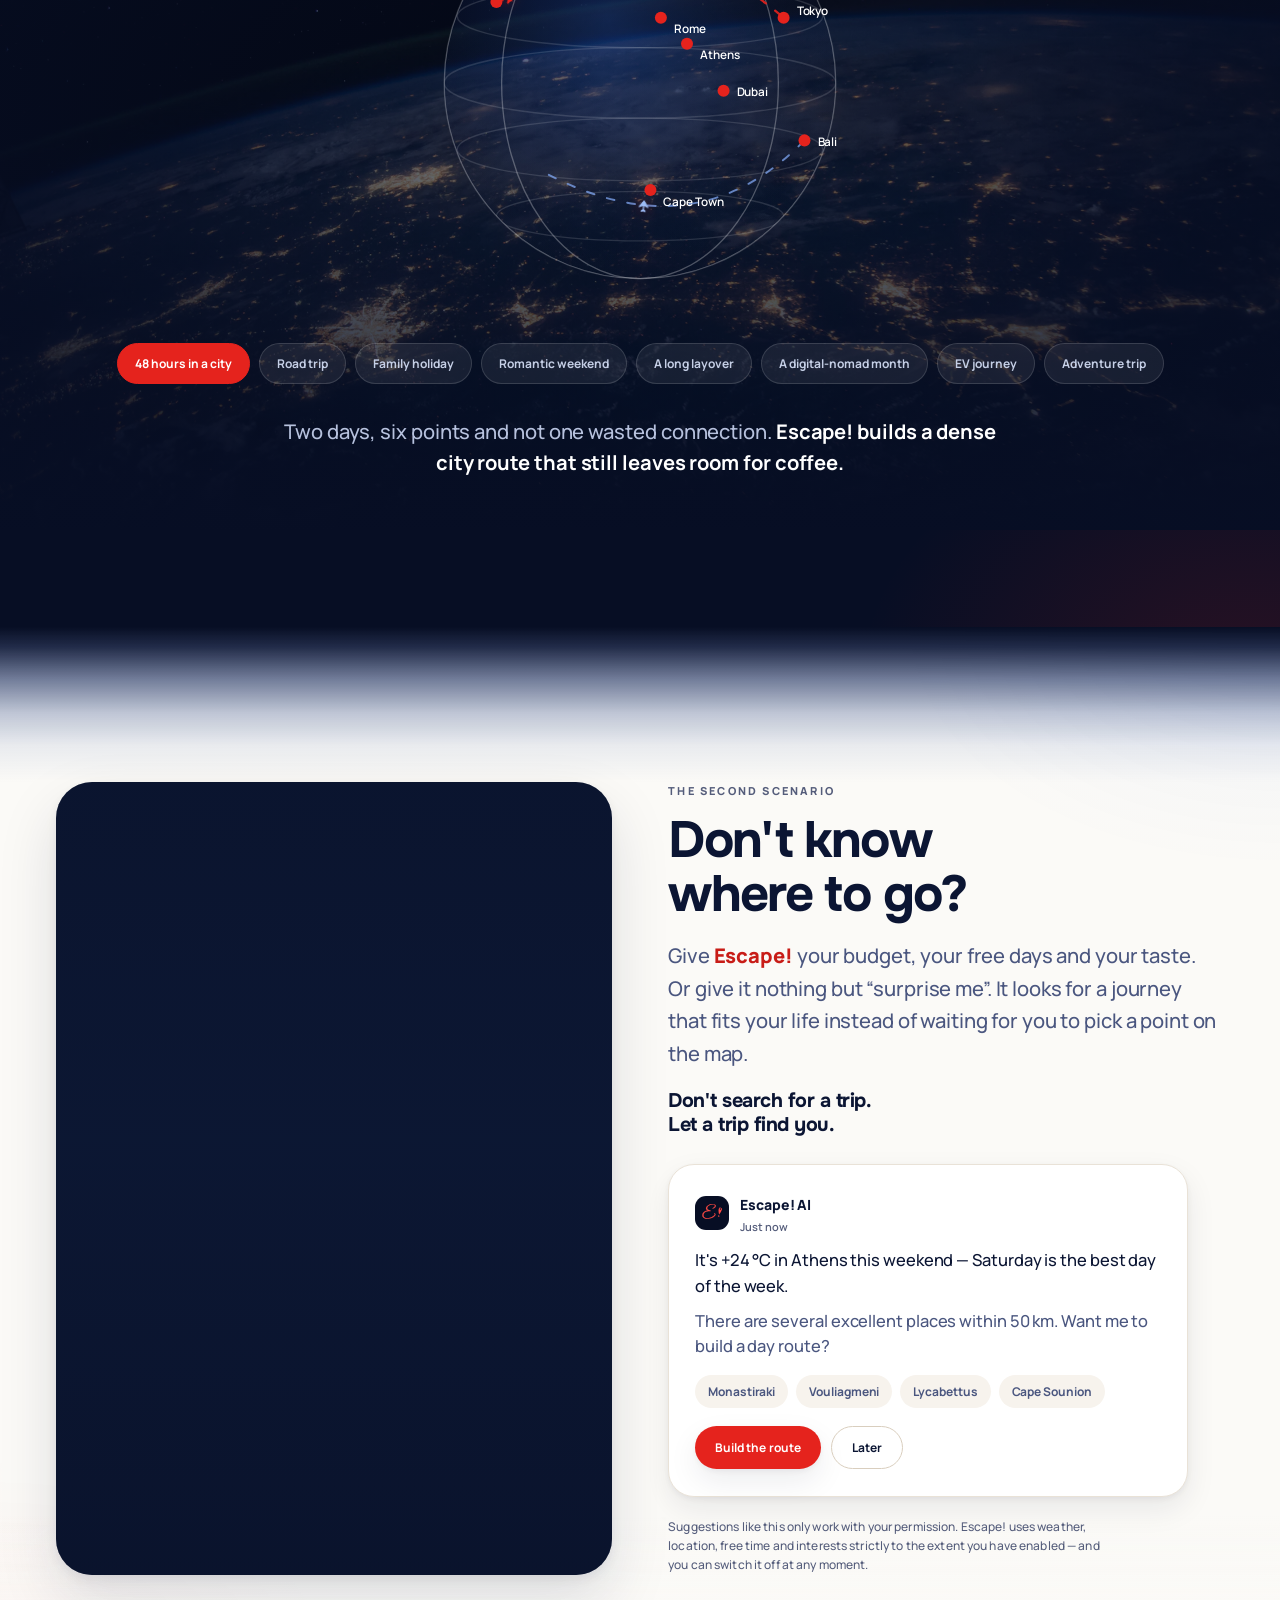
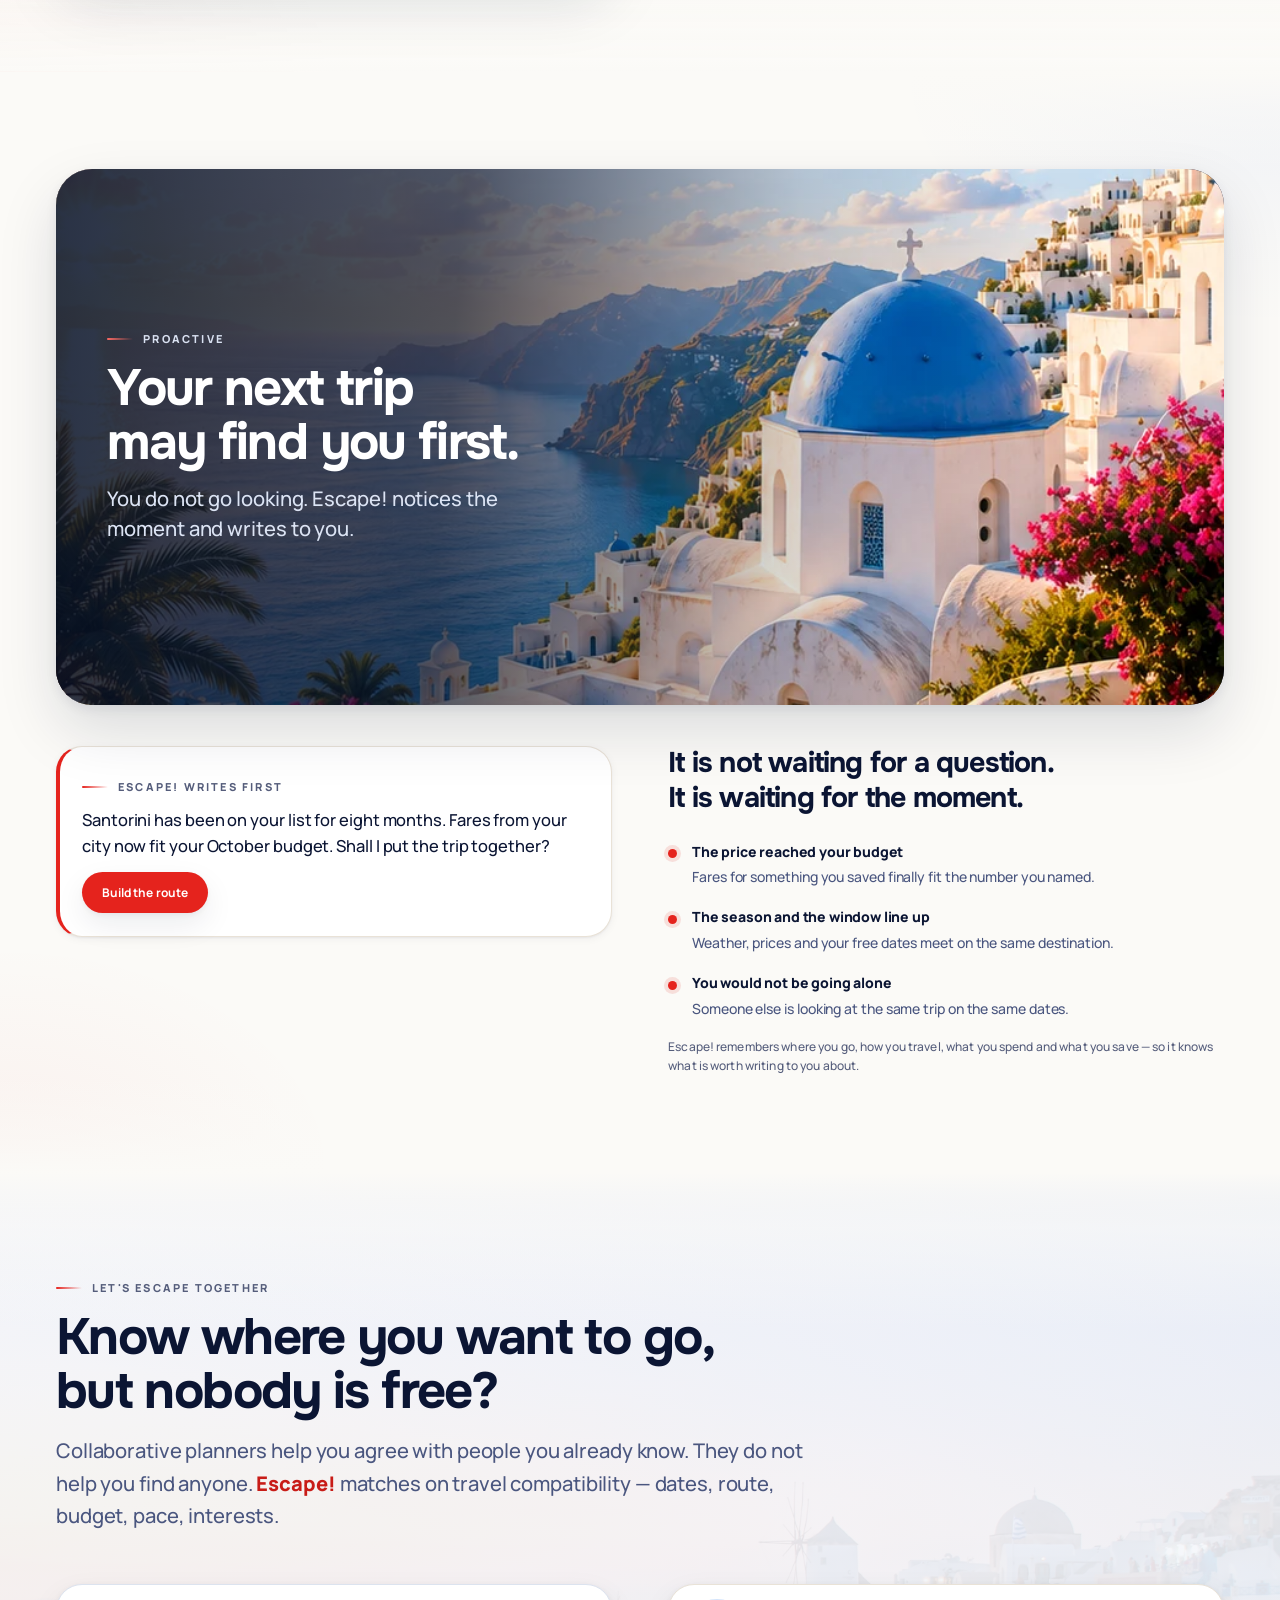
==== commit d43722c8: "The verb the hero was missing, and no seam left to see «Вы выбираете, куда.» was a sentence with its" ====
--- a/index.html
+++ b/index.html
@@ -37,7 +37,7 @@
 <link rel="preload" as="font" type="font/woff2" href="/assets/fonts/greatvibes-latin-400.woff2" crossorigin>
 <link rel="preload" as="font" type="font/woff2" href="/assets/fonts/onest-latin-700.woff2" crossorigin>
 <link rel="stylesheet" href="/assets/fonts.css?v=f9acb6e106">
-<link rel="stylesheet" href="/assets/styles.css?v=bc7d1e9721">
+<link rel="stylesheet" href="/assets/styles.css?v=7de1805a3e">
 
 <script type="application/ld+json">
 {"@context":"https://schema.org","@type":"SoftwareApplication","name":"Escape! AI Travel Agent","applicationCategory":"TravelApplication","operatingSystem":"iOS, Android","url":"https://www.escapetravel.site/","description":"Personal AI travel agent that plans, organises and accompanies a whole journey — routes, tickets, hotels, cars, EV charging, transfers, weather and recommendations in one agent.","inLanguage":["ru","uk","en"],"author":{"@type":"Person","name":"Dmytro Sukhyna"},"publisher":{"@type":"Organization","name":"Escape!","url":"https://www.escapetravel.site/","email":"escape.travel.ai@gmail.com"}}
@@ -158,11 +158,11 @@
   <div class="wrap">
     <div class="hero__copy">
       <h1>
-        <span data-i18n="heroL1">Вы выбираете, куда.</span>
+        <span data-i18n="heroL1">Вы выбираете, куда отправиться.</span>
         <span class="hero__brandline"><span class="brandmark"><span class="word">Escape</span><svg class="pin" aria-hidden="true"><use href="#brand-pin"/></svg></span></span>
-        <span class="l2" data-i18n="heroL2">берёт на себя остальное.</span>
+        <span class="l2" data-i18n="heroL2">берёт на себя всё остальное.</span>
       </h1>
-      <p class="hero__sub" data-i18n-html="heroSub">А если не знаете куда —<em>Escape! найдёт поездку. И даже тех, с кем поехать.</em><em>Escape! найдёт поездку. И даже тех, с кем поехать.</em></p>
+      <p class="hero__sub" data-i18n-html="heroSub">А если не знаете куда —<em>Escape! найдёт поездку. И даже тех, с кем поехать.</em></p>
       <p class="hero__text" data-i18n="heroText">Билеты, отель, маршрут, кафе, время в дороге. Одна просьба — и вся поездка собрана. Дальше агент едет с вами и меняет план, когда меняется день.</p>
 
       <div class="hero__actions">
@@ -285,8 +285,8 @@
   <div class="wrap">
     <div class="head rv">
       <span class="eyebrow" data-i18n="probEyebrow">Проблема</span>
-      <h2 data-i18n-html="probTitle">Путешествия огромны.<br>Планирование всё ещё раздроблено.</h2>
-      <p class="lead" data-i18n="probLead">Одна поездка — это десяток вкладок и несколько приложений. И ни одно из них не знает, как выглядит ваш день целиком.</p>
+      <h2 data-i18n-html="probTitle">Одна поездка.<br>Пятнадцать разных сервисов.</h2>
+      <p class="lead" data-i18n="probLead">Билеты, отель, маршрут, погода, аренда, рестораны, пересадки — каждое в своей вкладке. Вы сводите их вручную, и ни одна не знает, как выглядит ваш день целиком.</p>
     </div>
 
     <div class="frag rv" id="frag">
@@ -314,7 +314,7 @@
           <span class="brandmark brandmark--light"><span class="word">Escape</span><svg class="pin" aria-hidden="true"><use href="#brand-pin"/></svg></span>
           <small data-i18n="fragNode">Один AI-агент</small>
         </span>
-        <p class="lead" style="max-width:46ch" data-i18n="fragNote">Один запрос вместо пятнадцати вкладок. Агент связывает решения между собой — и учитывает, как одно меняет другое.</p>
+        <p class="lead frag__note" data-i18n="fragNote">Один запрос вместо пятнадцати вкладок. Агент связывает решения между собой — и учитывает, как одно меняет другое.</p>
       </div>
     </div>
   </div>
@@ -1657,7 +1657,7 @@
 
 <div class="toast" id="toast" role="status" aria-live="polite"></div>
 
-<script src="/assets/i18n.js?v=653ac0ac8d"></script>
+<script src="/assets/i18n.js?v=b278fd70e4"></script>
 <script src="/assets/app.js?v=0a7f744ce6" defer></script>
 </body>
 </html>
--- a/assets/styles.css
+++ b/assets/styles.css
@@ -134,6 +134,9 @@
 .section--dark .src{color:#7682A7}
 /* the same grey over a photograph falls to 3.5:1 — it gets its own value there */
 .section--dark.section--photo .src{color:#98A5C8}
+/* the veil now opens a little sooner at the top edge, so the eyebrow that sits
+   in that band needs the same treatment the small print already had */
+.section--dark.section--photo .eyebrow{color:#A9B5D6}
 
 .head{max-width:var(--maxw-narrow)}
 /* the globe sits on an axis; its heading belongs on the same one */
@@ -238,14 +241,20 @@
 .nav a:hover::after,.nav a.is-active::after{transform:scaleX(1)}
 .nav a.is-active{color:var(--ink)}
 
-.langs{display:flex;align-items:center;gap:1px;flex:none;padding:3px;border-radius:var(--r-pill);background:var(--surface-2)}
+/* It sat in a solid beige pill and pulled the eye before the navigation did.
+   It is glass now: barely there until you look for it. */
+.langs{
+  display:flex;align-items:center;gap:1px;flex:none;padding:3px;border-radius:var(--r-pill);
+  background:rgba(255,255,255,.3);border:1px solid rgba(20,26,44,.06);
+  backdrop-filter:blur(9px);-webkit-backdrop-filter:blur(9px);
+}
 .langs button{
   padding:6px 11px;border-radius:var(--r-pill);min-width:50px;min-height:36px;
   font-size:11px;font-weight:800;letter-spacing:.06em;color:var(--ink-3);
   transition:background .25s var(--ease),color .25s var(--ease);
 }
 .langs button:hover{color:var(--ink)}
-.langs button[aria-pressed="true"]{background:var(--white);color:var(--ink);box-shadow:var(--sh-1)}
+.langs button[aria-pressed="true"]{background:rgba(255,255,255,.9);color:var(--ink);box-shadow:0 1px 3px rgba(16,24,40,.07)}
 
 .burger{display:none;width:42px;height:42px;border-radius:var(--r-sm);align-items:center;justify-content:center;flex:none}
 .burger span{display:block;width:19px;height:1.8px;background:var(--ink);border-radius:2px;position:relative;transition:.3s var(--ease)}
@@ -513,7 +522,7 @@
   background:
     linear-gradient(100deg,#FBFAF7 0%,#FBFAF7 26%,rgba(251,250,247,.94) 38%,rgba(251,250,247,.55) 50%,rgba(251,250,247,.06) 66%,rgba(251,250,247,0) 78%),
     linear-gradient(180deg,rgba(251,250,247,.9) 0%,rgba(251,250,247,0) 22%),
-    linear-gradient(0deg,rgba(251,250,247,.96) 0%,rgba(251,250,247,0) 26%);
+    linear-gradient(0deg,rgba(251,250,247,1) 0%,rgba(251,250,247,.97) 4%,rgba(251,250,247,0) 28%);
 }
 .hero .wrap{display:grid;grid-template-columns:minmax(0,1.06fr) minmax(0,.94fr);gap:clamp(20px,3vw,48px);align-items:center;min-height:min(78vh,700px)}
 .hero__copy{position:relative;z-index:2;max-width:640px}
@@ -989,7 +998,7 @@
 .cta{position:relative;isolation:isolate;overflow:clip;color:#fff;text-align:center}
 .cta__media{position:absolute;inset:0;z-index:-2}
 .cta__media img{width:100%;height:100%;object-fit:cover}
-.cta__media::after{content:"";position:absolute;inset:0;background:linear-gradient(180deg,rgba(7,14,36,.88),rgba(7,14,36,.82) 45%,rgba(7,14,36,.93))}
+.cta__media::after{content:"";position:absolute;inset:0;background:linear-gradient(180deg,rgba(7,14,36,1) 0,rgba(7,14,36,.88) 150px,rgba(7,14,36,.82) 45%,rgba(7,14,36,.93))}
 .cta .wrap{padding-block:clamp(80px,10vw,168px)}
 .cta h2{font-size:var(--t-h2);text-wrap:balance;max-width:22ch;margin-inline:auto}
 .cta__brand{display:flex;justify-content:center;align-items:baseline;font-size:clamp(2.1rem,1.1rem + 3.2vw,3.9rem);margin-block:.22em .04em}
@@ -1284,7 +1293,7 @@
 /* CTA over photography — force light button treatment */
 .cta .btn--ghost{--btn-fg:#fff;border-color:rgba(255,255,255,.42);background:rgba(255,255,255,.07)}
 .cta .btn--ghost:hover{border-color:#fff;background:rgba(255,255,255,.14)}
-.cta__media::after{background:linear-gradient(180deg,rgba(7,14,36,.88),rgba(7,14,36,.82) 45%,rgba(7,14,36,.93))}
+.cta__media::after{background:linear-gradient(180deg,rgba(7,14,36,1) 0,rgba(7,14,36,.88) 150px,rgba(7,14,36,.82) 45%,rgba(7,14,36,.93))}
 
 /* ---- request bubble + ready row inside the hero phone ---- */
 .ui__ask{
@@ -1307,15 +1316,40 @@
 
 /* --- photographic section backdrop (used to break up the white) ---------- */
 .section--photo{position:relative;isolation:isolate;overflow:clip}
-/* the seam between a photograph and the ground next to it, dissolved */
+/* Every seam on this page is a ramp rather than a line, and the ramp is
+   exactly as tall as the section's own padding — so it has faded to nothing
+   before the first word of copy sits on it. A light section keeps the cream
+   ground it already has; one that meets a dark screen starts (or ends) in
+   navy instead and lifts out of it. */
+.section{
+  --edge:var(--sp-section);
+  --fade-top:linear-gradient(180deg,rgba(251,250,247,1) 0%,rgba(251,250,247,.55) 38%,rgba(251,250,247,0) 100%);
+  --fade-bot:linear-gradient(0deg, rgba(251,250,247,1) 0%,rgba(251,250,247,.55) 38%,rgba(251,250,247,0) 100%);
+}
+/* Navy fading straight to cream passes through grey and looks like smoke.
+   It goes out through dusk blue instead, and the section it lands in opens
+   its padding to give the ramp somewhere to happen. */
+.section--dark + .section:not(.section--dark){
+  --edge:calc(var(--sp-section) * 1.6);
+  padding-top:calc(var(--sp-section) * 1.6);
+  --fade-top:linear-gradient(180deg,
+    rgba(7,14,36,1) 0%,rgba(10,21,54,.9) 13%,rgba(19,38,88,.6) 33%,
+    rgba(33,60,124,.28) 55%,rgba(52,86,158,.09) 76%,rgba(70,108,180,0) 100%);
+}
+.section:not(.section--dark):has(+ .section--dark),
+.section:not(.section--dark):has(+ .cta){
+  --edge:calc(var(--sp-section) * 1.6);
+  padding-bottom:calc(var(--sp-section) * 1.6);
+  --fade-bot:linear-gradient(0deg,
+    rgba(7,14,36,1) 0%,rgba(10,21,54,.9) 13%,rgba(19,38,88,.6) 33%,
+    rgba(33,60,124,.28) 55%,rgba(52,86,158,.09) 76%,rgba(70,108,180,0) 100%);
+}
+.section--photo:not(.section--dark)::before,
 .section--photo:not(.section--dark)::after{
-  content:"";position:absolute;left:0;right:0;bottom:0;height:120px;z-index:-1;pointer-events:none;
-  background:linear-gradient(180deg,rgba(251,250,247,0),var(--white-warm));
-}
-.section--photo:not(.section--dark)::before{
-  content:"";position:absolute;left:0;right:0;top:0;height:110px;z-index:-1;pointer-events:none;
-  background:linear-gradient(0deg,rgba(251,250,247,0),var(--white-warm));
-}
+  content:"";position:absolute;left:0;right:0;height:var(--edge);z-index:-1;pointer-events:none;
+}
+.section--photo:not(.section--dark)::before{top:0;background:var(--fade-top)}
+.section--photo:not(.section--dark)::after{bottom:0;background:var(--fade-bot)}
 .section__bg{position:absolute;inset:0;z-index:-2}
 /* The photography is the point. It was washed to 93% white and might as well
    not have been there; it now carries colour, and the veil only opens where
@@ -1339,13 +1373,17 @@
 .section--photo.section--dark .section__bg img{opacity:.66}
 .section--photo.section--dark .section__bg::after{
   background:linear-gradient(180deg,
-    rgba(7,14,36,.58) 0,
-    rgba(7,14,36,.83) 96px,
-    rgba(7,14,36,.84) calc(100% - 110px),
-    rgba(7,14,36,.6) 100%);
+    rgba(7,14,36,1) 0,
+    rgba(7,14,36,.62) 84px,
+    rgba(7,14,36,.83) 176px,
+    rgba(7,14,36,.84) calc(100% - 190px),
+    rgba(7,14,36,.63) calc(100% - 84px),
+    rgba(7,14,36,1) 100%);
 }
 
 /* --- fragmented services: readable chips, not grey on white -------------- */
+/* the one line that closes the block sits on the same axis as the node above it */
+.frag__note{max-width:52ch;margin-inline:auto;text-align:center}
 .frag__cloud span{
   display:inline-flex;align-items:center;gap:9px;
   padding:9px 16px 9px 9px;border-radius:var(--r-pill);
@@ -1879,3 +1917,10 @@
     radial-gradient(44% 34% at 100% 0%, rgba(31,90,224,.055), transparent 68%),
     radial-gradient(38% 30% at 0% 100%, rgba(229,35,29,.045), transparent 70%);
 }
+.section:not(.section--dark):not(.section--photo)::after{
+  content:"";position:absolute;inset:0;z-index:-1;pointer-events:none;
+  background:var(--fade-top),var(--fade-bot);
+  background-repeat:no-repeat;
+  background-position:top,bottom;
+  background-size:100% var(--edge),100% var(--edge);
+}
